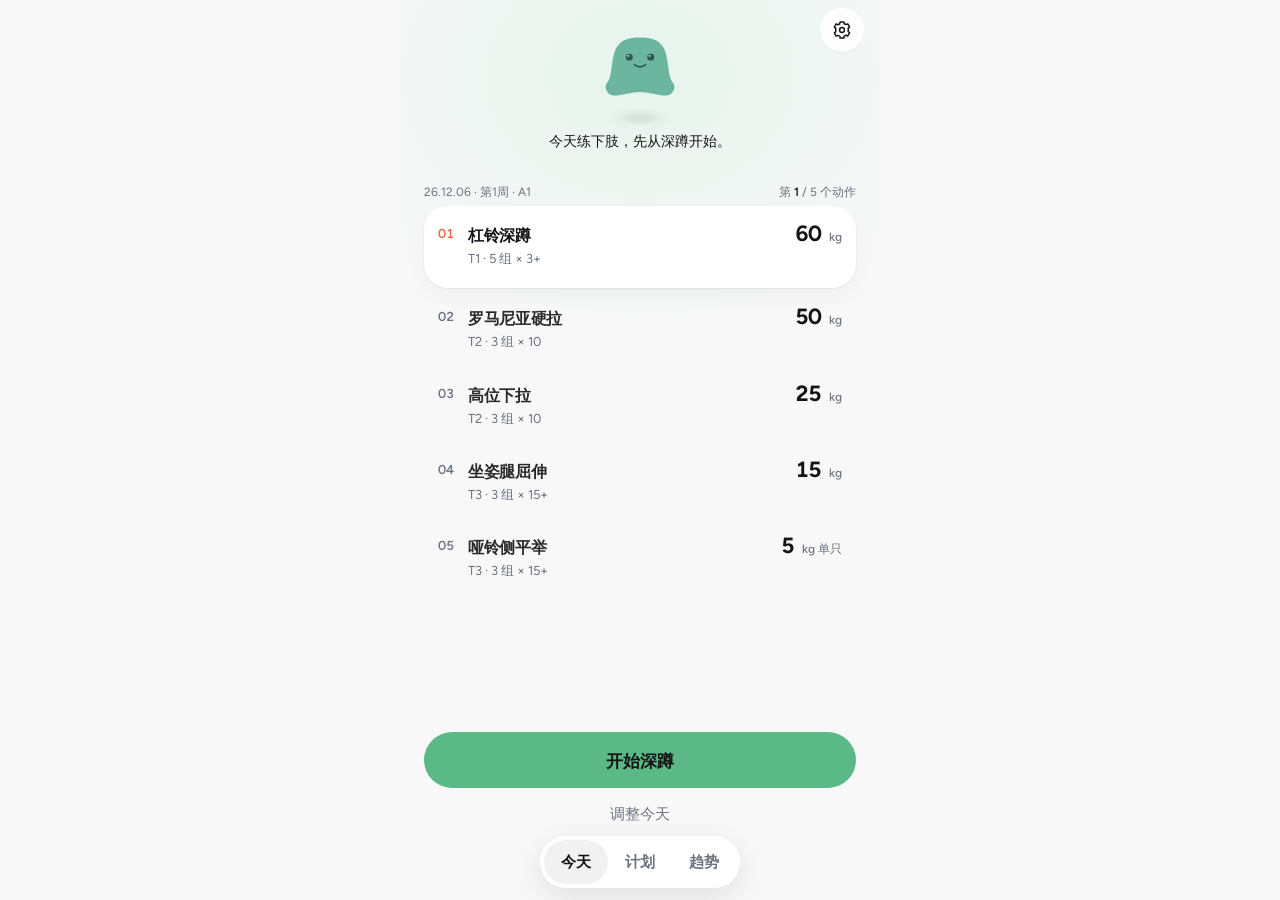
==== index.html @ 4ce6e825 "矮屏把完成按钮固定在底栏上方，滚到底时最后一项留出空隙。 按钮不再盖住列表。点最后一项、调整今天都不会记组。  Co-authored-by: seven-pro-7 <seven-pro-7@use" ====
<!DOCTYPE html>
<html lang="zh-CN"><head><meta charset="utf-8">
<meta name="viewport" content="width=device-width, initial-scale=1, viewport-fit=cover">
<meta name="theme-color" content="#F8F8F8">
<meta name="apple-mobile-web-app-capable" content="yes">
<meta name="mobile-web-app-capable" content="yes">
<meta name="apple-mobile-web-app-status-bar-style" content="default">
<meta name="apple-mobile-web-app-title" content="训练手记">
<link rel="apple-touch-icon" href="icon-180.png">
<link rel="icon" type="image/png" href="icon-180.png">
<link rel="manifest" href="manifest.webmanifest">
<title>训练手记</title>
<style>
* { box-sizing: border-box; -webkit-tap-highlight-color: transparent; }
html, body { margin: 0; height: 100%; background: #F8F8F8; font-family: "Figtree", ui-sans-serif, system-ui, -apple-system, "PingFang SC", "Helvetica Neue", sans-serif; overflow: hidden; }
body { display: block; }
.side { display: none; width: 300px; color: #6E6E73; font-size: 15px; line-height: 1.7; }
.side h1 { color: #1C1C1E; font-size: 28px; margin: 0 0 4px; letter-spacing: -0.5px; }
.side h1 span { color: #0064D4; }
.side b { color: #1C1C1E; font-weight: 600; }
.side ul { padding-left: 18px; margin: 12px 0 18px; }
.side .tag { display: inline-block; background: #fff; border-radius: 6px; padding: 1px 8px; margin: 3px 4px 3px 0; font-size: 13px; color: #3A3A3C; }
.phone { width: 100%; height: 100%; height: 100dvh; border-radius: 0; padding: 0; box-shadow: none; background: none; }
.app { position: relative; width: 100%; height: 100%; border-radius: 0; overflow: hidden; display: flex; flex-direction: column; }
.status, .capsule { display: none; }
.nav { position: relative; height: 44px; flex-shrink: 0; display: flex; align-items: center; justify-content: center; background: rgba(242,242,247,0.92); color: #1C1C1E; font-size: 17px; font-weight: 600; z-index: 5; }
.capsule { position: absolute; right: 8px; top: 7px; width: 87px; height: 31px; border-radius: 16px; border: 0.5px solid rgba(0,0,0,.12); display: flex; align-items: center; justify-content: space-around; color: #1C1C1E; font-size: 15px; background: rgba(255,255,255,.7); }
.capsule i { width: 0.5px; height: 18px; background: rgba(0,0,0,.15); }
#body { flex: 1; overflow-y: auto; overflow-x: hidden; scrollbar-width: none; -webkit-overflow-scrolling: touch; background: #F7F7F8; }
#body::-webkit-scrollbar { display: none; }
.tabbar { flex-shrink: 0; display: flex; padding: 6px 0 calc(6px + env(safe-area-inset-bottom)); background: rgba(249,249,249,0.94); border-top: 0.5px solid rgba(0,0,0,0.16); -webkit-backdrop-filter: blur(20px); backdrop-filter: blur(20px); }
.phone .tabbar { padding-bottom: 26px; }
.tb-item { flex: 1; display: flex; flex-direction: column; align-items: center; justify-content: center; font-size: 11px; font-weight: 500; color: #6C6C70; cursor: pointer; user-select: none; }
.tb-item img { width: 26px; height: 26px; margin-bottom: 1px; }
.tb-item .on-i { display: none; }
.tb-item.on { color: #0064D4; }
.tb-item.on .on-i { display: block; } .tb-item.on .off-i { display: none; }
#toast { position: absolute; left: 50%; top: 42%; transform: translate(-50%, -50%) scale(.96); background: rgba(28,28,30,.86); color: #fff; padding: 12px 20px; border-radius: 14px; font-size: 15px; opacity: 0; pointer-events: none; transition: opacity .2s ease, transform .2s ease; z-index: 300; max-width: 78%; text-align: center; -webkit-backdrop-filter: blur(10px); backdrop-filter: blur(10px); }
#toast.show { opacity: 1; transform: translate(-50%, -50%) scale(1); }
.app .mask { position: absolute; }
.app #body .mask { bottom: calc(54px + env(safe-area-inset-bottom)); }
#rest .mask { z-index: 200; bottom: 0; }
.bk-nag { display: flex; align-items: center; gap: 10px; margin: 0 0 12px; padding: 12px 12px 12px 14px; border-radius: 14px; background: rgba(255,159,10,0.10); }
.bk-t { font-size: 15px; font-weight: 600; color: #C77700; }
.bk-s { font-size: 13px; color: var(--label2); margin-top: 2px; line-height: 1.45; }
.bk-go { flex-shrink: 0; font-size: 13px; font-weight: 600; color: #fff; background: #FF9F0A; border-radius: 999px; padding: 6px 14px; }
.bk-x { flex-shrink: 0; font-size: 17px; color: var(--label3, #AEAEB2); padding: 0 4px; line-height: 1; }
.sync-in { text-align: right; min-width: 0; flex: 1; font-size: 15px; }
.sync-l { white-space: nowrap; flex-shrink: 0; margin-right: 12px; }
.sync-err { font-size: 13px; color: var(--red); line-height: 1.45; }
.app .pg-train .ex-act { color: var(--label2); font-weight: 400; }
.app .pg-train .w-edit { color: var(--label2); background: var(--fill); font-weight: 500; }
.app .pg-train .st-btn { color: var(--label); }
.app .pg-train .dot.amrap { box-shadow: inset 0 0 0 1.5px var(--label3); color: var(--label2); background: transparent; width: auto; min-width: 30px; padding: 0 9px; border-radius: 15px; }
.app .pg-train .dot.amrap.on { background: var(--accent); color: #fff; box-shadow: none; }
.app .pg-train .st-val::placeholder { color: var(--label3); }
.app .pg-train .ex-row { display: flex; align-items: center; gap: 10px; padding: 14px 16px; margin-bottom: 8px; min-height: 52px; }
.app .pg-train .ex-row.is-fin .exr-n { color: var(--label2); }
.app .pg-train .ex-row.skipped { opacity: 0.55; }
.app .pg-train .exr-n { font-size: 15px; font-weight: 500; color: var(--label); flex: 1; min-width: 0; white-space: nowrap; overflow: hidden; text-overflow: ellipsis; }
.app .pg-train .exr-right { display: flex; align-items: baseline; gap: 8px; flex-shrink: 0; }
.app .pg-train .exr-w { font-size: 15px; font-weight: 600; color: var(--label); }
.app .pg-train .exr-u { font-size: 13px; font-weight: 400; color: var(--label2); }
.app .pg-train .exr-r { font-size: 13px; color: var(--label2); }
.app .pg-train .exr-st { font-size: 13px; font-weight: 600; }
.app .pg-train .exr-nx { font-size: 13px; color: var(--label2); }
.app .pg-train .exr-chev { color: var(--label3); font-size: 17px; margin-left: 2px; }
.app .pg-train .ex.is-focus { margin-bottom: 8px; }
.app .pg-train .ex-next { display: flex; align-items: center; justify-content: center; gap: 4px; margin-top: 14px; padding: 12px 0 2px; border-top: 0.5px solid var(--sep); font-size: 15px; font-weight: 500; color: var(--label); }
.app .pg-train .submit-bar { position: relative; bottom: auto; z-index: 4; display: flex; align-items: center; gap: 10px; margin: 24px 0 0; padding: 0; }
.app .pg-train .sb-count { height: 52px; padding: 0 16px; min-width: 74px; justify-content: center; display: flex; align-items: center; border-radius: 999px; background: rgba(255,255,255,0.92);
  box-shadow: 0 2px 8px rgba(0,0,0,0.06), 0 0 0 0.5px rgba(0,0,0,0.06); }
.app .pg-train button.sb-btn { flex: 1; margin: 0; height: 52px; }
.app .pg-train .t3-group { padding: 4px 0; margin-bottom: 8px; }
.app .pg-train .rest-group { padding: 6px 0 4px; margin-bottom: 12px; }
.app .pg-train .rg-head { font-size: 13px; font-weight: 600; color: var(--label2); padding: 8px 16px 6px; letter-spacing: -0.2px; }
.app .pg-train .ex-row.g { margin: 0; border-radius: 0; background: transparent; padding: 12px 16px; min-height: 48px; }
.app .pg-train .ex-row.g + .ex-row.g { border-top: 0.5px solid var(--sep); }
.app .pg-train .ex-row.g .exr-n { font-size: 15px; font-weight: 400; }
.app .empty-chart { margin: 12px 0 4px; padding: 22px 16px; border-radius: 14px; background: var(--fill2); text-align: center; }
.app .ec-dots { display: flex; justify-content: center; gap: 6px; margin-bottom: 10px; }
.app .ec-dots i { width: 8px; height: 8px; border-radius: 50%; background: var(--label3); }
.app .ec-dots i.on { background: var(--accent); }
.app .ec-t { font-size: 15px; font-weight: 600; color: var(--label); }
.app .ec-s { font-size: 13px; color: var(--label2); margin-top: 4px; line-height: 1.5; }
.app .pg-stats .kv-na { display: block; font-size: 22px; font-weight: 600; color: var(--label3); line-height: 1.3; }
.app .pg-review .lt-head, .app .pg-review .lt-row { display: flex; align-items: center; gap: 12px; }
.app .pg-review .lt-head { font-size: 13px; color: var(--label2); padding: 2px 0 8px; border-bottom: 0.5px solid var(--sep); }
.app .pg-review .lt-row { padding: 12px 0; }
.app .pg-review .lt-row + .lt-row { border-top: 0.5px solid var(--sep); }
.app .pg-review .lt-c1 { flex: 1.25; min-width: 0; display: flex; flex-direction: column; }
.app .pg-review .lt-c2, .app .pg-review .lt-c3, .app .pg-review .lt-c4 { flex: 1; display: flex; flex-direction: column; align-items: flex-end; text-align: right; }
.app .pg-review .lt-n { font-size: 15px; font-weight: 600; color: var(--label); white-space: nowrap; overflow: hidden; text-overflow: ellipsis; }
.app .pg-review .lt-s { font-size: 13px; color: var(--label2); margin-top: 2px; white-space: nowrap; }
.app .pg-review .lt-v { font-size: 17px; font-weight: 600; color: var(--label); }
.app .pg-review .lt-j { font-size: 13px; font-weight: 600; margin-top: 2px; }
.app .pg-review .lt-g { font-size: 17px; font-weight: 600; color: var(--label2); }
.app .pg-review .lt-g.up { color: var(--accent); }
.app .pg-settings .adv-head { margin-top: 20px; }
.app .pg-settings .slot-rec { color: var(--label2); }
.app .pg-settings .adv-head .val { font-size: 13px; color: var(--label2); margin-right: 6px; }
/* 计划页动作面板 */
.app .pg-plan .rot-row.tap { cursor: pointer; }
.app .pg-plan .rot-row.tap:active { background: var(--fill); }
.app .pg-plan .rot-cw { display: inline-block; margin-right: 8px; font-weight: 600; color: var(--label); font-size: 13px; }
.app .pg-plan .rot-chev { color: var(--label3); font-size: 17px; margin-left: 6px; align-self: center; }
.app .slot-sheet .slot-head { display: flex; align-items: center; gap: 8px; padding: 4px 0 14px; }
.app .slot-sheet .slot-name { font-size: 22px; font-weight: 700; letter-spacing: -0.4px; color: var(--label); }
.app .slot-sheet .slot-now { display: flex; align-items: flex-end; gap: 14px; padding: 4px 2px 16px; }
.app .slot-sheet .slot-wv { font-size: 34px; font-weight: 700; letter-spacing: -1px; line-height: 1; }
.app .slot-sheet .slot-wu { font-size: 13px; color: var(--label2); margin-left: 4px; }
.app .slot-sheet .slot-meta { display: flex; flex-direction: column; gap: 2px; padding-bottom: 3px; }
.app .slot-sheet .slot-reps { font-size: 15px; font-weight: 600; color: var(--label); }
.app .slot-sheet .slot-when { font-size: 13px; color: var(--label2); }
.app .slot-sheet .slot-adj { display: flex; align-items: center; gap: 12px; }
.app .slot-sheet .slot-adj .stepper { display: flex; flex-direction: row; align-items: center; background: var(--fill); border-radius: 999px; overflow: hidden; }
.app .slot-sheet .slot-adj .stepper .st-btn { display: flex; align-items: center; justify-content: center; width: 44px; height: 40px; flex-shrink: 0; font-size: 22px; font-weight: 500; color: var(--label); cursor: pointer; user-select: none; }
.app .slot-sheet .slot-adj .stepper .st-btn:active { background: rgba(0,0,0,0.06); }
.app .slot-sheet .slot-adj .stepper .st-val { width: 72px; height: 40px; text-align: center; font-size: 22px; font-weight: 600; background: transparent; border: 0; outline: 0; color: var(--label); padding: 0; }
.app .slot-sheet .slot-ok { margin-top: 16px; }
.app .slot-sheet .lib-row .lib-s { font-size: 13px; color: var(--label2); font-weight: 400; }
.app .slot-sheet .lib-row .lib-n { font-size: 17px; font-weight: 600; }
.app .slot-sheet .lib-row .lib-rec { font-size: 11px; }
.rest-float { position: absolute; right: 14px; z-index: 210; display: flex; flex-direction: column; align-items: flex-end; gap: 8px; }
.rest-cap { display: flex; align-items: center; gap: 8px; padding: 8px 14px 8px 8px; border-radius: 999px; background: #1C1C1E; color: #fff; box-shadow: 0 6px 20px rgba(0,0,0,0.18); cursor: pointer; user-select: none; }
.rc-ring { width: 26px; height: 26px; border-radius: 50%; display: flex; align-items: center; justify-content: center; }
.rc-ring i { width: 20px; height: 20px; border-radius: 50%; background: #1C1C1E; }
.rc-t { font-size: 17px; font-weight: 600; letter-spacing: -0.3px; }
.rc-l { font-size: 13px; color: rgba(255,255,255,0.6); }
.rest-pop { background: #fff; border-radius: 16px; padding: 12px; box-shadow: 0 10px 30px rgba(0,0,0,0.16); width: 248px; }
.rp-n { font-size: 13px; color: #8E8E93; margin-bottom: 10px; }
.rp-btns { display: flex; gap: 8px; }
.rp-b { flex: 1; text-align: center; font-size: 13px; font-weight: 500; padding: 9px 0; border-radius: 10px; background: rgba(118,118,128,0.12); color: #1C1C1E; cursor: pointer; }
.rp-b.main { background: #0064D4; color: #fff; }


input, textarea, select, button { font: inherit; color: inherit; outline: none; }
input, textarea { border: none; background: transparent; -webkit-appearance: none; appearance: none; }
.app input::placeholder, .app textarea::placeholder { color: #C7C7CC; }
.app input { caret-color: #0064D4; }
.app button.btn-primary { width: 100%; cursor: pointer; }
.app button.btn-primary:disabled { opacity: 0.4; pointer-events: none; }
.app .list .cell.col { flex-direction: column; align-items: stretch; }
.app .pg-onboard { padding-bottom: 24px; }
.app .pg-onboard .ob-step { font-size: 13px; font-weight: 600; color: var(--label2); margin: 8px 4px 6px; }
.app .pg-onboard .large-title { margin: 0 4px 8px; font-size: 28px; font-weight: 700; letter-spacing: -0.5px; }
.app .pg-onboard .ob-lead { margin: 0 4px 18px; font-size: 15px; line-height: 1.5; color: var(--label2); }
.app .pg-onboard .ob-lab { margin: 18px 4px 8px; font-size: 13px; font-weight: 600; color: var(--label2); }
.app .pg-onboard .ob-ava-wrap { display: flex; flex-direction: column; align-items: center; margin: 8px 0 18px; }
.app .pg-onboard .ob-ava { width: 88px; height: 88px; border-radius: 50%; background: #E6EDDF; color: #354531; display: flex; align-items: center; justify-content: center; overflow: hidden; font-size: 28px; font-weight: 600; }
.app .pg-onboard .ob-ava img { width: 100%; height: 100%; object-fit: cover; }
.app .pg-onboard .ob-ava input { display: none; }
.app .pg-onboard .ob-ava-tip { margin-top: 8px; font-size: 13px; color: var(--label2); }
.app .pg-onboard .ob-opt { font-size: 13px; font-weight: 500; color: var(--label3, #AEAEB2); }
.app .pg-onboard .ob-picks { display: flex; flex-direction: column; gap: 8px; }
.app .pg-onboard .ob-pick { display: block; width: 100%; text-align: left; padding: 14px 16px; border-radius: 14px; background: var(--card, #fff); border: 2px solid transparent; cursor: pointer; }
.app .pg-onboard .ob-pick.on { border-color: var(--accent, #E65A00); }
.app .pg-onboard .ob-pick b { display: block; font-size: 17px; font-weight: 600; color: var(--label); }
.app .pg-onboard .ob-pick i { display: block; font-size: 13px; font-style: normal; color: var(--label2); margin-top: 4px; line-height: 1.4; }
.app .pg-onboard .ob-foot { margin: 28px 0 40px; }
.app .tpl-tags { display: flex; gap: 6px; margin-top: 8px; }
.app .tpl-tag { font-size: 13px; font-weight: 600; color: var(--label2); background: var(--fill); border-radius: 999px; padding: 2px 8px; }
.app [data-act], .app .tb-item, .app label { cursor: pointer; }
.app .cv, .app .cv-sq { display: block; }
.app textarea.note { resize: none; display: block; font-family: inherit; }
.app textarea.imp { resize: vertical; display: block; }
.date-pick, .ex-pick, .base-pick, .pick-cell { position: relative; }
.date-pick input, .ex-pick select, .base-pick select, .pick-cell select { position: absolute; inset: 0; width: 100%; height: 100%; opacity: 0; cursor: pointer; }
.lib-back { color: #0064D4; font-size: 17px; padding: 2px 0 12px; display: inline-block; }
.app #body > div { background: #F7F7F8; min-height: 100%; }
.app .lib-list { overflow-y: auto; -webkit-overflow-scrolling: touch; }
.cyc-nav { display: flex; align-items: center; gap: 4px; }
.cyc-btn { width: 24px; height: 24px; border-radius: 50%; background: #EFEFF4; color: #0064D4; font-size: 17px; font-weight: 700; display: flex; align-items: center; justify-content: center; cursor: pointer; user-select: none; }
.cyc-btn.off { color: #C7C7CC; opacity: .5; cursor: default; }
.cyc-label { font-size: 15px; }
.total-cap { display: block; margin-top: 7px; }
.ios-sw { position: relative; display: inline-block; width: 51px; height: 31px; flex-shrink: 0; }
.ios-sw input { display: none; }
.ios-sw i { position: absolute; inset: 0; background: #E9E9EA; border-radius: 16px; transition: background .2s; }
.ios-sw i::after { content: ''; position: absolute; left: 2px; top: 2px; width: 27px; height: 27px; border-radius: 50%; background: #fff; box-shadow: 0 3px 8px rgba(0,0,0,.15), 0 1px 1px rgba(0,0,0,.16); transition: left .2s; }
.ios-sw input:checked + i { background: #0064D4; }
.ios-sw.green input:checked + i { background: #34C759; }
.ios-sw input:checked + i::after { left: 22px; }
.nav { padding-top: env(safe-area-inset-top); height: calc(44px + env(safe-area-inset-top)); }
.phone .tabbar { padding-bottom: 0; }
.app .f-in.sm, .app .note, .app .imp { font-size: 17px; }


.app {
  --bg: #F7F7F8; --card: #FFFFFF; --fill: rgba(118,118,128,0.12); --fill2: rgba(118,118,128,0.08);
  --sep: rgba(60,60,67,0.12); --label: #121112; --label2: #6B6B71; --label3: #8A8A90;
  --accent: #0064D4; --accent-soft: #D8E9FF; --warm: #E65A00;
  --blue: #0A84FF; --green: #34C759; --amber: #FF9F0A; --red: #FF3B30; --purple: #AF52DE; --teal: #5AC8FA;
  background: var(--bg);
  color: var(--label);
  font-family: -apple-system, "SF Pro Text", "PingFang SC", "Helvetica Neue", sans-serif;
  font-size: 15px;
  line-height: 1.4;
  -webkit-font-smoothing: antialiased;
}
.page { padding: 8px 16px 32px; box-sizing: border-box; }
.num { font-family: -apple-system, "SF Pro Display", "Helvetica Neue", sans-serif; font-variant-numeric: tabular-nums; letter-spacing: -0.25px; }
.flex1 { flex: 1; min-width: 0; }
.row { display: flex; align-items: center; }
.between { justify-content: space-between; }
.wrap { flex-wrap: wrap; }
.gap { gap: 8px; }
.muted, .dim, .cap { color: var(--label2); }
.cap { font-size: 13px; }
.accent, .rust { color: var(--accent); }
.amber { color: var(--amber); }
.green { color: var(--green); }
.red { color: var(--red); }
.strong { color: var(--label); font-weight: 600; }


.large-title { font-size: 34px; font-weight: 700; letter-spacing: -0.5px; line-height: 1.15; }


.card { background: var(--card); border-radius: 16px; padding: 16px; margin-bottom: 12px; }
.card-title { display: flex; align-items: baseline; justify-content: space-between; margin-bottom: 12px; }
.card-title .t { font-size: 17px; font-weight: 600; }
.card-title .s { font-size: 13px; color: var(--label2); }
.link { font-size: 15px; color: var(--accent); }


.sec-h { font-size: 13px; color: var(--label2); padding: 16px 16px 7px; }
.sec-f { font-size: 13px; color: var(--label2); padding: 7px 16px 4px; line-height: 1.5; }
.list { background: var(--card); border-radius: 16px; overflow: hidden; margin-bottom: 4px; }
.cell { position: relative; display: flex; align-items: center; min-height: 46px; padding: 9px 16px; box-sizing: border-box; font-size: 17px; }
.cell + .cell::before { content: ''; position: absolute; top: 0; left: 16px; right: 0; height: 0.5px; background: var(--sep); }
.cell.tap:active { background: var(--fill2); }
.cell .val { color: var(--label2); }
.f-in { width: 70px; height: 28px; text-align: right; font-size: 17px; color: var(--label); background: transparent; }
.f-u { color: var(--label2); margin-left: 4px; font-size: 15px; }
.chev { color: var(--label3); font-size: 15px; margin-left: 6px; }


.seg, .tabs { display: flex; background: var(--fill); border-radius: 9px; padding: 2px; margin-bottom: 12px; }
.seg-i, .tabs .tab { position: relative; flex: 1; text-align: center; padding: 6px 0; font-size: 13px; font-weight: 500; color: var(--label); border-radius: 7px; white-space: nowrap; }
.seg-i.on, .tabs .tab.on { background: var(--card); font-weight: 600; box-shadow: 0 3px 8px rgba(0,0,0,0.10), 0 1px 1px rgba(0,0,0,0.04); }


.tier { display: inline-flex; align-items: center; justify-content: center; height: 19px; padding: 0 6px; border-radius: 5px; font-size: 11px; font-weight: 700; flex-shrink: 0; box-sizing: border-box; }
.t-T1 { color: #0064D4; background: #D8E9FF; }
.t-T2, .t-T3, .t-C { color: #6B6B71; background: #F2F2F4; }

.equip-tag { display: inline-flex; align-items: center; height: 17px; padding: 0 5px; border-radius: 4.5px; font-size: 11px; font-weight: 600; line-height: 17px; flex-shrink: 0; }
.eq-杠铃 { color: #5856D6; background: rgba(88,86,214,0.11); }
.eq-哑铃 { color: #007AFF; background: rgba(0,122,255,0.10); }
.eq-自重 { color: #248A3D; background: rgba(52,199,89,0.12); }
.eq-负重 { color: #C93400; background: rgba(255,107,26,0.12); }
.eq-器械 { color: #636366; background: rgba(142,142,147,0.14); }
.eq-有氧 { color: #007AFF; background: rgba(0,122,255,0.10); }
.lib-rec { font-size: 11px; color: var(--accent); margin-top: 2.5px; line-height: 1.4; }
.jtag { font-size: 13px; font-weight: 600; }


.sess-list { display: flex; flex-direction: column; }
.sess-row { display: flex; align-items: flex-start; gap: 8px; padding: 9px 0; }
.sess-row + .sess-row { border-top: 0.5px solid var(--sep); }
.sess-main { flex: 1; min-width: 0; display: flex; flex-direction: column; gap: 2px; }
.sess-name { font-size: 15px; font-weight: 600; line-height: 1.35; }
.sess-sub { font-size: 13px; color: var(--label2); line-height: 1.45; }
.sess-ctx { font-size: 11px; color: var(--accent); line-height: 1.4; }
.sess-right { display: flex; flex-direction: column; align-items: flex-end; gap: 2px; flex-shrink: 0; max-width: 42%; }
.sess-next { font-size: 11px; color: var(--label2); text-align: right; line-height: 1.35; }


.btn-primary { display: flex; align-items: center; justify-content: center; background: var(--accent); color: #fff; border-radius: 14px;
  font-size: 17px; font-weight: 600; height: 52px; line-height: 52px; border: none; padding: 0; }
.btn-primary::after { border: none; }
.btn-primary:active { opacity: 0.85; }
.btn-ghost { display: flex; align-items: center; justify-content: center; height: 48px; border-radius: 14px; background: var(--fill); color: var(--accent); font-size: 17px; font-weight: 600; }
.btn-ghost.solid { background: var(--accent); color: #fff; }
.btn-small { display: inline-flex; align-items: center; font-size: 13px; font-weight: 500; padding: 6px 13px; border-radius: 499.5px; background: var(--fill); color: var(--label); }
.btn-small.rust { color: var(--accent); }
.btn-small.danger { color: var(--red); }


.mask { position: fixed; top: 0; left: 0; right: 0; bottom: 0; background: rgba(0,0,0,0.32); z-index: 100; display: flex; align-items: flex-end; }
.mask.center { align-items: center; justify-content: center; }
.sheet { width: 100%; max-height: 86vh; overflow-y: auto; overscroll-behavior: contain; background: var(--bg); border-radius: 20px 20px 0 0; padding: 8px 16px calc(28px + env(safe-area-inset-bottom)); box-sizing: border-box; }
.sheet .sheet-btns { position: sticky; bottom: 0; z-index: 2; padding: 10px 0 calc(12px + env(safe-area-inset-bottom)); background: var(--bg); }
.sheet-btns.stack { flex-direction: column; align-items: stretch; }
.sheet-btns.stack .row { width: 100%; }
.sheet-btns.stack .btn-primary { width: 100%; margin-top: 0; }
.sheet .swap-ok { position: sticky; bottom: calc(-20px - env(safe-area-inset-bottom)); z-index: 2; margin-bottom: 0; box-shadow: 0 -6px 0 var(--bg), 0 6px 0 var(--bg); }
.grabber { width: 36px; height: 5px; border-radius: 5px; background: var(--label3); margin: 0 auto 12px; }
.sheet-cap { font-size: 13px; color: var(--label2); }
.sheet-title { font-size: 22px; font-weight: 700; margin: 2px 0 12px; letter-spacing: -0.25px; }
.sheet-btns { display: flex; gap: 10px; margin-top: 16px; }
.sheet-btns .btn-ghost { flex: 1; }

.empty-tip { text-align: center; color: var(--label2); padding: 32px 0; font-size: 15px; }
.legend { display: flex; flex-wrap: wrap; gap: 4px 14px; margin-top: 10px; }
.legend .lg { display: flex; align-items: center; font-size: 13px; color: var(--label2); }
.legend .sw { width: 8px; height: 8px; border-radius: 50%; margin-right: 5px; }
.legend .sw.dash { height: 0; width: 13px; border-radius: 0; border-top: 1.5px dashed; }
.ph { color: var(--label3); }


.cv { width: 100%; height: 200px; }
.cv.short { height: 130px; }
.cv-sq { width: 130px; height: 130px; flex-shrink: 0; }
.mini { display: flex; margin-top: 12px; padding-top: 12px; border-top: 0.5px solid var(--sep); }
.mi { flex: 1; display: flex; flex-direction: column; }
.mi + .mi { padding-left: 12px; border-left: 0.5px solid var(--sep); }
.mi-v { font-size: 22px; font-weight: 700; }
.mi-l { font-size: 11px; color: var(--label2); }


.bento { display: grid; grid-template-columns: 1fr 1fr; gap: 8px; margin: 2px 0 12px; }
.bento-week { grid-column: 1 / -1; }
.bento-card { display: flex; flex-direction: column; align-items: flex-start; text-align: left; width: 100%; min-height: 84px; margin: 0; padding: 14px; border: 0.5px solid rgba(30,50,35,0.08); border-radius: 14px; background: #fff; color: var(--label); box-shadow: 0 5px 14px rgba(20,40,24,0.06); box-sizing: border-box; }
.bento-card:active { transform: scale(0.985); }
.bento-quiet { box-shadow: none; background: rgba(255,255,255,0.72); }
.bento-k { display: flex; align-items: center; gap: 5px; font-size: 13px; font-weight: 600; color: #3E5344; }
.bento-dot { width: 7px; height: 7px; border-radius: 50%; background: #E65A00; display: inline-block; }
.bento-dot.sage { background: #2E6B45; }
.bento-dot.amber { background: #C45C28; }
.bento-hero { margin-top: 6px; font-size: 34px; font-weight: 700; letter-spacing: -0.5px; line-height: 1.05; font-variant-numeric: tabular-nums; }
.bento-hero.sm { font-size: 22px; }
.bento-unit { font-size: 15px; font-weight: 600; color: #3E5344; }
.bento-sub, .bento-empty { margin-top: 4px; font-size: 13px; line-height: 1.45; color: #3E5344; }
.bento-row { display: flex; align-items: center; gap: 6px; margin-top: 8px; flex-wrap: wrap; }
.bento-vol { font-size: 17px; font-weight: 700; }
.bento-chip { display: inline-flex; align-items: center; min-height: 20px; padding: 0 8px; border-radius: 499.5px; background: #E3EFE4; color: #1E5A34; font-size: 11px; font-weight: 600; }
.bento-chip.down { background: #F3E6DC; color: #8A5A32; }
.bento-em { display: flex; gap: 4px; margin-top: 6px; font-size: 17px; line-height: 1; }
.wk-top { display: flex; align-items: flex-start; justify-content: space-between; gap: 8px; }
.wk-share { flex: 0 0 auto; min-height: 28px; padding: 0 10px; border: 0; border-radius: 499.5px; background: #E3EFE4; color: #1E5A34; font-size: 13px; font-weight: 600; }
.lk-share, .share-result { width: 100%; margin-top: 12px; }
.share-sheet { display: flex; flex-direction: column; max-height: 78vh; overflow: hidden; padding: 0; }
.ss-body { flex: 1 1 auto; height: 50vh; max-height: 50vh; min-height: 0; padding: 4px 14px 8px; box-sizing: border-box; }
.share-art-wrap { margin-top: 4px; }
.share-head { flex: 0 0 auto; padding: 6px 14px 4px; }
.share-toolbar { display: flex; align-items: center; justify-content: space-between; gap: 6px; }
.share-title-row { display: flex; align-items: center; gap: 6px; min-width: 0; }
.share-title-row .sheet-title { margin: 0; font-size: 22px; }
.share-tools { display: flex; align-items: center; gap: 4px; flex: 0 0 auto; }
.share-profile { min-height: 32px; padding: 0 4px; border: 0; background: transparent; color: #3E5344; font-size: 15px; font-weight: 600; }
.share-close { width: 44px; height: 44px; border: 0; border-radius: 50%; background: rgba(118,118,128,0.12); color: var(--label); font-size: 22px; line-height: 44px; text-align: center; }
.share-period { position: relative; display: inline-flex; align-items: center; min-height: 26px; padding: 0 9px; border-radius: 499.5px; background: rgba(118,118,128,0.12); color: var(--label); font-size: 13px; font-weight: 600; white-space: nowrap; }
.share-period select { position: absolute; inset: 0; width: 100%; height: 100%; opacity: 0; }
.share-art { border-radius: 14px; overflow: hidden; background: #EEF2EE; min-height: 120px; display: flex; align-items: center; justify-content: center; box-shadow: 0 8px 20px rgba(20,40,24,0.08); }
.share-art img { display: block; width: 100%; height: auto; }
.share-pills { display: flex; flex-wrap: wrap; gap: 6px; margin: 10px 0 4px; }
.share-pill, .share-pill-group button { min-height: 32px; padding: 0 11px; border: 0; border-radius: 499.5px; background: rgba(118,118,128,0.12); color: var(--label); font-size: 13px; font-weight: 600; }
.share-pill-group { display: flex; gap: 4px; }
.share-pill.on, .share-pill-group button.on, .share-switch:has(input:checked) { background: #E3EFE4; color: #1E5A34; }
.share-pill.ghost { background: transparent; color: #3E5344; padding-left: 4px; }
.share-switch { position: relative; display: inline-flex; align-items: center; }
.share-switch input { position: absolute; opacity: 0; width: 1px; height: 1px; }
.share-foot { flex: 0 0 auto; padding: 8px 14px calc(10px + env(safe-area-inset-bottom)); }
.share-actions { display: flex; gap: 6px; }
.share-actions button { flex: 1; min-height: 44px; border: 0; border-radius: 499.5px; background: rgba(118,118,128,0.12); color: var(--label); font-size: 15px; font-weight: 600; }
.share-actions button.main { background: var(--accent); color: #fff; }
.share-actions button:disabled { opacity: 0.45; }
.share-profile-tip { display: block; width: 100%; text-align: left; margin: 0 0 8px; padding: 8px 10px; border: 0; border-radius: 10px; background: #F4E0D0; color: #6A5344; font-size: 13px; line-height: 1.45; }
.tip { font-size: 13px; color: var(--label2); margin-top: 10px; padding: 8px 10px; background: var(--fill2); border-radius: 8px; }

.pg-train .head { padding: 4px 0 12px; }
.pg-train .head-sub { font-size: 13px; color: var(--label2); font-weight: 500; }
.pg-train .large-title .num { color: var(--accent); }
.pg-train .day-seg { margin-bottom: 8px; }
.pg-train .day-seg .seg-i { display: flex; align-items: center; justify-content: center; }
.pg-train .day-seg .seg-i.is-done { color: var(--label2); }
.pg-train .day-seg .seg-i.is-done.on { color: var(--label); }
.pg-train .ds-ck { color: var(--green); font-size: 11px; font-weight: 800; margin-right: 3px; }
.pg-train .wk-prog { display: flex; align-items: center; gap: 8px; margin: 0 2px 12px; }
.pg-train .wk-bar { width: 60px; height: 4px; border-radius: 4px; background: var(--fill); overflow: hidden; flex-shrink: 0; }
.pg-train .wk-in { height: 100%; background: var(--green); border-radius: 4px; }
.pg-train .wk-t { font-size: 13px; color: var(--label2); }
.pg-train .locked { padding: 16px; }
.pg-train .lk-head { display: flex; align-items: center; gap: 10px; margin-bottom: 8px; }
.pg-train .lk-ic { width: 32px; height: 32px; border-radius: 50%; background: var(--green); color: #fff; font-size: 17px; font-weight: 800; display: flex; align-items: center; justify-content: center; }
.pg-train .lk-t { font-size: 17px; font-weight: 700; }
.pg-train .lk-s { font-size: 13px; color: var(--label2); }
.pg-train .lk-row { position: relative; display: flex; align-items: center; padding: 10px 0; }
.pg-train .lk-row + .lk-row::before { content: ''; position: absolute; top: 0; left: 35px; right: 0; height: 0.5px; background: var(--sep); }
.pg-train .lk-n { flex: 1; margin-left: 8px; font-size: 15px; }
.pg-train .lk-w { font-size: 15px; color: var(--label2); margin-right: 10px; }
.pg-train .lk-j { width: 52px; text-align: right; }
.pg-train .lk-tip { margin-top: 8px; padding: 9px 11px; border-radius: 8px; background: var(--fill2); font-size: 13px; color: var(--label2); }
.pg-train .wk-done { margin: -6px 0 12px; padding: 10px 12px; border-radius: 10px; background: rgba(52,199,89,0.12); color: #248A3D; font-size: 15px; font-weight: 600; }
.pg-train .wk-left { margin: -6px 0 12px; font-size: 15px; color: var(--label2); }
.pg-train .rec-dot { position: absolute; top: 5px; right: 9px; width: 5px; height: 5px; border-radius: 50%; background: var(--accent); }
.pg-train .deload { display: flex; align-items: center; gap: 10px; padding: 12px 14px; }
.pg-train .dl-ic { width: 28px; height: 28px; border-radius: 8px; background: var(--teal); color: #fff; display: flex; align-items: center; justify-content: center; font-size: 15px; font-weight: 700; }
.pg-train .dl-t { font-size: 15px; font-weight: 600; }
.pg-train .dl-s { font-size: 13px; color: var(--label2); }
.pg-train .ex { padding: 14px 16px 16px; }
.pg-train .ex.skipped { opacity: 0.45; }
.pg-train .ex-head { display: flex; align-items: center; }
.pg-train .ex-title { flex: 1; min-width: 0; margin-left: 7px; display: flex; align-items: center; flex-wrap: wrap; gap: 2px 6px; }
.pg-train .ex-name { font-size: 17px; font-weight: 600; }
.pg-train .ex-tag { font-size: 11px; font-weight: 600; padding: 1px 6px; border-radius: 4px; }
.pg-train .ex-tag.sub { color: #5856D6; background: rgba(88,86,214,0.12); }
.pg-train .ex-tag.new { color: var(--green); background: rgba(52,199,89,0.12); }
.pg-train .ex-tag.rot { color: #0A84FF; background: rgba(10,132,255,0.10); }
.pg-train .ex-act { font-size: 13px; color: var(--accent); font-weight: 500; padding: 4px 0 4px 12px; }
.pg-train .swap-sheet { max-height: 90vh; display: flex; flex-direction: column; }
.pg-train .search { display: flex; align-items: center; background: var(--fill); border-radius: 10px; padding: 0 10px; height: 36px; margin-bottom: 10px; }
.pg-train .search-ic { color: var(--label2); font-size: 17px; margin-right: 5px; }
.pg-train .search-in { flex: 1; font-size: 15px; color: var(--label); }
.pg-train .seg-n { font-size: 11px; color: var(--label2); margin-left: 3px; font-weight: 500; }
.pg-train .lib-list { max-height: 46vh; }
.pg-train .lib-row { min-height: 52px; }
.pg-train .lib-row.sel { background: var(--accent-soft); }
.pg-train .lib-n { font-size: 15px; font-weight: 500; display: flex; align-items: center; gap: 5px; }
.pg-train .lib-t { height: 15px; font-size: 11px; padding: 0 4px; }
.pg-train .lib-c { font-size: 11px; color: var(--blue); }
.pg-train .lib-s { font-size: 13px; color: var(--label2); margin-top: 1px; }
.pg-train .lib-cur { font-size: 13px; color: var(--label2); margin-left: 6px; }
.pg-train .lib-ck { font-size: 17px; color: var(--accent); font-weight: 700; margin-left: 8px; }
.pg-train .swap-scope { margin: 10px 0 6px; }
.pg-train .swap-ok { margin-top: 10px; flex-shrink: 0; }
.pg-train .swap-rec { display: flex; align-items: flex-start; gap: 7px; padding: 9px 11px; margin: 6px 0; border-radius: 10px; background: var(--accent-soft); }
.pg-train .swap-rec-v { font-size: 13px; font-weight: 600; color: var(--accent); }
.pg-train .swap-rec-n { font-size: 11px; color: var(--label2); margin-top: 1px; }
.pg-train .ex-skip { font-size: 13px; color: var(--label2); padding: 4px 0 4px 12px; }
.pg-train .ex-main { display: flex; align-items: baseline; justify-content: space-between; margin-top: 6px; }
.pg-train .wbox { display: flex; align-items: baseline; border-radius: 8px; margin-left: -4px; padding: 0 4px; }
.pg-train .wbox:active { background: var(--fill2); }
.pg-train .w-num.manual { color: var(--accent); }
.pg-train .w-edit { font-size: 13px; font-weight: 600; color: var(--accent); margin-left: 8px; padding: 2px 7px; border-radius: 499.5px; background: var(--accent-soft); align-self: center; }
.pg-train .wedit { display: flex; align-items: center; gap: 10px; margin-top: 10px; padding: 10px 10px; background: var(--fill2); border-radius: 10px; }
.pg-train .st-val.wide { width: 70px; }
.pg-train .we-step { font-size: 13px; color: var(--label2); }
.pg-train .we-reset { margin-left: auto; font-size: 13px; font-weight: 600; }
.pg-train .w-num { font-size: 52px; font-weight: 700; line-height: 1.05; letter-spacing: -1.5px; }
.pg-train .w-num.bw-text { font-size: 34px; letter-spacing: -0.5px; color: #248A3D; }
.pg-train .wbox.bw-only { padding: 1px 5px; background: rgba(52,199,89,0.08); }
.pg-train .w-unit { font-size: 15px; font-weight: 600; color: var(--label2); margin-left: 4px; white-space: nowrap; }
.pg-train .reps { font-size: 22px; font-weight: 600; color: var(--label2); }
.pg-train .ex-sub { font-size: 13px; color: var(--label2); margin-top: 1px; }
.pg-train .dots { display: flex; flex-wrap: wrap; gap: 7px; margin-top: 14px; align-items: center; }
.pg-train .dot { width: 30px; height: 30px; border-radius: 50%; background: var(--fill); color: var(--label2);
  font-size: 13px; font-weight: 600; display: flex; align-items: center; justify-content: center; }
.pg-train .dot.on { background: var(--accent); color: #fff; }
.pg-train .dot.amrap { box-shadow: inset 0 0 0 1.5px var(--accent); color: var(--accent); background: transparent; }
.pg-train .dot.amrap.on { background: var(--accent); color: #fff; }
.pg-train .rest-btn { margin-left: auto; font-size: 13px; font-weight: 500; color: var(--label2); padding: 5px 10px; border-radius: 499.5px; background: var(--fill2); }
.pg-train .inrow { display: flex; align-items: center; justify-content: space-between; margin-top: 14px; padding-top: 14px; border-top: 0.5px solid var(--sep); }
.pg-train .inrow.col { flex-direction: column; align-items: stretch; }
.pg-train .in-label { font-size: 15px; font-weight: 500; }
.pg-train .in-hint { font-size: 13px; color: var(--label2); margin-top: 1px; }
.pg-train .stepper { display: flex; align-items: center; background: var(--fill); border-radius: 10px; }
.pg-train .st-btn { width: 40px; height: 40px; display: flex; align-items: center; justify-content: center; font-size: 22px; color: var(--accent); font-weight: 400; }
.pg-train .st-btn:active { opacity: 0.5; }
.pg-train .st-val { width: 44px; height: 40px; text-align: center; font-size: 22px; font-weight: 700; color: var(--label); }
.pg-train .mini-in { width: 75px; height: 36px; text-align: center; background: var(--fill); border-radius: 8px; color: var(--label); font-size: 17px; font-weight: 600; }
.pg-train .seg-done { margin-bottom: 0; }
.pg-train .seg-done .seg-i { padding: 9px 0; font-size: 15px; }
.pg-train .seg-done .seg-i.ok { color: var(--green); }
.pg-train .seg-done .seg-i.bad { color: var(--purple); }
.pg-train .subrow { display: flex; align-items: center; justify-content: space-between; margin-top: 10px; }
.pg-train .verdict { display: flex; align-items: center; margin-top: 12px; padding: 10px 12px; border-radius: 10px; background: var(--fill2); }
.pg-train .v-ic { width: 20px; height: 20px; border-radius: 50%; color: #fff; font-size: 13px; font-weight: 800; display: flex; align-items: center; justify-content: center; flex-shrink: 0; }
.pg-train .v-j { font-size: 15px; font-weight: 700; margin-left: 7px; }
.pg-train .v-next { margin-left: auto; display: flex; align-items: baseline; }
.pg-train .v-l { font-size: 13px; color: var(--label2); margin-left: auto; }
.pg-train .v-next .v-l { margin-right: 5px; }
.pg-train .v-w { font-size: 17px; font-weight: 700; }
.pg-train .v-u { font-size: 13px; color: var(--label2); margin-left: 2px; }
.pg-train .v-stage { font-size: 13px; color: var(--label2); margin-left: 5px; }
.pg-train .cell-in { width: 100px; text-align: right; font-size: 17px; color: var(--label); }
.pg-train .unit { color: var(--label2); margin-left: 5px; font-size: 15px; }
.pg-train .note { width: 100%; min-height: 30px; font-size: 15px; color: var(--label); padding: 2px 0; }
.pg-train .submit { margin-top: 16px; }
.pg-train .btn-count { font-size: 13px; font-weight: 600; margin-left: 8px; padding: 1px 7px; border-radius: 499.5px; background: rgba(255,255,255,0.24); line-height: 1.5; }
.pg-train .rest-mask { background: rgba(242,242,247,0.92); backdrop-filter: blur(20px); -webkit-backdrop-filter: blur(20px); }
.pg-train .rest-box { width: 320px; display: flex; flex-direction: column; align-items: center; }
.pg-train .rest-name { font-size: 15px; color: var(--label2); font-weight: 500; }
.pg-train .rest-num { font-size: 100px; font-weight: 200; line-height: 1.1; letter-spacing: -3px; margin-top: 4px; }
.pg-train .rest-bar { width: 240px; height: 4px; background: var(--fill); border-radius: 4px; overflow: hidden; margin-top: 8px; }
.pg-train .rest-in { height: 100%; background: var(--accent); border-radius: 4px; transition: width 1s linear; }
.pg-train .rest-btns { display: flex; align-items: center; gap: 14px; margin-top: 36px; }
.pg-train .rb { width: 64px; height: 64px; border-radius: 50%; background: var(--fill); display: flex; align-items: center; justify-content: center; font-size: 15px; font-weight: 600; color: var(--label); }
.pg-train .rb.main { width: auto; height: 48px; padding: 0 22px; border-radius: 499.5px; background: var(--accent); color: #fff; }
.pg-train .res-kpi { display: flex; gap: 10px; margin-bottom: 12px; }
.pg-train .rk { flex: 1; background: var(--card); border-radius: 14px; padding: 12px 14px; display: flex; flex-direction: column; }
.pg-train .rk-v { font-size: 28px; font-weight: 700; line-height: 1.1; }
.pg-train .rk-l { font-size: 13px; color: var(--label2); }
.pg-train .res-row { font-size: 15px; }
.pg-train .res-name { margin-left: 8px; }
.pg-train .res-r { display: flex; flex-direction: column; align-items: flex-end; }
.pg-train .res-next { font-size: 13px; color: var(--label2); }
.pg-train .v-adapt { margin-top: 5px; padding: 7px 10px; border-radius: 8px; background: rgba(0,100,212,0.08); font-size: 11px; color: var(--label2); line-height: 1.5; }
.pg-train .v-adapt-t { font-size: 11px; font-weight: 700; color: #fff; background: #0064D4; border-radius: 4px; padding: 0 5px; margin-right: 6px; line-height: 15px; }
.pg-train .page { min-height: 100vh; display: flex; flex-direction: column; padding: 0; background: #F7F7F8; }
.pg-train .muse-home { flex: 1; display: flex; flex-direction: column; min-height: 100vh; }
.pg-train .avatar-band { flex: 1; position: relative; display: flex; flex-direction: column; align-items: center; justify-content: flex-end; min-height: 168px; padding: calc(env(safe-area-inset-top) + 12px) 0 0; background: #EEF5FC; border-radius: 0; }
.pg-train .menu-btn { position: absolute; left: 20px; top: calc(env(safe-area-inset-top) + 8px); width: 40px; height: 40px; border-radius: 50%; background: #fff; box-shadow: 0 4px 12px rgba(18,17,18,0.05); display: flex; flex-direction: column; align-items: center; justify-content: center; gap: 5px; }
.pg-train .me-btn { gap: 2px; }
.pg-train .me-head { width: 8px; height: 8px; border-radius: 50%; background: #121112; }
.pg-train .me-body { width: 14px; height: 6px; border-radius: 7px 7px 3px 3px; background: #121112; }
.pg-train .avatar-wrap { display: flex; flex-direction: column; align-items: center; gap: 2px; padding: 0 20px; }
.pg-train .companion-pedestal { position: relative; width: 134px; height: 134px; }
.pg-train .companion-slot { width: 134px; height: 134px; margin: 0; background: transparent; position: relative; z-index: 2; }
.pg-train .ground-shadow { position: absolute; left: 50%; top: 110px; width: 72px; height: 16px; margin-left: -36px; border-radius: 50%; background: radial-gradient(ellipse at center, rgba(18,17,18,0.18) 0%, rgba(18,17,18,0.10) 38%, rgba(18,17,18,0) 78%); z-index: 1; }
.pg-train .avatar-ring { width: 72px; height: 72px; border-radius: 50%; background: #F4F7FB; box-shadow: 0 4px 12px rgba(18,17,18,0.05), inset 0 0 0 1.5px rgba(18,17,18,0.06); display: flex; align-items: center; justify-content: center; position: relative; }
.pg-train .avatar-ring::after { content: ""; position: absolute; inset: -4px; border-radius: 50%; border: 1.5px solid rgba(0,100,212,0.28); }
.pg-train .avatar-mark { width: 56px; height: 56px; border-radius: 50%; background: #E4EDF7; display: flex; align-items: center; justify-content: center; }
.pg-train .avatar-mark > view { width: 26px; height: 10px; border-radius: 999px; background: #0064D4; }
.pg-train .avatar-photo { width: 56px; height: 56px; border-radius: 50%; }
.pg-train .avatar-name { font-size: 17px; font-weight: 600; letter-spacing: -0.2px; color: #121112; }
.pg-train .goal-entry { margin-top: 4px; padding: 6px 20px 0; display: flex; flex-direction: column; align-items: center; gap: 4px; max-width: 330px; }
.pg-train .info-safe { align-self: stretch; width: 100%; height: 20px; }
.pg-train .band-hem { align-self: stretch; width: 100%; height: 32px; display: block; }
.pg-train .goal-primary { display: flex; align-items: center; gap: 5px; font-size: 17px; font-weight: 700; letter-spacing: -0.35px; color: #121112; }
.pg-train .goal-primary .sid { color: #0064D4; }
.pg-train .goal-secondary { font-size: 13px; color: #6B6B71; }
.pg-train .goal-secondary .warm { color: #E65A00; font-weight: 600; }
.pg-train .chev-r, .pg-train .chev-d { width: 8px; height: 8px; border-right: 2px solid #0064D4; border-bottom: 2px solid #0064D4; }
.pg-train .chev-r { transform: rotate(-45deg); }
.pg-train .chev-d { transform: rotate(45deg); margin-top: -3px; }
.pg-train .expand-btn.open .chev-d { transform: rotate(-135deg); margin-top: 3px; }
.pg-train .train-band { flex: 0 0 auto; display: flex; flex-direction: column; gap: 10px; margin-top: -1px; padding: 10px 20px calc(24px + env(safe-area-inset-bottom)); background: #fff; border-radius: 0; position: relative; z-index: 2; }
.pg-train .train-band > .card { margin: 0; }
.pg-train .day-seg { margin: 0; height: 34px; padding: 3px; background: #F2F2F4; border-radius: 999px; }
.pg-train .day-seg .seg-i { height: 28px; border-radius: 999px; font-size: 15px; display: flex; align-items: center; justify-content: center; gap: 4px; }
.pg-train .day-seg .seg-i.on { color: #0064D4; }
.pg-train .seg-dot { width: 6px; height: 6px; border-radius: 50%; background: #0064D4; }
.pg-train .deload-slim { display: flex; align-items: center; gap: 10px; min-height: 44px; padding: 8px 12px; border-radius: 16px; background: #F2F2F4; }
.pg-train .deload-slim .dl-t { font-size: 15px; font-weight: 600; }
.pg-train .deload-slim .dl-s { flex: 1; font-size: 13px; color: #6B6B71; }
.pg-train .edit-cancel { color: #0064D4; font-size: 15px; font-weight: 600; padding: 4px 0; }
.pg-train .t1-mid { display: flex; flex-direction: column; gap: 4px; padding: 16px 16px 16px 18px; border-radius: 24px; background: #F7F7F8; box-shadow: inset 0 0 0 0.5px #E7E7EA; }
.pg-train .t1-mid.skipped { opacity: 0.55; }
.pg-train .t1-mid-row { display: flex; align-items: center; gap: 12px; }
.pg-train .t1-mid.is-open .t1-mid-row { align-items: flex-start; }
.pg-train .t1-mid-main { flex: 1; min-width: 0; }
.pg-train .t1-top { display: flex; align-items: center; gap: 7px; min-width: 0; }
.pg-train .t1-mid .tier, .pg-train .follow-row .tier { height: 18px; padding: 0 6px; border-radius: 6px; font-size: 13px; }
.pg-train .t1-mid .ex-name { font-size: 15px; font-weight: 600; overflow: hidden; white-space: nowrap; text-overflow: ellipsis; }
.pg-train .t1-metrics { margin-top: 8px; display: flex; align-items: baseline; gap: 6px; flex-wrap: wrap; }
.pg-train .t1-metrics .weight { font-size: 22px; font-weight: 700; letter-spacing: -0.6px; line-height: 1; }
.pg-train .t1-metrics .weight.manual { color: #0064D4; }
.pg-train .t1-metrics .unit { font-size: 13px; font-weight: 500; color: #6B6B71; margin: 0; }
.pg-train .scheme-pill { max-width: 46%; height: 20px; padding: 0 7px; border-radius: 999px; background: #F2F2F4; font-size: 13px; color: #6B6B71; }
.pg-train .progress-row { margin-top: 10px; display: flex; align-items: center; gap: 8px; }
.pg-train .mini-dots { display: flex; gap: 5px; }
.pg-train .mini-dot { width: 7px; height: 7px; border-radius: 50%; background: #F2F2F4; box-shadow: inset 0 0 0 1px #E7E7EA; }
.pg-train .mini-dot.done, .pg-train .mini-dot.next { background: #0064D4; box-shadow: none; }
.pg-train .prog-cap { font-size: 13px; color: #6B6B71; }
.pg-train .t1-actions { position: relative; display: flex; flex-direction: column; align-items: center; gap: 8px; }
.pg-train .more-btn, .pg-train .expand-btn { width: 36px; height: 36px; border-radius: 50%; display: flex; align-items: center; justify-content: center; }
.pg-train .more-btn { flex-direction: row; gap: 3px; background: #F2F2F4; }
.pg-train .more-btn > view { width: 3px; height: 3px; border-radius: 50%; background: #6B6B71; }
.pg-train .expand-btn { background: transparent; }
.pg-train .more-pop { display: flex; gap: 6px; margin-top: 8px; }
.pg-train .more-pop > view { flex: 1; min-height: 40px; padding: 8px 10px; border-radius: 999px; background: #fff; box-shadow: inset 0 0 0 0.5px #E7E7EA; font-size: 15px; font-weight: 500; text-align: center; }
.pg-train .t1-open .dots { margin-top: 12px; }
.pg-train .t1-open .dot { width: 36px; height: 36px; }
.pg-train .follow-list { background: #F7F7F8; border-radius: 20px; overflow: hidden; box-shadow: inset 0 0 0 0.5px #E7E7EA; }
.pg-train .follow-row { display: flex; align-items: center; gap: 8px; min-height: 44px; padding: 10px 14px; position: relative; }
.pg-train .follow-row + .follow-row::before { content: ""; position: absolute; top: 0; left: 14px; right: 14px; height: 0.5px; background: #E7E7EA; }
.pg-train .follow-row.skipped { opacity: 0.55; }
.pg-train .follow-name { flex: 1; min-width: 0; font-size: 15px; font-weight: 500; overflow: hidden; white-space: nowrap; text-overflow: ellipsis; }
.pg-train .follow-meta { flex-shrink: 0; font-size: 13px; color: #6B6B71; }
.pg-train .follow-meta .b { color: #121112; font-weight: 600; }
.pg-train .submit-bar { display: flex; align-items: center; gap: 8px; }
.pg-train .sb-count { display: none; }
.pg-train .ex-done { width: 16px; height: 16px; margin-left: 4px; border-radius: 50%; background: rgba(47,158,95,0.12); position: relative; flex-shrink: 0; }
.pg-train .ex-done::after { content: ""; position: absolute; left: 5px; top: 3px; width: 4px; height: 7px; border-right: 1.6px solid #2F9E5F; border-bottom: 1.6px solid #2F9E5F; transform: rotate(40deg); }
.pg-train .sb-btn { flex: 1; margin: 0; height: 40px; line-height: 40px; padding: 0 14px; border-radius: 999px; background: #0064D4; color: #fff; font-size: 15px; font-weight: 600; }
.pg-train .sb-btn::after { border: none; }
.pg-train .session-sheet .note { width: 100%; }
.pg-train .page { background: #F8F8F8; }
.pg-train .muse-home { position: relative; background: #F8F8F8; min-height: 100vh; }
.pg-train .home-wash { position: absolute; left: 0; right: 0; top: 0; height: 420px; pointer-events: none; }
.pg-train .session-ready .home-wash { background: radial-gradient(90% 80% at 50% 18%, rgba(216,240,228,0.55) 0%, #F8F8F8 78%); }
.pg-train .session-live .home-wash { background: radial-gradient(90% 80% at 50% 18%, #D8F0E4 0%, #F8F8F8 78%); }
.pg-train .gear-btn { position: absolute; top: calc(env(safe-area-inset-top) + 8px); right: 16px; z-index: 6; width: 44px; height: 44px; border-radius: 22px; background: rgba(255,255,255,0.86); display: flex; align-items: center; justify-content: center; }
.pg-train .gear-dot { width: 16px; height: 16px; border: 1.5px solid #141414; border-radius: 50%; box-shadow: inset 0 0 0 4px #fff, inset 0 0 0 6px #141414; }
.pg-train .home-scroll { position: relative; z-index: 1; padding: calc(env(safe-area-inset-top) + 8px) 24px calc(32px + env(safe-area-inset-bottom)); }
.pg-train .session-guide { text-align: center; }
.pg-train .pedestal { position: relative; width: 132px; height: 114px; margin: 0 auto; }
.pg-train .companion-slot { width: 120px; height: 102px; display: block; margin: 0 auto; position: relative; z-index: 2; }
.pg-train .ground-shadow { position: absolute; left: 50%; bottom: 2px; top: auto; width: 56px; height: 12px; margin-left: -28px; border-radius: 50%; background: radial-gradient(ellipse at center, rgba(20,20,20,0.15) 0%, rgba(20,20,20,0.07) 40%, rgba(20,20,20,0) 78%); }
.pg-train .guide-title { display: block; margin: 6px 36px 0; font-size: 15px; font-weight: 400; line-height: 1.4; color: #141414; white-space: nowrap; overflow: hidden; text-overflow: ellipsis; }
.pg-train .training-block { margin-top: 32px; }
.pg-train .session-context { display: flex; align-items: baseline; justify-content: space-between; gap: 12px; margin: 0 0 6px; }
.pg-train .when-line, .pg-train .session-position { font-size: 13px; font-weight: 400; color: #6B7280; line-height: 1.4; }
.pg-train .ex { border-radius: 24px; margin-bottom: 5px; }
.pg-train .ex.current { background: #fff; box-shadow: 0 1px 2px rgba(20,20,20,0.06), 0 8px 20px rgba(20,20,20,0.04); }
.pg-train .ex.skipped { opacity: 0.55; }
.pg-train .ex-hit { display: flex; min-height: 70px; padding: 13px 14px 13px 0; }
.pg-train .ex.current .ex-hit { min-height: 82px; padding-top: 17px; padding-bottom: 17px; }
.pg-train .ordinal { width: 44px; flex: 0 0 44px; text-align: center; font-size: 13px; font-weight: 600; color: #6B7280; }
.pg-train .ex.current .ordinal { color: #E06A3C; }
.pg-train .ex-body { flex: 1; min-width: 0; }
.pg-train .ex-top { display: flex; align-items: baseline; justify-content: space-between; gap: 12px; }
.pg-train .name { display: flex; align-items: center; gap: 6px; min-width: 0; font-size: 17px; font-weight: 700; color: #2A2A2A; }
.pg-train .ex.current .name { color: #141414; }
.pg-train .wt { display: flex; align-items: baseline; gap: 3px; flex-shrink: 0; }
.pg-train .kg { font-size: 22px; font-weight: 700; letter-spacing: -0.04em; line-height: 1; color: #141414; }
.pg-train .kg.bw { font-size: 17px; }
.pg-train .kg.manual { color: #E06A3C; }
.pg-train .unit { font-size: 13px; font-weight: 500; color: #6B7280; }
.pg-train .ex-meta { display: flex; align-items: center; justify-content: space-between; gap: 10px; margin-top: 4px; font-size: 13px; color: #6B7280; }
.pg-train .sets { display: flex; align-items: center; gap: 6px; }
.pg-train .sets-count { font-size: 13px; font-weight: 600; color: #141414; }
.pg-train .set-pips { display: flex; align-items: center; gap: 6px; }
.pg-train .pip { width: 8px; height: 8px; border-radius: 50%; background: #fff; box-shadow: inset 0 0 0 1.6px #141414; }
.pg-train .pip.done { background: #141414; box-shadow: none; }
.pg-train .pip.next { width: 11px; height: 11px; box-shadow: inset 0 0 0 2px #E06A3C; }
.pg-train .ex .ex-done { background: transparent; }
.pg-train .ex .ex-done::after { border-color: #141414; }
.pg-train .ex-log { padding: 0 14px 14px 44px; }
.pg-train .log-tool { display: inline-flex; align-items: center; min-height: 44px; margin-bottom: 8px; padding: 0 12px; border-radius: 999px; background: #F3F3F4; font-size: 15px; font-weight: 600; }
.pg-train .t1-open .dot, .pg-train .ex-log .st-btn, .pg-train .ex-log .rest-btn { min-width: 44px; min-height: 44px; }
.pg-train .home-action { margin-top: 16px; }
.pg-train .home-cta { width: 100%; height: 56px; line-height: 56px; border-radius: 28px; background: #5BB887; color: #141414; font-size: 17px; font-weight: 700; }
.pg-train .home-cta::after { border: none; }
.pg-train .home-links { display: flex; align-items: center; justify-content: center; min-height: 44px; color: #6B7280; font-size: 15px; }
.pg-train .home-links .sep { margin: 0 8px; }
.pg-plan .next-card { padding: 16px; }
.pg-plan .next-t { font-size: 22px; font-weight: 700; letter-spacing: -0.25px; margin: 2px 0; }
.pg-plan .go-btn { height: 36px; padding: 0 20px; border-radius: 499.5px; background: var(--accent); color: #fff; font-size: 15px; font-weight: 600; display: flex; align-items: center; }
.pg-plan .go-btn:active { opacity: 0.85; }
.pg-plan .prog { margin-top: 14px; padding-top: 12px; border-top: 0.5px solid var(--sep); }
.pg-plan .bar { height: 6px; background: var(--fill); border-radius: 6px; overflow: hidden; margin-top: 7px; }
.pg-plan .bar-in { height: 100%; background: var(--accent); border-radius: 6px; }
.pg-plan .total-cap { display: block; margin-top: 7px; }
.pg-plan .cyc-nav { display: flex; align-items: center; gap: 4px; }
.pg-plan .cyc-btn { width: 24px; height: 24px; border-radius: 50%; background: var(--fill); color: var(--accent); font-size: 17px; font-weight: 700; display: flex; align-items: center; justify-content: center; }
.pg-plan .cyc-btn:active { opacity: 0.6; }
.pg-plan .cyc-btn.off { color: var(--label3); opacity: 0.4; }
.pg-plan .cyc-label { font-size: 15px; }
.pg-plan .grid-head, .pg-plan .grid-row { display: flex; align-items: center; gap: 6px; }
.pg-plan .grid-head { margin-bottom: 6px; }
.pg-plan .gw { width: 36px; display: flex; flex-direction: column; font-size: 13px; font-weight: 600; color: var(--label2); }
.pg-plan .dltag { font-size: 11px; color: var(--label2); font-weight: 600; background: var(--fill); border-radius: 4px; padding: 0 4px; margin-left: 3px; }
.pg-plan .gh { flex: 1; text-align: center; font-size: 13px; font-weight: 600; color: var(--label2); }
.pg-plan .grid-row { margin-bottom: 6px; }
.pg-plan .gcell { position: relative; flex: 1; height: 42px; border-radius: 9px; background: var(--fill2); display: flex; align-items: center; justify-content: center; }
.pg-plan .gcell .cw { font-size: 15px; font-weight: 500; color: var(--label2); }
.pg-plan .gcell.done { background: var(--accent-soft); }
.pg-plan .gcell.done .cw { color: var(--label); font-weight: 600; }
.pg-plan .gcell.ready .cw { color: var(--label); }
.pg-plan .gcell.next { background: var(--card); box-shadow: inset 0 0 0 1.5px var(--accent); }
.pg-plan .gcell.next .cw { color: var(--accent); font-weight: 700; }
.pg-plan .cdot { position: absolute; top: 5px; right: 5px; width: 6px; height: 6px; border-radius: 50%; }
.pg-plan .ov-row { position: relative; display: flex; align-items: center; padding: 10px 0; }
.pg-plan .ov-row.tap { cursor: pointer; }
.pg-plan .ov-row.tap:active { opacity: 0.72; }
.pg-plan .ov-row + .ov-row::before { content: ''; position: absolute; top: 0; left: 35px; right: 0; height: 0.5px; background: var(--sep); }
.pg-plan .ov-main { flex: 1; margin-left: 9px; display: flex; flex-direction: column; }
.pg-plan .ovn { font-size: 15px; font-weight: 500; }
.pg-plan .ov-sub { font-size: 13px; color: var(--label2); }
.pg-plan .ov-right { display: flex; flex-direction: column; align-items: flex-end; }
.pg-plan .ov-w { font-size: 17px; font-weight: 700; }
.pg-plan .ov-u { font-size: 11px; font-weight: 500; color: var(--label2); }
.pg-plan .ov-last { font-size: 11px; font-weight: 600; }
.pg-plan .d-main { flex: 1; margin-left: 8px; display: flex; flex-direction: column; font-size: 15px; }
.pg-plan .d-right { display: flex; flex-direction: column; align-items: flex-end; }
.pg-plan .d-sub { font-size: 13px; color: var(--label2); }
.pg-plan .note-box { margin-top: 10px; padding: 12px 14px; background: var(--card); border-radius: 12px; color: var(--label2); font-size: 15px; }
.pg-plan .rot-tip { font-size: 13px; color: var(--label2); line-height: 1.5; margin: -4px 0 6px; }
.pg-plan .rot-day { padding: 8px 0 3px; }
.pg-plan .rot-day + .rot-day { border-top: 0.5px solid var(--sep); }
.pg-plan .rot-dh { display: flex; align-items: baseline; gap: 6px; margin-bottom: 2px; }
.pg-plan .rot-did { font-size: 15px; font-weight: 700; color: var(--accent); }
.pg-plan .rot-dn { font-size: 13px; color: var(--label2); }
.pg-plan .rot-row { display: flex; align-items: flex-start; padding: 6px 0; }
.pg-plan .rot-main { flex: 1; margin-left: 8px; min-width: 0; }
.pg-plan .rot-n { font-size: 15px; font-weight: 500; display: flex; align-items: center; flex-wrap: wrap; gap: 4px; }
.pg-plan .rot-s { font-size: 11px; color: var(--label2); margin-top: 1px; line-height: 1.45; }
.pg-plan .rot-new { font-size: 11px; font-weight: 700; color: #fff; background: #0A84FF; border-radius: 4px; padding: 0 4px; line-height: 15px; }
.pg-plan .rot-lock { font-size: 11px; font-weight: 600; color: var(--label2); background: var(--fill); border-radius: 4px; padding: 0 4px; line-height: 15px; }
.pg-plan .rot-why-btn { display: flex; align-items: center; justify-content: space-between; margin-top: 8px; padding-top: 10px; border-top: 0.5px solid var(--sep); font-size: 15px; color: var(--accent); font-weight: 500; }
.pg-plan .rot-why { margin-top: 6px; }
.pg-plan .rw { display: flex; flex-direction: column; padding: 6px 0; }
.pg-plan .rw-t { font-size: 13px; font-weight: 600; }
.pg-plan .rw-d { font-size: 11px; color: var(--label2); line-height: 1.55; margin-top: 2px; }
.pg-stats .kpis { display: grid; grid-template-columns: 1fr 1fr; gap: 10px; margin-bottom: 12px; }
.pg-stats .kpi { background: var(--card); border-radius: 16px; padding: 13px 14px; display: flex; flex-direction: column; }
.pg-stats .k-l { font-size: 13px; font-weight: 600; color: var(--label2); }
.pg-stats .kv { font-size: 28px; font-weight: 700; line-height: 1.2; letter-spacing: -0.5px; }
.pg-stats .ku { font-size: 15px; color: var(--label2); margin-left: 3px; font-weight: 500; }
.pg-stats .ks { font-size: 13px; color: var(--label2); }
.pg-stats .kbar { height: 4px; background: var(--fill); border-radius: 4px; margin-top: 7px; overflow: hidden; }
.pg-stats .kin { height: 100%; background: var(--accent); border-radius: 4px; }
.pg-stats .hero { display: flex; align-items: baseline; margin: 1px 0 8px; }
.pg-stats .hero-v { font-size: 34px; font-weight: 700; letter-spacing: -1px; line-height: 1.1; }
.pg-stats .hero-u { font-size: 15px; color: var(--label2); font-weight: 600; margin-left: 4px; }
.pg-stats .hero-d { margin-left: auto; }
.pg-stats .pie-list { flex: 1; margin-left: 18px; }
.pg-stats .pl { display: flex; align-items: center; padding: 5px 0; font-size: 15px; }
.pg-stats .pl .sw { width: 8px; height: 8px; border-radius: 50%; margin-right: 7px; }
.pg-stats .pl-l { flex: 1; }
.pg-stats .pl-v { font-weight: 700; width: 30px; text-align: right; }
.pg-stats .pl-p { width: 42px; text-align: right; font-size: 13px; color: var(--label2); }
.pg-stats .pr-main { flex: 1; margin-left: 9px; display: flex; flex-direction: column; font-size: 15px; }
.pg-stats .pr-sub { font-size: 13px; color: var(--label2); }
.pg-stats .pr-w { font-size: 17px; font-weight: 700; }
.pg-stats .pr-u { font-size: 11px; font-weight: 500; color: var(--label2); }
.pg-review .ins { display: flex; align-items: flex-start; padding: 8px 0; }
.pg-review .ins-ic { width: 22px; height: 22px; border-radius: 50%; margin-right: 10px; flex-shrink: 0; color: #fff; font-size: 13px; font-weight: 800;
  display: flex; align-items: center; justify-content: center; background: #8E8E93; margin-top: 1px; padding: 0; }
.pg-review .ins-ic.up { background: var(--accent); }
.pg-review .ins-ic.warn { background: var(--amber); }
.pg-review .ins-ic.tip { background: var(--green); }
.pg-review .ins-ic.trend { background: var(--blue); }
.pg-review .ins-t { flex: 1; font-size: 15px; line-height: 1.5; }
.pg-review .rules-h { margin-bottom: 6px; }
.pg-review .rg { margin-top: 12px; }
.pg-review .rg-t { font-size: 13px; font-weight: 600; color: var(--label2); margin-bottom: 4px; }
.pg-review .rr { position: relative; display: flex; font-size: 13px; padding: 7px 0; }
.pg-review .rr + .rr::before { content: ''; position: absolute; top: 0; left: 0; right: 0; height: 0.5px; background: var(--sep); }
.pg-review .r1 { width: 55px; font-weight: 600; }
.pg-review .r2 { width: 125px; color: var(--label2); }
.pg-review .r3 { flex: 1; }
.pg-review .gen { font-size: 13px; color: var(--label2); line-height: 1.7; margin-top: 4px; }
.pg-review .rg + .gen { margin-top: 14px; }
.pg-review .wk-n { font-size: 17px; font-weight: 700; line-height: 1.3; }
.pg-review .dltag { font-size: 11px; color: var(--label2); font-weight: 600; margin-left: 6px; background: var(--fill); border-radius: 499.5px; padding: 1px 7px; line-height: 1.5; }
.pg-review .dflags { gap: 4px; }
.pg-review .dflag { font-size: 13px; font-weight: 600; min-width: 28px; text-align: center; padding: 2px 6px; border-radius: 499.5px; color: var(--label3); background: var(--fill2); line-height: 1.4; }
.pg-review .dflag.on { background: var(--accent-soft); color: var(--accent); }
.pg-review .wk-k { display: flex; margin: 12px 0 4px; padding: 10px 0; border-top: 0.5px solid var(--sep); border-bottom: 0.5px solid var(--sep); }
.pg-review .wkk { flex: 1; min-width: 0; display: flex; flex-direction: column; align-items: flex-start; gap: 2px; }
.pg-review .wkk + .wkk { padding-left: 8px; }
.pg-review .kv { font-size: 17px; font-weight: 700; line-height: 1.25; }
.pg-review .ks { font-size: 13px; color: var(--label2); line-height: 1.4; }
.pg-review .dv-up { color: var(--green); font-weight: 600; }
.pg-review .dv-down { color: var(--red); font-weight: 600; }
.pg-review .t1row { display: flex; align-items: center; gap: 8px; font-size: 15px; padding: 9px 0; min-height: 44px; box-sizing: border-box; }
.pg-review .t1row + .t1row { border-top: 0.5px solid var(--sep); }
.pg-review .t1d { color: var(--label2); font-weight: 600; width: 28px; flex-shrink: 0; }
.pg-review .t1n { flex: 1; min-width: 0; }
.pg-review .t1w { color: var(--label2); font-size: 15px; flex-shrink: 0; }
.pg-review .t1row .jtag { font-size: 13px; flex-shrink: 0; min-width: 32px; text-align: right; }
.pg-review .log + .log .cell::before { content: ''; position: absolute; top: 0; left: 16px; right: 0; height: 0.5px; background: var(--sep); }
.pg-review .log-day { font-size: 17px; font-weight: 700; color: var(--accent); width: 42px; }
.pg-review .log-meta { flex: 1; display: flex; flex-direction: column; font-size: 15px; }
.pg-review .log-d { font-size: 13px; color: var(--label2); }
.pg-review .log-v { font-size: 15px; font-weight: 600; }
.pg-review .log-u { font-size: 11px; color: var(--label2); font-weight: 400; }
.pg-review .log-body { padding: 0 16px 12px; }
.pg-review .li { display: flex; align-items: center; padding: 5px 0; font-size: 15px; }
.pg-review .li-n { flex: 1; margin-left: 7px; }
.pg-review .li-w { margin-right: 8px; color: var(--label2); }
.pg-review .note-box { margin-top: 6px; padding: 9px 11px; background: var(--fill2); border-radius: 8px; color: var(--label2); font-size: 13px; }
.pg-review .log-act { display: flex; justify-content: flex-end; gap: 8px; margin-top: 8px; }
.pg-settings .sec-h:first-child { padding-top: 4px; }
.pg-settings .f-in { width: 70px; height: 28px; text-align: right; font-size: 17px; color: var(--label); }
.pg-settings .f-in.wide { width: 180px; }
.pg-settings .f-in.sm { width: 45px; height: 26px; text-align: center; font-size: 15px; background: var(--fill); border-radius: 6px; margin: 0 5px; }
.pg-settings .f-u { color: var(--label2); margin-left: 4px; font-size: 15px; }
.pg-settings .tm { color: var(--label2); font-size: 13px; margin-right: 12px; }
.pg-settings .mode-seg { margin-bottom: 0; }
.pg-settings .slot { flex-direction: column; align-items: stretch; padding: 12px 16px; }
.pg-settings .slot-top { display: flex; align-items: center; }
.pg-settings .ex-pick { margin-left: 8px; font-size: 17px; font-weight: 500; display: flex; align-items: center; flex-wrap: wrap; gap: 4px; }
.pg-settings .init { font-size: 17px; font-weight: 600; }
.pg-settings .init .f-u { font-size: 13px; font-weight: 400; }
.pg-settings .slot-cfg { display: flex; align-items: center; margin-top: 8px; font-size: 13px; }
.pg-settings .mini-seg { display: flex; background: var(--fill); border-radius: 6px; padding: 1.5px; margin-right: 8px; }
.pg-settings .ms { padding: 3px 8px; color: var(--label2); font-size: 11px; font-weight: 600; border-radius: 5px; }
.pg-settings .ms.on { background: var(--card); color: var(--label); box-shadow: 0 1px 3px rgba(0,0,0,0.12); }
.pg-settings .base-pick { font-size: 13px; color: var(--label); display: flex; align-items: center; margin-right: 4px; }
.pg-settings .step { margin-left: auto; font-size: 13px; color: var(--label2); }
.pg-settings .imp { width: 100%; height: 110px; background: var(--fill2); border-radius: 8px; padding: 8px; box-sizing: border-box; font-size: 13px; color: var(--label); }
.pg-settings .slot-chg { font-size: 11px; color: var(--green); margin-top: 4px; }
.pg-settings .slot-rec { display: flex; align-items: flex-start; gap: 6px; font-size: 11px; color: var(--accent); margin-top: 4px; line-height: 1.45; }
.pg-settings .rec-apply { flex-shrink: 0; font-size: 11px; font-weight: 600; padding: 2px 7px; border-radius: 499.5px; background: var(--accent-soft); }
.pg-settings .cfg-l { font-size: 11px; color: var(--label2); margin-right: 6px; }
.pg-settings .init-step { font-size: 11px; color: var(--label2); margin-right: 8px; white-space: nowrap; }
.pg-settings .cfg-l, .pg-settings .mini-seg, .pg-settings .ms, .pg-settings .base-pick { white-space: nowrap; flex-shrink: 0; }
.pg-settings .slot-rot { display: flex; align-items: center; gap: 6px; font-size: 11px; color: #0A84FF; margin-top: 4px; }
.pg-settings .rot-lock-btn { flex-shrink: 0; font-size: 11px; font-weight: 600; padding: 2px 7px; border-radius: 499.5px; color: var(--label2); background: var(--fill); }
.pg-settings .rot-lock-btn.on { color: #fff; background: #8E8E93; }
.pg-settings .search { display: flex; align-items: center; background: var(--fill); border-radius: 10px; padding: 0 10px; height: 36px; margin-bottom: 10px; }
.pg-settings .search-ic { color: var(--label2); font-size: 17px; margin-right: 5px; }
.pg-settings .search-in { flex: 1; font-size: 15px; color: var(--label); }
.pg-settings .seg-n { font-size: 11px; color: var(--label2); margin-left: 3px; font-weight: 500; }
.pg-settings .tier-tip { padding-top: 0; margin-top: -4px; margin-bottom: 6px; }
.pg-settings .lib-row { align-items: flex-start; padding-top: 11px; padding-bottom: 11px; }
.pg-settings .lib-n { font-size: 15px; font-weight: 500; display: flex; align-items: center; gap: 5px; }
.pg-settings .lib-t { height: 15px; font-size: 11px; padding: 0 4px; }
.pg-settings .lib-c { font-size: 11px; color: var(--blue); }
.pg-settings .lib-s { font-size: 13px; color: var(--label2); margin-top: 1px; }
.pg-settings .lib-d { font-size: 13px; color: var(--label3); margin-top: 1px; }
.pg-settings .lib-del { font-size: 13px; color: var(--red); padding: 2px 0 2px 12px; }
.pg-settings .add-btn { margin-top: 16px; }
.pg-settings .f-l { width: 60px; color: var(--label); }
.pg-settings .f-v { flex: 1; text-align: right; font-size: 15px; color: var(--label); }
.pg-settings .f-v.val { color: var(--label2); }

/* ===== Liquid Glass（iOS 26/27 设计语言）=====
 * 1 层级：导航与标签栏是浮在内容之上的玻璃层，内容铺满并从下方滚过
 * 2 和谐：胶囊形控件、同心圆角、更高的控件、更大更粗的左对齐标题
 * 3 一致：同一套玻璃材质用于标签栏、弹层、完成栏；适配降低透明度 / 增强对比度 / 减弱动态效果
 */
.app { --navh: 44px; --tabh: 62px; --tabgap: 12px; --tabbottom: calc(var(--tabgap) + env(safe-area-inset-bottom));
  --glass: rgba(250,250,252,0.78); --glass-edge: inset 0 1px 1px rgba(255,255,255,0.95), inset 0 -1px 1px rgba(0,0,0,0.08), 0 0 0 0.5px rgba(0,0,0,0.09);
  --glass-blur: blur(28px) saturate(190%); }
@media (min-width: 761px) { .app { --tabbottom: 22px; } }
@media (max-width: 760px) { .app { --navh: calc(44px + env(safe-area-inset-top)); } }

/* 导航栏：透明，内容从下面滚过；滚动后出现「滚动边缘效果」与小标题 */
.app .nav { height: var(--navh); margin-bottom: calc(-1 * var(--navh)); background: transparent; z-index: 20; pointer-events: none; }
.app .nav .capsule { pointer-events: auto; }
.app .nav::before { content: ''; position: absolute; left: 0; right: 0; top: 0; height: calc(100% + 22px); z-index: -1; pointer-events: none;
  background: linear-gradient(to bottom, rgba(242,242,247,0.96) 0%, rgba(242,242,247,0.82) 62%, rgba(242,242,247,0) 100%);
  -webkit-backdrop-filter: blur(10px); backdrop-filter: blur(10px);
  -webkit-mask-image: linear-gradient(to bottom, #000 58%, transparent); mask-image: linear-gradient(to bottom, #000 58%, transparent);
  opacity: 0; transition: opacity .25s ease; }
.app .nav.edge::before { opacity: 1; }
.app #navTitle { opacity: 0; transform: translateY(4px); transition: opacity .2s ease, transform .2s ease; }
.app .nav.titled #navTitle { opacity: 1; transform: none; }
.app #body { padding-top: var(--navh); padding-bottom: 0; }
.app .pg-train .page { padding-bottom: calc(var(--tabh) + var(--tabbottom) + 32px); }
.app #body > div > .page::after { content: ''; display: block; height: calc(var(--tabh) + var(--tabbottom) + 16px); }

/* 大号、加粗、左对齐的页面标题 */
.app .pg-title { font-size: 34px; font-weight: 700; letter-spacing: -0.6px; line-height: 1.15; margin: 6px 4px 16px; color: var(--label); }
.app .large-title { font-weight: 700; letter-spacing: -0.6px; }
.app .head { padding-left: 4px; }

/* 浮动玻璃标签栏 */
.app .tabbar { position: absolute; left: 16px; right: 16px; bottom: var(--tabbottom); height: var(--tabh); padding: 0 6px; z-index: 50;
  align-items: center; border-top: none; border-radius: 999px; background: var(--glass);
  -webkit-backdrop-filter: var(--glass-blur); backdrop-filter: var(--glass-blur);
  box-shadow: var(--glass-edge), 0 10px 30px rgba(0,0,0,0.12); }
.phone .tabbar, .app .tabbar { padding-bottom: 0; }
.app .tb-item { height: calc(var(--tabh) - 12px); border-radius: 999px; transition: background .25s ease, transform .15s ease; }
.app .tb-item.on { background: rgba(118,118,128,0.14); }
.app .tb-item:active { transform: scale(0.92); }

/* 卡片与分组列表：更柔和的同心圆角、更高的行 */
.app .card { border-radius: 26px; box-shadow: 0 1px 2px rgba(0,0,0,0.03); }
.app .list { border-radius: 26px; }
.app .cell { min-height: 52px; }
.app .sec-h { font-size: 17px; font-weight: 600; color: var(--label); padding: 26px 6px 10px; }
.app .sec-f { padding-left: 6px; padding-right: 6px; }
.app .card-title .t { font-weight: 700; }

/* 胶囊形控件 */
.app .seg, .app .tabs { border-radius: 999px; padding: 3px; }
.app .seg-i, .app .tabs .tab { border-radius: 999px; padding-top: 8px; padding-bottom: 8px; transition: background .2s ease, box-shadow .2s ease; }
.app .seg-i.on, .app .tabs .tab.on { box-shadow: 0 3px 8px rgba(0,0,0,0.10), 0 0 0 0.5px rgba(0,0,0,0.04), inset 0 1px 0 #fff; }
.app .btn-primary { border-radius: 999px; min-height: 52px; font-weight: 600; box-shadow: 0 4px 14px rgba(0,0,0,0.12); transition: transform .15s ease, opacity .15s; background: var(--accent); color: #FFFFFF; }
.app .btn-primary:active, .app .btn-ghost:active, .app .go-btn:active { transform: scale(0.97); }
.app .btn-ghost { border-radius: 999px; }
.app .pg-train .stepper { border-radius: 999px; }
.app .pg-train .verdict { border-radius: 16px; }
.app .pg-train .w-edit { border-radius: 999px; }

/* 按压反馈：轻微收缩，像在按一块玻璃 */
.app .ex-row, .app .cell.tap, .app .gcell { transition: transform .15s ease, background .15s ease; }
.app .ex-row:active, .app .cell.tap:active { transform: scale(0.985); }

/* 训练页完成栏：随页面自然流动，不再浮在内容上遮挡下方动作与数据 */
.app .pg-train .submit-bar { position: relative; bottom: auto; margin: 24px 0 0; padding: 0; gap: 10px;
  background: transparent; -webkit-backdrop-filter: none; backdrop-filter: none; border-top: none; }
.app .pg-train .sb-count { height: 52px; padding: 0 16px; min-width: 74px; justify-content: center; display: flex; align-items: center; border-radius: 999px; background: rgba(255,255,255,0.92);
  box-shadow: 0 2px 8px rgba(0,0,0,0.06), 0 0 0 0.5px rgba(0,0,0,0.06); }
.app .pg-train button.sb-btn { height: 52px; }

/* 弹层：浮起的玻璃面板，四角与屏幕圆角同心 */
.app #body .mask, .app .mask { bottom: 0; background: rgba(0,0,0,0.22); z-index: 100; }
.app .sheet { --bg: #F5F5F8; width: calc(100% - 16px); margin: 0 8px calc(8px + env(safe-area-inset-bottom)); border-radius: 34px;
  background: rgba(245,245,248,0.97); -webkit-backdrop-filter: blur(30px) saturate(180%); backdrop-filter: blur(30px) saturate(180%);
  box-shadow: inset 0 1px 0 rgba(255,255,255,0.9), 0 20px 60px rgba(0,0,0,0.18); max-height: calc(100% - 70px); }
.app .grabber { width: 36px; height: 5px; background: rgba(60,60,67,0.25); }
.app .sheet-title { font-weight: 700; }

/* 休息胶囊、提示：同一套玻璃语言 */
.app .rest-cap { background: rgba(28,28,30,0.82); -webkit-backdrop-filter: var(--glass-blur); backdrop-filter: var(--glass-blur);
  box-shadow: inset 0 1px 0 rgba(255,255,255,0.18), 0 8px 24px rgba(0,0,0,0.22); }
.app .rc-ring i { background: #2A2A2C; }
.app .rest-pop { border-radius: 24px; background: var(--glass); -webkit-backdrop-filter: var(--glass-blur); backdrop-filter: var(--glass-blur); box-shadow: var(--glass-edge), 0 12px 32px rgba(0,0,0,0.16); }
.app .rp-b { border-radius: 999px; }
.app #toast { border-radius: 999px; padding: 12px 22px; }

.app .lib-rec { color: var(--label2); }
/* 辅助功能 */
@media (prefers-reduced-transparency: reduce) {
  .app .tabbar, .app .sheet, .app .pg-train .sb-count, .app .rest-pop { background: #FFFFFF; -webkit-backdrop-filter: none; backdrop-filter: none; }
  .app .nav::before { background: #F2F2F7; -webkit-mask-image: none; mask-image: none; -webkit-backdrop-filter: none; backdrop-filter: none; }
  .app .rest-cap { background: #1C1C1E; }
}
@media (prefers-contrast: more) {
  .app .tabbar, .app .sheet, .app .pg-train .sb-count { box-shadow: 0 0 0 1px rgba(0,0,0,0.45); }
  .app .card, .app .list { box-shadow: 0 0 0 1px rgba(0,0,0,0.18); }
}
@media (prefers-reduced-motion: reduce) {
  .app *, .app *::before { transition: none !important; }
}


.app .profile-list .profile-in { border: 0; background: transparent; text-align: right; font-size: 17px; color: var(--label); width: 62%; min-width: 0; outline: none; }
.app .profile-avatar { width: 44px; height: 44px; border-radius: 50%; background: #E6EDDF; color: #354531; display: flex; align-items: center; justify-content: center; overflow: hidden; margin-right: 10px; cursor: pointer; }
.app .profile-avatar img { width: 100%; height: 100%; object-fit: cover; }
.app .profile-avatar input { display: none; }
.app .share-entry { background: linear-gradient(125deg,#FFFFFF,#EEF2E8); }
.app .share-entry-title { font-size: 22px; font-weight: 700; color: var(--label); margin: 10px 0; letter-spacing: -.5px; }
.app .share-entry-meta { font-size: 13px; color: var(--label2); margin-bottom: 16px; }
.app .share-entry .btn-primary { width: 100%; font-size: 15px; height: 48px; }
.app .share-sheet button { border: 0; font-family: inherit; cursor: pointer; }
.app .quote-source { border-radius: 14px; padding: 12px; background: var(--fill); color: var(--label2); font-size: 13px; line-height: 1.6; margin-bottom: 12px; }
.app .quote-source summary { cursor: pointer; font-weight: 500; }
.app .quote-source p { margin: 10px 0; }
.app .quote-source a { color: #385530; display: inline-block; padding: 10px 0; }

/* ===== 分享面板 v4：三段式（固定头 / 滚动正文 / 固定底栏）+ 五分区 ===== */
.app .share-sheet {
  display: flex; flex-direction: column;
  /* 遮罩本身已经停在导航下方；这里再留出一条可点击的遮罩，并给内部滚动一个确定高度 */
  height: calc(100% - 56px);
  max-height: calc(100% - 56px);
  overflow: hidden;
  padding: 0;
  flex: 0 1 auto;
  min-height: 0;
}
.app .share-head {
  flex: 0 0 auto; padding: 10px 16px 0;
  background: var(--bg);
  border-bottom: 1px solid rgba(60,60,67,0.08);
}
.app .share-toolbar { display: flex; align-items: center; justify-content: space-between; gap: 12px; }
.app .share-toolbar .sheet-title { font-size: 22px; font-weight: 700; margin: 0 0 8px; letter-spacing: -0.2px; }
.app .share-close {
  width: 44px; height: 44px; flex: 0 0 auto; border: 0; border-radius: 50%;
  background: #E9EAE5; color: var(--label2);
  font-size: 22px; line-height: 1; font-weight: 500;
  display: flex; align-items: center; justify-content: center;
  position: relative; z-index: 3;
}
.app .share-close:active { transform: scale(.94); }

.app .ss-theme { display: flex; gap: 6px; padding: 0 0 10px; }
.app .ss-theme button {
  min-height: 32px; padding: 0 14px; border: 0; border-radius: 999px;
  background: #EDEEE9; color: var(--label2); font-size: 13px; font-weight: 500;
}
.app .ss-theme button.on { color: #35482E; background: #DFE8D7; font-weight: 600; }

.app .ss-body {
  flex: 1 1 auto; min-height: 0; overflow-y: auto;
  -webkit-overflow-scrolling: touch; overscroll-behavior: contain;
  padding: 4px 16px 8px;
}

.app .ss-sec { margin: 10px 0; padding: 14px; border-radius: 20px; background: rgba(255,255,255,0.78); }
.app .ss-h { display: flex; align-items: center; justify-content: space-between; gap: 10px; margin-bottom: 10px; }
.app .ss-t { font-size: 13px; font-weight: 600; color: var(--label2); letter-spacing: .3px; white-space: nowrap; }
.app .ss-acts { display: flex; gap: 6px; flex-shrink: 0; }
.app .ss-act {
  min-height: 32px; padding: 0 12px; border: 0; border-radius: 999px;
  background: #EDEEE9; color: var(--label); font-size: 13px; font-weight: 500; white-space: nowrap;
}
.app .ss-act:active { transform: scale(.96); }
.app .ss-act.dice { font-weight: 600; }

.app .ss-row { display: flex; align-items: center; gap: 12px; }
.app .ss-ava {
  width: 48px; height: 48px; border-radius: 50%; object-fit: cover;
  background: #E6EDDF; flex-shrink: 0;
}
.app .ss-ava-t {
  display: flex; align-items: center; justify-content: center;
  font-size: 22px; font-weight: 700; color: #35482E;
}
.app .ss-who { display: flex; flex-direction: column; gap: 3px; min-width: 0; }
.app .ss-name { font-size: 17px; font-weight: 600; color: var(--label); }
.app .ss-sub { font-size: 13px; color: var(--label2); }
.app .ss-sig { margin: 10px 0 0; font-size: 13px; line-height: 1.55; color: var(--label2); }

/* 名句：正文必须是主角，出处退到折叠区 */
.app .ss-quote { margin: 0; padding: 0; }
.app .ss-quote p {
  margin: 0; font-size: 17px; line-height: 1.55; font-weight: 600;
  color: var(--label); letter-spacing: -0.1px;
}
.app .ss-quote cite {
  display: block; margin-top: 8px; font-style: normal;
  font-size: 13px; color: var(--label2);
}
.app .quote-source { margin-top: 10px; }
.app .quote-source summary {
  min-height: 32px; display: flex; align-items: center;
  font-size: 13px; color: var(--label2); cursor: pointer;
}
.app .quote-source p { margin: 6px 0 0; font-size: 13px; line-height: 1.6; color: var(--label2); }
.app .quote-source a { display: inline-block; margin-top: 8px; font-size: 13px; color: #35482E; text-decoration: underline; }

.app .ss-metrics { display: flex; gap: 8px; margin-bottom: 12px; }
.app .ss-metrics span {
  flex: 1; min-width: 0; padding: 10px 12px; border-radius: 14px; background: #F2F3EE;
  font-size: 13px; color: var(--label2); display: flex; flex-direction: column; gap: 2px;
}
.app .ss-metrics b { font-size: 22px; font-weight: 700; color: var(--label); line-height: 1.1; }

.app .ss-fun { font-size: 15px; line-height: 1.5; color: var(--label); }
.app .ss-fun-note { display: block; margin-top: 6px; font-size: 11px; color: var(--label2); line-height: 1.5; }

.app .ss-pick { display: flex; align-items: center; gap: 10px; margin-bottom: 10px; }
.app .ss-pick-l { flex: 0 0 auto; font-size: 13px; color: var(--label2); }
.app .ss-pick select {
  flex: 1; min-width: 0; min-height: 36px; padding: 6px 10px;
  border: 0; border-radius: 10px; background: #EDEEE9; color: var(--label);
  font-size: 15px; text-overflow: ellipsis;
}

.app .ss-cells { display: flex; flex-wrap: wrap; gap: 8px; }
.app .ss-cell {
  display: inline-flex; align-items: center; gap: 6px; padding: 8px 12px;
  border-radius: 14px; background: #F2F3EE; font-size: 13px; color: var(--label);
}
.app .ss-cell b { font-weight: 600; }
.app .ss-tier {
  font-style: normal; font-size: 11px; font-weight: 700; color: #35482E;
  background: #DFE8D7; border-radius: 6px; padding: 2px 5px;
}
.app .ss-load { margin: 10px 0 0; font-size: 13px; color: var(--label2); }

.app .ss-sum { font-size: 15px; line-height: 1.62; color: var(--label); }

.app .share-art-wrap { margin-top: 12px; }
.app .share-art {
  border-radius: 18px; overflow: hidden; background: #EDEEE9;
  display: flex; align-items: center; justify-content: center; min-height: 120px;
}
.app .share-art img { display: block; width: 100%; height: auto; }
.app .share-loading { font-size: 13px; color: var(--label2); padding: 40px 0; }
.app .share-hint { font-size: 13px; line-height: 1.55; margin: 10px 4px 14px; color: var(--label2); }

/* 底栏：在文档流里；分享面板是模态，盖住了底部导航，只需让出安全区 */
.app .share-foot {
  flex: 0 0 auto;
  padding: 8px 16px calc(12px + env(safe-area-inset-bottom));
  background: var(--bg);
  border-top: 1px solid rgba(60,60,67,0.08);
}
.app .share-actions { display: flex; gap: 8px; }
.app .share-actions button {
  flex: 1; min-width: 0; min-height: 48px; border: 0; border-radius: 999px;
  background: #E9EAE5; color: var(--label); font-size: 15px; font-weight: 600;
}
.app .share-actions button.main { background: var(--accent); color: #FFF; }
.app .share-actions button:disabled { opacity: .45; }
.app .ss-fun { font-weight: 600; }
.app .ss-fun-tag { display: block; font-size: 13px; font-weight: 600; color: var(--label2); margin-bottom: 2px; }
.app .ss-fun-note { font-weight: 400; }

/* ===== 里程碑：面板选择 ===== */
.app .ss-badges { display: flex; flex-direction: column; gap: 8px; }
.app .ss-badge {
  display: flex; align-items: center; gap: 12px; width: 100%; min-height: 56px; padding: 10px 14px;
  border: 0; border-radius: 16px; background: #F2F3EE; color: var(--label); text-align: left;
}
.app .ss-badge.on { background: #DFE8D7; }
.app .ss-badge:active { transform: scale(.985); }
.app .ss-badge-e { font-size: 22px; line-height: 1; flex: 0 0 auto; }
.app .ss-badge-t { display: flex; flex-direction: column; gap: 2px; min-width: 0; flex: 1; }
.app .ss-badge-t b { font-size: 15px; font-weight: 600; }
.app .ss-badge-t i { font-style: normal; font-size: 13px; color: var(--label2); line-height: 1.4; }
.app .ss-badge-ck { flex: 0 0 22px; font-size: 17px; font-weight: 700; color: #35482E; text-align: center; }
.app .ss-hint { margin: 10px 2px 0; font-size: 13px; line-height: 1.5; color: var(--label2); }
.app .ss-empty { margin: 0; font-size: 15px; line-height: 1.55; color: var(--label2); }

/* ===== 手表记录开关行 ===== */
.app .ss-watch { display: flex; align-items: center; justify-content: space-between; gap: 12px; margin-top: 14px; padding-top: 12px; border-top: 1px solid rgba(60,60,67,0.10); }
.app .ss-watch-t { display: flex; flex-direction: column; gap: 2px; min-width: 0; }
.app .ss-watch-t b { font-size: 15px; font-weight: 600; }
.app .ss-watch-t span { font-size: 13px; color: var(--label2); line-height: 1.45; }

/* ===== 徽章墙 ===== */
.app .wall-entry { margin: 12px 0; }
.app .wall-sum { margin: 0 0 10px; font-size: 13px; color: var(--label2); }
.app .wall-g { margin: 6px 0 14px; }
.app .wall-gt { margin: 0 4px 8px; font-size: 13px; font-weight: 600; color: var(--label2); letter-spacing: .3px; }
.app .wall-grid { display: grid; grid-template-columns: 1fr 1fr; gap: 8px; }
.app .wall-b {
  display: flex; flex-direction: column; gap: 3px; padding: 12px; border-radius: 16px;
  background: rgba(255,255,255,0.55); color: var(--label2);
}
.app .wall-b.on { background: #FFFFFF; color: var(--label); }
.app .wall-e { font-size: 28px; line-height: 1.2; filter: grayscale(1); opacity: .38; }
.app .wall-b.on .wall-e { filter: none; opacity: 1; }
.app .wall-b b { font-size: 15px; font-weight: 600; }
.app .wall-b i { font-style: normal; font-size: 13px; color: var(--label2); }
.app .wall-b.on i { color: #35482E; font-weight: 600; }
.app .wall-d { font-size: 11px; line-height: 1.4; color: var(--label2); }

/* ===== 目标进度：进度条 / 最接近目标 / 分类计数 ===== */
.app .wall-gt { display: flex; align-items: baseline; justify-content: space-between; }
.app .wall-gc { font-size: 13px; font-weight: 600; color: var(--label2); }
.app .wall-bar { display: block; height: 4px; border-radius: 999px; background: rgba(60,60,67,0.12); overflow: hidden; margin-top: 6px; }
.app .wall-bar > span { display: block; height: 100%; border-radius: 999px; background: var(--accent); }
.app .wall-b .wall-bar { margin-top: 4px; }
.app .wall-near { display: flex; flex-direction: column; background: #fff; border-radius: 16px; padding: 4px 14px; }
.app .wall-n { display: flex; align-items: center; gap: 12px; padding: 12px 0; }
.app .wall-goal { display: flex; align-items: center; gap: 12px; padding: 12px 16px; }
.app .wall-n + .wall-n { border-top: 0.5px solid var(--sep); }
.app .wall-n .wall-e, .app .wall-goal .wall-e { filter: none; opacity: 1; font-size: 22px; flex: 0 0 auto; }
.app .wall-nt { display: flex; flex-direction: column; min-width: 0; flex: 1; }
.app .wall-nt b { font-size: 15px; font-weight: 600; color: var(--label); }
.app .wall-nt i { font-style: normal; font-size: 13px; color: var(--label2); margin-top: 2px; }
.app .wall-pct { flex: 0 0 auto; font-size: 15px; font-weight: 600; color: var(--accent); }
.app .wall-goal { border-top: 0.5px solid var(--sep); }

/* ===== 动作详情 / 月报 ===== */
.app .ex-link { display: block; width: 100%; margin-top: 12px; padding: 12px 0 2px; border: 0; border-top: 0.5px solid var(--sep); background: none; color: var(--accent); font-size: 15px; font-weight: 600; text-align: center; }
.app .cell.pr.tap { cursor: pointer; }
.app .cell.pr.tap:active { background: var(--fill); }
.app .ex-title { overflow: hidden; text-overflow: ellipsis; white-space: nowrap; min-width: 0; flex: 1; }
.app .ex-sub { display: flex; align-items: center; gap: 8px; margin: 2px 2px 8px; font-size: 13px; color: var(--label2); }
.app .ex-kpis { display: grid; grid-template-columns: 1fr 1fr; gap: 8px; margin: 10px 0; }
.app .ex-k { display: flex; flex-direction: column; gap: 2px; padding: 14px; border-radius: 20px; background: rgba(255,255,255,0.78); min-width: 0; }
.app .ex-kl { font-size: 13px; color: var(--label2); font-weight: 600; }
.app .ex-kv { display: flex; align-items: baseline; gap: 4px; }
.app .ex-kv b { font-size: 22px; font-weight: 700; color: var(--label); line-height: 1.2; }
.app .ex-kv i { font-style: normal; font-size: 13px; color: var(--label2); }
.app .ex-ks { font-size: 13px; color: var(--label2); line-height: 1.4; }
.app .ex-src { font-size: 13px; color: var(--label2); white-space: nowrap; }
.app .ss-sec .cv { margin-top: 2px; }
.app .ss-sec .mini { margin-top: 12px; padding-top: 12px; }
.app .ex-rows { display: flex; flex-direction: column; }
.app .ex-row { display: flex; align-items: center; gap: 10px; padding: 11px 0; min-height: 56px; }
.app .ex-row + .ex-row { border-top: 0.5px solid var(--sep); }
.app .ex-d { flex: 0 0 44px; font-size: 13px; color: var(--label2); font-weight: 600; }
.app .ex-m { display: flex; flex-direction: column; gap: 2px; flex: 1; min-width: 0; }
.app .ex-m b { font-size: 15px; font-weight: 600; color: var(--label); }
.app .ex-m i { font-style: normal; font-size: 13px; color: var(--label2); }
.app .ex-e { display: flex; flex-direction: column; align-items: flex-end; flex: 0 0 auto; }
.app .ex-e b { font-size: 15px; font-weight: 600; color: var(--label); }
.app .ex-e i { font-style: normal; font-size: 13px; color: var(--label2); }
.app .ex-row .jtag { flex: 0 0 auto; font-size: 13px; min-width: 40px; text-align: right; }
.app .ex-method { margin-top: 10px; }
.app .ss-gap { height: 12px; }

/* ===== 多计划：页面顶部的计划上下文 ===== */
.app .plan-ctx { display: flex; align-items: center; gap: 10px; margin: 2px 0 12px; padding: 10px 14px; border-radius: 14px; background: rgba(255,255,255,0.78); min-height: 44px; box-sizing: border-box; }

/* 海报置顶的分享弹窗，日 / 周 / 月共用 */
.app .bento { display: grid; grid-template-columns: 1fr 1fr; gap: 10px; margin: 2px 0 14px; }
.app .bento-week { grid-column: 1 / -1; }
.app .bento-card { display: flex; flex-direction: column; align-items: flex-start; text-align: left; width: 100%; min-height: 96px; margin: 0; padding: 16px; border: 1px solid rgba(30,50,35,0.08); border-radius: 22px; background: #fff; color: var(--label); box-shadow: 0 8px 22px rgba(20,40,24,0.06); }
.app .bento-card:active { transform: scale(0.985); }
.app .bento-quiet { box-shadow: none; background: rgba(255,255,255,0.7); }
.app .bento-k { display: flex; align-items: center; gap: 6px; font-size: 13px; font-weight: 600; color: #3E5344; }
.app .bento-dot { width: 8px; height: 8px; border-radius: 50%; background: #E65A00; }
.app .bento-dot.sage { background: #2E6B45; }
.app .bento-dot.amber { background: #C45C28; }
.app .bento-hero { margin-top: 6px; font-size: 28px; font-weight: 700; letter-spacing: -0.04em; line-height: 1.05; font-variant-numeric: tabular-nums; }
.app .bento-hero.sm { font-size: 22px; }
.app .bento-unit { font-size: 15px; font-weight: 600; color: #3E5344; }
.app .bento-sub, .app .bento-empty { margin-top: 4px; font-size: 13px; line-height: 1.4; color: #3E5344; }
.app .bento-row { display: flex; align-items: center; gap: 8px; margin-top: 10px; flex-wrap: wrap; }
.app .bento-vol { font-size: 17px; font-weight: 700; }
.app .bento-chip { display: inline-flex; align-items: center; min-height: 22px; padding: 0 8px; border-radius: 999px; background: #E3EFE4; color: #1E5A34; font-size: 13px; font-weight: 600; }
.app .bento-chip.down { background: #F3E6DC; color: #8A5A32; }
.app .bento-em { display: flex; gap: 4px; margin-top: 8px; font-size: 22px; line-height: 1; }
.app .wk-top { display: flex; align-items: flex-start; justify-content: space-between; gap: 8px; }
.app .wk-share { flex: 0 0 auto; min-height: 32px; padding: 0 12px; border: 0; border-radius: 999px; background: #E3EFE4; color: #1E5A34; font-size: 13px; font-weight: 600; }
.app .lk-share, .app .share-result { width: 100%; margin-top: 14px; }
.app .share-title-row { display: flex; align-items: center; gap: 8px; min-width: 0; flex: 1; }
.app .share-title-row .sheet-title { margin: 0; white-space: nowrap; }
.app .share-tools { display: flex; align-items: center; gap: 2px; flex: 0 0 auto; }
.app .share-profile { min-height: 44px; padding: 0 6px; border: 0; background: transparent; color: #3E5344; font-size: 15px; font-weight: 600; }
.app .share-period { position: relative; display: inline-flex; align-items: center; max-width: 148px; min-height: 28px; padding: 0 10px; border-radius: 999px; background: rgba(118,118,128,0.12); color: var(--label); font-size: 13px; font-weight: 600; overflow: hidden; text-overflow: ellipsis; white-space: nowrap; }
.app .share-period select { position: absolute; inset: 0; width: 100%; height: 100%; opacity: 0; cursor: pointer; }
.app .share-art-wrap { margin: 4px 0 0; }
.app .share-art { border-radius: 22px; background: #EEF2EE; box-shadow: 0 10px 28px rgba(20,40,24,0.08); }
.app .share-pills { display: flex; flex-wrap: wrap; gap: 8px; margin: 12px 0 4px; align-items: center; }
.app .share-pill, .app .share-pill-group button { min-height: 44px; padding: 0 12px; border: 0; border-radius: 999px; background: rgba(118,118,128,0.12); color: var(--label); font-size: 13px; font-weight: 600; }
.app .wk-share { min-height: 44px; }
.app .share-pill-group { display: flex; gap: 6px; }
.app .share-pill.on, .app .share-pill-group button.on, .app .share-switch:has(input:checked) { background: #E3EFE4; color: #1E5A34; }
.app .share-pill.ghost { background: transparent; color: #3E5344; }
.app .share-switch { position: relative; display: inline-flex; align-items: center; cursor: pointer; }
.app .share-switch input { position: absolute; opacity: 0; width: 1px; height: 1px; }
.app .share-switch:focus-within { outline: 2px solid var(--accent); outline-offset: 2px; border-radius: 999px; }
.app .share-profile-tip { background: #F4E0D0; color: #6A5344; }
.app .plan-ctx-l { flex: 0 0 auto; font-size: 13px; font-weight: 600; color: var(--label2); }
.app .plan-ctx-n { flex: 1; min-width: 0; font-size: 15px; font-weight: 600; color: var(--label); overflow: hidden; text-overflow: ellipsis; white-space: nowrap; }
.app .plan-ctx select { flex: 1; min-width: 0; font-size: 15px; font-weight: 600; color: var(--accent); background: none; border: 0; text-align: right; text-overflow: ellipsis; }
.app .plan-ro { display: flex; align-items: center; flex-wrap: wrap; gap: 8px; margin: -4px 0 12px; padding: 10px 14px; border-radius: 14px; background: #FFF4E5; color: #8A5300; font-size: 13px; line-height: 1.5; }
.app .plan-ro .btn-small { margin-left: auto; }

/* 弹层停在导航下方，底部让出标签栏。关闭按钮和上方遮罩都落在可点区域内。 */
.app { --chrome-top: 47px; }
@media (max-width: 760px) { .app { --chrome-top: 0px; } }
.app #body .mask {
  top: calc(var(--chrome-top) + var(--navh));
  right: 0;
  bottom: calc(var(--tabh) + var(--tabbottom) + 8px);
  left: 0;
  z-index: 260;
}
.app .sheet {
  max-height: calc(100% - 56px);
}


.app { --font-caption: 11px; --font-footnote: 13px; --font-body: 15px; --font-headline: 17px; --font-title: 22px; --font-heading: 28px; --font-display: 34px; --font-input: 16px; }
.app button, .app input, .app select, .app textarea { font-family: inherit; letter-spacing: normal; }
.app button { -webkit-appearance: none; appearance: none; border: 0; cursor: pointer; }
.app button:focus-visible, .app [tabindex]:focus-visible, .app input:focus-visible, .app select:focus-visible { outline: 2px solid var(--accent); outline-offset: 2px; }
.app .num { font-variant-numeric: tabular-nums; font-feature-settings: 'tnum'; }
.app .card-title .t, .app .sec-h { font-size: var(--font-headline); font-weight: 600; }
.app .sheet-title { font-size: var(--font-title); line-height: 1.3; letter-spacing: -.3px; }
.app .pg-title { font-size: var(--font-display); font-weight: 700; }
.app .sec-f { font-size: var(--font-footnote); line-height: 1.55; }
.app .cap { font-size: var(--font-footnote); line-height: 1.45; }
.app .link, .app .btn-small { font-size: var(--font-body); }
.app .btn-primary, .app .btn-ghost { font-size: var(--font-headline); font-weight: 600; min-height: 48px; }
.app .btn-primary:active { opacity: 0.9; }
.app .btn-ghost:active { background: var(--fill); }
.app .profile-list .profile-in, .app .sync-in, .app .search-in, .app .note, .app .imp { font-size: var(--font-input); }
.app .share-profile-tip { display:block; width:100%; text-align:left; margin:4px 0 12px; padding:12px 14px; border-radius:14px; background:#FFF4E5; color:#8A5A12; font-size:var(--font-footnote); line-height:1.5; min-height:44px; }
.app .quote-back { background:transparent; color:var(--label); font-size:var(--font-body); min-height:44px; padding:4px 0; }
.app .quote-total { font-size:var(--font-footnote); color:var(--label2); }
.app .quote-catalog .search { margin:14px 0; }
.app .quote-card { display:flex; flex-direction:column; align-items:flex-start; text-align:left; width:100%; padding:16px; margin-bottom:10px; background:#FFFFFF; border-radius:20px; color:var(--label); }
.app .quote-card-text { font-size:var(--font-headline); font-weight:600; line-height:1.5; }
.app .quote-card-credit { margin-top:8px; font-size:var(--font-footnote); line-height:1.45; color:var(--label2); }
.app .quote-card:active { background:#E8EFDF; }
@media (prefers-reduced-motion: reduce) { .app * { scroll-behavior:auto !important; } }
.app .prog-row, .app .tpl-card { display: flex; align-items: center; gap: 10px; padding: 12px 0; border-top: 0.5px solid var(--sep); }
.app .tpl-card { display: block; }
.app .prog-name, .app .tpl-name { font-size: 16px; font-weight: 600; color: var(--label); }
.app .prog-sub, .app .tpl-blurb { font-size: 13px; color: var(--label2); line-height: 1.45; margin-top: 2px; }
.app .tpl-blurb { margin: 4px 0 10px; }
.app .tpl-days { font-size: 12px; font-weight: 600; color: var(--accent); }
.app .prog-go { display: inline-block; font-size: 13px; font-weight: 600; color: #fff; background: var(--accent); border-radius: 999px; padding: 6px 14px; }
.app .load-list { margin: 4px 0 8px; }
.app .load-row { display: flex; justify-content: space-between; padding: 7px 0; font-size: 14px; color: var(--label); border-bottom: 0.5px solid var(--sep); }
.app .set-hint { margin: 8px 0 2px; }
.app .pg-plan .grid-head.wide, .app .pg-plan .grid-row.wide { gap: 4px; }
.app .pg-plan .wide .gcell { height: 36px; }
.app .pg-plan .wide .cw, .app .pg-plan .wide .gh { font-size: 11px; }
.app .pg-train .day-seg.wide .seg-i { font-size: 12px; padding: 6px 0; }
.app .st-pill { display: inline-block; font-size: 12px; font-weight: 600; border-radius: 999px; padding: 3px 8px; flex-shrink: 0; }
.app .st-active { color: #0064D4; background: #D8E9FF; }
.app .st-paused { color: #C77700; background: rgba(255,159,10,.16); }
.app .st-ended, .app .st-new { color: #6C6C70; background: rgba(108,108,112,.12); }
.app .plan-ops { display: flex; gap: 8px; margin-top: 12px; }
.app .plan-ops .btn-ghost { flex: 1; margin: 0; text-align: center; height: 40px; line-height: 40px; padding: 0 8px; }
.app .op-end { color: var(--red); }
.app .hold-card .hold-t { font-size: 17px; font-weight: 600; margin-top: 8px; }
.app .hold-s, .app .lib-lead { font-size: 13px; color: var(--label2); line-height: 1.45; }
.app .hold-card .hold-s { margin-top: 4px; }
.app .lib-card { display: block; }
.app .lib-more { margin-top: 8px; font-size: 13px; font-weight: 600; color: var(--label); }
.app .lib-back { font-size: 15px; color: var(--accent); font-weight: 500; margin: 0 0 4px; }
.app .lib-entry { display: flex; align-items: center; font-size: 16px; font-weight: 600; color: var(--label); }
.app .chip-row { display: flex; gap: 8px; overflow-x: auto; padding: 0 0 8px; }
.app .chip-row::-webkit-scrollbar { display: none; }
.app .chip { flex: 0 0 auto; border: 0; border-radius: 999px; padding: 6px 12px; background: var(--fill); color: var(--label); font-size: 13px; font-weight: 600; }
.app .chip.on { background: #0064D4; color: #fff; }
.app .chip-n { margin-left: 4px; font-weight: 500; opacity: .72; }
.app .filter-lab { font-size: 12px; color: var(--label2); margin: 8px 2px 4px; }

@font-face{font-family:'Figtree';font-style:normal;font-weight:400;font-display:swap;src:url([data-uri]) format('woff2');unicode-range:U+0000-00FF,U+0131,U+0152-0153,U+02BB-02BC,U+02C6,U+02DA,U+02DC,U+0304,U+0308,U+0329,U+2000-206F,U+20AC,U+2122,U+2191,U+2193,U+2212,U+2215,U+FEFF,U+FFFD;}
@font-face{font-family:'Figtree';font-style:normal;font-weight:500;font-display:swap;src:url([data-uri]) format('woff2');unicode-range:U+0000-00FF,U+0131,U+0152-0153,U+02BB-02BC,U+02C6,U+02DA,U+02DC,U+0304,U+0308,U+0329,U+2000-206F,U+20AC,U+2122,U+2191,U+2193,U+2212,U+2215,U+FEFF,U+FFFD;}
@font-face{font-family:'Figtree';font-style:normal;font-weight:600;font-display:swap;src:url([data-uri]) format('woff2');unicode-range:U+0000-00FF,U+0131,U+0152-0153,U+02BB-02BC,U+02C6,U+02DA,U+02DC,U+0304,U+0308,U+0329,U+2000-206F,U+20AC,U+2122,U+2191,U+2193,U+2212,U+2215,U+FEFF,U+FFFD;}
@font-face{font-family:'Figtree';font-style:normal;font-weight:700;font-display:swap;src:url([data-uri]) format('woff2');unicode-range:U+0000-00FF,U+0131,U+0152-0153,U+02BB-02BC,U+02C6,U+02DA,U+02DC,U+0304,U+0308,U+0329,U+2000-206F,U+20AC,U+2122,U+2191,U+2193,U+2212,U+2215,U+FEFF,U+FFFD;}
/* Muse v5m — training home. Locked tokens from docs/design/muse-v5.
   Appended after the type-scale pass so these sizes stay exact. */

.app {
  --accent: #0064D4;
  --accent-soft: #D8E9FF;
  --warm: #E65A00;
  --bg: #F7F7F8;
  --label: #121112;
  --label2: #6B6B71;
  --label3: #8A8A90;
  --green: #2F9E5F;
  --band: #EEF5FC;
  --surface: #FFFFFF;
  --surface-2: #F2F2F4;
  --line: #E7E7EA;
  --shadow-sm: 0 4px 12px rgba(18, 17, 18, 0.05);
  --shadow: 0 8px 24px rgba(18, 17, 18, 0.06);
  font-family: "Figtree", ui-sans-serif, system-ui, -apple-system, "PingFang SC", "Helvetica Neue", sans-serif;
  caret-color: #0064D4;
}
.app ::selection { background: #D8E9FF; color: #121112; }
.app .num { font-family: "Figtree", ui-sans-serif, system-ui, "PingFang SC", sans-serif; }

.app.on-train #body { padding-top: 0; background: #fff; }
.app.on-train .status { background: var(--band); color: var(--label); }
.app.on-train .nav #navTitle { opacity: 0 !important; }
.app.on-train .nav::before { opacity: 0 !important; }
.app.on-train #body > .pg-train.muse {
  min-height: 100%;
  display: flex;
  flex-direction: column;
  background: transparent;
}
.app.on-train .muse-page {
  flex: 1 1 auto;
  display: flex;
  flex-direction: column;
  min-height: 100%;
  padding: 0 !important;
  background: transparent;
}
.app.on-train .muse-page::after { display: none !important; }

.app .muse-home {
  flex: 1 1 auto;
  display: flex;
  flex-direction: column;
  min-height: 100%;
}

.app .avatar-band {
  flex: 1 1 auto;
  position: relative;
  display: flex;
  flex-direction: column;
  align-items: center;
  justify-content: flex-end;
  min-height: 168px;
  padding: calc(var(--navh) + 8px) 0 0;
  background: var(--band);
  border-radius: 0;
  z-index: 1;
  overflow: visible;
}
.app .menu-btn {
  position: absolute;
  left: 20px;
  top: calc(var(--navh) + 4px);
  width: 40px;
  height: 40px;
  padding: 0;
  border: 0.5px solid rgba(0, 100, 212, 0.08);
  border-radius: 50%;
  background: var(--surface);
  box-shadow: var(--shadow-sm);
  display: flex;
  flex-direction: column;
  align-items: center;
  justify-content: center;
  gap: 5px;
}
.app .menu-btn { color: var(--label); }
.app .menu-btn svg { display: block; }
.app .avatar-wrap { display: flex; flex-direction: column; align-items: center; gap: 2px; position: relative; z-index: 5; padding: 0 20px; box-sizing: border-box; }
.app .companion-pedestal { position: relative; width: 134px; height: 134px; flex: 0 0 auto; }
.app .ground-shadow {
  position: absolute;
  left: 50%;
  top: 110px;
  width: 72px;
  height: 16px;
  margin: 0;
  border-radius: 50%;
  background: radial-gradient(ellipse at center, rgba(18, 17, 18, 0.18) 0%, rgba(18, 17, 18, 0.10) 38%, rgba(18, 17, 18, 0.03) 68%, rgba(18, 17, 18, 0) 78%);
  filter: blur(3.5px);
  opacity: 1;
  z-index: 1;
  pointer-events: none;
  transform: translateX(-50%);
  transform-origin: center center;
}
.app .goal-entry { position: relative; z-index: 5; }
.app .avatar-ring {
  width: 72px;
  height: 72px;
  border-radius: 50%;
  background: #F4F7FB;
  box-shadow: var(--shadow-sm), inset 0 0 0 1.5px rgba(18, 17, 18, 0.06);
  display: flex;
  align-items: center;
  justify-content: center;
  position: relative;
}
.app .avatar-ring::after {
  content: "";
  position: absolute;
  inset: -4px;
  border-radius: 50%;
  border: 1.5px solid rgba(0, 100, 212, 0.28);
  pointer-events: none;
}
.app .avatar-mark {
  width: 56px;
  height: 56px;
  border-radius: 50%;
  background: #E4EDF7;
  display: flex;
  flex-direction: column;
  align-items: center;
  justify-content: center;
  gap: 6px;
}
.app .avatar-mark span {
  display: block;
  width: 26px;
  height: 10px;
  border-radius: 999px;
  background: #0064D4;
}
.app .avatar-photo { width: 56px; height: 56px; border-radius: 50%; object-fit: cover; display: block; }
.app .avatar-name {
  font-size: 16px;
  font-weight: 600;
  letter-spacing: -0.2px;
  line-height: 1.25;
  color: var(--label);
}
.app .goal-entry {
  display: flex;
  flex-direction: column;
  align-items: center;
  gap: 4px;
  margin-top: 4px;
  padding: 6px 20px 0;
  border: 0;
  border-radius: 18px;
  background: transparent;
  color: inherit;
  font-family: inherit;
  text-align: center;
  max-width: 290px;
  min-height: 0;
}
.app .goal-entry:hover,
.app .goal-entry:focus-visible { background: rgba(255, 255, 255, 0.55); }
.app .goal-primary {
  display: inline-flex;
  align-items: center;
  justify-content: center;
  gap: 5px;
  margin: 0;
  font-size: 18px;
  font-weight: 700;
  letter-spacing: -0.35px;
  line-height: 1.25;
  color: var(--label);
}
.app .goal-primary .sid { color: var(--accent); }
.app .goal-chev { display: inline-flex; color: var(--accent); margin-top: 1px; }
.app .goal-secondary {
  font-size: 12px;
  font-weight: 400;
  color: var(--label2);
  letter-spacing: -0.08px;
}
.app .goal-secondary .warm { color: var(--warm); font-weight: 600; }

.app .train-band {
  flex: 0 0 auto;
  position: relative;
  z-index: 1;
  display: flex;
  flex-direction: column;
  gap: 0;
  margin-top: -1px;
  padding: 0 0 calc(var(--tabh) + var(--tabbottom) + 28px);
  background: var(--surface);
  border-radius: 0;
  box-shadow: none;
}
.app .info-safe { align-self: stretch; width: 100%; height: 20px; flex: 0 0 auto; pointer-events: none; }
.app .band-hem { display: block; align-self: stretch; width: 100%; height: 32px; flex: 0 0 auto; margin: 0; pointer-events: none; }
.app .train-inner { background: transparent; padding: 10px 20px 0; display: flex; flex-direction: column; gap: 10px; }
.app .companion-slot, .app .avatar-name, .app .goal-entry { position: relative; z-index: 2; }
.app .companion-slot {
  width: 134px;
  height: 134px;
  margin: 0;
  padding: 0;
  border: 0;
  border-radius: 0;
  background: transparent;
  box-shadow: none;
  overflow: visible;
  flex: 0 0 auto;
  cursor: pointer;
  color: inherit;
  font: inherit;
  appearance: none;
  -webkit-appearance: none;
  -webkit-tap-highlight-color: transparent;
}
.app .companion-slot:focus { outline: none; }
.app .companion-slot:focus-visible { outline: 2px solid rgba(0, 100, 212, 0.55); outline-offset: 6px; }
.app .companion-slot svg { width: 134px; height: 134px; display: block; overflow: visible; background: transparent; pointer-events: none; }
.app .train-band > .card,
.app .train-band .bk-nag,
.app .train-band .submit-bar { margin: 0; }
.app .submit-bar { display: flex; align-items: center; gap: 8px; }
.app .submit-bar button.sb-btn {
  flex: 1;
  height: 40px;
  min-height: 40px;
  margin: 0;
  padding: 0 14px;
  border: 0;
  border-radius: 999px;
  background: var(--accent);
  color: #fff;
  box-shadow: none;
  font-size: 14px;
  font-weight: 600;
  letter-spacing: -0.1px;
  line-height: 40px;
  cursor: pointer;
}
.app .submit-bar button.sb-btn:focus { outline: none; }
.app .submit-bar button.sb-btn:focus-visible { outline: 2px solid var(--accent); outline-offset: 2px; }
.app .pg-train .day-seg {
  height: 34px;
  margin: 0;
  padding: 3px;
  gap: 2px;
  background: var(--surface-2);
  border-radius: 999px;
}
.app .pg-train .day-seg .seg-i {
  min-width: 0;
  height: 28px;
  padding: 0 4px;
  display: flex;
  align-items: center;
  justify-content: center;
  gap: 4px;
  border-radius: 999px;
  font-size: 14px;
  font-weight: 500;
  color: var(--label);
  box-shadow: none;
}
.app .pg-train .day-seg .seg-i.on {
  background: var(--surface);
  color: var(--accent);
  font-weight: 600;
  box-shadow: var(--shadow-sm);
}
.app .pg-train .day-seg .seg-i.is-done:not(.on) { color: var(--green); }
.app .pg-train .day-seg .ds-ck { display: inline-flex; color: var(--green); margin: 0; }
.app .pg-train .day-seg .seg-dot {
  width: 6px;
  height: 6px;
  border-radius: 50%;
  background: var(--accent);
}
.app .pg-train .day-seg.wide .seg-i { font-size: 12px; padding: 0 2px; }

.app .deload-slim {
  display: flex;
  align-items: center;
  gap: 10px;
  min-height: 44px;
  padding: 8px 12px;
  border-radius: 16px;
  background: var(--surface-2);
}
.app .deload-slim .dl-t { font-size: 14px; font-weight: 600; color: var(--label); }
.app .deload-slim .dl-s { flex: 1; min-width: 0; font-size: 12px; color: var(--label2); }
.app .edit-cancel {
  align-self: flex-start;
  min-height: 36px;
  padding: 0 2px;
  background: transparent;
  color: var(--accent);
  font-size: 14px;
  font-weight: 600;
}

.app .t1-mid {
  position: relative;
  z-index: 3;
  display: flex;
  flex-direction: column;
  gap: 4px;
  padding: 16px 16px 16px 18px;
  border-radius: 24px;
  background: var(--bg);
  box-shadow: inset 0 0 0 0.5px var(--line);
}
.app .ex-done {
  width: 16px;
  height: 16px;
  margin-left: 2px;
  border-radius: 50%;
  background: rgba(47, 158, 95, 0.12);
  position: relative;
  flex: 0 0 auto;
}
.app .ex-done::after {
  content: "";
  position: absolute;
  left: 5px;
  top: 3px;
  width: 4px;
  height: 7px;
  border-right: 1.6px solid var(--green);
  border-bottom: 1.6px solid var(--green);
  transform: rotate(40deg);
}
.app .t1-mid.is-open .ex-done { margin-top: 1px; }
.app .t1-mid.skipped { opacity: 0.55; }
.app .t1-mid-row { display: flex; align-items: center; gap: 12px; }
.app .t1-mid.is-open .t1-mid-row { align-items: flex-start; }
.app .t1-mid-main { flex: 1; min-width: 0; }
.app .t1-top { display: flex; align-items: center; gap: 7px; min-width: 0; }
.app .t1-mid .tier,
.app .follow-row .tier {
  height: 18px;
  padding: 0 6px;
  border-radius: 6px;
  font-size: 12px;
  font-weight: 600;
}
.app .t1-mid .ex-name {
  font-size: 15px;
  font-weight: 600;
  letter-spacing: -0.2px;
  white-space: nowrap;
  overflow: hidden;
  text-overflow: ellipsis;
}
.app .ex-flags { margin-top: 6px; }
.app .t1-metrics {
  margin-top: 8px;
  display: flex;
  align-items: baseline;
  gap: 6px;
  flex-wrap: wrap;
}
.app .t1-metrics .weight {
  font-size: 24px;
  font-weight: 700;
  letter-spacing: -0.6px;
  line-height: 1;
  color: var(--label);
}
.app .t1-metrics .weight.manual { color: var(--accent); }
.app .t1-metrics .unit { font-size: 12px; font-weight: 500; color: var(--label2); margin: 0; }
.app .scheme-pill {
  margin-left: 2px;
  max-width: 46%;
  height: 20px;
  padding: 0 7px;
  border-radius: 999px;
  background: var(--surface-2);
  display: inline-flex;
  align-items: center;
  font-size: 12px;
  font-weight: 500;
  color: var(--label2);
  font-variant-numeric: tabular-nums;
  white-space: nowrap;
  overflow: hidden;
  text-overflow: ellipsis;
}
.app .progress-row { margin-top: 10px; display: flex; align-items: center; gap: 8px; }
.app .mini-dots { display: flex; gap: 5px; flex-shrink: 0; }
.app .mini-dot {
  width: 7px;
  height: 7px;
  border-radius: 50%;
  background: var(--surface-2);
  box-shadow: inset 0 0 0 1px var(--line);
}
.app .mini-dot.done,
.app .mini-dot.next { background: var(--accent); box-shadow: none; }
.app .prog-cap { font-size: 12px; font-weight: 400; color: var(--label2); font-variant-numeric: tabular-nums; }
.app .t1-actions { position: relative; display: flex; flex-direction: column; align-items: center; gap: 8px; flex-shrink: 0; }
.app .more-btn,
.app .expand-btn {
  width: 36px;
  height: 36px;
  padding: 0;
  border: 0;
  border-radius: 50%;
  display: inline-flex;
  align-items: center;
  justify-content: center;
  font-family: inherit;
}
.app .more-btn { background: var(--surface-2); color: var(--label2); }
.app .expand-btn { background: transparent; color: var(--accent); }
.app .expand-btn:hover,
.app .expand-btn:focus-visible,
.app .more-btn:hover,
.app .more-btn:focus-visible { background: var(--accent-soft); }
.app .expand-btn svg { display: block; transition: transform 0.18s ease; }
.app .expand-btn.open svg { transform: rotate(180deg); }
.app .more-pop {
  position: static;
  display: flex;
  gap: 6px;
  width: 100%;
  min-width: 0;
  margin-top: 8px;
  padding: 0;
  border: 0;
  border-radius: 0;
  background: transparent;
  box-shadow: none;
}
.app .more-pop button {
  flex: 1;
  display: flex;
  align-items: center;
  justify-content: center;
  min-height: 40px;
  padding: 8px 10px;
  border: 0;
  border-radius: 999px;
  background: var(--surface);
  color: var(--label);
  font-family: inherit;
  font-size: 14px;
  font-weight: 500;
  text-align: center;
  box-shadow: inset 0 0 0 0.5px var(--line);
}
.app .more-pop button:hover,
.app .more-pop button:focus-visible { background: var(--accent-soft); }
.app.on-train .sheet {
  margin-bottom: calc(var(--tabh) + var(--tabbottom));
  max-height: calc(100% - var(--tabh) - var(--tabbottom) - 28px);
}

.app .t1-open { padding-top: 4px; }
.app .t1-open .dots { margin-top: 12px; gap: 8px; }
.app .t1-open .dot {
  width: 36px;
  height: 36px;
  background: var(--surface-2);
  color: var(--label2);
  font-size: 13px;
}
.app .t1-open .dot.on { background: var(--accent); color: #fff; }
.app .t1-open .dot.amrap { box-shadow: inset 0 0 0 1.5px var(--accent); color: var(--accent); background: transparent; }
.app .t1-open .dot.amrap.on { background: var(--accent); color: #fff; box-shadow: none; }
.app .t1-open .inrow { margin-top: 12px; padding-top: 12px; border-top-color: var(--line); }
.app .t1-open .ex-sub { display: flex; flex-wrap: wrap; gap: 4px 8px; margin-top: 8px; font-size: 12px; }
.app .t1-open .wedit { margin-top: 10px; }
.app .t1-open .st-btn { color: var(--accent); }

.app .follow-list {
  background: var(--bg);
  border-radius: 20px;
  overflow: hidden;
  box-shadow: inset 0 0 0 0.5px var(--line);
}
.app .follow-row {
  display: flex;
  align-items: center;
  gap: 8px;
  min-height: 44px;
  padding: 10px 14px;
  position: relative;
  background: transparent;
}
.app .follow-row + .follow-row::before {
  content: "";
  position: absolute;
  top: 0;
  left: 14px;
  right: 14px;
  height: 0.5px;
  background: var(--line);
}
.app .follow-row.skipped { opacity: 0.55; }
.app .follow-row:active { background: rgba(0, 100, 212, 0.05); }
.app .follow-name {
  flex: 1;
  min-width: 0;
  font-size: 14px;
  font-weight: 500;
  letter-spacing: -0.15px;
  color: var(--label);
  white-space: nowrap;
  overflow: hidden;
  text-overflow: ellipsis;
}
.app .follow-meta {
  flex-shrink: 0;
  font-size: 12px;
  font-weight: 400;
  color: var(--label2);
  font-variant-numeric: tabular-nums;
  letter-spacing: -0.08px;
}
.app .follow-meta b { color: var(--label); font-weight: 600; }

.app .session-sheet .note-cell { align-items: stretch; }
.app .session-sheet textarea.note { width: 100%; min-height: 64px; }
.app .session-date { color: var(--label); font-weight: 600; }

.app .tabbar {
  height: 64px;
  background: rgba(255, 255, 255, 0.88);
  border: 0.5px solid var(--line);
  box-shadow: var(--shadow), inset 0 0 0 0.5px rgba(255, 255, 255, 0.8);
}
.app { --tabh: 64px; }
.app .tb-item {
  color: #6B6B71;
  font-size: 12px;
  font-weight: 400;
  gap: 2px;
}
.app .tb-ic { display: flex; width: 26px; height: 26px; }
.app .tb-ic svg { display: block; }
.app .tb-item.on {
  background: var(--accent-soft);
  color: var(--accent);
  font-weight: 500;
}

@media (prefers-reduced-motion: reduce) {
  .app .expand-btn svg { transition: none; }
}
@media (prefers-reduced-transparency: reduce) {
  .app .tabbar { background: #fff; -webkit-backdrop-filter: none; backdrop-filter: none; }
}

/* Locked home: real viewport, not a device board. */
.app { --tabh: 52px; --tabbottom: calc(12px + env(safe-area-inset-bottom)); }
.app .tabbar {
  left: 50%;
  right: auto;
  width: max-content;
  max-width: calc(100% - 32px);
  height: 52px;
  padding: 4px;
  transform: translateX(-50%);
  border: 0;
  border-radius: 26px;
  background: rgba(255, 255, 255, 0.92);
  box-shadow: 0 8px 28px rgba(20, 20, 20, 0.10);
}
.app .tb-item {
  min-width: 64px;
  height: 44px;
  margin: 0;
  padding: 0 16px;
  border: 0;
  border-radius: 22px;
  background: transparent;
  color: #6B7280;
  font-family: inherit;
  font-size: 15px;
  font-weight: 600;
  letter-spacing: 0.01em;
  line-height: 44px;
}
.app .tb-item.on {
  background: rgba(20, 20, 20, 0.06);
  color: #141414;
  font-weight: 700;
}
.app .tb-item:focus { outline: none; }
.app .tb-item:focus-visible { outline: 2px solid #141414; outline-offset: 2px; }

.app.on-train { background: #F8F8F8; color: #141414; caret-color: #141414; }
.app.on-train #body,
.app.on-train #body > div,
.app.on-train .muse-page { background: #F8F8F8; }
.app.on-train {
  --home-action-h: 116px;
  --home-reserve: calc(var(--home-action-h) + 16px + var(--tabh) + var(--tabbottom));
}
.app.on-train #body { padding-top: 0; scroll-padding-bottom: var(--home-reserve); }
.app.on-train .nav { display: none; }
.app.on-train .muse-home {
  position: relative;
  width: 100%;
  max-width: 480px;
  min-height: 100%;
  margin: 0 auto;
  display: flex;
  flex-direction: column;
  background: transparent;
}
.app.on-train .home-wash {
  position: absolute;
  left: 0; right: 0; top: 0;
  height: 420px;
  pointer-events: none;
  z-index: 0;
}
.app.on-train .session-ready .home-wash {
  background: radial-gradient(90% 80% at 50% 18%, rgba(216, 240, 228, 0.55) 0%, #F8F8F8 78%);
}
.app.on-train .session-live .home-wash {
  background: radial-gradient(90% 80% at 50% 18%, #D8F0E4 0%, #F8F8F8 78%);
}
.app.on-train .gear-btn {
  position: absolute;
  top: calc(env(safe-area-inset-top) + 8px);
  right: 16px;
  z-index: 6;
  width: 44px;
  height: 44px;
  padding: 0;
  border: 0;
  border-radius: 22px;
  background: rgba(255, 255, 255, 0.86);
  box-shadow: 0 1px 2px rgba(20, 20, 20, 0.06);
  display: flex;
  align-items: center;
  justify-content: center;
}
.app.on-train .gear-btn:focus { outline: none; }
.app.on-train .gear-btn:focus-visible { outline: 2px solid #141414; outline-offset: 3px; }
.app.on-train .home-scroll {
  position: relative;
  z-index: 1;
  flex: 1 1 auto;
  display: flex;
  flex-direction: column;
  padding: calc(env(safe-area-inset-top) + 8px) 24px calc(var(--tabh) + var(--tabbottom) + 16px);
}
.app.on-train .home-scroll:has(.home-action) {
  padding-bottom: var(--home-reserve);
}
.app.on-train .session-guide { text-align: center; padding-top: 4px; }
.app.on-train .pedestal {
  position: relative;
  width: 132px;
  height: 114px;
  margin: 0 auto;
}
.app.on-train .seven-frame { width: 120px; height: 102px; margin: 0 auto; position: relative; z-index: 2; }
.app.on-train .companion-slot {
  width: 120px;
  height: 102px;
  padding: 0;
  border: 0;
  background: transparent;
  display: block;
}
.app.on-train .companion-slot svg { width: 120px; height: 120px; margin-top: -8px; display: block; }
.app.on-train .ground-shadow {
  position: absolute;
  left: 50%;
  top: auto;
  bottom: 2px;
  width: 56px;
  height: 12px;
  margin: 0;
  border-radius: 50%;
  transform: translateX(-50%);
  filter: blur(3px);
  background: radial-gradient(ellipse at center, rgba(20, 20, 20, 0.15) 0%, rgba(20, 20, 20, 0.07) 40%, rgba(20, 20, 20, 0.025) 66%, rgba(20, 20, 20, 0) 78%);
  z-index: 1;
  pointer-events: none;
}
.app.on-train .guide-title {
  margin: 6px 48px 0;
  font-size: 14px;
  font-weight: 400;
  line-height: 1.4;
  letter-spacing: 0;
  text-align: center;
  color: #141414;
  white-space: nowrap;
  overflow: hidden;
  text-overflow: ellipsis;
}
.app.on-train .training-block {
  margin-top: 32px;
  text-align: left;
  display: flex;
  flex-direction: column;
  flex: 1 1 auto;
}
.app.on-train .session-context {
  display: flex;
  align-items: baseline;
  justify-content: space-between;
  gap: 12px;
  margin: 0 0 6px;
}
.app.on-train .when-line,
.app.on-train .session-position {
  margin: 0;
  font-size: 12px;
  font-weight: 400;
  line-height: 1.4;
  letter-spacing: 0;
  color: #6B7280;
}
.app.on-train .session-position { white-space: nowrap; }
.app.on-train .session-position b { font-weight: 600; color: #141414; }
.app.on-train .ex-list { display: flex; flex-direction: column; gap: 5px; }
.app.on-train .ex { display: block; margin: 0; padding: 0; border-radius: 24px; background: transparent; box-shadow: none; }
.app.on-train .ex.current {
  background: #fff;
  box-shadow: 0 1px 2px rgba(20, 20, 20, 0.06), 0 8px 20px rgba(20, 20, 20, 0.04);
}
.app.on-train .ex.is-done:not(.current) { background: transparent; box-shadow: none; }
.app.on-train .ex.skipped { opacity: 0.55; }
.app.on-train .ex-hit {
  display: flex;
  align-items: flex-start;
  gap: 0;
  width: 100%;
  margin: 0;
  min-height: 70px;
  padding: 13px 14px 13px 0;
  border: 0;
  border-radius: 24px;
  background: transparent;
  color: #141414;
  font: inherit;
  text-align: left;
  cursor: pointer;
}
.app.on-train .ex.current .ex-hit { min-height: 82px; padding-top: 17px; padding-bottom: 17px; }
.app.on-train .ex-hit:focus { outline: none; }
.app.on-train .ex-hit:focus-visible { outline: 2px solid #E06A3C; outline-offset: -2px; }
.app.on-train .ordinal {
  width: 44px;
  flex: 0 0 44px;
  display: flex;
  justify-content: center;
  padding-top: 2px;
  font-size: 13px;
  font-weight: 600;
  color: #6B7280;
  font-variant-numeric: tabular-nums;
}
.app.on-train .ex.current .ordinal span { color: #E06A3C; }
.app.on-train .ex-body { flex: 1; min-width: 0; }
.app.on-train .ex-top { display: flex; align-items: baseline; justify-content: space-between; gap: 12px; }
.app.on-train .ex .name {
  display: flex;
  align-items: center;
  gap: 6px;
  min-width: 0;
  font-size: 16px;
  font-weight: 700;
  letter-spacing: -0.02em;
  line-height: 1.25;
  color: #2A2A2A;
}
.app.on-train .ex.current .name { color: #141414; }
.app.on-train .ex .ex-done {
  width: 14px;
  height: 14px;
  margin: 0;
  background: transparent;
  box-shadow: none;
}
.app.on-train .ex .ex-done::after {
  left: 4px;
  top: 2px;
  width: 4px;
  height: 7px;
  border-right: 1.6px solid #141414;
  border-bottom: 1.6px solid #141414;
}
.app.on-train .wt { display: flex; align-items: baseline; gap: 3px; flex: 0 0 auto; }
.app.on-train .kg {
  font-size: 22px;
  font-weight: 700;
  letter-spacing: -0.04em;
  line-height: 1;
  font-variant-numeric: tabular-nums;
  color: #141414;
}
.app.on-train .kg.bw { font-size: 16px; letter-spacing: -0.02em; }
.app.on-train .kg.manual { color: #E06A3C; }
.app.on-train .unit { font-size: 12px; font-weight: 500; color: #6B7280; }
.app.on-train .ex-meta {
  display: flex;
  align-items: center;
  justify-content: space-between;
  gap: 10px;
  margin-top: 4px;
  min-height: 18px;
  font-size: 13px;
  color: #6B7280;
}
.app.on-train .scheme { min-width: 0; }
.app.on-train .sets { display: flex; align-items: center; gap: 6px; flex: 0 0 auto; }
.app.on-train .sets-count { font-size: 12px; font-weight: 600; color: #141414; font-variant-numeric: tabular-nums; }
.app.on-train .set-pips { display: inline-flex; align-items: center; gap: 6px; }
.app.on-train .set-pips i {
  width: 8px;
  height: 8px;
  border-radius: 50%;
  background: #fff;
  box-shadow: inset 0 0 0 1.6px #141414;
}
.app.on-train .set-pips i.done { background: #141414; box-shadow: none; }
.app.on-train .set-pips i.next {
  width: 11px;
  height: 11px;
  background: #fff;
  box-shadow: inset 0 0 0 2px #E06A3C;
  position: relative;
}
.app.on-train .set-pips i.next::after {
  content: "";
  position: absolute;
  left: 50%;
  top: 50%;
  width: 4.4px;
  height: 4.4px;
  margin: -2.2px 0 0 -2.2px;
  border-radius: 50%;
  background: #E06A3C;
}
.app.on-train .ex-flags { margin: 4px 0 0; }
.app.on-train .ex-log { padding: 0 14px 14px 44px; }
.app.on-train .ex-log .log-tool,
.app.on-train .ex-log .st-btn,
.app.on-train .ex-log .dot,
.app.on-train .ex-log .rest-btn {
  min-width: 44px;
  min-height: 44px;
}
.app.on-train .ex-log .log-tool {
  margin: 0 0 8px;
  padding: 0 12px;
  border: 0;
  border-radius: 999px;
  background: #F3F3F4;
  color: #141414;
  font: inherit;
  font-size: 14px;
  font-weight: 600;
}
.app.on-train .home-action {
  position: fixed;
  z-index: 40;
  left: 50%;
  bottom: calc(var(--tabh) + var(--tabbottom));
  width: min(480px, 100%);
  margin: 0;
  padding: 8px 24px 0;
  box-sizing: border-box;
  transform: translateX(-50%);
  background: linear-gradient(to bottom, rgba(248, 248, 248, 0), #F8F8F8 28%);
  pointer-events: none;
}
.app.on-train .home-cta,
.app.on-train .home-links,
.app.on-train .home-links button { pointer-events: auto; }
.app.on-train .home-cta {
  width: 100%;
  height: 56px;
  border: 0;
  border-radius: 28px;
  background: #5BB887;
  color: #141414;
  font-family: inherit;
  font-size: 17px;
  font-weight: 700;
  letter-spacing: 0.01em;
}
.app.on-train .home-cta:focus { outline: none; }
.app.on-train .home-cta:focus-visible { outline: 2px solid #141414; outline-offset: 3px; }
.app.on-train .home-links {
  display: flex;
  align-items: center;
  justify-content: center;
  min-height: 44px;
  margin-top: 4px;
  color: #6B7280;
  font-size: 15px;
}
.app.on-train .home-links button {
  min-height: 44px;
  padding: 0 8px;
  border: 0;
  background: transparent;
  color: #6B7280;
  font: inherit;
  font-size: 15px;
  font-weight: 400;
}
.app.on-train .home-links button:focus { outline: none; }
.app.on-train .home-links button:focus-visible { outline: 2px solid #141414; outline-offset: 2px; }
.app.on-train .home-links i {
  width: 3px;
  height: 3px;
  border-radius: 50%;
  background: #C4C4C8;
}
.app.on-train .bk-nag { margin-bottom: 10px; }
@media (max-height: 680px) {
  .app.on-train .pedestal { width: 96px; height: 84px; }
  .app.on-train .seven-frame,
  .app.on-train .companion-slot { width: 88px; height: 72px; }
  .app.on-train .companion-slot svg { width: 88px; height: 88px; margin-top: -8px; }
  .app.on-train .training-block { margin-top: 32px; }
}
@media (prefers-reduced-motion: reduce) {
  .app .tb-item,
  .app.on-train .home-cta,
  .app.on-train .ex { transition: none; }
  .app .tb-item:active { transform: none; }
}
</style></head>
<body>

<div class="side">
  <h1>训练<span>手记</span></h1>
  <div>8 周 · A1 → B1 → A2 → B2 循环</div>
  <ul>
    <li><b>今天</b>：这一练的动作、记组和完成</li>
    <li><b>计划</b>：当前计划总览；计划库从这里进入</li>
    <li><b>趋势</b>：记录、趋势与小结</li>
    <li><b>设置</b>：训练页右上角齿轮，个人资料、云同步、备份和进阶参数</li>
  </ul>
  <div>手机打开此链接 → 分享 → <b>添加到主屏幕</b>，即可全屏使用。</div>
  <div style="margin-top:14px">
  <span class="tag">个人资料与设置 → 我的</span><span class="tag">今天练什么 → 训练</span><span class="tag">计划总览 → 训练</span><span class="tag">图表与日志 → 数据</span><span class="tag">计划库 → 工具</span>
  </div>
</div>

<div class="phone"><div class="app">
  <div class="status"><span>9:41</span><span>●●● ▮</span></div>
  <div class="nav"><span id="navTitle">训练</span><div class="capsule">•••<i></i>◎</div></div>
  <div id="body"></div>
  <div class="tabbar" id="tabbar"><button type="button" class="tb-item" data-tab="train">今天</button><button type="button" class="tb-item" data-tab="plan">计划</button><button type="button" class="tb-item" data-tab="stats">趋势</button></div>
  <div id="rest"></div>
  <div id="toast" aria-live="polite"></div>
</div></div>
<script>/**
 * GZCLP 规则引擎（小程序 / H5 共用）
 * 1:1 复刻《SEVEN_GZCLP_扩展容量版_8周全自动追踪表.xlsx》的计算逻辑：
 *  - 参数设置：1RM → TM(×90%)、进阶步幅、T3 阈值、取整档位
 *  - A1/B1/A2/B2 四个训练日：首周重量 = ROUND(TM×系数/2.5)×2.5，之后每周 = 上周"下次重量"
 *  - T1 / T2 / T3 判定 → 下次阶段 → 下次重量（链式传递）
 *  - 统计：判定结果分布（COUNTIF）、各动作每周重量走势
 * 在此基础上扩展：完整三阶 T1 规则、减载周、容量、e1RM、线性回归、阶段总结
 * 设计：事件溯源 —— 只存"每次填写的 AMRAP/完成情况"，所有状态由回放计算（与 Excel 只填 F 列一致）
 */
(function (root, factory) {
  var api = factory();
  if (typeof module !== 'undefined' && module.exports) module.exports = api;
  else root.GZ = api;
})(typeof window !== 'undefined' ? window : this, function () {
  'use strict';

  // ---------- 基础常量 ----------
  var VERSION = 1;
  var DAYS_VERSION = 8; // v7：T1/T2 交错配对。v8 不改动作名单，只把 T2/T3 首周改成与 modelWeight 同一公式。已练过的槽位沿用当时重量。
  var LIFTS = { squat: '杠铃深蹲', bench: '平板卧推', deadlift: '传统硬拉', ohp: '站姿实力推' };
  var LIFT_ORDER = ['squat', 'bench', 'deadlift', 'ohp'];
  var STEP_KEYS = [
    { key: 't1u', label: 'T1 上肢加重步幅', note: '原版 5 磅' },
    { key: 't1l', label: 'T1 下肢加重步幅', note: '原版 10 磅' },
    { key: 't2u', label: 'T2 上肢加重步幅', note: '' },
    { key: 't2l', label: 'T2 下肢加重步幅', note: '' },
    { key: 't3u', label: 'T3 上肢加重步幅', note: '按档位取整' },
    { key: 't3l', label: 'T3 下肢加重步幅', note: '' }
  ];

  var STAGES = {
    T1: {
      // add = 加重线（末组做到目标次数就加重）。完整三阶不再使用「保持区」；excel 模式另有硬编码公式。
      '5×3+': { sets: 5, reps: 3, add: 3, hold: 3, next: '6×2+' },
      '6×2+': { sets: 6, reps: 2, add: 2, hold: 2, next: '10×1+' },
      '10×1+': { sets: 10, reps: 1, add: 1, hold: 1, next: null }
    },
    T2: {
      '3×10': { sets: 3, reps: 10, next: '3×8' },
      '3×8': { sets: 3, reps: 8, next: '3×6' },
      '3×6': { sets: 3, reps: 6, next: '3×10' }
    },
    T3: { '3×15+': { sets: 3, reps: 15 } }
  };
  var FIRST_STAGE = { T1: '5×3+', T2: '3×10', T3: '3×15+' };
  var REST = { T1: 180, T2: 150, T3: 75, C: 0 }; // 组间休息（秒）：T1 3~5min / T2 2~3min / T3 60~90s；C 为有氧，无组间休息
  var DAY_ORDER = ['A1', 'B1', 'A2', 'B2'];

  // Apple 系统色
  var JUDGE_COLORS = {
    '加重': '#E65A00', '建议负重': '#5856D6', '保持': '#34C759', '建议降阶': '#FF9F0A',
    '降阶': '#AF52DE', '退阶': '#AF52DE', '重置': '#FF3B30', '减载': '#5AC8FA', '跳过': '#C7C7CC', '替换': '#5856D6',
    '减轻': '#FF9F0A', '未完成': '#FF9F0A', '纪录': '#E65A00', '完成': '#34C759'
  };
  var TIER_COLORS = { T1: '#E65A00', T2: '#007AFF', T3: '#6C6C70', C: '#34C759' };
  var JUDGE_ICON = { '加重': '↑', '建议负重': '＋', '保持': '=', '建议降阶': '!', '降阶': '↓', '退阶': '↓', '重置': '↺', '减载': '~', '跳过': '–', '替换': '⇄', '减轻': '↓', '未完成': '!', '纪录': '↑', '完成': '=' };
  var INS_ICON = { info: 'i', up: '↑', warn: '!', tip: '→', trend: '↗' };
  function dateLabel(d) {
    if (!d) return '';
    var p = d.split('-'), dt = new Date(+p[0], +p[1] - 1, +p[2]);
    return (+p[1]) + '月' + (+p[2]) + '日 周' + '日一二三四五六'.charAt(dt.getDay());
  }
  function backupLabel(ts) {
    if (!ts) return '从未备份';
    var d = Math.floor((Date.now() - ts) / 86400000);
    return d <= 0 ? '今天已备份' : d + ' 天前备份';
  }
  function fmtRest(s) { var m = Math.floor(s / 60), r = s % 60; return m + ':' + (r < 10 ? '0' : '') + r; }

  /**
   * 动作库 —— 每个动作归入 5 类器械：杠铃 / 哑铃 / 自重 / 负重 / 器械（固定器械·绳索）
   * 列：[层级, 名称, 部位, 器械, 说明, 基准主项, 系数, 取整档]
   *  - 基准主项：该动作的重量挂在四大项哪一项的 1RM 上（squat/bench/deadlift/ohp）
   *  - 系数：该动作「推荐重量」占基准主项 1RM 的比例（杠铃=总重；哑铃=单只；器械=配重片；负重=外加重量）
   *  - 取整档：该器械的最小可加重量（杠铃 2.5 / 哑铃见哑铃阶梯 / 器械 5 / 负重 1.25 或 2.5）
   *  依据：NSCA %1RM–次数表（10RM≈75%、15RM≈65%）、Strength Level / Symmetric Strength / ExRx 的动作间强度比例，
   *  哑铃单只≈杠铃 1RM×(0.36~0.40)、变式相对主项 0.75~0.85 等，见 RULES_WEIGHT 的说明。
   */
  var LIB = [
    // ---- T1：严格只保留四大项，不提供变式或其他复合动作 ----
    ['T1', '杠铃深蹲', '下肢·蹲', '杠铃', '主项；末组 AMRAP ≥ 3 次加重，低于 3 次进入 6×2+', 'squat', 1, 2.5],
    ['T1', '传统硬拉', '下肢·髋铰链', '杠铃', '主项；髋主导拉起', 'deadlift', 1, 2.5],
    ['T1', '平板卧推', '上肢·水平推', '杠铃', '主项；胸大肌主导', 'bench', 1, 2.5],
    ['T1', '站姿实力推', '上肢·垂直推', '杠铃', '主项；站姿推举', 'ohp', 1, 2.5],
    // ---- T2：四大项的变式 + 次级复合动作 ----
    ['T2', '前蹲', '下肢·蹲', '杠铃', '股四头肌与核心；约为深蹲的 82%', 'squat', 0.82, 2.5],
    ['T2', '杠铃深蹲', '下肢·蹲', '杠铃', '与 T1 同源，中等强度做容量', 'squat', 1, 2.5],
    ['T2', '箱式深蹲', '下肢·蹲', '杠铃', '坐箱停顿，强化底部发力；约为深蹲的 90%', 'squat', 0.9, 2.5],
    ['T2', '泽奇深蹲', '下肢·蹲', '杠铃', '肘托杠深蹲，躯干承重更强；约为深蹲的 80%', 'squat', 0.8, 2.5],
    ['T2', '罗马尼亚硬拉', '下肢·髋铰链', '杠铃', '腘绳肌主导；约为硬拉的 75%', 'deadlift', 0.75, 2.5],
    ['T2', '直腿硬拉', '下肢·髋铰链', '杠铃', '膝关节微屈的髋铰链变式；约为硬拉的 70%', 'deadlift', 0.7, 2.5],
    ['T2', '赤字硬拉', '下肢·髋铰链', '杠铃', '站垫高平台拉，强化起拉段；约为硬拉的 90%', 'deadlift', 0.9, 2.5],
    ['T2', '架上拉', '下肢·髋铰链', '杠铃', '膝上起拉，强化锁定段；约为硬拉的 105%', 'deadlift', 1.05, 2.5],
    ['T2', '杠铃早安式', '下肢·髋铰链', '杠铃', '髋铰链，腘绳肌与竖脊肌；约为硬拉的 45%', 'deadlift', 0.45, 2.5],
    ['T2', '早安式体前屈', '下肢·髋铰链', '杠铃', '杠铃早安，腘绳肌与竖脊肌；约为硬拉的 45%', 'deadlift', 0.45, 2.5],
    ['T2', '臀推', '下肢·髋伸', '杠铃', '臀大肌主导；可达硬拉的 100%', 'deadlift', 1, 2.5],
    ['T2', '暂停卧推', '上肢·水平推', '杠铃', '触胸停顿1秒，消除反弹借力；约为卧推的 92%', 'bench', 0.92, 2.5],
    ['T2', '窄距卧推', '上肢·水平推', '杠铃', '三头侧重；约为卧推的 85%', 'bench', 0.85, 2.5],
    ['T2', '上斜卧推', '上肢·水平推', '杠铃', '上胸侧重；约为卧推的 80%', 'bench', 0.8, 2.5],
    ['T2', '杠铃推举', '上肢·垂直推', '杠铃', '坐姿或站姿推举，约为站姿实力推的 110%', 'ohp', 1.1, 2.5],
    ['T2', '潘德雷划船', '上肢·水平拉', '杠铃', '躯干平行地面，约为卧推的 90%', 'bench', 0.9, 2.5],
    ['T2', '杠铃划船', '上肢·水平拉', '杠铃', '俯身杠铃划船，约为卧推的 95%', 'bench', 0.95, 2.5],
    ['T2', 'T杠划船', '上肢·水平拉', '杠铃', '背部厚度，约为卧推的 80%', 'bench', 0.8, 2.5],
    ['T2', '胸部支撑划船', '上肢·水平拉', '器械', '胸靠消除腰部借力的水平拉；配重约为卧推的 70%', 'bench', 0.7, 2.5],
    ['T2', '坐姿哑铃推肩', '上肢·垂直推', '哑铃', '肩部容量；单只≈卧推的 32%', 'bench', 0.32, 2],
    ['T2', '阿诺德推举', '上肢·垂直推', '哑铃', '旋转推举，三角肌前中束；单只≈卧推的 26%', 'bench', 0.26, 2],
    ['T2', '哑铃卧推', '上肢·水平推', '哑铃', '活动范围大；单只≈卧推的 38%', 'bench', 0.38, 2],
    ['T2', '上斜哑铃卧推', '上肢·水平推', '哑铃', '上胸容量；单只≈卧推的 30%', 'bench', 0.3, 2],
    ['T2', '单臂哑铃划船', '上肢·水平拉', '哑铃', '单侧背阔；单只≈卧推的 35%', 'bench', 0.35, 2],
    ['T2', '引体向上', '上肢·垂直拉', '自重', '垂直拉复合动作；以体重做次数，无外加重量', 'bench', 0, 0],
    ['T2', '负重引体向上', '上肢·垂直拉', '负重', '外加重量≈卧推的 10%，起步附加体重 5~10%', 'bench', 0.1, 2.5],
    ['T2', '反握引体向上', '上肢·垂直拉', '自重', '掌心朝内的垂直拉；以体重做次数', 'bench', 0, 0],
    ['T2', '高位下拉', '上肢·垂直拉', '器械', '垂直拉复合动作；配重约为卧推的 55%', 'bench', 0.55, 2.5],
    ['T2', '对握高位下拉', '上肢·垂直拉', '器械', '中立握垂直拉；配重约为卧推的 50%', 'bench', 0.5, 2.5],
    ['T2', '反握高位下拉', '上肢·垂直拉', '器械', '反握垂直拉，肘部更靠近身体；配重约为卧推的 48%', 'bench', 0.48, 2.5],
    ['T2', '俯身划船', '上肢·水平拉', '杠铃', '水平拉复合动作；约为卧推的 85%', 'bench', 0.85, 2.5],
    ['T2', '山羊挺身', '下背·伸髋', '器械', '髋铰链辅助；以体重做次数，需要时再手动加重', 'deadlift', 0, 0],
    ['T2', '高脚杯深蹲', '下肢·蹲', '哑铃', '深蹲模式变式；单只≈深蹲的 25%', 'squat', 0.25, 2],
    ['T2', '保加利亚分腿蹲', '下肢·单腿', '哑铃', '单腿蹲变式；单只≈深蹲的 25%', 'squat', 0.25, 2],
    ['T2', '杠铃弓步', '下肢·单腿', '杠铃', '弓步；约为深蹲的 50%', 'squat', 0.5, 2.5],
    ['T2', '双杠臂屈伸', '上肢·水平推', '自重', '下胸与三头；以体重做次数', 'bench', 0, 0],
    ['T2', '负重双杠臂屈伸', '上肢·水平推', '负重', '外加重量≈卧推的 12%', 'bench', 0.12, 2.5],
    ['T2', '腿举', '下肢·蹲', '器械', '腿部容量；配重约为深蹲的 140%', 'squat', 1.4, 5],
    ['T2', '哈克深蹲', '下肢·蹲', '器械', '股四头肌容量；配重约为深蹲的 90%', 'squat', 0.9, 5],
    ['T2', '坐姿划船', '上肢·水平拉', '器械', '背部厚度；配重约为卧推的 70%', 'bench', 0.7, 2.5],
    // ---- T3：只放单关节孤立，按 15RM（≈65% 以下）取重。引体、下拉、划船是复合动作，放在 T2 ----
    ['T3', '直臂下压', '上肢·垂直拉', '器械', '背阔孤立；配重约为卧推的 25%', 'bench', 0.25, 2.5],
    ['T3', '绳索下压', '上肢·伸肘', '器械', '三头主项；配重约为卧推的 30%', 'bench', 0.3, 2.5],
    ['T3', '绳索三头屈伸', '上肢·伸肘', '器械', '三头容量；配重约为卧推的 25%', 'bench', 0.25, 2.5],
    ['T3', '过头绳索臂屈伸', '上肢·伸肘', '器械', '拉长位练三头长头，增肌优于下压（Maeo 2023）；配重约为卧推的 22%', 'bench', 0.22, 2.5],
    ['T3', '仰卧臂屈伸', '上肢·伸肘', '杠铃', 'EZ 杆仰卧臂屈伸，三头长头；约为卧推的 30%', 'bench', 0.3, 1.25],
    ['T3', '面拉', '肩·后束', '器械', '肩袖与后束；配重约为卧推的 22%', 'bench', 0.22, 2.5],
    ['T3', '绳索夹胸', '上肢·水平内收', '器械', '胸大肌孤立；单侧配重约为卧推的 15%', 'bench', 0.15, 2.5],
    ['T3', '平板哑铃飞鸟', '上肢·水平内收', '哑铃', '胸大肌孤立；单只≈卧推的 16%', 'bench', 0.16, 2],
    ['T3', '俯卧腿弯举', '下肢·屈膝', '器械', '腘绳肌容量；配重约为深蹲的 30%', 'squat', 0.3, 2.5],
    ['T3', '坐姿腿弯举', '下肢·屈膝', '器械', '屈髋位拉长腘绳肌，增肌优于俯卧位（Maeo 2021）；配重约为深蹲的 35%', 'squat', 0.35, 2.5],
    ['T3', '坐姿腿屈伸', '下肢·伸膝', '器械', '股四头肌容量；配重约为深蹲的 40%', 'squat', 0.4, 2.5],
    ['T3', '单腿腿屈伸', '下肢·伸膝', '器械', '单侧股四头肌；配重约为深蹲的 25%', 'squat', 0.25, 2.5],
    ['T3', '腿外展', '下肢·髋外展', '器械', '臀中肌；配重约为深蹲的 40%', 'squat', 0.4, 5],
    ['T3', '提踵', '下肢·踝', '器械', '小腿容量；配重约为深蹲的 60%', 'squat', 0.6, 5],
    ['T3', '腿举提踵', '下肢·踝', '器械', '腿举机提踵；配重约为深蹲的 90%', 'squat', 0.9, 5],
    ['T3', '杠铃弯举', '上肢·屈肘', '杠铃', '二头主项；约为卧推的 40%', 'bench', 0.4, 1.25],
    ['T3', 'EZ杆弯举', '上肢·屈肘', '杠铃', 'EZ 杆半旋握，腕部压力更小；约为卧推的 38%', 'bench', 0.38, 1.25],
    ['T3', '哑铃弯举', '上肢·屈肘', '哑铃', '二头容量；单只≈卧推的 15%', 'bench', 0.15, 1],
    ['T3', '锤式弯举', '上肢·屈肘', '哑铃', '肱桡肌与二头；单只≈卧推的 17%', 'bench', 0.17, 1],
    ['T3', '上斜哑铃弯举', '上肢·屈肘', '哑铃', '肩伸位拉长二头长头；单只≈卧推的 12%', 'bench', 0.12, 1],
    ['T3', '哑铃侧平举', '肩·中束', '哑铃', '三角肌中束；单只≈卧推的 14%', 'bench', 0.14, 1],
    ['T3', '绳索侧平举', '肩·中束', '器械', '底部仍有张力；单侧配重约为卧推的 7%', 'bench', 0.07, 1.25],
    ['T3', '反向飞鸟', '肩·后束', '哑铃', '三角肌后束；单只≈卧推的 12%', 'bench', 0.12, 1],
    ['T3', '哑铃耸肩', '肩·斜方', '哑铃', '斜方肌容量；单只≈硬拉的 30%', 'deadlift', 0.3, 2],
    ['T3', '卷腹', '核心·屈曲', '自重', '腹直肌；以体重做次数', 'squat', 0, 0],
    ['T3', '悬垂举腿', '核心·屈髋', '自重', '下腹与髋屈肌；以体重做次数', 'squat', 0, 0],
    // ---- 有氧：健身房稳态有氧，只记分钟，不记重量，不挂 1RM ----
    ['', '跑步机匀速', '有氧·跑步', '有氧', '能完整说话的配速匀速跑；记实际分钟', 'bench', 0, 0],
    ['', '跑步机坡走', '有氧·跑步', '有氧', '加坡度快走，能说话但略喘；记实际分钟', 'bench', 0, 0],
    ['', '单车', '有氧·骑行', '有氧', '匀速骑行，能完整说话；记实际分钟', 'bench', 0, 0],
    ['', '椭圆机', '有氧·椭圆', '有氧', '匀速踩踏，能完整说话；记实际分钟', 'bench', 0, 0],
    ['', '划船机', '有氧·划船', '有氧', '匀速划船，能完整说话；记实际分钟', 'bench', 0, 0],
    ['', '楼梯机', '有氧·台阶', '有氧', '匀速登阶，能说话但略喘；记实际分钟', 'bench', 0, 0]
  ].map(function (r) { return { tier: r[0], name: r[1], part: r[2], equip: r[3], desc: r[4], base: r[5], ratio: r[6], inc: r[7] }; });

  function libFind(name) {
    for (var i = 0; i < LIB.length; i++) if (LIB[i].name === name) return LIB[i];
    return null;
  }
  var PARTS = ['下肢·蹲', '下肢·髋铰链', '下肢·髋伸', '下肢·屈膝', '下肢·伸膝', '下肢·单腿', '下肢·踝', '下肢·髋外展',
    '上肢·水平推', '上肢·水平内收', '上肢·垂直推', '上肢·水平拉', '上肢·垂直拉', '上肢·屈肘', '上肢·伸肘',
    '肩·中束', '肩·后束', '肩·斜方', '下背·伸髋', '核心·屈曲', '核心·屈髋', '核心',
    '有氧·跑步', '有氧·骑行', '有氧·划船', '有氧·椭圆', '有氧·台阶', '其他'];
  /** 动作库的筛选模式。部位仍保留，用来在同一个模式里再收窄。 */
  var PATTERNS = [
    { id: 'squat', label: '蹲', parts: ['下肢·蹲', '下肢·单腿'] },
    { id: 'hinge', label: '髋铰链', parts: ['下肢·髋铰链', '下肢·髋伸', '下背·伸髋'] },
    { id: 'legs', label: '腿部孤立', parts: ['下肢·屈膝', '下肢·伸膝', '下肢·踝', '下肢·髋外展'] },
    { id: 'hpush', label: '水平推', parts: ['上肢·水平推', '上肢·水平内收'] },
    { id: 'vpush', label: '垂直推', parts: ['上肢·垂直推'] },
    { id: 'hpull', label: '水平拉', parts: ['上肢·水平拉'] },
    { id: 'vpull', label: '垂直拉', parts: ['上肢·垂直拉'] },
    { id: 'arm', label: '手臂', parts: ['上肢·屈肘', '上肢·伸肘'] },
    { id: 'shoulder', label: '肩', parts: ['肩·中束', '肩·后束', '肩·斜方'] },
    { id: 'core', label: '核心', parts: ['核心·屈曲', '核心·屈髋', '核心'] },
    { id: 'cardio', label: '有氧', parts: ['有氧·跑步', '有氧·骑行', '有氧·划船', '有氧·椭圆', '有氧·台阶'] },
    { id: 'other', label: '其他', parts: ['其他'] }
  ];
  function patternOfPart(part) {
    for (var i = 0; i < PATTERNS.length; i++) if (PATTERNS[i].parts.indexOf(part) >= 0) return PATTERNS[i];
    return PATTERNS[PATTERNS.length - 1];
  }
  function stampLib(x) { if (x && !x.pattern) x.pattern = patternOfPart(x.part).id; return x; }
  var EQUIPS = ['杠铃', '哑铃', '自重', '负重', '器械', '有氧'];
  // 器械类别说明（显示在动作库顶部与标签 tooltip）
  var EQUIP_NOTE = {
    '杠铃': '杠铃动作 · 重量=杠铃总重（含杆）',
    '哑铃': '哑铃动作 · 重量=单只哑铃',
    '自重': '自重动作 · 以体重做次数，无外加重量',
    '负重': '负重动作 · 重量=外加重量（腰带/背心），不含体重',
    '器械': '固定器械/绳索 · 重量=配重片',
    '有氧': '有氧 · 记分钟，不记重量'
  };
  // 旧数据迁移：历史自定义动作里的 绳索/自重/负重/壶铃/其他 归并到新分类
  function normEquip(e) {
    if (EQUIPS.indexOf(e) >= 0) return e;
    if (e === '自重/负重') return '负重';
    if (e === '绳索' || e === '器械/自重') return '器械';
    if (e === '壶铃') return '哑铃';
    return '杠铃';
  }
  // 自定义动作缺省推算档案：按器械给一个保守的起步比例
  var DEF_PROFILE = {
    '杠铃': { base: 'bench', ratio: 0.4, inc: 2.5 },
    '哑铃': { base: 'bench', ratio: 0.15, inc: 1 },
    '自重': { base: 'bench', ratio: 0, inc: 0 },
    '负重': { base: 'bench', ratio: 0.1, inc: 2.5 },
    '器械': { base: 'bench', ratio: 0.3, inc: 2.5 },
    '有氧': { base: 'bench', ratio: 0, inc: 0 }
  };
  // 动作库 = 内置 + 自定义
  function libAll(db) {
    var custom = (db && db.customLib) || [];
    return custom.map(function (x) { return stampLib(Object.assign({ custom: true }, x)); }).concat(LIB.map(stampLib));
  }
  function libUnique(db) {
    var seen = {}, out = [];
    libAll(db).forEach(function (x) { if (seen[x.name]) return; seen[x.name] = 1; out.push(x); });
    return out;
  }
  function libFindIn(db, name) {
    var all = libAll(db);
    for (var i = 0; i < all.length; i++) if (all[i].name === name) return all[i];
    return null;
  }
  function addCustomEx(db, ex) {
    var name = String(ex.name || '').trim();
    if (!name) return '请填写动作名称';
    if (name.length > 16) return '名称最多 16 个字';
    if (libFindIn(db, name)) return '动作库里已有「' + name + '」';
    db.customLib = db.customLib || [];
    var eq = normEquip(ex.equip), part = ex.part || '其他';
    var d0 = DEF_PROFILE[eq] || DEF_PROFILE['杠铃'];
    db.customLib.unshift({ name: name, part: part, pattern: patternOfPart(part).id, equip: eq, desc: String(ex.desc || '').trim() || '自定义动作',
      base: ex.base || d0.base, ratio: ex.ratio !== undefined ? ex.ratio : d0.ratio, inc: ex.inc !== undefined ? ex.inc : d0.inc });
    return '';
  }
  function removeCustomEx(db, name) { db.customLib = (db.customLib || []).filter(function (x) { return x.name !== name; }); }

  // ---------- 默认数据（来自 Excel 当前填写） ----------
  function slot(id, tier, name, init, step, roundProg, lift) {
    var lib = libFind(name);
    return {
      id: id, tier: tier, name: name, equip: lib ? lib.equip : normEquip(''), init: init,
      step: step, roundProg: !!roundProg, lift: lift || null
    };
  }
  function pct(base, p) { return { type: 'pct', base: base, pct: p }; }
  /** T2/T3 首周跟 modelWeight 同一条公式，不把动作系数当成 TM 百分比，也不写死公斤。 */
  function modelInit() { return { type: 'model' }; }

  /**
   * GZCLP 四天（每天 1×T1 + 2×T2 + 2×T3），T1/T2 交错配对。
   *  - T1 主项：A1 深蹲 / B1 实力推 / A2 卧推 / B2 硬拉
   *  - 同一天不叠同模式的 T1 和 T2：深蹲日配髋铰链，实力推日配水平推，卧推日配垂直推，硬拉日配深蹲
   *  - 胸、背、股四头、后链、肩每周至少 2 次；每天仍有一条背部复合拉
   *  - T3 孤立：单关节，弯举、侧平举、面拉、腿弯举、腿屈伸、夹胸
   * 每个 T2/T3 在这一轮里只出现一次。已经练过的位置从下一次训练起换成新动作，已有记录仍按当时的动作回放。
   */
  function defaultDays() {
    return [
      { id: 'A1', name: '下肢蹲主导', slots: [
        slot('A1_1', 'T1', '杠铃深蹲', pct('squat', 0.85), 't1l', false, 'squat'),
        slot('A1_2', 'T2', '罗马尼亚硬拉', modelInit(), 't2l'),
        slot('A1_3', 'T2', '高位下拉', modelInit(), 't2u'),
        slot('A1_4', 'T3', '坐姿腿屈伸', modelInit(), 't3l', false),
        slot('A1_5', 'T3', '哑铃侧平举', modelInit(), 't3u', true)
      ] },
      { id: 'B1', name: '垂直推主导', slots: [
        slot('B1_1', 'T1', '站姿实力推', pct('ohp', 0.85), 't1u', false, 'ohp'),
        slot('B1_2', 'T2', '上斜哑铃卧推', modelInit(), 't2u'),
        slot('B1_3', 'T2', '引体向上', modelInit(), 't2u', true),
        slot('B1_4', 'T3', '绳索夹胸', modelInit(), 't3u', true),
        slot('B1_5', 'T3', '面拉', modelInit(), 't3u', true)
      ] },
      { id: 'A2', name: '水平推主导', slots: [
        slot('A2_1', 'T1', '平板卧推', pct('bench', 0.85), 't1u', false, 'bench'),
        slot('A2_2', 'T2', '坐姿哑铃推肩', modelInit(), 't2u'),
        slot('A2_3', 'T2', '坐姿划船', modelInit(), 't2u'),
        slot('A2_4', 'T3', '绳索三头屈伸', modelInit(), 't3u', true),
        slot('A2_5', 'T3', '杠铃弯举', modelInit(), 't3u', true)
      ] },
      { id: 'B2', name: '髋铰链主导', slots: [
        slot('B2_1', 'T1', '传统硬拉', pct('deadlift', 0.85), 't1l', false, 'deadlift'),
        slot('B2_2', 'T2', '前蹲', modelInit(), 't2l'),
        slot('B2_3', 'T2', '单臂哑铃划船', modelInit(), 't2u'),
        slot('B2_4', 'T3', '坐姿腿弯举', modelInit(), 't3l', false),
        slot('B2_5', 'T3', '哑铃弯举', modelInit(), 't3u', true)
      ] }
    ];
  }

  function defaultParams() {
    return {
      oneRM: { bench: 70, deadlift: 100, squat: 80, ohp: 30 },
      tmRatio: 0.9,
      steps: { t1u: 2.5, t1l: 5, t2u: 2.5, t2l: 5, t3u: 1.25, t3l: 2.5 },
      t3Threshold: 25,
      rounding: 2.5,
      barWeight: 20,
      bodyWeight: 70, // 自重/负重动作推算用（负重动作按体重百分比给起步）。训练卡上的「体重」会同步到这里
      plates: [25, 20, 15, 10, 5, 2.5, 1.25],
      ruleMode: 'full', // full = 按「进阶规则备查」完整三阶；excel = 严格按表格公式
      totalWeeks: 8,
      deloadEnabled: true,
      deloadEvery: 6,
      t1FailLimit: 2, // 旧字段。完整三阶已改为一次未达标即降阶，不再读取；保留以便旧档案原样读写
      adaptive: true, // 按末组 AMRAP 次数自适应加重：次数远超加重线时，一次多加 1~2 档
      autoRotate: true // 每轮（8 周）自动轮换 T2/T3 动作
    };
  }

  // 第 1 周（A1/B1/A2/B2 各一次）用户实际训练数据，由 App「设置 → 导出备份」回灌
  function excelSeedRecords() {
    return [
      { id: "xls_A1_w1", date: "2026-10-13", day: "A1", deload: false, note: "从 Excel 导入（日期可编辑）", bw: null, createdAt: 1,
        entries: {"A1_1": {"v": 10}, "A1_2": {"v": "完成", "w": 42.5, "ex": "泽奇深蹲"}, "A1_3": {"v": "完成", "w": 17.5, "ex": "坐姿哑铃推肩"}, "A1_4": {"v": 15, "w": 50}, "A1_5": {"v": 19, "w": 10}} },
      { id: "xls_B1_w1", date: "2026-10-14", day: "B1", deload: false, note: "从 Excel 导入（日期可编辑）", bw: null, createdAt: 2,
        entries: {"B1_1": {"v": 12}, "B1_2": {"v": "完成", "w": 17.5}, "B1_3": {"v": "完成"}, "B1_4": {"v": 17, "w": 45, "ex": "俯身划船"}, "B1_5": {"v": 18, "w": 10, "ex": "反向飞鸟"}} },
      { id: "rmvahlea74du2", date: "2026-10-15", day: "A2", deload: false, note: "", bw: null, createdAt: 3,
        entries: {"A2_1": {"v": 17}, "A2_2": {"v": "完成"}, "A2_3": {"v": "完成"}, "A2_4": {"v": 17, "w": 50, "ex": "高位下拉"}, "A2_5": {"v": 16, "w": 10}} },
      { id: "rmvaj5j6l5hq3", date: "2026-10-16", day: "B2", deload: false, note: "", bw: null, createdAt: 4,
        entries: {"B2_1": {"v": 11}, "B2_2": {"v": "完成"}, "B2_3": {"v": "完成", "w": 35, "ex": "上斜哑铃卧推"}, "B2_4": {"v": 25}, "B2_5": {"v": 25, "w": 6}} }
    ];
  }
  /** 空白档案默认无记录。withSeed 为 true 时才写入表格样例（设置里的「恢复 Excel 默认」）。 */
  function defaults(withSeed) {
    return { version: VERSION, daysVersion: DAYS_VERSION, params: defaultParams(), days: defaultDays(), records: withSeed ? excelSeedRecords() : [], exerciseBaselines: {}, onboarding: { profileDone: false, directionDone: false, direction: {}, completedAt: '' } };
  }

  // ================= 新用户切入：资料 + 训练方向（档案层，可上云） =================
  var ONBOARD_GENDER = [
    { id: 'male', label: '男' }, { id: 'female', label: '女' }, { id: 'undisclosed', label: '不愿透露' }
  ];
  var ONBOARD_GOAL = [
    { id: 'fat_loss', label: '减脂', hint: '降低体脂，力量训练保住肌肉' },
    { id: 'reshape', label: '塑形体态', hint: '线条、体态与围度，不只看体重秤' },
    { id: 'muscle_gain', label: '增肌', hint: '增加肌肉量与围度' },
    { id: 'strength', label: '提升力量', hint: '深蹲、卧推、硬拉等主项变强' },
    { id: 'recomp', label: '减脂增肌兼顾', hint: '体脂与肌肉一起管，进步会慢一些' }
  ];
  var ONBOARD_EXPERIENCE = [
    { id: 'beginner', label: '刚开始' },
    { id: 'intermediate', label: '规律训练不到一年' },
    { id: 'advanced', label: '一年以上' }
  ];
  var ONBOARD_DAYS = [
    { id: '2_3', label: '每周 2–3 天' },
    { id: '4', label: '每周 4 天' },
    { id: '5_6', label: '每周 5–6 天' }
  ];
  var ONBOARD_EQUIP = [
    { id: 'full_gym', label: '完整健身房' },
    { id: 'barbell', label: '杠铃架为主' },
    { id: 'dumbbell_machine', label: '哑铃与器械为主' }
  ];
  function onboardIds(list) { return list.map(function (x) { return x.id; }); }
  function hasAvatar(sp) {
    return /^data:image\/(png|jpeg|webp);base64,[A-Za-z0-9+/=]+$/.test((sp && sp.avatar) || '') && String(sp.avatar).length < 180000;
  }
  function profileReady(db) {
    var sp = (db && db.params && db.params.shareProfile) || {};
    return hasAvatar(sp) && !!String(sp.name || '').trim() && onboardIds(ONBOARD_GENDER).indexOf(sp.gender) >= 0;
  }
  function directionReady(db) {
    var d = (db && db.onboarding && db.onboarding.direction) || {};
    return onboardIds(ONBOARD_GOAL).indexOf(d.goal) >= 0
      && onboardIds(ONBOARD_EXPERIENCE).indexOf(d.experience) >= 0
      && onboardIds(ONBOARD_DAYS).indexOf(d.daysPerWeek) >= 0
      && onboardIds(ONBOARD_EQUIP).indexOf(d.equipment) >= 0;
  }
  /** 已有训练记录的老档案视为完成。资料与训练方向流程已下架，不再拦截进入。 */
  function onboardingComplete(db) {
    if (!db) return true;
    if ((db.records || []).length > 0) return true;
    return profileReady(db) && directionReady(db);
  }
  function needsOnboarding() { return false; }
  function labelOf(list, id) {
    for (var i = 0; i < list.length; i++) if (list[i].id === id) return list[i].label;
    return '';
  }
  function directionSummary(db) {
    var d = (db && db.onboarding && db.onboarding.direction) || {};
    if (!directionReady(db)) return '';
    return [labelOf(ONBOARD_GOAL, d.goal), labelOf(ONBOARD_EXPERIENCE, d.experience), labelOf(ONBOARD_DAYS, d.daysPerWeek), labelOf(ONBOARD_EQUIP, d.equipment)].join(' · ');
  }
  function normalizeOnboarding(db) {
    var o = db.onboarding || {};
    var d = o.direction || {};
    var goal = onboardIds(ONBOARD_GOAL).indexOf(d.goal) >= 0 ? d.goal : '';
    var experience = onboardIds(ONBOARD_EXPERIENCE).indexOf(d.experience) >= 0 ? d.experience : '';
    var daysPerWeek = onboardIds(ONBOARD_DAYS).indexOf(d.daysPerWeek) >= 0 ? d.daysPerWeek : '';
    var equipment = onboardIds(ONBOARD_EQUIP).indexOf(d.equipment) >= 0 ? d.equipment : '';
    db.onboarding = {
      profileDone: !!o.profileDone || profileReady(db),
      directionDone: !!o.directionDone || directionReady(db),
      direction: { goal: goal, experience: experience, daysPerWeek: daysPerWeek, equipment: equipment },
      completedAt: o.completedAt || ''
    };
    if (profileReady(db) && directionReady(db) && !db.onboarding.completedAt) db.onboarding.completedAt = today();
    return db;
  }

  // 模板迁移写过的动作（含当前与以往默认模板）。有 tier/step/tpl 的 changes 一定是模板生成的；没有这些字段、但名字落在这张表里的，也是旧模板留下的，不是用户手动更换。
  var TPL_EX = {
    '前蹲': 1, '上斜卧推': 1, '上斜哑铃卧推': 1, '高位下拉': 1, '俯卧腿弯举': 1, '坐姿哑铃推肩': 1, '罗马尼亚硬拉': 1,
    '引体向上': 1, '哑铃侧平举': 1, '窄距卧推': 1, '杠铃弯举': 1, '绳索三头屈伸': 1, '绳索夹胸': 1,
    '潘德雷划船': 1, '坐姿划船': 1, '单臂哑铃划船': 1, '面拉': 1, '哑铃弯举': 1, '箱式深蹲': 1, '坐姿腿屈伸': 1, '坐姿腿弯举': 1
  };
  function changeIsTemplate(c) {
    if (!c || c.auto) return false;
    if (c.tpl || c.tier || c.step) return true;
    return !!TPL_EX[c.name];
  }
  function changeIsManual(c) { return !!(c && !c.auto && !changeIsTemplate(c)); }
  function carriedNum(weightMap, name) {
    if (!weightMap || weightMap[name] === undefined || weightMap[name] === null || weightMap[name] === '') return null;
    var n = Number(weightMap[name]);
    return isNaN(n) ? null : n;
  }
  /**
   * 升级模板前，记下每个已经练过的动作下一次该用的重量，换槽位时带着走。
   * 先记非替换、非减载、非跳过的历史实际重量，再用该动作下一次的有效重量覆盖。
   * 没练过的计划重量不进这张表：否则旧的偏重默认值会被冻成 fixed，盖掉新的模型起点。
   * 仅本次替换（it.sub）不进这张表：旧记录里一次性替换的重量不能当成新模板槽位的起点。
   */
  function nextExerciseWeights(db) {
    var rp = replay(db);
    var map = {}, seen = {};
    rp.sessions.forEach(function (x) {
      x.items.forEach(function (it) {
        if (it.deload || it.sub || it.judgment === '跳过') return;
        seen[it.name] = 1;
        map[it.name] = it.weight;
      });
    });
    db.days.forEach(function (d) {
      var wk = (rp.counts[d.id] || 0) + 1;
      d.slots.forEach(function (s) {
        var ef = effectiveSlot(db, s, wk, rp.hist);
        if (!seen[ef.slot.name]) return;
        map[ef.slot.name] = startState(s, rp.states[s.id], ef, wk, progressionOf(db, s)).weight;
      });
    });
    return map;
  }
  // v7 写进新档案的 T2/T3 首周。升级时只有这些出厂值、且这个槽位没练过，才换成模型；用户改过的固定重量或 TM% 留着。
  var V7_SLOT_INIT = {
    A1_2: { type: 'pct', base: 'deadlift', pct: 0.6 },
    A1_3: { type: 'pct', base: 'bench', pct: 0.55 },
    A1_4: { type: 'pct', base: 'squat', pct: 0.35 },
    A1_5: { type: 'fixed', value: 8 },
    B1_2: { type: 'pct', base: 'bench', pct: 0.3 },
    B1_3: { type: 'fixed', value: 0 },
    B1_4: { type: 'pct', base: 'bench', pct: 0.15 },
    B1_5: { type: 'fixed', value: 15 },
    A2_2: { type: 'pct', base: 'ohp', pct: 0.6 },
    A2_3: { type: 'pct', base: 'bench', pct: 0.55 },
    A2_4: { type: 'pct', base: 'bench', pct: 0.25 },
    A2_5: { type: 'fixed', value: 20 },
    B2_2: { type: 'pct', base: 'squat', pct: 0.6 },
    B2_3: { type: 'pct', base: 'bench', pct: 0.35 },
    B2_4: { type: 'pct', base: 'squat', pct: 0.3 },
    B2_5: { type: 'fixed', value: 12 }
  };
  function sameInit(a, b) {
    if (!a || !b || a.type !== b.type) return false;
    if (a.type === 'fixed') return Number(a.value) === Number(b.value);
    if (a.type === 'pct') return a.base === b.base && Number(a.pct) === Number(b.pct);
    return a.type === 'model';
  }
  function stockSlotInit(s) {
    if (!s.init || s.init.type === 'model') return true;
    return !!(V7_SLOT_INIT[s.id] && sameInit(s.init, V7_SLOT_INIT[s.id]));
  }
  /**
   * 第 1 周样例记录写下时，各槽位的动作（days v3）。
   * 记录只存槽位 id。模板后来改名之后，没有 ex 的输入会被当成新动作的手动重量，
   * 有 ex 的会被当成对新动作的临时替换。这里记下当时真正练的动作。
   */
  var SEED_SLOTS = {
    A1_1: { name: '杠铃深蹲', tier: 'T1', step: 't1l', lift: 'squat', init: { type: 'pct', base: 'squat', pct: 0.85 } },
    A1_2: { name: '前蹲', tier: 'T2', step: 't2l', init: { type: 'pct', base: 'squat', pct: 0.6 } },
    A1_3: { name: '上斜卧推', tier: 'T2', step: 't2u', init: { type: 'pct', base: 'bench', pct: 0.55 } },
    A1_4: { name: '高位下拉', tier: 'T3', step: 't3u', init: { type: 'fixed', value: 30 } },
    A1_5: { name: '俯卧腿弯举', tier: 'T3', step: 't3l', init: { type: 'fixed', value: 20 } },
    B1_1: { name: '站姿实力推', tier: 'T1', step: 't1u', lift: 'ohp', init: { type: 'pct', base: 'ohp', pct: 0.85 } },
    B1_2: { name: '坐姿哑铃推肩', tier: 'T2', step: 't2u', init: { type: 'pct', base: 'ohp', pct: 0.6 } },
    B1_3: { name: '罗马尼亚硬拉', tier: 'T2', step: 't2l', init: { type: 'pct', base: 'deadlift', pct: 0.6 } },
    B1_4: { name: '引体向上', tier: 'T3', step: 't3u', init: { type: 'fixed', value: 0 } },
    B1_5: { name: '哑铃侧平举', tier: 'T3', step: 't3u', init: { type: 'fixed', value: 8 } },
    A2_1: { name: '平板卧推', tier: 'T1', step: 't1u', lift: 'bench', init: { type: 'pct', base: 'bench', pct: 0.85 } },
    A2_2: { name: '窄距卧推', tier: 'T2', step: 't2u', init: { type: 'pct', base: 'bench', pct: 0.65 } },
    A2_3: { name: '杠铃深蹲', tier: 'T2', step: 't2l', init: { type: 'pct', base: 'squat', pct: 0.7 } },
    A2_4: { name: '杠铃弯举', tier: 'T3', step: 't3u', init: { type: 'fixed', value: 20 } },
    A2_5: { name: '绳索三头屈伸', tier: 'T3', step: 't3u', init: { type: 'pct', base: 'bench', pct: 0.5 } },
    B2_1: { name: '传统硬拉', tier: 'T1', step: 't1l', lift: 'deadlift', init: { type: 'pct', base: 'deadlift', pct: 0.85 } },
    B2_2: { name: '潘德雷划船', tier: 'T2', step: 't2u', init: { type: 'pct', base: 'deadlift', pct: 0.55 } },
    B2_3: { name: '坐姿划船', tier: 'T2', step: 't2u', init: { type: 'fixed', value: 35 } },
    B2_4: { name: '面拉', tier: 'T3', step: 't3u', init: { type: 'fixed', value: 15 } },
    B2_5: { name: '哑铃弯举', tier: 'T3', step: 't3u', init: { type: 'fixed', value: 12 } }
  };
  var SEED_RECORD_IDS = { xls_A1_w1: 1, xls_B1_w1: 1, rmvahlea74du2: 1, rmvaj5j6l5hq3: 1 };
  function findSlot(db, id) {
    var found = null;
    (db.days || []).forEach(function (d) { (d.slots || []).forEach(function (s) { if (s.id === id) found = s; }); });
    return found;
  }
  function writeProgrammed(e, meta) {
    e.slotName = meta.name;
    e.slotTier = meta.tier;
    e.slotStep = meta.step;
    if (meta.lift) e.slotLift = meta.lift;
    if (meta.init) e.slotInit = clone(meta.init);
  }
  /**
   * 样例记录对上当前槽位已经不是当时的动作时，把当时的动作名写进记录。
   * 槽位名还留着旧动作时不写：回放本身就是对的，避免盖掉后来的迁移。
   */
  function stampKnownSeed(db) {
    (db.records || []).forEach(function (rec) {
      if (!SEED_RECORD_IDS[rec.id] || !rec.entries) return;
      Object.keys(SEED_SLOTS).forEach(function (id) {
        var e = rec.entries[id];
        if (!e || e.slotName) return;
        var meta = SEED_SLOTS[id], slot = findSlot(db, id);
        if (!slot) { writeProgrammed(e, meta); return; }
        var efName = effectiveSlot(db, slot, 1, null).slot.name;
        if (efName === meta.name) return;
        if (e.ex && e.ex === efName) return;
        writeProgrammed(e, meta);
      });
    });
  }
  /** 改模板之前，把这一周实际执行的动作名冻在记录上。之后槽位改名，也不会把旧成绩算到新动作上。 */
  function stampProgrammedOnDays(db, days, pid) {
    var byDay = {};
    sortRecords((db.records || []).filter(function (r) { return recPid(r) === pid; })).forEach(function (r) {
      if (!byDay[r.day]) byDay[r.day] = [];
      byDay[r.day].push(r);
    });
    (days || []).forEach(function (d) {
      var list = byDay[d.id] || [];
      list.forEach(function (rec, idx) {
        var week = idx + 1;
        (d.slots || []).forEach(function (s) {
          var e = rec.entries && rec.entries[s.id];
          if (!e || e.slotName) return;
          var ef = effectiveSlot(db, s, week, null);
          writeProgrammed(e, { name: ef.slot.name, tier: ef.slot.tier, step: ef.slot.step, lift: ef.slot.lift, init: ef.slot.init });
        });
      });
    });
  }
  /** 把一套 GZCLP 训练日对齐到当前模板。练过的槽位不改历史动作名，只从下一次训练起更换。 */
  function applyGzclpTemplate(db, days, pid, weightMap) {
    stampProgrammedOnDays(db, days, pid);
    var fresh = defaultDays(), counts = {};
    (db.records || []).forEach(function (r) {
      if (recPid(r) !== pid || !r.day) return;
      counts[r.day] = (counts[r.day] || 0) + 1;
    });
    days.forEach(function (d) {
      var nd = fresh.filter(function (x) { return x.id === d.id; })[0];
      if (!nd) return;
      if (nd.name) d.name = nd.name;
      var done = counts[d.id] || 0;
      d.slots.forEach(function (s) {
        var ns = nd.slots.filter(function (x) { return x.id === s.id; })[0];
        if (!ns) return;
        var nextWeek = done + 1;
        // 用户已经为下一次训练手动换好的动作保留。模板自己写下的 changes 不挡这次升级。
        if ((s.changes || []).some(function (c) { return changeIsManual(c) && c.fromWeek > done; })) return;
        var curEf = effectiveSlot(db, s, nextWeek, null);
        if (curEf.auto || (curEf.change && changeIsManual(curEf.change))) return;
        var cur = curEf.slot;
        var carried = carriedNum(weightMap, ns.name);
        if (cur.name === ns.name && (cur.tier || s.tier) === ns.tier && (cur.step || s.step) === ns.step) {
          s.roundProg = ns.roundProg;
          s.lift = ns.lift;
          if (!done) {
            var keepCustom = !stockSlotInit(s);
            s.name = ns.name; s.equip = ns.equip; s.tier = ns.tier; s.step = ns.step;
            if (!keepCustom) s.init = clone(ns.init);
            s.roundProg = ns.roundProg; s.lift = ns.lift;
            if (carried !== null) s.init = { type: 'fixed', value: carried };
            delete s.changes;
          }
          return;
        }
        if (!done) {
          var adjusts = s.adjusts;
          s.name = ns.name; s.equip = ns.equip; s.tier = ns.tier;
          s.init = clone(ns.init); s.step = ns.step; s.roundProg = ns.roundProg; s.lift = ns.lift;
          if (adjusts && adjusts.length) s.adjusts = adjusts;
          delete s.changes;
          if (carried !== null) s.init = { type: 'fixed', value: carried };
          return;
        }
        // 已练过的周次继续用当时的动作名、层级和步幅回放，不改 s.name / s.tier / s.step。
        s.roundProg = ns.roundProg;
        var hist = (s.changes || []).filter(function (c) { return c.fromWeek <= done; });
        var w = carried !== null ? carried : initWeight(ns, db.params);
        hist.push({ fromWeek: nextWeek, name: ns.name, equip: ns.equip, weight: Number(w), tier: ns.tier, step: ns.step, tpl: true });
        s.changes = hist;
      });
    });
  }

  function normalize(db) {
    if (!db || !db.params || !db.days) return defaults(false);
    var p = defaultParams();
    db.params = Object.assign(p, db.params);
    db.params.oneRM = Object.assign(defaultParams().oneRM, db.params.oneRM);
    db.params.steps = Object.assign(defaultParams().steps, db.params.steps);
    db.records = db.records || [];
    db.customLib = db.customLib || [];
    if (db.params.shareProfile) {
      var g = db.params.shareProfile.gender;
      if (g !== 'male' && g !== 'female' && g !== 'undisclosed') delete db.params.shareProfile.gender;
    }
    normalizePrograms(db);
    normalizeOnboarding(db);
    // 日期校正：A2 这条记录实际是 10-15 完成，早期误记为 10-16（与 B2 同日）。
    // 只改这一条，重复执行无副作用；同步时以更新后的 updatedAt 为准，两台设备都会跟随。
    (db.records || []).forEach(function (r) {
      if (r.id === 'rmvahlea74du2' && r.date === '2026-10-16') {
        r.date = '2026-10-15';
        r.updatedAt = Math.max(r.updatedAt || r.createdAt || 0, Date.now());
      }
    });
    // 器械分类迁移：所有旧值统一到 杠铃/哑铃/自重/负重/器械；自定义 T1 降为 T2，避免污染 T1 四大项
    db.customLib.forEach(function (x) {
      x.equip = normEquip(x.equip);
      if (x.tier === 'T1') x.tier = 'T2';
      var dp = DEF_PROFILE[x.equip] || DEF_PROFILE['杠铃'];
      if (!x.base) x.base = dp.base;
      if (x.ratio === undefined || x.ratio === null) x.ratio = dp.ratio;
      if (x.inc === undefined || x.inc === null) x.inc = dp.inc;
    });
    db.exerciseBaselines = normalizeBaselines(db, db.exerciseBaselines);
    db.days.forEach(function (d) { d.slots.forEach(function (s) { s.equip = equipOf(s.name, s.equip); }); });
    // 最近一次填写体重时，自动作为负重动作的推算体重
    sortRecords(db.records).forEach(function (r) { if (Number(r.bw) > 0) db.params.bodyWeight = Number(r.bw); });
    // 第 1 周样例如果还按槽位 id 挂在新模板上，先把当时的动作名写回记录，避免回放污染新槽位。
    stampKnownSeed(db);
    // 模板升级：未手动更换的槽位对齐最新编排。已经练过的位置保留原动作名，从下一次训练起换成新动作，避免把旧记录回放成另一个动作。
    if (db.daysVersion !== DAYS_VERSION) {
      var carried = nextExerciseWeights(db);
      applyGzclpTemplate(db, db.days, activePid(db), carried);
      (db.programs || []).forEach(function (p) {
        if (!p.snap || !p.snap.days || p.progression !== 'gzclp') return;
        applyGzclpTemplate(db, p.snap.days, p.id, carried);
        p.snap.daysVersion = DAYS_VERSION;
      });
      db.daysVersion = DAYS_VERSION;
      db.cfgAt = Math.max(db.cfgAt || 0, Date.now());
    }
    return db;
  }

  // ---------- 数学工具 ----------
  function fix(n) { return Math.round(n * 100) / 100; }
  // Excel ROUND(x/inc,0)*inc，四舍五入远离 0
  function roundTo(x, inc) {
    inc = inc || 2.5;
    var q = x / inc;
    var r = q >= 0 ? Math.floor(q + 0.5 + 1e-9) : -Math.floor(-q + 0.5 + 1e-9);
    return fix(r * inc);
  }
  // ---------- 器械感知的取整档位与加重步幅 ----------
  /**
   * 不同器械能加的最小重量完全不同：杠铃按配重片 2.5kg、
   * 哑铃按阶梯（10kg 及以下沿用动作细档，10–20kg 每 2kg，20kg 起每 2.5kg）、
   * 固定器械按配重销 2.5~5kg、负重（腰带/背心）按 1.25~2.5kg。
   * 取整档位 = 该器械的最小可加重量；步幅 = 一次加重实际跨几档。
   * 哑铃的 inc 只表示 10kg 及以下的细档，更高重量走 dumbbellWeights。
   */
  var EQUIP_RULE = {
    '杠铃': { inc: 2.5, step: 2.5, incL: 2.5, stepL: 5 },
    '哑铃': { inc: 1, step: 1, incL: 2, stepL: 2 },
    '器械': { inc: 2.5, step: 2.5, incL: 5, stepL: 5 },
    '负重': { inc: 1.25, step: 1.25, incL: 2.5, stepL: 2.5 },
    '自重': { inc: 0, step: 0, incL: 0, stepL: 0 },
    '有氧': { inc: 0, step: 0, incL: 0, stepL: 0 }
  };
  // 动作的真实器械类别：以动作库为准，库里没有的（旧数据/自定义）归并到新分类
  function equipOf(name, fallback) {
    var lb = libFindIn(null, name);
    return lb ? lb.equip : normEquip(fallback);
  }
  function isLowerSlot(s) {
    if (s.lift) return s.lift === 'squat' || s.lift === 'deadlift';
    var lb = libFindIn(null, s.name);
    return !!(lb && (lb.base === 'squat' || lb.base === 'deadlift') ||
      /深蹲|硬拉|腿|臀|小腿|提踵|分腿|台阶/.test(s.name || ''));
  }
  /** 该槽位的取整档位（优先用动作库声明的 inc） */
  function incOf(s, P) {
    var lb = libFindIn(null, s.name);
    if (lb && lb.inc) return lb.inc;
    var r = EQUIP_RULE[s.equip]; if (!r) return P.rounding || 2.5;
    return isLowerSlot(s) ? r.incL : r.inc;
  }
  /**
   * 该槽位的加重步幅
   *  - T1/T2：按器械和上下肢取（杠铃上肢 2.5、下肢 5；哑铃细档 1~2，更高走阶梯；器械 2.5~5；负重 1.25~2.5）
   *  - T3：孤立动作肌群小，一律只跨 1 个最小档位，避免一次加得太猛
   *  - 自重：没有"加重"，步幅为 0（想加重请换成「负重」版本）
   *  - 严格按表格模式：沿用设置里的旧步幅，保证与 Excel 逐格一致
   */
  function stepOf(s, P) {
    var legacy = P.steps[s.step];
    var lb = libFindIn(null, s.name);
    var eq = (lb && lb.equip) || normEquip(s.equip);
    if (P.ruleMode === 'excel' && s.step && legacy) return legacy;
    var r = EQUIP_RULE[eq];
    if (!r) return legacy || 2.5;
    if (eq === '自重') return 0;
    var inc = (lb && lb.inc) || r.inc;
    // 关键：步幅不得小于取整档位，否则「加完再取整」会回到原值，永远加不上去
    if (s.tier === 'T3') return inc;
    return Math.max(inc, isLowerSlot(s) ? r.stepL : r.step);
  }
  // 把结果按该器械的档位对齐
  function alignTo(w, inc) {
    if (!inc || inc <= 0) return fix(w);
    return roundTo(w, inc);
  }
  function tm(P, lift) { return fix(P.oneRM[lift] * P.tmRatio); }
  function initWeight(s, P) {
    if (!s.init) return 0;
    if (s.init.type === 'fixed') return Number(s.init.value) || 0;
    if (s.init.type === 'model') return modelWeight(P, libFind(s.name), s.tier).weight;
    if (s.init.type !== 'pct' || !s.init.base) return 0;
    var raw = tm(P, s.init.base) * s.init.pct;
    if (equipOf(s.name, s.equip) === '哑铃') return dumbbellSnap(raw, dumbbellFineInc(s.name, s.equip), 'round') || 0;
    return roundTo(raw, P.rounding);
  }
  function fmtW(w) {
    if (w === null || w === undefined || isNaN(w)) return '—';
    return (Math.round(w * 100) / 100).toString();
  }
  /**
   * 哑铃可选重量（单只）。
   * 10kg 及以下：沿用该动作原来的细档（动作库 inc，常见 1kg 或 2kg），不改这一段。
   * 超过 10kg、直到 20kg：+2kg，即 10 → 12 → 14 → 16 → 18 → 20。
   * 从 20kg 起：+2.5kg，即 20 → 22.5 → 25 → 27.5 → …
   * 0 只是减号的下限，不是商品哑铃。
   */
  var DB_FINE_UNTIL = 10, DB_COARSE_UNTIL = 20, DB_MID_STEP = 2, DB_HIGH_STEP = 2.5;
  function dumbbellFineInc(name, equip, fallback) {
    if (equipOf(name, equip) !== '哑铃') return 0;
    var lb = libFindIn(null, name);
    if (lb && lb.inc > 0) return lb.inc;
    if (fallback > 0) return fallback;
    return EQUIP_RULE['哑铃'].inc || 1;
  }
  function dumbbellWeights(fineInc, maxKg) {
    fineInc = fineInc > 0 ? fineInc : 1;
    maxKg = maxKg > DB_FINE_UNTIL ? maxKg : 50;
    var out = [0], guard = 0;
    while (out[out.length - 1] < maxKg - 1e-9 && guard < 400) {
      var w = out[out.length - 1];
      var step = w < DB_FINE_UNTIL - 1e-9 ? fineInc : (w < DB_COARSE_UNTIL - 1e-9 ? DB_MID_STEP : DB_HIGH_STEP);
      var next = fix(w + step);
      if (w < DB_FINE_UNTIL - 1e-9 && next > DB_FINE_UNTIL + 1e-9) next = DB_FINE_UNTIL;
      else if (w < DB_COARSE_UNTIL - 1e-9 && next > DB_COARSE_UNTIL + 1e-9) next = DB_COARSE_UNTIL;
      if (!(next > w + 1e-9)) break;
      out.push(next);
      guard++;
    }
    return out;
  }
  function dumbbellListPast(fineInc, w) {
    var list = dumbbellWeights(fineInc, Math.max(50, (Number(w) || 0) + DB_HIGH_STEP + 5));
    var guard = 0;
    while (list[list.length - 1] < (Number(w) || 0) + DB_HIGH_STEP - 1e-9 && guard < 80) {
      list.push(fix(list[list.length - 1] + DB_HIGH_STEP));
      guard++;
    }
    return list;
  }
  function dumbbellSnap(w, fineInc, mode) {
    w = Number(w);
    if (isNaN(w) || w <= 1e-9) return 0;
    var list = dumbbellListPast(fineInc, w);
    if (mode === 'ceil') {
      for (var i = 0; i < list.length; i++) if (list[i] >= w - 1e-9) return list[i];
      return list[list.length - 1];
    }
    if (mode === 'floor') {
      var f = 0;
      for (var j = 0; j < list.length; j++) if (list[j] <= w + 1e-9) f = list[j];
      return f;
    }
    var best = list[0], bestD = Math.abs(w - best);
    for (var k = 1; k < list.length; k++) {
      var d = Math.abs(list[k] - w);
      if (d < bestD - 1e-9 || (Math.abs(d - bestD) <= 1e-9 && list[k] > best)) { best = list[k]; bestD = d; }
    }
    return best;
  }
  function dumbbellNudge(w, dir, fineInc) {
    w = Math.max(0, Number(w) || 0);
    var list = dumbbellListPast(fineInc, w + (dir > 0 ? DB_HIGH_STEP : 0));
    if (dir > 0) {
      for (var i = 0; i < list.length; i++) if (list[i] > w + 1e-9) return list[i];
      return fix(list[list.length - 1] + DB_HIGH_STEP);
    }
    for (var j = list.length - 1; j >= 0; j--) if (list[j] < w - 1e-9) return list[j];
    return 0;
  }
  function dumbbellMove(w, rungs, fineInc) {
    var n = Math.abs(Math.round(rungs));
    var dir = rungs < 0 ? -1 : 1;
    var cur = Math.max(0, Number(w) || 0);
    if (!n) return dumbbellSnap(cur, fineInc, 'round');
    for (var i = 0; i < n; i++) cur = dumbbellNudge(cur, dir, fineInc);
    return cur;
  }
  function nudgeWeight(name, equip, w, dir, kgStep) {
    w = Math.max(0, Number(w) || 0);
    dir = Number(dir) < 0 ? -1 : 1;
    if (equipOf(name, equip) === '哑铃') return dumbbellNudge(w, dir, dumbbellFineInc(name, equip, kgStep));
    var step = kgStep > 0 ? Number(kgStep) : 1;
    return Math.max(0, fix(w + dir * step));
  }
  /** 训练卡「每次」文案。哑铃在 10kg、20kg 两边的加减步长不同，分开写。 */
  function weightStepView(name, equip, w, kgStep) {
    var upW = nudgeWeight(name, equip, w, 1, kgStep);
    var up = fix(upW - (Number(w) || 0));
    if (!(up > 0)) up = kgStep > 0 ? Number(kgStep) : 1;
    if (equipOf(name, equip) !== '哑铃') return { wStep: up, text: fmtW(up) };
    var downW = nudgeWeight(name, equip, w, -1, kgStep);
    var down = fix((Number(w) || 0) - downW);
    var text = down > 1e-9 && Math.abs(up - down) > 1e-9 ? ('+' + fmtW(up) + ' / −' + fmtW(down)) : fmtW(up);
    return { wStep: up, text: text };
  }
  function dumbbellStepText(fineInc) {
    fineInc = fineInc > 0 ? fineInc : 1;
    if (Math.abs(fineInc - DB_MID_STEP) < 1e-9) return '哑铃档：直到 20 kg 每 2 kg，20 kg 起每 2.5 kg';
    return '哑铃档：10 kg 及以下每 ' + fmtW(fineInc) + ' kg，直到 20 kg 每 2 kg，20 kg 起每 2.5 kg';
  }
  /**
   * 一次进阶的下一档。杠铃等仍是「加 kg 再按 inc 取整」。
   * 哑铃把这次加减折成若干档，再沿阶梯走，避免 20kg 之后还在加 2kg。
   */
  function advanceWeight(name, equip, w, kgDelta, inc) {
    if (equipOf(name, equip) !== '哑铃') return alignTo(fix(Number(w) + kgDelta), inc);
    var fine = dumbbellFineInc(name, equip, inc);
    var unit = inc > 0 ? inc : (Math.abs(kgDelta) || fine);
    var rungs = Math.round(kgDelta / unit);
    if (!rungs) rungs = kgDelta > 0 ? 1 : (kgDelta < 0 ? -1 : 0);
    return Math.max(0, dumbbellMove(w, rungs, fine));
  }
  function platesFor(weight, P, equip) {
    if (equip !== '杠铃') return '';
    var side = (weight - P.barWeight) / 2;
    if (side < -1e-9) return '轻于空杆';
    if (side < 1e-9) return '空杆';
    var list = [], left = side;
    var plates = (P.plates || []).slice().sort(function (a, b) { return b - a; });
    for (var i = 0; i < plates.length; i++) {
      while (left + 1e-9 >= plates[i]) { list.push(plates[i]); left = fix(left - plates[i]); }
    }
    var txt = '每侧 ' + list.join('+');
    if (left > 1e-9) txt += '（差' + fmtW(left) + '）';
    return txt;
  }

  // ---------- 推荐重量（按器械类型科学推算） ----------
  /**
   * 档位目标 %1RM（NSCA %1RM–次数表）：
   *   3 次 ≈ 93%  → T1 用 TM×0.85 已覆盖
   *   10 次 ≈ 75% → T2 取 70%（留 1~2 次余量，GZCLP 要求 3×10 能干净完成）
   *   15 次 ≈ 65% → T3 取 55%（末组要冲 15~25 次 AMRAP，起手不能太重）
   */
  var TIER_PCT = { T1: 0.765, T2: 0.65, T3: 0.5 }; // 对 1RM 的直接比例：T1=TM(90%)×85%，T2≈15RM~10RM 之间，T3≈15RM 以下
  /**
   * 个人动作基线：档案级，跟 customLib 一样不进某一套计划。
   * 键是动作显示名。自重和有氧不记。新计划播种、换动作、设置「采用推荐」在没有本计划历史时先用这里。
   */
  function ensureBaselines(db) {
    var root = rootOf(db);
    if (!root.exerciseBaselines || typeof root.exerciseBaselines !== 'object' || Array.isArray(root.exerciseBaselines)) root.exerciseBaselines = {};
    return root.exerciseBaselines;
  }
  function baselineEquip(db, name, fallback) {
    var lb = libFindIn(db, name);
    if (lb && lb.equip) return lb.equip;
    return normEquip(fallback);
  }
  function baselineSkipped(equip) { return equip === '自重' || equip === '有氧'; }
  function normalizeBaselines(db, raw) {
    var out = {};
    if (!raw || typeof raw !== 'object' || Array.isArray(raw)) return out;
    Object.keys(raw).forEach(function (name) {
      if (!name) return;
      var b = raw[name];
      if (!b || typeof b !== 'object') return;
      var w = Number(b.lastWeight);
      if (!(w > 0) || isNaN(w)) return;
      var equip = baselineEquip(db, name, b.equip);
      if (baselineSkipped(equip)) return;
      var tier = b.lastTier === 'T1' || b.lastTier === 'T2' || b.lastTier === 'T3' ? b.lastTier : 'T3';
      var source = b.source === 'manual' || b.source === 'imported' || b.source === 'trained' ? b.source : 'trained';
      out[name] = {
        lastWeight: fix(w),
        lastDate: /^\d{4}-\d{2}-\d{2}$/.test(b.lastDate || '') ? b.lastDate : '',
        lastTier: tier,
        equip: equip,
        source: source,
        updatedAt: Number(b.updatedAt) > 0 ? Number(b.updatedAt) : 0
      };
    });
    return out;
  }
  function baselineList(db) {
    var map = (db && db.exerciseBaselines) || {};
    return Object.keys(map).map(function (name) {
      var b = map[name];
      return {
        name: name, lastWeight: b.lastWeight, weightText: fmtW(b.lastWeight),
        lastDate: b.lastDate || '', lastTier: b.lastTier, equip: b.equip, source: b.source, unit: unitOf(b.equip)
      };
    }).sort(function (a, b) {
      if (a.lastDate !== b.lastDate) return a.lastDate < b.lastDate ? 1 : -1;
      return a.name < b.name ? -1 : 1;
    });
  }
  function setBaseline(db, name, weight, opts) {
    opts = opts || {};
    name = String(name || '').trim();
    if (!name) return { error: '请填写动作名' };
    var lb = libFindIn(db, name);
    var equip = (lb && lb.equip) || normEquip(opts.equip);
    if (baselineSkipped(equip)) return { error: '自重和有氧不记基线' };
    var w = Number(weight);
    if (!(w > 0) || isNaN(w)) return { error: '重量需要大于 0' };
    var map = ensureBaselines(db);
    var prev = map[name] || {};
    var tier = opts.tier || prev.lastTier || (lb && lb.tier) || 'T3';
    if (tier !== 'T1' && tier !== 'T2' && tier !== 'T3') tier = 'T3';
    map[name] = {
      lastWeight: fix(w),
      lastDate: /^\d{4}-\d{2}-\d{2}$/.test(opts.date || '') ? opts.date : today(),
      lastTier: tier,
      equip: equip,
      source: opts.source === 'trained' || opts.source === 'imported' ? opts.source : 'manual',
      updatedAt: Date.now()
    };
    return map[name];
  }
  /** 保存成功后，把这次非跳过、非减载、有重量的工作组写进基线。更晚的日期才覆盖。 */
  function touchBaselines(db, rec) {
    if (!rec || rec.deload) return;
    var root = rootOf(db);
    var owner = rec.programId || LEGACY_PID;
    var view = owner === activePid(root) ? root : planView(root, owner);
    if (!view) return;
    var sess = null;
    replay(view).sessions.forEach(function (s) { if (s.rec && s.rec.id === rec.id) sess = s; });
    if (!sess) return;
    var map = ensureBaselines(db);
    var date = rec.date || today();
    sess.items.forEach(function (it) {
      if (!it || it.deload || it.judgment === '跳过' || !(it.weight > 0)) return;
      var equip = baselineEquip(db, it.name, it.equip);
      if (baselineSkipped(equip)) return;
      var prev = map[it.name];
      if (prev && prev.lastDate && date < prev.lastDate) return;
      var tier = it.tier === 'T1' || it.tier === 'T2' || it.tier === 'T3' ? it.tier : 'T3';
      map[it.name] = { lastWeight: fix(it.weight), lastDate: date, lastTier: tier, equip: equip, source: 'trained', updatedAt: Date.now() };
    });
  }
  var REC_SOURCE_LABEL = { last: '上次', baseline: '个人基线', model: '公式' };
  /**
   * 算出某个动作的推荐重量（含单位说明）。
   * 优先级：有氧 / 自重沿用原逻辑 → 当前计划上次工作重量 → 个人基线 → 1RM 公式。
   * preferLast === false 时跳过本计划历史（新计划播种、设置「采用推荐」），仍会用个人基线。
   * @return { weight, unit, text, note, source, sourceLabel, inc, equip }
   */
  /**
   * 纯模型推算（不读训练历史）：1RM × 动作系数 × 档位比例，再按器械档位取整。
   * e1rm（可选）：训练中由 T1 末组 AMRAP 估算出的 1RM（Epley）。只取其 90% 参与，抵消高次数 AMRAP 的高估；
   * 且只在高于设置里填的 1RM 时才采用——体现「随训练变强，换入的新动作起点跟着变高」。
   */
  function modelWeight(P, lb, tier, e1rm) {
    var tierKey = tier || (lb && lb.tier) || 'T3', equip = lb ? lb.equip : '杠铃', base = (lb && lb.base) || 'bench';
    var inc = (lb && lb.inc) || (EQUIP_RULE[equip] ? EQUIP_RULE[equip].inc : 2.5);
    if (equip === '自重' || !lb || !lb.ratio) return { weight: 0, base: base, oneRM: P.oneRM[base], inc: 0, equip: equip, bw: true };
    var rm = P.oneRM[base], est = e1rm && e1rm[base] ? fix(e1rm[base] * 0.9) : 0, fromE = est > rm;
    if (fromE) rm = est;
    var w = rm * lb.ratio * TIER_PCT[tierKey];
    if (equip === '负重') w = Math.max(w, (Number(P.bodyWeight) || 70) * 0.05); // 起步至少加体重 5%
    if (equip === '杠铃') w = Math.max(w, P.barWeight || 20); // 杠铃动作不低于空杆
    var snapped = equip === '哑铃' ? dumbbellSnap(w, inc, 'round') : alignTo(w, inc);
    return { weight: snapped || 0, base: base, oneRM: fix(rm), fromE1rm: fromE, ratio: lb.ratio, pct: TIER_PCT[tierKey], inc: inc, equip: equip };
  }
  function recommendWeight(db, name, tier, opts) {
    opts = opts || {};
    var P = db.params, lb = libFindIn(db, name);
    var equip = (lb && lb.equip) || normEquip(opts.equip);
    if (equip === '有氧') return { weight: 0, unit: '分钟', text: '—', source: 'cardio', sourceLabel: '', equip: equip, inc: 0, note: '记分钟，不记重量' };
    if (opts.preferLast !== false && equip !== '自重') {
      var last = lastWeights(opts.rp || replay(db))[name];
      if (last !== undefined && last !== null) {
        return { weight: fix(last), unit: unitOf(equip), text: fmtW(last), source: 'last', sourceLabel: REC_SOURCE_LABEL.last, equip: equip, inc: (lb && lb.inc) || 0,
          note: '沿用上次 ' + fmtW(last) + ' kg' };
      }
    }
    if (equip !== '自重') {
      var base = db.exerciseBaselines && db.exerciseBaselines[name];
      if (base && base.lastWeight > 0) {
        return { weight: fix(base.lastWeight), unit: unitOf(equip), text: fmtW(base.lastWeight), source: 'baseline', sourceLabel: REC_SOURCE_LABEL.baseline, equip: equip, inc: (lb && lb.inc) || 0,
          note: '个人基线' + (base.lastDate ? ' · ' + base.lastDate : '') };
      }
    }
    var m = modelWeight(P, lb, tier, opts.e1rm);
    if (m.bw) return { weight: 0, unit: unitOf(equip), text: '自重', source: 'bodyweight', sourceLabel: '', equip: equip, inc: 0, note: '以体重做次数，达到次数上限后再加重' };
    return { weight: m.weight, unit: unitOf(equip), text: fmtW(m.weight), source: 'model', sourceLabel: REC_SOURCE_LABEL.model, equip: equip, inc: m.inc,
      note: LIFTS[m.base] + (m.fromE1rm ? ' 估算 1RM ' : ' 1RM ') + fmtW(m.oneRM) + ' × ' + Math.round(m.ratio * 100) + '% × ' + Math.round(m.pct * 100) + '%' };
  }
  /** 重量单位：哑铃按单只，负重按外加，自重无重量 */
  function unitOf(equip) {
    return equip === '哑铃' ? 'kg 单只' : equip === '负重' ? 'kg 外加' : equip === '自重' ? '自重' : equip === '有氧' ? '分钟' : 'kg';
  }
  function linreg(points) {
    var n = points.length;
    if (n < 2) return null;
    var sx = 0, sy = 0, sxx = 0, sxy = 0, syy = 0;
    points.forEach(function (p) { sx += p[0]; sy += p[1]; sxx += p[0] * p[0]; sxy += p[0] * p[1]; syy += p[1] * p[1]; });
    var den = n * sxx - sx * sx;
    if (Math.abs(den) < 1e-12) return null;
    var slope = (n * sxy - sx * sy) / den;
    var intercept = (sy - slope * sx) / n;
    var ssTot = syy - sy * sy / n, ssRes = 0;
    points.forEach(function (p) { var e = p[1] - (slope * p[0] + intercept); ssRes += e * e; });
    var r2 = ssTot < 1e-12 ? 1 : Math.max(0, 1 - ssRes / ssTot);
    return { slope: slope, intercept: intercept, r2: r2, n: n, predict: function (x) { return slope * x + intercept; } };
  }

  // ---------- 判定（核心规则） ----------
  function gzStageDef(tier, stage) { return STAGES[tier][stage] || STAGES[tier][FIRST_STAGE[tier]]; }
  function hasValue(e) { return e && e.v !== null && e.v !== undefined && e.v !== '' && !e.skip; }
  /** 这一项是否已经填完。双重进阶看每一组次数，固定组次看是否标记完成。 */
  function logged(s, e) {
    if (!e || e.skip) return false;
    if (s.prog === 'cardio' || equipOf(e.ex || s.name, s.equip) === '有氧') return hasValue(e) && !isNaN(Number(e.v));
    if (s.prog === 'dual') {
      var n = (s.scheme && s.scheme.sets) || 0, arr = e.sets || [], i;
      if (!n) return false;
      for (i = 0; i < n; i++) if (arr[i] === null || arr[i] === undefined || arr[i] === '') return false;
      return true;
    }
    if (s.prog === 'fixed') return e.v === '完成' || e.v === 1 || e.v === '1';
    return hasValue(e);
  }

  /**
   * @param s 槽位  @param st 当前状态 {stage, weight, fail}  @param e 本次输入 {v, reps, new5RM, skip}
   * @return 结果对象（含判定、下次阶段、下次重量、容量、e1RM）
   */
  function manualW(e) {
    if (!e || e.w === undefined || e.w === null || e.w === '') return null;
    var n = Number(e.w);
    return isNaN(n) || n < 0 ? null : fix(n);
  }
  /**
   * 按最后一组 AMRAP 次数自适应加重（仅「完整三阶」模式；「严格按表格」仍是固定步幅）。
   * 原理：次数 ↔ 强度有稳定的对应关系（NSCA %1RM–次数表；Epley 公式 1RM = w × (1 + 次数/30)）。
   * 末组次数远超「加重线」，说明这个重量其实比计划偏轻。把重量调到「刚好做到加重线次数」所需的重量，
   * 差值就是 gap；但 AMRAP 高次数时 Epley 会高估（>10 次误差明显），而且下次还要连做 5 组，
   * 所以只取 gap 的一半（ADAPT.damp）、次数最多按 15 次计（ADAPT.repCap）、一次最多加 3 档（ADAPT.maxSteps）。
   * 结果永远不会低于普通步幅——它只会「多加」，不会「少加」。
   */
  var ADAPT = { damp: 0.5, repCap: 15, maxSteps: 3, t3Extra: 10, t3MaxSteps: 2 };
  /**
   * 3×6 失败后回到 3×10 的重量。
   * 优先用上一轮真正完成过的 3×10（没有完成记录时用这一轮 3×10 的起始重量）加 2 档，
   * 加 2 档会碰到或超过这次失败重量时退回加 1 档；两者都必须低于失败重量。
   * 填了 new10RM 时直接采用该重量。都没有时退到失败重量的 85%。
   */
  function t2ResetWeight(s, w, step, inc, last, e) {
    var manual = e && e.new10RM !== undefined && e.new10RM !== null && e.new10RM !== '' ? Number(e.new10RM) : NaN;
    if (s && equipOf(s.name, s.equip) === '哑铃') {
      var fine = dumbbellFineInc(s.name, s.equip, inc);
      if (!isNaN(manual) && manual > 0) return dumbbellSnap(manual, fine, 'round');
      if (!(last > 0)) {
        var scaled0 = dumbbellSnap(w * 0.85, fine, 'floor');
        if (scaled0 > 0 && scaled0 < w - 1e-9) return scaled0;
        return dumbbellNudge(w, -1, fine);
      }
      var plus1 = dumbbellMove(last, 1, fine);
      var plus2 = dumbbellMove(last, 2, fine);
      if (step > 0 && plus2 > plus1 && plus2 < w - 1e-9) return plus2;
      if (plus1 > 0 && plus1 < w - 1e-9) return plus1;
      if (last < w - 1e-9) return dumbbellSnap(last, fine, 'floor');
      var fallbackDb = dumbbellSnap(w * 0.85, fine, 'floor');
      if (fallbackDb > 0 && fallbackDb < w - 1e-9) return fallbackDb;
      return dumbbellNudge(w, -1, fine);
    }
    if (!isNaN(manual) && manual > 0) return alignTo(manual, inc);
    var bump = step > 0 ? step : (inc > 0 ? inc : 0);
    if (!(last > 0)) {
      var scaled = alignTo(w * 0.85, inc);
      if (scaled > 0 && scaled < w - 1e-9) return scaled;
      return Math.max(0, alignTo(fix(w - bump), inc));
    }
    var plus1 = alignTo(fix(last + (step || 0)), inc);
    var plus2 = alignTo(fix(last + 2 * (step || 0)), inc);
    if (step > 0 && plus2 > plus1 && plus2 < w - 1e-9) return plus2;
    if (plus1 > 0 && plus1 < w - 1e-9) return plus1;
    if (last < w - 1e-9) return alignTo(last, inc);
    var fallback = alignTo(w * 0.85, inc);
    if (fallback > 0 && fallback < w - 1e-9) return fallback;
    return Math.max(0, alignTo(fix(w - bump), inc));
  }
  function adaptiveUp(P, w, a, add, step, inc) {
    var out = { up: step, boost: false, note: '' };
    if (!P.adaptive || P.ruleMode === 'excel' || !step || !(a > add) || !(w > 0)) return out;
    var ar = Math.min(a, ADAPT.repCap);
    var gap = w * ((1 + ar / 30) / (1 + add / 30) - 1);
    var want = roundTo(gap * ADAPT.damp, inc || step);
    var up = Math.max(step, Math.min(want, ADAPT.maxSteps * step));
    if (up > step) {
      out.up = up; out.boost = true;
      out.note = '末组 ' + a + ' 次，比加重线（' + add + ' 次）多 ' + (a - add) + ' 次，重量明显偏轻：本次多加到 +' + fmtW(up) + ' kg（常规 +' + fmtW(step) + '）';
    }
    return out;
  }
  /**
   * 哑铃库里的重量是单只。
   * 双手同时持铃，容量 = 单只 × 2 × 次数。
   * 单臂、单腿、分腿、保加利亚分腿蹲一次「完成」练的是两侧，记录里没有分侧次数，同样 ×2。
   * 高脚杯、壶铃只用一只，不翻倍。
   */
  function loadFactor(name, equip) {
    if (equipOf(name, equip) !== '哑铃') return 1;
    if (/高脚杯|壶铃/.test(name || '')) return 1;
    return 2;
  }
  function applyLoadFactor(r) {
    var f = loadFactor(r.name, r.equip);
    r.loadFactor = f;
    if (f !== 1 && r.volume) r.volume = fix(r.volume * f);
    return r;
  }
  /** 自重只有这次训练填了体重才计入容量，否则为 0，不拿档案体重顶上。 */
  function applySessionBodyweight(r, bw) {
    if (equipOf(r.name, r.equip) !== '自重') return r;
    var kg = Number(bw), reps = Number(r.workReps);
    if (!(kg > 0) || !(reps > 0) || r.judgment === '跳过') { r.volume = 0; r.bodyweightUsed = false; return r; }
    r.volume = fix(kg * reps);
    r.bodyweightUsed = true;
    return r;
  }
  function gzEvaluate(s, st, e, P, deload) {
    var def = gzStageDef(s.tier, st.stage);
    var planned = st.weight, mw = manualW(e);
    var step = stepOf(s, P), inc = incOf(s, P);
    // 手动重量：本次按实际重量计算判定，下次重量在实际重量上推进
    var w = mw !== null && !deload ? mw : planned;
    var r = {
      slotId: s.id, tier: s.tier, badge: slotBadge(s), name: s.name, equip: s.equip, lift: s.lift,
      stage: st.stage, sets: def.sets, reps: def.reps, weight: w, planned: planned, manual: mw !== null, fail: st.fail || 0,
      input: e ? e.v : null, judgment: '', nextStage: st.stage, nextWeight: w, nextFail: st.fail || 0,
      nextLast3x10: st.last3x10 || 0,
      volume: 0, e1rm: null, delta: 0, deload: false
    };
    if (deload) {
      var f = s.tier === 'T1' ? 0.5 : s.tier === 'T2' ? 0.6 : 1;
      r.deload = true;
      r.autoWeight = s.tier === 'T3' ? planned : (equipOf(s.name, s.equip) === '哑铃' ? dumbbellSnap(planned * f, dumbbellFineInc(s.name, s.equip, inc), 'round') : alignTo(planned * f, inc));
      r.dWeight = mw !== null ? mw : r.autoWeight;
      r.dSets = s.tier === 'T3' ? Math.max(1, def.sets - 1) : def.sets;
      r.judgment = '减载';
      r.nextWeight = planned; // 减载不改变进阶链
      r.workReps = e && e.skip ? 0 : r.dSets * def.reps;
      r.volume = r.workReps ? fix(r.dWeight * r.workReps) : 0;
      return applyLoadFactor(r);
    }
    r.autoWeight = planned;
    if (!hasValue(e)) { r.judgment = '跳过'; r.input = null; r.workReps = 0; r.nextWeight = planned; return applyLoadFactor(r); }

    var mode = P.ruleMode;
    if (s.tier === 'T1') {
      var a = Number(e.v);
      r.workReps = (def.sets - 1) * def.reps + a;
      r.volume = fix(w * r.workReps);
      if (a > 0) r.e1rm = fix(w * (1 + a / 30));
      if (mode === 'excel') {
        // =IF(F>=6,"加重",IF(F>=3,"保持","建议降阶")) / =IF(F>=3,"5×3+","6×2+") / =IF(F>=6,E+步幅,E)
        r.judgment = a >= 6 ? '加重' : a >= 3 ? '保持' : '建议降阶';
        r.nextStage = a >= 3 ? '5×3+' : '6×2+';
        r.nextWeight = a >= 6 ? fix(w + step) : w;
        r.nextFail = 0;
      } else {
        // 完整三阶：末组达到目标次数（5×3+ 为 3，6×2+ 为 2，10×1+ 为 1）就加重并留在本阶。
        // 达不到就立刻进入下一阶，重量不变；10×1+ 失败则重置。不再停在 3～5 次的保持区，也不再要求连续失败。
        var target = def.reps;
        if (a >= target) {
          var ad = adaptiveUp(P, w, a, target, step, inc);
          r.judgment = '加重'; r.nextStage = st.stage; r.nextWeight = advanceWeight(s.name, s.equip, w, ad.up, inc); r.nextFail = 0;
          if (ad.boost) { r.boost = true; r.adaptNote = ad.note; }
        } else if (def.next === null) {
          // 10×1+ 未达标。新 5RM 已经约是 1RM 的 85%，只再乘 5×3+ 的起始比例，不再乘一遍 TM。
          r.judgment = '重置'; r.nextStage = FIRST_STAGE.T1; r.nextFail = 0;
          var p0 = s.init && s.init.type === 'pct' ? s.init.pct : 0.85;
          r.nextWeight = e.new5RM
            ? (equipOf(s.name, s.equip) === '哑铃' ? dumbbellSnap(Number(e.new5RM) * p0, dumbbellFineInc(s.name, s.equip, inc), 'round') : alignTo(Number(e.new5RM) * p0, inc))
            : (equipOf(s.name, s.equip) === '哑铃' ? dumbbellSnap(w * 0.85, dumbbellFineInc(s.name, s.equip, inc), 'round') : alignTo(w * 0.85, inc));
          r.reset5RM = e.new5RM || null;
        } else {
          r.judgment = '降阶'; r.nextStage = def.next; r.nextWeight = w; r.nextFail = 0;
        }
      }
    } else if (s.tier === 'T2') {
      var done = e.v === '完成';
      var knownReps = e.reps !== undefined && e.reps !== null && e.reps !== '';
      // 未完成又没填实际次数时不估算。以前用「目标次数 − 2」会把没记的次数算进容量。
      var actual = done ? def.sets * def.reps : (knownReps ? Number(e.reps) : null);
      r.workReps = actual;
      r.actualReps = actual;
      r.repsKnown = actual != null;
      r.volume = actual == null ? 0 : fix(w * actual);
      var bw2 = equipOf(s.name, s.equip) === '自重';
      if (done && st.stage === '3×10' && w > 0) r.nextLast3x10 = w;
      // 表格公式：完成任何组次都回到 3×10 并加重；3×6 未完成也加重回到 3×10。
      // 完整三阶：完成留在当前组次并加重；只有 3×6 失败才重置，重量取上次完成的 3×10 加 1～2 档。
      if (done && bw2 && st.stage === '3×10') {
        r.judgment = '建议负重'; r.nextStage = '3×10'; r.nextWeight = w;
      } else if (done) {
        r.judgment = '加重';
        r.nextStage = mode === 'excel' ? '3×10' : st.stage;
        r.nextWeight = advanceWeight(s.name, s.equip, w, step, inc);
      } else if (st.stage === '3×6') {
        r.nextStage = '3×10';
        if (mode === 'excel') {
          r.judgment = '退阶'; r.nextWeight = advanceWeight(s.name, s.equip, w, step, inc);
        } else {
          r.judgment = '重置';
          r.nextWeight = t2ResetWeight(s, w, step, inc, r.nextLast3x10, e);
          r.nextLast3x10 = r.nextWeight;
        }
      } else { r.judgment = '退阶'; r.nextStage = def.next; r.nextWeight = w; }
    } else {
      var t = Number(e.v);
      r.workReps = (def.sets - 1) * def.reps + t;
      r.volume = fix(w * r.workReps);
      // =IF(F>=阈值,"加重","保持") / 上肢：ROUND((E+步幅)/2.5)*2.5
      if (t >= P.t3Threshold && equipOf(s.name, s.equip) === '自重') {
        r.judgment = '建议负重'; r.nextWeight = w; // 自重无法直接增加 kg，引导更换到同动作的负重版本
      } else if (t >= P.t3Threshold) {
        var up3 = step;
        if (P.adaptive && P.ruleMode !== 'excel' && step && t >= P.t3Threshold + ADAPT.t3Extra) {
          up3 = Math.min(ADAPT.t3MaxSteps, 2) * step; r.boost = true;
          r.adaptNote = '末组 ' + t + ' 次，超过加重线（' + P.t3Threshold + ' 次）' + (t - P.t3Threshold) + ' 次：本次多加一档 +' + fmtW(up3) + ' kg（常规 +' + fmtW(step) + '）';
        }
        r.judgment = '加重'; r.nextWeight = advanceWeight(s.name, s.equip, w, up3, inc);
      } else if (mode !== 'excel' && t < def.reps) {
        r.judgment = '减轻';
        r.nextWeight = Math.max(0, advanceWeight(s.name, s.equip, w, -step, inc));
      } else { r.judgment = '保持'; r.nextWeight = w; }
    }
    r.delta = fix(r.nextWeight - w);
    return applyLoadFactor(r);
  }

  // ================= 多计划：共享底座 / 计划 / 记录 =================
  /**
   * 存储形状（向下兼容 v1，只增字段）：
   *   params / days / daysVersion  —— 当前进行中计划的「物化」副本：引擎与界面照旧直接读，不用改
   *   programs[]                   —— 全部计划的元数据；非当前计划另存 snap = { params: 计划参数, days, daysVersion }
   *   activeProgramId              —— 当前计划（同一时间只有一个）
   *   records[].programId          —— 记录归属；旧记录没有这个字段，一律归第一个计划 LEGACY_PID，记录本身不改写
   *   exerciseBaselines            —— 档案级个人动作基线，跟 customLib 一起同步，不进计划 snap
   * 参数分两类：
   *   BASE_KEYS 共享底座（体重、器材、名片）——所有计划共用，切换计划不变。规范见 .cursor/rules/plan-base.mdc
   *   PLAN_KEYS 计划自己（规则参数、周期、减载、计划起始 1RM）——各计划独立，暂停时随计划冻结
   *   层级显示名只在 TIER_LABELS：GZCLP 是 T1/T2/T3，其他进阶是主项/变式/孤立或 BBB。界面走 slotBadge / tierLabel。
   * 1RM 的口径：每个计划冻结自己的起始 1RM（避免改一次 1RM 就改写已暂停计划的历史）；
   *   跨计划共享的是「1RM 档案」oneRMProfile：手动录入值 + 所有计划的估算 1RM，用于新计划的起始重量。
   */
  var LEGACY_PID = 'p-gzclp-1';
  var BASE_KEYS = ['bodyWeight', 'barWeight', 'plates', 'rounding', 'shareProfile'];
  var PLAN_KEYS = ['oneRM', 'tmRatio', 'steps', 't3Threshold', 'ruleMode', 'totalWeeks', 'weeksPerCycle', 'deloadEnabled', 'deloadEvery', 't1FailLimit', 'adaptive', 'autoRotate', 'progression'];
  var PROGRAM_STATUS = { active: '进行中', paused: '已暂停', ended: '已结束' };
  function clone(x) { return x === undefined ? undefined : JSON.parse(JSON.stringify(x)); }
  function pickKeys(o, keys) { var r = {}; keys.forEach(function (k) { if (o && o[k] !== undefined) r[k] = clone(o[k]); }); return r; }
  function firstRecordDate(db, pid) {
    var ds = (db.records || []).filter(function (r) { return recPid(r) === pid && /^\d{4}-\d{2}-\d{2}$/.test(r.date || ''); }).map(function (r) { return r.date; }).sort();
    return ds[0] || '';
  }
  function normalizePrograms(db) {
    if (!Array.isArray(db.programs) || !db.programs.length) {
      db.programs = [{ id: LEGACY_PID, template: 'gzclp-8w', name: 'GZCLP · 8 周', progression: 'gzclp', status: 'active', startedAt: '', endedAt: '', snap: null }];
      db.activeProgramId = LEGACY_PID;
    }
    if (!db.programs.some(function (p) { return p.id === db.activeProgramId; })) db.activeProgramId = db.programs[0].id;
    db.programs.forEach(function (p) {
      if (p.id === db.activeProgramId) p.snap = null; // 当前计划的训练日就在 db.days 上，暂停、结束也留在这里
      else if (p.status === 'active') p.status = 'paused';   // 不变式：同一时间最多一个进行中
      if (!p.startedAt) p.startedAt = firstRecordDate(db, p.id);
    });
  }
  function recPid(r) { return (r && r.programId) || LEGACY_PID; }
  function activePid(db) { return (db && db.activeProgramId) || LEGACY_PID; }
  function programById(db, pid) { return (db.programs || []).filter(function (p) { return p.id === pid; })[0] || null; }
  function activeProgram(db) { return programById(db, activePid(db)); }
  /** 当前计划还能不能继续练（主动结束后为 false，需要选下一个计划） */
  function canTrain(db) { var p = activeProgram(db); return !p || p.status === 'active'; }
  /** 暂停当前计划：训练日和记录都留在原地，只是不能再记新的一次。 */
  function pauseProgram(db, pid) {
    var p = programById(db, pid || activePid(db));
    if (!p) throw new Error('找不到这个计划');
    if (p.id !== activePid(db)) throw new Error('只能暂停正在进行的计划');
    if (p.status === 'ended') throw new Error('已结束的计划不能暂停');
    if (p.status === 'paused') return db;
    p.status = 'paused'; p.pausedAt = today();
    return db;
  }
  /** 继续一个暂停的计划。若它不是当前计划，会先暂停正在进行的那套。 */
  function resumeProgram(db, pid) {
    var p = programById(db, pid || activePid(db));
    if (!p) throw new Error('找不到这个计划');
    if (p.status === 'ended') throw new Error('已结束的计划只能查看，不能继续训练');
    if (p.id !== activePid(db)) return switchProgram(db, pid);
    p.status = 'active'; p.pausedAt = '';
    return db;
  }
  /**
   * 计划视图：把任意一个计划投影成引擎认识的形状（底座参数 + 该计划参数、该计划的训练日），
   * replay / build* 原样复用；回放只会读这个计划自己的记录。
   */
  function rootOf(db) { return (db && db.__root) || db; }
  function planView(db, pid) {
    var root = rootOf(db);
    if (!pid || pid === activePid(root)) return root;
    var p = programById(root, pid);
    if (!p || !p.snap) return null;
    db = root;
    var v = Object.assign({}, db);
    Object.defineProperty(v, '__root', { value: root, enumerable: false });   // 视图里仍能找到真正的当前计划
    v.params = Object.assign({}, pickKeys(db.params, BASE_KEYS), clone(p.snap.params));
    v.params.oneRM = Object.assign(defaultParams().oneRM, v.params.oneRM);
    v.params.steps = Object.assign(defaultParams().steps, v.params.steps);
    v.params.watch = db.params.watch;
    v.days = clone(p.snap.days); v.daysVersion = p.snap.daysVersion; v.activeProgramId = pid;
    return v;
  }
  function freezeActive(db, status) {
    var p = activeProgram(db); if (!p) return;
    p.snap = { params: pickKeys(db.params, PLAN_KEYS), days: clone(db.days), daysVersion: db.daysVersion };
    p.status = status;
    if (status === 'paused') p.pausedAt = today();
  }
  function thaw(db, p) {
    var keep = pickKeys(db.params, BASE_KEYS);
    PLAN_KEYS.forEach(function (k) { delete db.params[k]; });
    var dp = defaultParams();
    db.params = Object.assign(dp, keep, clone(p.snap.params), { watch: db.params.watch });
    if (db.params.watch === undefined) delete db.params.watch;
    db.params.oneRM = Object.assign(defaultParams().oneRM, db.params.oneRM);
    db.params.steps = Object.assign(defaultParams().steps, db.params.steps);
    db.days = clone(p.snap.days); db.daysVersion = p.snap.daysVersion;
    p.snap = null; db.activeProgramId = p.id;
  }
  /** 切换到另一个计划（暂停当前，续练目标）。已结束的计划只读，不能切回来练 */
  function switchProgram(db, pid) {
    if (pid === activePid(db)) return db;
    var t = programById(db, pid);
    if (!t) throw new Error('找不到这个计划');
    if (t.status === 'ended') throw new Error('已结束的计划只能查看，不能继续训练');
    var cur = activeProgram(db);
    freezeActive(db, cur && cur.status === 'ended' ? 'ended' : 'paused');
    thaw(db, t); t.status = 'active'; t.pausedAt = '';
    return db;
  }
  /** 主动结束一个计划：记录全部保留、只读；结束当前计划后，需要开始或续练另一个计划才能继续训练 */
  function endProgram(db, pid) {
    var p = programById(db, pid || activePid(db));
    if (!p) throw new Error('找不到这个计划');
    p.status = 'ended'; p.endedAt = today();
    return db;
  }
  /**
   * 开始一个新计划：def = { template, name, progression, params(计划参数), days }
   * 当前计划自动暂停（已结束的保持结束）。
   */
  function startProgram(db, def) {
    def = def || {};
    var cur = activeProgram(db);
    if (cur) freezeActive(db, cur.status === 'ended' ? 'ended' : 'paused');
    var id = def.id || ('p-' + uid().slice(1));
    var p = { id: id, template: def.template || '', name: def.name || '新计划', progression: def.progression || 'gzclp', status: 'paused', startedAt: def.startedAt || today(), endedAt: '',
      snap: { params: Object.assign(pickKeys(defaultParams(), PLAN_KEYS), clone(def.params || {}), { progression: def.progression || 'gzclp' }), days: clone(def.days || defaultDays()), daysVersion: DAYS_VERSION } };
    db.programs.push(p);
    thaw(db, p); p.status = 'active';
    return p;
  }
  /** 计划列表（含记录统计），当前计划在前 */
  function programList(db) {
    var cnt = {}, last = {};
    (db.records || []).forEach(function (r) { var k = recPid(r); cnt[k] = (cnt[k] || 0) + 1; if (!last[k] || r.date > last[k]) last[k] = r.date; });
    return (db.programs || []).map(function (p) {
      var prog = PROGRESSIONS[p.progression] || PROGRESSIONS.gzclp;
      return { id: p.id, name: p.name, template: p.template, progression: p.progression, progressionName: prog ? prog.name : p.progression,
        status: p.status, statusText: PROGRAM_STATUS[p.status] || p.status, active: p.id === activePid(db),
        startedAt: p.startedAt, endedAt: p.endedAt || '', pausedAt: p.pausedAt || '', sessions: cnt[p.id] || 0, lastDate: last[p.id] || '' };
    }).sort(function (a, b) { return (b.active - a.active) || ((b.lastDate || b.startedAt) > (a.lastDate || a.startedAt) ? 1 : -1); });
  }
  /** 全部计划的回放（每个计划只读自己的记录），用于终身里程碑、1RM 档案 */
  function replayAll(db) {
    db = rootOf(db);
    return (db.programs || []).map(function (p) { var v = planView(db, p.id); return v ? { program: p, view: v, rp: replay(v) } : null; }).filter(Boolean);
  }
  /** 1RM 档案（共享底座）：手动录入值 + 各计划估算 1RM 的最近值与最佳值 */
  function oneRMProfile(db) {
    db = rootOf(db);
    var out = {};
    LIFT_ORDER.forEach(function (k) { out[k] = { lift: k, name: LIFTS[k], manual: db.params.oneRM[k], e1rm: [], latest: null, best: null }; });
    replayAll(db).forEach(function (x) {
      x.rp.sessions.forEach(function (s) {
        s.items.forEach(function (it) {
          if (!it.lift || !it.e1rm || it.deload || it.judgment === '替换') return;
          out[it.lift] && out[it.lift].e1rm.push({ date: s.rec.date, v: it.e1rm, programId: x.program.id });
        });
      });
    });
    Object.keys(out).forEach(function (k) {
      var o = out[k]; o.e1rm.sort(function (a, b) { return a.date < b.date ? -1 : a.date > b.date ? 1 : 0; });
      o.latest = o.e1rm.length ? o.e1rm[o.e1rm.length - 1] : null;
      o.e1rm.forEach(function (x) { if (!o.best || x.v > o.best.v) o.best = x; });
    });
    return out;
  }

  // ================= 进阶策略（可插拔） =================
  /**
   * 进阶策略只回答一个问题：「一个动作槽位，这次练成这样，下次该练什么」。
   * 训练日编排、动作轮换、周轮次、回放、统计、徽章、分享都与具体策略无关，只通过下面的接口取数。
   *   id / name / desc
   *   firstStage(tier)                  → 该层级的第一个阶段键
   *   stageDef(tier, stage)             → { sets, reps, add?, hold?, next? }（训练页显示组数与次数）
   *   initState(slot, P)                → 计划开始时的状态 { stage, weight, fail }
   *   freshState(slot, weight)          → 换入新动作时从头进阶的状态
   *   evaluate(slot, state, entry, P, deload) → 本次结果：judgment / nextStage / nextWeight / nextFail / volume / e1rm …
   *   amrapLast(tier)                   → 最后一组是否 AMRAP（训练页最后一个圆点画成实心）
   * 层级 T1/T2/T3 在策略之外统一映射为通用角色：主项 / 变式 / 孤立（roleOf），
   * 换计划时历史数据按「动作名 + 角色」衔接，不依赖某个策略的阶段名。
   */
  var PROGRESSIONS = {};
  var PROG_KEYS = ['id', 'name', 'firstStage', 'stageDef', 'initState', 'freshState', 'evaluate', 'amrapLast'];
  function registerProgression(def) {
    PROG_KEYS.forEach(function (k) { if (!def || def[k] === undefined) throw new Error('进阶策略缺少 ' + k + '：' + (def && def.id)); });
    PROGRESSIONS[def.id] = def;
    return def;
  }
  function progressionOf(db, slot) {
    var id = slot && slot.prog;
    if (!id && db && db.params) id = db.params.progression;
    if (!id && db && db.programs) { var p = activeProgram(db); id = p && p.progression; }
    return PROGRESSIONS[id] || PROGRESSIONS.gzclp;
  }
  var ROLES = { T1: 'main', T2: 'assist', T3: 'accessory', C: 'cardio' };
  /**
   * 每个进阶的层级显示名。界面只从这里取，不要在页面里再写一套。
   * 槽位自己的 prog 优先；GZCLP 的槽位不写 prog，缺省就是 gzclp。
   */
  var TIER_LABELS = {
    gzclp: { T1: 'T1', T2: 'T2', T3: 'T3', C: '有氧' },
    w531: { T1: '主项', T2: '主项', T3: '主项', C: '有氧' },
    fixed: { T1: 'BBB', T2: 'BBB', T3: 'BBB', C: '有氧' },
    linear: { T1: '主项', T2: '变式', T3: '孤立', C: '有氧' },
    dual: { T1: '主项', T2: '变式', T3: '孤立', C: '有氧' },
    cardio: { T1: '有氧', T2: '有氧', T3: '有氧', C: '有氧' }
  };
  var ROLE_NAME = { main: TIER_LABELS.dual.T1, assist: TIER_LABELS.dual.T2, accessory: TIER_LABELS.dual.T3, cardio: '有氧' };
  function roleOf(tier) { return ROLES[tier] || 'accessory'; }
  function tierLabel(progId, tier) {
    var table = TIER_LABELS[progId] || TIER_LABELS.dual;
    if (tier === 'C') return '有氧';
    return (tier && table[tier]) || '动作';
  }
  /** 槽位徽章。progHint 是计划进阶，槽位自己的 prog（BBB、有氧）优先。 */
  function slotBadge(s, progHint) {
    var prog = (s && s.prog) || progHint || 'gzclp';
    return tierLabel(prog, s && s.tier);
  }

  registerProgression({
    id: 'gzclp', name: 'GZCLP', family: 'stage',
    desc: 'T1 做满 3/2/1 次就加重，做不满立刻降阶；T2 完成当前组次加重，3×6 失败才重置；T3 低于 15 次减轻，达到阈值加重。',
    firstStage: function (tier) { return FIRST_STAGE[tier]; },
    stageDef: gzStageDef,
    initState: function (s, P) {
      var w = initWeight(s, P);
      return { stage: FIRST_STAGE[s.tier], weight: w, fail: 0, last3x10: s.tier === 'T2' ? w : 0 };
    },
    freshState: function (s, weight) {
      return { stage: FIRST_STAGE[s.tier], weight: weight, fail: 0, last3x10: s.tier === 'T2' ? weight : 0 };
    },
    evaluate: gzEvaluate,
    amrapLast: function (tier) { return tier !== 'T2'; }
  });
  // 兼容旧调用：GZ.evaluate / 内部 stageDef 仍指向 GZCLP
  var evaluate = gzEvaluate, stageDef = gzStageDef;

  // ---------- 计划库：双重进阶 / 线性 / 5/3/1（已确认的应用规则） ----------
  // 向上取整到档位。对应 Wendler 原书 Excel 的 CEILING(..., 5)，只用于各组工作重量。
  function ceilTo(x, inc) {
    inc = inc || 2.5;
    if (!(inc > 0)) return fix(x);
    return fix(Math.ceil(x / inc - 1e-9) * inc);
  }
  // 训练最大重量本身向下对齐。Wendler 要求宁轻勿重，不能先把 TM 抬到上一档再对各组上取整。
  function floorTo(x, inc) {
    inc = inc || 2.5;
    if (!(inc > 0)) return fix(x);
    return fix(Math.floor(x / inc + 1e-9) * inc);
  }
  function waveWeek(week) { return ((Math.max(1, week) - 1) % 4) + 1; }
  function waveTop(tm, wk, inc) {
    var pct = { 1: 0.85, 2: 0.9, 3: 0.95, 4: 0.6 }[wk] || 0.85;
    return ceilTo(tm * pct, inc || 2.5);
  }
  var WAVE = {
    1: [[0.65, 5, false], [0.75, 5, false], [0.85, 5, true]],
    2: [[0.70, 3, false], [0.80, 3, false], [0.90, 3, true]],
    3: [[0.75, 5, false], [0.85, 3, false], [0.95, 1, true]],
    4: [[0.40, 5, false], [0.50, 5, false], [0.60, 5, false]]
  };
  function resultBase(s, st, w) {
    return {
      slotId: s.id, tier: s.tier, badge: slotBadge(s), name: s.name, equip: s.equip, lift: s.lift,
      stage: st.stage, sets: 0, reps: 0, weight: w, planned: st.weight, manual: false, fail: st.fail || 0,
      input: null, judgment: '', nextStage: st.stage, nextWeight: st.weight, nextFail: st.fail || 0, nextCycleMiss: st.cycleMiss || 0,
      volume: 0, e1rm: null, delta: 0, deload: false, autoWeight: st.weight, loads: null, inputMode: ''
    };
  }
  function dualEvaluate(s, st, e) {
    var sc = s.scheme || { sets: 3, repMin: 8, repMax: 12, step: 2.5 };
    var step = sc.step || 2.5, planned = st.weight, mw = manualW(e), w = mw !== null ? mw : planned;
    var r = resultBase(s, st, w);
    r.manual = mw !== null; r.sets = sc.sets; r.reps = sc.repMax; r.inputMode = 'sets'; r.autoWeight = planned;
    r.nextStage = sc.repMin + '–' + sc.repMax;
    var nums = [], i;
    for (i = 0; i < sc.sets; i++) {
      var raw = e && e.sets ? e.sets[i] : null;
      var n = raw === null || raw === undefined || raw === '' ? null : Number(raw);
      nums.push(n);
      r.loads = r.loads || [];
      r.loads.push({ reps: sc.repMin + '–' + sc.repMax, weight: w, amrap: false, value: n });
    }
    if (e && e.skip) { r.judgment = '跳过'; r.workReps = 0; r.nextWeight = planned; return r; }
    if (nums.some(function (n) { return n === null || isNaN(n); })) { r.judgment = '跳过'; r.workReps = 0; r.nextWeight = planned; return r; }
    r.input = nums.join('/');
    r.workReps = nums.reduce(function (a, n) { return a + n; }, 0);
    r.volume = fix(w * r.workReps);
    var best = Math.max.apply(null, nums);
    if (w > 0 && best > 0) r.e1rm = fix(w * (1 + Math.min(best, 12) / 30));
    if (nums.every(function (n) { return n >= sc.repMax; })) {
      var bwDual = equipOf(s.name, s.equip) === '自重' && !(w > 0);
      if (bwDual) { r.judgment = '建议负重'; r.nextWeight = w; r.nextFail = 0; }
      else if (!(step > 0)) { r.judgment = '保持'; r.nextWeight = w; r.nextFail = 0; }
      else { r.judgment = '加重'; r.nextWeight = advanceWeight(s.name, s.equip, w, step, step); r.nextFail = 0; }
    } else if (nums.some(function (n) { return n <= sc.repMin - 2; })) {
      r.judgment = '减轻'; r.nextWeight = Math.max(step, advanceWeight(s.name, s.equip, w, -step, step)); r.nextFail = 0;
    } else {
      r.judgment = '保持'; r.nextWeight = w; r.nextFail = 0;
    }
    r.delta = fix(r.nextWeight - planned);
    return applyLoadFactor(r);
  }
  function linearEvaluate(s, st, e) {
    var sc = s.scheme || { sets: 5, reps: 5, step: 2.5 };
    var step = sc.step || 2.5, inc = sc.inc || 2.5, planned = st.weight, mw = manualW(e), w = mw !== null ? mw : planned;
    var r = resultBase(s, st, w);
    r.manual = mw !== null; r.sets = sc.sets; r.reps = sc.reps; r.inputMode = 'linear'; r.autoWeight = planned;
    r.nextStage = sc.sets + '×' + sc.reps + '+';
    var amrap = e && e.v !== null && e.v !== undefined && e.v !== '' ? Number(e.v) : null;
    if (e && e.skip || amrap === null || isNaN(amrap)) { r.judgment = '跳过'; r.workReps = 0; r.nextWeight = planned; return r; }
    r.input = amrap;
    var straight = Math.max(0, sc.sets - 1);
    r.workReps = straight * sc.reps + amrap;
    r.volume = fix(w * r.workReps);
    if (w > 0 && amrap > 0) r.e1rm = fix(w * (1 + amrap / 30));
    var ok = !e.miss && amrap >= sc.reps;
    if (ok) { r.judgment = '加重'; r.nextWeight = advanceWeight(s.name, s.equip, w, step, inc); r.nextFail = 0; }
    else {
      var fails = (st.fail || 0) + 1;
      if (fails >= 3) {
        var cut = equipOf(s.name, s.equip) === '哑铃' ? dumbbellSnap(w * 0.9, dumbbellFineInc(s.name, s.equip, inc), 'round') : alignTo(w * 0.9, inc);
        r.judgment = '减载'; r.nextWeight = Math.max(equipOf(s.name, s.equip) === '哑铃' ? dumbbellFineInc(s.name, s.equip, inc) : inc, cut); r.nextFail = 0;
      }
      else { r.judgment = '保持'; r.nextWeight = w; r.nextFail = fails; }
    }
    r.delta = fix(r.nextWeight - planned);
    return applyLoadFactor(r);
  }
  function waveEvaluate(s, st, e, P, deload, week) {
    var sc = s.scheme || { step: 2.5, inc: 2.5 };
    var wk = waveWeek(week || 1), rows = WAVE[wk], tm0 = st.weight, inc = sc.inc || 2.5, step = sc.step || 2.5;
    var r = resultBase(s, st, tm0);
    r.inputMode = 'wave'; r.sets = rows.length; r.autoWeight = tm0; r.stage = '第' + wk + '周';
    r.loads = rows.map(function (row) {
      return { pct: row[0], reps: row[1], weight: ceilTo(tm0 * row[0], inc), amrap: row[2] && wk !== 4 };
    });
    var top = r.loads[r.loads.length - 1];
    r.weight = top.weight; r.reps = top.reps;
    var amrap = e && e.v !== null && e.v !== undefined && e.v !== '' ? Number(e.v) : null;
    if (e && e.skip || amrap === null || isNaN(amrap)) { r.judgment = '跳过'; r.workReps = 0; r.nextWeight = tm0; r.nextStage = '第' + wk + '周'; r.barNext = waveTop(tm0, wk, inc); return r; }
    r.input = amrap;
    r.workReps = r.loads.reduce(function (a, ld, i) { return a + (i === r.loads.length - 1 ? amrap : ld.reps); }, 0);
    r.volume = fix(r.loads.reduce(function (a, ld, i) {
      var reps = i === r.loads.length - 1 ? amrap : ld.reps;
      return a + ld.weight * reps;
    }, 0));
    if (tm0 > 0 && amrap > 0 && wk !== 4) r.e1rm = fix(top.weight * (1 + amrap / 30));
    var need = top.reps, missed = !!(e && e.miss) || amrap < need;
    var cycleMiss = missed ? 1 : (st.cycleMiss || 0);
    if (wk < 4) {
      r.judgment = missed ? '未完成' : (amrap > need ? '纪录' : '完成');
      r.nextWeight = tm0; r.nextFail = st.fail || 0; r.nextCycleMiss = cycleMiss; r.nextStage = '第' + waveWeek(week + 1) + '周';
      r.barNext = waveTop(tm0, waveWeek(week + 1), inc);
    } else {
      var streak = (st.fail || 0) + (cycleMiss ? 1 : 0);
      if (!cycleMiss) { r.judgment = '加重'; r.nextWeight = alignTo(tm0 + step, inc); r.nextFail = 0; }
      else if (streak >= 2) { r.judgment = '重置'; r.nextWeight = Math.max(inc, floorTo(tm0 * 0.9, inc)); r.nextFail = 0; }
      else { r.judgment = '保持'; r.nextWeight = tm0; r.nextFail = streak; }
      r.nextCycleMiss = 0; r.nextStage = '第1周';
      r.barNext = waveTop(r.nextWeight, 1, inc);
    }
    r.delta = fix(r.nextWeight - tm0);
    return applyLoadFactor(r);
  }
  function fixedEvaluate(s, st, e, P, deload, week) {
    var sc = s.scheme || { sets: 5, reps: 10 };
    var sets = sc.sets, half = sc.halfOnDeload && waveWeek(week || 1) === 4;
    if (half) sets = Math.ceil(sc.sets / 2);
    var mw = manualW(e), w = mw !== null ? mw : st.weight, r = resultBase(s, st, w);
    r.manual = mw !== null; r.inputMode = 'fixed'; r.sets = sets; r.reps = sc.reps; r.autoWeight = st.weight; r.nextWeight = st.weight; r.nextStage = sets + '×' + sc.reps;
    var done = e && (e.v === '完成' || e.v === 1 || e.v === '1');
    if (e && e.skip || !done) { r.judgment = '跳过'; r.workReps = 0; return r; }
    r.input = '完成'; r.judgment = '完成'; r.workReps = sets * sc.reps; r.volume = fix(w * r.workReps);
    return applyLoadFactor(r);
  }
  function cardioMinutes(s, st) {
    var m = st && st.stage ? parseInt(st.stage, 10) : NaN;
    if (isNaN(m) || m <= 0) m = (s && s.scheme && Number(s.scheme.minutes)) || 20;
    return Math.max(1, Math.round(m));
  }
  function cardioEvaluate(s, st, e) {
    var planned = cardioMinutes(s, st), r = resultBase(s, st, 0);
    r.inputMode = 'cardio'; r.sets = 1; r.reps = planned; r.autoWeight = 0;
    r.stage = planned + ' 分钟'; r.nextStage = r.stage; r.nextWeight = 0; r.weight = 0;
    if (e && e.skip) { r.judgment = '跳过'; return r; }
    var mins = e && e.v !== null && e.v !== undefined && e.v !== '' ? Number(e.v) : null;
    if (mins === null || isNaN(mins)) { r.judgment = '跳过'; return r; }
    mins = Math.max(0, Math.round(mins));
    r.input = mins; r.minutes = mins;
    r.judgment = mins >= planned ? '完成' : '未完成';
    return r;
  }
  function progShell(id, name, desc, evaluateFn, first) {
    return registerProgression({
      id: id, name: name, desc: desc,
      firstStage: function () { return first; },
      stageDef: function () { return { sets: 1, reps: 1, add: 1, hold: 1, next: null }; },
      initState: function (s) {
        var sc = s.scheme || {};
        var stage = id === 'dual' ? (sc.repMin + '–' + sc.repMax) : id === 'w531' ? '第1周' : (sc.sets || 1) + '×' + (sc.reps || 5);
        return { stage: stage, weight: s.init && s.init.type === 'fixed' ? Number(s.init.value) || 0 : 0, fail: 0, cycleMiss: 0 };
      },
      freshState: function (s, weight) {
        var st = PROGRESSIONS[id].initState(s);
        st.weight = weight;
        return st;
      },
      evaluate: evaluateFn,
      amrapLast: function () { return id === 'linear' || id === 'w531'; }
    });
  }
  registerProgression({
    id: 'cardio', name: '有氧', desc: '记实际分钟。达到计划分钟算完成，下次分钟不变，不记重量、不计容量。',
    firstStage: function (s) { return cardioMinutes(s, null) + ' 分钟'; },
    stageDef: function (tier, stage) { var m = parseInt(stage, 10); if (isNaN(m) || m <= 0) m = 20; return { sets: 1, reps: m, add: m, hold: 0, next: null }; },
    initState: function (s) { return { stage: cardioMinutes(s, null) + ' 分钟', weight: 0, fail: 0, cycleMiss: 0 }; },
    freshState: function (s) { return { stage: cardioMinutes(s, null) + ' 分钟', weight: 0, fail: 0, cycleMiss: 0 }; },
    evaluate: cardioEvaluate,
    amrapLast: function () { return false; }
  });
  progShell('dual', '双重进阶', '全部组到达次数上限后加重并回到下限；任一组低于下限 2 次则减轻。', dualEvaluate, '8–12');
  progShell('linear', '线性加重', '完成规定次数就加重。连续 3 次完不成，工作重量减 10%。', linearEvaluate, '5+');
  progShell('w531', '5/3/1', '按训练最大重量的四周百分比训练。规定组都完成才提高 TM；连续两轮没完成则 TM × 0.9。', waveEvaluate, '第1周');
  progShell('fixed', '固定组次', '重量由关联主项算出，本组不自动加重。', fixedEvaluate, '5×10');

  // ---------- 回放 ----------
  function sortRecords(recs) {
    return recs.slice().sort(function (a, b) {
      if (a.date !== b.date) return a.date < b.date ? -1 : 1;
      return (a.createdAt || 0) - (b.createdAt || 0);
    });
  }
  function dayById(db, id) { for (var i = 0; i < db.days.length; i++) if (db.days[i].id === id) return db.days[i]; return null; }
  function initialStates(db) {
    var st = {};
    db.days.forEach(function (d) {
      d.slots.forEach(function (s) { st[s.id] = progressionOf(db, s).initState(s, db.params); });
    });
    return st;
  }
  // ================= 周期动作轮换（每 N 周一轮，自动编排 T2/T3） =================
  /**
   * 科学依据（已在说明页列出出处）：
   *  1. T1 四大项永不轮换——力量具有高度专项性（SAID 原则），主项需要持续重复才能进步。
   *  2. T2/T3 以「中周期」为单位系统性轮换：Kassiano 等 2022 年系统综述（JSCR 36:1753）指出，有计划的动作变化
   *     有利于肌肉各区域均衡增长与最大力量，而随意、过于频繁的轮换反而有害；Fonseca 2014（JSCR 28:3085）
   *     显示轮换动作组股四头肌四个头都增长、且深蹲 1RM 提升最大。所以：一轮内固定，换轮才换，不做每次随机。
   *  3. 同一位置只在「同一动作模式 / 同一目标肌群」的候选池里轮换。T1 与 T2 交错配对：同一天不叠同模式的主项和变式，胸、背、股四头、后链、肩每周至少 2 次。
   *  4. 每个位置按候选池的顺序轮换：第二轮用下一个，第三轮再下一个，用完回到第一个。
   *     不与该位置上一轮重复；同一轮内每个动作只出现一次。不按「全局最久没用」来抢别的位置刚练过的动作。
   *  5. 候选池优先纳入「拉长位」动作（坐姿腿弯举 Maeo 2021、过头臂屈伸 Maeo 2023），其增肌效果有直接 MRI 证据。
   */
  var ROTATION = {
    A1_2: { role: '髋铰链变式', why: '深蹲日交错配髋铰链变式，避免同日下肢局部力竭，保证后链每周 2 次频率', pool: ['罗马尼亚硬拉', '赤字硬拉', '杠铃早安式', '臀推', '山羊挺身'] },
    A1_3: { role: '垂直拉', why: '高位下拉是复合动作，三轮依次换握法，不进孤立组', pool: ['高位下拉', '对握高位下拉', '反握高位下拉'] },
    A1_4: { role: '股四头', why: '单关节伸膝。第一轮双侧，第二轮单侧，之后交替', pool: ['坐姿腿屈伸', '单腿腿屈伸'] },
    A1_5: { role: '三角肌中束', why: '放腿日不占上肢体力；哑铃与绳索交替，绳索在底部仍保持张力', pool: ['哑铃侧平举', '绳索侧平举'] },
    B1_2: { role: '水平推变式', why: '实力推日交错配卧推变式，保证胸部每周 2 次频率，重点补强上胸与活动范围', pool: ['上斜哑铃卧推', '哑铃卧推', '上斜卧推', '窄距卧推', '暂停卧推', '负重双杠臂屈伸'] },
    B1_3: { role: '垂直拉', why: '引体向上是复合动作，作为垂直拉的变式放在 T2', pool: ['引体向上', '反握引体向上', '负重引体向上'] },
    B1_4: { role: '胸大肌孤立', why: '单关节水平内收，在不增加三头负担的前提下补足胸部增肌容量', pool: ['绳索夹胸'] },
    B1_5: { role: '后束 / 肩袖', why: '平衡大量推类动作，维护肩关节', pool: ['面拉', '反向飞鸟'] },
    A2_2: { role: '垂直推变式', why: '卧推日交错配推肩变式，错开同模式疲劳，保证肩部每周 2 次复合刺激', pool: ['坐姿哑铃推肩', '阿诺德推举', '杠铃推举'] },
    A2_3: { role: '水平拉', why: '卧推日补一条背部复合拉，与 B2 的单臂哑铃划船错开', pool: ['坐姿划船', '杠铃划船', 'T杠划船'] },
    A2_4: { role: '肱三头', why: '过头位拉长三头长头，增肌优于下压（Maeo 2023）', pool: ['绳索三头屈伸', '过头绳索臂屈伸', '绳索下压', '仰卧臂屈伸'] },
    A2_5: { role: '肱二头', why: '改变握法与肩位：锤式练肱桡肌，上斜位拉长二头长头', pool: ['杠铃弯举', 'EZ杆弯举', '锤式弯举', '上斜哑铃弯举'] },
    B2_2: { role: '深蹲变式', why: '硬拉日交错配深蹲变式，错开下背疲劳，保证股四头每周 2 次频率', pool: ['前蹲', '腿举', '哈克深蹲', '箱式深蹲', '泽奇深蹲', '保加利亚分腿蹲'] },
    B2_3: { role: '水平拉', why: '硬拉后用单侧支撑划船减轻下背压力，兼顾背部厚度与核心抗旋转', pool: ['单臂哑铃划船', '潘德雷划船', '俯身划船', 'T杠划船'] },
    B2_4: { role: '腘绳肌', why: '屈膝孤立；坐姿（拉长位）增肌更优（Maeo 2021）', pool: ['坐姿腿弯举', '俯卧腿弯举'] },
    B2_5: { role: '肱二头', why: '与 A2 的二头动作错开，每轮两种不同刺激', pool: ['哑铃弯举', '上斜哑铃弯举', '锤式弯举', 'EZ杆弯举'] }
  };
  var ROTATION_PRINCIPLES = [
    { t: 'T1、T2、T3 分层', d: 'T1 只放深蹲、卧推、硬拉、实力推。T2 放这些动作的变式，以及引体、下拉、划船这类复合动作。T3 只放单关节孤立，例如弯举、侧平举、面拉、腿弯举。' },
    { t: 'T1 四大项不轮换', d: '力量具有专项性（SAID 原则），深蹲、卧推、硬拉、实力推需要持续重复练习才能进步。' },
    { t: 'T2/T3 每轮换一次，一轮内固定', d: '系统综述显示：有计划的动作变化有利于肌肉均衡增长和最大力量，随意、过于频繁地换动作反而有害（Kassiano 等 2022，JSCR）。轮换动作组股四头肌四个头都增长、深蹲 1RM 提升最大（Fonseca 2014，JSCR）。' },
    { t: '同一位置只在同一动作模式内轮换', d: '每个位置都有固定的角色（如深蹲变式、垂直拉、腘绳肌），保证每周推、拉、蹲、髋铰链的比例不变。' },
    { t: '按顺序轮换，第二轮、第三轮照同一分层', d: '每个位置的候选就是它的轮换顺序：第二轮用下一个，第三轮再下一个，用完回到第一个。不和上一轮相同，也不和本轮其他位置重复。T2 始终是复合变式，T3 始终是孤立。' },
    { t: '优先纳入拉长位动作', d: '坐姿腿弯举比俯卧腿弯举、过头臂屈伸比下压有更多肌肉增长（Maeo 2021 MSSE；Maeo 2023 EJSS，MRI 测量）。' },
    { t: '新动作重新进阶', d: 'T2 从 3×10、T3 从 3×15+ 开始；起始重量取「按当前估算 1RM 推算」与「该动作上次重量 × 90%」中较大者。' }
  ];
  function rotationOn(P, s) { return P.autoRotate !== false && s.tier !== 'T1' && !s.noRotate; }
  /** 某个位置的候选池：预设池 + 同层级、同部位的自定义动作 */
  function rotationPool(db, s) {
    var def = ROTATION[s.id], pool = def ? def.pool.slice() : [];
    var first = libFindIn(db, pool[0] || s.name), part = first ? first.part : '';
    if (!def && part) libAll(db).forEach(function (x) { if (x.tier === s.tier && x.part === part && pool.indexOf(x.name) < 0) pool.push(x.name); });
    ((db && db.customLib) || []).forEach(function (x) {
      if (!part || x.part !== part || pool.indexOf(x.name) >= 0) return;
      if (!x.tier || x.tier === s.tier) pool.push(x.name);
    });
    return pool.filter(function (n) { return !!libFindIn(db, n); });
  }
  // 槽位编排顺序：先 T2 后 T3（T2 候选少、约束多，先排），同层按训练日顺序
  function rotationSlots(db) {
    var out = [];
    ['T2', 'T3'].forEach(function (t) { db.days.forEach(function (d) { d.slots.forEach(function (s) { if (s.tier === t) out.push(s); }); }); });
    return out;
  }
  function latestChange(s, from, to) {
    var ch = null;
    (s.changes || []).forEach(function (c) { if (c.fromWeek >= from && c.fromWeek <= to && (!ch || c.fromWeek >= ch.fromWeek)) ch = c; });
    return ch;
  }
  /**
   * 推演 1..upto 轮每个位置的动作。
   * planned[k][id]：第 k 轮开始时系统自动安排的动作；actual[k][id]：考虑用户本轮手动更换后的实际动作。
   * 纯函数（只看动作配置，不看训练记录），所以未来任意一轮都能提前预览。
   */
  function planCycles(db, upto) {
    var P = db.params, N = cycleLen(P), slots = rotationSlots(db), planned = [null], actual = [null];
    for (var k = 1; k <= upto; k++) {
      var start = cycleStartWeek(k, P), end = start + N - 1, pl = {}, act = {}, used = {}, prev = actual[k - 1];
      slots.forEach(function (s) {
        var name;
        if (k === 1 || !rotationOn(P, s)) {
          var c0 = latestChange(s, 1, k === 1 ? end : start - 1);
          name = c0 ? c0.name : s.name;
        } else {
          var pool = rotationPool(db, s), prevName = prev[s.id], at = pool.indexOf(prevName);
          name = prevName;
          for (var i = 1; i <= pool.length; i++) {
            var n = pool[at < 0 ? i - 1 : (at + i) % pool.length];
            if (!n || n === prevName || used[n]) continue;
            name = n;
            break;
          }
        }
        pl[s.id] = name;
        var inCyc = latestChange(s, k === 1 ? 1 : start, end);
        act[s.id] = inCyc ? inCyc.name : name;
        used[act[s.id]] = 1;
      });
      planned.push(pl); actual.push(act);
    }
    return { planned: planned, actual: actual };
  }
  /** 换入新动作的起始重量：max(按当前估算 1RM 推算, 该动作上次重量 × 90%) */
  function autoStartWeight(db, s, name, hist) {
    var lb = libFindIn(db, name), m = modelWeight(db.params, lb, s.tier, hist && hist.e1rm);
    if (m.bw) return 0;
    var last = hist && hist.lastW ? hist.lastW[name] : undefined;
    if (last > 0) {
      var scaled = m.equip === '哑铃' ? dumbbellSnap(last * 0.9, m.inc || dumbbellFineInc(name, m.equip), 'round') : alignTo(last * 0.9, m.inc);
      return Math.max(m.weight, scaled);
    }
    return m.weight;
  }
  /** 第 cycle 轮该位置的自动轮换信息（不轮换返回 null） */
  function autoChange(db, s, cycle, hist) {
    if (cycle < 2 || !rotationOn(db.params, s)) return null;
    var plan = planCycles(db, cycle), name = plan.planned[cycle][s.id], prev = plan.actual[cycle - 1][s.id];
    if (!name || name === prev) return null;
    var lib = libFindIn(db, name);
    return { fromWeek: cycleStartWeek(cycle, db.params), name: name, equip: lib ? lib.equip : '', weight: autoStartWeight(db, s, name, hist), auto: true, cycle: cycle, prev: prev };
  }

  /** 某训练日第 week 次时，槽位实际执行的动作（考虑“从某周起更换”） */
  function effectiveSlot(db, s, week, hist) {
    var ch = null;
    (s.changes || []).forEach(function (c) { if (c.fromWeek <= week && (!ch || c.fromWeek >= ch.fromWeek)) ch = c; });
    // 自动轮换：本轮开始后用户没有手动换过，就用编排好的动作
    var auto = autoChange(db, s, cycleOf(week, db.params).cycle, hist);
    if (auto && (!ch || ch.fromWeek < auto.fromWeek)) ch = auto;
    if (!ch) return { slot: s, change: null, resetNow: false };
    var lib = libFindIn(db, ch.name);
    var slot = Object.assign({}, s, { name: ch.name, equip: ch.equip || (lib ? lib.equip : '') });
    if (ch.tier) slot.tier = ch.tier;
    if (ch.step) slot.step = ch.step;
    return { slot: slot, change: ch, resetNow: ch.fromWeek === week, auto: !!ch.auto };
  }
  /**
   * 某训练日第 week 次开练时的起始状态：
   *  1. 这一次刚换入新动作 → 从该动作的第一阶段、起始重量重新进阶；
   *  2. 用户在计划页「调整重量」→ 只替换重量，阶段与失败次数保持不变（不改写任何历史记录）。
   */
  function startState(s, st, ef, week, prog) {
    prog = prog || PROGRESSIONS.gzclp;
    var out = ef.resetNow ? prog.freshState(ef.slot, ef.change.weight) : st;
    var adj = null;
    (s.adjusts || []).forEach(function (a) { if (a.fromWeek === week) adj = a; });
    if (adj) out = Object.assign({}, out, { weight: adj.weight });
    return out;
  }
  /** 执行一个槽位：处理“更换起始周重置”、“调整重量”和“仅本次替换” */
  function runSlot(db, s, st, e, week, deload, hist, snapW) {
    var ef = effectiveSlot(db, s, week, hist), prog = progressionOf(db, ef.slot);
    var link = ef.slot.scheme && ef.slot.scheme.link;
    if (link && snapW && snapW[link] != null) {
      var sc0 = ef.slot.scheme;
      st = Object.assign({}, st, { weight: ceilTo(snapW[link] * (sc0.pct || 0.5), sc0.inc || 2.5) });
    }
    st = startState(s, st, ef, week, prog);
    var res;
    // 换上的动作是有氧时按分钟记：原生有氧槽位用自己的计划分钟，临时或永久换入的默认 20 分钟
    function evalSlot(slot, state, entry, progFn) {
      var use = progFn || prog;
      var lb = libFindIn(db, slot.name);
      if (lb && lb.equip === '有氧') {
        var mins = slot.prog === 'cardio' ? cardioMinutes(slot, state) : ((slot.scheme && Number(slot.scheme.minutes)) || 20);
        var cslot = Object.assign({}, slot, { prog: 'cardio', scheme: Object.assign({}, slot.scheme || {}, { minutes: mins }) });
        return PROGRESSIONS.cardio.evaluate(cslot, { stage: mins + ' 分钟', weight: 0, fail: state.fail || 0 }, entry, db.params, deload, week);
      }
      return use.evaluate(slot, state, entry, db.params, deload, week);
    }
    function asSub(res0, origName, baseState) {
      if (!res0.deload && res0.judgment !== '跳过') { res0.judgment = '替换'; res0.e1rm = null; }
      res0.nextStage = baseState.stage; res0.nextWeight = baseState.weight; res0.nextFail = baseState.fail || 0; res0.nextLast3x10 = baseState.last3x10 || 0; res0.delta = 0;
      res0.sub = true; res0.origName = origName;
      return res0;
    }
    // 记录上冻着当时的槽位动作，且和现在这个槽位不是同一个：按当时的动作展示，不推进当前槽位。
    var remembered = e && e.slotName && e.slotName !== ef.slot.name;
    if (remembered) {
      var histSlot = Object.assign({}, ef.slot, {
        name: e.slotName, equip: equipOf(e.slotName, ''), tier: e.slotTier || ef.slot.tier, step: e.slotStep || ef.slot.step,
        init: e.slotInit || null, lift: e.slotLift || null
      });
      var histProg = progressionOf(db, histSlot);
      var histSt = e.slotInit ? histProg.initState(histSlot, db.params) : st;
      if (e.ex && e.ex !== e.slotName) {
        var oldLib = libFindIn(db, e.ex);
        res = asSub(evalSlot(Object.assign({}, histSlot, { name: e.ex, equip: oldLib ? oldLib.equip : '' }), histSt, e, histProg), e.slotName, st);
      } else {
        res = evalSlot(histSlot, histSt, e, histProg);
        res.nextStage = st.stage; res.nextWeight = st.weight; res.nextFail = st.fail || 0; res.nextLast3x10 = st.last3x10 || 0; res.delta = 0;
      }
      res.detach = true;
    } else if (e && e.ex && e.ex !== ef.slot.name) {
      var lib = libFindIn(db, e.ex);
      res = asSub(evalSlot(Object.assign({}, ef.slot, { name: e.ex, equip: lib ? lib.equip : '' }), st, e), ef.slot.name, st);
    } else {
      res = evalSlot(ef.slot, st, e);
    }
    res.changed = !!ef.change;
    return { res: res, st: st, eff: ef, prog: prog };
  }
  // ---------- 多轮循环（每 N 周为一轮，完成一轮后进入下一轮） ----------
  function cycleLen(P) { return Math.max(1, P.weeksPerCycle || P.totalWeeks || 8); }
  function cycleOf(week, P) {
    var N = cycleLen(P);
    return { cycle: Math.floor((week - 1) / N) + 1, wc: ((week - 1) % N) + 1, N: N };
  }
  // 绝对周 → 该轮的第 1 个绝对周
  function cycleStartWeek(cycle, P) { return (cycle - 1) * cycleLen(P) + 1; }
  function weekText(week, P) {
    var c = cycleOf(week, P);
    return c.cycle > 1 ? '第 ' + c.cycle + ' 轮 · 第 ' + c.wc + ' 周' : '第 ' + c.wc + ' 周';
  }
  // 减载按「每轮内的周序」判断：如每轮第 6 周减载（默认 deloadEvery=6）
  function isDeloadWeek(week, P) {
    if (!P.deloadEnabled || !(P.deloadEvery > 0)) return false;
    var wc = cycleOf(week, P).wc;
    return wc % P.deloadEvery === 0;
  }

  /** opts.untilId：回放到某条记录之前（用于编辑历史记录） */
  function replay(db, opts) {
    opts = opts || {};
    var states = initialStates(db), counts = {}, sessions = [], hist = { lastW: {}, e1rm: {} };
    DAY_ORDER.forEach(function (d) { counts[d] = 0; });
    db.days.forEach(function (d) { counts[d.id] = 0; });
    var pid = activePid(db), recs = sortRecords((db.records || []).filter(function (r) { return recPid(r) === pid; })), before = null;
    for (var i = 0; i < recs.length; i++) {
      var rec = recs[i];
      if (opts.untilId && rec.id === opts.untilId) {
        before = { states: JSON.parse(JSON.stringify(states)), week: counts[rec.day] + 1, hist: JSON.parse(JSON.stringify(hist)) };
        continue;
      }
      var day = dayById(db, rec.day);
      if (!day) continue;
      counts[rec.day] += 1;
      var week = counts[rec.day], items = [], vol = { T1: 0, T2: 0, T3: 0 }, snapW = {};
      Object.keys(states).forEach(function (id) { snapW[id] = states[id] && states[id].weight; });
      day.slots.forEach(function (s) {
        var res = runSlot(db, s, states[s.id], rec.entries ? rec.entries[s.id] : null, week, rec.deload, hist, snapW).res;
        applySessionBodyweight(res, rec.bw);
        items.push(res);
        vol[res.tier] = (vol[res.tier] || 0) + res.volume;
        if (res.detach) return;
        var prev10 = states[s.id] && states[s.id].last3x10 || 0;
        states[s.id] = { stage: res.nextStage, weight: res.nextWeight, fail: res.nextFail || 0, cycleMiss: res.nextCycleMiss || 0, last3x10: res.nextLast3x10 != null ? res.nextLast3x10 : prev10 };
      });
      items.forEach(function (it) {
        if (it.deload || it.judgment === '跳过') return;
        if (it.weight > 0) hist.lastW[it.name] = it.weight;
        if (it.tier === 'T1' && it.lift && it.e1rm) hist.e1rm[it.lift] = it.e1rm;
      });
      sessions.push({ rec: rec, week: week, dayName: day.name, items: items, volume: fix(vol.T1 + vol.T2 + vol.T3), vol: vol, index: sessions.length });
    }
    return { states: states, counts: counts, sessions: sessions, before: before, hist: hist };
  }

  /**
   * 周轮次：当前周 = 四个训练日中完成次数最少者 + 1
   * 本周 A1/B1/A2/B2 全部完成后，才整体进入下一周（避免本周与下周内容混在同一时间线）
   */
  function roundInfo(db, rp) {
    rp = rp || replay(db);
    var ids = db.days.map(function (d) { return d.id; });
    var minC = Math.min.apply(null, ids.map(function (id) { return rp.counts[id] || 0; }));
    var week = minC + 1;
    var days = db.days.map(function (d) {
      var done = (rp.counts[d.id] || 0) >= week, sess = null;
      if (done) rp.sessions.forEach(function (x) { if (x.rec.day === d.id && x.week === week) sess = x; });
      return { id: d.id, name: d.name, done: done, recordId: sess ? sess.rec.id : null, date: sess ? sess.rec.date : '' };
    });
    var left = days.filter(function (d) { return !d.done; });
    return { week: week, done: days.length - left.length, total: days.length, days: days,
      next: (left[0] || days[0]).id, left: left.map(function (d) { return d.id; }), leftText: left.map(function (d) { return d.id; }).join('、') };
  }
  function recommend(db, rp) {
    var r = roundInfo(db, rp);
    return { day: r.next, week: r.week };
  }
  function lastWeights(rp) {
    var m = {};
    rp.sessions.forEach(function (x) { x.items.forEach(function (it) { if (!it.deload && it.judgment !== '跳过') m[it.name] = it.weight; }); });
    return m;
  }
  function weightPhrase(it) {
    var equip = equipOf(it.name, it.equip);
    if (it.inputMode === 'cardio') return (it.input == null ? '—' : it.input + ' 分钟');
    if (equip === '自重') return '自重';
    var unit = equip === '哑铃' ? 'kg 单只' : equip === '负重' ? 'kg 外加' : 'kg';
    return fmtW(it.deload ? it.dWeight : it.weight) + ' ' + unit;
  }
  function sidePhrase(it) {
    var f = it.loadFactor || loadFactor(it.name, it.equip);
    if (f < 2) return '';
    if (/单臂|单腿|分腿|保加利亚|单侧/.test(it.name || '')) return '两侧';
    return '双手';
  }
  function loggedPhrase(it) {
    if (it.judgment === '跳过') return '跳过';
    if (it.inputMode === 'cardio') return '';
    if (it.deload) return '减载完成';
    if (it.input === '完成') return '完成';
    if (it.input === '未完成') return it.actualReps == null ? '未完成 · 未记次数' : '实际 ' + it.actualReps + ' 次';
    if (it.inputMode === 'sets') return '各组 ' + it.input;
    if (it.inputMode === 'fixed') return '完成';
    if (it.input === null || it.input === undefined || it.input === '') return '未记';
    return '末组 ' + it.input + ' 次';
  }
  /** 同一次训练的一行。计划总览详情和数据 → 记录展开都用这些字段，不再各写一套。 */
  function describeItem(it) {
    var equip = equipOf(it.name, it.equip);
    var unit = equip === '哑铃' ? 'kg 单只' : equip === '负重' ? 'kg 外加' : 'kg';
    var parts = [weightPhrase(it)];
    var side = sidePhrase(it);
    if (side) parts.push(side);
    if (it.inputMode !== 'cardio' && it.stage) parts.push(it.stage);
    var logged = loggedPhrase(it);
    if (logged) parts.push(logged);
    if (it.volume > 0) parts.push('容量 ' + Math.round(it.volume) + ' kg');
    var ctx = [];
    if (it.sub && it.origName) ctx.push('替换「' + it.origName + '」');
    else if (it.manual && equip !== '自重') ctx.push('手动 · 计划 ' + fmtW(it.planned) + ' ' + unit);
    var nextW = it.barNext != null ? it.barNext : it.nextWeight;
    var next = '';
    if (it.judgment === '跳过') next = '';
    else if (it.detach) next = '不影响当前计划';
    else if (it.deload) next = '减载不改重量';
    else if (it.sub) next = '不影响「' + it.origName + '」进阶';
    else if (it.inputMode === 'cardio') next = '下次 ' + it.nextStage;
    else if (equip === '自重' && !(Number(nextW) > 0)) next = '下次 ' + it.nextStage;
    else next = '下次 ' + fmtW(nextW) + ' ' + unit + ' · ' + it.nextStage;
    return { detail: parts.join(' · '), context: ctx.join(' · '), next: next };
  }
  function logView(s, P) {
    return { id: s.rec.id, date: s.rec.date, dateText: dateLabel(s.rec.date), day: s.rec.day, dayName: s.dayName, week: s.week, weekText: weekText(s.week, P || {}), note: s.rec.note || '', bw: s.rec.bw || '',
      deload: !!s.rec.deload, vol: Math.round(s.volume),
      items: s.items.map(function (it) {
        var view = describeItem(it);
        return { slotId: it.slotId, tier: it.tier, badge: it.badge, tierColor: TIER_COLORS[it.tier], name: it.name, stage: it.stage, sub: !!it.sub, origName: it.origName || '', isCardio: it.inputMode === 'cardio',
          w: it.inputMode === 'cardio' ? '' : fmtW(it.deload ? it.dWeight : it.weight), manual: !!it.manual && !it.sub, planned: fmtW(it.planned), input: it.input === null ? '—' : it.input,
          detail: view.detail, context: view.context,
          j: it.judgment, color: JUDGE_COLORS[it.judgment] || '#6C6C70', next: view.next };
      }) };
  }

  // ---------- 视图模型：训练页 ----------
  function blankDraft(db, dayId) {
    var d = dayById(db, dayId), entries = {};
    d.slots.forEach(function (s) { entries[s.id] = { v: null, done: 0 }; });
    return entries;
  }

  function gzInputHint(P, s, def, equip, stage) {
    if (s.tier === 'T1') {
      if (P.ruleMode === 'excel') return '≥6 加重 · 3–5 保持 · <3 建议降阶';
      return '≥' + def.reps + ' 加重 · <' + def.reps + (def.next ? ' 降阶' : ' 重置');
    }
    if (s.tier === 'T3') {
      var bw = equip === '自重';
      if (P.ruleMode === 'excel') return '≥' + P.t3Threshold + (bw ? ' 建议切换负重版' : ' 加重');
      return '≥' + P.t3Threshold + (bw ? ' 建议负重' : ' 加重') + ' · <' + def.reps + ' 减轻';
    }
    if (s.tier === 'T2') {
      if (equip === '自重' && stage === '3×10') return '完成 3×10 后建议改做负重版';
      if (P.ruleMode === 'excel') return '完成就加重，并回到 3×10';
      return '完成就加重，留在 ' + (stage || '当前组次');
    }
    return '';
  }
  function buildTrain(db, opts) {
    opts = opts || {};
    var P = db.params, rp = replay(db, { untilId: opts.recordId || null });
    var full = opts.recordId ? replay(db) : rp, round = roundInfo(db, full), rec = { day: round.next, week: round.week };
    var dayId = opts.day || rec.day, day = dayById(db, dayId);
    var states = rp.before ? rp.before.states : rp.states, hist = rp.before ? rp.before.hist : rp.hist;
    var week = rp.before ? rp.before.week : rp.counts[dayId] + 1;
    // 本周已完成的训练日：锁定，只能查看 / 修改，不能提前开练下一周
    var rd = round.days.filter(function (d) { return d.id === dayId; })[0];
    var locked = !opts.recordId && rd && rd.done;
    var lockedInfo = null;
    if (locked) {
      week = round.week;
      var ls = full.sessions.filter(function (x) { return x.rec.id === rd.recordId; })[0];
      lockedInfo = ls ? logView(ls, P) : null;
    }
    var deloadSuggest = progressionOf(db).id === 'gzclp' && isDeloadWeek(week, P);
    var deload = opts.deload === undefined ? deloadSuggest : !!opts.deload;
    var draft = opts.draft || blankDraft(db, dayId);
    var filled = 0, total = 0, lastW = lastWeights(full);
    var items = day.slots.map(function (s0) {
      var e = draft[s0.id] || (draft[s0.id] = { v: null, done: 0 });
      // 仅本次替换：起始重量默认取该动作上次做过的重量，没有则沿用原计划重量
      var subDefault = null;
      if (e.ex) {
        var ef0 = effectiveSlot(db, s0, week, hist), st0 = startState(s0, states[s0.id], ef0, week, progressionOf(db));
        if (e.ex === ef0.slot.name) { delete e.ex; }
        else {
          var subRec = recommendWeight(db, e.ex, s0.tier, { preferLast: true, rp: full, e1rm: hist && hist.e1rm });
          subDefault = subRec && subRec.weight > 0 ? subRec.weight : (lastW[e.ex] !== undefined ? lastW[e.ex] : st0.weight);
          if (subRec && (subRec.source === 'bodyweight' || subRec.source === 'cardio')) subDefault = subRec.weight;
          if (manualW(e) === null) e.w = subDefault;
        }
      }
      var snapW = {};
      Object.keys(states).forEach(function (id) { snapW[id] = states[id] && states[id].weight; });
      var run = runSlot(db, s0, states[s0.id], e, week, deload, hist, snapW), res = run.res, st = run.st, s = run.eff.slot;
      var def = res.loads && res.loads.length ? { sets: res.loads.length, reps: res.loads[res.loads.length - 1].reps } : (res.inputMode ? { sets: res.sets, reps: res.reps } : run.prog.stageDef(s.tier, st.stage));
      var showW = deload && res.dWeight != null && !res.loads ? res.dWeight : res.weight;
      if (res.sub && !deload) showW = res.weight;
      var shownManual = res.sub ? manualW(e) !== subDefault : res.manual;
      var equipNow = equipOf(res.name, res.equip);
      var recHit = !deload && equipNow !== '有氧' && equipNow !== '自重' ? recommendWeight(db, res.name, s.tier, { preferLast: true, rp: full, e1rm: hist && hist.e1rm }) : null;
      var recSourceLabel = recHit && recHit.sourceLabel && !shownManual && Math.abs(Number(showW) - Number(recHit.weight)) < 0.051 ? recHit.sourceLabel : '';
      var showSets = deload ? res.dSets : def.sets;
      var doneLog = logged(s0, e);
      total += 1; if (doneLog || e.skip) filled += 1;
      var dots = [];
      for (var k = 0; k < showSets; k++) {
        var amrapDot = false;
        if (!deload) {
          if (res.loads && res.loads[k]) amrapDot = !!res.loads[k].amrap;
          else amrapDot = run.prog.amrapLast(s.tier) && k === showSets - 1;
        }
        dots.push({ i: k, on: k < (e.done || 0), amrap: amrapDot });
      }
      var stepSlot = Object.assign({}, s, { name: res.name, equip: equipNow });
      var stepView = weightStepView(res.name, equipNow, showW, incOf(stepSlot, P) || 1);
      return {
        slotId: s.id, tier: s.tier, badge: slotBadge(s), tierColor: TIER_COLORS[s.tier], name: res.name, equip: equipOf(res.name, res.equip), equipNote: EQUIP_NOTE[equipOf(res.name, res.equip)] || '',
        unitText: unitOf(equipOf(res.name, res.equip)), isBW: equipOf(res.name, res.equip) === '自重',
        planName: s.name, sub: !!res.sub, changed: !!run.eff.change, changeNew: !!run.eff.resetNow,
        autoNew: !!(run.eff.auto && run.eff.resetNow), autoPrev: run.eff.auto && run.eff.change ? run.eff.change.prev : '',
        stage: st.stage, sets: showSets, reps: def.reps, weight: showW, isCardio: res.inputMode === 'cardio',
        weightText: res.inputMode === 'cardio' ? String(def.reps) : equipOf(res.name, res.equip) === '自重' ? '自重' : fmtW(showW),
        recSourceLabel: recSourceLabel,
        canAdjust: equipOf(res.name, res.equip) !== '自重' && res.inputMode !== 'wave' && res.inputMode !== 'cardio',
        plates: platesFor(showW, P, equipOf(res.name, res.equip)), fail: res.sub ? 0 : (st.fail || 0),
        restText: fmtRest(REST[s.tier]),
        manual: res.sub ? manualW(e) !== subDefault : res.manual, autoWeight: res.sub ? subDefault : res.autoWeight, autoText: fmtW(res.sub ? subDefault : res.autoWeight), wStep: stepView.wStep, wStepText: stepView.text, editW: !!e.editW,
        repsText: res.inputMode === 'cardio' ? (def.reps + ' 分钟') : res.inputMode === 'sets' && s.scheme ? (res.sets + '×' + s.scheme.repMin + '–' + s.scheme.repMax) : (res.loads ? res.loads.map(function (ld) { return (ld.pct ? Math.round(ld.pct * 100) + '%×' : '') + ld.reps + (ld.amrap ? '+' : ''); }).join(' · ') : showSets + '×' + def.reps + (res.inputMode === 'linear' || (s.tier !== 'T2' && !deload && !res.inputMode) ? '+' : '')),
        inputType: res.inputMode || (deload ? 'deload' : s.tier === 'T2' ? 'done' : 'amrap'),
        loads: res.loads || null,
        scheme: s.scheme || null,
        amrapHint: res.inputMode === 'cardio' ? ('填实际分钟，达到 ' + def.reps + ' 分钟算完成') : res.inputMode === 'sets' && s.scheme ? ('全部做到 ' + s.scheme.repMax + ' 次加重，有一组 ≤ ' + (s.scheme.repMin - 2) + ' 次减轻') : res.inputMode === 'linear' && s.scheme ? ('末组至少 ' + s.scheme.reps + ' 次加重，连续 3 次失败减 10%') : res.inputMode === 'wave' ? '规定次数没完成，这一轮不加训练最大重量' : res.inputMode === 'fixed' ? '重量固定为训练最大重量的 50%，不自动加重' : gzInputHint(P, s, def, equipOf(res.name, res.equip), st.stage),
        amrapTarget: res.inputMode === 'cardio' ? def.reps : deload ? null : s.tier === 'T1' ? (P.ruleMode === 'excel' ? 6 : def.reps) : s.tier === 'T3' ? P.t3Threshold : null,
        value: e.v, setsIn: e.sets || null, miss: !!e.miss, logged: doneLog, reps2: e.reps, skip: !!e.skip, new5RM: e.new5RM || '', done: e.done || 0, dots: dots,
        need5RM: s.tier === 'T1' && P.ruleMode !== 'excel' && st.stage === '10×1+',
        rest: REST[s.tier],
        preview: (doneLog || (deload && !s0.prog)) ? {
          judgment: res.judgment, color: JUDGE_COLORS[res.judgment] || '#6C6C70', icon: JUDGE_ICON[res.judgment] || '',
          nextStage: res.nextStage, nextWeight: fmtW(res.barNext != null ? res.barNext : res.nextWeight), stageChanged: res.nextStage !== st.stage,
          delta: res.delta > 0 ? '+' + fmtW(res.delta) : res.delta < 0 ? fmtW(res.delta) : '±0', boost: !!res.boost, adaptNote: res.adaptNote || '',
          e1rm: res.e1rm ? fmtW(Math.round(res.e1rm * 10) / 10) : '', volume: Math.round(res.volume), sub: !!res.sub, origName: res.origName || ''
        } : null
      };
    });
    var cyc = cycleOf(week, P);
    var curProg = progressionOf(db);
    var deloadTip = '';
    if (deload) {
      if (curProg.id === 'gzclp') deloadTip = 'T1 −50% · T2 −40% · T3 少 1 组';
      else if (curProg.id === 'w531') deloadTip = '第 4 周减载 · 40% / 50% / 60% 恢复周';
      else deloadTip = '减载周 · 降低工作负荷，促进身体恢复';
    }
    return {
      progression: curProg.id, progressionName: curProg.name,
      day: dayId, dayName: day.name, week: week, totalWeeks: P.totalWeeks, recommended: rec.day,
      cycle: cyc.cycle, weekInCycle: cyc.wc, weeksPerCycle: cyc.N, weekText: weekText(week, P),
      deload: deload, deloadSuggest: deloadSuggest, deloadTip: deloadTip, items: items, filled: filled, total: total,
      days: round.days.map(function (d) { return { id: d.id, name: d.name, done: d.done, rec: !d.done && d.id === rec.day }; }),
      round: { week: round.week, done: round.done, total: round.total, leftText: round.leftText, left: round.left.length, nextWeek: round.week + 1, nextWeekText: weekText(round.week + 1, P), pct: Math.round(round.done / round.total * 100) },
      locked: !!locked, lockedInfo: lockedInfo,
      ruleMode: P.ruleMode, editing: !!opts.recordId
    };
  }

  // ---------- 视图模型：计划页（按轮显示，每轮 N 周 × 4 日） ----------
  function buildPlan(db, opts) {
    opts = opts || {};
    var P = db.params, rp = replay(db), rec = recommend(db, rp), N = cycleLen(P);
    var byDayWeek = {};
    rp.sessions.forEach(function (s) { byDayWeek[s.rec.day + '_' + s.week] = s; });
    // 已产生数据的最大绝对周 & 当前进行到的轮
    var maxDoneWeek = Math.max.apply(null, [0].concat(db.days.map(function (d) { return rp.counts[d.id] || 0; })));
    var curCycle = cycleOf(rec.week, P).cycle;
    var dataCycle = cycleOf(Math.max(maxDoneWeek, 1), P).cycle;
    var maxCycle = Math.max(curCycle, dataCycle) + 2; // 向后可看第二轮、第三轮
    var cycle = Math.min(Math.max(opts.cycle || curCycle, 1), maxCycle);
    var base = cycleStartWeek(cycle, P);
    var rows = [];
    for (var i = 0; i < N; i++) {
      var w = base + i;
      var cells = db.days.map(function (d) {
        var key = d.id + '_' + w, s = byDayWeek[key], t1 = d.slots[0];
        if (s) {
          var it = s.items[0];
          return { day: d.id, week: w, status: 'done', date: s.rec.date.slice(5), recordId: s.rec.id,
            w: fmtW(it.deload ? it.dWeight : it.weight), j: it.judgment, color: JUDGE_COLORS[it.judgment] || '#6C6C70', deload: !!s.rec.deload };
        }
        var cnt = rp.counts[d.id] || 0, ahead = w - cnt - 1; // 0 = 下一次
        var st = rp.states[t1.id], proj;
        if (t1.prog === 'w531') {
          var waveN = ((w - 1) % 4) + 1, pctW = { 1: 0.85, 2: 0.9, 3: 0.95, 4: 0.6 }[waveN];
          var tmW = st.weight + (t1.scheme.step || 0) * Math.max(0, Math.floor((w - 1) / 4) - Math.floor(cnt / 4));
          proj = ceilTo(tmW * pctW, (t1.scheme && t1.scheme.inc) || 2.5);
        } else if (t1.prog === 'linear') {
          proj = st.weight + (t1.scheme.step || 0) * Math.max(0, w - cnt - 1);
        } else if (t1.prog) {
          proj = st.weight;
        } else {
          // 理想推演：每次正常训练都加重；减载周不推进
          var adds = 0;
          for (var k = cnt + 1; k < w; k++) if (!isDeloadWeek(k, P)) adds++;
          proj = st.weight + (P.steps[t1.step] || 0) * adds;
          if (isDeloadWeek(w, P)) proj = roundTo(proj * 0.5, P.rounding);
        }
        return { day: d.id, week: w, status: (d.id === rec.day && ahead === 0) ? 'next' : (ahead === 0 && w === rec.week ? 'ready' : 'todo'),
          w: fmtW(fix(proj)), j: ahead === 0 ? '计划' : '理想', color: '#6C6C70', deload: isDeloadWeek(w, P) };
      });
      rows.push({ week: w, wc: i + 1, deload: isDeloadWeek(w, P), cells: cells });
    }
    var overview = db.days.map(function (d) {
      var nw = (rp.counts[d.id] || 0) + 1;
      return { day: d.id, name: d.name, slots: d.slots.map(function (s0) {
        var ef = effectiveSlot(db, s0, nw, rp.hist), s = ef.slot;
        var st = startState(s0, rp.states[s0.id], ef, nw, progressionOf(db)), last = null;
        for (var i = rp.sessions.length - 1; i >= 0; i--) {
          if (rp.sessions[i].rec.day === d.id) {
            var f = rp.sessions[i].items.filter(function (x) { return x.slotId === s.id; })[0];
            if (f && f.judgment !== '跳过' && !f.sub && f.name === s.name) { last = f; break; }
          }
        }
        var start = ef.change ? ef.change.weight : initWeight(s, P);
        var showW = st.weight;
        if (s.prog === 'w531') {
          var wkOv = ((nw - 1) % 4) + 1, pctOv = { 1: 0.85, 2: 0.9, 3: 0.95, 4: 0.6 }[wkOv];
          showW = ceilTo(st.weight * pctOv, (s.scheme && s.scheme.inc) || 2.5);
        } else if (s.scheme && s.scheme.link && rp.states[s.scheme.link]) {
          showW = ceilTo(rp.states[s.scheme.link].weight * (s.scheme.pct || 0.5), (s.scheme && s.scheme.inc) || 2.5);
        }
        return { id: s.id, changed: !!ef.change, tier: s.tier, badge: slotBadge(s), tierColor: TIER_COLORS[s.tier], name: s.name, stage: st.stage, isCardio: s.prog === 'cardio', weight: s.prog === 'cardio' ? st.stage : fmtW(showW),
          gain: s.prog !== 'cardio' && st.weight - start > 0 ? '+' + fmtW(fix(st.weight - start)) : '', fail: st.fail,
          last: last ? last.judgment : '—', lastColor: last ? JUDGE_COLORS[last.judgment] : '#C7C7CC' };
      }) };
    });
    var done = rp.sessions.length, nd = db.days.length;
    // 本轮进度：始终统计「当前进行中那一轮」的训练次数（不随浏览的轮次变化）
    var curBase = cycleStartWeek(curCycle, P);
    var cycDone = rp.sessions.filter(function (s) { return s.week >= curBase && s.week < curBase + N; }).length;
    var cycPlanned = N * nd;
    var recCyc = cycleOf(rec.week, P);
    var curProg = progressionOf(db);
    var rot = buildRotation(db, cycle, rp);
    return { progression: curProg.id, progressionName: curProg.name, mainLabel: tierLabel(curProg.id, 'T1'), assistLabel: tierLabel(curProg.id, 'T2'), rotation: rot, rows: rows, overview: overview, days: db.days.map(function (d) { return { id: d.id, name: d.name }; }),
      done: done, planned: P.totalWeeks * nd, progress: Math.min(100, Math.round(done / (P.totalWeeks * nd) * 100)),
      cycle: cycle, curCycle: curCycle, maxCycle: maxCycle, weeksPerCycle: N,
      cycleText: '第 ' + cycle + ' 轮', isCurCycle: cycle === curCycle, isFuture: cycle > curCycle,
      canPrev: cycle > 1, canNext: cycle < maxCycle,
      cycleDone: cycDone, cyclePlanned: cycPlanned, cycleProgress: Math.min(100, Math.round(cycDone / cycPlanned * 100)),
      next: { day: rec.day, week: rec.week, name: dayById(db, rec.day).name, deload: isDeloadWeek(rec.week, P),
        cycle: recCyc.cycle, weekInCycle: recCyc.wc, weekText: weekText(rec.week, P) } };
  }

  // ---------- 视图模型：某一轮的动作编排（计划页展示 / 结算提示 / 设置页预览共用） ----------
  function buildRotation(db, cycle, rp) {
    var P = db.params; rp = rp || replay(db);
    var cur = cycleOf(recommend(db, rp).week, P).cycle;
    cycle = Math.max(1, cycle || cur);
    var curProg = progressionOf(db);
    var isGZ = curProg.id === 'gzclp';
    var plan = isGZ ? planCycles(db, cycle) : null;
    var act = plan ? plan.actual[cycle] : null;
    var prev = (plan && cycle > 1) ? plan.actual[cycle - 1] : null;
    var changed = 0;
    var isCur = cycle === cur;
    var days = db.days.map(function (d) {
      var items = {};
      if (isCur) buildTrain(db, { day: d.id }).items.forEach(function (it) { items[it.slotId] = it; });
      return { id: d.id, name: d.name, slots: d.slots.map(function (s) {
        var it0 = items[s.id];
        var ef = effectiveSlot(db, s, isGZ ? cycleStartWeek(cycle, P) : 1, rp.hist);
        var name = it0 ? it0.name : (act && act[s.id] ? act[s.id] : ef.slot.name);
        var eq = equipOf(name, s.equip);
        var def = isGZ ? ROTATION[s.id] : null;
        var b = slotBadge(s, curProg.id);
        var role = isGZ ? (s.tier === 'T1' ? 'T1 · 四大项不轮换' : (def ? def.role : s.tier)) : (b + ' · ' + (s.prog === 'cardio' ? '有氧' : s.prog === 'linear' ? '线性加重' : s.prog === 'w531' ? '5/3/1波浪' : s.prog === 'fixed' ? 'BBB固定' : '双重进阶'));
        var pv = prev ? prev[s.id] : '';
        var isNew = isGZ && !!prev && name !== pv;
        if (isNew) changed++;
        return {
          id: s.id, tier: s.tier, badge: b, name: name, equip: eq, prev: pv, isNew: isNew,
          locked: isGZ ? !rotationOn(P, s) : false, fixed: isGZ && s.tier === 'T1',
          role: role, why: def ? def.why : '', startW: '',
          cur: it0 ? (it0.canAdjust ? it0.weightText + ' ' + it0.unitText : (s.prog === 'cardio' ? it0.weightText + ' 分钟' : '自重')) + ' · ' + it0.repsText : ''
        };
      }) };
    });
    return {
      cycle: cycle, curCycle: cur, enabled: isGZ && P.autoRotate !== false, changed: changed, total: isGZ ? rotationSlots(db).length : 0,
      isFuture: cycle > cur, isCur: isCur, days: days, principles: isGZ ? ROTATION_PRINCIPLES : []
    };
  }

  // ---------- 视图模型：数据统计 ----------
  function liftSlots(db) {
    var map = {};
    var rp = replay(db);
    db.days.forEach(function (d) { d.slots.forEach(function (s) {
      if (s.tier === 'T1') map[s.lift || s.id] = { slot: s, day: d, name: effectiveSlot(db, s, (rp.counts[d.id] || 0) + 1).slot.name };
    }); });
    return map;
  }

  function buildStats(db) {
    var P = db.params, rp = replay(db), S = rp.sessions;
    var judged = { '加重': 0, '保持': 0, '建议降阶': 0, '降阶': 0, '退阶': 0, '重置': 0 };
    var t1n = 0, t1ok = 0, t2n = 0, t2ok = 0, t3n = 0, t3add = 0, totalVol = 0, reps = 0;
    S.forEach(function (s) {
      totalVol += s.volume;
      s.items.forEach(function (it) {
        if (judged[it.judgment] !== undefined) judged[it.judgment] += 1;
        if (it.deload || it.judgment === '跳过') return;
        if (it.tier === 'T1') { t1n++; if (it.judgment === '加重' || it.judgment === '保持') t1ok++; reps += (it.sets - 1) * it.reps + Number(it.input); }
        if (it.tier === 'T2') { t2n++; if (it.input === '完成') t2ok++; reps += it.actualReps || 0; }
        if (it.tier === 'T3') { t3n++; if (it.judgment === '加重') t3add++; reps += (it.sets - 1) * it.reps + Number(it.input); }
      });
    });
    var pieSum = Object.keys(judged).reduce(function (a, k) { return a + judged[k]; }, 0);
    var pie = Object.keys(judged).filter(function (k) { return judged[k] > 0; }).map(function (k) { return { label: k, value: judged[k], color: JUDGE_COLORS[k], pct: Math.round(judged[k] / pieSum * 100) }; });

    // 每周容量（按循环周）
    var maxWeek = 0; S.forEach(function (s) { maxWeek = Math.max(maxWeek, s.week); });
    var weeks = Math.max(maxWeek, 1), labels = [], v1 = [], v2 = [], v3 = [];
    for (var w = 1; w <= Math.max(weeks, P.totalWeeks); w++) {
      labels.push('W' + w); var a = 0, b = 0, c = 0;
      S.forEach(function (s) { if (s.week === w) { a += s.vol.T1; b += s.vol.T2; c += s.vol.T3; } });
      v1.push(Math.round(a)); v2.push(Math.round(b)); v3.push(Math.round(c));
    }

    // e1RM + 回归（每个 T1 主项）
    var lifts = liftSlots(db), e1 = [];
    Object.keys(lifts).forEach(function (k) {
      var info = lifts[k], pts = [], wts = [];
      S.forEach(function (s) {
        s.items.forEach(function (it) {
          if (it.slotId === info.slot.id && !it.deload && it.judgment !== '跳过' && !it.sub && it.name === info.name) {
            if (it.e1rm) pts.push([s.week, it.e1rm, s.rec.date]);
            wts.push([s.week, it.weight]);
          }
        });
      });
      var reg = linreg(pts.map(function (p) { return [p[0], p[1]]; }));
      var best = null; pts.forEach(function (p) { if (!best || p[1] > best[1]) best = p; });
      var series = [], regLine = [];
      for (var i = 1; i <= Math.max(P.totalWeeks, weeks); i++) {
        var hit = pts.filter(function (p) { return p[0] === i; })[0];
        series.push(hit ? fix(hit[1]) : null);
        regLine.push(reg ? fix(reg.predict(i)) : null);
      }
      var oneRM = k in P.oneRM ? P.oneRM[k] : null;
      e1.push({
        key: k, name: info.name, day: info.day.id, series: series, regLine: regLine, n: pts.length,
        best: best ? fmtW(Math.round(best[1] * 10) / 10) : '—', bestDate: best ? best[2] : '',
        slope: reg ? (reg.slope >= 0 ? '+' : '') + reg.slope.toFixed(2) : '—',
        r2: reg ? reg.r2.toFixed(2) : '—',
        predict: reg ? fmtW(Math.round(reg.predict(P.totalWeeks) * 10) / 10) : '—',
        oneRM: oneRM, vs1RM: best && oneRM ? Math.round((best[1] / oneRM - 1) * 1000) / 10 : null,
        sampleTip: pts.length < 2 ? '至少 2 次 AMRAP 记录才能回归' : pts.length < 4 ? '样本较少，趋势仅供参考' : ''
      });
    });

    // 每个训练日各动作的每周重量（复刻 Excel 折线图 K:O 列）
    var weightTrend = db.days.map(function (d) {
      var cols = d.slots.map(function (s, si) {
        var arr = [];
        for (var w = 1; w <= Math.max(P.totalWeeks, weeks); w++) arr.push(null);
        S.forEach(function (s2) {
          if (s2.rec.day === d.id) { var it = s2.items[si]; if (!it.sub && it.judgment !== '跳过' && it.inputMode !== 'cardio') arr[s2.week - 1] = it.weight; }
        });
        var cnt = rp.counts[d.id] || 0, ef = effectiveSlot(db, s, cnt + 1, rp.hist);
        if (cnt < arr.length && s.prog !== 'cardio') arr[cnt] = startState(s, rp.states[s.id], ef, cnt + 1, progressionOf(db)).weight; // 下一次计划重量
        return { name: ef.slot.name, tier: s.tier, badge: slotBadge(ef.slot.prog ? ef.slot : s), data: arr };
      });
      return { day: d.id, name: d.name, cols: cols, nextIdx: rp.counts[d.id] || 0 };
    });

    // 体重
    var bw = S.filter(function (s) { return s.rec.bw; }).map(function (s) { return { date: s.rec.date, v: Number(s.rec.bw) }; });

    // 个人纪录
    // 个人纪录：按实际做过的动作统计（含替换、更换后的动作）
    var prMap = {}, prs = [];
    S.forEach(function (s2) { s2.items.forEach(function (it) {
      if (it.deload || it.judgment === '跳过' || it.inputMode === 'cardio' || !(it.weight > 0)) return;
      var cur = prMap[it.name];
      if (!cur || it.weight > cur.weight) prMap[it.name] = { weight: it.weight, tier: it.tier, badge: it.badge, day: s2.rec.day, date: s2.rec.date };
    }); });
    Object.keys(prMap).forEach(function (n) { var x = prMap[n]; prs.push({ day: x.day, tier: x.tier, badge: x.badge, tierColor: TIER_COLORS[x.tier], name: n, w: fmtW(x.weight), wn: x.weight, date: x.date.slice(5) }); });
    prs.sort(function (a, b) { return a.tier === b.tier ? b.wn - a.wn : (a.tier < b.tier ? -1 : 1); });

    return {
      kpi: {
        sessions: S.length, planned: P.totalWeeks * db.days.length,
        progress: Math.min(100, Math.round(S.length / (P.totalWeeks * db.days.length) * 100)),
        volume: totalVol >= 1000 ? (totalVol / 1000).toFixed(1) + ' t' : Math.round(totalVol) + ' kg',
        reps: reps, adds: judged['加重'],
        t1Rate: t1n ? Math.round(t1ok / t1n * 100) : null, t2Rate: t2n ? Math.round(t2ok / t2n * 100) : null,
        t3Add: t3add, warns: judged['建议降阶'] + judged['降阶'] + judged['退阶'] + judged['重置']
      },
      pie: pie, pieTotal: pie.reduce(function (a, b) { return a + b.value; }, 0),
      volume: { labels: labels, stacks: (function () {
        var pid = progressionOf(db).id;
        var volName = function (tier) {
          if (pid === 'w531' && tier === 'T2') return tierLabel('fixed', tier);
          if (pid === 'w531' && tier === 'T3') return tierLabel('dual', tier);
          return tierLabel(pid, tier);
        };
        return [
          { name: volName('T1'), color: TIER_COLORS.T1, data: v1 },
          { name: volName('T2'), color: TIER_COLORS.T2, data: v2 },
          { name: volName('T3'), color: TIER_COLORS.T3, data: v3 }];
      })() },
      e1rm: e1, weightTrend: weightTrend, bw: bw, prs: prs, totalWeeks: Math.max(P.totalWeeks, weeks)
    };
  }

  // ---------- 视图模型：回顾 & 总结 ----------
  function buildReview(db) {
    var P = db.params, rp = replay(db), S = rp.sessions, stats = buildStats(db);
    var maxWeek = 0; S.forEach(function (s) { maxWeek = Math.max(maxWeek, s.week); });
    var weekCards = [], prevVol = null;
    for (var w = 1; w <= maxWeek; w++) {
      var ss = S.filter(function (s) { return s.week === w; });
      var vol = ss.reduce(function (a, b) { return a + b.volume; }, 0);
      var adds = 0, warns = 0, lines = [];
      ss.forEach(function (s) {
        s.items.forEach(function (it) {
          if (it.judgment === '加重') adds++;
          if (['建议降阶', '降阶', '退阶', '重置'].indexOf(it.judgment) >= 0) warns++;
        });
      });
      var t1 = ss.map(function (s) {
        var it = s.items[0];
        return { day: s.rec.day, name: it.name, manual: !!it.manual, stage: it.stage, w: fmtW(it.deload ? it.dWeight : it.weight), input: it.input, j: it.judgment, color: JUDGE_COLORS[it.judgment] };
      });
      var dayFlags = db.days.map(function (d) { return { id: d.id, on: ss.some(function (s) { return s.rec.day === d.id; }) }; });
      var dv = prevVol && ss.length >= db.days.length ? Math.round((vol - prevVol) / prevVol * 100) : null;
      weekCards.push({ week: w, sessions: ss.length, total: db.days.length, vol: Math.round(vol), volText: (vol / 1000).toFixed(2) + ' t',
        dv: dv === null ? '' : (dv >= 0 ? '+' + dv : '' + dv) + '%', dvUp: dv !== null && dv >= 0,
        adds: adds, warns: warns, t1: t1, days: dayFlags, deload: isDeloadWeek(w, P) });
      prevVol = vol || prevVol;
    }

    // 主项进度表：每个 T1 主项一行（起始 → 下次、最近末组、当前阶段、最佳 e1RM）
    var liftTable = [], lifts0 = liftSlots(db);
    Object.keys(lifts0).forEach(function (key) {
      var info = lifts0[key], hist = [];
      S.forEach(function (s) { s.items.forEach(function (it) { if (it.slotId === info.slot.id && it.judgment !== '跳过' && !it.deload && !it.sub && it.name === info.name) hist.push(it); }); });
      var st0 = rp.states[info.slot.id], start = hist.length ? hist[0].weight : initWeight(info.slot, P), last = hist[hist.length - 1];
      var best = null; hist.forEach(function (it) { if (it.e1rm && (!best || it.e1rm > best)) best = it.e1rm; });
      var gain = fix(st0.weight - start);
      liftTable.push({ key: key, name: info.name, day: info.day.id, stage: st0.stage, n: hist.length,
        start: fmtW(start), next: fmtW(st0.weight), gain: gain > 0 ? '+' + fmtW(gain) : gain < 0 ? fmtW(gain) : '±0', up: gain > 0,
        last: last ? String(last.input) : '—', lastJ: last ? last.judgment : '', lastColor: last ? JUDGE_COLORS[last.judgment] || '#6C6C70' : '#AEAEB2',
        best: best ? fmtW(Math.round(best * 10) / 10) : '—', fail: st0.fail || 0 });
    });

    // 总结洞察（教练口吻）
    var insights = [];
    var k = stats.kpi;
    var curProg = progressionOf(db);
    var isGZ = curProg.id === 'gzclp';
    var firstDayName = (db.days[0] && db.days[0].name) || '第一次';
    if (!S.length) insights.push({ type: 'info', text: '还没有训练记录。去「训练」页完成' + firstDayName + '，数据会自动长出来。' });
    else {
      insights.push({ type: 'info', text: '已完成 ' + k.sessions + '/' + k.planned + ' 次训练（' + k.progress + '%），累计容量 ' + k.volume + '，共 ' + k.adds + ' 次加重。' + (k.warns ? '' : '目前没有预警，节奏正常。') });
      var lifts = liftSlots(db);
      Object.keys(lifts).forEach(function (key) {
        var info = lifts[key], hist = [];
        S.forEach(function (s) { s.items.forEach(function (it) { if (it.slotId === info.slot.id && it.judgment !== '跳过' && !it.deload && !it.sub && it.name === info.name) hist.push(it); }); });
        if (!hist.length) return;
        var first = hist[0], lastIt = hist[hist.length - 1], streak = 0;
        for (var i = hist.length - 1; i >= 0 && hist[i].judgment === '加重'; i--) streak++;
        var gain = fix(lastIt.nextWeight - first.weight);
        if (streak >= 2) insights.push({ type: 'up', text: info.name + ' 连续 ' + streak + ' 次加重，' + fmtW(first.weight) + '→' + fmtW(lastIt.nextWeight) + 'kg，节奏在线。' });
        // 单次加重已在「主项进度」表里展示，这里不再重复
        if (lastIt.judgment === '建议降阶') {
          var hold = isGZ ? curProg.stageDef('T1', lastIt.stage).hold : 3;
          insights.push({ type: 'warn', text: info.name + ' 末组没到 ' + hold + ' 次。下次同重量再冲，先睡好吃好。' });
        }
        if (lastIt.judgment === '降阶') {
          insights.push({ type: 'warn', text: info.name + ' 已切到 ' + lastIt.nextStage + '，重量保持 ' + fmtW(lastIt.nextWeight) + 'kg，用更少次数顶住强度。' });
        }
        if (lastIt.judgment === '重置') {
          insights.push({ type: 'warn', text: isGZ ? (info.name + ' 完成一轮三阶，已重置回 5×3+ @ ' + fmtW(lastIt.nextWeight) + 'kg。') : (info.name + ' 进入新一轮周期，重量重置为 ' + fmtW(lastIt.nextWeight) + 'kg。') });
        }
      });
      // 辅助退阶 / 阈值（仅 GZCLP 适用）
      if (isGZ) {
        var lastBySlot = {};
        S.forEach(function (s) { s.items.forEach(function (it) { if (it.judgment !== '跳过' && !it.deload && !it.sub) lastBySlot[it.slotId] = it; }); });
        Object.keys(lastBySlot).forEach(function (id) {
          var it = lastBySlot[id], dn = id.split('_')[0] + ' ';
          if (it.tier === 'T2' && it.judgment === '退阶') insights.push({ type: 'warn', text: dn + it.name + ' 没吃下 ' + it.stage + '，下次降到 ' + it.nextStage + '，重量不变。' });
          if (it.tier === 'T2' && it.judgment === '重置') insights.push({ type: 'warn', text: dn + it.name + ' 3×6 没完成，已重置回 3×10 @ ' + fmtW(it.nextWeight) + 'kg。' });
          if (it.tier === 'T2' && it.judgment === '建议负重') insights.push({ type: 'tip', text: dn + it.name + ' 已完成 3×10。自重加不上重量，可以换成负重版本。' });
          if (it.tier === 'T3' && it.judgment === '减轻') insights.push({ type: 'warn', text: dn + it.name + ' 末组 ' + it.input + ' 次，低于 ' + (it.reps || 15) + ' 次，下次减轻到 ' + fmtW(it.nextWeight) + 'kg。' });
          if (it.tier === 'T3' && it.judgment === '保持' && Number(it.input) >= P.t3Threshold - 4) insights.push({ type: 'tip', text: dn + it.name + ' 末组 ' + it.input + ' 次，距离 ' + P.t3Threshold + ' 次加重只差 ' + (P.t3Threshold - it.input) + ' 次，下次冲一把。' });
        });
      }
      stats.e1rm.forEach(function (e) {
        if (e.n >= 2 && e.slope !== '—') insights.push({ type: 'trend', text: e.name + ' e1RM 回归斜率 ' + e.slope + ' kg/周，按此趋势第 ' + P.totalWeeks + ' 周约 ' + e.predict + 'kg' + (e.n < 4 ? '（样本少，参考）' : '') + '。' });
      });
      if (weekCards.length >= 2) {
        var lw = weekCards[weekCards.length - 1];
        if (lw.dv) insights.push({ type: lw.dvUp ? 'up' : 'tip', text: '第 ' + lw.week + ' 周容量 ' + lw.volText + '，环比 ' + lw.dv + '。' });
      }
      var rec = recommend(db, rp);
      if (isDeloadWeek(rec.week, P)) {
        var dTip = isGZ ? '下一周是第 ' + rec.week + ' 周减载周：T1 −50%、T2 −40%、T3 少 1 组，不影响进阶链。' : curProg.id === 'w531' ? '下一周是第 4 周减载周（40%/50%/60%），促进恢复蓄力。' : '下一周是减载周，降低负荷与容量，促进充分恢复。';
        insights.push({ type: 'tip', text: dTip });
      }
    }

    var logs = S.slice().reverse().map(function (s) { return logView(s, P); });
    insights.forEach(function (i) { i.icon = INS_ICON[i.type] || 'i'; });
    var pRules = progressionRules(curProg.id);
    return {
      progression: curProg.id, rules: pRules.rules, generalRules: pRules.general, ruleTitle: pRules.name, ruleSummary: pRules.summary,
      insights: insights, liftTable: liftTable, weeks: weekCards.reverse(), logs: logs, kpi: k
    };
  }

  // ---------- 动作库 / 更换动作 ----------
  /**
   * 从某训练日的“下一次”起永久更换动作。
   * - 该训练日还没练过：直接改首周方案（保留 TM% 配置，除非改了起始重量）
   * - 已练过：记一条更换（fromWeek），历史记录保持原动作名，新动作从 weight 重新开始进阶
   */
  function swapSlot(db, dayId, slotId, name, weight) {
    var d = dayById(db, dayId), s = null;
    d.slots.forEach(function (x) { if (x.id === slotId) s = x; });
    if (!s) return null;
    var lib = libFindIn(db, name);
    if (progressionOf(db, s).id === 'gzclp' && s.tier === 'T1' && (!lib || ['杠铃深蹲', '传统硬拉', '平板卧推', '站姿实力推'].indexOf(name) < 0)) return { error: '主项只在深蹲、卧推、硬拉、实力推之间更换' };
    var rp = replay(db), fromWeek = (rp.counts[dayId] || 0) + 1;
    var w = weight === null || weight === undefined || weight === '' || isNaN(Number(weight)) ? null : fix(Number(weight));
    s.changes = (s.changes || []).filter(function (c) { return c.fromWeek < fromWeek; });
    s.adjusts = (s.adjusts || []).filter(function (a) { return a.fromWeek < fromWeek; });
    if (fromWeek === 1) {
      s.name = name; s.equip = lib ? lib.equip : '';
      if (w !== null && w !== initWeight(s, db.params)) s.init = { type: 'fixed', value: w };
      return { fromWeek: 1, base: true };
    }
    var cur = effectiveSlot(db, s, fromWeek, rp.hist).slot;
    if (cur.name === name && w === null) return { fromWeek: fromWeek, noop: true };
    if (w === null) w = rp.states[s.id].weight;
    s.changes.push({ fromWeek: fromWeek, name: name, equip: lib ? lib.equip : '', weight: w });
    return { fromWeek: fromWeek };
  }
  /**
   * 调整某个位置的当前重量：从这个训练日的下一次训练起生效（本周还没练就是本周）。
   * 只改重量，不重置阶段，也不改动任何历史记录；之后照常按规则加重。
   */
  function adjustSlot(db, dayId, slotId, weight) {
    var d = dayById(db, dayId), s = null;
    d.slots.forEach(function (x) { if (x.id === slotId) s = x; });
    var w = Number(weight);
    if (!s || isNaN(w) || w < 0) return { error: '重量不正确' };
    var fromWeek = (replay(db).counts[dayId] || 0) + 1;
    s.adjusts = (s.adjusts || []).filter(function (a) { return a.fromWeek !== fromWeek; });
    s.adjusts.push({ fromWeek: fromWeek, weight: fix(w) });
    return { fromWeek: fromWeek };
  }
  /** 锁定 / 解锁某个位置的自动轮换 */
  function setNoRotate(db, dayId, slotId, v) {
    var d = dayById(db, dayId), s = null;
    d.slots.forEach(function (x) { if (x.id === slotId) s = x; });
    if (!s) return null;
    if (v) s.noRotate = true; else delete s.noRotate;
    return s;
  }
  /** 计划页动作面板：一个位置此刻的完整状态（与训练卡完全一致） */
  function slotInfo(db, dayId, slotId, rp) {
    rp = rp || replay(db);
    var P = db.params, d = dayById(db, dayId), s = null;
    d.slots.forEach(function (x) { if (x.id === slotId) s = x; });
    if (!s) return null;
    var vm = buildTrain(db, { day: dayId }), it = vm.items.filter(function (x) { return x.slotId === slotId; })[0];
    var fromWeek = (rp.counts[dayId] || 0) + 1, roundWeek = roundInfo(db, rp).week;
    var cyc = cycleOf(fromWeek, P).cycle, plan = planCycles(db, cyc + 1), cat = slotCategory(db, s, it.name);
    return { dayId: dayId, dayName: d.name, slotId: slotId, tier: s.tier, name: it.name, equip: it.equip, unitText: it.unitText,
      weight: it.weight, weightText: it.weightText, repsText: it.repsText, stage: it.stage, canAdjust: it.canAdjust, wStep: it.wStep, wStepText: it.wStepText,
      role: cat.label, why: cat.hint, category: cat,
      rotTier: progressionOf(db, s).id === 'gzclp' && s.tier !== 'T1', autoRotate: P.autoRotate !== false, locked: !!s.noRotate,
      nextCycle: cyc + 1, nextName: s.tier === 'T1' ? '' : plan.actual[cyc + 1][s.id],
      fromWeek: fromWeek, when: fromWeek === roundWeek ? '本周' : '下周', weekText: weekText(fromWeek, P),
      adjusted: (s.adjusts || []).some(function (a) { return a.fromWeek === fromWeek; }) };
  }
  /** 这个槽位在当前计划里的分类。动作库本身不再使用 T1/T2/T3。 */
  function slotCategory(db, slot, name) {
    var prog = progressionOf(db, slot), ex = libFindIn(db, name || slot.name), part = ex ? ex.part : '';
    var rot = ROTATION[slot.id];
    if (prog.id === 'gzclp') {
      if (slot.tier === 'T1') return { key: 'main', label: 'T1', hint: '只在深蹲、卧推、硬拉、实力推之间换。', names: ['杠铃深蹲', '传统硬拉', '平板卧推', '站姿实力推'], part: part, locked: true };
      if (rot) {
        var head = libFindIn(db, rot.pool[0]);
        return { key: slot.id, label: rot.role, hint: rot.why, names: rot.pool.slice(), part: head ? head.part : part, locked: false };
      }
      return { key: roleOf(slot.tier), label: slot.tier || '动作', hint: '', names: null, part: part, locked: false };
    }
    if (prog.id === 'cardio') return { key: 'cardio', label: '有氧', hint: '只记分钟，不记重量。', names: null, part: part, locked: false };
    var label = tierLabel(prog.id, slot.tier);
    var hint = prog.id === 'fixed' ? '同一主动作的固定容量。' : prog.id === 'w531' ? '百分比波浪的主项。' : prog.id === 'linear' ? '完成规定次数就加重。' : '全部做到区间上限才加重。';
    return { key: prog.id + ':' + label, label: label, hint: hint, names: (prog.id === 'fixed' || prog.id === 'w531') ? [name || slot.name] : null, part: part, locked: false };
  }
  function libRow(db, x, cur, tierHint) {
    var rc = recommendWeight(db, x.name, tierHint || x.tier || 'T3', { preferLast: false });
    var pat = patternOfPart(x.part);
    return { name: x.name, tier: x.tier || '', pattern: pat.id, patternLabel: pat.label, part: x.part, equip: x.equip, desc: x.desc, custom: !!x.custom, current: x.name === cur,
      last: '', rec: rc.text, recUnit: rc.unit, recNote: rc.note, isBW: x.equip === '自重' };
  }
  function matchQuery(x, q) {
    if (!q) return true;
    return x.name.indexOf(q) >= 0 || (x.part || '').indexOf(q) >= 0 || (x.equip || '').indexOf(q) >= 0 || patternOfPart(x.part).label.indexOf(q) >= 0 || (x.desc || '').indexOf(q) >= 0;
  }
  function inPlanCategory(x, cat, fit) {
    if (!cat) return true;
    if (cat.locked) return (cat.names || []).indexOf(x.name) >= 0;
    if (fit === 'all') return true;
    if (fit === 'part') return !!cat.part && x.part === cat.part;
    if (cat.names && cat.names.indexOf(x.name) >= 0) return true;
    if (x.custom && cat.part && x.part === cat.part) return true;
    return !cat.names && !!cat.part && x.part === cat.part;
  }
  /** 动作库列表。传 tier 时保持旧的 T1/T2/T3 切页（小程序）；网页动作库用 catalog，计划内更换用 category。 */
  function buildLibrary(db, opts) {
    opts = opts || {};
    var q = String(opts.q || '').trim(), cur = opts.current || '', lastW = lastWeights(replay(db));
    if (!opts.catalog && !opts.category) {
      var tier = opts.tier || 'T1';
      var counts = { T1: 0, T2: 0, T3: 0 };
      var allTier = libAll(db);
      allTier.forEach(function (x) { if (x.tier) counts[x.tier] = (counts[x.tier] || 0) + 1; });
      var list0 = allTier.filter(function (x) {
        if (tier === 'C') {
          if (x.equip !== '有氧') return false;
          return !q || x.name.indexOf(q) >= 0 || (x.part || '').indexOf(q) >= 0 || (x.equip || '').indexOf(q) >= 0;
        }
        if (tier === 'T1' && x.tier !== 'T1') return false;
        if (q) return x.name.indexOf(q) >= 0 || (x.part || '').indexOf(q) >= 0 || (x.equip || '').indexOf(q) >= 0;
        return x.tier === tier;
      }).map(function (x) {
        var row = libRow(db, x, cur, x.tier);
        row.last = lastW[x.name] !== undefined ? fmtW(lastW[x.name]) : '';
        return row;
      });
      var eqCount = {}; EQUIPS.forEach(function (e) { eqCount[e] = 0; });
      allTier.filter(function (x) { return tier === 'C' ? x.equip === '有氧' : x.tier === tier; }).forEach(function (x) { eqCount[x.equip] = (eqCount[x.equip] || 0) + 1; });
      counts.C = allTier.filter(function (x) { return x.equip === '有氧'; }).length;
      return { tier: tier, q: q, list: list0, counts: counts, equipCounts: EQUIPS.map(function (e) { return { id: e, n: eqCount[e] || 0 }; }), tiers: [{ id: 'T1', label: 'T1' }, { id: 'T2', label: 'T2' }, { id: 'T3', label: 'T3' }, { id: 'C', label: '有氧' }].map(function (t) { return { id: t.id, label: t.label, n: counts[t.id] || 0 }; }),
        customCount: ((db && db.customLib) || []).length };
    }
    var all = libUnique(db), cat = opts.category || null, fit = opts.fit || 'plan';
    var pattern = opts.pattern || '', part = opts.part || '', equip = opts.equip || '';
    var list = all.filter(function (x) {
      if (cat) return inPlanCategory(x, cat, fit) && matchQuery(x, q);
      if (pattern && patternOfPart(x.part).id !== pattern) return false;
      if (part && x.part !== part) return false;
      if (equip && x.equip !== equip) return false;
      return matchQuery(x, q);
    }).map(function (x) {
      var row = libRow(db, x, cur, cat && cat.locked ? 'T1' : (x.tier || 'T3'));
      row.last = lastW[x.name] !== undefined ? fmtW(lastW[x.name]) : '';
      return row;
    });
    if (cat && cat.names) {
      list.sort(function (a, b) {
        var ia = cat.names.indexOf(a.name), ib = cat.names.indexOf(b.name);
        if (ia < 0 && ib < 0) return a.name < b.name ? -1 : 1;
        if (ia < 0) return 1;
        if (ib < 0) return -1;
        return ia - ib;
      });
    }
    var pCount = {}, partCount = {}, eCount = {};
    all.forEach(function (x) {
      var pid = patternOfPart(x.part).id;
      pCount[pid] = (pCount[pid] || 0) + 1;
      if (!pattern || pid === pattern) partCount[x.part] = (partCount[x.part] || 0) + 1;
      if ((!pattern || pid === pattern) && (!part || x.part === part)) eCount[x.equip] = (eCount[x.equip] || 0) + 1;
    });
    var partIds = pattern ? (PATTERNS.filter(function (p) { return p.id === pattern; })[0] || { parts: [] }).parts : Object.keys(partCount);
    var parts = [];
    partIds.forEach(function (id) { if (partCount[id]) parts.push({ id: id, label: id, n: partCount[id] }); });
    return { q: q, list: list, category: cat, fit: fit,
      patterns: PATTERNS.filter(function (p) { return pCount[p.id]; }).map(function (p) { return { id: p.id, label: p.label, n: pCount[p.id] }; }),
      parts: parts, equips: EQUIPS.filter(function (e) { return eCount[e]; }).map(function (e) { return { id: e, n: eCount[e] }; }),
      customCount: ((db && db.customLib) || []).length };
  }
  /** 某槽位“下一次”的更换上下文（弹层用） */
  function swapContext(db, dayId, slotId) {
    var d = dayById(db, dayId), s = null;
    d.slots.forEach(function (x) { if (x.id === slotId) s = x; });
    var rp = replay(db), wk = (rp.counts[dayId] || 0) + 1, ef = effectiveSlot(db, s, wk, rp.hist), lastW = lastWeights(rp);
    var curW = startState(s, rp.states[s.id], ef, wk, progressionOf(db)).weight;
    var cat = slotCategory(db, s, ef.slot.name);
    return { rotates: rotationOn(db.params, s), dayId: dayId, slotId: slotId, tier: s.tier, name: ef.slot.name, week: wk, weight: curW, weightText: fmtW(curW), lastW: lastW, base: wk === 1, category: cat };
  }

  // ---------- 记录操作 ----------
  function uid() { return 'r' + Date.now().toString(36) + Math.random().toString(36).slice(2, 6); }
  function today() {
    var d = new Date(), m = d.getMonth() + 1, dd = d.getDate();
    return d.getFullYear() + '-' + (m < 10 ? '0' : '') + m + '-' + (dd < 10 ? '0' : '') + dd;
  }
  function saveRecord(db, rec) {
    var entries = {};
    Object.keys(rec.entries).forEach(function (k) {
      var e = rec.entries[k];
      entries[k] = { v: e.v === undefined ? null : e.v };
      if (e.skip) entries[k].skip = true;
      if (e.reps !== undefined && e.reps !== null && e.reps !== '') entries[k].reps = Number(e.reps);
      if (e.new5RM) entries[k].new5RM = Number(e.new5RM);
      if (e.new10RM) entries[k].new10RM = Number(e.new10RM);
      if (manualW(e) !== null) entries[k].w = manualW(e);
      if (e.ex) entries[k].ex = String(e.ex);
      if (e.slotName) entries[k].slotName = String(e.slotName);
      if (e.slotTier) entries[k].slotTier = String(e.slotTier);
      if (e.slotStep) entries[k].slotStep = String(e.slotStep);
      if (e.slotLift) entries[k].slotLift = String(e.slotLift);
      if (e.slotInit && e.slotInit.type) entries[k].slotInit = { type: e.slotInit.type, base: e.slotInit.base, pct: e.slotInit.pct, value: e.slotInit.value };
      if (e.miss) entries[k].miss = true;
      if (e.sets && e.sets.length) entries[k].sets = e.sets.map(function (n) { return n === '' || n === undefined ? null : n; });
    });
    var day = dayById(db, rec.day);
    if (day) {
      var ownerPid = rec.programId || activePid(db);
      var earlier = sortRecords((db.records || []).filter(function (x) { return recPid(x) === ownerPid && x.day === rec.day && x.id !== rec.id; }));
      var when = rec.date || today(), created = rec.createdAt || Date.now(), before = 0;
      earlier.forEach(function (x) {
        if (x.date < when || (x.date === when && (x.createdAt || 0) <= created)) before += 1;
      });
      day.slots.forEach(function (s) {
        var e = entries[s.id];
        if (!e || e.slotName) return;
        var ef = effectiveSlot(db, s, before + 1, null);
        writeProgrammed(e, { name: ef.slot.name, tier: ef.slot.tier, step: ef.slot.step, lift: ef.slot.lift, init: ef.slot.init });
      });
    }
    var r = { id: rec.id || uid(), date: rec.date || today(), day: rec.day, deload: !!rec.deload, note: rec.note || '', bw: rec.bw || null,
      entries: entries, createdAt: rec.createdAt || Date.now(), updatedAt: Date.now() };
    var idx = -1;
    db.records.forEach(function (x, i) { if (x.id === r.id) idx = i; });
    // 归属：显式指定 > 原记录的归属 > 当前计划。旧记录没有 programId 时保持「没有」（等价于第一个计划），不凭空改写
    var owner = rec.programId || (idx >= 0 ? recPid(db.records[idx]) : activePid(db));
    if (owner !== LEGACY_PID) r.programId = owner;
    if (idx >= 0) db.records[idx] = r; else db.records.push(r);
    touchBaselines(db, r);
    return r;
  }
  // 删除会留下「删除标记」（tomb），多设备同步时另一台设备据此删除，而不是把记录同步回来
  function deleteRecord(db, id) {
    db.tomb = db.tomb || {}; db.tomb[id] = Date.now();
    db.records = db.records.filter(function (r) { return r.id !== id; });
  }
  function clearRecords(db) { (db.records || []).slice().forEach(function (r) { deleteRecord(db, r.id); }); }
  /** 整体替换（恢复备份 / 恢复默认）：旧数据里有、新数据里没有的记录记为删除，配置以新数据为准 */
  function replaceDb(oldDb, newDb) {
    var nd = normalize(newDb), keep = {}, tomb = Object.assign({}, (oldDb && oldDb.tomb) || {}, nd.tomb || {}), now = Date.now();
    nd.records.forEach(function (r) { keep[r.id] = 1; r.updatedAt = Math.max(r.updatedAt || r.createdAt || 0, now); delete tomb[r.id]; });
    ((oldDb && oldDb.records) || []).forEach(function (r) { if (!keep[r.id]) tomb[r.id] = now; });
    nd.tomb = tomb; nd.cfgAt = now;
    return nd;
  }

  // ================= 本机持久化：进行中的训练 & 启动时选哪一份档案 =================
  function entryTouched(e) {
    if (!e || typeof e !== 'object') return false;
    if (e.v !== null && e.v !== undefined && e.v !== '') return true;
    if (e.done) return true;
    if (e.skip || e.miss || e.ex) return true;
    if (e.w !== undefined && e.w !== null && e.w !== '') return true;
    if (e.reps !== undefined && e.reps !== null && e.reps !== '') return true;
    if (e.new5RM || e.new10RM) return true;
    if (e.sets && e.sets.length) {
      for (var i = 0; i < e.sets.length; i++) {
        var n = e.sets[i];
        if (n !== null && n !== undefined && n !== '') return true;
      }
    }
    return false;
  }
  function draftTouched(draft) {
    if (!draft || typeof draft !== 'object') return false;
    var keys = Object.keys(draft);
    for (var i = 0; i < keys.length; i++) if (entryTouched(draft[keys[i]])) return true;
    return false;
  }
  /**
   * 进行中的训练有没有用户填过的内容。
   * 刚打开训练页时的空白草稿不算，避免每次启动都把空状态写进存储、把上次没写完的盖掉。
   */
  function sessionTouched(snap) {
    if (!snap || typeof snap !== 'object') return false;
    if (snap.recordId) return true;
    if (snap.bw) return true;
    if (snap.note) return true;
    if (snap.deload) return true;
    if (snap.date && snap.date !== today()) return true;
    var deloads = snap.deloads || {};
    var dk = Object.keys(deloads);
    for (var d = 0; d < dk.length; d++) if (deloads[dk[d]]) return true;
    if (draftTouched(snap.draft)) return true;
    var drafts = snap.drafts || {};
    var days = Object.keys(drafts);
    for (var i = 0; i < days.length; i++) if (draftTouched(drafts[days[i]])) return true;
    return false;
  }
  /** 把训练页上还没点「完成训练」的内容收成一份可存档的快照（不进训练记录，不参与进阶回放） */
  function packOpenSession(t) {
    t = t || {};
    var drafts = {};
    if (t.drafts) Object.keys(t.drafts).forEach(function (k) { drafts[k] = t.drafts[k]; });
    if (t.day && t.draft) drafts[t.day] = t.draft;
    return {
      v: 1,
      savedAt: Date.now(),
      day: t.day || null,
      drafts: drafts,
      deloads: t.deloads || null,
      focusByDay: t.focusByDay || null,
      focus: t.focus || null,
      focusKey: t.focusKey || '',
      date: t.date || null,
      bw: t.bw != null ? String(t.bw) : '',
      note: t.note != null ? String(t.note) : '',
      recordId: t.recordId || null,
      createdAt: t.createdAt || null,
      deload: t.deload
    };
  }
  /** 把存档快照填回训练页状态。没有用户内容时不改状态，返回 false */
  function applyOpenSession(t, snap) {
    if (!sessionTouched(snap)) return false;
    var copy = JSON.parse(JSON.stringify(snap));
    t.day = copy.day || null;
    t.drafts = copy.drafts || {};
    t.deloads = copy.deloads || {};
    t.focusByDay = copy.focusByDay || {};
    t.focus = copy.focus || null;
    t.focusKey = copy.focusKey || '';
    if (copy.date) t.date = copy.date;
    t.bw = copy.bw || '';
    t.note = copy.note || '';
    t.recordId = copy.recordId || null;
    t.createdAt = copy.createdAt || null;
    t.deload = copy.deload;
    t.draft = (t.day && t.drafts[t.day]) || null;
    return true;
  }
  function pickOpenSession(local, backup) {
    var a = sessionTouched(local) ? local : null;
    var b = sessionTouched(backup) ? backup : null;
    if (!a || !b) return a || b || null;
    return (b.savedAt || 0) > (a.savedAt || 0) ? b : a;
  }
  function usableDb(d) {
    return !!(d && typeof d === 'object' && d.params && Array.isArray(d.days));
  }
  /** 档案新旧：配置时间、记录修改时间、删除标记，取最晚的一个 */
  function dbStamp(d) {
    if (!d) return 0;
    var stamp = d.cfgAt || 0;
    (d.records || []).forEach(function (r) {
      var t = r.updatedAt || r.createdAt || 0;
      if (t > stamp) stamp = t;
    });
    var tomb = d.tomb || {};
    Object.keys(tomb).forEach(function (id) { if (tomb[id] > stamp) stamp = tomb[id]; });
    return stamp;
  }
  /**
   * 两份都能用的档案里留更新的那份。
   * 时间相同则留下记录更多的（空档案盖住完整档案时，以还有记录的那份为准）。
   * 完全相同则留 local，避免每次启动来回写。
   */
  function pickStoredDb(local, backup) {
    var a = usableDb(local) ? local : null;
    var b = usableDb(backup) ? backup : null;
    if (!a || !b) return a || b || null;
    var as = dbStamp(a), bs = dbStamp(b);
    if (as !== bs) return bs > as ? b : a;
    var ar = (a.records || []).length, br = (b.records || []).length;
    if (ar !== br) return br > ar ? b : a;
    return a;
  }
  /**
   * 启动时能不能写一份初始空档案。
   * localStatus: 'ok' | 'missing' | 'corrupt' | 'error'
   * 键不存在、并且备份里也没有档案，才允许写入默认值。
   * 读抛错或 JSON 损坏时不写，避免把已有 localStorage 盖成空数据。
   */
  function storageDecision(localStatus, localValue, backup) {
    var local = localStatus === 'ok' ? localValue : null;
    var picked = pickStoredDb(local, backup);
    var writeDefault = !picked && (localStatus === 'missing' || (localStatus === 'ok' && localValue == null));
    return { db: picked, writeDefault: writeDefault, writeBack: !!(picked && picked !== local) };
  }

  // ================= 多设备同步：合并 =================
  /** 配置部分（参数、四天动作、自定义动作库、个人基线）——任何一项变化都会刷新 cfgAt */
  function cfgPart(db) { return JSON.stringify([db.params, db.days, db.customLib || [], db.exerciseBaselines || {}, db.daysVersion, db.programs || null, db.activeProgramId || null, db.onboarding || null]); }
  /** 保存前调用：配置有变化就记下修改时间，同步时据此判断以哪台设备的配置为准 */
  function stampConfig(prevDb, db) {
    if (!prevDb || cfgPart(prevDb) !== cfgPart(db)) db.cfgAt = Date.now();
    return db;
  }
  function recTime(r) { return r.updatedAt || r.createdAt || 0; }
  /**
   * 合并两份数据（本机 local，云端 remote），纯函数：
   *  - 训练记录：按 id 取并集；同一条两边都有，取最后修改的那份；
   *  - 删除标记：并集；记录的修改时间早于删除时间就丢弃（删除优先于旧记录，晚于删除的重新保存会保留）；
   *  - 配置：取 cfgAt 较新的一方；相同时以云端为准（新设备首次连接时，用云端已有的配置）。
   */
  function mergeDb(local, remote) {
    if (!remote) return normalize(JSON.parse(JSON.stringify(local)));
    if (!local) return normalize(JSON.parse(JSON.stringify(remote)));
    var a = JSON.parse(JSON.stringify(local)), b = JSON.parse(JSON.stringify(remote));
    var tomb = Object.assign({}, a.tomb || {});
    Object.keys(b.tomb || {}).forEach(function (id) { tomb[id] = Math.max(tomb[id] || 0, b.tomb[id]); });
    var byId = {};
    (a.records || []).concat(b.records || []).forEach(function (r) {
      var cur = byId[r.id];
      if (!cur || recTime(r) > recTime(cur)) byId[r.id] = r;
    });
    var records = Object.keys(byId).map(function (id) { return byId[id]; }).filter(function (r) { return !(tomb[r.id] && tomb[r.id] >= recTime(r)); });
    records.sort(function (x, y) { return (x.createdAt || 0) - (y.createdAt || 0) || (x.id < y.id ? -1 : 1); });
    var cfgSrc = (a.cfgAt || 0) > (b.cfgAt || 0) ? a : b;
    var out = { version: cfgSrc.version || a.version, daysVersion: cfgSrc.daysVersion, params: cfgSrc.params, days: cfgSrc.days, customLib: cfgSrc.customLib || [],
      exerciseBaselines: cfgSrc.exerciseBaselines,
      programs: cfgSrc.programs, activeProgramId: cfgSrc.activeProgramId, onboarding: cfgSrc.onboarding,
      cfgAt: Math.max(a.cfgAt || 0, b.cfgAt || 0), records: records, tomb: tomb };
    // 旧版客户端推上来的数据没有 programs：沿用另一方的计划元数据，避免一次同步把计划列表冲掉
    if (!out.programs) { var other = cfgSrc === a ? b : a; out.programs = other.programs; out.activeProgramId = other.activeProgramId; }
    if (!out.onboarding) { var o2 = cfgSrc === a ? b : a; out.onboarding = o2.onboarding; }
    // 旧客户端没有基线字段时保留另一方，避免一次同步把个人基线冲掉
    if (!out.exerciseBaselines) { var b2 = cfgSrc === a ? b : a; out.exerciseBaselines = (b2 && b2.exerciseBaselines) || {}; }
    return normalize(out);
  }
  /** 两份数据内容是否一致（忽略记录顺序），用于决定要不要写回本机 / 推送云端 */
  function sameDb(x, y) {
    if (!x || !y) return false;
    var k = function (d) {
      var rs = (d.records || []).slice().sort(function (p, q) { return p.id < q.id ? -1 : 1; });
      var tb = Object.keys(d.tomb || {}).sort().map(function (id) { return id + ':' + d.tomb[id]; });
      return JSON.stringify([cfgPart(d), d.cfgAt || 0, rs, tb]);
    };
    return k(x) === k(y);
  }
  function getRecord(db, id) { return db.records.filter(function (r) { return r.id === id; })[0] || null; }

  // 结算：保存后返回该次训练的判定结果
  function sessionResult(db, id) {
    var rp = replay(db);
    return rp.sessions.filter(function (s) { return s.rec.id === id; })[0] || null;
  }

  var PROGRESSION_RULES = {
    gzclp: {
      name: 'GZCLP · 线性三阶进阶',
      summary: 'T1 做满目标次数就加重，做不满就降阶；T2 在当前组次上加重，做不满才退阶；T3 做满 15 次保持，达到阈值加重，低于 15 次减轻。',
      rules: [
        { title: 'T1 · 三阶进阶', rows: [
          ['5×3+', '末组 AMRAP ≥ 3', '加重，继续 5×3+'], ['5×3+', '末组 AMRAP < 3', '进入 6×2+，重量不变'],
          ['6×2+', '末组 AMRAP ≥ 2', '加重，继续 6×2+'], ['6×2+', '末组 AMRAP < 2', '进入 10×1+，重量不变'],
          ['10×1+', '末组 AMRAP ≥ 1', '加重，继续 10×1+'], ['10×1+', '末组 AMRAP < 1', '按新 5RM × 85% 重置回 5×3+；未测则按当前重量 × 85%'],
          ['高次数', '末组远超目标', '自适应多加，最多 3 档，只会多加不会少加']] },
        { title: 'T2 · 退阶重置', rows: [
          ['3×10 / 3×8 / 3×6', '全部完成', '加重，留在当前组次'],
          ['3×10', '无法完成', '降为 3×8，重量不变'], ['3×8', '无法完成', '降为 3×6，重量不变'],
          ['3×6', '无法完成', '重置回 3×10。重量 = 上次完成的 3×10 + 1～2 档，且低于这次失败重量'],
          ['自重 3×10', '全部完成', '建议改做负重版本，不再显示加重 +0kg']] },
        { title: 'T3', rows: [
          ['3×15+', '末组 AMRAP ≥ 阈值(25)', '加重'], ['3×15+', '15 ≤ 末组 < 阈值', '重量不变'],
          ['3×15+', '末组 < 15', '减轻一档'], ['自重', '末组 ≥ 阈值', '建议改做负重版本']] },
        { title: '减载周规则', rows: [['第 6 周', '计划内减载', 'T1 −50%，T2 −40%，T3 少 1 组，不打乱进阶链']] }
      ],
      general: [
        '循环顺序：A1 → B1 → A2 → B2 依次滚动，不固定星期几',
        '组间休息：T1 3~5 分钟，T2 2~3 分钟，T3 60~90 秒',
        '减载：每 6 周 1 次，T1 −50%，T2 −40%，T3 减 1 组（不改变进阶链）',
        'T1 降阶：完整三阶下，末组低于目标次数即进入下一阶。3～5 次的保持区只在「严格按表格」里保留',
        '严格按表格：T1 仍是 ≥6 加重、3～5 保持、<3 切到 6×2+；T2 完成任何组次都加重并回到 3×10，3×6 失败也加重回到 3×10',
        '推荐重量：T1=1RM×76.5%；T2≈1RM×动作系数×65%；T3≈1RM×动作系数×50%',
        '哑铃档位：10 kg 及以下沿用原细档（常见每 1 kg 或每 2 kg），超过 10 kg 直到 20 kg 每档 +2 kg，从 20 kg 起每档 +2.5 kg',
        '动作轮换：T1 四大项固定；T2/T3 每轮（8 周）在同一动作模式内自动换一次。换入的新动作从 3×10 或 3×15+ 重新开始，不接着上一轮没走完的 3×8 / 3×6',
        '记录原则：只填 AMRAP 次数或完成情况，阶段与重量自动推算'
      ]
    },
    w531: {
      name: '5/3/1 · Wendler 经典百分比波浪',
      summary: '以训练最大重量（TM = 1RM × 90%）为计算基准。主项 4 周波浪，BBB 5×10 固定积累容量。',
      rules: [
        { title: '主项四周百分比波浪', rows: [
          ['第 1 周 (3×5+)', '65%×5, 75%×5, 85%×5+', '末组 AMRAP 尽量多做，突破次数'],
          ['第 2 周 (3×3+)', '70%×3, 80%×3, 90%×3+', '中高强度，冲刺大重量次数'],
          ['第 3 周 (5/3/1+)', '75%×5, 85%×3, 95%×1+', '极限周，冲 1+ 爆发力与信心'],
          ['第 4 周 (减载)', '40%×5, 50%×5, 60%×5', '减载恢复，不冲 AMRAP，促进神经修复']] },
        { title: '进阶与周期判定', rows: [
          ['深蹲 / 硬拉', '这一轮四周的规定组都完成', '下轮训练最大重量 +5 kg（下肢）'],
          ['卧推 / 实力推', '这一轮四周的规定组都完成', '下轮训练最大重量 +2.5 kg（上肢）'],
          ['有一周没完成', '这一轮里任一周规定次数没做满', '这一轮不加训练最大重量'],
          ['连续两轮没完成', '连续两轮都有规定组没做满', '训练最大重量 × 0.9，向下对齐到档位']] },
        { title: 'BBB 与孤立', rows: [
          ['BBB (Boring But Big)', '主项后同动作 5×10', '重量固定为当前 TM 的 50%，专注肌肉量'],
          ['孤立', '推、拉、单腿/核心', '每类每天 25~50 次总量，双重进阶（8–12 次）']] }
      ],
      general: [
        'TM 原则：永远不要高估 TM，宁轻勿重；慢速而持续的进步才是力量王道',
        '休息时间：主项重组 3~5 分钟，BBB 组 90~120 秒，孤立 60 秒',
        '第 4 周减载：必须严格减载，即使感觉良好也不要冲重量，为下一轮蓄力'
      ]
    },
    linear: {
      name: '线性加重进阶 (Linear Progression)',
      summary: '每次训练达标即加重。连续 3 次未能完成规定次数则卸重 10%，重新向上攀登。',
      rules: [
        { title: '主项线性进阶', rows: [
          ['规定组次全部完成', '达到目标次数（如 3×5+）', '下次训练加重（上肢 +2.5kg，下肢 +2.5~5kg）'],
          ['末组 AMRAP', '最后一组尽力多做', '次数多于 5 次记为巩固；自适应模式下可适当多加'],
          ['连续 3 次未达标', '同一重量 3 次失败', '卸重 10%（工作重量 × 0.9），重新线性累积']] },
        { title: '变式与孤立进阶', rows: [
          ['双重进阶', '区间 8–12 或 15–20 次', '所有组达到上限时加重回到下限；某组低于下限降重']] }
      ],
      general: [
        '加重步幅：上肢动作 2.5kg（哑铃 10 kg 及以下沿用细档，10–20 kg 每档 2 kg，20 kg 起每档 2.5 kg），下肢深蹲硬拉 2.5~5kg',
        '安全与动作质量：末组 AMRAP 保持动作标准，保留 1 次余力（RPE 9），切忌力竭变形',
        '三大项高频：深蹲每周 2~3 次高频刺激，强化神经募集'
      ]
    },
    dual: {
      name: '双重进阶 (Dual Progression)',
      summary: '先在固定重量下增加次数（做满区间上限），再增加重量回到次数下限，持续循环。',
      rules: [
        { title: '双重进阶判定', rows: [
          ['满组满次', '所有组均达到次数上限（如 12/12/12）', '下次训练加重，次数回到区间下限（如 8 次）'],
          ['区间内累积', '各组在区间内（如 12/10/9）', '重量保持不变，下次继续争取多做 1~2 次'],
          ['跌破下限', '任一组低于次数下限 2 次以上', '下次降低一档重量，避免动作代偿变形']] },
        { title: '常用次数区间', rows: [
          ['大肌群复合 (6–10)', '主项、推胸、划船、深蹲变式', '兼顾机械张力与力量增长'],
          ['变式 (8–12)', '哑铃推举、引体、分腿蹲、下拉', '肌肥大黄金区间，代谢压力与泵感'],
          ['孤立 (10–15 / 12–20)', '侧平举、面拉、弯举、腿屈伸', '单关节孤立，保护关节，高泵感']] }
      ],
      general: [
        '加重不要激进：加重幅度越小（杠铃 2.5kg，哑铃 10 kg 内按细档、10–20 kg 加 2 kg、20 kg 起加 2.5 kg，绳索 2.5kg），平台期越少',
        '控制离心：离心 2~3 秒下落，向心充分发力，最大化肌纤维破坏与机械张力',
        '各计划保持固定动作编排，不强制自动轮换，专注该周期的渐进超负荷'
      ]
    },
    cardio: {
      name: '有氧训练 (Cardio)',
      summary: '以目标分钟为单位。稳态有氧（LISS）或高低间歇（HIIT），记录运动时长与消耗。',
      rules: [
        { title: '判定与记录', rows: [
          ['完成判定', '实际运动时长 ≥ 目标分钟', '打勾完成；不计入力量吨位，不推算 1RM'],
          ['渐进超负荷', '体能适应后', '每周增加 2~5 分钟，或增加坡度/阻力/配速']] },
        { title: '常见健身房有氧模式', rows: [
          ['跑步机坡走', '坡度 8~12，速度 4.5~5.5 km/h', '低冲击、高燃脂、保护膝盖'],
          ['健身单车', '阻力中等，踏频 70~80 rpm', '下肢血液循环、关节友好'],
          ['椭圆机 / 楼梯机', '全身体能、核心稳定', '热量消耗大，适合高效减脂']] }
      ],
      general: [
        '力量优先：减脂期力量在前保住肌肉，有氧在后清空糖原加速燃脂',
        '心率区间：减脂推荐最大心率 60%~75%（能够连续说话但不喘）',
        '恢复与补水：有氧后补充水分与电解质，避免过度脱水'
      ]
    }
  };
  function progressionRules(progId) {
    return PROGRESSION_RULES[progId] || PROGRESSION_RULES.dual;
  }
  function ruleModeNote(P) {
    if (!P || P.ruleMode === 'excel') return '与 Excel 公式逐格一致：T1 只在 5×3+ 与 6×2+ 之间切换（≥6 加重，3～5 次保持），T2 完成任何组次都加重并回到 3×10，3×6 未完成也会加重回到 3×10。固定步幅，不启用自适应加重。';
    var base = 'T1 按 5×3+ → 6×2+ → 10×1+ 进阶：末组达到 3 / 2 / 1 次就加重，达不到就进入下一阶，10×1+ 失败按新 5RM 的 85% 重置回 5×3+。T2 完成当前组次就加重并留在这一阶，3×6 失败才重置回 3×10。';
    if (P.adaptive === false) return base;
    return base + '末组次数明显高于目标时（例如 5×3+ 做到 12 次以上），按 Epley 估算偏轻的程度，取一半、最多加 3 档，只会多加不会少加；T3 超过阈值 10 次以上加 2 档。';
  }
  var RULES = PROGRESSION_RULES.gzclp.rules;
  var GENERAL_RULES = PROGRESSION_RULES.gzclp.general;

  function liftRM(db, lift) {
    var p = oneRMProfile(db)[lift] || {};
    return Math.max(Number(p.manual) || 0, p.latest && p.latest.v || 0) || (db.params.oneRM[lift] || 0);
  }
  function libSlot(id, tier, name, prog, scheme, lift) {
    var lb = libFind(name);
    return {
      id: id, tier: tier, name: name, equip: lb ? lb.equip : (scheme.equip || '杠铃'), lift: lift || null,
      init: { type: 'fixed', value: scheme.weight || 0 }, step: null, roundProg: false, noRotate: true,
      prog: prog, scheme: scheme
    };
  }
  function seedFixed(db, name, tier) {
    var rec = recommendWeight(db, name, tier, { preferLast: false });
    return rec && rec.weight > 0 ? rec.weight : (rec && rec.weight === 0 ? 0 : 20);
  }
  /**
   * 槽位层级是界面角色（主项/变式/孤立）。T1 的 76.5% 只对应 5×3 这类低次数。
   * 主项若写的是 6 次以上或区间顶到 10 次，按变式/孤立的档位播种，避免第一练就跌破下限。
   */
  function seedTierFor(tier, lo, hi) {
    if (tier === 'T1' && (lo >= 6 || hi >= 10)) return hi >= 15 ? 'T3' : 'T2';
    return tier;
  }
  function dualSlot(db, id, tier, name, sets, lo, hi, step, lift) {
    var bw = equipOf(name) === '自重';
    return libSlot(id, tier, name, 'dual', { sets: sets, repMin: lo, repMax: hi, step: bw ? 0 : step, weight: seedFixed(db, name, seedTierFor(tier, lo, hi)) }, lift || null);
  }
  function cardioSlot(id, name, minutes) {
    return libSlot(id, 'C', name, 'cardio', { minutes: minutes, weight: 0 }, null);
  }
  function linSlot(db, id, tier, name, sets, reps, step, lift) {
    return libSlot(id, tier, name, 'linear', { sets: sets, reps: reps, step: step, inc: 2.5, weight: seedFixed(db, name, 'T1') }, lift || null);
  }
  function phulDays(db) {
    function d(id, tier, name, sets, lo, hi, step, lift, seedTier, equip) {
      return libSlot(id, tier, name, 'dual', { sets: sets, repMin: lo, repMax: hi, step: step, weight: seedFixed(db, name, seedTier || tier), equip: equip }, lift);
    }
    return [
      { id: 'UP', name: '上肢力量', slots: [
        d('UP1', 'T1', '平板卧推', 3, 3, 5, 2.5, 'bench', 'T1'),
        d('UP2', 'T2', '上斜哑铃卧推', 3, 6, 10, 2, null, 'T2'),
        d('UP3', 'T1', '杠铃划船', 3, 3, 5, 2.5, null, 'T1'),
        d('UP4', 'T2', '高位下拉', 3, 6, 10, 2.5, null, 'T2'),
        d('UP5', 'T2', '站姿实力推', 2, 5, 8, 2.5, 'ohp', 'T2'),
        d('UP6', 'T3', '杠铃弯举', 2, 6, 10, 1.25, null, 'T3'),
        d('UP7', 'T3', '仰卧臂屈伸', 2, 6, 10, 1.25, null, 'T3')
      ] },
      { id: 'LP', name: '下肢力量', slots: [
        d('LP1', 'T1', '杠铃深蹲', 3, 3, 5, 5, 'squat', 'T1'),
        d('LP2', 'T1', '传统硬拉', 3, 3, 5, 5, 'deadlift', 'T1'),
        d('LP3', 'T2', '腿举', 3, 10, 15, 5, null, 'T2'),
        d('LP4', 'T3', '俯卧腿弯举', 3, 6, 10, 2.5, null, 'T3'),
        d('LP5', 'T3', '提踵', 4, 6, 10, 5, null, 'T3')
      ] },
      { id: 'UH', name: '上肢肌肥大', slots: [
        d('UH1', 'T2', '上斜卧推', 3, 8, 12, 2.5, 'bench', 'T2'),
        d('UH2', 'T3', '平板哑铃飞鸟', 3, 8, 12, 2, null, 'T3', '哑铃'),
        d('UH3', 'T2', '坐姿划船', 3, 8, 12, 2.5, null, 'T2'),
        d('UH4', 'T2', '单臂哑铃划船', 3, 8, 12, 2, null, 'T2'),
        d('UH5', 'T3', '哑铃侧平举', 3, 8, 12, 1, null, 'T3'),
        d('UH6', 'T3', '上斜哑铃弯举', 3, 8, 12, 1, null, 'T3'),
        d('UH7', 'T3', '绳索三头屈伸', 3, 8, 12, 2.5, null, 'T3')
      ] },
      { id: 'LH', name: '下肢肌肥大', slots: [
        d('LH1', 'T2', '前蹲', 3, 8, 12, 2.5, 'squat', 'T2'),
        d('LH2', 'T2', '杠铃弓步', 3, 8, 12, 2.5, null, 'T2', '杠铃'),
        d('LH3', 'T3', '坐姿腿屈伸', 3, 10, 15, 2.5, null, 'T3'),
        d('LH4', 'T3', '俯卧腿弯举', 3, 10, 15, 2.5, null, 'T3'),
        d('LH5', 'T3', '提踵', 3, 8, 12, 5, null, 'T3'),
        d('LH6', 'T3', '腿举提踵', 3, 8, 12, 5, null, 'T3', '器械')
      ] }
    ];
  }
  function pplDays(db) {
    function lin(id, tier, name, sets, step, lift) {
      return libSlot(id, tier, name, 'linear', { sets: sets, reps: 5, step: step, inc: 2.5, weight: seedFixed(db, name, 'T1') }, lift);
    }
    function acc(id, tier, name, sets, lo, hi, step) {
      return libSlot(id, tier, name, 'dual', { sets: sets, repMin: lo, repMax: hi, step: step, weight: seedFixed(db, name, tier) }, null);
    }
    var pushAcc = [
      acc('PX2', 'T2', '上斜哑铃卧推', 3, 8, 12, 2),
      acc('PX3', 'T3', '绳索下压', 3, 8, 12, 2.5),
      acc('PX4', 'T3', '哑铃侧平举', 3, 15, 20, 1),
      acc('PX5', 'T3', '过头绳索臂屈伸', 3, 8, 12, 2.5)
    ];
    function push(id, heavyName, heavyLift, lightName) {
      var slots = [lin(id + '1', 'T1', heavyName, 5, 2.5, heavyLift), acc(id + 'L', 'T2', lightName, 3, 8, 12, heavyLift === 'bench' ? 2.5 : 2.5)];
      pushAcc.forEach(function (s, i) { var c = JSON.parse(JSON.stringify(s)); c.id = id + 'A' + i; slots.push(c); });
      return slots;
    }
    var pullAcc = [
      acc('LX2', 'T2', '高位下拉', 3, 8, 12, 2.5),
      acc('LX3', 'T2', '坐姿划船', 3, 8, 12, 2.5),
      acc('LX4', 'T3', '面拉', 5, 15, 20, 1.25),
      acc('LX5', 'T3', '锤式弯举', 4, 8, 12, 1),
      acc('LX6', 'T3', '哑铃弯举', 4, 8, 12, 1)
    ];
    function pull(id, heavy, sets, step, lift) {
      var slots = [lin(id + '1', 'T1', heavy, sets, step, lift)];
      pullAcc.forEach(function (s, i) { var c = JSON.parse(JSON.stringify(s)); c.id = id + 'A' + i; slots.push(c); });
      return slots;
    }
    var legsAcc = [
      acc('GX2', 'T2', '罗马尼亚硬拉', 3, 8, 12, 5),
      acc('GX3', 'T2', '腿举', 3, 8, 12, 5),
      acc('GX4', 'T3', '俯卧腿弯举', 3, 8, 12, 2.5),
      acc('GX5', 'T3', '提踵', 5, 8, 12, 5)
    ];
    function legs(id) {
      var slots = [lin(id + '1', 'T1', '杠铃深蹲', 3, 2.5, 'squat')];
      legsAcc.forEach(function (s, i) { var c = JSON.parse(JSON.stringify(s)); c.id = id + 'A' + i; slots.push(c); });
      return slots;
    }
    return [
      { id: 'PA', name: '推 · 卧推', slots: push('PA', '平板卧推', 'bench', '站姿实力推') },
      { id: 'LA', name: '拉 · 硬拉', slots: pull('LA', '传统硬拉', 1, 5, 'deadlift') },
      { id: 'GA', name: '腿', slots: legs('GA') },
      { id: 'PB', name: '推 · 推举', slots: push('PB', '站姿实力推', 'ohp', '平板卧推') },
      { id: 'LB', name: '拉 · 划船', slots: pull('LB', '杠铃划船', 5, 2.5, null) },
      { id: 'GB', name: '腿', slots: legs('GB') }
    ];
  }
  function fiveDays(db) {
    function main(id, name, lift, step) {
      var tm0 = floorTo(liftRM(db, lift) * 0.9, 2.5);
      return libSlot(id, 'T1', name, 'w531', { step: step, inc: 2.5, weight: tm0 }, lift);
    }
    function bbb(id, name, link, lift) {
      return libSlot(id, 'T2', name, 'fixed', { sets: 5, reps: 10, pct: 0.5, inc: 2.5, link: link, halfOnDeload: true, weight: 0 }, lift);
    }
    function acc(id, tier, name, sets, lo, hi, step) {
      return dualSlot(db, id, tier, name, sets, lo, hi, step);
    }
    return [
      { id: 'F1', name: '实力推', slots: [
        main('F1M', '站姿实力推', 'ohp', 2.5),
        bbb('F1B', '站姿实力推', 'F1M', 'ohp'),
        acc('F1A1', 'T2', '高位下拉', 3, 8, 12, 2.5),
        acc('F1A2', 'T3', '绳索下压', 3, 10, 15, 2.5),
        acc('F1A3', 'T3', '悬垂举腿', 3, 10, 15, 0)
      ] },
      { id: 'F2', name: '硬拉', slots: [
        main('F2M', '传统硬拉', 'deadlift', 5),
        bbb('F2B', '传统硬拉', 'F2M', 'deadlift'),
        acc('F2A1', 'T2', '上斜哑铃卧推', 3, 8, 12, 2),
        acc('F2A2', 'T2', '单臂哑铃划船', 3, 8, 12, 2),
        acc('F2A3', 'T3', '卷腹', 3, 12, 15, 0)
      ] },
      { id: 'F3', name: '卧推', slots: [
        main('F3M', '平板卧推', 'bench', 2.5),
        bbb('F3B', '平板卧推', 'F3M', 'bench'),
        acc('F3A1', 'T2', '杠铃划船', 3, 8, 12, 2.5),
        acc('F3A2', 'T3', '哑铃侧平举', 3, 12, 15, 1),
        acc('F3A3', 'T3', '面拉', 3, 12, 15, 2.5)
      ] },
      { id: 'F4', name: '深蹲', slots: [
        main('F4M', '杠铃深蹲', 'squat', 5),
        bbb('F4B', '杠铃深蹲', 'F4M', 'squat'),
        acc('F4A1', 'T2', '高位下拉', 3, 8, 12, 2.5),
        acc('F4A2', 'T2', '保加利亚分腿蹲', 3, 8, 12, 2),
        acc('F4A3', 'T3', '卷腹', 3, 12, 15, 0)
      ] }
    ];
  }
  /** 新手全身力量：三个全身日，主项线性加重。 */
  function nsbDays(db) {
    return [
      { id: 'NA', name: '全身 A', slots: [
        linSlot(db, 'NA1', 'T1', '杠铃深蹲', 3, 5, 2.5, 'squat'),
        linSlot(db, 'NA2', 'T1', '平板卧推', 3, 5, 2.5, 'bench'),
        dualSlot(db, 'NA3', 'T2', '杠铃划船', 3, 6, 10, 2.5),
        dualSlot(db, 'NA4', 'T3', '哑铃侧平举', 3, 12, 15, 1),
        dualSlot(db, 'NA5', 'T3', '卷腹', 3, 12, 15, 0)
      ] },
      { id: 'NB', name: '全身 B', slots: [
        linSlot(db, 'NB1', 'T1', '传统硬拉', 1, 5, 5, 'deadlift'),
        linSlot(db, 'NB2', 'T1', '站姿实力推', 3, 5, 2.5, 'ohp'),
        dualSlot(db, 'NB3', 'T2', '高位下拉', 3, 6, 10, 2.5),
        dualSlot(db, 'NB4', 'T3', '俯卧腿弯举', 3, 10, 15, 2.5),
        dualSlot(db, 'NB5', 'T3', '面拉', 3, 12, 15, 2.5)
      ] },
      { id: 'NC', name: '全身 C', slots: [
        linSlot(db, 'NC1', 'T1', '杠铃深蹲', 3, 5, 2.5, 'squat'),
        dualSlot(db, 'NC2', 'T2', '上斜哑铃卧推', 3, 8, 12, 2),
        dualSlot(db, 'NC3', 'T2', '坐姿划船', 3, 8, 12, 2.5),
        dualSlot(db, 'NC4', 'T3', '哑铃弯举', 3, 10, 15, 1),
        dualSlot(db, 'NC5', 'T3', '绳索三头屈伸', 3, 10, 15, 2.5)
      ] }
    ];
  }
  /** 功能表现：蹲、铰链、推、拉，加上单腿与核心。 */
  function athDays(db) {
    return [
      { id: 'AA', name: '蹲与推', slots: [
        linSlot(db, 'AA1', 'T1', '杠铃深蹲', 3, 5, 2.5, 'squat'),
        linSlot(db, 'AA2', 'T1', '站姿实力推', 3, 5, 2.5, 'ohp'),
        dualSlot(db, 'AA3', 'T2', '引体向上', 3, 6, 10, 0),
        dualSlot(db, 'AA4', 'T2', '保加利亚分腿蹲', 3, 8, 10, 2),
        dualSlot(db, 'AA5', 'T3', '悬垂举腿', 3, 10, 15, 0)
      ] },
      { id: 'AB', name: '铰链与拉', slots: [
        linSlot(db, 'AB1', 'T1', '传统硬拉', 3, 5, 5, 'deadlift'),
        linSlot(db, 'AB2', 'T1', '平板卧推', 3, 5, 2.5, 'bench'),
        dualSlot(db, 'AB3', 'T2', '杠铃划船', 3, 6, 10, 2.5),
        dualSlot(db, 'AB4', 'T2', '臀推', 3, 8, 12, 2.5),
        dualSlot(db, 'AB5', 'T3', '山羊挺身', 3, 10, 15, 0)
      ] },
      { id: 'AC', name: '功能整合', slots: [
        dualSlot(db, 'AC1', 'T2', '罗马尼亚硬拉', 3, 6, 10, 2.5, 'deadlift'),
        dualSlot(db, 'AC2', 'T2', '上斜哑铃卧推', 3, 8, 12, 2),
        dualSlot(db, 'AC3', 'T2', '单臂哑铃划船', 3, 8, 12, 2),
        dualSlot(db, 'AC4', 'T2', '高脚杯深蹲', 3, 8, 12, 2),
        dualSlot(db, 'AC5', 'T3', '面拉', 3, 12, 15, 2.5)
      ] }
    ];
  }
  /** 减脂向全身：复合动作为主，中等次数，每周三次。 */
  function fb3Days(db) {
    return [
      { id: 'FA', name: '全身 A', slots: [
        dualSlot(db, 'FA1', 'T1', '杠铃深蹲', 3, 6, 10, 2.5, 'squat'),
        dualSlot(db, 'FA2', 'T1', '平板卧推', 3, 6, 10, 2.5, 'bench'),
        dualSlot(db, 'FA3', 'T2', '杠铃划船', 3, 8, 12, 2.5),
        dualSlot(db, 'FA4', 'T3', '卷腹', 3, 10, 15, 0)
      ] },
      { id: 'FB', name: '全身 B', slots: [
        dualSlot(db, 'FB1', 'T2', '罗马尼亚硬拉', 3, 8, 12, 2.5, 'deadlift'),
        dualSlot(db, 'FB2', 'T1', '站姿实力推', 3, 6, 10, 2.5, 'ohp'),
        dualSlot(db, 'FB3', 'T2', '高位下拉', 3, 8, 12, 2.5),
        dualSlot(db, 'FB4', 'T3', '提踵', 3, 10, 15, 5)
      ] },
      { id: 'FC', name: '全身 C', slots: [
        dualSlot(db, 'FC1', 'T2', '腿举', 3, 10, 15, 5),
        dualSlot(db, 'FC2', 'T2', '上斜哑铃卧推', 3, 8, 12, 2),
        dualSlot(db, 'FC3', 'T2', '单臂哑铃划船', 3, 8, 12, 2),
        dualSlot(db, 'FC4', 'T3', '哑铃侧平举', 3, 12, 15, 1)
      ] }
    ];
  }
  /** 力量后有氧：短的全身力量，最后 15 分钟有氧，约占一次训练的三分之一。 */
  function mix3Days(db) {
    return [
      { id: 'MA', name: '全身 A · 力量后有氧', slots: [
        dualSlot(db, 'MA1', 'T1', '杠铃深蹲', 3, 6, 10, 2.5, 'squat'),
        dualSlot(db, 'MA2', 'T1', '平板卧推', 3, 6, 10, 2.5, 'bench'),
        dualSlot(db, 'MA3', 'T2', '杠铃划船', 3, 8, 12, 2.5),
        cardioSlot('MA4', '单车', 15)
      ] },
      { id: 'MB', name: '全身 B · 力量后有氧', slots: [
        dualSlot(db, 'MB1', 'T2', '罗马尼亚硬拉', 3, 8, 12, 2.5, 'deadlift'),
        dualSlot(db, 'MB2', 'T1', '站姿实力推', 3, 6, 10, 2.5, 'ohp'),
        dualSlot(db, 'MB3', 'T2', '高位下拉', 3, 8, 12, 2.5),
        cardioSlot('MB4', '跑步机坡走', 15)
      ] },
      { id: 'MC', name: '全身 C · 力量后有氧', slots: [
        dualSlot(db, 'MC1', 'T2', '腿举', 3, 10, 15, 5),
        dualSlot(db, 'MC2', 'T2', '上斜哑铃卧推', 3, 8, 12, 2),
        dualSlot(db, 'MC3', 'T2', '单臂哑铃划船', 3, 8, 12, 2),
        cardioSlot('MC4', '椭圆机', 15)
      ] }
    ];
  }
  /** 有氧为主：四五个复合动作保住肌肉，再加 30 分钟有氧，有氧时间不少于力量。 */
  function cut3Days(db) {
    return [
      { id: 'CA', name: '全身 A · 有氧为主', slots: [
        dualSlot(db, 'CA1', 'T1', '杠铃深蹲', 3, 6, 10, 2.5, 'squat'),
        dualSlot(db, 'CA2', 'T1', '平板卧推', 3, 6, 10, 2.5, 'bench'),
        dualSlot(db, 'CA3', 'T2', '杠铃划船', 3, 8, 12, 2.5),
        dualSlot(db, 'CA4', 'T2', '臀推', 3, 8, 12, 2.5),
        cardioSlot('CA5', '跑步机坡走', 30)
      ] },
      { id: 'CB', name: '全身 B · 有氧为主', slots: [
        dualSlot(db, 'CB1', 'T2', '罗马尼亚硬拉', 3, 8, 12, 2.5, 'deadlift'),
        dualSlot(db, 'CB2', 'T1', '站姿实力推', 3, 6, 10, 2.5, 'ohp'),
        dualSlot(db, 'CB3', 'T2', '高位下拉', 3, 8, 12, 2.5),
        dualSlot(db, 'CB4', 'T2', '腿举', 3, 10, 15, 5),
        cardioSlot('CB5', '单车', 30)
      ] },
      { id: 'CC', name: '全身 C · 有氧为主', slots: [
        dualSlot(db, 'CC1', 'T2', '腿举', 3, 10, 15, 5),
        dualSlot(db, 'CC2', 'T2', '上斜哑铃卧推', 3, 8, 12, 2),
        dualSlot(db, 'CC3', 'T2', '单臂哑铃划船', 3, 8, 12, 2),
        dualSlot(db, 'CC4', 'T2', '臀推', 3, 8, 12, 2.5),
        cardioSlot('CC5', '椭圆机', 30)
      ] }
    ];
  }
  /** 有氧日：两天短力量、两天只做有氧，每次 40 分钟。 */
  function cut4Days(db) {
    return [
      { id: 'KA', name: '力量 A', slots: [
        dualSlot(db, 'KA1', 'T1', '杠铃深蹲', 3, 6, 10, 2.5, 'squat'),
        dualSlot(db, 'KA2', 'T1', '平板卧推', 3, 6, 10, 2.5, 'bench'),
        dualSlot(db, 'KA3', 'T2', '杠铃划船', 3, 8, 12, 2.5)
      ] },
      { id: 'KB', name: '有氧 A', slots: [
        cardioSlot('KB1', '跑步机坡走', 40)
      ] },
      { id: 'KC', name: '力量 B', slots: [
        dualSlot(db, 'KC1', 'T2', '罗马尼亚硬拉', 3, 8, 12, 2.5, 'deadlift'),
        dualSlot(db, 'KC2', 'T1', '站姿实力推', 3, 6, 10, 2.5, 'ohp'),
        dualSlot(db, 'KC3', 'T2', '高位下拉', 3, 8, 12, 2.5)
      ] },
      { id: 'KD', name: '有氧 B', slots: [
        cardioSlot('KD1', '单车', 40)
      ] }
    ];
  }
  /** 上肢下肢塑形：全程肥大区间，肩、臀、核心配件更多。 */
  function ul4Days(db) {
    return [
      { id: 'UA', name: '上肢 A', slots: [
        dualSlot(db, 'UA1', 'T1', '平板卧推', 3, 8, 12, 2.5, 'bench'),
        dualSlot(db, 'UA2', 'T2', '上斜哑铃卧推', 3, 8, 12, 2),
        dualSlot(db, 'UA3', 'T2', '杠铃划船', 3, 8, 12, 2.5),
        dualSlot(db, 'UA4', 'T3', '哑铃侧平举', 3, 12, 15, 1),
        dualSlot(db, 'UA5', 'T3', '绳索三头屈伸', 3, 10, 15, 2.5),
        dualSlot(db, 'UA6', 'T3', '哑铃弯举', 3, 10, 15, 1)
      ] },
      { id: 'LA', name: '下肢 A', slots: [
        dualSlot(db, 'LA1', 'T1', '杠铃深蹲', 3, 6, 10, 2.5, 'squat'),
        dualSlot(db, 'LA2', 'T2', '罗马尼亚硬拉', 3, 8, 12, 2.5, 'deadlift'),
        dualSlot(db, 'LA3', 'T2', '腿举', 3, 10, 15, 5),
        dualSlot(db, 'LA4', 'T3', '俯卧腿弯举', 3, 10, 15, 2.5),
        dualSlot(db, 'LA5', 'T3', '提踵', 3, 10, 15, 5),
        dualSlot(db, 'LA6', 'T3', '卷腹', 3, 10, 15, 0)
      ] },
      { id: 'UB', name: '上肢 B', slots: [
        dualSlot(db, 'UB1', 'T1', '站姿实力推', 3, 8, 12, 2.5, 'ohp'),
        dualSlot(db, 'UB2', 'T2', '哑铃卧推', 3, 8, 12, 2),
        dualSlot(db, 'UB3', 'T2', '高位下拉', 3, 8, 12, 2.5),
        dualSlot(db, 'UB4', 'T3', '面拉', 3, 12, 15, 2.5),
        dualSlot(db, 'UB5', 'T3', '反向飞鸟', 3, 12, 15, 1)
      ] },
      { id: 'LB', name: '下肢 B', slots: [
        dualSlot(db, 'LB1', 'T2', '臀推', 3, 8, 12, 2.5),
        dualSlot(db, 'LB2', 'T2', '保加利亚分腿蹲', 3, 8, 12, 2),
        dualSlot(db, 'LB3', 'T3', '坐姿腿屈伸', 3, 10, 15, 2.5),
        dualSlot(db, 'LB4', 'T3', '腿外展', 3, 12, 15, 5),
        dualSlot(db, 'LB5', 'T3', '坐姿腿弯举', 3, 10, 15, 2.5)
      ] }
    ];
  }
  /** 臀腿优先：下肢每周两次，臀推、铰链、外展放在前面。 */
  function gluteDays(db) {
    return [
      { id: 'G1', name: '下肢 · 臀优先', slots: [
        dualSlot(db, 'G11', 'T1', '臀推', 4, 6, 10, 2.5),
        dualSlot(db, 'G12', 'T1', '杠铃深蹲', 3, 6, 10, 2.5, 'squat'),
        dualSlot(db, 'G13', 'T2', '罗马尼亚硬拉', 3, 8, 12, 2.5, 'deadlift'),
        dualSlot(db, 'G14', 'T2', '保加利亚分腿蹲', 3, 8, 12, 2),
        dualSlot(db, 'G15', 'T3', '腿外展', 3, 12, 20, 5)
      ] },
      { id: 'G2', name: '上肢', slots: [
        dualSlot(db, 'G21', 'T2', '上斜卧推', 3, 8, 12, 2.5, 'bench'),
        dualSlot(db, 'G22', 'T2', '坐姿划船', 3, 8, 12, 2.5),
        dualSlot(db, 'G23', 'T3', '哑铃侧平举', 3, 12, 15, 1),
        dualSlot(db, 'G24', 'T3', '面拉', 3, 12, 15, 2.5)
      ] },
      { id: 'G3', name: '下肢 · 铰链', slots: [
        dualSlot(db, 'G31', 'T1', '罗马尼亚硬拉', 3, 6, 10, 2.5, 'deadlift'),
        dualSlot(db, 'G32', 'T2', '臀推', 3, 8, 12, 2.5),
        dualSlot(db, 'G33', 'T2', '高脚杯深蹲', 3, 8, 12, 2),
        dualSlot(db, 'G34', 'T3', '俯卧腿弯举', 3, 10, 15, 2.5),
        dualSlot(db, 'G35', 'T3', '提踵', 3, 12, 15, 5)
      ] },
      { id: 'G4', name: '上肢 · 姿态', slots: [
        dualSlot(db, 'G41', 'T2', '站姿实力推', 3, 8, 12, 2.5, 'ohp'),
        dualSlot(db, 'G42', 'T2', '高位下拉', 3, 8, 12, 2.5),
        dualSlot(db, 'G43', 'T3', '反向飞鸟', 3, 12, 15, 1),
        dualSlot(db, 'G44', 'T3', '卷腹', 3, 10, 15, 0)
      ] }
    ];
  }
  /** 三天里两天下肢，适合想练形体但每周只有三天。 */
  function lulDays(db) {
    return [
      { id: 'L1', name: '下肢 A', slots: [
        dualSlot(db, 'L11', 'T1', '杠铃深蹲', 3, 6, 10, 2.5, 'squat'),
        dualSlot(db, 'L12', 'T1', '臀推', 3, 8, 12, 2.5),
        dualSlot(db, 'L13', 'T2', '罗马尼亚硬拉', 3, 8, 12, 2.5, 'deadlift'),
        dualSlot(db, 'L14', 'T3', '腿外展', 3, 12, 20, 5)
      ] },
      { id: 'LU', name: '上肢', slots: [
        dualSlot(db, 'LU1', 'T1', '平板卧推', 3, 8, 12, 2.5, 'bench'),
        dualSlot(db, 'LU2', 'T2', '杠铃划船', 3, 8, 12, 2.5),
        dualSlot(db, 'LU3', 'T3', '哑铃侧平举', 3, 12, 15, 1),
        dualSlot(db, 'LU4', 'T3', '面拉', 3, 12, 15, 2.5),
        dualSlot(db, 'LU5', 'T3', '绳索下压', 3, 10, 15, 2.5)
      ] },
      { id: 'L2', name: '下肢 B', slots: [
        dualSlot(db, 'L21', 'T2', '保加利亚分腿蹲', 3, 8, 12, 2),
        dualSlot(db, 'L22', 'T2', '腿举', 3, 10, 15, 5),
        dualSlot(db, 'L23', 'T2', '臀推', 3, 10, 15, 2.5),
        dualSlot(db, 'L24', 'T3', '俯卧腿弯举', 3, 10, 15, 2.5),
        dualSlot(db, 'L25', 'T3', '卷腹', 3, 10, 15, 0)
      ] }
    ];
  }
  /** 五分化：胸、背、肩、腿、手臂，偏推拉与围度。 */
  function broDays(db) {
    return [
      { id: 'BC', name: '胸', slots: [
        dualSlot(db, 'BC1', 'T1', '平板卧推', 4, 6, 10, 2.5, 'bench'),
        dualSlot(db, 'BC2', 'T2', '上斜哑铃卧推', 3, 8, 12, 2),
        dualSlot(db, 'BC3', 'T3', '绳索夹胸', 3, 10, 15, 2.5),
        dualSlot(db, 'BC4', 'T3', '绳索下压', 3, 10, 15, 2.5)
      ] },
      { id: 'BK', name: '背', slots: [
        dualSlot(db, 'BK1', 'T1', '杠铃划船', 4, 6, 10, 2.5),
        dualSlot(db, 'BK2', 'T2', '高位下拉', 3, 8, 12, 2.5),
        dualSlot(db, 'BK3', 'T2', '单臂哑铃划船', 3, 8, 12, 2),
        dualSlot(db, 'BK4', 'T3', '面拉', 3, 12, 15, 2.5),
        dualSlot(db, 'BK5', 'T3', '杠铃弯举', 3, 8, 12, 1.25)
      ] },
      { id: 'BS', name: '肩', slots: [
        dualSlot(db, 'BS1', 'T1', '站姿实力推', 4, 6, 10, 2.5, 'ohp'),
        dualSlot(db, 'BS2', 'T3', '哑铃侧平举', 4, 10, 15, 1),
        dualSlot(db, 'BS3', 'T3', '反向飞鸟', 3, 12, 15, 1),
        dualSlot(db, 'BS4', 'T3', '哑铃耸肩', 3, 8, 12, 2)
      ] },
      { id: 'BL', name: '腿', slots: [
        dualSlot(db, 'BL1', 'T1', '杠铃深蹲', 4, 6, 10, 2.5, 'squat'),
        dualSlot(db, 'BL2', 'T1', '罗马尼亚硬拉', 3, 6, 10, 2.5, 'deadlift'),
        dualSlot(db, 'BL3', 'T2', '腿举', 3, 10, 15, 5),
        dualSlot(db, 'BL4', 'T3', '俯卧腿弯举', 3, 10, 15, 2.5),
        dualSlot(db, 'BL5', 'T3', '提踵', 4, 10, 15, 5)
      ] },
      { id: 'BA', name: '手臂', slots: [
        dualSlot(db, 'BA1', 'T2', '窄距卧推', 3, 8, 12, 2.5, 'bench'),
        dualSlot(db, 'BA2', 'T3', '杠铃弯举', 3, 8, 12, 1.25),
        dualSlot(db, 'BA3', 'T3', '锤式弯举', 3, 10, 15, 1),
        dualSlot(db, 'BA4', 'T3', '仰卧臂屈伸', 3, 8, 12, 1.25),
        dualSlot(db, 'BA5', 'T3', '绳索三头屈伸', 3, 10, 15, 2.5)
      ] }
    ];
  }
  /** 推拉四日：腿部动作并进推日和拉日。 */
  function pp4Days(db) {
    return [
      { id: 'P1', name: '推 A', slots: [
        dualSlot(db, 'P11', 'T1', '平板卧推', 4, 6, 10, 2.5, 'bench'),
        dualSlot(db, 'P12', 'T1', '站姿实力推', 3, 6, 10, 2.5, 'ohp'),
        dualSlot(db, 'P13', 'T2', '上斜哑铃卧推', 3, 8, 12, 2),
        dualSlot(db, 'P14', 'T3', '哑铃侧平举', 3, 12, 15, 1),
        dualSlot(db, 'P15', 'T3', '绳索下压', 3, 10, 15, 2.5),
        dualSlot(db, 'P16', 'T1', '杠铃深蹲', 3, 6, 10, 2.5, 'squat')
      ] },
      { id: 'D1', name: '拉 A', slots: [
        dualSlot(db, 'D11', 'T1', '传统硬拉', 3, 5, 8, 5, 'deadlift'),
        dualSlot(db, 'D12', 'T2', '杠铃划船', 4, 6, 10, 2.5),
        dualSlot(db, 'D13', 'T2', '高位下拉', 3, 8, 12, 2.5),
        dualSlot(db, 'D14', 'T3', '面拉', 3, 12, 15, 2.5),
        dualSlot(db, 'D15', 'T3', '杠铃弯举', 3, 8, 12, 1.25),
        dualSlot(db, 'D16', 'T2', '罗马尼亚硬拉', 3, 8, 12, 2.5, 'deadlift')
      ] },
      { id: 'P2', name: '推 B', slots: [
        dualSlot(db, 'P21', 'T2', '上斜卧推', 4, 8, 12, 2.5, 'bench'),
        dualSlot(db, 'P22', 'T2', '坐姿哑铃推肩', 3, 8, 12, 2),
        dualSlot(db, 'P23', 'T2', '双杠臂屈伸', 3, 6, 12, 0),
        dualSlot(db, 'P24', 'T3', '绳索侧平举', 3, 12, 15, 1.25),
        dualSlot(db, 'P25', 'T2', '腿举', 3, 10, 15, 5)
      ] },
      { id: 'D2', name: '拉 B', slots: [
        dualSlot(db, 'D21', 'T2', '俯身划船', 4, 8, 12, 2.5),
        dualSlot(db, 'D22', 'T2', '引体向上', 3, 5, 10, 0),
        dualSlot(db, 'D23', 'T2', '坐姿划船', 3, 8, 12, 2.5),
        dualSlot(db, 'D24', 'T3', '反向飞鸟', 3, 12, 15, 1),
        dualSlot(db, 'D25', 'T3', '俯卧腿弯举', 3, 10, 15, 2.5)
      ] }
    ];
  }
  function templateKey(id) { return id === 'gzclp-8w' ? 'gzclp' : (id || ''); }
  function schemeText(s) {
    var sc = s.scheme || {};
    if (s.prog === 'linear') return (sc.sets || 1) + '×' + (sc.reps || 5) + '+';
    if (s.prog === 'dual') return (sc.sets || 3) + '×' + sc.repMin + '–' + sc.repMax;
    if (s.prog === 'w531') return '百分比波浪 · 末组尽量多';
    if (s.prog === 'fixed') return (sc.sets || 5) + '×' + (sc.reps || 10) + (sc.pct ? ' · 训练最大重量 ' + Math.round(sc.pct * 100) + '%' : '');
    if (s.prog === 'cardio') return (sc.minutes || 20) + ' 分钟';
    if (s.tier === 'T1') return '5×3+ → 6×2+ → 10×1+';
    if (s.tier === 'T2') return '完成留在当前组次，失败再退阶';
    return '3×15+';
  }
  function templateCatalog() {
    return [
      { id: 'gzclp', name: 'GZCLP', days: '每周 4 练', daysFit: ['4'], lean: 'unisex', focus: 'strength', goals: ['strength'], blurb: '深蹲、卧推、硬拉、实力推。T1 从 5×3+ 开始，完不成就退阶；T2、T3 每轮在同一模式里轮换。' },
      { id: '531', name: '5/3/1', days: '每周 4 练', daysFit: ['4'], lean: 'unisex', focus: 'strength', goals: ['strength'], blurb: '四周一个循环。训练最大重量取 1RM 的 90%，主项按百分比波浪，BBB 同一动作 5×10、重量固定。' },
      { id: 'nsb', name: '新手全身力量', days: '每周 3 练', daysFit: ['2_3'], lean: 'unisex', focus: 'strength', goals: ['strength'], blurb: '三个全身日。深蹲、卧推、硬拉和实力推完成规定次数就加重，适合刚开始建立力量。' },
      { id: 'ath3', name: '功能表现 · 全身', days: '每周 3 练', daysFit: ['2_3'], lean: 'unisex', focus: 'function', goals: ['strength', 'recomp'], blurb: '蹲、髋铰链、推、拉，加上单腿和核心。练的是能用出来的力量，不只是单项最大重量。' },
      { id: 'ppl', name: 'Reddit PPL', days: '每周 6 练', daysFit: ['5_6'], lean: 'male', focus: 'physique', goals: ['muscle_gain'], blurb: '推、拉、腿各两次。主项完成规定次数就加重，变式全部组做到区间上限才加重。' },
      { id: 'phul', name: 'PHUL', days: '每周 4 练', daysFit: ['4'], lean: 'unisex', focus: 'physique', goals: ['muscle_gain', 'reshape'], blurb: '两天力量、两天肌肥大。上肢下肢分开，既加重量也加围度。' },
      { id: 'bro5', name: '五分化增肌', days: '每周 5 练', daysFit: ['5_6'], lean: 'male', focus: 'physique', goals: ['muscle_gain', 'reshape'], blurb: '胸、背、肩、腿、手臂各一天。次数偏中高，用来把推拉和手臂的容量做够。' },
      { id: 'pp4', name: '推拉分化', days: '每周 4 练', daysFit: ['4'], lean: 'male', focus: 'physique', goals: ['muscle_gain', 'reshape'], blurb: '推、拉各两次。腿部分别放进推日和拉日，适合想加厚上肢、每周能练四天的人。' },
      { id: 'ul4', name: '上肢下肢 · 塑形', days: '每周 4 练', daysFit: ['4'], lean: 'unisex', focus: 'physique', goals: ['reshape', 'muscle_gain', 'recomp'], blurb: '上肢、下肢各两次，全程用肥大次数。肩、臀和核心的孤立比力量计划更多。' },
      { id: 'glute4', name: '臀腿优先 · 塑形', days: '每周 4 练', daysFit: ['4'], lean: 'female', focus: 'physique', goals: ['reshape', 'muscle_gain'], blurb: '下肢每周两次，臀推、髋铰链和外展放在前面；上肢保持姿态和平衡，不把容量全压在卧推上。' },
      { id: 'lul3', name: '下 · 上 · 下', days: '每周 3 练', daysFit: ['2_3'], lean: 'female', focus: 'physique', goals: ['reshape', 'recomp'], blurb: '三天里两天练下肢。想优先臀腿体态、又只有三天时间时用。' },
      { id: 'fb3', name: '全身 · 减脂向', days: '每周 3 练', daysFit: ['2_3'], lean: 'unisex', focus: 'fat_loss', goals: ['fat_loss', 'recomp'], blurb: '三次全身训练，复合动作为主，用来在减脂时保住肌肉。这套只练力量，有氧另排。' },
      { id: 'mix3', name: '力量后有氧', days: '每周 3 练', daysFit: ['2_3'], lean: 'unisex', focus: 'fat_loss', goals: ['reshape', 'recomp'], blurb: '三次全身力量，最后加 15 分钟单车、坡走或椭圆机。有氧约占一次训练的三分之一，力量仍是主体。' },
      { id: 'cut3', name: '有氧为主', days: '每周 3 练', daysFit: ['2_3'], lean: 'unisex', focus: 'fat_loss', goals: ['fat_loss'], blurb: '每次四五个复合动作保住肌肉，再加 30 分钟有氧。有氧时间不少于力量，减脂优先。' },
      { id: 'cut4', name: '有氧日', days: '每周 4 练', daysFit: ['4'], lean: 'unisex', focus: 'fat_loss', goals: ['fat_loss'], blurb: '两天短力量、两天只做 40 分钟有氧。一周里有氧占大头，力量用来保住肌肉。' }
    ];
  }
  function recommendTemplates(db) {
    var dir = (db && db.onboarding && db.onboarding.direction) || {};
    var goal = dir.goal || '', days = dir.daysPerWeek || '';
    var gender = db && db.params && db.params.shareProfile ? db.params.shareProfile.gender : '';
    function score(c) {
      var s = 0;
      if (days && (c.daysFit || []).indexOf(days) >= 0) s += 10;
      if (goal === 'fat_loss' && (c.id === 'cut3' || c.id === 'cut4')) s += 4;
      if (gender === 'female' && c.lean === 'female') s += 3;
      if (gender === 'male' && c.lean === 'male') s += 3;
      return s;
    }
    return templateCatalog().filter(function (c) { return !goal || (c.goals || []).indexOf(goal) >= 0; }).sort(function (a, b) {
      return score(b) - score(a);
    });
  }
  /** 不开始计划也能看的编排：每天的动作、组次，以及按当前 1RM 估算的起始重量。 */
  function templatePreview(db, id) {
    var cat = templateCatalog().filter(function (x) { return x.id === id; })[0], def = templateDef(db, id);
    if (!cat || !def) return null;
    var P = Object.assign(defaultParams(), def.params || {}), byId = {};
    def.days.forEach(function (d) { d.slots.forEach(function (s) { byId[s.id] = s; }); });
    var tplProg = def.progression || (id === 'gzclp' ? 'gzclp' : 'dual');
    return { id: cat.id, name: cat.name, daysLabel: cat.days, blurb: cat.blurb, progression: tplProg, days: def.days.map(function (d) {
      return { id: d.id, name: d.name, slots: d.slots.map(function (s) {
        var w = initWeight(s, P), bw = equipOf(s.name, s.equip) === '自重';
        if (s.scheme && s.scheme.link && byId[s.scheme.link]) w = ceilTo(initWeight(byId[s.scheme.link], P) * (s.scheme.pct || 0.5), (s.scheme.inc) || 2.5);
        var weight = s.prog === 'cardio' ? ((s.scheme && s.scheme.minutes || 20) + ' 分钟') : bw ? '自重' : (s.prog === 'w531' && w > 0 ? 'TM ' + fmtW(w) + ' kg' : (w > 0 ? fmtW(w) + ' kg' : ''));
        return { tier: s.tier, badge: slotBadge(s, tplProg), name: s.name, equip: equipOf(s.name, s.equip), text: schemeText(s), weight: weight };
      }) };
    }) };
  }
  function templateDef(db, id) {
    var base = {
      autoRotate: false, adaptive: false, ruleMode: 'full',
      oneRM: { bench: liftRM(db, 'bench'), squat: liftRM(db, 'squat'), deadlift: liftRM(db, 'deadlift'), ohp: liftRM(db, 'ohp') }
    };
    if (id === 'gzclp') return { template: 'gzclp', name: 'GZCLP', progression: 'gzclp', days: defaultDays(), params: { oneRM: base.oneRM, autoRotate: true, deloadEnabled: true, weeksPerCycle: 8, totalWeeks: 8, progression: 'gzclp', ruleMode: 'full' } };
    var built = {
      phul: ['PHUL', 'dual', phulDays, 12],
      ppl: ['Reddit PPL', 'linear', pplDays, 8],
      nsb: ['新手全身力量', 'linear', nsbDays, 8],
      ath3: ['功能表现 · 全身', 'dual', athDays, 8],
      fb3: ['全身 · 减脂向', 'dual', fb3Days, 8],
      mix3: ['力量后有氧', 'dual', mix3Days, 8],
      cut3: ['有氧为主', 'dual', cut3Days, 8],
      cut4: ['有氧日', 'dual', cut4Days, 8],
      ul4: ['上肢下肢 · 塑形', 'dual', ul4Days, 8],
      glute4: ['臀腿优先 · 塑形', 'dual', gluteDays, 8],
      lul3: ['下 · 上 · 下', 'dual', lulDays, 8],
      bro5: ['五分化增肌', 'dual', broDays, 8],
      pp4: ['推拉分化', 'dual', pp4Days, 8]
    }[id];
    if (id === '531') return { template: '531', name: '5/3/1', progression: 'w531', days: fiveDays(db), params: Object.assign({}, base, { deloadEnabled: false, weeksPerCycle: 4, totalWeeks: 16, tmRatio: 0.9 }) };
    if (!built) return null;
    return { template: id, name: built[0], progression: built[1], days: built[2](db), params: Object.assign({}, base, { deloadEnabled: false, weeksPerCycle: built[3], totalWeeks: built[3], progression: built[1] }) };
  }

  return {
    VERSION: VERSION, LIFTS: LIFTS, LIFT_ORDER: LIFT_ORDER, STEP_KEYS: STEP_KEYS, STAGES: STAGES, FIRST_STAGE: FIRST_STAGE,
    REST: REST, LIB: LIB, JUDGE_COLORS: JUDGE_COLORS, JUDGE_ICON: JUDGE_ICON, dateLabel: dateLabel, backupLabel: backupLabel, TIER_COLORS: TIER_COLORS, RULES: RULES, GENERAL_RULES: GENERAL_RULES,
    defaults: defaults, defaultDays: defaultDays, defaultParams: defaultParams, excelSeedRecords: excelSeedRecords, normalize: normalize,
    roundTo: roundTo, tm: tm, recommendWeight: recommendWeight, equipOf: equipOf, unitOf: unitOf, incOf: incOf, stepOf: stepOf, EQUIP_NOTE: EQUIP_NOTE, EQUIP_RULE: EQUIP_RULE, normEquip: normEquip, initWeight: initWeight, fmtW: fmtW, platesFor: platesFor, linreg: linreg,
    dumbbellWeights: dumbbellWeights, dumbbellFineInc: dumbbellFineInc, dumbbellSnap: dumbbellSnap, nudgeWeight: nudgeWeight, weightStepView: weightStepView, dumbbellStepText: dumbbellStepText, advanceWeight: advanceWeight,
    evaluate: evaluate, replay: replay, recommend: recommend, isDeloadWeek: isDeloadWeek, dayById: dayById,
    blankDraft: blankDraft, buildTrain: buildTrain, buildPlan: buildPlan, buildStats: buildStats, buildReview: buildReview,
    saveRecord: saveRecord, deleteRecord: deleteRecord, clearRecords: clearRecords, replaceDb: replaceDb, mergeDb: mergeDb, sameDb: sameDb, stampConfig: stampConfig, cfgPart: cfgPart, getRecord: getRecord, sessionResult: sessionResult, swapSlot: swapSlot, buildLibrary: buildLibrary, swapContext: swapContext, effectiveSlot: effectiveSlot,
    setBaseline: setBaseline, baselineList: baselineList,
    sessionTouched: sessionTouched, packOpenSession: packOpenSession, applyOpenSession: applyOpenSession, pickOpenSession: pickOpenSession,
    usableDb: usableDb, dbStamp: dbStamp, pickStoredDb: pickStoredDb, storageDecision: storageDecision,
    libAll: libAll, libFindIn: libFindIn, addCustomEx: addCustomEx, removeCustomEx: removeCustomEx, PARTS: PARTS, EQUIPS: EQUIPS, PATTERNS: PATTERNS, patternOfPart: patternOfPart, slotCategory: slotCategory, roundInfo: roundInfo, logView: logView, today: today, uid: uid,
    cycleOf: cycleOf, cycleLen: cycleLen, cycleStartWeek: cycleStartWeek, weekText: weekText,
    adaptiveUp: adaptiveUp, ADAPT: ADAPT, adjustSlot: adjustSlot, slotInfo: slotInfo, setNoRotate: setNoRotate, startState: startState, planCycles: planCycles, buildRotation: buildRotation, rotationOn: rotationOn, rotationPool: rotationPool, autoStartWeight: autoStartWeight,
    ROTATION: ROTATION, ROTATION_PRINCIPLES: ROTATION_PRINCIPLES, modelWeight: modelWeight,
    PROGRESSIONS: PROGRESSIONS, registerProgression: registerProgression, progressionOf: progressionOf, roleOf: roleOf, ROLE_NAME: ROLE_NAME, TIER_LABELS: TIER_LABELS, tierLabel: tierLabel, slotBadge: slotBadge, templateDef: templateDef, templateCatalog: templateCatalog, templatePreview: templatePreview, templateKey: templateKey, recommendTemplates: recommendTemplates, ceilTo: ceilTo, floorTo: floorTo,
    PROGRESSION_RULES: PROGRESSION_RULES, progressionRules: progressionRules, ruleModeNote: ruleModeNote,
    LEGACY_PID: LEGACY_PID, BASE_KEYS: BASE_KEYS, PLAN_KEYS: PLAN_KEYS, PROGRAM_STATUS: PROGRAM_STATUS, recPid: recPid, activePid: activePid, activeProgram: activeProgram, programById: programById,
    canTrain: canTrain, planView: planView, switchProgram: switchProgram, pauseProgram: pauseProgram, resumeProgram: resumeProgram, endProgram: endProgram, startProgram: startProgram, programList: programList, replayAll: replayAll, oneRMProfile: oneRMProfile,
    ONBOARD_GENDER: ONBOARD_GENDER, ONBOARD_GOAL: ONBOARD_GOAL, ONBOARD_EXPERIENCE: ONBOARD_EXPERIENCE, ONBOARD_DAYS: ONBOARD_DAYS, ONBOARD_EQUIP: ONBOARD_EQUIP,
    profileReady: profileReady, directionReady: directionReady, onboardingComplete: onboardingComplete, needsOnboarding: needsOnboarding, directionSummary: directionSummary, hasAvatar: hasAvatar
  };
});
</script>
<script>/**
 * 极简 Canvas2D 图表（小程序 canvas type="2d" 与 H5 canvas 共用）· Apple 浅色风格
 * 基础：line / bars(堆叠，圆角) / donut
 * 预设：e1rm / weight / volume / pie / bw —— 两端调用同一份配置，保证视觉一致
 */
(function (root, factory) {
  var api = factory();
  if (typeof module !== 'undefined' && module.exports) module.exports = api;
  else root.GZChart = api;
})(typeof window !== 'undefined' ? window : this, function () {
  'use strict';
  var FONT = '-apple-system, "SF Pro Text", "PingFang SC", sans-serif';
  var THEME = {
    grid: 'rgba(60,60,67,0.10)', axis: '#6C6C70', text: '#3A3A3C', label: '#1C1C1E',
    hole: '#FFFFFF', track: 'rgba(118,118,128,0.12)', font: '10px ' + FONT
  };
  var ACCENT = '#E65A00', BLUE = '#007AFF';
  var PALETTE = ['#E65A00', '#007AFF', '#34C759', '#AF52DE', '#6C6C70'];

  function niceRange(min, max, ticks) {
    if (min === max) { min -= 5; max += 5; }
    var span = max - min, step = Math.pow(10, Math.floor(Math.log(span / ticks) / Math.LN10));
    var err = span / ticks / step;
    if (err >= 7.5) step *= 10; else if (err >= 3.5) step *= 5; else if (err >= 1.5) step *= 2;
    return { lo: Math.floor(min / step) * step, hi: Math.ceil(max / step) * step, step: step };
  }
  function fmt(v) {
    if (Math.abs(v) >= 10000) return (v / 1000).toFixed(0) + 'k';
    if (Math.abs(v) >= 1000) return (v / 1000).toFixed(1) + 'k';
    return Math.round(v * 10) / 10 + '';
  }
  function clear(ctx, W, H) { ctx.clearRect(0, 0, W, H); }
  function empty(ctx, W, H, text) {
    ctx.fillStyle = THEME.axis; ctx.font = '13px ' + FONT;
    ctx.textAlign = 'center'; ctx.textBaseline = 'middle';
    ctx.fillText(text || '暂无数据', W / 2, H / 2);
  }
  function dash(ctx, d) { if (ctx.setLineDash) ctx.setLineDash(d); }

  // 网格在左，数值标签在右（Apple Health 风格）
  function axes(ctx, W, H, pad, r, labels, xAt) {
    ctx.font = THEME.font; ctx.textBaseline = 'middle'; ctx.textAlign = 'left';
    for (var v = r.lo; v <= r.hi + 1e-9; v += r.step) {
      var y = pad.t + (H - pad.t - pad.b) * (1 - (v - r.lo) / (r.hi - r.lo));
      ctx.strokeStyle = THEME.grid; ctx.lineWidth = 0.5; dash(ctx, v === r.lo ? [] : [2, 3]);
      ctx.beginPath(); ctx.moveTo(pad.l, y); ctx.lineTo(W - pad.r, y); ctx.stroke();
      ctx.fillStyle = THEME.axis; ctx.fillText(fmt(v), W - pad.r + 6, y);
    }
    dash(ctx, []);
    ctx.textAlign = 'center'; ctx.textBaseline = 'top';
    // 按最宽标签与相邻点间距决定隔几个显示一个，保证不挤在一起（点少时全显示）
    var maxW = 0; labels.forEach(function (lb) { maxW = Math.max(maxW, ctx.measureText(lb).width); });
    var gap = labels.length > 1 ? Math.abs(xAt(1) - xAt(0)) : 1e9;
    var every = Math.max(1, Math.ceil((maxW + 10) / Math.max(gap, 1)));
    labels.forEach(function (lb, i) {
      if (i % every !== 0) return;
      // 第一个标签居中会被左边缘截掉，夹在可见范围内
      var hw = ctx.measureText(lb).width / 2, x = Math.max(xAt(i), hw + 1);
      ctx.fillStyle = THEME.axis; ctx.fillText(lb, x, H - pad.b + 7);
    });
  }

  function line(ctx, W, H, o) {
    clear(ctx, W, H);
    var vals = [];
    o.series.forEach(function (s) { s.data.forEach(function (v) { if (v !== null && v !== undefined && !isNaN(v)) vals.push(v); }); });
    if (!vals.length) return empty(ctx, W, H, o.emptyText);
    var pad = { l: 6, r: 34, t: 14, b: 22 };
    var r = niceRange(Math.min.apply(null, vals), Math.max.apply(null, vals), 3);
    var n = o.labels.length, cw = (W - pad.l - pad.r - 12);
    var xAt = function (i) { return pad.l + 6 + (n <= 1 ? cw / 2 : cw * i / (n - 1)); };
    var yAt = function (v) { return pad.t + (H - pad.t - pad.b) * (1 - (v - r.lo) / (r.hi - r.lo)); };
    axes(ctx, W, H, pad, r, o.labels, xAt);
    o.series.forEach(function (s) {
      var pts = [];
      s.data.forEach(function (v, i) { if (v !== null && v !== undefined && !isNaN(v)) pts.push([xAt(i), yAt(v), i]); });
      if (s.fill && pts.length > 1) {
        var g = ctx.createLinearGradient(0, pad.t, 0, H - pad.b);
        g.addColorStop(0, s.fill); g.addColorStop(1, 'rgba(255,255,255,0)');
        ctx.beginPath(); ctx.moveTo(pts[0][0], H - pad.b);
        pts.forEach(function (p) { ctx.lineTo(p[0], p[1]); });
        ctx.lineTo(pts[pts.length - 1][0], H - pad.b); ctx.closePath(); ctx.fillStyle = g; ctx.fill();
      }
      ctx.strokeStyle = s.color; ctx.lineWidth = s.width || 2; ctx.lineJoin = 'round'; ctx.lineCap = 'round';
      dash(ctx, s.dashed ? [4, 4] : []);
      ctx.beginPath(); var prev = -2;
      pts.forEach(function (p) {
        if (prev === -2 || (!s.connect && p[2] !== prev + 1)) ctx.moveTo(p[0], p[1]); else ctx.lineTo(p[0], p[1]);
        prev = p[2];
      });
      ctx.stroke(); dash(ctx, []);
      if (s.dots !== false) {
        pts.forEach(function (p) {
          var hollow = s.hollowFrom !== undefined && p[2] >= s.hollowFrom;
          ctx.beginPath(); ctx.arc(p[0], p[1], hollow ? 3.4 : 3.2, 0, Math.PI * 2);
          ctx.fillStyle = hollow ? THEME.hole : s.color; ctx.fill();
          ctx.strokeStyle = hollow ? s.color : THEME.hole; ctx.lineWidth = hollow ? 1.6 : 1.4; ctx.stroke();
        });
      }
      if (s.labelLast && pts.length) {
        var lp = pts[pts.length - 1];
        ctx.fillStyle = s.color; ctx.font = '600 10px ' + FONT; ctx.textAlign = 'right'; ctx.textBaseline = 'bottom';
        ctx.fillText(s.labelLast, lp[0], lp[1] - 6);
      }
    });
  }

  function topRound(ctx, x, y, w, h, r) {
    r = Math.min(r, w / 2, h);
    ctx.beginPath(); ctx.moveTo(x, y + h); ctx.lineTo(x, y + r);
    ctx.arcTo(x, y, x + r, y, r); ctx.lineTo(x + w - r, y); ctx.arcTo(x + w, y, x + w, y + r, r);
    ctx.lineTo(x + w, y + h); ctx.closePath(); ctx.fill();
  }
  function bars(ctx, W, H, o) {
    clear(ctx, W, H);
    var n = o.labels.length, sums = [];
    for (var i = 0; i < n; i++) sums.push(o.stacks.reduce(function (a, s) { return a + (s.data[i] || 0); }, 0));
    var mx = Math.max.apply(null, sums.concat([0]));
    if (mx <= 0) return empty(ctx, W, H, o.emptyText);
    var pad = { l: 6, r: 34, t: 16, b: 22 };
    var r = niceRange(0, mx, 3); r.lo = 0;
    var cw = (W - pad.l - pad.r) / n, bw = Math.min(18, cw * 0.5);
    var xAt = function (k) { return pad.l + cw * k + cw / 2; };
    var hAt = function (v) { return (H - pad.t - pad.b) * v / (r.hi - r.lo); };
    axes(ctx, W, H, pad, r, o.labels, xAt);
    for (var k = 0; k < n; k++) {
      var y = H - pad.b, top = -1;
      o.stacks.forEach(function (s, si) { if ((s.data[k] || 0) > 0) top = si; });
      o.stacks.forEach(function (s, si) {
        var h = hAt(s.data[k] || 0); if (h <= 0) return;
        ctx.fillStyle = s.color;
        if (si === top) topRound(ctx, xAt(k) - bw / 2, y - h, bw, h, 4); else ctx.fillRect(xAt(k) - bw / 2, y - h, bw, h);
        y -= h;
      });
      if (sums[k] > 0 && o.showTotal !== false) {
        ctx.fillStyle = THEME.text; ctx.font = '500 10px ' + FONT; ctx.textAlign = 'center'; ctx.textBaseline = 'bottom';
        ctx.fillText(fmt(sums[k]), xAt(k), y - 3);
      }
    }
  }

  function donut(ctx, W, H, o) {
    clear(ctx, W, H);
    var total = o.items.reduce(function (a, b) { return a + b.value; }, 0);
    var cx = W / 2, cy = H / 2, R = Math.min(W, H) / 2 - 4, lw = R * 0.26, rr = R - lw / 2;
    ctx.lineWidth = lw; ctx.lineCap = 'butt';
    ctx.strokeStyle = THEME.track; ctx.beginPath(); ctx.arc(cx, cy, rr, 0, Math.PI * 2); ctx.stroke();
    if (total) {
      var a = -Math.PI / 2, gap = o.items.length > 1 ? 0.04 : 0;
      o.items.forEach(function (it) {
        var sweep = Math.PI * 2 * it.value / total;
        ctx.strokeStyle = it.color; ctx.beginPath(); ctx.arc(cx, cy, rr, a + gap / 2, a + sweep - gap / 2); ctx.stroke(); a += sweep;
      });
    }
    ctx.textAlign = 'center'; ctx.textBaseline = 'middle';
    ctx.fillStyle = THEME.label; ctx.font = '700 24px ' + FONT;
    ctx.fillText(total ? (o.center || String(total)) : '0', cx, cy - 6);
    ctx.fillStyle = THEME.axis; ctx.font = '11px ' + FONT; ctx.fillText(o.sub || '', cx, cy + 15);
  }

  // ---------- 预设 ----------
  function weekLabels(n) { var a = []; for (var i = 1; i <= n; i++) a.push('W' + i); return a; }
  var presets = {
    e1rm: function (ctx, W, H, e, weeks) {
      var series = [];
      if (e.oneRM) series.push({ color: '#C7C7CC', data: e.series.map(function () { return e.oneRM; }), dashed: true, width: 1, dots: false });
      if (e.n >= 2) series.push({ color: BLUE, data: e.regLine, dashed: true, width: 1.5, dots: false, labelLast: e.predict });
      series.push({ color: ACCENT, data: e.series, width: 2.5, fill: 'rgba(255,107,26,0.22)' });
      line(ctx, W, H, { labels: weekLabels(weeks), series: series, emptyText: '完成 T1 AMRAP 后生成' });
    },
    weight: function (ctx, W, H, d, weeks) {
      line(ctx, W, H, { labels: weekLabels(weeks), series: d.cols.map(function (col, i) {
        return { color: PALETTE[i], data: col.data, width: i === 0 ? 2.5 : 1.6, hollowFrom: d.nextIdx, connect: true };
      }) });
    },
    volume: function (ctx, W, H, v) { bars(ctx, W, H, { labels: v.labels, stacks: v.stacks, emptyText: '还没有容量数据' }); },
    pie: function (ctx, W, H, s) { donut(ctx, W, H, { items: s.pie, center: String(s.pieTotal), sub: '次判定' }); },
    bw: function (ctx, W, H, bw) { line(ctx, W, H, { labels: bw.map(function (b) { return b.date.slice(5); }), series: [{ color: '#34C759', data: bw.map(function (b) { return b.v; }), width: 2, fill: 'rgba(52,199,89,0.18)' }] }); }
  };

  return { line: line, bars: bars, donut: donut, presets: presets, THEME: THEME, PALETTE: PALETTE };
});
</script>
<script>/* 里程碑徽章：纯计算，不读写存储、不联网。
 * 输入是「有效训练」列表（由 share.js 整理）+ 手表快照，输出每枚徽章何时获得、每次训练新获得了哪些。 */
(function (root, factory) {
  if (typeof module === 'object' && module.exports) module.exports = factory(require('./engine'));
  else root.GZBadges = factory(root.GZ);
})(typeof globalThis !== 'undefined' ? globalThis : this, function (GZ) {
  'use strict';

  // ---------- 徽章定义 ----------
  // rank 只决定徽章墙/候选列表的先后；卡片上展示哪一枚由「随机或手动选择」决定
  var GROUPS = [
    { id: 'strength', name: '主项重量', rank: 8 },
    { id: 'volume', name: '累计容量', rank: 7 },
    { id: 'session', name: '单次容量', rank: 6 },
    { id: 'progress', name: '加重进阶', rank: 5 },
    { id: 'count', name: '训练次数', rank: 4 },
    { id: 'streak', name: '坚持', rank: 3 },
    { id: 'watch', name: '手表', rank: 1 }
  ];
  var COUNTS = [1, 5, 10, 25, 50, 75, 100, 150, 200, 300];
  var VOLUMES = [
    { kg: 5000, title: '一头非洲象', desc: '累计容量 5 t，约一头成年非洲象的体重', e: '🐘' },
    { kg: 12000, title: '一辆公交车', desc: '累计容量 12 t，约一辆公交车的重量', e: '🚌' },
    { kg: 25000, title: '累计 25 吨', desc: '累计容量 25 t', e: '📦' },
    { kg: 41000, title: '一架波音 737', desc: '累计容量 41 t，约一架空机波音 737', e: '✈️' },
    { kg: 75000, title: '累计 75 吨', desc: '累计容量 75 t', e: '🏗️' },
    { kg: 150000, title: '一头蓝鲸', desc: '累计容量 150 t，约一头蓝鲸的体重', e: '🐋' },
    { kg: 280000, title: '一架空客 A380', desc: '累计容量 280 t，约一架空载 A380（空重约 277 t）', e: '🛫' },
    { kg: 500000, title: '累计 500 吨', desc: '累计容量 500 t', e: '🚢' },
    { kg: 1000000, title: '千吨容量', desc: '累计容量 1,000 t', e: '⛰️' },
    { kg: 7300000, title: '一座埃菲尔铁塔', desc: '累计容量 7,300 t，约埃菲尔铁塔的钢铁结构', e: '🗼' }
  ];
  var SESSION_VOLS = [3000, 5000, 8000, 10000, 15000];          // 单次训练容量（kg）
  var ADDS = [10, 25, 50, 100, 200, 300];                        // 累计达到加重条件的动作数
  var MONTH_N = [8, 12, 16];                                     // 单个自然月的训练次数
  var LIFT_NAME = { squat: '深蹲', bench: '卧推', deadlift: '硬拉', ohp: '推举' };
  var LIFT_E = { squat: '🦵', bench: '🏋️', deadlift: '🏗️', ohp: '🚀' };
  var LIFT_KG = { squat: [80, 100, 120, 140, 160], bench: [60, 80, 100, 120], deadlift: [100, 120, 140, 160, 180, 200], ohp: [30, 40, 50, 60, 70] };
  var LIFT_ORDER = ['squat', 'bench', 'deadlift', 'ohp'];
  var HOURS = [5, 10, 25, 50, 100, 200];
  var SETS = [50, 100, 250, 500, 1000, 2000];
  var KCALS = [1000, 2500, 5000, 10000];
  var SLEEP_NIGHTS = [3, 7, 14];
  var GOOD_NIGHTS = [10, 30, 60];
  var SLEEP_SCORE = 85;

  function fmtN(n) { return Number(n).toLocaleString('zh-CN'); }
  function defs(P) {
    var out = [];
    // m：进度指标名；t：目标值；u：单位。无 m 的徽章（完美一周等）没有进度条
    function add(group, id, title, desc, e, tier, repeat, m, t, u) { out.push({ id: id, group: group, title: title, desc: desc, e: e, tier: tier, repeat: !!repeat, m: m || null, t: t || 0, u: u || '' }); }
    COUNTS.forEach(function (n) { add('count', 'count-' + n, '第 ' + n + ' 次训练', '累计完成 ' + n + ' 次训练', '🎯', n, false, 'count', n, '次'); });
    ADDS.forEach(function (n) { add('progress', 'adds-' + n, '累计加重 ' + n + ' 次', '累计 ' + n + ' 次有动作达到加重条件（按计划规则判定）', '📈', n, false, 'adds', n, '次'); });
    VOLUMES.forEach(function (v, i) { add('volume', 'vol-' + v.kg, v.title, v.desc, v.e, i + 1, false, 'volume', v.kg / 1000, 't'); });
    SESSION_VOLS.forEach(function (kg) { add('session', 'sess-' + kg, '单次 ' + kg / 1000 + ' 吨', '单次训练的容量（重量 × 次数）达到 ' + kg / 1000 + ' t', '💥', kg, false, 'sess', kg / 1000, 't'); });
    LIFT_ORDER.forEach(function (k) {
      LIFT_KG[k].forEach(function (kg) {
        add('strength', 'lift-' + k + '-' + kg, LIFT_NAME[k] + ' ' + kg + ' kg', 'T1 ' + LIFT_NAME[k] + '的工作重量达到 ' + kg + ' kg，并完成目标（加重或保持）', LIFT_E[k], kg, false, 'lift-' + k, kg, 'kg');
      });
    });
    MONTH_N.forEach(function (n) { add('streak', 'month-' + n, '单月 ' + n + ' 练', '同一个自然月内训练 ' + n + ' 次', '📆', n, false, 'month', n, '次'); });
    HOURS.forEach(function (h) { add('watch', 'w-hours-' + h, '手表累计 ' + h + ' 小时', '手表记录的力量训练累计 ' + h + ' 小时（自训练手记开始记录起）', '⏱️', h, false, 'hours', h, '小时'); });
    SETS.forEach(function (n) { add('watch', 'w-sets-' + n, '手表累计 ' + n + ' 组', '手表记录的力量训练累计 ' + n + ' 组（自训练手记开始记录起）', '💪', n, false, 'sets', n, '组'); });
    KCALS.forEach(function (n) { add('watch', 'w-kcal-' + n, '手表累计 ' + fmtN(n) + ' 千卡', '手表估算的力量训练消耗累计 ' + fmtN(n) + ' 千卡（估算值，自训练手记开始记录起）', '🍚', n, false, 'kcal', n, '千卡'); });
    SLEEP_NIGHTS.forEach(function (n) { add('watch', 'w-sleep-' + n, '睡得好 · 连续 ' + n + ' 晚', '睡眠评分 ≥ ' + SLEEP_SCORE + ' 连续 ' + n + ' 晚', '😴', n, false, 'sleep', n, '晚'); });
    GOOD_NIGHTS.forEach(function (n) { add('watch', 'w-good-' + n, '睡得好 · 累计 ' + n + ' 晚', '睡眠评分 ≥ ' + SLEEP_SCORE + ' 的夜晚累计 ' + n + ' 晚（不要求连续）', '🌙', n, false, 'good', n, '晚'); });
    return out;
  }
  function groupRank(g) { for (var i = 0; i < GROUPS.length; i++) if (GROUPS[i].id === g) return GROUPS[i].rank; return 0; }

  // ---------- 工具 ----------
  var DATE_RE = /^\d{4}-\d{2}-\d{2}$/;
  function dayNum(date) { var p = date.split('-'); return Math.round(Date.UTC(+p[0], +p[1] - 1, +p[2]) / 86400000); }
  function r2(n) { return Math.round(n * 100) / 100; }

  // ---------- 手表快照 ----------
  function num(v, lo, hi) { v = Number(v); return Number.isFinite(v) && v >= lo && v <= hi ? v : null; }
  /** 校验并规整导入的快照；格式不对直接抛错，调用方给用户提示 */
  function sanitizeWatch(raw) {
    if (typeof raw === 'string') { try { raw = JSON.parse(raw); } catch (e) { throw new Error('文件不是有效的 JSON'); } }
    if (!raw || typeof raw !== 'object' || (raw.schema !== 'training-watch-v1' && raw.schema !== 'gzclp-watch-v1')) throw new Error('这不是手表快照文件（缺少 training-watch-v1 标识）');
    var ws = Array.isArray(raw.workouts) ? raw.workouts : [], out = { source: String(raw.source || 'COROS').slice(0, 24), workouts: [], sleep: {} }, seen = {};
    if (ws.length > 3000) throw new Error('训练条数过多');
    ws.forEach(function (w) {
      if (!w || !DATE_RE.test(w.date || '')) return;
      var start = num(w.start, 0, 4102444800), min = num(w.min, 1, 600), sets = num(w.sets, 0, 200), hr = num(w.avgHr, 0, 250), kcal = num(w.kcal, 0, 5000);
      if (start === null || min === null || sets === null) return;
      var key = w.date + '|' + start;
      if (seen[key]) return; seen[key] = 1;
      out.workouts.push({ date: w.date, start: Math.round(start), min: Math.round(min), sets: Math.round(sets), avgHr: hr === null ? 0 : Math.round(hr), kcal: kcal === null ? 0 : Math.round(kcal) });
    });
    var sl = raw.sleep && typeof raw.sleep === 'object' ? raw.sleep : {}, keys = Object.keys(sl);
    if (keys.length > 2000) throw new Error('睡眠天数过多');
    keys.forEach(function (d) {
      if (!DATE_RE.test(d)) return;
      var sc = num(sl[d] && sl[d].score, 1, 100), mi = num(sl[d] && sl[d].min, 0, 1440);
      if (sc === null) return;
      out.sleep[d] = { score: Math.round(sc), min: mi === null ? 0 : Math.round(mi) };
    });
    if (!out.workouts.length && !Object.keys(out.sleep).length) throw new Error('快照里没有可用的训练或睡眠数据');
    out.workouts.sort(function (a, b) { return a.start - b.start; });
    return out;
  }
  /** 合并：训练按「日期+开始时间」去重，睡眠按日期以新数据为准；重复导入不会翻倍 */
  function mergeWatch(oldW, incoming) {
    var base = oldW && oldW.workouts ? oldW : { workouts: [], sleep: {} }, seen = {}, ws = [];
    base.workouts.concat(incoming.workouts).forEach(function (w) { var k = w.date + '|' + w.start; if (!seen[k]) { seen[k] = 1; ws.push(w); } });
    ws.sort(function (a, b) { return a.start - b.start; });
    var sl = Object.assign({}, base.sleep || {}, incoming.sleep || {});
    return { source: incoming.source || base.source || 'COROS', importedAt: Date.now(), workouts: ws, sleep: sl };
  }
  /** 快照里最近一次力量训练（按日期，同一天再按开始时间） */
  function watchLatest(watch) {
    var best = null;
    (watch && watch.workouts || []).forEach(function (w) {
      if (!w || !w.date) return;
      if (!best || w.date > best.date || (w.date === best.date && (w.start || 0) > (best.start || 0))) best = w;
    });
    return best;
  }
  /** 找出某次训练对应的手表训练：同一天按开始先后一一对应 */
  function watchFor(watch, sessions, session) {
    if (!watch || !watch.workouts || !session || !session.date) return null;
    var day = watch.workouts.filter(function (w) { return w.date === session.date; }).sort(function (a, b) { return a.start - b.start; });
    if (!day.length) return null;
    var same = (sessions || []).filter(function (s) { return s && s.date === session.date; });
    if (!same.some(function (s) { return s.id === session.id; })) same.push(session);
    same.sort(function (a, b) { return (a.order || 0) - (b.order || 0); });
    var idx = same.map(function (s) { return s.id; }).indexOf(session.id);
    if (idx < 0) return day.length === 1 ? day[0] : null;
    return day[idx] || null;
  }

  // ---------- 核心计算 ----------
  /**
   * sessions：按时间先后的有效训练 [{id,date,day,week,volume,order,adds,lifts}]
   *   adds：这次达到加重条件的动作数；lifts：{squat,bench,deadlift,ohp} 这次 T1 完成目标（加重/保持）的工作重量
   * 里程碑只收「所有计划都通用」的：次数、加重、主项重量、容量、单次容量、单月训练、手表。
   * 依赖计划周定义的（完美一周、连续全勤、完成周期、减载）不在这里——不同计划训练日数不同，无法跨计划比较。
   * sessions 应为全部计划的有效训练（按时间先后），即「终身」口径。
   * opts：{ params, watch, today }
   * 返回 { defs, earned, bySession, progress, prog, nextGoals, watchFrom, ... }
   */
  function compute(sessions, opts) {
    opts = opts || {};
    var P = opts.params || {}, ds = defs(P), byId = {}, earned = {}, bySession = {}, events = [];
    ds.forEach(function (d) { byId[d.id] = d; });
    function award(id, sess, extra) {
      if (!byId[id]) return;
      var d = byId[id];
      if (!d.repeat && earned[id]) return;
      var cur = earned[id] || { id: id, count: 0 };
      cur.count += 1; cur.date = sess.date; cur.recordId = sess.id; cur.seq = sess.seq;
      earned[id] = cur;
      (bySession[sess.id] = bySession[sess.id] || []).push(id);
      events.push({ id: id, recordId: sess.id, extra: extra || null });
    }

    var list = sessions.slice().sort(function (a, b) { return a.order - b.order; });
    list.forEach(function (s, i) { s.seq = i + 1; });
    var M = {};                      // 各进度指标的当前值

    // 1) 训练次数、累计容量、单次容量、累计加重、主项重量
    var cum = 0, addsNow = 0, liftMax = { squat: 0, bench: 0, deadlift: 0, ohp: 0 }, sessMax = 0;
    list.forEach(function (s) {
      if (COUNTS.indexOf(s.seq) >= 0) award('count-' + s.seq, s);
      var before = cum; cum += Number(s.volume) || 0;
      VOLUMES.forEach(function (v) { if (before < v.kg && cum >= v.kg) award('vol-' + v.kg, s); });
      var sv = Number(s.volume) || 0; sessMax = Math.max(sessMax, sv);
      SESSION_VOLS.forEach(function (kg) { if (sv >= kg) award('sess-' + kg, s); });
      var ab = addsNow; addsNow += Number(s.adds) || 0;
      ADDS.forEach(function (n) { if (ab < n && addsNow >= n) award('adds-' + n, s); });
      LIFT_ORDER.forEach(function (k) {
        var w = Number(s.lifts && s.lifts[k]) || 0;
        if (w > liftMax[k]) liftMax[k] = w;
        LIFT_KG[k].forEach(function (kg) { if (w >= kg) award('lift-' + k + '-' + kg, s); });
      });
    });
    M.count = list.length; M.volume = cum / 1000; M.sess = sessMax / 1000; M.adds = addsNow;
    LIFT_ORDER.forEach(function (k) { M['lift-' + k] = liftMax[k]; });


    // 2) 单月训练次数（自然月，与计划无关）
    var monthCnt = {};
    list.forEach(function (s) {
      var ym = s.date.slice(0, 7); monthCnt[ym] = (monthCnt[ym] || 0) + 1;
      if (MONTH_N.indexOf(monthCnt[ym]) >= 0) award('month-' + monthCnt[ym], s);
    });
    var curYM = (opts.today || (list.length ? list[list.length - 1].date : '')).slice(0, 7);
    M.month = monthCnt[curYM] || 0;


    // 3) 手表：只从训练手记第一条记录的日期开始计
    var watch = opts.watch, watchFrom = list.length ? list[0].date : '', hoursNow = 0, setsNow = 0, kcalNow = 0, nightsNow = 0, goodNow = 0;
    function markEarned(id, date, sess) { if (!earned[id]) earned[id] = { id: id, count: 1, date: date, recordId: sess ? sess.id : '', seq: sess ? sess.seq : 0, wallOnly: true }; }
    function lastOnOrBefore(date) { var pick = null; list.forEach(function (s) { if (s.date <= date) pick = s; }); return pick; }
    function onDate(date) { var pick = null; list.forEach(function (s) { if (s.date === date) pick = s; }); return pick; }
    function cross(id, date) { var sess = onDate(date); if (sess) award(id, sess); else markEarned(id, date, lastOnOrBefore(date)); }
    if (watch && watchFrom) {
      var cm = 0, cs = 0, ck = 0;
      (watch.workouts || []).filter(function (w) { return w.date >= watchFrom; }).sort(function (a, b) { return a.start - b.start; }).forEach(function (w) {
        var bm = cm, bs = cs, bk = ck; cm += w.min; cs += w.sets; ck += w.kcal || 0;
        HOURS.forEach(function (h) { if (bm < h * 60 && cm >= h * 60) cross('w-hours-' + h, w.date); });
        SETS.forEach(function (n) { if (bs < n && cs >= n) cross('w-sets-' + n, w.date); });
        KCALS.forEach(function (n) { if (bk < n && ck >= n) cross('w-kcal-' + n, w.date); });
      });
      hoursNow = cm / 60; setsNow = cs; kcalNow = ck;
      var dates = Object.keys(watch.sleep || {}).filter(function (d) { return d >= watchFrom; }).sort(), run = 0, prevDate = null, prevGood = false;
      dates.forEach(function (d) {
        var good = watch.sleep[d].score >= SLEEP_SCORE;
        // 必须是连续的自然日，且前一晚也达标；中间缺一晚就重新计数
        run = !good ? 0 : (prevGood && prevDate && dayNum(d) - dayNum(prevDate) === 1 ? run + 1 : 1);
        prevDate = d; prevGood = good;
        if (good) { goodNow += 1; if (GOOD_NIGHTS.indexOf(goodNow) >= 0) cross('w-good-' + goodNow, d); }
        SLEEP_NIGHTS.forEach(function (n) { if (run === n) cross('w-sleep-' + n, d); });
      });
      nightsNow = run;
    }
    M.hours = hoursNow; M.sets = setsNow; M.kcal = kcalNow; M.sleep = nightsNow; M.good = goodNow;

    // 排序：候选列表先后（周期 > 主项重量 > 容量 > …）
    function prio(id) { var d = byId[id]; return groupRank(d.group) * 100000 + d.tier; }
    Object.keys(bySession).forEach(function (k) {
      // 同一次训练一口气跨过同一系列的多档（如单次 3 吨 + 5 吨）：候选里只留最高一档，徽章墙仍各自点亮
      var top = {};
      bySession[k].forEach(function (id) { var d = byId[id]; if (d.m && (!top[d.m] || d.tier > byId[top[d.m]].tier)) top[d.m] = id; });
      bySession[k] = bySession[k].filter(function (id) { var d = byId[id]; return !d.m || top[d.m] === id; });
      bySession[k].sort(function (a, b) { return prio(b) - prio(a); });
    });

    // 进度（徽章墙 + 「下一个目标」）
    function nextOf(arr, v) { for (var i = 0; i < arr.length; i++) if (v < arr[i]) return arr[i]; return null; }
    var progress = {
      count: { value: list.length, next: nextOf(COUNTS, list.length), unit: '次' },
      volume: { value: r2(cum / 1000), next: (function () { var n = nextOf(VOLUMES.map(function (v) { return v.kg; }), cum); return n ? n / 1000 : null; })(), unit: 't' },
      hours: { value: r2(hoursNow), next: nextOf(HOURS, hoursNow), unit: '小时' },
      sets: { value: setsNow, next: nextOf(SETS, setsNow), unit: '组' },
      sleep: { value: nightsNow, next: nextOf(SLEEP_NIGHTS, nightsNow), unit: '晚' }
    };
    var all = ds.concat(Object.keys(byId).filter(function (k) { return !ds.some(function (d) { return d.id === k; }); }).map(function (k) { return byId[k]; }));
    var prog = {};
    all.forEach(function (d) {
      if (!d.m) return;
      var v = Number(M[d.m]) || 0;
      prog[d.id] = { v: r2(v), t: d.t, u: d.u, pct: d.t ? Math.max(0, Math.min(1, v / d.t)) : 0 };
    });
    // 每一类里「最接近」的未达成目标，按完成度从高到低
    var best = {};
    all.forEach(function (d) {
      if (!d.m || earned[d.id] || !prog[d.id]) return;
      var cur = best[d.group], pg = prog[d.id];
      if (!cur || pg.pct > prog[cur.id].pct || (pg.pct === prog[cur.id].pct && d.tier < cur.tier)) best[d.group] = d;
    });
    var nextGoals = Object.keys(best).map(function (g) { return { id: best[g].id, group: g, pct: prog[best[g].id].pct }; })
      .filter(function (x) { return x.pct > 0; }).sort(function (a, b) { return b.pct - a.pct; });
    return { defs: all, byId: byId, earned: earned, bySession: bySession, progress: progress, prog: prog, nextGoals: nextGoals, metrics: M, watchFrom: watchFrom, events: events,
      total: ds.length, earnedCount: ds.filter(function (d) { return earned[d.id]; }).length };
  }

  /** 从候选里稳定地「随机」挑一枚：同一次训练、同一个 variant 永远得到同一个结果，点「换一个」则 variant+1 */
  function pickOne(ids, seed, variant) {
    if (!ids || !ids.length) return '';
    var h = 2166136261, str = String(seed || '') + '|' + ids.slice().sort().join(',');
    for (var i = 0; i < str.length; i++) { h ^= str.charCodeAt(i); h = Math.imul(h, 16777619) >>> 0; }
    var sorted = ids.slice().sort();
    return sorted[(h + (Number(variant) || 0)) % sorted.length];
  }

  return { GROUPS: GROUPS, defs: defs, compute: compute, pickOne: pickOne, sanitizeWatch: sanitizeWatch, mergeWatch: mergeWatch, watchFor: watchFor, watchLatest: watchLatest, groupRank: groupRank, SLEEP_SCORE: SLEEP_SCORE };
});
</script>
<script>/* 动作洞察：每个动作的历史曲线、容量与估算 1RM。纯数据，不改训练记录。 */
(function (root, factory) {
  if (typeof module === 'object' && module.exports) module.exports = factory(require('./engine'));
  else root.GZInsight = factory(root.GZ);
})(typeof globalThis !== 'undefined' ? globalThis : this, function (GZ) {
  'use strict';

  var REP_CAP = 12;          // T2/T3 估算时单组次数上限：Epley 在高次数下会明显高估，超过 12 次按 12 次计（偏保守）
  var TIER_ORDER = { T1: 1, T2: 2, T3: 3 };

  function r1(v) { return Math.round(v * 10) / 10; }
  function hasEntry(e, deload) { return !!e && !e.skip && (!!deload || (e.v !== null && e.v !== undefined && e.v !== '')); }
  function md(date) { return date.slice(5).replace('-', '/'); }

  /**
   * 单次估算 1RM（Epley：1RM = 重量 × (1 + 次数 / 30)）。
   *   T1：沿用引擎里末组 AMRAP 的估算，可信度最高
   *   T2：用「实际完成次数 ÷ 组数」当作每组次数，完成全部组数即至少做到了这么多，所以是偏保守的下限
   *   T3：用末组次数，超过 12 次按 12 次计
   * 自重动作没有外加重量，不估算。返回 null 表示这次不能估。
   */
  function estimate(it) {
    if (!it || it.deload || it.judgment === '跳过') return null;
    var equip = GZ.equipOf(it.name, it.equip), w = Number(it.weight) || 0;
    if (equip === '自重' || w <= 0) return null;
    if (it.tier === 'T1') {
      if (!(it.e1rm > 0)) return null;
      var a = Number(it.input) || 0;
      return { v: r1(it.e1rm), kind: '末组 AMRAP', conf: a <= 10 ? 'high' : 'mid', reps: a, capped: false };
    }
    if (it.tier === 'T2') {
      var per = (Number(it.actualReps) || 0) / (Number(it.sets) || 1);
      if (!(per > 0)) return null;
      var rr = Math.min(per, REP_CAP);
      return { v: r1(w * (1 + rr / 30)), kind: '完成次数折算', conf: 'mid', reps: r1(per), capped: per > REP_CAP };
    }
    var t = Number(it.input) || 0;
    if (!(t > 0)) return null;
    var rt = Math.min(t, REP_CAP);
    return { v: r1(w * (1 + rt / 30)), kind: '末组次数', conf: t > REP_CAP ? 'low' : 'mid', reps: t, capped: t > REP_CAP };
  }

  /** 一次动作的总次数 */
  function repsOf(it) {
    if (it.tier === 'T2') return Math.max(0, Number(it.actualReps) || 0);
    return Math.max(0, (Number(it.sets) - 1) * Number(it.reps) + (Number(it.input) || 0));
  }

  /**
   * 从回放结果里整理出每个动作的全部记录点（按训练先后）。
   * 口径与「最高重量」一致：以实际做过的动作名为准（含替换后的动作），跳过与减载不计。
   */
  function collect(rp) {
    var byName = {}, order = [];
    rp.sessions.forEach(function (s, idx) {
      s.items.forEach(function (it) {
        var e = (s.rec.entries || {})[it.slotId];
        if (!hasEntry(e, s.rec.deload) || it.deload || it.judgment === '跳过') return;
        var equip = GZ.equipOf(it.name, it.equip), bw = equip === '自重';
        var est = estimate(it);
        var last = it.tier === 'T2' ? null : (Number(it.input) || 0);
        var pt = {
          sid: s.rec.id, date: s.rec.date, md: md(s.rec.date), day: s.rec.day, week: s.week, order: idx,
          tier: it.tier, badge: it.badge || it.tier, stage: it.stage, equip: equip, bw: bw, weight: Number(it.weight) || 0,
          sets: Number(it.sets) || 0, reps: repsOf(it), last: last, volume: Number(it.volume) || 0,
          e1rm: est ? est.v : null, e1kind: est ? est.kind : '', e1conf: est ? est.conf : '', e1capped: est ? est.capped : false,
          judgment: it.judgment, input: it.input, lift: it.lift || '', sub: !!it.sub
        };
        if (!byName[it.name]) { byName[it.name] = []; order.push(it.name); }
        byName[it.name].push(pt);
      });
    });
    return { byName: byName, order: order };
  }

  function dayNum(d) { var p = d.split('-'); return Math.round(Date.UTC(+p[0], +p[1] - 1, +p[2]) / 86400000); }

  /** 动作清单：按档位（T1 → T3）、再按最近练的先后 */
  function list(db, rp) {
    rp = rp || GZ.replay(db);
    var c = collect(rp), out = [];
    c.order.forEach(function (name) {
      var pts = c.byName[name], lastPt = pts[pts.length - 1], bestW = 0, bestE = 0, vol = 0;
      pts.forEach(function (p) { if (p.weight > bestW) bestW = p.weight; if (p.e1rm && p.e1rm > bestE) bestE = p.e1rm; vol += p.volume; });
      out.push({ name: name, tier: lastPt.tier, equip: lastPt.equip, bw: lastPt.bw, n: pts.length, lastDate: lastPt.date,
        lastWeight: lastPt.weight, bestWeight: bestW, bestE1: bestE ? r1(bestE) : null, volume: Math.round(vol) });
    });
    out.sort(function (a, b) {
      if (a.tier !== b.tier) return TIER_ORDER[a.tier] - TIER_ORDER[b.tier];
      return a.lastDate < b.lastDate ? 1 : a.lastDate > b.lastDate ? -1 : 0;
    });
    return out;
  }

  /** 当前计划里这个动作出现在哪些训练日。没有练过也要能打开同一张趋势页。 */
  function appearances(db, name, rp) {
    var prog = GZ.progressionOf(db).id, hits = [], seen = {};
    (db.days || []).forEach(function (day) {
      var nw = ((rp.counts && rp.counts[day.id]) || 0) + 1;
      (day.slots || []).forEach(function (s0) {
        var s = GZ.effectiveSlot(db, s0, nw, rp.hist).slot;
        if (!s || s.name !== name) return;
        var key = s.tier + '|' + day.id;
        if (seen[key]) return;
        seen[key] = 1;
        hits.push({
          tier: s.tier, badge: GZ.slotBadge(s, prog), day: day.id, lift: s.lift || '',
          equip: GZ.equipOf(s.name, s.equip), isCardio: s.prog === 'cardio'
        });
      });
    });
    return hits;
  }

  /** 还没有训练记录时也返回完整详情，图表序列留空，由同一张趋势页画出「暂无数据」。 */
  function blankDetail(db, name, rp) {
    var P = (db && db.params) || {}, hits = appearances(db, name, rp);
    var lib = GZ.libFindIn(db, name);
    var tiers = [], labelOf = {}, days = [], lift = '';
    hits.forEach(function (h) {
      if (tiers.indexOf(h.tier) < 0) { tiers.push(h.tier); labelOf[h.tier] = h.badge || h.tier; }
      if (days.indexOf(h.day) < 0) days.push(h.day);
      if (h.lift && (h.tier === 'T1' || !lift)) lift = h.lift;
    });
    tiers.sort(function (a, b) { return (TIER_ORDER[a] || 9) - (TIER_ORDER[b] || 9); });
    var primary = tiers[0] || '';
    var primaryHit = hits.filter(function (h) { return h.tier === primary; })[0] || hits[0];
    var equip = (lib && lib.equip) || (primaryHit && primaryHit.equip) || GZ.equipOf(name, '');
    var bw = equip === '自重';
    var isCardio = equip === '有氧' || hits.some(function (h) { return h.isCardio; });
    var ref = lift && P.oneRM && P.oneRM[lift] ? P.oneRM[lift] : null;
    var byTier = {};
    tiers.forEach(function (t) { byTier[t] = { perf: [], e1rm: [], volume: [] }; });
    var series = { labels: [], byTier: byTier, primary: primary, perf: [], volume: [], e1rm: [], reg: null };
    var tip = isCardio ? '完成第一次训练后，这里会显示每次时长。'
      : bw ? '自重动作没有外加重量，不估算 1RM。完成第一次训练后，这里会显示次数走势。'
      : '完成第一次训练后，这里会生成重量走势、每次容量和估算 1RM。';
    return {
      name: name, tier: primary, tierLabel: labelOf, tiers: tiers, days: days, equip: equip, bw: bw, isCardio: isCardio,
      unit: GZ.unitOf(equip || '杠铃'), n: 0, firstDate: '', lastDate: '',
      bestWeight: null, lastWeight: null, bestE1: null, bestE1rm: null, latestE1: null,
      e1Delta: null, delta: null, e1Count: 0, e1Kind: '', primary: primary, e1Capped: false,
      slope: null, r2: null, ref: ref, vsRef: null,
      volume: 0, avgVolume: 0, reps: 0, adds: 0, bestVolume: null,
      series: series, points: [], recent: [], sessions: [],
      labels: [], weights: [], e1rms: [], volumes: [], tip: tip
    };
  }

  /** 单个动作的详情：曲线、容量、估算 1RM 趋势。没有记录时也返回同一结构。 */
  function detail(db, name, rp) {
    if (!name) return null;
    rp = rp || GZ.replay(db);
    var c = collect(rp), pts = c.byName[name];
    if (!pts || !pts.length) return blankDetail(db, name, rp);
    var P = db.params || {}, first = pts[0], lastPt = pts[pts.length - 1];
    var bw = lastPt.bw, tiers = {}, days = {};
    var labelOf = {};
    pts.forEach(function (p) { if (!labelOf[p.tier]) labelOf[p.tier] = p.badge || p.tier; tiers[p.tier] = 1; days[p.day] = 1; });
    var tierList = Object.keys(tiers).sort();
    var allE1 = pts.filter(function (p) { return p.e1rm; });
    // 同一个动作可能同时出现在 T1 和 T2（如杠铃深蹲）。估算 1RM 以最可靠的档位为准：T1 末组 AMRAP > T2 > T3；
    // 其他档位的点仍画在图上做参考，但不参与最佳值、变化量与趋势线
    var primary = tierList.filter(function (t) { return allE1.some(function (p) { return p.tier === t; }); })[0] || lastPt.tier;
    var bestW = null, bestE = null, vol = 0, reps = 0, adds = 0, bestV = null;
    pts.forEach(function (p) {
      if (!bestW || p.weight >= bestW.weight) bestW = p;
      if (p.e1rm && p.tier === primary && (!bestE || p.e1rm >= bestE.e1rm)) bestE = p;
      if (!bestV || p.volume > bestV.volume) bestV = p;
      vol += p.volume; reps += p.reps; if (p.judgment === '加重') adds++;
    });
    var e1pts = allE1.filter(function (p) { return p.tier === primary; });
    // 趋势：以相隔天数（周）为横轴，至少 3 个点才给回归，避免两点连线被当成规律
    var reg = null;
    if (e1pts.length >= 3) {
      var d0 = dayNum(e1pts[0].date);
      reg = GZ.linreg(e1pts.map(function (p) { return [(dayNum(p.date) - d0) / 7, p.e1rm]; }));
      if (reg && dayNum(e1pts[e1pts.length - 1].date) === d0) reg = null;
    }
    var latestE = e1pts.length ? e1pts[e1pts.length - 1] : null, firstE = e1pts.length ? e1pts[0] : null;
    var lift = lastPt.lift, ref = lift && P.oneRM && P.oneRM[lift] ? P.oneRM[lift] : null;
    var tip = '';
    if (bw) tip = '自重动作没有外加重量，不估算 1RM；曲线显示' + (lastPt.tier === 'T2' ? '总次数' : '末组次数') + '。';
    else if (!e1pts.length) tip = '这个动作还没有可以估算 1RM 的记录。';
    else if (e1pts.length < 2) tip = '再练一次就能看到估算 1RM 的变化。';
    else if (e1pts.length < 4) tip = '样本较少，趋势仅供参考。';
    if (!bw && tierList.length > 1 && allE1.length) tip = (tip ? tip + ' ' : '') + '这个动作同时出现在 ' + tierList.map(function (t) { return labelOf[t] || t; }).join('、') + '，最佳值与趋势以 ' + (labelOf[primary] || primary) + ' 为准，其他档位的点仅作参考。';
    var capped = e1pts.some(function (p) { return p.e1capped; });
    function perfOf(p) { return bw ? (p.last !== null ? p.last : p.reps) : p.weight; }
    var byTier = {};
    tierList.forEach(function (t) {
      byTier[t] = {
        perf: pts.map(function (p) { return p.tier === t ? perfOf(p) : null; }),
        e1rm: pts.map(function (p) { return p.tier === t ? p.e1rm : null; }),
        volume: pts.map(function (p) { return p.tier === t ? Math.round(p.volume) : 0; })
      };
    });
    var series = {
      labels: pts.map(function (p) { return p.md; }), byTier: byTier, primary: primary,
      perf: pts.map(perfOf),
      volume: pts.map(function (p) { return Math.round(p.volume); }),
      e1rm: pts.map(function (p) { return p.e1rm; }),
      reg: reg ? pts.map(function (p) { return p.e1rm && p.tier === primary ? r1(reg.predict((dayNum(p.date) - dayNum(e1pts[0].date)) / 7)) : null; }) : null
    };
    return {
      name: name, tier: lastPt.tier, tierLabel: labelOf, tiers: Object.keys(tiers).sort(), days: Object.keys(days), equip: lastPt.equip, bw: bw,
      unit: GZ.unitOf(lastPt.equip), n: pts.length, firstDate: first.date, lastDate: lastPt.date,
      bestWeight: bestW ? { v: bestW.weight, date: bestW.date } : null,
      lastWeight: lastPt.weight,
      bestE1: bestE ? { v: bestE.e1rm, date: bestE.date } : null,
      latestE1: latestE ? { v: latestE.e1rm, date: latestE.date, kind: latestE.e1kind } : null,
      e1Delta: latestE && firstE && e1pts.length >= 2 ? r1(latestE.e1rm - firstE.e1rm) : null,
      e1Count: e1pts.length, e1Kind: latestE ? latestE.e1kind : '', primary: primary, e1Capped: capped,
      slope: reg ? Math.round(reg.slope * 100) / 100 : null, r2: reg ? Math.round(reg.r2 * 100) / 100 : null,
      ref: ref, vsRef: ref && bestE ? Math.round((bestE.e1rm / ref - 1) * 1000) / 10 : null,
      volume: Math.round(vol), avgVolume: Math.round(vol / pts.length), reps: reps, adds: adds,
      bestVolume: bestV && bestV.volume > 0 ? { v: Math.round(bestV.volume), date: bestV.date } : null,
      series: series, points: pts, recent: pts.slice(-8).reverse(), sessions: pts,
      labels: series.labels, weights: series.perf, e1rms: series.e1rm, volumes: series.volume,
      bestE1rm: bestE ? { v: bestE.e1rm, date: bestE.date } : null,
      delta: latestE && firstE && e1pts.length >= 2 ? r1(latestE.e1rm - firstE.e1rm) : null,
      isCardio: lastPt.equip === '有氧', tip: tip
    };
  }

  if (GZ) GZ.exerciseDetail = detail;
  return { REP_CAP: REP_CAP, estimate: estimate, collect: collect, list: list, detail: detail, repsOf: repsOf };
});
</script>
<script>/* 训练分享：纯数据聚合 + Canvas 海报。不调用外部服务，不读取同步令牌。 */
(function (root, factory) {
  if (typeof module === 'object' && module.exports) module.exports = factory(require('./engine'), require('./badges'));
  else root.GZShare = factory(root.GZ, root.GZBadges);
})(typeof globalThis !== 'undefined' ? globalThis : this, function (GZ, Badges) {
  'use strict';
  var PROFILE = { name: '', handle: '', signature: '', avatar: '', showWeight: false };
  // ---------- 趣味换算：诚实的算术对照 + 数据彩蛋 ----------
  // 对照物：[emoji, 质量 kg, 名称, 量词, 动词, 质量说明, 占比用语]
  // 质量取常见典型值，说明里写明「约」或「按」；换算只是累计容量 ÷ 质量，不代表一次举起。
  var THINGS = [
    ['🧱', 2.5, '红砖', '块', '垒起', '约 2.5 kg', '重量'],
    ['💻', 1.5, '笔记本电脑', '台', '叠起', '约 1.5 kg', '重量'],
    ['🐈', 4.5, '家猫', '只', '抱起', '约 4.5 kg', '体重'],
    ['🍉', 5, '大西瓜', '个', '抱起', '约 5 kg', '重量'],
    ['🎳', 6, '保龄球', '个', '搬起', '约 6 kg', '重量'],
    ['📦', 10, '快递箱', '件', '搬走', '约 10 kg', '重量'],
    ['🐕', 12, '柯基', '只', '举起', '约 12 kg', '体重'],
    ['🎒', 15, '登山包', '个', '背起', '约 15 kg', '重量'],
    ['🚲', 15, '山地车', '辆', '扛上楼', '约 15 kg', '重量'],
    ['🧳', 20, '行李箱', '个', '提起', '约 20 kg', '重量'],
    ['🛢️', 30, '满瓶液化气钢瓶', '罐', '扛起', '约 30 kg', '重量'],
    ['🧊', 60, '家用冰箱', '台', '抬起', '约 60 kg', '重量'],
    ['🧑', 70, '成年人', '位', '背起', '按 70 kg 计', '体重'],
    ['🐼', 100, '大熊猫', '只', '抱起', '约 100 kg', '体重'],
    ['🦁', 190, '雄狮', '头', '抱起', '约 190 kg', '体重'],
    ['🏍️', 200, '摩托车', '辆', '抬起', '约 200 kg', '重量'],
    ['🎹', 250, '三角钢琴', '架', '抬起', '约 250 kg', '重量'],
    ['🐻', 350, '棕熊', '头', '抱起', '约 350 kg', '体重'],
    ['🐎', 500, '骏马', '匹', '举起', '约 500 kg', '体重'],
    ['🚗', 1000, '小型车', '辆', '托起', '约 1 t', '重量'],
    ['🦛', 1500, '河马', '头', '托起', '约 1.5 t', '体重'],
    ['🐘', 5000, '非洲象', '头', '托起', '约 5 t', '体重'],
    ['🚌', 12000, '公交车', '辆', '托起', '约 12 t', '重量'],
    ['✈️', 41000, '波音 737 客机（空机）', '架', '托起', '约 41 t', '重量'],
    ['🐋', 150000, '蓝鲸', '头', '托起', '约 150 t', '体重'],
    ['🗼', 7300000, '埃菲尔铁塔钢铁结构', '座', '托起', '约 7300 t', '重量']
  ];
  function num(n, digits) { return Number(n).toLocaleString('zh-CN', { maximumFractionDigits: digits === undefined ? 1 : digits }); }
  function hashSeed(s) { var h = 2166136261; Array.from(String(s)).forEach(function (c) { h ^= c.charCodeAt(0); h = Math.imul(h, 16777619); }); return h >>> 0; }
  /** 固定种子洗牌：同一次训练顺序稳定，翻页不会重复 */
  function shuffled(list, seed) {
    var a = list.slice(), s = seed || 1;
    function rnd() { s = (s + 0x6D2B79F5) >>> 0; var t = s; t = Math.imul(t ^ (t >>> 15), t | 1); t ^= t + Math.imul(t ^ (t >>> 7), t | 61); return ((t ^ (t >>> 14)) >>> 0) / 4294967296; }
    for (var i = a.length - 1; i > 0; i--) { var j = Math.floor(rnd() * (i + 1)); var x = a[i]; a[i] = a[j]; a[j] = x; }
    return a;
  }
  /** 把一个重量按对照物换算成「相当于…」；不合适（太多或太少）返回 null */
  // 每条只带一个 emoji，且只出现一次；文案本身说清数字与单位。
  function compare(volume, t, lead) {
    var r = volume / t[1], pre = lead || '';
    if (r >= 2 && r <= 3000) {
      var n = Math.round(r);
      return { e: t[0], tag: '重量对照',
        text: pre + '相当于' + t[4] + ' ' + num(n, 0) + ' ' + t[3] + t[2],
        basis: num(volume) + ' kg ÷ ' + t[5].replace(/^约 |^按 /, '') + '（' + t[2] + '）≈ ' + num(n, 0) };
    }
    if (r >= 0.05 && r < 2 && t[1] >= 100) {
      var pct = r * 100;
      return { e: t[0], tag: '重量对照',
        text: pre + '相当于 1 ' + t[3] + t[2] + t[6] + '的 ' + num(pct, pct < 10 ? 1 : 0) + '%',
        basis: num(volume) + ' kg ÷ ' + t[5].replace(/^约 |^按 /, '') + '（' + t[2] + '）' };
    }
    return null;
  }
  // 能量对照：[emoji, 名称, 单份千卡, 量词, 份量说明]。千卡是手表估算，文案里会写明
  var FOODS = [
    ['🥚', '水煮蛋', 75, '个', '1 个约 50 g'],
    ['🍌', '香蕉', 90, '根', '中等大小一根'],
    ['🍎', '苹果', 95, '个', '中等大小一个'],
    ['🥤', '可乐', 140, '罐', '330 ml 一罐'],
    ['🍚', '白米饭', 230, '碗', '熟米饭约 200 g 一碗'],
    ['🍔', '汉堡', 250, '个', '普通汉堡一个'],
    ['🍕', '披萨', 285, '片', '一片约 100 g'],
    ['🧋', '奶茶', 300, '杯', '中杯约 500 ml']
  ];
  /** 手表数据派生的说法：只有这次训练对上了手表记录才会出现 */
  function watchEggs(d) {
    var w = d.watch, out = [];
    if (!w) return out;
    if (w.kcal > 0) FOODS.forEach(function (f) {
      var r = w.kcal / f[2];
      if (r < 0.8 || r > 40) return;
      var n = Math.max(1, Math.round(r));
      out.push({ e: f[0], tag: '能量对照', text: '手表估算消耗 ' + num(w.kcal, 0) + ' 千卡，约等于 ' + n + ' ' + f[3] + f[1],
        basis: num(w.kcal, 0) + ' kcal ÷ ' + f[2] + ' kcal（' + f[1] + '，' + f[4] + '）≈ ' + n + '；热量为手表估算，仅作趣味参考' });
    });
    if (w.min > 0 && d.volume > 0) out.push({ e: '⚡', tag: '训练密度', text: '平均每分钟搬运 ' + num(d.volume / w.min) + ' kg', basis: num(d.volume) + ' kg ÷ ' + w.min + ' 分钟（手表计时）' });
    return out;
  }
  /** 数据彩蛋：只用本次或历史记录里的真实数字，不编造 */
  function eggs(d) {
    var out = [], v = d.volume;
    if (d.reps > 0) out.push({ e: '💪', tag: '数据彩蛋', text: num(d.reps, 0) + ' 次发力，每一次都算数', basis: '本次记录的组次合计' });
    if (v > 0 && d.reps > 0) out.push({ e: '⚖️', tag: '数据彩蛋', text: '平均每次发力 ' + num(v / d.reps) + ' kg', basis: num(v) + ' kg ÷ ' + num(d.reps, 0) + ' 次' });
    if (d.reps > 0) {
      var sec = d.reps * 3;
      out.push({ e: '⏱️', tag: '数据彩蛋', text: '按每次约 3 秒计，累计发力约 ' + (sec < 90 ? sec + ' 秒' : num(sec / 60) + ' 分钟'), basis: num(d.reps, 0) + ' 次 × 3 秒（估算）' });
    }
    if (d.sets > 0) out.push({ e: '🔁', tag: '数据彩蛋', text: d.sets + ' 组、' + d.rows.length + ' 项动作，都记在了账上', basis: '每组都有记录' });
    if (d.adds > 0) out.push({ e: '🔥', tag: '数据彩蛋', text: d.adds + ' 个动作达到加重条件', basis: '按计划规则判定' });
    if (v > 0 && d.rows.length > 1) {
      var top = d.rows.slice().sort(function (a, b) { return b.volume - a.volume; })[0], share = top.volume / v * 100;
      if (share >= 20) out.push({ e: '🏆', tag: '数据彩蛋', text: top.name + ' 贡献了 ' + Math.round(share) + '% 的训练容量', basis: num(top.volume) + ' kg ÷ ' + num(v) + ' kg' });
    }
    if (v > 0 && d.prevVolume > 0) {
      var diff = v - d.prevVolume, pct = Math.abs(diff) / d.prevVolume * 100;
      out.push(diff >= 0
        ? { e: '📈', tag: '和上次比', text: '比上次 ' + d.day + ' 多举了 ' + num(diff) + ' kg', basis: num(d.prevVolume) + ' → ' + num(v) + ' kg' }
        : { e: '🌿', tag: '和上次比', text: '比上次 ' + d.day + ' 少了 ' + num(-diff) + ' kg，恢复也是训练', basis: num(d.prevVolume) + ' → ' + num(v) + ' kg' });
    }
    if (d.totalVolume > 0 && d.seq > 0) {
      var lead = '历史累计 ' + num(d.totalVolume / 1000, 2) + ' t，', big = null;
      THINGS.slice().reverse().some(function (t) { big = compare(d.totalVolume, t, lead); return !!big; });
      out.push(big ? { e: big.e, tag: '累计里程', text: big.text, basis: '累计 ' + num(d.totalVolume) + ' kg ÷ ' + big.basis.split(' ÷ ')[1] }
        : { e: '🎯', tag: '累计里程', text: '第 ' + d.seq + ' 次训练，历史累计 ' + num(d.totalVolume / 1000, 2) + ' t', basis: '累计 ' + num(d.totalVolume) + ' kg' });
    }
    return out;
  }
  /** 全部可用说法（洗牌后的稳定顺序）。每换一次就翻到下一条，一轮内不重复 */
  function funPool(seedKey, d) {
    var items = THINGS.map(function (t) { return compare(d.volume, t); }).filter(Boolean).concat(eggs(d)).concat(watchEggs(d));
    return shuffled(items, hashSeed(seedKey));
  }
  function chooseFun(seedKey, opts, d) {
    opts = opts || {};
    var pool = funPool(seedKey, d), n = pool.length;
    if (!n) return { e: '💪', tag: '数据彩蛋', text: '认真练习的一天', basis: '', index: 0, total: 1 };
    var v = Number(opts.funVariant) || 0; v = Number.isFinite(v) ? Math.trunc(v) : 0;
    var idx = ((v % n) + n) % n, pick = pool[idx];
    return { e: pick.e, tag: pick.tag, text: pick.text, basis: pick.basis, index: idx, total: n };
  }
  function clean(v, n) { return String(v || '').replace(/[\u0000-\u001f]/g, '').trim().slice(0, n); }
  function profile(p) {
    p = p || {};
    var g = p.gender;
    if (g !== 'male' && g !== 'female' && g !== 'undisclosed') g = '';
    return { name: clean(p.name, 18), handle: clean(p.handle, 24), signature: clean(p.signature, 48),
      avatar: /^data:image\/(png|jpeg|webp);base64,[A-Za-z0-9+/=]+$/.test(p.avatar || '') && p.avatar.length < 180000 ? p.avatar : '',
      gender: g, showWeight: p.showWeight === true };
  }
  function hasEntry(e, deload) { return !!e && !e.skip && (!!deload || (e.v !== null && e.v !== undefined && e.v !== '')); }
  function cnDate(date) {
    if (!date || String(date).length < 10) return '';
    return (+String(date).slice(5, 7)) + '月' + (+String(date).slice(8, 10)) + '日';
  }
  function trimNum(n) {
    var x = Math.round(Number(n) * 100) / 100;
    if (!isFinite(x)) return '0';
    return (Math.abs(x - Math.round(x)) < 0.001) ? String(Math.round(x)) : String(x);
  }
  /** 海报上的推进徽章：加重写出公斤差，保持与降阶用原判定名 */
  function progMark(judgment, delta) {
    if (!judgment || judgment === '跳过') return '';
    if (judgment === '减载' || judgment === '减载完成') return '减载';
    if (judgment === '加重') return delta > 0 ? '↑ +' + trimNum(delta) + 'kg' : '加重';
    if (judgment === '保持') return '保持';
    if (judgment === '减轻') return delta < 0 ? '↓ ' + trimNum(delta) + 'kg' : '减轻';
    return judgment;
  }
  function volHero(kg) {
    kg = Number(kg) || 0;
    if (kg >= 1000) return { v: (kg / 1000).toFixed(2), u: 't' };
    return { v: trimNum(Math.round(kg)), u: 'kg' };
  }
  /** 对不上时说明原因：同一天已被另一次训练占用，或快照里根本没有这一天 */
  function watchGap(watch, date, matched) {
    if (matched || !watch || !(watch.workouts || []).length) return '';
    var same = (watch.workouts || []).some(function (w) { return w.date === date; });
    if (same) return '这次训练在手表里没有对应的力量训练记录。这一天的手表记录已经对应到另一次训练。';
    var edge = Badges.watchLatest(watch);
    var latest = edge ? cnDate(edge.date) : '';
    var mine = cnDate(date);
    if (latest && mine && latest !== mine) return '这次训练在手表里没有对应的力量训练记录。这次是 ' + mine + '，快照里最近一次是 ' + latest + '。';
    return '这次训练在手表里没有对应的力量训练记录';
  }
  function dates(db) {
    var set = {};
    (db.records || []).forEach(function (r) {
      if (/^\d{4}-\d{2}-\d{2}$/.test(r.date || '') && Object.keys(r.entries || {}).some(function (id) { return hasEntry(r.entries[id], r.deload); })) set[r.date] = true;
    });
    return Object.keys(set).sort().reverse();
  }
  /** 可分享的训练记录（每次训练一条），最新在前。同一天练两次 = 两条，不合并 */
  function sessionList(db, rp) {
    rp = rp || GZ.replay(db);
    var out = [];
    rp.sessions.forEach(function (s, i) {
      var ok = s.items.some(function (it) { var e = (s.rec.entries || {})[it.slotId]; return hasEntry(e, s.rec.deload) && it.judgment !== '跳过'; });
      if (!ok || !/^\d{4}-\d{2}-\d{2}$/.test(s.rec.date || '')) return;
      out.push({ id: s.rec.id, date: s.rec.date, day: s.rec.day, dayName: s.dayName, week: s.week, order: i,
        label: s.rec.date.slice(5).replace('-', '月') + '日 · ' + s.rec.day + ' ' + s.dayName });
    });
    out.forEach(function (x, i) { x.seq = i + 1; });
    return out.sort(function (a, b) { return a.date < b.date ? 1 : a.date > b.date ? -1 : b.order - a.order; });
  }
  /** 有效训练（时间先后）：徽章计算的输入，口径与分享卡片一致 */
  function validSessions(rp) {
    var out = [];
    rp.sessions.forEach(function (s, i) {
      var ok = s.items.some(function (it) { var e = (s.rec.entries || {})[it.slotId]; return hasEntry(e, s.rec.deload) && it.judgment !== '跳过'; });
      if (!ok || !/^\d{4}-\d{2}-\d{2}$/.test(s.rec.date || '')) return;
      // adds：这次达到加重条件的动作数；lifts：T1 主项这次完成目标（加重/保持）的工作重量，失败或降阶不算
      var adds = 0, lifts = {};
      s.items.forEach(function (it) {
        var e = (s.rec.entries || {})[it.slotId];
        if (!hasEntry(e, s.rec.deload) || it.judgment === '跳过' || it.deload) return;
        if (it.judgment === '加重') adds++;
        if (it.tier === 'T1' && it.lift && (it.judgment === '加重' || it.judgment === '保持') && GZ.equipOf(it.name, it.equip) !== '自重') {
          lifts[it.lift] = Math.max(lifts[it.lift] || 0, Number(it.weight) || 0);
        }
      });
      out.push({ id: s.rec.id, date: s.rec.date, day: s.rec.day, week: s.week, order: i, volume: sessionVolume(s), adds: adds, lifts: lifts });
    });
    return out;
  }
  function badgeStateFrom(db, facts) {
    return Badges.compute(facts.map(function (f) { return Object.assign({}, f); }), { params: db.params, today: GZ.today(), watch: db.params && db.params.watch });
  }
  /**
   * 终身口径的有效训练：所有计划（进行中、暂停、已结束）各自回放后合并，按日期先后重新编号。
   * 里程碑、手表对应都用它；「本计划累计 / 上次同训练日」仍只看当前计划。
   */
  function allFacts(db) {
    var out = [];
    (GZ.replayAll ? GZ.replayAll(db) : [{ program: { id: '' }, rp: GZ.replay(db) }]).forEach(function (x) {
      validSessions(x.rp).forEach(function (f) { f.programId = x.program.id; f.createdAt = 0; out.push(f); });
    });
    var ca = {}; (db.records || []).forEach(function (r) { ca[r.id] = r.createdAt || 0; });
    out.sort(function (a, b) { return a.date < b.date ? -1 : a.date > b.date ? 1 : (ca[a.id] || 0) - (ca[b.id] || 0); });
    out.forEach(function (f, i) { f.order = i; delete f.createdAt; });
    return out;
  }
  /** 徽章墙与卡片用的完整状态（终身、跨计划） */
  function badgeState(db) { return badgeStateFrom(db, allFacts(db)); }
  function badgeBrief(state, id) { var d = state.byId[id]; return { id: id, title: d.title, e: d.e, desc: d.desc, group: d.group }; }
  /**
   * key：训练记录 id（推荐）；兼容旧调用传日期——取那天最后一次训练。
   * 不传：今天有训练取今天最后一次，否则取最近一次。
   */
  function build(db, key, opts) {
    opts = opts || {};
    var rp = GZ.replay(db), list = sessionList(db, rp), pick = null;
    if (key) pick = list.filter(function (x) { return x.id === key; })[0] || list.filter(function (x) { return x.date === key; })[0] || null;
    if (!pick) pick = list[0] || null;
    if (!pick) return null;
    var selected = pick.date;
    var sessions = rp.sessions.filter(function (s) { return s.rec.id === pick.id; });
    var rows = [], volume = 0, reps = 0, sets = 0, adds = 0, estimated = false, bw = null, included = [];
    sessions.forEach(function (s) {
      if (Number(s.rec.bw) > 0) bw = Number(s.rec.bw);
      s.items.forEach(function (it) {
        var e = (s.rec.entries || {})[it.slotId];
        if (!hasEntry(e, s.rec.deload) || it.judgment === '跳过') return;
        if (included.indexOf(s.rec.id) < 0) included.push(s.rec.id);
        var nsets = it.deload ? it.dSets : it.sets, nreps;
        if (it.deload) { nreps = nsets * it.reps; estimated = true; }
        else if (it.tier === 'T2') {
          nreps = it.actualReps;
          if (e.v !== '完成' && it.actualReps == null) nreps = 0;
        }
        else nreps = (nsets - 1) * it.reps + Number(it.input || 0);
        nreps = Math.max(0, Number(nreps) || 0);
        var equip = GZ.equipOf(it.name, it.equip), w = it.deload ? it.dWeight : it.weight;
        var load = equip === '自重' ? '自重' : GZ.fmtW(w) + ' ' + GZ.unitOf(equip);
        var result = it.deload ? '减载完成' : it.tier === 'T2' ? (e.v === '完成' ? '完成' : (it.actualReps == null ? '未完成 · 未记次数' : '实际 ' + it.actualReps + ' 次')) : '末组 ' + it.input + ' 次';
        if (it.judgment === '加重') adds++;
        var recordedVolume = Number(it.volume) || 0;
        volume += recordedVolume; reps += nreps; sets += nsets;
        var delta = 0;
        if (!it.deload && it.nextWeight != null && w !== '' && w != null && !isNaN(Number(it.nextWeight)) && !isNaN(Number(w))) {
          delta = Math.round((Number(it.nextWeight) - Number(w)) * 100) / 100;
        }
        rows.push({ day: s.rec.day, tier: it.tier, badge: it.badge || it.tier, name: it.name, load: load, stage: it.stage, result: result,
          reps: nreps, sets: nsets, judgment: it.judgment, volume: recordedVolume, delta: delta, mark: progMark(it.judgment, delta),
          work: load + (it.stage ? ' × ' + it.stage : '') });
      });
    });
    if (!rows.length) return null;
    var p = profile(db.params.shareProfile);
    var summary = '记录了 ' + rows.length + ' 项动作、' + Math.round(reps) + ' 次训练动作。' +
      (sessions.some(function(x){return x.rec.deload;}) ? '减载也是计划的一部分。认真练习，也认真恢复。' : adds > 0 ? adds + ' 个动作达到加重条件。把进步留在记录里，把恢复留给接下来的自己。' : '加重不是每次训练的唯一答案。保持节奏，每次认真练习都算数。');
    // 历史累计（到本次为止）与「上一次同训练日」容量：只读已有记录，不改数据
    var facts = validSessions(rp), me = facts.filter(function (f) { return f.id === pick.id; })[0];
    var totalVolume = 0, prevVolume = 0;
    facts.forEach(function (f) {
      if (f.order <= me.order) totalVolume += f.volume;
      if (f.order < me.order && f.day === pick.day && f.volume > 0) prevVolume = f.volume;
    });
    // 手表：同一天按先后与训练记录一一对应；没对上就不显示任何身体数据
    var life = allFacts(db), meLife = life.filter(function (f) { return f.id === pick.id; })[0] || me;
    var watch = db.params && db.params.watch;
    var wk = Badges.watchFor(watch, life, meLife);
    var watchNote = watchGap(watch, selected, !!wk);
    var state = badgeStateFrom(db, life), cands = state.bySession[pick.id] || [];
    // 卡片只展示一枚：用户手选优先（可取消为 0 枚）；否则按「训练 id + 换一个次数」稳定随机
    var chosen = [];
    if (Array.isArray(opts.badgePick)) chosen = opts.badgePick.filter(function (id) { return cands.indexOf(id) >= 0; }).slice(0, 1);
    else if (cands.length) chosen = [Badges.pickOne(cands, pick.id, opts.badgeVariant)];
    var bodyParts = [];
    if (wk) {
      bodyParts.push('用时 ' + wk.min + ' 分');
      if (wk.avgHr > 0) bodyParts.push('平均心率 ' + wk.avgHr);
      if (wk.kcal > 0) bodyParts.push('消耗 ' + wk.kcal + ' 千卡');
    }
    var bodyLine = opts.body === true && bodyParts.length ? '手表记录 · ' + bodyParts.join(' · ') : '';
    var fn = chooseFun(selected + pick.id, opts, { volume: volume, reps: reps, sets: sets, rows: rows, adds: adds,
      day: pick.day, seq: pick.seq, totalVolume: totalVolume, prevVolume: prevVolume, watch: wk });
    var fun = fn.text;
    var weekText = GZ.weekText(pick.week, db.params);
    return { recordId: pick.id, day: pick.day, dayName: pick.dayName, week: pick.week, weekText: weekText, seq: pick.seq, label: pick.label,
      date: selected, isToday: selected === GZ.today(), profile: p, name: p.name || '训练者', hasName: !!p.name,
      copy: summary, volume: Math.round(volume * 100) / 100, volumeText: (volume / 1000).toFixed(2),
      reps: Math.round(reps), sets: sets, adds: adds, estimated: estimated, rows: rows,
      sessions: 1, days: pick.day + ' ' + pick.dayName, trainingDays: pick.seq, weight: p.showWeight && bw !== null ? bw : null,
      fun: fun, funEmoji: fn.e, funTag: fn.tag, funBasis: fn.basis, funIndex: fn.index, funTotal: fn.total,
      badges: chosen.map(function (id) { return badgeBrief(state, id); }), badgeCands: cands.map(function (id) { return badgeBrief(state, id); }),
      badgeEarned: state.earnedCount, badgeAll: state.total, watchBody: wk ? { min: wk.min, sets: wk.sets, avgHr: wk.avgHr, kcal: wk.kcal } : null, watchNote: watchNote, bodyLine: bodyLine,
      caption: (p.name || '训练者') + (p.handle ? ' ' + p.handle : '') + ' · ' + selected + ' · ' + pick.day + ' ' + pick.dayName + ' · 第 ' + pick.seq + ' 次训练\n' +
        rows.length + ' 项动作 / ' + (estimated ? '估算 ' : '') + Math.round(reps) + ' 次 / ' + (estimated ? '估算' : '累计') + '容量 ' + Math.round(volume) + ' kg\n' +
        (chosen.length ? '里程碑：' + chosen.map(function (id) { return state.byId[id].title; }).join('、') + '\n' : '') + (bodyLine ? bodyLine + '\n' : '') +
        fn.e + ' ' + fun + '\n' + '训练小结：' + summary + '\n#训练打卡 #认真练习' };
  }
  /** 一次训练的计入容量（自重不计 kg，与卡片口径一致） */
  function sessionVolume(s) {
    var v = 0;
    s.items.forEach(function (it) {
      var e = (s.rec.entries || {})[it.slotId];
      if (!hasEntry(e, s.rec.deload) || it.judgment === '跳过') return;
      v += Number(it.volume) || 0;
    });
    return v;
  }

  function font(ctx, size, weight) { ctx.font = (weight || 400) + ' ' + size + 'px -apple-system, BlinkMacSystemFont, "PingFang SC", "Microsoft YaHei", "Apple Color Emoji", "Segoe UI Emoji", "Noto Color Emoji", sans-serif'; }
  function rounded(ctx, x, y, w, h, r, fill) {
    ctx.beginPath(); ctx.moveTo(x + r, y); ctx.arcTo(x+w,y,x+w,y+h,r); ctx.arcTo(x+w,y+h,x,y+h,r); ctx.arcTo(x,y+h,x,y,r); ctx.arcTo(x,y,x+w,y,r); ctx.closePath(); ctx.fillStyle = fill; ctx.fill();
  }
  function text(ctx, value, x, y, size, color, weight) { font(ctx, size, weight); ctx.fillStyle = color; ctx.fillText(String(value), x, y); }
  function fit(ctx, value, width, size, min) { for (var n = size; n > min; n -= 2) { font(ctx,n,600); if (ctx.measureText(value).width <= width) return n; } return min; }
  function wrap(ctx, str, width) {
    var out = [], line = '';
    var NOHEAD = /[。，、！？；：”’）》」』…,.!?;:)]/;
    Array.from(str).forEach(function (c) {
      if (c === '\n') { out.push(line); line = ''; }
      else if (ctx.measureText(line+c).width > width && line) {
        // 避头点：标点不能单独起行，把上一个字带到下一行
        if (NOHEAD.test(c) && line.length > 1) { var arr = Array.from(line), last = arr.pop(); out.push(arr.join('')); line = last + c; }
        else { out.push(line); line = c; }
      } else line += c;
    });
    if (line) out.push(line); return out;
  }
  function loadImage(src) { return new Promise(function (resolve) { if (!src || typeof Image === 'undefined') return resolve(null); var i = new Image(); i.onload = function () { resolve(i); }; i.onerror = function () { resolve(null); }; i.src = src; }); }
  // 日 / 周 / 月海报共用 Apple Health 圆角卡片。输出 PNG 与预览同源，高度随内容增长。
  function secLabel(ctx, y, txt, muted) {
    rounded(ctx, 64, y + 4, 6, 30, 3, '#C55A32');
    text(ctx, txt, 84, y, 26, muted, 650);
  }
  function ellipsis(ctx, str, width) {
    str = String(str || '');
    if (ctx.measureText(str).width <= width) return str;
    var s = str;
    while (s && ctx.measureText(s + '…').width > width) s = Array.from(s).slice(0, -1).join('');
    return (s || '') + '…';
  }
  function roundPath(ctx, x, y, w, h, r) {
    var rr = Math.max(0, Math.min(r || 0, w / 2, h / 2));
    ctx.beginPath();
    ctx.moveTo(x + rr, y);
    ctx.arcTo(x + w, y, x + w, y + h, rr);
    ctx.arcTo(x + w, y + h, x, y + h, rr);
    ctx.arcTo(x, y + h, x, y, rr);
    ctx.arcTo(x, y, x + w, y, rr);
    ctx.closePath();
  }
  function fillRound(ctx, x, y, w, h, r, color) {
    roundPath(ctx, x, y, w, h, r);
    ctx.fillStyle = color;
    ctx.fill();
  }
  function palette(theme) {
    var warm = theme === 'warm';
    return {
      warm: warm,
      bg: warm ? '#F5EFE8' : '#EEF2EE',
      ink: '#1C1C1E',
      muted: warm ? '#6A5344' : '#3E5344',
      faint: warm ? '#A89280' : '#7E8E80',
      card: '#FFFFFF',
      line: warm ? 'rgba(90,60,30,0.10)' : 'rgba(30,50,35,0.10)',
      shadow: warm ? 'rgba(80,40,10,0.12)' : 'rgba(20,40,24,0.12)',
      accent: warm ? '#C45C28' : '#2E6B45',
      chip: warm ? '#F4E0D0' : '#E3EFE4',
      chipInk: warm ? '#8A3E16' : '#1E5A34',
      soft: warm ? '#FBF6F1' : '#F3F6F3',
      down: '#8A5A32',
      tier: { T1: warm ? '#C45C28' : '#E65A00', T2: '#2E6B45', T3: '#5C6B8A', C: '#5C6B8A' }
    };
  }
  var PW = 1080, PX = 56, PGAP = 20, PIN = 1080 - 112, PR = 28;
  function bentoCard(ctx, pal, x, y, w, h, r) {
    ctx.save();
    ctx.shadowColor = pal.shadow;
    ctx.shadowBlur = 28;
    ctx.shadowOffsetY = 10;
    ctx.shadowOffsetX = 0;
    roundPath(ctx, x, y, w, h, r || PR);
    ctx.fillStyle = pal.card;
    ctx.fill();
    ctx.restore();
    roundPath(ctx, x, y, w, h, r || PR);
    ctx.lineWidth = 2;
    ctx.strokeStyle = pal.line;
    ctx.stroke();
  }
  function cardHead(ctx, pal, x, y, w, icon, title, trail) {
    font(ctx, 28, 650);
    text(ctx, ellipsis(ctx, (icon ? icon + '  ' : '') + title, trail ? w - 180 : w), x, y, 28, pal.muted, 650);
    if (trail) {
      ctx.textAlign = 'right';
      text(ctx, trail, x + w, y + 2, 24, pal.faint, 600);
      ctx.textAlign = 'left';
    }
    return 48;
  }
  function heroNum(ctx, pal, x, y, value, unit) {
    var size = 84;
    font(ctx, size, 700);
    while (size > 52 && ctx.measureText(String(value)).width > 300) { size -= 4; font(ctx, size, 700); }
    text(ctx, value, x, y, size, pal.ink, 700);
    var nw = ctx.measureText(String(value)).width;
    text(ctx, unit || '', x + nw + 12, y + Math.round(size * 0.46), 30, pal.muted, 600);
    return size + 16;
  }
  function chip(ctx, pal, x, y, label, tone) {
    if (!label) return { w: 0, h: 0 };
    font(ctx, 26, 650);
    var tw = ctx.measureText(String(label)).width, w = Math.ceil(tw) + 36, h = 46;
    fillRound(ctx, x, y, w, h, 23, tone === 'down' ? '#F3E6DC' : pal.chip);
    text(ctx, label, x + 18, y + 10, 26, tone === 'down' ? pal.down : pal.chipInk, 650);
    return { w: w, h: h };
  }
  function paintMini(ctx, pal, x, y, w, h, spec) {
    bentoCard(ctx, pal, x, y, w, h, PR);
    var ix = x + 32, iy = y + 28, iw = w - 64;
    cardHead(ctx, pal, ix, iy, iw, spec.icon, spec.title, spec.trail || '');
    iy += 58;
    heroNum(ctx, pal, ix, iy, spec.value, spec.unit || '');
    iy += 108;
    if (spec.chip) chip(ctx, pal, ix, iy, spec.chip, spec.tone || 'up');
    if (spec.paint) spec.paint(ctx, pal, ix, iy + (spec.chip ? 62 : 8), iw);
  }
  function paintSection(ctx, pal, y, spec) {
    var inner = spec.inner || 0;
    var h = 28 + 56 + inner + 28;
    bentoCard(ctx, pal, PX, y, PIN, h, PR);
    cardHead(ctx, pal, PX + 32, y + 28, PIN - 64, spec.icon, spec.title, spec.trail || '');
    if (spec.paint) spec.paint(ctx, pal, PX + 32, y + 28 + 52, PIN - 64);
    return y + h;
  }
  function paintIdentity(ctx, pal, y, avatar, spec) {
    var AV = 112, ax = PX;
    ctx.save();
    ctx.beginPath();
    ctx.arc(ax + AV / 2, y + AV / 2, AV / 2, 0, Math.PI * 2);
    ctx.closePath();
    ctx.clip();
    ctx.fillStyle = pal.chip;
    ctx.fillRect(ax, y, AV, AV);
    if (avatar) {
      var side = Math.min(avatar.width, avatar.height);
      ctx.drawImage(avatar, (avatar.width - side) / 2, (avatar.height - side) / 2, side, side, ax, y, AV, AV);
    } else {
      font(ctx, 52, 700);
      ctx.fillStyle = pal.ink;
      ctx.textAlign = 'center';
      ctx.fillText(Array.from(spec.name || '我')[0] || '我', ax + AV / 2, y + AV / 2 - 30);
      ctx.textAlign = 'left';
    }
    ctx.restore();
    ctx.lineWidth = 4;
    ctx.strokeStyle = '#FFFFFF';
    ctx.beginPath();
    ctx.arc(ax + AV / 2, y + AV / 2, AV / 2 - 2, 0, Math.PI * 2);
    ctx.stroke();
    var tx = ax + AV + 28;
    font(ctx, 44, 700);
    text(ctx, ellipsis(ctx, spec.name, PIN - AV - 40), tx, y + 10, 44, pal.ink, 700);
    if (spec.sub) text(ctx, ellipsis(ctx, spec.sub, PIN - AV - 40), tx, y + 64, 26, pal.muted, 500);
    y += AV + 32;
    font(ctx, 46, 750);
    var titleW = spec.tag ? PIN - 280 : PIN;
    text(ctx, ellipsis(ctx, spec.title, titleW), PX, y, 46, pal.ink, 750);
    if (spec.tag) {
      font(ctx, 26, 650);
      var tw = Math.ceil(ctx.measureText(spec.tag).width) + 36;
      fillRound(ctx, PW - PX - tw, y + 6, tw, 44, 22, pal.card);
      ctx.lineWidth = 2; ctx.strokeStyle = pal.line; roundPath(ctx, PW - PX - tw, y + 6, tw, 44, 22); ctx.stroke();
      text(ctx, spec.tag, PW - PX - tw + 18, y + 16, 26, pal.muted, 650);
    }
    return y + 46 + 28;
  }
  function paintBackdrop(ctx, pal, height) {
    ctx.fillStyle = pal.bg;
    ctx.fillRect(0, 0, PW, height || 6400);
  }
  function tierColor(pal, tier) { return pal.tier[tier] || pal.accent; }
  function paintFun(ctx, pal, y, spec) {
    var width = PIN - 64;
    var raw = (spec.emoji ? spec.emoji + '  ' : '') + (spec.text || '');
    var fs = 42, lines;
    do { font(ctx, fs, 700); lines = wrap(ctx, raw, width); if (lines.length <= 3) break; fs -= 2; } while (fs > 30);
    font(ctx, 24, 400);
    var basis = spec.basis ? wrap(ctx, spec.basis, width).slice(0, 2) : [];
    var inner = 8 + lines.length * (fs + 14) + (basis.length ? 10 + basis.length * 34 : 0);
    return paintSection(ctx, pal, y, {
      icon: spec.icon || '⚡', title: spec.title, trail: spec.trail || '', inner: inner,
      paint: function (c, p, x, yy) {
        lines.forEach(function (l, i) { text(c, l, x, yy + i * (fs + 14), fs, p.ink, 700); });
        var by = yy + lines.length * (fs + 14) + 10;
        basis.forEach(function (l, i) { text(c, l, x, by + i * 34, 24, p.muted, 400); });
      }
    });
  }
  function paintBadges(ctx, pal, y, spec) {
    var items = (spec.items || []).slice(0, spec.limit || 8);
    if (!items.length) return y;
    var max = PIN - 64, rowH = 64, gap = 14;
    font(ctx, 26, 650);
    var rows = 1, cx = 0;
    var placed = items.map(function (b) {
      var label = (b.e ? b.e + ' ' : '') + b.title;
      var bw = Math.ceil(ctx.measureText(label).width) + 48;
      if (cx > 0 && cx + bw > max) { cx = 0; rows += 1; }
      var slot = { label: label, x: cx, row: rows - 1, w: Math.min(bw, max) };
      cx += slot.w + gap;
      return slot;
    });
    var inner = rows * rowH + (rows - 1) * 12;
    return paintSection(ctx, pal, y, {
      icon: '🏅', title: spec.title, trail: spec.trail || '', inner: inner,
      paint: function (c, p, x, yy) {
        placed.forEach(function (slot) {
          var py = yy + slot.row * (rowH + 12);
          fillRound(c, x + slot.x, py, slot.w, rowH, 32, p.chip);
          font(c, 26, 650);
          text(c, ellipsis(c, slot.label, slot.w - 36), x + slot.x + 22, py + 18, 26, p.ink, 650);
        });
      }
    });
  }
  function openPoster(canvas, theme) {
    var ctx = canvas.getContext('2d');
    var pal = palette(theme);
    canvas.width = PW;
    canvas.height = 6400;
    ctx.textBaseline = 'top';
    ctx.textAlign = 'left';
    paintBackdrop(ctx, pal, 6400);
    return { ctx: ctx, pal: pal };
  }
  function closePoster(canvas, ctx, pal, height) {
    canvas.width = PW;
    canvas.height = Math.max(480, Math.ceil(height));
    ctx.textBaseline = 'top';
    ctx.textAlign = 'left';
    paintBackdrop(ctx, pal, canvas.height);
    return canvas.height;
  }
  var Poster = {
    PW: PW, PX: PX, PGAP: PGAP, PIN: PIN, PR: PR,
    palette: palette, bentoCard: bentoCard, cardHead: cardHead, heroNum: heroNum, chip: chip,
    paintMini: paintMini, paintSection: paintSection, paintIdentity: paintIdentity, paintFun: paintFun,
    paintBadges: paintBadges, openPoster: openPoster, closePoster: closePoster, fillRound: fillRound,
    ellipsis: ellipsis, tierColor: tierColor, volHero: volHero, progMark: progMark, trimNum: trimNum, cnDate: cnDate,
    roundPath: roundPath
  };

  async function draw(canvas, data, theme) {
    var avatar = await loadImage(data.profile && data.profile.avatar);
    function pass(finalH) {
      var ctx, pal;
      if (!finalH) {
        var opened = openPoster(canvas, theme);
        ctx = opened.ctx; pal = opened.pal;
      } else {
        ctx = canvas.getContext('2d');
        pal = palette(theme);
        closePoster(canvas, ctx, pal, finalH);
      }
      var pf = data.profile || {};
      var sub = [pf.handle, data.weight != null ? '体重 ' + data.weight + ' kg' : '', !pf.handle && pf.signature ? pf.signature : ''].filter(Boolean).join(' · ');
      var y = 48;
      y = paintIdentity(ctx, pal, y, avatar, {
        name: data.name, sub: sub,
        title: data.day + ' · ' + data.dayName,
        tag: cnDate(data.date)
      });
      var colW = (PIN - PGAP) / 2, colH = 318;
      var hero = volHero(data.volume);
      var useWatch = !!(data.bodyLine && data.watchBody && data.watchBody.kcal);
      var right = useWatch
        ? { icon: '🎯', title: '训练推进', value: trimNum(data.watchBody.kcal), unit: 'kcal', chip: (data.watchBody.min || 0) + ' 分钟', tone: 'up' }
        : { icon: '🎯', title: '训练推进', value: String(data.rows.length), unit: '项', chip: data.adds ? '下次加重 ' + data.adds + ' 项' : '完成 ' + data.rows.length + ' 项', tone: 'up' };
      paintMini(ctx, pal, PX, y, colW, colH, { icon: '🔥', title: '本次容量', value: hero.v, unit: hero.u, chip: '有效 ' + (data.sets || 0) + ' 组', tone: 'up' });
      paintMini(ctx, pal, PX + colW + PGAP, y, colW, colH, right);
      y += colH + PGAP;
      var rowH = 100, rowGap = 14;
      var inner = data.rows.length ? data.rows.length * rowH + Math.max(0, data.rows.length - 1) * rowGap : 40;
      y = paintSection(ctx, pal, y, {
        icon: '🏋️', title: '动作明细', trail: data.rows.length + ' 项', inner: inner,
        paint: function (c, p, x, yy, w) {
          data.rows.forEach(function (r, i) {
            var ry = yy + i * (rowH + rowGap);
            fillRound(c, x, ry, w, rowH, 22, p.soft);
            var mark = r.badge || r.tier || '';
            font(c, 22, 700);
            var mw = Math.max(44, Math.ceil(c.measureText(mark).width) + 20);
            fillRound(c, x + 16, ry + 30, mw, 40, 12, tierColor(p, r.tier));
            c.textAlign = 'center'; c.fillStyle = '#FFFFFF';
            c.fillText(mark, x + 16 + mw / 2, ry + 40);
            c.textAlign = 'left';
            var nameX = x + 16 + mw + 16;
            font(c, 32, 650);
            text(c, ellipsis(c, r.name, w * 0.42), nameX, ry + 16, 32, p.ink, 650);
            text(c, ellipsis(c, r.stage || r.result || '', w * 0.42), nameX, ry + 56, 24, p.muted, 500);
            c.textAlign = 'right';
            font(c, 28, 700);
            text(c, ellipsis(c, r.work || r.load, w * 0.38), x + w - 18, ry + 16, 28, p.ink, 700);
            if (r.mark) {
              font(c, 24, 650);
              var bw = Math.ceil(c.measureText(r.mark).width) + 28;
              var up = r.judgment === '加重';
              fillRound(c, x + w - 18 - bw, ry + 54, bw, 36, 18, up ? p.chip : '#FFFFFF');
              text(c, r.mark, x + w - 32, ry + 62, 24, up ? p.chipInk : p.muted, 650);
            }
            c.textAlign = 'left';
          });
        }
      });
      y += PGAP;
      y = paintFun(ctx, pal, y, { icon: '⚡', title: '趣味能量换算', emoji: data.funEmoji, text: data.fun, basis: data.funBasis, trail: data.funTag || '' });
      if (data.badges && data.badges.length) {
        y += PGAP;
        y = paintBadges(ctx, pal, y, { title: '达成里程碑', items: data.badges, trail: '1 枚' });
      }
      if (data.bodyLine && !useWatch) {
        y += PGAP;
        font(ctx, 30, 600);
        var bl = wrap(ctx, data.bodyLine, PIN - 64);
        y = paintSection(ctx, pal, y, {
          icon: '⌚', title: '手表记录', inner: Math.max(40, bl.length * 42),
          paint: function (c, p, x, yy) { bl.forEach(function (l, i) { text(c, l, x, yy + i * 42, 30, p.ink, 600); }); }
        });
      }
      return y + 64;
    }
    pass(pass(0));
    return canvas;
  }
  return { PROFILE: PROFILE, profile: profile, dates: dates, sessionList: sessionList, build: build, draw: draw, chooseFun: chooseFun, funPool: funPool, THINGS: THINGS, FOODS: FOODS, badgeState: badgeState, validSessions: validSessions, allFacts: allFacts, sessionVolume: sessionVolume, progMark: progMark, volHero: volHero,
    H: { font: font, rounded: rounded, text: text, fit: fit, wrap: wrap, loadImage: loadImage, secLabel: secLabel, compare: compare, num: num, hashSeed: hashSeed, shuffled: shuffled, hasEntry: hasEntry, FOODS: FOODS, Poster: Poster, volHero: volHero, progMark: progMark, cnDate: cnDate, trimNum: trimNum } };
});
</script>
<script>/* 月报：按自然月汇总训练，并绘制可分享的月度战报。只读已有记录，不改任何数据。 */
(function (root, factory) {
  if (typeof module === 'object' && module.exports) module.exports = factory(require('./engine'), require('./share'), require('./badges'), require('./insight'));
  else root.GZMonthly = factory(root.GZ, root.GZShare, root.GZBadges, root.GZInsight);
})(typeof globalThis !== 'undefined' ? globalThis : this, function (GZ, Share, Badges, Insight) {
  'use strict';
  var H = Share.H;

  function pad2(n) { return (n < 10 ? '0' : '') + n; }
  function ymOf(date) { return date.slice(0, 7); }
  function prevYm(ym) { var y = +ym.slice(0, 4), m = +ym.slice(5, 7) - 1; if (m < 1) { m = 12; y -= 1; } return y + '-' + pad2(m); }
  function daysIn(ym) { return new Date(+ym.slice(0, 4), +ym.slice(5, 7), 0).getDate(); }
  function ymText(ym) { return ym.slice(0, 4) + ' 年 ' + (+ym.slice(5, 7)) + ' 月'; }
  function monText(ym) { return (+ym.slice(5, 7)) + ' 月'; }
  function r1(v) { return Math.round(v * 10) / 10; }

  /** 每次有效训练的事实（时间先后） */
  function facts(rp) {
    var out = [];
    rp.sessions.forEach(function (s, i) {
      var items = s.items.filter(function (it) { var e = (s.rec.entries || {})[it.slotId]; return H.hasEntry(e, s.rec.deload) && it.judgment !== '跳过'; });
      if (!items.length || !/^\d{4}-\d{2}-\d{2}$/.test(s.rec.date || '')) return;
      var reps = 0, sets = 0, adds = 0;
      items.forEach(function (it) {
        if (it.deload) { reps += (Number(it.dSets) || 0) * (Number(it.reps) || 0); sets += Number(it.dSets) || 0; return; }
        reps += Insight.repsOf(it); sets += Number(it.sets) || 0;
        if (it.judgment === '加重') adds++;
      });
      out.push({ id: s.rec.id, date: s.rec.date, day: s.rec.day, dayName: s.dayName, week: s.week, order: i, volume: Share.sessionVolume(s), reps: reps, sets: sets, adds: adds, deload: !!s.rec.deload });
    });
    return out;
  }
  function totalsOf(list) {
    var t = { n: list.length, days: 0, volume: 0, reps: 0, sets: 0, adds: 0 }, set = {};
    list.forEach(function (f) { set[f.date] = 1; t.volume += f.volume; t.reps += f.reps; t.sets += f.sets; t.adds += f.adds; });
    t.days = Object.keys(set).length; t.volume = Math.round(t.volume * 100) / 100;
    return t;
  }

  /** 有训练记录的月份，最新在前 */
  function months(db, rp) {
    var set = {};
    facts(rp || GZ.replay(db)).forEach(function (f) { set[ymOf(f.date)] = 1; });
    return Object.keys(set).sort().reverse();
  }

  function build(db, ym, opts) {
    opts = opts || {};
    var rp = GZ.replay(db), all = facts(rp), ms = months(db, rp);
    if (!ms.length) return null;
    if (!ym || ms.indexOf(ym) < 0) ym = ms[0];
    var cur = all.filter(function (f) { return ymOf(f.date) === ym; }), pm = prevYm(ym);
    var prev = all.filter(function (f) { return ymOf(f.date) === pm; });
    var t = totalsOf(cur), pt = prev.length ? totalsOf(prev) : null;
    var volDelta = pt && pt.volume > 0 ? Math.round((t.volume - pt.volume) / pt.volume * 100) : null;
    var today = GZ.today(), ongoing = ym === today.slice(0, 7);
    var dim = daysIn(ym);

    // 日历：周一为每周第一天
    var trained = {}, weekSet = {};
    cur.forEach(function (f) { var d = +f.date.slice(8, 10); trained[d] = (trained[d] || 0) + 1; weekSet[f.week] = 1; });
    var activeWeeks = Object.keys(weekSet).length;
    var lead = (new Date(+ym.slice(0, 4), +ym.slice(5, 7) - 1, 1).getDay() + 6) % 7, cells = [];
    for (var i = 0; i < lead; i++) cells.push(null);
    for (var d = 1; d <= dim; d++) cells.push({ d: d, n: trained[d] || 0 });
    while (cells.length % 7) cells.push(null);
    var calendar = []; for (var r = 0; r < cells.length; r += 7) calendar.push(cells.slice(r, r + 7));

    // 本月最佳一次
    var best = null; cur.forEach(function (f) { if (!best || f.volume > best.volume) best = f; });

    // 动作：本月容量排行 + 估算 1RM 变化
    var col = Insight.collect(rp), start = ym + '-01', topEx = [], prog = [];
    col.order.forEach(function (name) {
      var pts = col.byName[name], inM = pts.filter(function (p) { return ymOf(p.date) === ym; });
      if (!inM.length) return;
      var vol = 0; inM.forEach(function (p) { vol += p.volume; });
      if (vol > 0) topEx.push({ name: name, tier: inM[inM.length - 1].tier, volume: Math.round(vol), n: inM.length });
      var e = inM.filter(function (p) { return p.e1rm; });
      if (!e.length) return;
      var mBest = 0; e.forEach(function (p) { if (p.e1rm > mBest) mBest = p.e1rm; });
      var before = pts.filter(function (p) { return p.date < start && p.e1rm; }), pBest = 0;
      before.forEach(function (p) { if (p.e1rm > pBest) pBest = p.e1rm; });
      prog.push({ name: name, tier: inM[inM.length - 1].tier, badge: inM[inM.length - 1].badge, e1: r1(mBest), prior: pBest ? r1(pBest) : null,
        delta: pBest ? r1(mBest - pBest) : null, pct: pBest ? Math.round((mBest / pBest - 1) * 1000) / 10 : null });
    });
    topEx.sort(function (a, b) { return b.volume - a.volume; });
    // 进步行：T1 主项优先，不够 3 行时用涨幅最大的其他动作补齐，最多 4 行
    var tierRank = { T1: 1, T2: 2, T3: 3 };
    var t1 = prog.filter(function (p) { return p.tier === 'T1'; }), rest = prog.filter(function (p) { return p.tier !== 'T1'; });
    rest.sort(function (a, b) { return (b.pct === null ? -1 : b.pct) - (a.pct === null ? -1 : a.pct) || tierRank[a.tier] - tierRank[b.tier]; });
    var progRows = t1.concat(rest).slice(0, 4);

    // 本月里程碑
    var state = Share.badgeState(db), rank = {};
    Badges.GROUPS.forEach(function (g) { rank[g.id] = g.rank; });
    var ms2 = Object.keys(state.earned).map(function (id) { return state.earned[id]; })
      .filter(function (e) { return e.date && ymOf(e.date) === ym; })
      .map(function (e) { var df = state.byId[e.id]; return { id: e.id, title: df.title, e: df.e, desc: df.desc, group: df.group, date: e.date, tier: df.tier, m: df.m || '' }; })
      .sort(function (a, b) { return (rank[b.group] || 0) - (rank[a.group] || 0) || b.tier - a.tier; });
    // 同一系列在本月跨过多档（如累计 5 t 与 12 t）：卡片上只展示最高一档，数量仍按实际解锁计
    var milestoneCount = ms2.length, topOf = {};
    ms2.forEach(function (m) { if (m.m && (!topOf[m.m] || m.tier > topOf[m.m].tier)) topOf[m.m] = m; });
    var msShow = ms2.filter(function (m) { return !m.m || topOf[m.m] === m; });

    // 手表（只取时长、组数、心率、千卡；睡眠不进入月报）
    var wd = db.params && db.params.watch, first = all.length ? all[0].date : '', watch = null;
    if (wd && wd.workouts) {
      var ws = wd.workouts.filter(function (w) { return ymOf(w.date) === ym && w.date >= first; });
      if (ws.length) {
        var mins = 0, sets = 0, kcal = 0, hrSum = 0, hrMin = 0;
        ws.forEach(function (w) { mins += w.min; sets += w.sets; kcal += w.kcal || 0; if (w.avgHr > 0) { hrSum += w.avgHr * w.min; hrMin += w.min; } });
        watch = { n: ws.length, min: mins, hours: r1(mins / 60), sets: sets, kcal: kcal, avgHr: hrMin ? Math.round(hrSum / hrMin) : 0 };
      }
    }
    var watchNote = '';
    if (!watch && wd && (wd.workouts || []).length) {
      var edge = Badges.watchLatest ? Badges.watchLatest(wd) : null;
      var latest = edge && edge.date && edge.date.length >= 10 ? (+edge.date.slice(5, 7)) + '月' + (+edge.date.slice(8, 10)) + '日' : '';
      watchNote = latest ? '这个月在手表快照里没有对得上的力量训练，最近一次是 ' + latest + '。' : '这个月在手表里没有力量训练记录';
    }
    var bodyLine = opts.body === true && watch ? '手表记录 · 力量训练 ' + watch.hours + ' 小时 · ' + watch.sets + ' 组' + (watch.kcal ? ' · ' + H.num(watch.kcal, 0) + ' 千卡' : '') : '';

    // 趣味换算：本月容量对照 + 月度数据彩蛋，每条一个 emoji
    var pool = Share.THINGS.map(function (th) { return H.compare(t.volume * 1, th, '本月累计 ' + H.num(t.volume / 1000, 2) + ' t，'); }).filter(Boolean);
    var eggs = [];
    eggs.push({ e: '🗓️', tag: '数据彩蛋', text: (ongoing ? '到今天已经' : '这个月') + '有 ' + t.days + ' 天在训练', basis: t.days + ' 个有记录的日子 ÷ ' + dim + ' 天 ≈ ' + Math.round(t.days / dim * 100) + '%' });
    if (t.n > 0 && t.volume > 0) eggs.push({ e: '⚖️', tag: '数据彩蛋', text: '平均每次训练 ' + H.num(t.volume / t.n / 1000, 2) + ' t', basis: H.num(t.volume) + ' kg ÷ ' + t.n + ' 次' });
    if (t.reps > 0) eggs.push({ e: '💪', tag: '数据彩蛋', text: H.num(t.reps, 0) + ' 次发力，每一次都记在账上', basis: '本月各次训练的次数合计' });
    if (best && best.volume > 0 && t.n > 1) eggs.push({ e: '🏆', tag: '本月之最', text: '最猛的一次是 ' + best.date.slice(5).replace('-', '月') + '日 ' + best.day + '，' + H.num(best.volume / 1000, 2) + ' t', basis: '本月 ' + t.n + ' 次训练里容量最高' });
    if (volDelta !== null) eggs.push(volDelta >= 0
      ? { e: '📈', tag: '和上月比', text: '比 ' + monText(pm) + '多练了 ' + H.num(t.volume - pt.volume) + ' kg', basis: H.num(pt.volume) + ' → ' + H.num(t.volume) + ' kg（' + (volDelta >= 0 ? '+' : '') + volDelta + '%）' }
      : { e: '🌿', tag: '和上月比', text: '比 ' + monText(pm) + '少了 ' + H.num(pt.volume - t.volume) + ' kg，恢复也是训练', basis: H.num(pt.volume) + ' → ' + H.num(t.volume) + ' kg（' + volDelta + '%）' });
    if (t.adds > 0) eggs.push({ e: '🔥', tag: '数据彩蛋', text: '本月 ' + t.adds + ' 个动作达到加重条件', basis: '按计划规则判定' });
    if (milestoneCount) eggs.push({ e: '🏅', tag: '数据彩蛋', text: '本月解锁了 ' + milestoneCount + ' 枚里程碑', basis: '以首次达成的日期为准' });
    if (opts.body === true && watch && watch.kcal > 0) H.FOODS.forEach(function (f) {
      var q = watch.kcal / f[2]; if (q < 0.8 || q > 400) return; var n = Math.max(1, Math.round(q));
      eggs.push({ e: f[0], tag: '能量对照', text: '手表估算本月消耗 ' + H.num(watch.kcal, 0) + ' 千卡，约等于 ' + H.num(n, 0) + ' ' + f[3] + f[1], basis: H.num(watch.kcal, 0) + ' kcal ÷ ' + f[2] + ' kcal（' + f[1] + '，' + f[4] + '）≈ ' + H.num(n, 0) + '；热量为手表估算，仅作趣味参考' });
    });
    var items = H.shuffled(pool.concat(eggs), H.hashSeed('month|' + ym)), nFun = items.length;
    var fv = Number(opts.funVariant) || 0, fi = nFun ? ((Math.trunc(fv) % nFun) + nFun) % nFun : 0, fp = items[fi] || { e: '💪', tag: '数据彩蛋', text: '认真练习的一个月', basis: '' };

    var p = Share.profile(db.params.shareProfile), title = ymText(ym);
    var summary = (ongoing ? '到今天，' : '') + monText(ym) + '练了 ' + t.n + ' 次、' + t.days + ' 个训练日，累计容量 ' + H.num(t.volume / 1000, 2) + ' t' +
      (volDelta === null ? '。这是第一个有记录的月份。' : '，比 ' + monText(pm) + (volDelta >= 0 ? '多' : '少') + ' ' + Math.abs(volDelta) + '%。') +
      (t.adds ? t.adds + ' 个动作达到加重条件' : '没有动作达到加重条件') + (milestoneCount ? '，解锁 ' + milestoneCount + ' 枚里程碑。' : '。') +
      (ongoing ? '' : '保持节奏，下个月继续。');
    var caption = (p.name || '训练者') + (p.handle ? ' ' + p.handle : '') + ' · ' + title + '月报\n' +
      t.n + ' 次训练 / ' + t.days + ' 天 / 累计容量 ' + Math.round(t.volume) + ' kg' + (volDelta === null ? '' : '（较上月 ' + (volDelta >= 0 ? '+' : '') + volDelta + '%）') + '\n' +
      (milestoneCount ? '里程碑：' + msShow.slice(0, 3).map(function (m) { return m.title; }).join('、') + (milestoneCount > Math.min(3, msShow.length) ? ' 等 ' + milestoneCount + ' 枚' : '') + '\n' : '') +
      (bodyLine ? bodyLine + '\n' : '') + fp.e + ' ' + fp.text + '\n' + summary + '\n#训练打卡 #月度回顾';

    return { ym: ym, title: title, mon: monText(ym), ongoing: ongoing, profile: p, name: p.name || '训练者', hasName: !!p.name,
      n: t.n, days: t.days, daysInMonth: dim, activeWeeks: activeWeeks, volume: t.volume, volumeText: (t.volume / 1000).toFixed(2), reps: t.reps, sets: t.sets, adds: t.adds,
      prev: pt, prevMon: monText(pm), volDelta: volDelta, calendar: calendar, best: best ? { date: best.date, day: best.day, volume: Math.round(best.volume) } : null,
      topEx: topEx.slice(0, 3), prog: progRows, milestones: msShow, milestoneCount: milestoneCount, watch: watch, watchNote: watchNote, bodyLine: bodyLine,
      fun: fp.text, funEmoji: fp.e, funTag: fp.tag, funBasis: fp.basis, funIndex: fi, funTotal: nFun, copy: summary, caption: caption, months: ms };
  }

  function paintCal(ctx, pal, x, y, w, calendar) {
    if (!calendar || !calendar.length) return 0;
    var gap = 8, dot = Math.min(26, Math.floor((w - gap * 6) / 7));
    calendar.forEach(function (row, ri) {
      row.forEach(function (cell, k) {
        if (!cell) return;
        var cx = x + k * (dot + gap), cy = y + ri * (dot + gap);
        ctx.beginPath();
        ctx.arc(cx + dot / 2, cy + dot / 2, Math.max(4, dot / 2 - 1), 0, Math.PI * 2);
        ctx.fillStyle = cell.n ? pal.accent : pal.soft;
        ctx.fill();
        if (cell.n > 1) { ctx.lineWidth = 3; ctx.strokeStyle = pal.ink; ctx.stroke(); }
      });
    });
    return calendar.length * (dot + gap);
  }
  async function draw(canvas, data, theme) {
    var P = H.Poster, avatar = await H.loadImage(data.profile && data.profile.avatar);
    function pass(finalH) {
      var ctx, pal;
      if (!finalH) {
        var opened = P.openPoster(canvas, theme);
        ctx = opened.ctx; pal = opened.pal;
      } else {
        ctx = canvas.getContext('2d');
        pal = P.palette(theme);
        P.closePoster(canvas, ctx, pal, finalH);
      }
      var y = 48;
      y = P.paintIdentity(ctx, pal, y, avatar, {
        name: data.name,
        sub: (data.profile && (data.profile.handle || data.profile.signature)) || '',
        title: data.title + '训练月报',
        tag: data.ongoing ? '进行中' : '月报'
      });
      var colW = (P.PIN - P.PGAP) / 2;
      var calH = ((data.calendar || []).length || 1) * 34;
      var colH = 268 + calH;
      var hero = P.volHero(data.volume);
      var deltaChip = data.volDelta === null ? '第一个有记录的月份' : '较上月 ' + (data.volDelta >= 0 ? '+' : '') + data.volDelta + '%';
      P.paintMini(ctx, pal, P.PX, y, colW, colH, {
        icon: '📅', title: '本月出勤', value: String(data.n), unit: '次',
        chip: data.days + ' 天 · ' + (data.activeWeeks || 0) + ' 周', tone: 'up',
        paint: function (c, p, x, yy, w) { paintCal(c, p, x, yy, w, data.calendar); }
      });
      P.paintMini(ctx, pal, P.PX + colW + P.PGAP, y, colW, colH, {
        icon: '🔥', title: '月度总容量', value: hero.v, unit: hero.u,
        chip: deltaChip, tone: data.volDelta != null && data.volDelta < 0 ? 'down' : 'up'
      });
      y += colH + P.PGAP;
      if (data.prog && data.prog.length) {
        y = P.paintSection(ctx, pal, y, {
          icon: '🏋️', title: '主项月度进步', trail: data.prog.length + ' 项', inner: data.prog.length * 108,
          paint: function (c, p, x, yy, w) {
            var max = 1;
            data.prog.forEach(function (row) { if (row.e1 > max) max = row.e1; });
            data.prog.forEach(function (row, i) {
              var ry = yy + i * 108;
              H.font(c, 30, 650);
              H.text(c, P.ellipsis(c, row.name, w * 0.62), x, ry, 30, p.ink, 650);
              c.textAlign = 'right';
              H.text(c, row.e1 + ' kg', x + w, ry, 30, p.ink, 700);
              c.textAlign = 'left';
              var note = row.prior == null ? '本月首次记录' : (row.delta > 0 ? '较上月 +' + row.delta + ' kg' : row.delta < 0 ? '较上月 ' + row.delta + ' kg' : '与上月持平');
              H.text(c, note, x, ry + 40, 24, row.delta > 0 ? p.chipInk : p.muted, 500);
              P.fillRound(c, x, ry + 76, w, 14, 7, p.soft);
              P.fillRound(c, x, ry + 76, Math.max(10, w * (row.e1 / max)), 14, 7, row.delta < 0 ? p.down : p.accent);
            });
          }
        });
        y += P.PGAP;
      }
      if (data.milestones && data.milestones.length) {
        y = P.paintBadges(ctx, pal, y, { title: '本月解锁里程碑', items: data.milestones, trail: (data.milestoneCount || data.milestones.length) + ' 枚', limit: 6 });
        y += P.PGAP;
      }
      y = P.paintFun(ctx, pal, y, { icon: '⚡', title: '月度趣味换算', emoji: data.funEmoji, text: data.fun, basis: data.funBasis, trail: data.funTag || '' });
      if (data.bodyLine) {
        y += P.PGAP;
        H.font(ctx, 30, 600);
        var bl = H.wrap(ctx, data.bodyLine, P.PIN - 64);
        y = P.paintSection(ctx, pal, y, {
          icon: '⌚', title: '手表记录', inner: Math.max(40, bl.length * 42),
          paint: function (c, p, x, yy) { bl.forEach(function (l, i) { H.text(c, l, x, yy + i * 42, 30, p.ink, 600); }); }
        });
      }
      return y + 64;
    }
    pass(pass(0));
    return canvas;
  }

  return { months: months, build: build, draw: draw, ymText: ymText, prevYm: prevYm };
});
</script>
<script>/* 周报：按计划周汇总训练，并绘制可分享的周度战报。只读已有记录。 */
(function (root, factory) {
  if (typeof module === 'object' && module.exports) module.exports = factory(require('./engine'), require('./share'), require('./badges'));
  else root.GZWeekly = factory(root.GZ, root.GZShare, root.GZBadges);
})(typeof globalThis !== 'undefined' ? globalThis : this, function (GZ, Share, Badges) {
  'use strict';
  var H = Share.H;

  function weeksOf(db, rp) {
    rp = rp || GZ.replay(db);
    var set = {};
    rp.sessions.forEach(function (s) { set[s.week] = 1; });
    return Object.keys(set).map(function (n) { return +n; }).sort(function (a, b) { return b - a; });
  }
  function sumVol(list) {
    var v = 0;
    list.forEach(function (s) { v += Share.sessionVolume(s); });
    return Math.round(v * 100) / 100;
  }
  function rangeText(list) {
    var dates = list.map(function (s) { return s.rec.date; }).filter(Boolean).sort();
    if (!dates.length) return '';
    var a = H.cnDate(dates[0]), b = H.cnDate(dates[dates.length - 1]);
    return a === b ? a : a + ' – ' + b;
  }

  function build(db, week, opts) {
    opts = opts || {};
    var rp = GZ.replay(db), weeks = weeksOf(db, rp);
    if (!weeks.length) return null;
    week = Number(week);
    if (!week || weeks.indexOf(week) < 0) week = weeks[0];
    var cur = rp.sessions.filter(function (s) { return s.week === week; });
    var prevSessions = rp.sessions.filter(function (s) { return s.week === week - 1; });
    var volume = sumVol(cur), prevVol = prevSessions.length ? sumVol(prevSessions) : 0;
    var volDelta = prevVol > 0 ? Math.round((volume - prevVol) / prevVol * 100) : null;
    var adds = 0, reps = 0, sets = 0;
    var mains = {};
    cur.forEach(function (s) {
      s.items.forEach(function (it) {
        var e = (s.rec.entries || {})[it.slotId];
        if (!H.hasEntry(e, s.rec.deload) || it.judgment === '跳过') return;
        if (it.judgment === '加重') adds++;
        sets += Number(it.deload ? it.dSets : it.sets) || 0;
        reps += Number(it.workReps) || 0;
        if (it.tier !== 'T1' || it.deload) return;
        var w = Number(it.weight) || 0;
        var row = mains[it.name] || { name: it.name, badge: it.badge || GZ.tierLabel(GZ.progressionOf(db).id, 'T1'), tier: it.tier, weight: 0, e1: 0, adds: 0 };
        if (w >= row.weight) row.weight = w;
        if (it.e1rm && it.e1rm > row.e1) row.e1 = Math.round(it.e1rm * 10) / 10;
        if (it.judgment === '加重') row.adds++;
        mains[it.name] = row;
      });
    });
    var mainRows = Object.keys(mains).map(function (k) { return mains[k]; });
    var days = (db.days || []).map(function (d) {
      return { id: d.id, on: cur.some(function (s) { return s.rec.day === d.id; }) };
    });
    var life = Share.allFacts(db);
    var watchSrc = db.params && db.params.watch;
    var watch = null;
    if (watchSrc) {
      var min = 0, kcal = 0, wsets = 0, n = 0, hrSum = 0, hrMin = 0;
      cur.forEach(function (s) {
        var fact = life.filter(function (f) { return f.id === s.rec.id; })[0];
        var wk = Badges.watchFor(watchSrc, life, fact || { id: s.rec.id, date: s.rec.date, order: 0 });
        if (!wk) return;
        n++; min += wk.min || 0; kcal += wk.kcal || 0; wsets += wk.sets || 0;
        if (wk.avgHr > 0 && wk.min) { hrSum += wk.avgHr * wk.min; hrMin += wk.min; }
      });
      if (n) watch = { n: n, min: min, kcal: kcal, sets: wsets, avgHr: hrMin ? Math.round(hrSum / hrMin) : 0 };
    }
    var bodyLine = opts.body === true && watch
      ? '手表记录 · ' + watch.min + ' 分钟' + (watch.kcal ? ' · ' + H.num(watch.kcal, 0) + ' 千卡' : '') + (watch.avgHr ? ' · 平均心率 ' + watch.avgHr : '')
      : '';
    var prog = GZ.progressionOf(db).id;
    var mainLabel = GZ.tierLabel(prog, 'T1');
    var weekText = GZ.weekText(week, db.params);
    var p = Share.profile(db.params.shareProfile);
    var volT = (volume / 1000).toFixed(2);
    var pool = Share.THINGS.map(function (th) { return H.compare(volume, th, '本周累计 ' + volT + ' t，'); }).filter(Boolean);
    var eggs = [];
    eggs.push({ e: '📅', tag: '数据彩蛋', text: '本周完成 ' + cur.length + ' / ' + (db.days || []).length + ' 次训练', basis: '计划周内已记录的训练日' });
    if (cur.length && volume > 0) eggs.push({ e: '⚖️', tag: '数据彩蛋', text: '平均每次 ' + H.num(volume / cur.length / 1000, 2) + ' t', basis: H.num(volume) + ' kg ÷ ' + cur.length + ' 次' });
    if (volDelta !== null) eggs.push(volDelta >= 0
      ? { e: '📈', tag: '和上周比', text: '比上周多举了 ' + H.num(volume - prevVol) + ' kg', basis: H.num(prevVol) + ' → ' + H.num(volume) + ' kg（+' + volDelta + '%）' }
      : { e: '🌿', tag: '和上周比', text: '比上周少了 ' + H.num(prevVol - volume) + ' kg，恢复也是训练', basis: H.num(prevVol) + ' → ' + H.num(volume) + ' kg（' + volDelta + '%）' });
    if (adds) eggs.push({ e: '🔥', tag: '数据彩蛋', text: '本周 ' + adds + ' 个动作达到加重条件', basis: '按计划规则判定' });
    if (opts.body === true && watch && watch.kcal > 0) H.FOODS.forEach(function (f) {
      var q = watch.kcal / f[2]; if (q < 0.8 || q > 80) return;
      var n = Math.max(1, Math.round(q));
      eggs.push({ e: f[0], tag: '能量对照', text: '手表估算本周消耗 ' + H.num(watch.kcal, 0) + ' 千卡，约等于 ' + n + ' ' + f[3] + f[1], basis: H.num(watch.kcal, 0) + ' kcal ÷ ' + f[2] + ' kcal（' + f[1] + '）' });
    });
    var items = H.shuffled(pool.concat(eggs), H.hashSeed('week|' + week));
    var nFun = items.length, fv = Number(opts.funVariant) || 0;
    var fi = nFun ? ((Math.trunc(fv) % nFun) + nFun) % nFun : 0;
    var fp = items[fi] || { e: '💪', tag: '数据彩蛋', text: '认真练习的一周', basis: '' };
    var summary = weekText + '完成 ' + cur.length + ' / ' + (db.days || []).length + ' 次，累计容量 ' + volT + ' t' +
      (volDelta === null ? '。' : '，较上周 ' + (volDelta >= 0 ? '+' : '') + volDelta + '%。') +
      (adds ? '有 ' + adds + ' 项达到加重条件。' : '本周没有动作达到加重条件。');
    var caption = (p.name || '训练者') + (p.handle ? ' ' + p.handle : '') + ' · ' + weekText + '训练周报\n' +
      cur.length + ' / ' + (db.days || []).length + ' 次 / 累计容量 ' + Math.round(volume) + ' kg' +
      (volDelta === null ? '' : '（较上周 ' + (volDelta >= 0 ? '+' : '') + volDelta + '%）') + '\n' +
      (bodyLine ? bodyLine + '\n' : '') + fp.e + ' ' + fp.text + '\n' + summary + '\n#训练打卡 #周度回顾';
    return {
      week: week, weeks: weeks, weekText: weekText, title: weekText + '训练周报', range: rangeText(cur),
      profile: p, name: p.name || '训练者', hasName: !!p.name,
      sessions: cur.length, total: (db.days || []).length, days: days, deload: GZ.isDeloadWeek(week, db.params),
      volume: volume, volumeText: volT, volDelta: volDelta, adds: adds, reps: reps, sets: sets,
      mains: mainRows, mainLabel: mainLabel, watch: watch, bodyLine: bodyLine,
      fun: fp.text, funEmoji: fp.e, funTag: fp.tag, funBasis: fp.basis, funIndex: fi, funTotal: nFun,
      copy: summary, caption: caption
    };
  }

  function paintDots(ctx, pal, x, y, w, days) {
    var n = days.length || 1, gap = 12;
    var r = Math.min(30, Math.floor((w - gap * (n - 1)) / n / 2));
    days.forEach(function (d, i) {
      var cx = x + i * (r * 2 + gap);
      ctx.beginPath();
      ctx.arc(cx + r, y + r, r, 0, Math.PI * 2);
      ctx.fillStyle = d.on ? pal.accent : pal.soft;
      ctx.fill();
      if (!d.on) { ctx.lineWidth = 2; ctx.strokeStyle = pal.line; ctx.stroke(); }
      ctx.textAlign = 'center';
      H.font(ctx, r > 22 ? 22 : 18, 700);
      ctx.fillStyle = d.on ? '#FFFFFF' : pal.muted;
      ctx.fillText(d.id, cx + r, y + r - (r > 22 ? 14 : 12));
      ctx.textAlign = 'left';
    });
  }

  async function draw(canvas, data, theme) {
    var Poster = H.Poster, avatar = await H.loadImage(data.profile && data.profile.avatar);
    function pass(finalH) {
      var ctx, pal;
      if (!finalH) {
        var opened = Poster.openPoster(canvas, theme);
        ctx = opened.ctx; pal = opened.pal;
      } else {
        ctx = canvas.getContext('2d');
        pal = Poster.palette(theme);
        Poster.closePoster(canvas, ctx, pal, finalH);
      }
      var y = 48;
      y = Poster.paintIdentity(ctx, pal, y, avatar, {
        name: data.name,
        sub: (data.profile && (data.profile.handle || data.profile.signature)) || '',
        title: data.title,
        tag: data.range || ''
      });
      var colW = (Poster.PIN - Poster.PGAP) / 2, colH = 392;
      var hero = Poster.volHero(data.volume);
      var deltaChip = data.volDelta === null ? '本周第一份对照' : '较上周 ' + (data.volDelta >= 0 ? '+' : '') + data.volDelta + '%';
      var attendChip = data.deload ? '减载周' : (data.sessions >= data.total ? '本周全勤' : '完成 ' + data.sessions + '/' + data.total + ' 次');
      Poster.paintMini(ctx, pal, Poster.PX, y, colW, colH, {
        icon: '📅', title: '本周出勤', value: data.sessions + ' / ' + data.total, unit: '次',
        chip: attendChip, tone: 'up',
        paint: function (c, p, x, yy, w) { paintDots(c, p, x, yy, w, data.days || []); }
      });
      Poster.paintMini(ctx, pal, Poster.PX + colW + Poster.PGAP, y, colW, colH, {
        icon: '🔥', title: '周总容量', value: hero.v, unit: hero.u,
        chip: deltaChip, tone: data.volDelta != null && data.volDelta < 0 ? 'down' : 'up'
      });
      y += colH + Poster.PGAP;
      var mains = data.mains || [];
      if (mains.length) {
        y = Poster.paintSection(ctx, pal, y, {
          icon: '📈', title: '本周' + data.mainLabel + '进展', trail: '本周加重 ' + data.adds + ' 项',
          inner: mains.length * 108,
          paint: function (c, p, x, yy, w) {
            mains.forEach(function (row, i) {
              var ry = yy + i * 108;
              Poster.fillRound(c, x, ry, w, 92, 20, p.soft);
              H.font(c, 30, 650);
              H.text(c, Poster.ellipsis(c, row.name, w * 0.55), x + 20, ry + 16, 30, p.ink, 650);
              H.text(c, '估算 1RM ' + (row.e1 ? row.e1 + ' kg' : '—'), x + 20, ry + 54, 24, p.muted, 500);
              c.textAlign = 'right';
              H.text(c, H.num(row.weight, row.weight % 1 ? 1 : 0) + ' kg', x + w - 20, ry + 16, 30, p.ink, 700);
              H.text(c, row.adds ? '加重 ' + row.adds + ' 次' : '本周保持', x + w - 20, ry + 54, 24, row.adds ? p.chipInk : p.muted, 650);
              c.textAlign = 'left';
            });
          }
        });
        y += Poster.PGAP;
      }
      y = Poster.paintFun(ctx, pal, y, { icon: '⚡', title: '本周累计相当于', emoji: data.funEmoji, text: data.fun, basis: data.funBasis, trail: data.funTag || '' });
      if (data.bodyLine) {
        y += Poster.PGAP;
        H.font(ctx, 30, 600);
        var bl = H.wrap(ctx, data.bodyLine, Poster.PIN - 64);
        y = Poster.paintSection(ctx, pal, y, {
          icon: '⌚', title: '手表周汇总', inner: Math.max(40, bl.length * 42),
          paint: function (c, p, x, yy) { bl.forEach(function (l, i) { H.text(c, l, x, yy + i * 42, 30, p.ink, 600); }); }
        });
      }
      return y + 64;
    }
    pass(pass(0));
    return canvas;
  }

  return { weeks: weeksOf, build: build, draw: draw };
});
</script>
<script>/**
 * 训练伙伴一期：只允许 idle / listen / comfort / sleep / happy / surprise。
 * think、reply 不注册、不可进入。绘制与状态机都不依赖 DOM，网页动画层另接。
 * 小程序不能跑这套弹簧 SVG 时，用 staticDocument('idle') 做静态兜底。
 */
(function (root, factory) {
  var api = factory();
  if (typeof module === 'object' && module.exports) module.exports = api;
  if (root) root.CompanionCore = api;
})(typeof globalThis !== 'undefined' ? globalThis : this, function () {
  'use strict';
  var CX = 200, BASE = 305, TAU = Math.PI * 2;
  var C = { body: '#6CB6A0', ink: '#2C5A52', yellow: '#F4C64E', acc: '#5FAA93', lav: '#8E92D6', glow: '#F7E3A6' };
  var ALLOWED = { idle: 'loop', listen: 'loop', comfort: 'loop', sleep: 'loop', happy: 'once', surprise: 'once' };
  var ONCE_MS = { happy: 2000, surprise: 1700 };
  var PREVIEW_LOOP_MS = 1600;
  var PREVIEW_THROTTLE_MS = 400;
  var AUTO_MIN_MS = 15 * 1000;
  var AUTO_MAX_MS = 30 * 1000;
  var AUTO_PLAY_MS = 1100;
  var COOLDOWN_MS = 30000;
  var QUEUE_MS = 3000;
  var LISTEN_GAP_MS = 800;
  var SLEEP_MS = 5 * 60 * 1000;
  var SLEEP_NIGHT_MS = 60 * 1000;
  var BASEP = { W: 116, H: 190, square: 0, pinch: 0, arm: 0, lean: 0, bulge: 0, wave: 0.06, flare: 1, eyeOpen: 1, eyeArc: 0, eyeR: 1, lookX: 0, lookY: 0, eyeGap: 1, eyeY: 0.66, smile: 1, mouthW: 1, mouthO: 0, mouthVis: 1, waves: 0, dots: 0, lines: 0, sparkle: 0, glow: 0, burst: 0, zzz: 0, shadow: 0 };
  var POSE = {
    idle: {},
    listen: { lean: 0.12, bulge: 0.1, lookX: 0.55, eyeR: 1.08, mouthO: 1, mouthW: 0.45, waves: 1 },
    comfort: { W: 124, H: 165, arm: 1, eyeOpen: 0, eyeArc: 0.55, smile: 0.9, mouthW: 0.8, glow: 1, lookY: 0.25 },
    sleep: { W: 148, H: 112, wave: 0.04, flare: 1.15, eyeOpen: 0, eyeArc: -1, smile: 0.3, mouthW: 0.45, eyeY: 0.5, zzz: 1 },
    happy: { eyeOpen: 0, eyeArc: 1, smile: 1.7, mouthW: 1.15, sparkle: 1, shadow: 1 },
    surprise: { W: 98, H: 215, pinch: 0.35, flare: 0.6, eyeR: 1.28, mouthO: 1, mouthW: 0.85, burst: 1, lookY: -0.25 }
  };
  var STATIC_T = { idle: 0, listen: 0.4, comfort: 0, sleep: 1, happy: 0.475, surprise: 0.42 };
  var KEYS = Object.keys(BASEP);

  function clamp01(x) { return Math.max(0, Math.min(1, x)); }
  function lerp(a, b, t) { return a + (b - a) * t; }
  function smooth(a, b, x) { var t = clamp01((x - a) / (b - a)); return t * t * (3 - 2 * t); }
  function easeOutBack(x) { var c1 = 1.70158, c3 = c1 + 1; return 1 + c3 * Math.pow(x - 1, 3) + c1 * Math.pow(x - 1, 2); }
  function easeOut(x) { return 1 - Math.pow(1 - x, 3); }
  function n1(v) { return Math.round(v * 10) / 10; }
  function targetOf(s) { var p = {}; KEYS.forEach(function (k) { p[k] = BASEP[k]; }); var extra = POSE[s] || {}; Object.keys(extra).forEach(function (k) { p[k] = extra[k]; }); return p; }

  function contour(p) {
    var W = p.W, H = p.H, s = clamp01(p.square);
    var DOME = [[0.34, 0.975], [0.58, 0.9], [0.72, 0.78], [0.79, 0.62], [0.83, 0.46], [0.88, 0.30], [1.0, 0.14], [0.78, 0]];
    var SQ = [[0.70, 0.995], [0.90, 0.97], [0.95, 0.85], [0.96, 0.65], [0.96, 0.45], [0.96, 0.30], [1.0, 0.08], [0.86, 0]];
    var PIN = [1, 0.85, 0.6, 0.4, 0.25, 0, 0, 0];
    var R = DOME.map(function (q, i) { return [lerp(q[0], SQ[i][0], s) * (1 - p.pinch * PIN[i]), lerp(q[1], SQ[i][1], s)]; });
    R[6][0] = R[5][0] + (R[6][0] - R[5][0]) * p.flare;
    var a = p.arm;
    R[6] = [R[6][0] + 0.2 * a, R[6][1] + 0.2 * a]; R[5][0] += 0.1 * a; R[5][1] += 0.04 * a; R[7][0] += 0.1 * a;
    var pt = function (dx, dy) { return [CX + dx * W + p.lean * dy * H, BASE - dy * H]; };
    var pts = [pt(0, 1)];
    R.forEach(function (q, i) { pts.push(pt(q[0] + ((i >= 3 && i <= 5) ? p.bulge : 0), q[1])); });
    pts.push(pt(0, p.wave));
    for (var i = R.length - 1; i >= 0; i--) pts.push(pt(-R[i][0], R[i][1]));
    return pts;
  }
  function crPath(P) {
    var n = P.length, d = 'M' + n1(P[0][0]) + ',' + n1(P[0][1]);
    for (var i = 0; i < n; i++) {
      var p0 = P[(i - 1 + n) % n], p1 = P[i], p2 = P[(i + 1) % n], p3 = P[(i + 2) % n];
      d += 'C' + n1(p1[0] + (p2[0] - p0[0]) / 6) + ',' + n1(p1[1] + (p2[1] - p0[1]) / 6) + ' ' + n1(p2[0] - (p3[0] - p1[0]) / 6) + ',' + n1(p2[1] - (p3[1] - p1[1]) / 6) + ' ' + n1(p2[0]) + ',' + n1(p2[1]);
    }
    return d + 'Z';
  }
  function computeFrame(st, t, base, isStatic, soft) {
    var p = {}; KEYS.forEach(function (k) { p[k] = base[k]; });
    var jy = 0, op = 1, S = Math.sin;
    var blink = function (per, at) { if (isStatic) return; var ph = ((t % per) + per) % per, d = ph - at; if (d > 0 && d < 0.18) { var b = 1 - Math.abs(d - 0.09) / 0.09; p.eyeOpen *= 1 - 0.95 * b; } };
    var seg = function (a, b) { return clamp01((t - a) / (b - a)); };
    if (st === 'idle') { var b0 = S(TAU * t / 3.2); p.H *= 1 + 0.022 * b0; p.W *= 1 - 0.012 * b0; blink(6.4, 3.6); }
    else if (st === 'listen') { p.lean += 0.025 * S(TAU * t / 1.6); p.H *= 1 + 0.014 * S(TAU * t / 0.8); blink(4.2, 2.0); }
    else if (st === 'comfort') { var b1 = S(TAU * t / 3.6); p.lean += 0.03 * b1; p.arm *= 0.92 + 0.08 * S(TAU * t / 1.8); p.H *= 1 + 0.015 * b1; }
    else if (st === 'sleep') { var b2 = S(TAU * t / 4.8); p.H *= 1 + 0.05 * b2; p.W *= 1 - 0.02 * b2; }
    else if (st === 'happy') {
      if (t < 0.15) { var k = S(Math.PI * t / 0.15); p.W *= 1 + 0.14 * k; p.H *= 1 - 0.15 * k; }
      else if (t < 0.8) { var u = seg(0.15, 0.8); jy = -46 * 4 * u * (1 - u); var k2 = S(Math.PI * u); p.H *= 1 + 0.1 * k2; p.W *= 1 - 0.06 * k2; }
      else if (t < 0.95) { var k3 = S(Math.PI * seg(0.8, 0.95)); p.W *= 1 + 0.12 * k3; p.H *= 1 - 0.13 * k3; }
      else if (!soft && t < 1.4) { var u2 = seg(0.95, 1.4); jy = -22 * 4 * u2 * (1 - u2); var k4 = S(Math.PI * u2); p.H *= 1 + 0.05 * k4; p.W *= 1 - 0.03 * k4; }
      else if (!soft && t < 1.52) { var k5 = S(Math.PI * seg(1.4, 1.52)); p.W *= 1 + 0.06 * k5; p.H *= 1 - 0.06 * k5; }
    } else if (st === 'surprise') {
      if (t < 0.1) { var k6 = S(Math.PI * t / 0.1); p.H *= 1 - 0.1 * k6; p.W *= 1 + 0.08 * k6; }
      jy = -14 * S(Math.PI * seg(0.1, 0.6)); blink(10, 1.25);
    }
    if (soft) jy *= 0.62;
    p.eyeOpen = Math.max(0, p.eyeOpen);
    return { p: p, jy: jy, op: op, t: t, st: st, isStatic: isStatic };
  }
  function star(x, y, s, fill, rot) {
    return '<path transform="translate(' + n1(x) + ',' + n1(y) + ') rotate(' + n1(rot) + ') scale(' + (s / 10).toFixed(3) + ')" d="M0,-10Q0,0 10,0Q0,0 0,10Q0,0 -10,0Q0,0 0,-10Z" fill="' + fill + '"/>';
  }
  function buildSVG(f) {
    var p = f.p, t = f.t, st = f.st, S = Math.sin, stat = f.isStatic;
    var size = f.size || 'M';
    if (size !== 'L') { p.sparkle = 0; p.lines = 0; }
    if (f.soft) { p.burst *= 0.45; p.sparkle *= 0.4; }
    if (size === 'S') { p.waves = 0; p.glow = 0; p.burst = 0; p.zzz = 0; p.shadow = 0; }
    var pts = contour(p), topY = BASE - p.H;
    var faceH = p.eyeY * p.H;
    var fx = CX + p.lean * faceH + p.bulge * p.W * 0.3;
    var ey = BASE - faceH + p.lookY * 6;
    var gap = 36 * p.eyeGap * (0.55 + 0.45 * p.W / 116);
    var r = 11.6 * p.eyeR, lx = p.lookX * 9, out = '';
    var sp = clamp01(p.sparkle);
    if (sp > 0.01) {
      [[-1.05, 0.92, 11, C.yellow], [1.02, 1.0, 13, C.acc], [-1.3, 0.55, 8, C.acc], [1.28, 0.5, 9, C.yellow], [0.6, 1.12, 7, C.yellow]].forEach(function (q, i) {
        var e = 1;
        if (st === 'happy' && !stat) e = Math.max(0, easeOutBack(clamp01((t - 0.28 - i * 0.05) / 0.3))) * (1 - clamp01((t - 1.55) / 0.4));
        var s = q[2] * e * sp;
        if (s > 0.3) out += star(CX + q[0] * 116, BASE - q[1] * 190, s, q[3], stat ? 0 : 12 * S(TAU * t / 1.5 + i));
      });
    }
    out += '<g transform="translate(0,' + n1(f.jy) + ')" opacity="' + f.op.toFixed(3) + '">';
    out += '<path d="' + crPath(pts) + '" fill="' + C.body + '"/>';
    var gl = clamp01(p.glow);
    if (gl > 0.01) {
      var g = stat ? 1 : 1 + 0.07 * S(TAU * t / 1.8), gy = BASE - p.H * 0.3;
      out += '<circle cx="' + n1(fx) + '" cy="' + n1(gy) + '" r="' + n1(27 * g) + '" fill="' + C.glow + '" opacity="' + (0.45 * gl).toFixed(3) + '"/>';
      out += '<circle cx="' + n1(fx) + '" cy="' + n1(gy) + '" r="' + n1(16 * g) + '" fill="#FBEFC6" opacity="' + gl.toFixed(3) + '"/>';
    }
    var eo = p.eyeOpen, ov = clamp01(eo / 0.12), av = 1 - ov;
    [-1, 1].forEach(function (sd) {
      var ex = fx + sd * gap + lx;
      if (ov > 0.01) {
        out += '<ellipse cx="' + n1(ex) + '" cy="' + n1(ey) + '" rx="' + n1(r) + '" ry="' + n1(Math.max(0.5, r * Math.min(eo, 1.2))) + '" fill="' + C.ink + '" opacity="' + ov.toFixed(3) + '"/>';
        if (eo > 0.45) out += '<circle cx="' + n1(ex - r * 0.32) + '" cy="' + n1(ey - r * 0.36 * Math.min(eo, 1)) + '" r="' + n1(r * 0.28) + '" fill="#fff" opacity="' + (0.92 * smooth(0.45, 0.8, eo)).toFixed(3) + '"/>';
      }
      if (av > 0.01) out += '<path d="M' + n1(ex - r) + ',' + n1(ey) + ' Q' + n1(ex) + ',' + n1(ey - 1.6 * r * p.eyeArc) + ' ' + n1(ex + r) + ',' + n1(ey) + '" fill="none" stroke="' + C.ink + '" stroke-width="5" stroke-linecap="round" opacity="' + av.toFixed(3) + '"/>';
    });
    var mo = clamp01(p.mouthO), mv = clamp01(p.mouthVis), my = ey + 25 + p.lookY * 2, mx = fx + lx * 0.6, hw = 19 * p.mouthW, dep = 7.5 * p.smile;
    if (mv * (1 - mo) > 0.01) out += '<path d="M' + n1(mx - hw) + ',' + n1(my) + ' Q' + n1(mx) + ',' + n1(my + dep * 2) + ' ' + n1(mx + hw) + ',' + n1(my) + '" fill="none" stroke="' + C.ink + '" stroke-width="5" stroke-linecap="round" opacity="' + (mv * (1 - mo)).toFixed(3) + '"/>';
    if (mv * mo > 0.01) out += '<ellipse cx="' + n1(mx) + '" cy="' + n1(my + 3) + '" rx="' + n1(4 + 5 * p.mouthW * mo) + '" ry="' + n1(4 + 6 * p.mouthW * mo) + '" fill="' + C.ink + '" opacity="' + (mv * mo).toFixed(3) + '"/>';
    var wv = clamp01(p.waves);
    if (wv > 0.01) {
      var x0 = CX + p.W * 0.72 + p.lean * faceH + p.bulge * p.W * 0.6 + 10;
      for (var i = 0; i < 3; i++) {
        var h = 9 + i * 7, ph = stat ? 1 : 0.5 + 0.5 * S(TAU * t / 1.2 - i * 0.9), x = x0 + i * 11;
        out += '<path d="M' + n1(x) + ',' + n1(ey - h) + ' Q' + n1(x + 8 + i * 2) + ',' + n1(ey) + ' ' + n1(x) + ',' + n1(ey + h) + '" fill="none" stroke="' + C.acc + '" stroke-width="4.5" stroke-linecap="round" opacity="' + (wv * (0.3 + 0.7 * ph)).toFixed(3) + '"/>';
      }
    }
    var bu = clamp01(p.burst);
    if (bu > 0.01) {
      var e = 1;
      if (st === 'surprise' && !stat) e = Math.max(0, easeOutBack(clamp01((t - 0.12) / 0.25))) * (1 - clamp01((t - 1.05) / 0.35));
      if (e > 0.01) {
        var ox = CX + p.lean * p.H, oy = topY - 6;
        [-155, -122, -90, -58, -25].forEach(function (dg) {
          var a = dg * Math.PI / 180, r1 = 14 + 6 * (1 - e), r2 = r1 + 20 * e;
          out += '<line x1="' + n1(ox + r1 * Math.cos(a)) + '" y1="' + n1(oy + r1 * Math.sin(a)) + '" x2="' + n1(ox + r2 * Math.cos(a)) + '" y2="' + n1(oy + r2 * Math.sin(a)) + '" stroke="' + C.yellow + '" stroke-width="5" stroke-linecap="round" opacity="' + (bu * Math.min(1, e * 1.5)).toFixed(3) + '"/>';
        });
      }
    }
    var zz = clamp01(p.zzz);
    if (zz > 0.01) {
      for (var z = 0; z < 3; z++) {
        var phz = stat ? [0.18, 0.48, 0.78][z] : ((t / 3.6) + z / 3) % 1;
        var xz = CX + p.W * 0.3 + phz * 52, yz = topY - 4 - phz * 78, sz = 6 + phz * 7, oz = zz * smooth(0, 0.15, phz) * (1 - smooth(0.75, 1, phz));
        if (oz > 0.01) out += '<path d="M' + n1(xz - sz) + ',' + n1(yz - sz) + ' L' + n1(xz + sz) + ',' + n1(yz - sz) + ' L' + n1(xz - sz) + ',' + n1(yz + sz) + ' L' + n1(xz + sz) + ',' + n1(yz + sz) + '" fill="none" stroke="' + C.lav + '" stroke-width="4" stroke-linecap="round" stroke-linejoin="round" opacity="' + oz.toFixed(3) + '"/>';
      }
    }
    out += '</g>';
    return out;
  }
  function frameInner(state, t, pose, opt) {
    opt = opt || {};
    var st = ALLOWED[state] ? state : 'idle';
    var base = pose || targetOf(st);
    var f = computeFrame(st, t, base, !!opt.frozen, !!opt.soft);
    f.size = opt.size || 'M';
    f.soft = !!opt.soft;
    return buildSVG(f);
  }
  function staticInner(state, size) {
    var st = ALLOWED[state] ? state : 'idle';
    return frameInner(st, STATIC_T[st] || 0, targetOf(st), { frozen: true, size: size || 'M' });
  }
  function airLift(state, t, frozen, soft) {
    if (frozen) return 0;
    var st = ALLOWED[state] ? state : 'idle';
    return computeFrame(st, t || 0, targetOf(st), false, !!soft).jy;
  }
  function staticDocument(state, px) {
    return '<svg xmlns="http://www.w3.org/2000/svg" viewBox="0 0 400 400" width="' + (px || 108) + '" height="' + (px || 108) + '">' + staticInner(state, 'M') + '</svg>';
  }

  function defaultShanghai(ms) {
    var parts = new Intl.DateTimeFormat('en-US', { timeZone: 'Asia/Shanghai', hour: '2-digit', minute: '2-digit', hourCycle: 'h23' }).formatToParts(new Date(ms));
    var hour = 0, minute = 0;
    parts.forEach(function (p) { if (p.type === 'hour') hour = parseInt(p.value, 10) % 24; if (p.type === 'minute') minute = parseInt(p.value, 10); });
    return { hour: hour, minute: minute };
  }
  function isNight(ms, shanghai) {
    var p = (shanghai || defaultShanghai)(ms);
    var mins = p.hour * 60 + p.minute;
    return mins >= 23 * 60 + 30 || mins < 6 * 60;
  }

  function createMachine(opt) {
    opt = opt || {};
    var store = opt.store || { get: function () { return {}; }, set: function () {} };
    var seen = store.get() || {};
    var shanghai = opt.shanghai || defaultShanghai;
    var now = opt.now || function () { return Date.now(); };
    var state = 'idle';
    var since = now();
    var onceAt = null;
    var queue = null;
    var listening = false;
    var listenQuiet = null;
    var lastActivity = now();
    var hidden = false;
    var restOn = false;
    var sensitive = false;
    var comfortHold = false;
    var comfortOn = opt.comfortEnabled !== false;
    var motionOn = opt.motionEnabled !== false;
    var reduce = !!opt.reduceMotion;
    var lastKindAt = { happy: -1e15, surprise: -1e15 };
    var previewing = false;
    var previewUntil = null;
    var lastPreview = null;
    var lastPreviewAt = -1e15;
    var homeOn = false;
    var autoing = false;
    var autoUntil = null;
    var autoAt = null;
    var lastAuto = null;
    var rng = opt.random || Math.random;

    function snap() {
      return { state: state, frozen: hidden || !motionOn || reduce, hidden: hidden, listening: listening, queued: queue ? queue.state : null, sensitive: sensitive, rest: restOn, comfortHold: comfortHold, preview: previewing, auto: autoing, home: homeOn };
    }
    function stopPreview() { previewing = false; previewUntil = null; }
    function stopAuto() { autoing = false; autoUntil = null; }
    function autoEligible() {
      return homeOn && motionOn && !reduce && !sensitive && !hidden && !restOn && !listening && !comfortHold && state === 'idle' && !previewing && !autoing;
    }
    function rollDelay() {
      var u = rng();
      if (!(u >= 0)) u = 0;
      if (u > 1) u = 1;
      return AUTO_MIN_MS + Math.round(u * (AUTO_MAX_MS - AUTO_MIN_MS));
    }
    function armAuto() {
      if (!autoEligible()) { autoAt = null; return; }
      autoAt = now() + rollDelay();
    }
    function beginAuto() {
      if (!autoEligible()) return;
      var pool = ['happy', 'surprise'].filter(function (s) { return s !== lastAuto; });
      if (!pool.length) pool = ['happy', 'surprise'];
      var u = rng();
      if (u < 0) u = 0;
      var kind = pool[Math.min(pool.length - 1, Math.floor(u * pool.length))];
      lastAuto = kind;
      autoing = true;
      autoUntil = now() + AUTO_PLAY_MS;
      state = kind;
      since = now();
      onceAt = null;
    }
    function previewDuration(kind) { return ALLOWED[kind] === 'once' ? ONCE_MS[kind] : PREVIEW_LOOP_MS; }
    function previewPool() {
      return ['listen', 'comfort', 'sleep', 'happy', 'surprise'].filter(function (s) {
        if (!ALLOWED[s]) return false;
        if (s === 'comfort' && !comfortOn) return false;
        if ((s === 'happy' || s === 'surprise') && sensitive) return false;
        return true;
      });
    }
    function loop(next) { state = next; since = now(); onceAt = null; }
    function remember(id) { if (!id) return; seen[id] = now(); store.set(seen); }
    function known(id) { return !!(id && Object.prototype.hasOwnProperty.call(seen, id)); }
    function dropQueue() { queue = null; }
    function enqueue(kind, eventId) {
      if (queue && queue.state === 'surprise' && kind === 'happy') return { ok: true, queued: false, reason: 'full' };
      queue = { state: kind, eventId: eventId, at: now() };
      return { ok: true, queued: true };
    }
    function startOnce(kind, eventId) {
      remember(eventId);
      state = kind;
      since = now();
      onceAt = now();
      lastKindAt[kind] = now();
      dropQueue();
      return { ok: true, state: kind };
    }
    function playOnce(kind, eventId, forceNew) {
      if (!ALLOWED[kind] || ALLOWED[kind] !== 'once') return { ok: false, reason: 'state' };
      if (sensitive) return { ok: false, reason: 'sensitive' };
      if (known(eventId)) return { ok: false, reason: 'dedupe' };
      if (!forceNew && !eventId && now() - lastKindAt[kind] < COOLDOWN_MS) return { ok: false, reason: 'cooldown' };
      if (listening || hidden) return enqueue(kind, eventId);
      return startOnce(kind, eventId);
    }
    function wake() {
      if (state === 'sleep' || state === 'happy' || state === 'surprise') loop('idle');
    }
    function business() {
      lastActivity = now();
      listening = false;
      listenQuiet = null;
      dropQueue();
      var wasPreview = previewing;
      var wasAuto = autoing;
      stopPreview();
      stopAuto();
      autoAt = null;
      if (wasPreview || wasAuto) loop(comfortHold && comfortOn ? 'comfort' : 'idle');
      else if (state !== 'idle' && state !== 'comfort') loop(comfortHold ? 'comfort' : 'idle');
      else if (state === 'sleep') loop('idle');
      return snap();
    }
    function flushQueue() {
      if (!queue || listening || hidden) return;
      if (now() - queue.at > QUEUE_MS) { dropQueue(); return; }
      var q = queue; queue = null;
      startOnce(q.state, q.eventId);
    }
    function tick() {
      var t = now();
      if (queue && t - queue.at > QUEUE_MS) dropQueue();
      if (hidden) return snap();
      if (autoing && autoUntil != null && t >= autoUntil) {
        stopAuto();
        if (!onceAt && (state === 'happy' || state === 'surprise')) loop(comfortHold && comfortOn ? 'comfort' : 'idle');
      }
      if (previewing && previewUntil != null && t >= previewUntil) {
        stopPreview();
        loop(comfortHold && comfortOn ? 'comfort' : 'idle');
        flushQueue();
      }
      if ((state === 'happy' || state === 'surprise') && onceAt != null && t - onceAt >= ONCE_MS[state]) {
        loop(comfortHold ? 'comfort' : 'idle');
        flushQueue();
      }
      if (listening && listenQuiet != null && t - listenQuiet >= LISTEN_GAP_MS) {
        listening = false;
        listenQuiet = null;
        if (state === 'listen') loop(comfortHold ? 'comfort' : 'idle');
        flushQueue();
      }
      var blocked = restOn || listening || state === 'listen' || state === 'happy' || state === 'surprise' || state === 'comfort';
      if (!blocked && !hidden && state === 'idle') {
        var idleFor = t - lastActivity;
        var need = isNight(t, shanghai) ? SLEEP_NIGHT_MS : SLEEP_MS;
        if (idleFor >= need) loop('sleep');
      }
      if (homeOn && !autoing && autoAt != null && t >= autoAt) {
        autoAt = null;
        if (autoEligible()) beginAuto();
      }
      if (homeOn && autoAt == null && !autoing && autoEligible()) armAuto();
      return snap();
    }
    function dispatch(type, payload) {
      payload = payload || {};
      if (type === 'think' || type === 'reply') return { ok: false, reason: 'forbidden', state: state };
      if (type === 'hide') {
        hidden = true;
        dropQueue();
        if (previewing) { stopPreview(); loop(comfortHold && comfortOn ? 'comfort' : 'idle'); }
        if (autoing) { stopAuto(); if (state === 'happy' || state === 'surprise') loop('idle'); }
        autoAt = null;
        return snap();
      }
      if (type === 'show') { hidden = false; dropQueue(); lastActivity = now(); if (state === 'sleep') loop('idle'); return snap(); }
      if (type === 'rest') {
        restOn = !!payload.on;
        lastActivity = now();
        if (previewing) { stopPreview(); loop('idle'); }
        if (autoing) { stopAuto(); if (state === 'happy' || state === 'surprise') loop('idle'); }
        autoAt = null;
        if (state === 'sleep') loop('idle');
        return snap();
      }
      if (type === 'home') {
        if (!payload.on) {
          homeOn = false;
          if (autoing) { stopAuto(); if (state === 'happy' || state === 'surprise') loop('idle'); }
          autoAt = null;
          return snap();
        }
        homeOn = true;
        if (autoing) return snap();
        if (autoAt == null || autoAt <= now()) armAuto();
        return snap();
      }
      if (type === 'preview') {
        if (listening || hidden) return { ok: false, reason: 'busy', state: state };
        if (now() - lastPreviewAt < PREVIEW_THROTTLE_MS) return { ok: false, reason: 'throttle', state: state };
        var pool = previewPool().filter(function (s) { return s !== lastPreview; });
        if (!pool.length) pool = previewPool();
        if (!pool.length) return { ok: false, reason: 'empty', state: state };
        var roll = typeof payload.random === 'function' ? payload.random() : Math.random();
        var kind = pool[Math.min(pool.length - 1, Math.floor(roll * pool.length))];
        lastPreview = kind;
        lastPreviewAt = now();
        lastActivity = now();
        stopPreview();
        stopAuto();
        autoAt = null;
        previewing = true;
        previewUntil = now() + previewDuration(kind);
        state = kind;
        since = now();
        onceAt = null;
        return { ok: true, state: kind, preview: true };
      }
      if (type === 'activity' || type === 'set' || type === 'edit' || type === 'navigate') return business();
      if (type === 'input') {
        lastActivity = now();
        listenQuiet = null;
        listening = true;
        stopPreview();
        stopAuto();
        autoAt = null;
        if (state === 'sleep' || state === 'happy' || state === 'surprise' || state === 'comfort') loop('idle');
        if (state !== 'listen') loop('listen');
        return snap();
      }
      if (type === 'inputEnd') { if (listening) listenQuiet = now(); return snap(); }
      if (type === 'support') {
        if (!comfortOn) return { ok: false, reason: 'comfort-off', state: state };
        if (previewing) { stopPreview(); loop('idle'); }
        if (autoing) { stopAuto(); if (state === 'happy' || state === 'surprise') loop('idle'); }
        autoAt = null;
        comfortHold = !!payload.on;
        lastActivity = now();
        if (payload.on) { if (state !== 'listen') loop('comfort'); }
        else if (state === 'comfort') loop('idle');
        return snap();
      }
      if (type === 'sensitive') {
        sensitive = !!payload.on;
        if (sensitive && (state === 'happy' || state === 'surprise')) {
          stopPreview();
          stopAuto();
          autoAt = null;
          loop(comfortHold && comfortOn ? 'comfort' : 'idle');
        }
        return snap();
      }
      if (type === 'complete') {
        lastActivity = now();
        if (previewing) { stopPreview(); loop(comfortHold && comfortOn ? 'comfort' : 'idle'); }
        if (autoing) { stopAuto(); if (state === 'happy' || state === 'surprise') loop('idle'); }
        autoAt = null;
        if (!payload.persisted) { wake(); return { ok: false, reason: 'persist', state: state }; }
        if (payload.backfill || payload.redo) { wake(); return { ok: false, reason: 'not-live', state: state }; }
        var kind = payload.levelUp ? 'surprise' : 'happy';
        var res = playOnce(kind, payload.eventId, true);
        res.state = state;
        return res;
      }
      if (type === 'once') {
        if (previewing) { stopPreview(); loop('idle'); }
        if (autoing) { stopAuto(); if (state === 'happy' || state === 'surprise') loop('idle'); }
        autoAt = null;
        var r = playOnce(payload.state, payload.eventId, true);
        r.state = state;
        return r;
      }
      return snap();
    }
    function setFlags(flags) {
      if (!flags) return snap();
      if (flags.motionEnabled != null) motionOn = !!flags.motionEnabled;
      if (flags.comfortEnabled != null) {
        comfortOn = !!flags.comfortEnabled;
        if (!comfortOn && state === 'comfort') { comfortHold = false; stopPreview(); loop('idle'); }
      }
      if (flags.reduceMotion != null) reduce = !!flags.reduceMotion;
      if (!motionOn || reduce) {
        var wasAuto = autoing;
        stopAuto();
        autoAt = null;
        if (wasAuto) loop('idle');
      }
      return snap();
    }
    return { dispatch: dispatch, tick: tick, snapshot: snap, setFlags: setFlags, allowed: Object.keys(ALLOWED) };
  }

  return {
    ALLOWED: ALLOWED, ONCE_MS: ONCE_MS, PREVIEW_LOOP_MS: PREVIEW_LOOP_MS, PREVIEW_THROTTLE_MS: PREVIEW_THROTTLE_MS,
    AUTO_MIN_MS: AUTO_MIN_MS, AUTO_MAX_MS: AUTO_MAX_MS, AUTO_PLAY_MS: AUTO_PLAY_MS, COOLDOWN_MS: COOLDOWN_MS, QUEUE_MS: QUEUE_MS,
    createMachine: createMachine, frameInner: frameInner, staticInner: staticInner, staticDocument: staticDocument, airLift: airLift,
    targetOf: targetOf, isNight: isNight, defaultShanghai: defaultShanghai, KEYS: KEYS
  };
});
</script>
<script>/**
 * 首页文案。只从训练视图和日期推导，不写示例重量、组次或日期。
 * 计划周用周期内的 weekInCycle，不用日历周。
 */
(function (root, factory) {
  var api = factory();
  if (typeof module !== 'undefined' && module.exports) module.exports = api;
  else root.HomeCopy = api;
})(typeof window !== 'undefined' ? window : this, function () {
  'use strict';

  function shortLift(name) {
    var n = String(name || '').trim();
    var stripped = n.replace(/^(杠铃|哑铃|壶铃|史密斯|绳索|器械)/, '');
    return stripped || n || '这个动作';
  }

  /** 训练日名称里的方向，供伙伴一句话使用。 */
  function dayFocus(name) {
    var n = String(name || '').trim();
    if (!n) return '今天';
    var regions = ['下肢', '上肢', '全身', '核心'];
    for (var i = 0; i < regions.length; i++) {
      if (n.indexOf(regions[i]) === 0) return regions[i];
    }
    return n.replace(/[·•].*$/, '').replace(/(主导|优先)$/, '').trim() || n;
  }

  function sessionStamp(date, weekInCycle, cycle, dayId) {
    var p = String(date || '').split('-');
    if (p.length < 3 || !p[0] || !p[1] || !p[2]) return String(dayId || '');
    var week = Math.max(1, Number(weekInCycle) || 1);
    var cyc = Number(cycle) || 1;
    var weekText = cyc > 1 ? ('第' + cyc + '轮第' + week + '周') : ('第' + week + '周');
    return p[0].slice(-2) + '.' + p[1] + '.' + p[2] + ' · ' + weekText + ' · ' + (dayId || '');
  }

  function schemeLine(it) {
    if (!it) return '';
    var badge = it.badge || '';
    var repsText = String(it.repsText || '');
    var body;
    if (it.isCardio) body = repsText;
    else if (repsText.indexOf('–') >= 0 || repsText.indexOf('%') >= 0 || repsText.indexOf(' · ') >= 0) body = repsText;
    else {
      var plus = /\+$/.test(repsText);
      body = (it.sets != null ? it.sets : '') + ' 组 × ' + (it.reps != null ? it.reps : '') + (plus ? '+' : '');
    }
    return badge ? (badge + ' · ' + body) : body;
  }

  function sessionStarted(vm) {
    if (!vm || !vm.items) return false;
    if (vm.editing) return true;
    if (vm.filled > 0) return true;
    return vm.items.some(function (it) { return (it.done || 0) > 0 || it.logged || it.skip; });
  }

  function focusItem(vm, slotId) {
    if (!vm || !vm.items || !vm.items.length) return null;
    var hit = null;
    vm.items.forEach(function (it) { if (it.slotId === slotId) hit = it; });
    return hit || vm.items[0];
  }

  function positionOf(vm, slotId) {
    var items = (vm && vm.items) || [];
    var index = 1;
    items.forEach(function (it, i) { if (it.slotId === slotId) index = i + 1; });
    return { index: index, total: items.length };
  }

  /**
   * 伙伴一句话。单行、辅助，不重复训练日标题。
   * o: { dayName, name, done, sets, logged, skipped, ready, started, editing }
   */
  function guidePrompt(o) {
    o = o || {};
    var name = shortLift(o.name);
    if (o.skipped) return name + '先跳过，接着下一项。';
    if (o.ready) return '今天的动作都记好了。';
    if (o.logged) return name + '已经记完。';
    var done = Number(o.done) || 0;
    var sets = Number(o.sets) || 0;
    if (done > 0 && sets > 0 && done < sets) return name + '已记下 ' + done + ' 组，接着第 ' + (done + 1) + ' 组。';
    if (done > 0 && sets > 0 && done >= sets) return name + '的组数已点完，记下结果就能完成。';
    if (o.editing) return '正在修改这次记录。';
    if (o.started) return '接着练' + name + '。';
    return '今天练' + dayFocus(o.dayName) + '，先从' + name + '开始。';
  }

  function ctaLabel(o) {
    o = o || {};
    if (o.ready) return o.editing ? '保存修改' : '完成训练';
    return (o.started ? '继续' : '开始') + shortLift(o.name);
  }

  return {
    shortLift: shortLift,
    dayFocus: dayFocus,
    sessionStamp: sessionStamp,
    schemeLine: schemeLine,
    sessionStarted: sessionStarted,
    focusItem: focusItem,
    positionOf: positionOf,
    guidePrompt: guidePrompt,
    ctaLabel: ctaLabel
  };
});
</script>
<script>/**
 * 网页端角色动画。只改伙伴 SVG，不重建训练页。
 * 离屏或后台暂停 rAF；减弱动态或关闭动画时画静态帧。
 */
(function () {
  'use strict';
  var Core = window.CompanionCore;
  if (!Core) return;
  var KEY = 'training_companion_v1';
  var host = null, svg = null, raf = 0, running = false, last = 0, watch = null;
  var reduce = false;
  function pref() {
    try { return JSON.parse(localStorage.getItem(KEY)) || { motion: true, comfort: true }; }
    catch (e) { return { motion: true, comfort: true }; }
  }
  function savePref(p) { try { localStorage.setItem(KEY, JSON.stringify(p)); } catch (e) {} }
  reduce = window.matchMedia && window.matchMedia('(prefers-reduced-motion: reduce)').matches;
  var seen = {};
  try { seen = JSON.parse(localStorage.getItem(KEY + '_seen')) || {}; } catch (e) {}
  var machine = Core.createMachine({
    store: { get: function () { return seen; }, set: function (v) { seen = v; try { localStorage.setItem(KEY + '_seen', JSON.stringify(v)); } catch (e) {} } },
    motionEnabled: pref().motion !== false,
    comfortEnabled: pref().comfort !== false,
    reduceMotion: reduce
  });
  var pose = Core.targetOf('idle'), vel = {};
  Core.KEYS.forEach(function (k) { vel[k] = 0; });
  var shown = 'idle', tState = 0;

  function paint(frozen) {
    if (!svg) return;
    var snap = machine.snapshot();
    if (snap.state !== shown) { shown = snap.state; tState = 0; }
    var target = Core.targetOf(shown);
    var soft = !!(snap.auto && !snap.preview);
    if (frozen || snap.frozen) {
      pose = target;
      svg.innerHTML = Core.frameInner(shown, 0, pose, { frozen: true, size: 'M' });
      paintShadow(true);
      return;
    }
    var dt = 1 / 60, K = 170, D = 17;
    Core.KEYS.forEach(function (k) {
      var a = (target[k] - pose[k]) * K - vel[k] * D;
      vel[k] += a * dt;
      pose[k] += vel[k] * dt;
    });
    tState += dt;
    svg.innerHTML = Core.frameInner(shown, tState, pose, { frozen: false, size: 'M', soft: soft });
    paintShadow(false, soft);
  }
  function paintShadow(frozen, soft) {
    var sh = host && host.parentElement ? host.parentElement.querySelector('.ground-shadow') : null;
    if (!sh) return;
    var lift = frozen ? 0 : Math.max(0, -(Core.airLift ? Core.airLift(shown, tState, false, soft) : 0));
    var k = Math.min(1, lift / 46);
    var scale = 1 - 0.32 * k;
    sh.style.transform = 'translateX(-50%) scale(' + scale.toFixed(3) + ',' + (0.85 + 0.15 * scale).toFixed(3) + ')';
    sh.style.opacity = (1 - 0.45 * k).toFixed(3);
  }
  function loop(now) {
    raf = 0;
    if (!running) return;
    var dt = Math.min(0.05, (now - last) / 1000 || 0);
    last = now;
    try {
      machine.tick();
      paint(machine.snapshot().frozen);
    } catch (e) {}
    if (running) raf = requestAnimationFrame(loop);
  }
  function start() {
    if (running) return;
    running = true;
    last = performance.now();
    raf = requestAnimationFrame(loop);
  }
  function stop() {
    running = false;
    if (raf) cancelAnimationFrame(raf);
    raf = 0;
  }
  function clearWatch() {
    if (watch) { watch.disconnect(); watch = null; }
  }
  function hostVisible() {
    if (!host || document.hidden) return false;
    var r = host.getBoundingClientRect();
    return r.width > 0 && r.bottom > 0 && r.top < window.innerHeight;
  }
  function setHome(on) { machine.dispatch('home', { on: !!on }); }
  function attach(el) {
    if (!el) {
      setHome(false);
      clearWatch();
      stop();
      svg = null;
      host = null;
      return;
    }
    host = el;
    if (!svg || !svg.isConnected) {
      host.innerHTML = '<svg viewBox="0 0 400 400" width="100%" height="100%" aria-hidden="true" focusable="false"></svg>';
      svg = host.querySelector('svg');
    }
    paint(machine.snapshot().frozen);
    clearWatch();
    if (window.IntersectionObserver) {
      watch = new IntersectionObserver(function (entries) {
        var on = entries.some(function (en) { return en.isIntersecting; });
        setHome(on && !document.hidden);
      }, { threshold: [0, 0.2] });
      watch.observe(host);
    }
    setHome(hostVisible());
    if (document.hidden) stop();
    else start();
  }
  function onHide() { machine.dispatch('hide'); setHome(false); stop(); paint(true); }
  function onShow() { machine.dispatch('show'); if (host) { setHome(hostVisible()); start(); } }
  document.addEventListener('visibilitychange', function () { if (document.hidden) onHide(); else onShow(); });
  document.addEventListener('pointerdown', function (e) {
    if (document.hidden) return;
    if (e.target && e.target.closest && e.target.closest('input, textarea, select, #companionSlot')) return;
    machine.dispatch('activity');
  }, true);
  document.addEventListener('click', function (e) {
    if (!e.target || !e.target.closest || !e.target.closest('#companionSlot')) return;
    machine.dispatch('preview');
    paint(machine.snapshot().frozen);
  });
  if (window.matchMedia) {
    var mq = window.matchMedia('(prefers-reduced-motion: reduce)');
    var apply = function () { reduce = !!mq.matches; machine.setFlags({ reduceMotion: reduce }); paint(machine.snapshot().frozen); };
    if (mq.addEventListener) mq.addEventListener('change', apply); else if (mq.addListener) mq.addListener(apply);
  }
  window.CompanionView = {
    attach: attach,
    machine: machine,
    pref: pref,
    setMotion: function (on) { var p = pref(); p.motion = !!on; savePref(p); machine.setFlags({ motionEnabled: !!on }); paint(machine.snapshot().frozen); },
    setComfort: function (on) { var p = pref(); p.comfort = !!on; savePref(p); machine.setFlags({ comfortEnabled: !!on }); },
    destroy: function () { setHome(false); clearWatch(); stop(); if (host) host.innerHTML = ''; svg = null; host = null; }
  };
})();
</script>
<script>/* H5 版：复用 engine.js / chart.js，结构与类名与小程序 WXML 一一对应 */
(function () {
  'use strict';
  var GZ = window.GZ, Chart = window.GZChart, Share = window.GZShare, Badges = window.GZBadges, Insight = window.GZInsight, Monthly = window.GZMonthly, Weekly = window.GZWeekly, Home = window.HomeCopy;
  var KEY = 'training_db_v1', BK = 'training_last_backup', SYNC_KEY = 'training_sync_v1', WATCH_KEY = 'training_watch_v1', BK_DISMISS = 'training_bk_dismiss', OPEN_KEY = 'training_open_v1';
  [['training_db_v1', 'gzclp_db_v1'], ['training_last_backup', 'gzclp_last_backup'], ['training_sync_v1', 'gzclp_sync_v1'], ['training_watch_v1', 'gzclp_watch_v1'], ['training_bk_dismiss', 'gzclp_bk_dismiss']].forEach(function (pair) {
    try { if (localStorage.getItem(pair[0]) == null && localStorage.getItem(pair[1]) != null) localStorage.setItem(pair[0], localStorage.getItem(pair[1])); } catch (e) {}
  });
  var TABS = [
    { id: 'train', title: '今天' }, { id: 'stats', title: '数据' }, { id: 'tools', title: '计划库' },
    { id: 'plan', title: '计划' }, { id: 'settings', title: '设置' }
  ];
  function libNames(db) {
    var m = { T1: [], T2: [], T3: [] };
    GZ.libAll(db).forEach(function (x) { if (!m[x.tier] || m[x.tier].indexOf(x.name) >= 0) return; m[x.tier].push(x.name); });
    return m;
  }
  function libRows(lib, opts) {
    if (!lib.list.length) return '<div class="empty-tip">' + (opts.empty || '没有找到相关动作') + '</div>';
    return lib.list.map(function (x) {
      var right = opts.pick
        ? (x.current ? '<span class="lib-cur">当前</span>' : '') + (opts.sel === x.name ? '<span class="lib-ck">✓</span>' : '')
        : (x.custom ? '<span class="lib-del" data-act="libdel" data-name="' + esc(x.name) + '">删除</span>' : '');
      return '<div class="cell ' + (opts.pick ? 'tap ' : '') + 'lib-row ' + (opts.sel === x.name ? 'sel' : '') + '"' + (opts.pick ? ' data-act="swappick" data-name="' + esc(x.name) + '"' : '') + '>' +
        '<div class="flex1"><div class="lib-n">' + esc(x.name) + equipTag(x.equip) + (x.custom ? '<span class="lib-c">自定义</span>' : '') + '</div>' +
        '<div class="lib-s">' + esc(x.patternLabel || '') + (x.part ? ' · ' + esc(x.part) : '') + (x.last ? ' · ' + (opts.pick ? '上次 ' : '最近 ') + x.last + ' ' + esc(x.recUnit) : '') + '</div>' +
        (opts.pick ? '' : '<div class="lib-d">' + esc(x.desc || '') + '</div>') +
        (x.equip === '有氧'
          ? '<div class="lib-rec">' + esc(x.recNote) + '</div>'
          : '<div class="lib-rec">推荐 ' + esc(x.rec) + (x.recUnit === '自重' ? '' : ' ' + esc(x.recUnit)) + ' · ' + esc(x.recNote) + '</div>') + '</div>' + right + '</div>';
    }).join('');
  }
  function baselineBlock(db) {
    var rows = GZ.baselineList(db);
    if (!rows.length) return '<div class="sec-h">我的基线</div><div class="sec-f">练过的动作会自动出现在这里。</div>';
    return '<div class="sec-h">我的基线</div><div class="list">' + rows.map(function (b) {
      return '<div class="cell"><span class="tier t-' + b.lastTier + '">' + esc(b.lastTier) + '</span><span class="flex1">' + esc(b.name) + '<span class="val"> · ' + esc(b.lastDate) + '</span></span>' +
        '<input class="f-in num" inputmode="decimal" data-act="basew" data-name="' + esc(b.name) + '" value="' + esc(b.weightText) + '"><span class="f-u">kg</span></div>';
    }).join('') + '</div>';
  }
  function baselineCountText(db) {
    var n = Object.keys((db && db.exerciseBaselines) || {}).length;
    return n ? n + ' 个' : '练过自动记下';
  }
  function chips(items, act) {
    return '<div class="chip-row">' + items.map(function (it) {
      return '<div class="chip' + (it.on ? ' on' : '') + '" data-act="' + act + '" data-k="' + it.k + '" data-v="' + esc(it.id) + '">' + esc(it.label) + (it.n ? '<span class="chip-n">' + it.n + '</span>' : '') + '</div>';
    }).join('') + '</div>';
  }
  function fitChoices(cat) {
    var items = [{ html: cat.label, on: false, data: ' data-f="plan"' }];
    if (cat.names && cat.names.length) items.push({ html: '同模式', on: false, data: ' data-f="part"' });
    items.push({ html: '全部', on: false, data: ' data-f="all"' });
    return items;
  }

  /**
   * 读一个 JSON 键。status 区分「没有这个键」和「读失败 / 内容损坏」：
   * 后两种不能当成新用户，否则紧接着写入默认档案会把已有数据清掉。
   */
  function readJson(key) {
    var text;
    try { text = localStorage.getItem(key); }
    catch (e) { return { status: 'error', value: null }; }
    if (text == null) return { status: 'missing', value: null };
    try { return { status: 'ok', value: JSON.parse(text) }; }
    catch (e) { return { status: 'corrupt', value: null }; }
  }
  function rawLoad() { var r = readJson(KEY); return r.status === 'ok' ? r.value : null; }
  var idbPromise = null;
  function idbDb() {
    if (!idbPromise) {
      idbPromise = new Promise(function (resolve, reject) {
        if (!window.indexedDB) { reject(new Error('no idb')); return; }
        var req = indexedDB.open('seven-training', 1);
        req.onupgradeneeded = function () {
          if (!req.result.objectStoreNames.contains('kv')) req.result.createObjectStore('kv');
        };
        req.onsuccess = function () { resolve(req.result); };
        req.onerror = function () { idbPromise = null; reject(req.error); };
      });
    }
    return idbPromise;
  }
  function idbPut(key, value) {
    return idbDb().then(function (db) {
      return new Promise(function (resolve, reject) {
        var tx = db.transaction('kv', 'readwrite');
        var store = tx.objectStore('kv');
        if (value == null) store.delete(key); else store.put(value, key);
        tx.oncomplete = function () { resolve(); };
        tx.onerror = function () { reject(tx.error); };
        tx.onabort = function () { reject(tx.error || new Error('abort')); };
      });
    }).catch(function () {});
  }
  function idbGet(key) {
    return idbDb().then(function (db) {
      return new Promise(function (resolve, reject) {
        var tx = db.transaction('kv', 'readonly');
        var req = tx.objectStore('kv').get(key);
        req.onsuccess = function () { resolve(req.result == null ? null : req.result); };
        req.onerror = function () { reject(req.error); };
      });
    });
  }
  function idbGetOrNull(key) {
    return new Promise(function (resolve) {
      var done = false;
      var timer = setTimeout(function () { if (!done) { done = true; resolve({ timedOut: true, value: null }); } }, 1500);
      idbGet(key).then(function (v) {
        if (done) return; done = true; clearTimeout(timer); resolve({ timedOut: false, value: v == null ? null : v });
      }, function () {
        if (done) return; done = true; clearTimeout(timer); resolve({ timedOut: false, value: null });
      });
    });
  }
  function cloneJson(value) { return JSON.parse(JSON.stringify(value)); }
  /** 同时写入 localStorage 和 IndexedDB。localStorage 写失败时仍尽量留下 IndexedDB 副本 */
  function writeJson(key, value) {
    var snap = cloneJson(value);
    var ok = true;
    try { localStorage.setItem(key, JSON.stringify(snap)); } catch (e) { ok = false; }
    idbPut(key, snap);
    return ok;
  }
  function removeJson(key) {
    try { localStorage.removeItem(key); } catch (e) {}
    idbPut(key, null);
  }
  function quarantineCorrupt() {
    try {
      var text = localStorage.getItem(KEY);
      if (text != null) localStorage.setItem(KEY + '_corrupt', text);
    } catch (e) {}
  }
  /** 手表数据单独存放（不进训练数据文件，避免每次拉取都触发配置冲突与重复推送） */
  function watchLoad() { var r = readJson(WATCH_KEY); return r.status === 'ok' ? (r.value || null) : null; }
  function watchSave(w) { if (w) writeJson(WATCH_KEY, w); else removeJson(WATCH_KEY); }
  function load() {
    var read = readJson(KEY);
    var raw = read.status === 'ok' ? read.value : null;
    var had = !!(raw && raw.params && raw.days);
    var prevDays = had ? raw.daysVersion : undefined;
    // 没有可读档案时只在内存里用空默认值。不要在这里 save：读失败或 JSON 损坏会被当成新用户，把原键盖掉。
    var db = had ? raw : GZ.defaults(false);
    db = GZ.normalize(db);
    var w = watchLoad();
    // 旧版把手表数据放在 params.watch：并入独立存储后从主数据里拿掉
    if (had && db.params.watch) {
      w = Badges.mergeWatch(w, { source: db.params.watch.source, workouts: db.params.watch.workouts || [], sleep: db.params.watch.sleep || {} });
      watchSave(w); delete db.params.watch;
      // 主数据里的旧副本必须落盘去掉，否则会被反复合并、甚至用旧值覆盖刚拉取的
      var stored = rawLoad(); if (stored && stored.params) { delete stored.params.watch; writeJson(KEY, stored); }
    }
    if (had && prevDays !== db.daysVersion) {
      var snap = JSON.parse(JSON.stringify(db));
      if (snap.params && snap.params.watch) delete snap.params.watch;
      writeJson(KEY, snap);
    }
    if (w) db.params.watch = w;
    return db;
  }
  /** 保存到本机；用户操作产生的保存会记下配置修改时间，并在 2 秒后自动同步到云端 */
  function save(db, opt) {
    var read = readJson(KEY);
    // 本机键读不出来时不写。一次失败的读取配上一份内存空档案，会把计划、1RM 和训练记录一起清掉。
    if (read.status === 'error') return false;
    if (read.status === 'corrupt') quarantineCorrupt();
    var fromSync = opt && opt.fromSync, hasW = Object.prototype.hasOwnProperty.call(db.params || {}, 'watch'), w = hasW ? db.params.watch : undefined;
    if (hasW) { delete db.params.watch; watchSave(w || null); }  // 手表数据走独立键；主数据里不留
    if (!fromSync) { var prev = rawLoad(); if (prev && prev.params && prev.days) { prev = GZ.normalize(prev); delete prev.params.watch; GZ.stampConfig(prev, db); } }
    var wrote = writeJson(KEY, db);
    if (hasW && w) db.params.watch = w;  // 调用方继续拿到完整对象
    if (!fromSync) Sync.schedule();
    return wrote !== false;
  }
  var bootReady = false, restoredOpen = null;
  /** 启动：localStorage 与 IndexedDB 里留更新的那份。只有两边都没有档案时才写入空的初始档案 */
  function boot() {
    var read = readJson(KEY);
    var local = read.status === 'ok' ? read.value : null;
    return idbGetOrNull(KEY).then(function (got) {
      var backup = got.value;
      // 备份还没打开时，不能认定「没有档案」然后写入空的初始数据
      if (got.timedOut && !GZ.usableDb(local)) return bootOpen();
      var decision = GZ.storageDecision(read.status, local, backup || null);
      if (decision.writeBack && decision.db) {
        if (read.status === 'corrupt') quarantineCorrupt();
        writeJson(KEY, decision.db);
      } else if (decision.db) {
        idbPut(KEY, cloneJson(decision.db));
      } else if (decision.writeDefault) {
        save(GZ.defaults(false), { fromSync: true });
      }
      return bootOpen();
    });
  }
  function bootOpen() {
    var read = readJson(OPEN_KEY);
    var local = read.status === 'ok' ? read.value : null;
    return idbGetOrNull(OPEN_KEY).then(function (got) {
      var backup = got.timedOut ? null : got.value;
      var picked = GZ.pickOpenSession(local, backup || null);
      restoredOpen = GZ.sessionTouched(picked) ? picked : null;
      if (!restoredOpen) return;
      if (read.status !== 'ok' || local !== restoredOpen) writeJson(OPEN_KEY, restoredOpen);
      else idbPut(OPEN_KEY, cloneJson(restoredOpen));
    });
  }
  function tryRestoreOpen() {
    if (!restoredOpen) return;
    GZ.applyOpenSession(S.train, restoredOpen);
    if (S.train.recordId && !GZ.getRecord(load(), S.train.recordId)) {
      S.train.recordId = null;
      S.train.createdAt = null;
    }
  }
  /** 把还没提交的训练写到 training_open_v1。空白草稿会删掉这个键，避免盖住以后真正填过的内容 */
  function persistOpen() {
    if (!bootReady) return;
    var t = S.train;
    if (t.day && t.draft) {
      if (!t.drafts) t.drafts = {};
      t.drafts[t.day] = t.draft;
    }
    if (t.day) {
      if (!t.deloads) t.deloads = {};
      if (t.deload) t.deloads[t.day] = true; else delete t.deloads[t.day];
    }
    var snap = GZ.packOpenSession(t);
    if (!GZ.sessionTouched(snap)) { removeJson(OPEN_KEY); return; }
    writeJson(OPEN_KEY, snap);
  }
  var LIVE_INPUT = { amrap: 1, setin: 1, '5rm': 1, reps: 1, winput: 1, note: 1, bw: 1, date: 1 };
  /** 切到后台或刷新前，把还没触发 change 的输入框收进草稿 */
  function captureOpenInputs() {
    var root = document.getElementById('body');
    if (!root || S.tab !== 'train') return;
    var fields = root.querySelectorAll('input[data-act], textarea[data-act]');
    for (var i = 0; i < fields.length; i++) {
      var el = fields[i], act = el.getAttribute('data-act');
      if (!LIVE_INPUT[act]) continue;
      try { trainAct(act, el.dataset, el); } catch (e) {}
    }
  }
  function flushOpen() {
    if (!bootReady) return;
    captureOpenInputs();
    persistOpen();
  }

  // ================= 云同步（GitHub 私有仓库） =================
  /**
   * 离线优先：所有读写都先落本机 localStorage，同步只是在后台把本机与云端合并。
   * 云端是私有仓库里的一个 JSON 文件，通过 GitHub Contents API 读写（带 sha 防覆盖，冲突时重新合并再写）。
   * 令牌只存在本机 training_sync_v1，不进入备份文件，也不会被同步到云端。
   */
  var Sync = (function () {
    var API = 'https://api.github.com', busy = false, again = false, timer = null;
    function cfg() {
      try {
        var c = JSON.parse(localStorage.getItem(SYNC_KEY)) || null;
        if (c && (!c.path || c.path === 'gzclp-data.json')) c.path = 'training-data.json';
        return c;
      } catch (e) { return null; }
    }
    function setCfg(c) { if (c) localStorage.setItem(SYNC_KEY, JSON.stringify(c)); else localStorage.removeItem(SYNC_KEY); }
    function on() { var c = cfg(); return !!(c && c.token && c.owner && c.repo); }
    function b64enc(str) { var b = new TextEncoder().encode(str), bin = ''; for (var i = 0; i < b.length; i += 0x8000) bin += String.fromCharCode.apply(null, b.subarray(i, i + 0x8000)); return btoa(bin); }
    function b64dec(x) { var bin = atob(String(x).replace(/\s/g, '')), u = new Uint8Array(bin.length); for (var i = 0; i < bin.length; i++) u[i] = bin.charCodeAt(i); return new TextDecoder().decode(u); }
    function filePath(c) { return '/repos/' + encodeURIComponent(c.owner) + '/' + encodeURIComponent(c.repo) + '/contents/' + (c.path || 'training-data.json').split('/').map(encodeURIComponent).join('/'); }
    function req(c, method, path, body) {
      var ctl = typeof AbortController !== 'undefined' ? new AbortController() : null, t = ctl ? setTimeout(function () { ctl.abort(); }, 15000) : 0;
      var headers = { 'Authorization': 'Bearer ' + c.token, 'Accept': 'application/vnd.github+json' };
      if (body) headers['Content-Type'] = 'application/json';
      return fetch(API + path, { method: method, cache: 'no-store', headers: headers, body: body ? JSON.stringify(body) : undefined, signal: ctl ? ctl.signal : undefined })
        .then(function (r) { clearTimeout(t); return r.text().then(function (tx) { var j = null; try { j = tx ? JSON.parse(tx) : null; } catch (e) {} return { status: r.status, json: j }; }); },
          function () { clearTimeout(t); return { status: 0, json: null }; });
    }
    function errMsg(st) {
      if (st === 0) return '网络不通（GitHub 在当前网络下可能不稳定），数据已保存在本机，稍后自动重试';
      if (st === 401) return '令牌无效或已过期，请在设置里更换';
      if (st === 403) return '令牌权限不足（需要该仓库的 Contents 读写），或请求过于频繁';
      if (st === 404) return '找不到这个仓库，或令牌没有这个仓库的权限';
      if (st === 'public') return '这是公开仓库，训练数据会被所有人看到。为了安全只支持私有仓库';
      if (st === 'bad') return '云端文件内容损坏，已停止同步以免覆盖，请联系开发者';
      return 'GitHub 返回错误 ' + st;
    }
    /** 一次完整同步：拉取 → 合并 → 写回本机（有变化时）→ 推送（云端不同时） */
    function run(manual) {
      var c = cfg(); if (!on()) return Promise.resolve(false);
      var gate = readJson(KEY);
      // 本机档案读不出来时不同步，避免用空档案合并后写回本机和云端
      if (gate.status === 'error' || gate.status === 'corrupt') {
        if (manual) toast('本机数据暂时读不出来，已停止同步，以免用空档案覆盖');
        return Promise.resolve(false);
      }
      if (busy) { again = true; return Promise.resolve(false); }
      busy = true; c.state = 'syncing'; setCfg(c); refresh();
      var attempt = function (n) {
        var read = req(c, 'GET', filePath(c)).then(function (g) {
          if (g.status === 404 && (c.path || 'training-data.json') === 'training-data.json') {
            return req(c, 'GET', filePath(Object.assign({}, c, { path: 'gzclp-data.json' }))).then(function (old) {
              if (old.status === 200) old.legacyFile = true;
              return old;
            });
          }
          return g;
        });
        return read.then(function (g) {
          if (g.status !== 200 && g.status !== 404) throw g.status;
          var remote = null, sha = null, rawRemoteObj = null, remoteVer = null;
          if (g.status === 200) {
            if (!g.legacyFile) sha = g.json.sha;
            try { rawRemoteObj = JSON.parse(b64dec(g.json.content)); } catch (e) { throw 'bad'; }
            remoteVer = rawRemoteObj.daysVersion;
            remote = GZ.normalize(rawRemoteObj);
            if (remote.params.watch) { var ow = remote.params.watch; delete remote.params.watch; try { watchSave(Badges.mergeWatch(watchLoad(), { source: ow.source, workouts: ow.workouts || [], sleep: ow.sleep || {} })); } catch (e) {} }
          }
          var rawRead = readJson(KEY);
          if (rawRead.status === 'error' || rawRead.status === 'corrupt') throw 'keep-local';
          function finish(raw) {
            var localVer = raw && raw.daysVersion, local = GZ.normalize(raw || GZ.defaults(false)), merged = GZ.mergeDb(local, remote);
            var remoteChanged = g.status === 200 && remoteVer !== remote.daysVersion;
            var localChanged = !!(raw && localVer !== local.daysVersion);
            var pulled = !GZ.sameDb(merged, local);
            if (pulled || !raw || localChanged) save(merged, { fromSync: true });
            if (remote && GZ.sameDb(merged, remote) && !g.legacyFile && !remoteChanged) return { pulled: pulled, pushed: false, n: merged.records.length };
            var body = { message: '同步训练数据 · ' + GZ.today() + ' · ' + merged.records.length + ' 条记录', content: b64enc(JSON.stringify(merged)) };
            if (sha) body.sha = sha;
            return req(c, 'PUT', filePath(c), body).then(function (pr) {
              if ((pr.status === 409 || pr.status === 422) && n < 2) return attempt(n + 1); // 云端刚被别的设备改过：重新拉取合并
              if (pr.status !== 200 && pr.status !== 201) throw pr.status;
              return { pulled: pulled, pushed: true, n: merged.records.length };
            });
          }
          var raw = rawRead.status === 'ok' ? rawRead.value : null;
          if (GZ.usableDb(raw)) return finish(raw);
          // localStorage 是空的时先看 IndexedDB，避免用空档案去覆盖还有记录的备份
          return idbGetOrNull(KEY).then(function (got) {
            if (!got.timedOut && GZ.usableDb(got.value)) { writeJson(KEY, got.value); return finish(got.value); }
            return finish(raw);
          });
        });
      };
      return attempt(0).then(function (res) {
        c = cfg(); if (!c) { busy = false; return false; }
        c.state = 'ok'; c.lastAt = Date.now(); c.lastErr = ''; c.count = res.n; setCfg(c); busy = false;
        if (manual) toast(res.pulled ? '已同步，合并了其他设备的更新' : '已同步');
        refresh(res.pulled);
        pullWatch(manual);
        if (again) { again = false; run(); }
        return true;
      }, function (st) {
        busy = false;
        if (st === 'keep-local') {
          c = cfg(); if (c && c.state === 'syncing') { c.state = 'ok'; setCfg(c); }
          return false;
        }
        c = cfg(); if (!c) return false;
        c.state = 'err'; c.lastErr = errMsg(st); c.errAt = Date.now(); setCfg(c);
        if (manual) toast(c.lastErr);
        refresh(false);
        return false;
      });
    }
    /** 自动拉取手表数据：云端 training-watch.json 由定时任务写入，这里只读、合并到本机，从不写回 */
    function pullWatch(manual) {
      var c = cfg(); if (!c || !on()) return Promise.resolve(false);
      function grab(path) { return req(c, 'GET', filePath(Object.assign({}, c, { path: path }))); }
      return grab('training-watch.json').then(function (g) {
        if (g.status === 404) return grab('gzclp-watch.json');
        return g;
      }).then(function (g) {
        c = cfg(); if (!c) return false;
        if (g.status === 404) { c.watchErr = ''; c.watchGen = ''; c.watchAt = Date.now(); setCfg(c); if (manual) toast('云端还没有手表文件'); if (S.tab === 'settings') render(true); return false; }  // 还没有自动同步过：保持手动导入可用
        var fail = function (m) { c.watchErr = m; setCfg(c); if (manual) toast(m); if (S.tab === 'settings') render(true); return false; };
        if (g.status !== 200) return fail(errMsg(g.status));
        var incoming; try { incoming = Badges.sanitizeWatch(b64dec(g.json.content)); } catch (e) { return fail('云端手表文件格式不对，已忽略'); }
        var old = watchLoad(), before = JSON.stringify([old && old.workouts, old && old.sleep]), merged = Badges.mergeWatch(old, incoming);
        var changed = JSON.stringify([merged.workouts, merged.sleep]) !== before;
        if (changed) { watchSave(merged); } else if (old && old.importedAt) { merged.importedAt = old.importedAt; }  // 没变就不刷新「本机最近写入」
        var meta = null; try { meta = JSON.parse(b64dec(g.json.content)).generatedAt; } catch (e) {}
        c.watchErr = ''; c.watchAt = Date.now(); c.watchGen = meta || c.watchGen || ''; setCfg(c);
        var a = document.activeElement, typing = a && (a.tagName === 'INPUT' || a.tagName === 'TEXTAREA' || a.tagName === 'SELECT');
        if (manual) toast((changed ? '已拉取手表数据' : '云端快照没有新内容') + watchLatestText(merged) + watchSnapText(meta));
        if (!typing && (changed || S.tab === 'settings')) render(true);
        return changed;
      });
    }
    function schedule() { if (!on()) return; clearTimeout(timer); timer = setTimeout(function () { run(); }, 2000); }
    /** 同步完成后刷新界面：拉到新数据就重算当前页；用户正在输入时不打断 */
    function refresh(pulled) {
      var a = document.activeElement, typing = a && (a.tagName === 'INPUT' || a.tagName === 'TEXTAREA' || a.tagName === 'SELECT');
      if (pulled) {
        // 拉到其他设备的训练后，若本机还没开始填当天的训练，重新定位到「下一次该练的训练日」
        var t = S.train, d = t.draft, touched = !!t.recordId || !!t.result || (t.swap && t.swap.show);
        if (d) Object.keys(d).forEach(function (k) { var e = d[k]; if (e && (e.v !== null && e.v !== undefined || e.done || e.w !== undefined || e.ex)) touched = true; });
        if (!touched) { t.day = null; t.draft = null; t.deload = undefined; }
      }
      if (typing) return;
      if (pulled || (S.tab === 'settings' && S.settings.view !== 'lib')) render(true);
    }
    /** 首次连接：先确认仓库存在且是私有的，再做第一次同步 */
    function connect(owner, repo, token) {
      var c = { owner: owner, repo: repo, token: token, path: 'training-data.json' };
      return req(c, 'GET', '/repos/' + encodeURIComponent(owner) + '/' + encodeURIComponent(repo)).then(function (r) {
        if (r.status !== 200) return errMsg(r.status);
        if (!r.json || r.json.private !== true) return errMsg('public');
        setCfg(c);
        return run(true).then(function (ok) { return ok ? '' : (cfg() || {}).lastErr || '同步失败'; });
      });
    }
    function disconnect() { clearTimeout(timer); setCfg(null); }
    return { cfg: cfg, on: on, run: run, schedule: schedule, connect: connect, disconnect: disconnect, pullWatch: pullWatch };
  })();
  function mdDate(d) { return d && String(d).length >= 10 ? (+String(d).slice(5, 7)) + '月' + (+String(d).slice(8, 10)) + '日' : ''; }
  function watchLatestText(w) {
    var edge = Badges.watchLatest ? Badges.watchLatest(w) : null;
    return edge ? '，最近一次力量训练是 ' + mdDate(edge.date) : '';
  }
  function watchSnapText(generatedAt) {
    var day = generatedAt && String(generatedAt).slice(0, 10);
    var hm = generatedAt && String(generatedAt).slice(11, 16);
    if (!day || day.length < 10) return '';
    return '。这份快照更新于 ' + mdDate(day) + (hm && hm.indexOf(':') > 0 ? ' ' + hm : '') + '，立即拉取不会直接连接手表';
  }
  function ago(ts) {
    if (!ts) return '从未';
    var s = Math.floor((Date.now() - ts) / 1000);
    return s < 60 ? '刚刚' : s < 3600 ? Math.floor(s / 60) + ' 分钟前' : s < 86400 ? Math.floor(s / 3600) + ' 小时前' : Math.floor(s / 86400) + ' 天前';
  }
  /** 训练页顶部的备份提醒：周日提醒导出到 iCloud；没开云同步且超过 7 天没备份时每天提醒 */
  function backupNag() {
    var bk = Number(localStorage.getItem(BK) || 0), days = bk ? (Date.now() - bk) / 86400000 : 999;
    if (localStorage.getItem(BK_DISMISS) === GZ.today()) return '';
    var c = Sync.cfg(), synced = Sync.on() && c.lastAt && Date.now() - c.lastAt < 3 * 86400000;
    var sunday = new Date().getDay() === 0 && days > 6, longNo = !synced && days > 7;
    var syncErr = Sync.on() && c.state === 'err' && (!c.lastAt || Date.now() - c.lastAt > 86400000);
    // 备份提醒已按需求移除，仅保留云同步连续失败的提醒
    if (!syncErr) return '';
    var msg = syncErr ? '云同步已超过 1 天没有成功：' + c.lastErr
      : sunday ? '今天周日，导出一份备份存到 iCloud「文件」作为第二重保险'
      : (bk ? Math.floor(days) + ' 天' : '一直') + '没有备份了，数据只存在这台设备上';
    return '<div class="bk-nag"><div class="flex1"><div class="bk-t">' + (syncErr ? '同步提醒' : '备份提醒') + '</div><div class="bk-s">' + esc(msg) + '</div></div>' +
      '<span class="bk-go" data-act="' + (syncErr ? 'bkset' : 'bkexport') + '">' + (syncErr ? '去设置' : '导出') + '</span><span class="bk-x" data-act="bkdismiss">×</span></div>';
  }
  function esc(s) { return String(s === null || s === undefined ? '' : s).replace(/[&<>"]/g, function (c) { return { '&': '&amp;', '<': '&lt;', '>': '&gt;', '"': '&quot;' }[c]; }); }
  function fmtSec(s) { s = Math.max(0, s); var m = Math.floor(s / 60), r = s % 60; return m + ':' + (r < 10 ? '0' : '') + r; }
  function toast(t) { var el = document.getElementById('toast'); el.textContent = t; el.classList.add('show'); clearTimeout(toast._t); toast._t = setTimeout(function () { el.classList.remove('show'); }, 1800); }
  function confirmBox(title, content, ok) { if (window.confirm(title + '\n\n' + content)) ok(); }
  function tier(t, badge) { return '<span class="tier t-' + t + '">' + esc(badge || t) + '</span>'; }
  /** 计划总览的完成详情、数据 → 记录的展开行，用同一套 HTML。 */
  function sessionRows(items) {
    return '<div class="sess-list">' + items.map(function (it) {
      return '<div class="sess-row">' + tier(it.tier, it.badge) +
        '<div class="sess-main"><span class="sess-name">' + esc(it.name) + '</span><span class="sess-sub">' + esc(it.detail) + '</span>' +
        (it.context ? '<span class="sess-ctx">' + esc(it.context) + '</span>' : '') + '</div>' +
        '<div class="sess-right"><span class="jtag" style="color:' + it.color + '">' + esc(it.j) + '</span>' +
        (it.next ? '<span class="sess-next">' + esc(it.next) + '</span>' : '') + '</div></div>';
    }).join('') + '</div>';
  }
  function equipTag(e) {
    var suffix = e === '哑铃' ? '·单只' : e === '负重' ? '·外加' : '';
    return '<span class="equip-tag eq-' + esc(e) + '">' + esc(e + suffix) + '</span>';
  }
  function seg(items, cur, act, cls) {
    return '<div class="seg ' + (cls || '') + '">' + items.map(function (it, i) {
      return '<div class="seg-i ' + (it.on !== undefined ? (it.on ? 'on' : '') : (cur === i ? 'on' : '')) + '" data-act="' + act + '" data-i="' + i + '"' + (it.data || '') + '>' + it.html + '</div>';
    }).join('') + '</div>';
  }

  var S = {
    tab: 'train',
    train: { day: null, draft: null, recordId: null, deload: undefined, date: GZ.today(), bw: '', note: '', result: null, createdAt: null },
    view: { pid: null },
    plan: { ov: 0, detail: null, cycle: 0, view: '', tpl: '', from: '' }, stats: { lift: 0, day: 0, ex: null }, data: { seg: 1 }, review: { tab: 0, open: {}, rules: false }, settings: { d: 0, imp: false, view: '', pattern: '', part: '', equip: '', q: '', add: null },
    onboard: { step: 1, force: false, returnTab: '' }
  };
  function gateOnboard() { return false; }
  function syncOnboardStep(db) {
    if (S.onboard.force) return;
    if (!GZ.profileReady(db)) S.onboard.step = 1;
    else if (!GZ.directionReady(db)) S.onboard.step = 2;
  }
  var rest = { show: false, left: 0, total: 0, name: '', timer: null };

  // ================= 多计划：数据与回顾默认看当前计划，可切换查看其他计划 =================
  /** 数据页 / 回顾页取数用：默认当前计划；切换后是该计划的只读视图（规则、训练日、记录都属于它） */
  function viewDb() {
    var db = load(), pid = S.view.pid;
    if (pid && pid !== GZ.activePid(db)) { var v = GZ.planView(db, pid); if (v) return v; }
    S.view.pid = null;
    return db;
  }
  function viewingOther() { var db = load(); return !!S.view.pid && S.view.pid !== GZ.activePid(db) && !!GZ.planView(db, S.view.pid); }
  /** 页面顶部的计划上下文：只有一个计划时只显示名称；多个计划时可切换查看 */
  function planBar() {
    var db = load(), L = GZ.programList(db), cur = L.filter(function (p) { return p.active; })[0] || L[0];
    if (!cur) return '';
    var viewId = viewingOther() ? S.view.pid : cur.id, v = L.filter(function (p) { return p.id === viewId; })[0] || cur;
    if (L.length <= 1) return '<div class="plan-ctx"><span class="plan-ctx-l">当前计划</span><span class="plan-ctx-n">' + esc(cur.name) + '</span></div>';
    return '<label class="plan-ctx sel"><span class="plan-ctx-l">' + (v.active ? '当前计划' : '查看计划') + '</span><select data-act="viewplan" aria-label="选择要查看的计划">' +
      L.map(function (p) { return '<option value="' + esc(p.id) + '" ' + (p.id === viewId ? 'selected' : '') + '>' + esc(p.name + ' · ' + p.statusText + (p.sessions ? ' · ' + p.sessions + ' 次' : '')) + '</option>'; }).join('') + '</select></label>' +
      (v.active ? '' : '<div class="plan-ro">正在查看「' + esc(v.name) + '」（' + esc(v.statusText) + '），只读。记录的修改与删除需要回到当前计划。<span class="btn-small" data-act="viewcur">回到当前计划</span></div>');
  }
  /** 计划栏的操作：数据页与回顾页共用 */
  function viewAct(act, el) {
    if (act === 'viewplan') { var db = load(); S.view.pid = el.value === GZ.activePid(db) ? null : el.value; S.stats.ex = null; S.review.share = null; S.review.open = {}; return true; }
    if (act === 'viewcur') { S.view.pid = null; S.stats.ex = null; S.review.share = null; return true; }
    return null;
  }

  // ================= 训练 =================
  /** 切到别的训练日之前，把这一天已经填的组次、完成选择和减载记下来 */
  function rememberTrain() {
    var t = S.train;
    if (!t.day || t.recordId) return;
    if (!t.drafts) t.drafts = {};
    if (t.draft) t.drafts[t.day] = t.draft;
    if (!t.deloads) t.deloads = {};
    if (t.deload) t.deloads[t.day] = true; else delete t.deloads[t.day];
    if (!t.focusByDay) t.focusByDay = {};
    if (t.focus) t.focusByDay[t.day] = t.focus; else delete t.focusByDay[t.day];
  }
  function takeTrainDay(day) {
    var t = S.train, db = load();
    if (!t.drafts) t.drafts = {};
    t.day = day;
    t.draft = t.drafts[day] || GZ.blankDraft(db, day);
    t.drafts[day] = t.draft;
    t.deload = t.deloads && t.deloads[day] ? true : undefined;
    if (t.focusByDay && t.focusByDay[day]) { t.focus = t.focusByDay[day]; t.focusKey = day + '|'; }
    else { t.focus = null; t.focusKey = ''; }
    t.open = false; t.more = '';
  }
  function dropTrainDay(day) {
    var t = S.train;
    if (t.drafts) delete t.drafts[day];
    if (t.deloads) delete t.deloads[day];
    if (t.focusByDay) delete t.focusByDay[day];
  }
  function clearTrainDays() {
    var t = S.train;
    t.drafts = {}; t.deloads = {}; t.focusByDay = {}; t.focus = null; t.focusKey = '';
  }
  function trainVM() {
    var db = load(), t = S.train;
    if (!t.day || !GZ.dayById(db, t.day)) t.day = GZ.recommend(db).day;
    if (!t.drafts) t.drafts = {};
    if (!t.draft) t.draft = t.drafts[t.day] || GZ.blankDraft(db, t.day);
    t.drafts[t.day] = t.draft;
    if (t.deload === undefined && t.deloads && t.deloads[t.day]) t.deload = true;
    return GZ.buildTrain(db, { day: t.day, recordId: t.recordId, draft: t.draft, deload: t.deload });
  }
  function entry(slot) { var d = S.train.draft; return d[slot] || (d[slot] = { v: null, done: 0 }); }

  var CHEV = '<svg width="14" height="14" viewBox="0 0 14 14" fill="none" aria-hidden="true"><path d="M5.2 3.2L9 7l-3.8 3.8" stroke="currentColor" stroke-width="1.7" stroke-linecap="round" stroke-linejoin="round"/></svg>';
  var GEAR = '<svg width="20" height="20" viewBox="0 0 20 20" fill="none" aria-hidden="true"><path d="M8.1 1.9h3.8l.3 1.95c.62.15 1.2.4 1.72.74l1.86-.76 1.86 3.22-1.56 1.26c.12.5.2 1.04.2 1.59 0 .55-.08 1.09-.2 1.59l1.56 1.26-1.86 3.22-1.86-.76a5.9 5.9 0 0 1-1.72.74L11.9 18.1H8.1l-.3-1.95a5.9 5.9 0 0 1-1.72-.74l-1.86.76-1.86-3.22 1.56-1.26A5.8 5.8 0 0 1 3.66 10c0-.55.08-1.09.2-1.59L2.3 7.15 4.16 3.93l1.86.76c.52-.34 1.1-.59 1.72-.74L8.1 1.9Z" stroke="#141414" stroke-width="1.5" stroke-linejoin="round"/><circle cx="10" cy="10" r="2.4" stroke="#141414" stroke-width="1.5"/></svg>';
  var EXPAND = '<svg width="18" height="18" viewBox="0 0 18 18" fill="none" aria-hidden="true"><path d="M5 7.2l4 4 4-4" stroke="currentColor" stroke-width="1.7" stroke-linecap="round" stroke-linejoin="round"/></svg>';
  var MORE = '<svg width="16" height="4" viewBox="0 0 16 4" fill="currentColor" aria-hidden="true"><circle cx="2" cy="2" r="1.6"/><circle cx="8" cy="2" r="1.6"/><circle cx="14" cy="2" r="1.6"/></svg>';
  var CHECK = '<svg width="11" height="11" viewBox="0 0 12 12" fill="none" aria-hidden="true"><path d="M2.2 6.2l2.4 2.4L9.8 3.4" stroke="currentColor" stroke-width="1.8" stroke-linecap="round" stroke-linejoin="round"/></svg>';

  function homeIdentity() {
    var pp = Share.profile(load().params.shareProfile);
    return { name: (pp.name || '').trim() || 'Seven', avatar: pp.avatar || '' };
  }
  function goalStatusText(vm) {
    if (vm.editing) return '编辑记录';
    if (vm.locked) return '已完成';
    if (vm.filled > 0) return '进行中';
    if (vm.day === vm.recommended) return '待开练';
    return '可开练';
  }
  function ensureFocus(vm) {
    var t = S.train;
    var fkey = vm.day + '|' + (t.recordId || '');
    var missing = t.focus && !vm.items.some(function (x) { return x.slotId === t.focus; });
    if (t.focusKey !== fkey || missing || !t.focus) {
      var f0 = vm.items.filter(function (x) { return !(x.skip || x.preview); })[0];
      t.focus = f0 ? f0.slotId : (vm.items[0] ? vm.items[0].slotId : null);
      t.focusKey = fkey;
      t.open = false;
      t.more = '';
    }
  }
  function avatarFace(id) {
    if (id.avatar) return '<img class="avatar-photo" src="' + id.avatar + '" alt="">';
    return '<div class="avatar-mark" aria-hidden="true"><span></span></div>';
  }
  function homeShell(live, inner, extra) {
    return '<div class="muse-home' + (live ? ' session-live' : ' session-ready') + '">' +
      '<div class="home-wash" aria-hidden="true"></div>' +
      '<button type="button" class="gear-btn" data-act="me" aria-label="设置">' + GEAR + '</button>' +
      '<div class="home-scroll">' + inner + '</div></div>' + (extra || '');
  }
  function daySeg(vm) {
    return '<div class="seg day-seg' + (vm.days.length > 4 ? ' wide' : '') + '" role="tablist" aria-label="本周训练日">' + vm.days.map(function (d) {
      var on = d.id === vm.day;
      return '<div class="seg-i' + (on ? ' on' : '') + (d.done ? ' is-done' : '') + '" role="tab" aria-selected="' + (on ? 'true' : 'false') + '" data-act="day" data-day="' + d.id + '">' +
        (d.done ? '<span class="ds-ck">' + CHECK + '</span>' : (on ? '<span class="seg-dot"></span>' : '')) +
        '<span class="num">' + esc(d.id) + '</span></div>';
    }).join('') + '</div>';
  }
  function flagHtml(it) {
    if (it.sub) return '<div class="ex-flags"><span class="ex-tag sub">替换 ' + esc(it.planName) + '</span></div>';
    if (it.autoNew) return '<div class="ex-flags"><span class="ex-tag rot">本轮轮换 · 原 ' + esc(it.autoPrev) + '</span></div>';
    if (it.changeNew) return '<div class="ex-flags"><span class="ex-tag new">新动作</span></div>';
    return '';
  }
  function weightHtml(it) {
    if (it.isCardio) return '<span class="weight num">' + esc(it.weightText) + '</span><span class="unit">分钟</span>';
    if (it.isBW) return '<span class="weight num">自重</span>';
    return '<span class="weight num' + (it.manual ? ' manual' : '') + '">' + esc(it.weightText) + '</span><span class="unit">' + esc(it.unitText) + '</span>';
  }
  function setPips(it) {
    var done = it.done || 0, n = it.sets || (it.dots ? it.dots.length : 0);
    if (!n || done <= 0 || setsLogged(it)) return '';
    var h = '<span class="set-pips" aria-hidden="true">';
    for (var i = 0; i < n; i++) {
      var cls = i < done ? 'done' : (i === done ? 'next' : 'todo');
      h += '<i class="' + cls + '"></i>';
    }
    return h + '</span><span class="sets-count">' + done + ' / ' + n + ' 组</span>';
  }
  function setsLogged(it) { return !!(it.logged && it.value !== '未完成'); }
  function doneMark() { return '<span class="ex-done" aria-label="已完成"></span>'; }
  function progCap(it) {
    if (it.skip) return '已跳过';
    if (it.preview) return it.preview.judgment;
    if (setsLogged(it)) return '';
    var n = it.sets || (it.dots ? it.dots.length : 0);
    return (it.done || 0) + '/' + n + ' · 点开记组';
  }
  function followMeta(it) {
    if (it.skip) return '<span class="follow-meta">已跳过</span>';
    if (it.preview) return '<span class="follow-meta"><b style="color:' + it.preview.color + '">' + esc(it.preview.judgment) + '</b></span>';
    var w = (it.isBW || it.isCardio) ? esc(it.weightText) : '<b>' + esc(it.weightText) + '</b> ' + esc(it.unitText);
    return '<span class="follow-meta">' + w + ' · ' + esc(it.repsText) + '</span>';
  }
  function morePop(it) {
    if (S.train.more !== it.slotId) return '';
    return '<div class="more-pop">' +
      (it.canAdjust ? '<button type="button" data-act="editW" data-slot="' + it.slotId + '">' + (it.editW ? '完成调整' : '调整重量') + '</button>' : '') +
      '<button type="button" data-act="openswap" data-slot="' + it.slotId + '">更换</button>' +
      '<button type="button" data-act="skip" data-slot="' + it.slotId + '">' + (it.skip ? '恢复' : '跳过') + '</button>' +
      '<button type="button" data-act="menu">日期与备注</button></div>';
  }
  function museLog(it) {
    var h = '';
    if (it.editW) {
      h += '<div class="wedit"><div class="stepper"><div class="st-btn" data-act="wstep" data-slot="' + it.slotId + '" data-d="-1">−</div>' +
        '<input class="st-val wide num" inputmode="decimal" data-act="winput" data-slot="' + it.slotId + '" value="' + it.weightText + '">' +
        '<div class="st-btn" data-act="wstep" data-slot="' + it.slotId + '" data-d="1">+</div></div><span class="we-step">每次 ' + it.wStepText + ' kg</span>' +
        (it.manual ? '<span class="link we-reset" data-act="wreset" data-slot="' + it.slotId + '">恢复 ' + it.autoText + '</span>' : '') + '</div>';
    }
    if (!it.skip) {
      if (it.inputType !== 'sets' && it.inputType !== 'fixed' && it.inputType !== 'cardio') {
        h += '<div class="dots">' + it.dots.map(function (d) {
          return '<div class="dot ' + (d.on ? 'on ' : '') + (d.amrap ? 'amrap' : '') + '" data-act="dot" data-slot="' + it.slotId + '" data-i="' + d.i + '" data-rest="' + it.rest + '" data-name="' + esc(it.name) + '">' + (d.amrap ? (d.i + 1) + '+' : d.i + 1) + '</div>';
        }).join('') + '<div class="rest-btn" data-act="rest" data-rest="' + it.rest + '" data-name="' + esc(it.name) + '">休息 ' + it.restText + '</div></div>';
      }
      if (it.inputType === 'sets') h += setsBlock(it);
      else if (it.inputType === 'linear' || it.inputType === 'wave') h += repBlock(it);
      else if (it.inputType === 'fixed') h += fixedBlock(it);
      else if (it.inputType === 'cardio') h += cardioBlock(it);
      else if (it.inputType === 'amrap') {
        h += '<div class="inrow"><div class="flex1"><div class="in-label">末组次数</div><div class="in-hint">' + esc(it.amrapHint) + '</div></div><div class="stepper">' +
          '<div class="st-btn" data-act="step" data-slot="' + it.slotId + '" data-d="-1">−</div><input class="st-val num" inputmode="numeric" data-act="amrap" data-slot="' + it.slotId + '" value="' + (it.value === null || it.value === undefined ? '' : it.value) + '" placeholder="' + (it.amrapTarget || '') + '">' +
          '<div class="st-btn" data-act="step" data-slot="' + it.slotId + '" data-d="1">+</div></div></div>';
      }
      if (it.need5RM) h += '<div class="inrow"><div class="flex1"><div class="in-label">新 5RM</div><div class="in-hint">未达标时按新 5RM 的 85% 重置</div></div><input class="mini-in num" inputmode="decimal" data-act="5rm" data-slot="' + it.slotId + '" value="' + esc(it.new5RM) + '" placeholder="kg"></div>';
      if (it.inputType === 'done') {
        h += '<div class="inrow col"><div class="seg seg-done"><div class="seg-i ' + (it.value === '完成' ? 'on ok' : '') + '" data-act="done" data-slot="' + it.slotId + '" data-v="完成">全部完成</div>' +
          '<div class="seg-i ' + (it.value === '未完成' ? 'on bad' : '') + '" data-act="done" data-slot="' + it.slotId + '" data-v="未完成">未完成</div></div>';
        if (it.amrapHint) h += '<div class="in-hint">' + esc(it.amrapHint) + '</div>';
        if (it.value === '未完成') h += '<div class="subrow"><span class="in-hint">实际总次数（选填，不填则这次不计入容量）</span><input class="mini-in num" inputmode="numeric" data-act="reps" data-slot="' + it.slotId + '" value="' + esc(it.reps2) + '" placeholder="次数"></div>';
        h += '</div>';
      }
      if (it.preview) {
        var p = it.preview;
        h += '<div class="verdict"><div class="v-ic" style="background:' + p.color + '">' + p.icon + '</div><span class="v-j" style="color:' + p.color + '">' + p.judgment + '</span>' +
          (p.sub ? '<span class="v-l">不影响 ' + esc(p.origName) + ' 的进阶</span>' : it.inputType === 'cardio' ? '<div class="v-next"><span class="v-l">下次</span><span class="num v-w">' + esc(p.nextStage) + '</span></div>' : p.judgment !== '减载' ? '<div class="v-next"><span class="v-l">下次</span><span class="num v-w">' + p.nextWeight + '</span><span class="v-u">kg</span>' + (p.stageChanged ? '<span class="v-stage">· ' + p.nextStage + '</span>' : '') + '</div>' : '<span class="v-l">按减载重量完成</span>') + '</div>' +
          (p.boost && p.adaptNote ? '<div class="v-adapt"><span class="v-adapt-t">多加一档</span>' + esc(p.adaptNote) + '</div>' : '');
      }
    }
    if (it.recSourceLabel || it.manual || it.plates || it.fail > 0) {
      h += '<div class="ex-sub">' + (it.recSourceLabel ? '<span>' + esc(it.recSourceLabel) + '</span>' : '') +
        (it.manual ? '<span class="accent">已手动调整 · 建议 ' + it.autoText + ' kg</span>' : '') +
        (it.plates ? '<span>' + it.plates + '</span>' : '') +
        (it.fail > 0 ? '<span class="amber">已预警 ' + it.fail + ' 次</span>' : '') + '</div>';
    }
    return h;
  }
  function ordinalText(i) { return (i < 9 ? '0' : '') + (i + 1); }
  function weightBlock(it) {
    if (it.isCardio) return '<span class="kg">' + esc(it.weightText) + '</span><span class="unit">分钟</span>';
    if (it.isBW) return '<span class="kg bw">自重</span>';
    return '<span class="kg' + (it.manual ? ' manual' : '') + '">' + esc(it.weightText) + '</span><span class="unit">' + esc(it.unitText || 'kg') + '</span>';
  }
  /** 原列表顺序。当前项白卡片，已完成只加小对勾，不整卡变绿。 */
  function exerciseStack(vm) {
    var t = S.train, h = '<div class="ex-list">';
    vm.items.forEach(function (it, i) {
      var current = it.slotId === t.focus;
      var done = setsLogged(it);
      var open = current && !!t.open;
      var cls = 'ex' + (current ? ' current' : ' upcoming') + (done ? ' is-done' : '') + (it.skip ? ' skipped' : '') + (open ? ' is-open' : '');
      var label = (current ? '当前动作' : '后续动作') + ' · ' + it.name + (done ? '，已完成' : '') + (it.skip ? '，已跳过' : '');
      h += '<section class="' + cls + '">';
      h += '<button type="button" class="ex-hit" data-act="row" data-slot="' + it.slotId + '" aria-label="' + esc(label) + '" aria-expanded="' + (open ? 'true' : 'false') + '">';
      h += '<div class="ordinal"><span>' + ordinalText(i) + '</span></div>';
      h += '<div class="ex-body"><div class="ex-top"><div class="name">' + esc(it.name) + (done ? doneMark() : '') + '</div>';
      h += '<div class="wt">' + weightBlock(it) + '</div></div>';
      h += '<div class="ex-meta"><div class="scheme">' + esc(it.skip ? '已跳过' : Home.schemeLine(it)) + '</div>';
      if (current && !it.skip) h += '<div class="sets">' + setPips(it) + '</div>';
      h += '</div>' + flagHtml(it) + '</div></button>';
      if (open) {
        h += '<div class="ex-log">' +
          (it.canAdjust ? '<button type="button" class="log-tool" data-act="editW" data-slot="' + it.slotId + '">' + (it.editW ? '完成调整' : '调整重量') + '</button>' : '') +
          museLog(it) + '</div>';
      }
      h += '</section>';
    });
    return h + '</div>';
  }
  function homeAction(vm, it, started) {
    if (!it) return '';
    var ready = vm.total > 0 && vm.filled === vm.total;
    var label = Home.ctaLabel({ ready: ready, editing: vm.editing, started: started, name: it.name });
    var act = ready ? 'submit' : 'startlog';
    var h = '<div class="home-action"><button type="button" class="home-cta" data-act="' + act + '" data-slot="' + it.slotId + '">' + esc(label) + '</button>';
    if (!started && !ready) {
      h += '<div class="home-links"><button type="button" data-act="adjust">调整今天</button></div>';
    } else if (!ready) {
      h += '<div class="home-links"><button type="button" data-act="openswap" data-slot="' + it.slotId + '">换动作</button><i></i><button type="button" data-act="skip" data-slot="' + it.slotId + '">' + (it.skip ? '恢复' : '跳过') + '</button></div>';
    } else h += '<div class="home-links"><button type="button" data-act="adjust">日期与备注</button></div>';
    return h + '</div>';
  }
  function sessionMenu(vm, t) {
    if (!t.menu) return '';
    var deload = '';
    if (!vm.locked && (vm.deloadSuggest || vm.deload)) {
      deload = '<div class="deload-slim"><span class="dl-t">减载周</span><span class="dl-s">' + esc(vm.deloadTip || '降低负荷恢复') + '</span>' +
        '<label class="ios-sw"><input type="checkbox" data-act="deload" ' + (vm.deload ? 'checked' : '') + '><i></i></label></div>';
    }
    return '<div class="mask" data-act="menuclose"><div class="sheet session-sheet" data-stop="1"><div class="grabber"></div>' +
      '<span class="sheet-cap">' + esc(vm.weekText) + (vm.editing ? ' · 编辑记录' : '') + '</span><div class="sheet-title">调整今天</div>' +
      (vm.editing ? '' : daySeg(vm)) + deload +
      '<div class="list"><div class="cell"><span class="flex1">日期</span><label class="date-pick session-date"><span class="num">' + esc(GZ.dateLabel(t.date)) + '</span>' +
      (vm.locked ? '' : '<input type="date" data-act="date" value="' + t.date + '">') + '</label></div>' +
      '<div class="cell"><span class="flex1">体重</span><input class="cell-in num" inputmode="decimal" data-act="bw" value="' + esc(t.bw) + '" placeholder="可选"><span class="unit">kg</span></div>' +
      '<div class="cell note-cell"><textarea class="note" data-act="note" rows="2" placeholder="备注：状态、睡眠、技术要点">' + esc(t.note) + '</textarea></div></div>' +
      (vm.editing ? '<div class="sheet-btns"><div class="btn-ghost" data-act="cancelEdit">取消编辑</div></div>' : '') +
      '</div></div>';
  }
  function submitBar(vm) {
    if (!(vm.total > 0 && vm.filled === vm.total)) return '';
    return '<div class="submit-bar"><button type="button" class="sb-btn is-ready" data-act="submit">' + (vm.editing ? '保存修改' : '完成训练') + '</button></div>';
  }

  function renderTrainHold(cur) {
    var paused = cur.status === 'paused';
    var body = '<header class="session-guide"><div class="pedestal"><div class="seven-frame"><button type="button" class="companion-slot" id="companionSlot" aria-label="训练伙伴，随机看一个动作"></button></div><span class="ground-shadow" aria-hidden="true"></span></div>' +
      '<p class="guide-title">' + (paused ? '这套计划先停着。' : '这套计划已经结束。') + '</p></header>' +
      '<section class="training-block"><div class="card hold-card"><div class="st-pill ' + (paused ? 'st-paused' : 'st-ended') + '">' + (paused ? '已暂停' : '已结束') + '</div>' +
      '<div class="hold-t">' + esc(cur.name) + '</div>' +
      '<div class="hold-s">' + (paused ? '要继续或结束，打开计划库里的这套计划。' : '不能再往这套里记训练。要换一套，去计划库开始。') + '</div>' +
      '<div class="plan-ops"><div class="btn-ghost" data-act="opendetail">打开这套计划</div></div></div></section>';
    return homeShell(false, body, '');
  }
  function renderTrain() {
    var db0 = load(), cur0 = GZ.activeProgram(db0);
    if (cur0 && cur0.status !== 'active' && !S.train.recordId) return renderTrainHold(cur0);
    var vm = trainVM(), t = S.train, h = '';
    ensureFocus(vm);
    var it = Home.focusItem(vm, t.focus);
    var started = Home.sessionStarted(vm);
    var pos = Home.positionOf(vm, it && it.slotId);
    var ready = vm.total > 0 && vm.filled === vm.total;
    var prompt = vm.locked ? ('本周的 ' + vm.day + ' 已经完成。') : Home.guidePrompt({
      dayName: vm.dayName, name: it && it.name, done: it && it.done, sets: it && it.sets,
      logged: it && setsLogged(it), skipped: it && it.skip, ready: ready && !vm.locked, started: started, editing: vm.editing
    });
    h += '<header class="session-guide"><div class="pedestal"><div class="seven-frame"><button type="button" class="companion-slot" id="companionSlot" aria-label="训练伙伴，随机看一个动作"></button></div><span class="ground-shadow" aria-hidden="true"></span></div>';
    h += '<p class="guide-title" aria-live="polite">' + esc(prompt) + '</p></header>';
    h += '<section class="training-block" aria-label="训练">';
    if (!vm.editing) h += backupNag();
    h += '<div class="session-context"><p class="when-line">' + esc(Home.sessionStamp(t.date, vm.weekInCycle, vm.cycle, vm.day)) + '</p>';
    h += '<span class="session-position">第 <b>' + pos.index + '</b> / ' + pos.total + ' 个动作</span></div>';
    if (vm.locked && vm.lockedInfo) {
      var L = vm.lockedInfo;
      h += '<div class="card locked"><div class="lk-head"><div class="lk-ic">✓</div><div class="flex1"><div class="lk-t">本周 ' + vm.day + ' 已完成</div><div class="lk-s">' + L.dateText + ' · 容量 ' + L.vol + ' kg</div></div></div>' +
        sessionRows(L.items) +
        '<div class="lk-tip">下周的 ' + vm.day + ' 会在本周 ' + vm.round.leftText + ' 完成后开放</div>' +
        '<button type="button" class="btn-primary lk-share" data-act="shareopen" data-id="' + L.id + '">查看今日战报</button>' +
        '<div class="sheet-btns"><div class="btn-ghost" data-act="editLocked" data-id="' + L.id + '">修改这次</div><div class="btn-ghost solid" data-act="day" data-day="' + vm.recommended + '">去练 ' + vm.recommended + '</div></div></div>';
    } else if (!vm.locked) {
      if (vm.editing) h += '<button type="button" class="edit-cancel" data-act="cancelEdit">取消编辑</button>';
      h += exerciseStack(vm);
      h += homeAction(vm, it, started);
    }
    h += '</section>';
    var extra = sessionMenu(vm, t);
    if (t.swap && t.swap.show) extra += renderSwap();
    if (t.result) {
      var r = t.result;
      extra += '<div class="mask" data-act="closeResult"><div class="sheet" data-stop="1"><div class="grabber"></div><span class="sheet-cap">' + r.day + ' ' + r.dayName + ' · ' + r.weekText + '</span><div class="sheet-title">' + (r.cycleDone ? '第 ' + r.cycle + ' 轮完成' : r.weekDone ? '本周完成' : '训练完成') + '</div>' +
        (r.cycleDone ? '<div class="wk-done">第 ' + r.cycle + ' 轮 ' + r.weeksPerCycle + ' 周全部完成，进入第 ' + (r.cycle + 1) + ' 轮' + (r.nextDeload ? '（含减载周）' : '') + '</div>' + (r.rotated ? '<div class="wk-left">' + ((vm.progression || 'gzclp') === 'gzclp' ? '已按轮换计划更换 ' + r.rotated + ' 个 T2/T3 动作，T1 四大项不变。当前动作在「计划总览」的当前状态里。' : '已按计划更换变式。当前动作在「计划总览」的当前状态里。') + '</div>' : '')
          : r.weekDone ? '<div class="wk-done">本周训练日全部完成，已进入' + r.nextWeekText + (r.nextDeload ? '（减载周）' : '') + '</div>'
          : (r.leftText ? '<div class="wk-left">本周还剩 ' + r.leftText + '</div>' : '')) +
        '<div class="res-kpi"><div class="rk"><span class="num rk-v">' + r.volume + '</span><span class="rk-l">容量 kg</span></div><div class="rk"><span class="num rk-v accent">' + r.adds + '</span><span class="rk-l">项加重</span></div></div>' +
        '<div class="list">' + r.items.map(function (x) { return '<div class="cell res-row">' + tier(x.tier, x.badge) + '<span class="res-name flex1">' + x.name + '</span><div class="res-r"><span class="jtag" style="color:' + x.color + '">' + x.j + '</span><span class="res-next num">' + x.next + '</span></div></div>'; }).join('') + '</div>' +
        '<div class="sheet-btns stack"><button type="button" class="btn-primary share-result" data-act="shareopen" data-id="' + r.logId + '">生成今日战报</button><div class="row"><div class="btn-ghost" data-act="gotoStats">查看数据</div><div class="btn-ghost solid" data-act="closeResult">好</div></div></div></div></div>';
    }
    return homeShell(started && !vm.locked, h, extra);
  }

  function setsBlock(it) {
    var sc = it.scheme || {}, arr = it.setsIn || [], h = '<div class="in-hint set-hint">' + esc(it.amrapHint) + '</div>';
    for (var i = 0; i < it.sets; i++) {
      var v = arr[i];
      h += '<div class="inrow"><div class="flex1"><div class="in-label">第 ' + (i + 1) + ' 组</div><div class="in-hint">' + (sc.repMin || '') + '–' + (sc.repMax || '') + ' 次</div></div><div class="stepper">' +
        '<div class="st-btn" data-act="setrep" data-slot="' + it.slotId + '" data-i="' + i + '" data-d="-1">−</div>' +
        '<input class="st-val num" inputmode="numeric" data-act="setin" data-slot="' + it.slotId + '" data-i="' + i + '" value="' + (v === null || v === undefined ? '' : v) + '" placeholder="' + (sc.repMin || '') + '">' +
        '<div class="st-btn" data-act="setrep" data-slot="' + it.slotId + '" data-i="' + i + '" data-d="1">+</div></div></div>';
    }
    h += '<div class="rest-btn" data-act="rest" data-rest="' + it.rest + '" data-name="' + esc(it.name) + '">休息 ' + it.restText + '</div>';
    return h;
  }
  function repBlock(it) {
    var h = '';
    if (it.inputType === 'wave' && it.loads) {
      h += '<div class="load-list">' + it.loads.map(function (ld, i) {
        var last = i === it.loads.length - 1;
        return '<div class="load-row"><span>' + (ld.pct ? Math.round(ld.pct * 100) + '%' : ('第 ' + (i + 1) + ' 组')) + '</span><span class="num">' + GZ.fmtW(ld.weight) + ' × ' + ld.reps + (last && ld.amrap ? '+' : '') + '</span></div>';
      }).join('') + '</div>';
    }
    h += '<div class="inrow"><div class="flex1"><div class="in-label">' + (it.inputType === 'wave' ? '最后一组次数' : '末组次数') + '</div><div class="in-hint">' + esc(it.amrapHint) + '</div></div><div class="stepper">' +
      '<div class="st-btn" data-act="step" data-slot="' + it.slotId + '" data-d="-1">−</div><input class="st-val num" inputmode="numeric" data-act="amrap" data-slot="' + it.slotId + '" value="' + (it.value === null || it.value === undefined ? '' : it.value) + '" placeholder="' + (it.reps || '') + '">' +
      '<div class="st-btn" data-act="step" data-slot="' + it.slotId + '" data-d="1">+</div></div></div>';
    h += '<div class="inrow"><div class="flex1"><div class="in-label">前面的规定组没完成</div></div><label class="ios-sw"><input type="checkbox" data-act="miss" data-slot="' + it.slotId + '" ' + (it.miss ? 'checked' : '') + '><i></i></label></div>';
    return h;
  }
  function cardioBlock(it) {
    var hit = it.value !== null && it.value !== undefined && it.value !== '' && Number(it.value) >= Number(it.amrapTarget || 0);
    return '<div class="inrow col"><div class="seg seg-done"><div class="seg-i ' + (hit ? 'on ok' : '') + '" data-act="cardiodone" data-slot="' + it.slotId + '">完成</div></div></div>' +
      '<div class="inrow"><div class="flex1"><div class="in-label">实际分钟</div><div class="in-hint">' + esc(it.amrapHint) + '</div></div><div class="stepper">' +
      '<div class="st-btn" data-act="step" data-slot="' + it.slotId + '" data-d="-1">−</div><input class="st-val num" inputmode="numeric" data-act="amrap" data-slot="' + it.slotId + '" value="' + (it.value === null || it.value === undefined ? '' : it.value) + '" placeholder="' + (it.amrapTarget || '') + '">' +
      '<div class="st-btn" data-act="step" data-slot="' + it.slotId + '" data-d="1">+</div></div></div>';
  }
  function fixedBlock(it) {
    return '<div class="inrow col"><div class="in-hint">' + esc(it.amrapHint) + '</div><div class="seg seg-done"><div class="seg-i ' + (it.value === '完成' ? 'on ok' : '') + '" data-act="done" data-slot="' + it.slotId + '" data-v="完成">全部完成</div></div>' +
      '<div class="rest-btn" data-act="rest" data-rest="' + it.rest + '" data-name="' + esc(it.name) + '">休息 ' + it.restText + '</div></div>';
  }
  function trainAct(act, ds, el) {
    var t = S.train, en, vm;
    switch (act) {
      case 'date': if (el.value) t.date = el.value; return true;
      case 'bkexport': exportFile(); return false;
      case 'bkdismiss': localStorage.setItem(BK_DISMISS, GZ.today()); return true;
      case 'bkset': S.tab = 'settings'; S.settings.view = ''; render(); setTimeout(function () { var x = document.getElementById('syncSec'); if (x) x.scrollIntoView({ block: 'start' }); }, 30); return false;
      case 'editLocked': startEdit(ds.id); return true;
      case 'openswap': t.more = ''; openSwap(ds.slot); return true;
      case 'closeswap': t.swap.show = false; return true;
      case 'swapfit': if (t.swap.category && t.swap.category.locked) return false; t.swap.fit = ds.f; return true;
      case 'swapq': t.swap.q = el.value; updateSwapList(); return false;
      case 'swappick':
        var sw = t.swap;
        if (ds.name === sw.curName) { sw.show = false; return true; }
        sw.sel = ds.name;
        var sr = GZ.recommendWeight(load(), ds.name, sw.slotTier, { preferLast: true });
        sw.weight = String(sr.weight); sw.recText = sr.text; sw.recUnit = sr.unit; sw.recNote = sr.note; sw.recSourceLabel = sr.sourceLabel || ''; sw.selEquip = sr.equip;
        return true;
      case 'swapscope': t.swap.scope = ds.s; return true;
      case 'swapw': t.swap.weight = el.value; return false;
      case 'swaprestore': en = entry(t.swap.slotId); delete en.ex; en.w = null; t.swap.show = false; return true;
      case 'swapok': return swapConfirm();
      case 'day': if (t.recordId || !ds.day || ds.day === t.day) return; rememberTrain(); takeTrainDay(ds.day); return true;
      case 'deload': t.deload = el.checked; return true;
      case 'focus':
      case 'row':
        if (!ds.slot) return false;
        if (ds.slot === t.focus) { t.open = !t.open; t.more = ''; return true; }
        t.focus = ds.slot; t.open = false; t.more = '';
        if (t.day) { if (!t.focusByDay) t.focusByDay = {}; t.focusByDay[t.day] = t.focus; t.focusKey = t.day + '|' + (t.recordId || ''); }
        return true;
      case 'startlog':
        if (ds.slot) t.focus = ds.slot;
        t.open = true; t.more = ''; t._scrollLog = true;
        return true;
      case 'expand':
        if (ds.slot && t.focus !== ds.slot) t.focus = ds.slot;
        t.open = ds.keep === '1' ? true : !t.open;
        t.more = '';
        return true;
      case 'adjust':
      case 'menu': t.menu = !t.menu; t.more = ''; return true;
      case 'me': t.menu = false; t.more = ''; S.tab = 'settings'; if (S.settings) S.settings.view = ''; render(); return false;
      case 'menuclose': t.menu = false; return true;
      case 'more': t.more = t.more === ds.slot ? '' : ds.slot; return true;
      case 'step':
        en = entry(ds.slot); vm = trainVM();
        var it = vm.items.filter(function (x) { return x.slotId === ds.slot; })[0];
        var tg = it.amrapTarget || it.reps;
        var v = en.v === null || en.v === '' || en.v === undefined ? (Number(ds.d) > 0 ? tg : tg - 1) : Number(en.v) + Number(ds.d);
        en.v = Math.max(0, Math.min(it.inputType === 'cardio' ? 300 : 60, v)); if (navigator.vibrate) navigator.vibrate(8); return true;
      case 'amrap': en = entry(ds.slot); vm = trainVM(); var ait = vm.items.filter(function (x) { return x.slotId === ds.slot; })[0]; en.v = el.value === '' ? null : Math.max(0, Math.min(ait && ait.inputType === 'cardio' ? 300 : 60, parseInt(el.value, 10) || 0)); return true;
      case '5rm': entry(ds.slot).new5RM = el.value; return true;
      case 'done': en = entry(ds.slot); en.v = en.v === ds.v ? null : ds.v; return true;
      case 'cardiodone':
        en = entry(ds.slot); vm = trainVM();
        var cit = vm.items.filter(function (x) { return x.slotId === ds.slot; })[0];
        var goalMin = Number(cit && (cit.amrapTarget || cit.reps)) || 0;
        en.v = en.v !== null && en.v !== '' && Number(en.v) >= goalMin ? null : goalMin;
        return true;
      case 'setrep':
        en = entry(ds.slot); vm = trainVM();
        var its = vm.items.filter(function (x) { return x.slotId === ds.slot; })[0];
        if (!en.sets) en.sets = [];
        var ix = Number(ds.i), base = (its.scheme && its.scheme.repMin) || its.reps || 8, cur = en.sets[ix];
        var nv = cur === null || cur === undefined || cur === '' ? (Number(ds.d) > 0 ? base : Math.max(0, base - 1)) : Number(cur) + Number(ds.d);
        en.sets[ix] = Math.max(0, Math.min(60, nv)); if (navigator.vibrate) navigator.vibrate(8); return true;
      case 'setin':
        en = entry(ds.slot); if (!en.sets) en.sets = [];
        en.sets[Number(ds.i)] = el.value === '' ? null : Math.max(0, Math.min(60, parseInt(el.value, 10) || 0)); return true;
      case 'miss': en = entry(ds.slot); en.miss = !!el.checked; return true;
      case 'reps': entry(ds.slot).reps = el.value; return true;
      case 'skip': en = entry(ds.slot); en.skip = !en.skip; t.more = ''; return true;
      case 'editW': en = entry(ds.slot); en.editW = !en.editW; t.open = true; t.more = ''; return true;
      case 'wstep':
        en = entry(ds.slot); vm = trainVM();
        var iw = vm.items.filter(function (x) { return x.slotId === ds.slot; })[0];
        var nw = GZ.nudgeWeight(iw.name, iw.equip, iw.weight, Number(ds.d), iw.wStep);
        en.w = nw === iw.autoWeight ? null : nw; if (navigator.vibrate) navigator.vibrate(8); return true;
      case 'winput':
        en = entry(ds.slot); vm = trainVM();
        var iw2 = vm.items.filter(function (x) { return x.slotId === ds.slot; })[0], n = parseFloat(el.value);
        en.w = el.value === '' || isNaN(n) || n === iw2.autoWeight ? null : n; return true;
      case 'wreset': entry(ds.slot).w = null; return true;
      case 'bw': t.bw = el.value; return false;
      case 'note': t.note = el.value; return false;
      case 'dot':
        en = entry(ds.slot); vm = trainVM();
        var it2 = vm.items.filter(function (x) { return x.slotId === ds.slot; })[0], i = Number(ds.i);
        en.done = en.done === i + 1 ? i : i + 1;
        if (en.done === i + 1 && en.done < it2.sets) beginRest(Number(ds.rest), ds.name);
        return true;
      case 'rest': beginRest(Number(ds.rest), ds.name); return false;
      case 'cancelEdit': t.recordId = null; t.day = null; t.draft = null; t.deload = undefined; t.date = GZ.today(); t.bw = ''; t.note = ''; t.menu = false; t.open = false; return true;
      case 'submit': submit(); return false;
      case 'overview': S.tab = 'plan'; S.plan.view = ''; S.plan.from = 'train'; S.plan.slot = null; S.plan.detail = null; S.stats.ex = null; render(); return false;
      case 'opendetail':
        var curOpen = GZ.activeProgram(load());
        S.tab = 'plan'; S.plan.view = 'browse'; S.plan.tpl = curOpen ? GZ.templateKey(curOpen.template) : '';
        render(); return false;
      case 'closeResult': t.result = null; return true;
      case 'gotoStats': t.result = null; S.tab = 'stats'; S.data.seg = 1; return true;
    }
  }
  function shDate(ms) {
    try { return new Intl.DateTimeFormat('en-CA', { timeZone: 'Asia/Shanghai', year: 'numeric', month: '2-digit', day: '2-digit' }).format(new Date(ms || Date.now())); }
    catch (e2) { return GZ.today(); }
  }
  function companionBus(type, payload) {
    if (window.CompanionView) CompanionView.machine.dispatch(type, payload || {});
  }
  function submit() {
    var db0 = load(), cur0 = GZ.activeProgram(db0);
    if (cur0 && cur0.status !== 'active' && !S.train.recordId) return toast(cur0.status === 'paused' ? '计划已暂停' : '计划已结束');
    var vm = trainVM(), t = S.train;
    if (vm.locked) return;
    var missing = vm.deload ? [] : vm.items.filter(function (it) { return !it.skip && !it.logged; });
    if (missing.length === vm.items.length) return toast('至少填写一个动作');
    var go = function () {
      missing.forEach(function (it) { entry(it.slotId).skip = true; });
      var db = load();
      var bw = t.bw ? Number(t.bw) : null;
      var editing = !!t.recordId, sessionDate = t.date;
      var rec = GZ.saveRecord(db, { id: t.recordId, date: t.date, day: t.day, deload: vm.deload, note: t.note, bw: bw, entries: t.draft, createdAt: t.recordId ? t.createdAt : Date.now() });
      if (bw > 0) db.params.bodyWeight = bw;
      var persisted = save(db);
      if (window.CompanionView) CompanionView.machine.dispatch('complete', { persisted: !!persisted, eventId: rec && rec.id ? ('session:' + rec.id) : '', redo: editing, backfill: sessionDate !== shDate(), levelUp: false });
      var s = GZ.sessionResult(db, rec.id), rdn = GZ.roundInfo(db), wDone = !t.recordId && s && rdn.week > s.week;
      var dCyc = s ? GZ.cycleOf(s.week, db.params).cycle : 1, nCyc = GZ.cycleOf(rdn.week, db.params).cycle, cDone = wDone && nCyc > dCyc;
      var rotated = cDone ? GZ.buildRotation(db, nCyc).changed : 0;
      t.result = s ? { rotated: rotated, day: s.rec.day, dayName: s.dayName, week: s.week, weekText: GZ.weekText(s.week, db.params),
        cycle: dCyc, weeksPerCycle: GZ.cycleLen(db.params), cycleDone: cDone, nextWeekText: GZ.weekText(rdn.week, db.params), volume: Math.round(s.volume),
        weekDone: wDone, leftText: t.recordId ? '' : rdn.leftText, nextDeload: wDone && GZ.isDeloadWeek(rdn.week, db.params), logId: rec.id, adds: s.items.filter(function (x) { return x.judgment === '加重'; }).length,
        items: s.items.map(function (it) { return { tier: it.tier, badge: it.badge, name: it.name, j: it.judgment, color: GZ.JUDGE_COLORS[it.judgment], next: it.deload || it.judgment === '跳过' ? '—' : it.sub ? GZ.fmtW(it.weight) + ' kg · 替代 ' + it.origName : it.inputMode === 'cardio' ? it.nextStage : GZ.fmtW(it.barNext != null ? it.barNext : it.nextWeight) + ' kg · ' + it.nextStage }; }) } : null;
      dropTrainDay(t.day);
      t.recordId = null; t.deload = undefined; t.day = GZ.recommend(db).day; t.draft = null; t.focus = null; t.focusKey = ''; t.bw = ''; t.note = ''; t.date = GZ.today();
      persistOpen();
      render();
    };
    if (missing.length) confirmBox('还有未填写的动作', missing.map(function (m) { return m.name; }).join('、') + ' 将按“跳过”保存，状态保持不变。', go); else go();
  }
  function openSwap(slot) {
    var t = S.train, vm = trainVM(), it = vm.items.filter(function (x) { return x.slotId === slot; })[0];
    var ctx = GZ.swapContext(load(), t.day, slot);
    t.swap = { show: true, slotId: slot, dayId: t.day, category: ctx.category, fit: 'plan', q: '', sel: '', scope: 'once', curName: it.name, planName: it.planName,
      isSub: it.sub, editing: !!t.recordId, rotates: ctx.rotates, week: ctx.week, weight: ctx.weightText, ctxW: ctx.weight, lastW: ctx.lastW };
  }
  function swapLib() { var sw = S.train.swap; return GZ.buildLibrary(load(), { category: sw.category, fit: sw.fit, q: sw.q, current: sw.curName }); }
  function updateSwapList() {
    var el = document.getElementById('swapList'), sw = S.train.swap; if (!el) return;
    el.innerHTML = '<div class="list">' + libRows(swapLib(), { pick: true, sel: sw.sel, empty: '没有找到，可在「我的 → 动作库」添加自定义动作' }) + '</div>';
    var sg = document.getElementById('swapSeg'); if (sg) sg.style.display = sw.q ? 'none' : '';
  }
  function renderSwap() {
    var sw = S.train.swap, lib = swapLib(), cat = sw.category, h = '';
    h += '<div class="mask" data-act="closeswap"><div class="sheet swap-sheet" data-stop="1"><div class="grabber"></div>' +
      '<span class="sheet-cap">' + esc(cat.label) + ' · 当前 ' + esc(sw.curName) + (sw.planName !== sw.curName ? '（原 ' + esc(sw.planName) + '）' : '') + '</span>' +
      '<div class="row between"><div class="sheet-title">更换动作</div>' + (sw.isSub ? '<span class="link" data-act="swaprestore">恢复 ' + esc(sw.planName) + '</span>' : '') + '</div>' +
      '<div class="search"><span class="search-ic">⌕</span><input class="search-in" data-act="swapq" value="' + esc(sw.q) + '" placeholder="搜索动作、部位或器械"></div>' +
      (cat.locked
        ? '<div class="sec-f t1-only">' + esc(cat.hint) + '</div>'
        : '<div id="swapSeg"' + (sw.q ? ' style="display:none"' : '') + '>' + seg(fitChoices(cat).map(function (x) { x.on = (x.data.indexOf('"' + sw.fit + '"') >= 0); return x; }), -1, 'swapfit') + '</div>' +
          (cat.hint ? '<div class="sec-f">' + esc(cat.hint) + '</div>' : '')) +
      '<div class="lib-list" id="swapList"><div class="list">' + libRows(lib, { pick: true, sel: sw.sel, empty: '没有找到，可在「我的 → 动作库」添加自定义动作' }) + '</div></div>';
    if (sw.sel) {
      if (!sw.editing) h += seg([{ html: '仅本次', on: sw.scope === 'once', data: ' data-s="once"' }, { html: '以后都用', on: sw.scope === 'perm', data: ' data-s="perm"' }], -1, 'swapscope', 'swap-scope');
      h += '<div class="swap-rec">' + equipTag(sw.selEquip) + '<div><div class="swap-rec-v">推荐 ' + esc(sw.recText) + (sw.recUnit === '自重' ? '' : ' ' + esc(sw.recUnit)) + '</div><div class="swap-rec-n">' + esc(sw.recSourceLabel || '') + (sw.recSourceLabel && sw.recNote ? ' · ' : '') + esc(sw.recNote) + '</div></div></div>';
      if (sw.scope === 'perm' && !sw.editing && sw.selEquip !== '自重') h += '<div class="list"><div class="cell"><span class="flex1">起始重量</span><input class="cell-in num" inputmode="decimal" data-act="swapw" value="' + esc(sw.weight) + '"><span class="unit">' + esc(sw.recUnit) + '</span></div></div>';
      h += '<div class="sec-f">' + (sw.scope === 'once' || sw.editing
        ? '本次用推荐重量练「' + esc(sw.sel) + '」，记录容量，不改变「' + esc(sw.planName) + '」的阶段和重量。'
        : '从第 ' + sw.week + ' 周起，这个位置改为「' + esc(sw.sel) + '」，仍按「' + esc(sw.category.label) + '」进阶；历史记录保持不变。' + (sw.rotates ? '下一轮仍按轮换计划自动编排（可在设置里锁定这个位置）。' : '')) + '</div>' +
        '<button class="btn-primary swap-ok" data-act="swapok">确认更换</button>';
    }
    return h + '</div></div>';
  }
  function swapConfirm() {
    var t = S.train, sw = t.swap, en = entry(sw.slotId);
    var wEl = document.querySelector('[data-act=swapw]'); if (wEl) sw.weight = wEl.value;
    if (sw.scope === 'once' || sw.editing) {
      en.ex = sw.sel; en.w = Number(sw.weight) || 0;
      toast('本次改为 ' + sw.sel + ' · ' + sw.recText + (sw.recUnit === '自重' ? '' : ' ' + sw.recUnit));
    }
    else {
      var w = parseFloat(sw.weight);
      if (isNaN(w) || w < 0) { toast('请填写起始重量'); return false; }
      var db = load(), r = GZ.swapSlot(db, sw.dayId, sw.slotId, sw.sel, w);
      if (r && r.error) { toast(r.error); return false; }
      save(db);
      delete en.ex; en.w = null; en.editW = false;
      toast(r && r.base ? '已更换为 ' + sw.sel : '第 ' + r.fromWeek + ' 周起改为 ' + sw.sel);
    }
    sw.show = false; return true;
  }
  function startEdit(id) {
    var db = load(), rec = GZ.getRecord(db, id), t = S.train; if (!rec) return;
    var draft = GZ.blankDraft(db, rec.day);
    Object.keys(draft).forEach(function (k) { if (rec.entries[k]) draft[k] = Object.assign({ done: 0 }, rec.entries[k]); });
    t.recordId = id; t.day = rec.day; t.deload = !!rec.deload; t.draft = draft; t.date = rec.date; t.bw = rec.bw || ''; t.note = rec.note || ''; t.createdAt = rec.createdAt;
    S.tab = 'train';
  }
  function beginRest(sec, name) {
    clearInterval(rest.timer); rest.show = true; rest.open = false; rest.left = sec; rest.total = sec; rest.name = name; companionBus('rest', { on: true }); renderRest();
    rest.timer = setInterval(function () {
      rest.left -= 1;
      if (rest.left <= 0) { clearInterval(rest.timer); rest.show = false; companionBus('rest', { on: false }); renderRest(); toast('休息结束，开始下一组'); if (navigator.vibrate) navigator.vibrate([200, 100, 200]); return; }
      renderRest();
    }, 1000);
  }
  function renderRest() {
    var el = document.getElementById('rest');
    if (!rest.show) { el.innerHTML = ''; return; }
    var pct = Math.max(0, Math.min(100, rest.left / rest.total * 100)), app = document.querySelector('.app'), tb = document.getElementById('tabbar');
    var bottom = 12 + (app && tb ? app.getBoundingClientRect().bottom - tb.getBoundingClientRect().top : 60) + (S.tab === 'train' && !S.train.result ? 72 : 0);
    el.innerHTML = '<div class="rest-float" style="bottom:' + Math.round(bottom) + 'px">' +
      (rest.open ? '<div class="rest-pop"><div class="rp-n">' + esc(rest.name) + ' · 组间休息</div><div class="rp-btns"><div class="rp-b" data-rest-adj="-30">−30 秒</div><div class="rp-b main" data-rest-stop="1">结束休息</div><div class="rp-b" data-rest-adj="30">+30 秒</div></div></div>' : '') +
      '<div class="rest-cap" data-rest-toggle="1"><span class="rc-ring" style="background:conic-gradient(#fff ' + pct + '%, rgba(255,255,255,0.25) 0)"><i></i></span><span class="rc-t num">' + fmtSec(rest.left) + '</span><span class="rc-l">休息</span></div></div>';
  }

  // ================= 计划 =================
  function renderPlan() {
    var p = S.plan;
    if (p.view === 'lib') return renderPlanLib();
    if (p.view === 'browse') return renderPlanBrowse();
    var db = load(), cur = GZ.activeProgram(db), vm = GZ.buildPlan(db, { cycle: p.cycle }), h = '';
    var live = !cur || cur.status === 'active', holding = cur && cur.status === 'paused';
    h += '<div class="lib-back" data-act="overviewback">‹ 训练</div><div class="pg-title">计划总览</div>';
    h += planStatusCard(cur);
    h += '<div class="list plan-lib-entry"><div class="cell tap" data-act="openlib" role="button"><span class="flex1">计划库</span><span class="chev">›</span></div></div>';
    if (live) {
      h += '<div class="card next-card"><div class="row"><div class="flex1"><span class="cap">下一次训练</span><div class="next-t"><span class="num accent">' + vm.next.day + '</span> ' + vm.next.name + '</div>' +
        '<span class="cap">' + vm.next.weekText + (vm.next.deload ? ' · 减载周' : '') + '</span></div><div class="go-btn" data-act="go" data-day="' + vm.next.day + '">去训练</div></div>' +
        '<div class="prog"><div class="row between"><span class="cap">本轮进度（' + vm.weeksPerCycle + ' 周 / 轮）</span><span class="cap"><span class="num strong">' + vm.cycleDone + '</span> / ' + vm.cyclePlanned + ' 次 · ' + vm.cycleProgress + '%</span></div>' +
        '<div class="bar"><div class="bar-in" style="width:' + vm.cycleProgress + '%"></div></div><span class="cap total-cap">累计已完成 ' + vm.done + ' 次训练</span></div></div>';
    } else {
      h += '<div class="card hold-card"><div class="hold-t">' + (holding ? '已暂停' : '已结束') + '</div><div class="hold-s">' + (holding ? '训练进度停在这里。要继续或结束，请到工具里的计划库打开这套计划。' : '这套计划已结束，下面是当时的记录。') + '</div></div>';
    }
    var wide = vm.days.length > 4;
    h += '<div class="card"><div class="card-title"><div class="cyc-nav"><span class="cyc-btn ' + (vm.canPrev ? '' : 'off') + '" data-act="cycle" data-d="-1">‹</span>' +
      '<span class="t cyc-label">' + vm.cycleText + (vm.isFuture ? ' · 预览' : vm.isCurCycle ? ' · 进行中' : '') + '</span>' +
      '<span class="cyc-btn ' + (vm.canNext ? '' : 'off') + '" data-act="cycle" data-d="1">›</span></div><span class="s">' + (db.params.progression === 'w531' ? '顶组 kg' : (vm.mainLabel || '主项') + ' 重量 kg') + '</span></div><div class="grid-head' + (wide ? ' wide' : '') + '"><span class="gw"></span>' +
      vm.days.map(function (d) { return '<span class="gh num">' + d.id + '</span>'; }).join('') + '</div>';
    vm.rows.forEach(function (row) {
      h += '<div class="grid-row' + (wide ? ' wide' : '') + '"><div class="gw"><span class="num">W' + row.wc + '</span>' + (row.deload ? '<span class="dltag">减载</span>' : '') + '</div>' +
        row.cells.map(function (c) {
          return '<div class="gcell ' + c.status + '" data-act="cell" data-day="' + c.day + '" data-status="' + c.status + '" data-id="' + (c.recordId || '') + '"><span class="cw num">' + c.w + '</span>' +
            (c.status === 'done' ? '<div class="cdot" style="background:' + c.color + '"></div>' : '') + '</div>';
        }).join('') + '</div>';
    });
    h += '<div class="legend"><div class="lg"><div class="sw" style="background:#0064D4"></div>已完成 · 圆点为判定</div><div class="lg"><div class="sw" style="box-shadow:inset 0 0 0 2px #0064D4"></div>下一次</div><div class="lg"><div class="sw" style="background:#E5E5EA"></div>每次加重的推演</div></div></div>';
    var ov = vm.overview[p.ov];
    h += '<div class="card"><div class="card-title"><span class="t">当前状态</span><span class="s">点动作看趋势</span></div>' +
      seg(vm.overview.map(function (o) { return { html: '<span class="num">' + o.day + '</span>' }; }), p.ov, 'ov') +
      ov.slots.map(function (s) {
        return '<div class="ov-row tap" data-act="exopen" data-name="' + esc(s.name) + '" role="button" aria-label="查看' + esc(s.name) + '的数据趋势">' +
          tier(s.tier, s.badge) +
          '<div class="ov-main"><span class="ovn">' + esc(s.name) + '</span><span class="ov-sub">' + s.stage + (s.fail > 0 ? '<span class="amber"> · 预警 ' + s.fail + '</span>' : '') + '</span></div>' +
          '<div class="ov-right"><span class="num ov-w">' + s.weight + (s.isCardio ? '' : '<span class="ov-u"> kg</span>') + '</span><span class="ov-last"><span style="color:' + s.lastColor + '">' + s.last + '</span>' + (s.gain ? '<span class="green"> ' + s.gain + '</span>' : '') + '</span></div>' +
          '<span class="chev">›</span></div>';
      }).join('') + '</div>';
    if (p.detail) {
      var d = p.detail;
      h += '<div class="mask" data-act="closeDetail"><div class="sheet" data-stop="1"><div class="grabber"></div><span class="sheet-cap">' + d.dateText + ' · ' + d.weekText + ' · 容量 ' + d.vol + ' kg</span><div class="sheet-title">' + d.day + ' ' + d.dayName + '</div>' +
        sessionRows(d.items) +
        (d.note ? '<div class="note-box">' + esc(d.note) + '</div>' : '') +
        '<div class="sheet-btns"><div class="btn-ghost" data-act="shareopen" data-id="' + d.id + '">分享这次</div><div class="btn-ghost" data-act="edit" data-id="' + d.id + '">修改这次</div><div class="btn-ghost solid" data-act="closeDetail">完成</div></div></div></div>';
    }
    if (S.stats.ex) h += renderExerciseSheet();
    return h;
  }
  // ============ 计划页：单个位置的动作面板（调整重量 / 更换动作 / 锁定轮换） ============
  function slotState(dayId, slotId) {
    var info = GZ.slotInfo(load(), dayId, slotId);
    if (!info) return null;
    return { day: dayId, slot: slotId, info: info, mode: 'info', w: String(info.weight), q: '', fit: 'plan' };
  }
  function renderSlotSheet() {
    var sl = S.plan.slot; if (!sl) return '';
    var info = sl.info, h = '', pick = sl.mode === 'pick';
    h += '<div class="mask" data-act="slotclose"><div class="sheet slot-sheet" data-stop="1"><div class="grabber"></div>' +
      '<div class="row between"><span class="sheet-cap">' + info.dayId + ' · ' + esc(info.dayName) + '</span><span class="link" data-act="slotclose">关闭</span></div>' +
      '<div class="slot-head">' + (info.category ? '<span class="tier">' + esc(info.category.label) + '</span>' : tier(info.tier, info.badge)) + '<span class="slot-name">' + esc(pick ? '更换动作 · 当前 ' + info.name : info.name) + '</span>' + (pick ? '' : equipTag(info.equip)) + '</div>';
    if (pick) {
      var cat = info.category;
      h += '<div class="search"><span class="search-ic">⌕</span><input class="search-in" data-act="slotq" value="' + esc(sl.q) + '" placeholder="搜索动作、部位或器械"></div>' +
        (cat && !cat.locked ? seg(fitChoices(cat).map(function (x) { x.on = x.data.indexOf('"' + (sl.fit || 'plan') + '"') >= 0; return x; }), -1, 'slotfit') : '') +
        '<div class="sec-f">' + esc(cat && cat.hint ? cat.hint : '') + '选中后从现在' + info.when + '这次开始用新动作。原动作的历史记录不受影响。</div>' +
        '<div class="lib-list"><div class="list">' + libRows(GZ.buildLibrary(load(), { category: cat, fit: sl.fit || 'plan', q: sl.q, current: info.name }), { pick: true, empty: '没有找到' }) + '</div></div>';
      return h + '</div></div>';
    }
    h += '<div class="slot-now"><div class="slot-wbox"><span class="num slot-wv">' + (info.canAdjust ? info.weightText : '自重') + '</span><span class="slot-wu">' + (info.canAdjust ? esc(info.unitText) : '') + '</span></div>' +
      '<div class="slot-meta"><span class="slot-reps">' + esc(info.repsText) + '</span>' +
      '<span class="slot-when">' + (info.adjusted ? '已手动调整 · ' : '') + '下次 ' + info.when + ' · ' + esc(info.weekText) + '</span></div></div>';
    if (info.canAdjust) {
      var stepNow = GZ.weightStepView(info.name, info.equip, Number(sl.w) || 0, info.wStep);
      h += '<div class="list"><div class="cell slot-adj"><span class="flex1">调整重量</span><div class="stepper">' +
        '<div class="st-btn" data-act="swstep" data-d="-1">−</div><input class="st-val num" inputmode="decimal" data-act="swin" value="' + esc(sl.w) + '">' +
        '<div class="st-btn" data-act="swstep" data-d="1">+</div></div></div></div>' +
        '<div class="sec-f">只改重量，阶段和失败次数都不变，也不会改动已有记录，之后照常按规则加重。' + (info.equip === '哑铃' ? ('每次 ' + esc(stepNow.text) + ' kg。') : '') + '</div>';
    }
    if (info.category && !info.category.locked) {
      h += '<div class="list"><div class="cell tap" data-act="slotpick"><span class="flex1">更换动作</span><span class="val">' +
        esc(info.rotTier && info.nextName ? '第 ' + info.nextCycle + ' 轮换成 ' + info.nextName : info.category.label) + '</span><span class="chev">›</span></div>' +
        (info.rotTier ? '<div class="cell"><span class="flex1">锁定，不参与自动轮换</span><label class="ios-sw green"><input type="checkbox" data-act="slotlock" ' + (info.locked ? 'checked' : '') + '><i></i></label></div>' : '') +
        '</div>' +
        '<div class="sec-f">' + esc(info.why || info.category.hint) + (info.rotTier ? '。锁定后这个位置每轮都用同一个动作，除非你手动更换。' : '') + '</div>';
    } else {
      h += '<div class="sec-f">' + esc(info.category ? info.category.label : '主项') + '固定在本训练日，不参与轮换，训练时可以临时替换。</div>';
    }
    var changed = Math.abs((Number(sl.w) || 0) - info.weight) > 0.01;
    h += '<button class="btn-primary slot-ok" data-act="slotsw">' + (changed ? '改成 ' + (Number(sl.w) || 0) + (info.canAdjust ? ' ' + esc(info.unitText) : '') : '完成') + '</button>';
    return h + '</div></div>';
  }
  function stPill(status) {
    var cls = status === 'active' ? 'st-active' : status === 'paused' ? 'st-paused' : status === 'ended' ? 'st-ended' : 'st-new';
    var text = status === 'active' ? '进行中' : status === 'paused' ? '已暂停' : status === 'ended' ? '已结束' : '未开始';
    return '<span class="st-pill ' + cls + '">' + text + '</span>';
  }
  function openInstance(db, tpl) {
    var key = GZ.templateKey(tpl), list = GZ.programList(db).filter(function (p) { return GZ.templateKey(p.template) === key && p.status !== 'ended'; });
    return list[0] || null;
  }
  function planStatusCard(cur) {
    if (!cur) return '';
    return '<div class="card"><div class="row between"><div class="prog-name">' + esc(cur.name) + '</div>' + stPill(cur.status) + '</div></div>';
  }
  var FOCUS_LABEL = { strength: '力量', physique: '形体', function: '功能', fat_loss: '减脂' };
  var LEAN_LABEL = { male: '偏推拉', female: '偏臀腿' };
  function tplTags(c) {
    var bits = [];
    if (c.focus && FOCUS_LABEL[c.focus]) bits.push(FOCUS_LABEL[c.focus]);
    if (c.lean && LEAN_LABEL[c.lean]) bits.push(LEAN_LABEL[c.lean]);
    if (!bits.length) return '';
    return '<div class="tpl-tags">' + bits.map(function (t) { return '<span class="tpl-tag">' + esc(t) + '</span>'; }).join('') + '</div>';
  }
  function planCard(db, c) {
    var inst = openInstance(db, c.id);
    var ended = !inst && GZ.programList(db).some(function (p) { return GZ.templateKey(p.template) === c.id && p.status === 'ended'; });
    return '<div class="card lib-card tap" data-act="browse" data-id="' + c.id + '"><div class="row between"><span class="tpl-name">' + esc(c.name) + '</span>' + stPill(inst ? inst.status : (ended ? 'ended' : '')) + '</div>' +
      '<div class="tpl-days">' + esc(c.days) + (inst && inst.sessions ? ' · 已练 ' + inst.sessions + ' 次' : '') + '</div>' + tplTags(c) +
      '<div class="tpl-blurb">' + esc(c.blurb) + '</div><div class="lib-more">查看安排 <span class="chev">›</span></div></div>';
  }
  function renderPlanLib() {
    return '<div class="lib-back" data-act="libback">‹ 计划</div><div class="pg-title">计划库</div>' + renderPlanLibBody();
  }
  function renderPlanLibBody() {
    var db = load(), h = '';
    h += '<div class="sec-f lib-lead">按训练目标分组。点进任意一套就能看每天练什么，没开始也能看。</div>';
    var goal = db.onboarding && db.onboarding.direction ? db.onboarding.direction.goal : '';
    var order = GZ.ONBOARD_GOAL.slice().sort(function (a, b) {
      if (a.id === goal) return -1;
      if (b.id === goal) return 1;
      return 0;
    });
    var cats = GZ.templateCatalog();
    var ranked = GZ.recommendTemplates(db), rank = {};
    ranked.forEach(function (c, i) { rank[c.id] = i; });
    order.forEach(function (g) {
      var items = cats.filter(function (c) { return (c.goals || []).indexOf(g.id) >= 0; });
      if (!items.length) return;
      if (g.id === goal) items.sort(function (a, b) { return (rank[a.id] === undefined ? 99 : rank[a.id]) - (rank[b.id] === undefined ? 99 : rank[b.id]); });
      h += '<div class="sec-h">' + esc(g.label) + (g.id === goal ? ' · 符合你的目标' : '') + '</div>';
      items.forEach(function (c) { h += planCard(db, c); });
    });
    return h;
  }
  function renderPlanBrowse() {
    var db = load(), prev = GZ.templatePreview(db, S.plan.tpl);
    if (!prev) return '<div class="lib-back" data-act="libback">‹ 计划库</div><div class="pg-title">计划详情</div>';
    var inst = openInstance(db, prev.id);
    var h = '<div class="lib-back" data-act="backlib">‹ 计划库</div><div class="pg-title">' + esc(prev.name) + '</div>';
    h += '<div class="card"><div class="row between"><span class="tpl-days">' + esc(prev.daysLabel) + '</span>' + stPill(inst ? inst.status : '') + '</div><div class="tpl-blurb">' + esc(prev.blurb) + '</div>';
    if (inst) h += '<div class="hold-s">这套' + (inst.status === 'active' ? '正在进行' : '已暂停') + (inst.sessions ? '，已练 ' + inst.sessions + ' 次' : '') + '。</div>';
    h += '<div class="plan-ops">' + browseOps(inst, prev.id) + '</div></div>';
    h += planCycleCard(db, prev.id, prev.days.length);
    prev.days.forEach(function (d) {
      h += '<div class="card"><div class="card-title"><span class="t"><span class="num">' + esc(d.id) + '</span> ' + esc(d.name) + '</span></div>';
      d.slots.forEach(function (s) {
        h += '<div class="ov-row">' + tier(s.tier, s.badge) + '<div class="ov-main"><span class="ovn">' + esc(s.name) + '</span><span class="ov-sub">' + esc(s.text) + '</span></div>' +
          '<div class="ov-right"><span class="num ov-w">' + esc(s.weight) + '</span></div></div>';
      });
      h += '</div>';
    });
    h += '<div class="sec-f">起始重量按现在的 1RM 估算。开始之后，这套计划才会计入训练记录。</div>';
    return h;
  }
  // ================= 工具：计划库 + 以后的计算器 =================
  function renderTools() {
    var p = S.plan;
    if (p.view === 'browse') return renderPlanBrowse();
    var h = '<div class="lib-back" data-act="openplan">‹ 计划</div><div class="sec-h" style="padding-top:6px">计划库</div>';
    h += renderPlanLibBody();
    h += '<div class="sec-h">计算器</div><div class="list">' +
      '<div class="cell"><span class="flex1">1RM 计算</span><span class="val">即将推出</span></div>' +
      '<div class="cell"><span class="flex1">BMI 计算</span><span class="val">即将推出</span></div></div>' +
      '<div class="sec-f">以后常用的健身小工具会放在这里，算完只看结果，不会改动你的计划和记录。</div>';
    return h;
  }
  function toolsAct(act, ds, el) { return planAct(act, ds, el); }
  function cycleSource(db, tpl) {
    var inst = openInstance(db, tpl);
    if (inst && inst.active) return db.params;
    if (inst) {
      var raw = GZ.programById(db, inst.id);
      if (raw && raw.snap && raw.snap.params) return raw.snap.params;
    }
    var def = GZ.templateDef(db, tpl);
    return Object.assign({}, GZ.defaultParams(), (def && def.params) || {}, (S.plan.tune || {})[tpl] || {});
  }
  function writePlanCycle(tpl, fn, tip) {
    var db = load(), inst = openInstance(db, tpl);
    var prog = (inst && inst.progression) || ((GZ.templateDef(db, tpl) || {}).progression) || 'gzclp';
    if (inst && inst.active) { fn(db.params, prog); save(db); toast(tip || '已更新，数据已重算'); return true; }
    if (inst) {
      var raw = GZ.programById(db, inst.id);
      if (!raw || !raw.snap || !raw.snap.params) return false;
      fn(raw.snap.params, prog); save(db); toast(tip || '已更新这套计划'); return true;
    }
    var next = Object.assign({}, cycleSource(db, tpl));
    fn(next, prog);
    S.plan.tune = S.plan.tune || {};
    S.plan.tune[tpl] = { weeksPerCycle: next.weeksPerCycle, totalWeeks: next.totalWeeks, deloadEnabled: next.deloadEnabled, deloadEvery: next.deloadEvery, autoRotate: next.autoRotate };
    toast('开始这套计划时会用这些设置'); return true;
  }
  function planCycleCard(db, tpl, dayCount) {
    var P = cycleSource(db, tpl), inst = openInstance(db, tpl);
    var prog = (inst && inst.progression) || ((GZ.templateDef(db, tpl) || {}).progression) || 'gzclp';
    var gz = prog === 'gzclp', wave = prog === 'w531', weeks = P.weeksPerCycle || P.totalWeeks || 8;
    var inp = function (k, v, unit) { return '<input class="f-in num" inputmode="numeric" data-act="plannum" data-id="' + tpl + '" data-k="' + k + '" value="' + v + '"><span class="f-u">' + unit + '</span>'; };
    var h = '<div class="sec-h">这套计划的周期</div><div class="list"><div class="cell"><span class="flex1">每轮周数</span>' + inp('len', weeks, '周 / 轮') + '</div>';
    if (wave) h += '<div class="cell"><span class="flex1">计划总周数</span>' + inp('span', P.totalWeeks || weeks, '周') + '</div>';
    if (gz) {
      h += '<div class="cell"><span class="flex1">减载周</span><label class="ios-sw green"><input type="checkbox" data-act="plandel" data-id="' + tpl + '" ' + (P.deloadEnabled ? 'checked' : '') + '><i></i></label></div>';
      if (P.deloadEnabled) h += '<div class="cell"><span class="flex1">每轮第</span>' + inp('every', P.deloadEvery || 6, '周减载') + '</div>';
      h += '<div class="cell"><span class="flex1">每轮自动轮换 T2/T3</span><label class="ios-sw green"><input type="checkbox" data-act="planrot" data-id="' + tpl + '" ' + (P.autoRotate !== false ? 'checked' : '') + '><i></i></label></div>';
    }
    h += '</div><div class="sec-f">';
    if (gz) h += (P.autoRotate !== false ? '每进入新一轮，T2/T3 会在同一模式里换成上一轮没练过的，T1 不变。' : '') + '完成一轮（' + weeks + ' 周 × ' + dayCount + ' 日）后进入下一轮。' + (P.deloadEnabled ? '每轮第 ' + (P.deloadEvery || 6) + ' 周减载：T1 −50%、T2 −40%、T3 少 1 组。' : '这套计划目前不安排减载周。');
    else if (wave) h += '5/3/1 每 ' + weeks + ' 周一个波浪，第 4 周本身就是减载。计划总长度 ' + (P.totalWeeks || weeks) + ' 周。';
    else h += '这套计划每 ' + weeks + ' 周一轮，按自己的进阶加重，不使用 GZCLP 的减载周和动作轮换。';
    return h + '</div>';
  }
  function browseOps(inst, tpl) {
    if (!inst) return '<div class="btn-ghost solid" data-act="starttpl" data-id="' + tpl + '">开始</div>';
    if (inst.status === 'active') return '<div class="btn-ghost" data-act="pausecur">暂停</div><div class="btn-ghost op-end" data-act="endcur">结束</div>';
    return '<div class="btn-ghost solid" data-act="resumetpl" data-id="' + inst.id + '">继续</div><div class="btn-ghost op-end" data-act="endtpl" data-id="' + inst.id + '">结束</div>';
  }
  function goTrain(day) {
    if (!GZ.canTrain(load())) { toast('这套计划现在不能训练'); return false; }
    var t = S.train;
    if (!t.recordId && day && day !== t.day) { rememberTrain(); takeTrainDay(day); }
    S.tab = 'train'; return true;
  }
  function resetTrain() {
    var t = S.train;
    t.recordId = null; t.day = null; t.draft = null; t.deload = undefined; t.date = GZ.today(); t.bw = ''; t.note = ''; t.focus = null; t.result = null; t.focusKey = '';
    clearTrainDays();
    S.plan.cycle = 0; S.plan.ov = 0; S.plan.slot = null; S.plan.detail = null;
    persistOpen();
  }
  function planAct(act, ds, el) {
    var p = S.plan;
    if (act === 'swappick' && p.slot && p.slot.mode === 'pick') {
      var inf2 = p.slot.info;
      if (ds.name === inf2.name) { p.slot.mode = 'info'; return true; }
      var dbp = load(), rw = GZ.recommendWeight(dbp, ds.name, inf2.tier, { preferLast: true });
      var rs = GZ.swapSlot(dbp, p.slot.day, p.slot.slot, ds.name, rw.weight);
      if (rs && rs.error) { toast(rs.error); return false; }
      save(dbp);
      p.slot = slotState(p.slot.day, p.slot.slot);
      toast('已改为 ' + ds.name + (rw.unit === '自重' ? '' : ' · 起始 ' + rw.text + ' ' + rw.unit) + '，' + inf2.when + '生效'); return true;
    }
    if (act === 'ov') { p.ov = Number(ds.i); return true; }
    if (act === 'why') { p.why = !p.why; return true; }
    if (act === 'cycle') {
      var vm = GZ.buildPlan(load(), { cycle: p.cycle });
      var next = vm.cycle + Number(ds.d);
      if (next < 1 || next > vm.maxCycle) return false;
      p.cycle = next; return true;
    }
    if (act === 'go') { if (!goTrain(ds.day)) return false; return true; }
    if (act === 'exopen') { closeSheets(); S.stats.ex = ds.name; return true; }
    if (act === 'exclose') { S.stats.ex = null; return true; }
    if (act === 'overviewback') { S.tab = 'train'; p.from = ''; p.slot = null; p.detail = null; S.stats.ex = null; render(); return false; }
    if (act === 'openplan') { S.tab = 'plan'; p.view = ''; p.slot = null; p.detail = null; render(); return false; }
    if (act === 'openlib') { p.view = 'lib'; return true; }
    if (act === 'libback') { p.view = ''; if (S.tab === 'tools') S.tab = 'plan'; return true; }
    if (act === 'backlib') { p.view = 'lib'; return true; }
    if (act === 'browse') { p.tpl = ds.id; p.view = 'browse'; return true; }
    if (act === 'plannum') {
      var n = parseInt(el.value, 10);
      if (!n || n < 1 || n > 52) { toast('请填 1 到 52 周'); return true; }
      return writePlanCycle(ds.id || p.tpl, function (params, prog) {
        if (ds.k === 'span') params.totalWeeks = n;
        else if (ds.k === 'every') params.deloadEvery = Math.min(n, params.weeksPerCycle || params.totalWeeks || n);
        else { params.weeksPerCycle = n; if (prog !== 'w531') params.totalWeeks = n; }
      });
    }
    if (act === 'plandel') return writePlanCycle(ds.id || p.tpl, function (params) { params.deloadEnabled = !!el.checked; });
    if (act === 'planrot') return writePlanCycle(ds.id || p.tpl, function (params) { params.autoRotate = !!el.checked; }, el.checked ? '已开启：每轮自动轮换 T2/T3' : '已关闭自动轮换');
    if (act === 'pausecur') {
      var cur = GZ.activeProgram(load());
      if (!cur || cur.status !== 'active') return false;
      confirmBox('暂停「' + cur.name + '」？', '暂停后不能记新的训练。进度和记录都保留，可以随时继续。', function () {
        var dbn = load();
        try { GZ.pauseProgram(dbn); } catch (err) { toast(err.message || '无法暂停'); return; }
        save(dbn); resetTrain(); toast('已暂停'); render();
      });
      return false;
    }
    if (act === 'resumecur' || act === 'resumetpl') {
      var pid = act === 'resumetpl' ? ds.id : GZ.activePid(load());
      var target = GZ.programList(load()).filter(function (x) { return x.id === pid; })[0];
      if (!target) return false;
      var other = GZ.activeProgram(load());
      var extra = other && other.id !== target.id && other.status === 'active' ? '当前的「' + other.name + '」会暂停。' : '';
      confirmBox('继续「' + target.name + '」？', '继续后可以记新的训练。' + extra, function () {
        var dbr = load();
        try { GZ.resumeProgram(dbr, pid); } catch (err) { toast(err.message || '无法继续'); return; }
        save(dbr); resetTrain(); S.plan.view = ''; toast('已继续'); render();
      });
      return false;
    }
    if (act === 'endcur' || act === 'endtpl') {
      var eid = act === 'endtpl' ? ds.id : GZ.activePid(load());
      var ep = GZ.programList(load()).filter(function (x) { return x.id === eid; })[0];
      if (!ep || ep.status === 'ended') return false;
      confirmBox('结束「' + ep.name + '」？', '结束后不能再练这套，也不能恢复。记录仍可在数据里查看。', function () {
        var dbe = load();
        try { GZ.endProgram(dbe, eid); } catch (err) { toast(err.message || '无法结束'); return; }
        save(dbe); resetTrain(); toast('已结束'); render();
      });
      return false;
    }
    if (act === 'starttpl') {
      var cat = GZ.templateCatalog().filter(function (x) { return x.id === ds.id; })[0];
      if (!cat) return false;
      var curp = GZ.activeProgram(load());
      var note = curp && curp.status !== 'ended' ? '当前的「' + curp.name + '」会暂停，记录都保留。' : '起始重量按现在的 1RM 计算。';
      confirmBox('开始「' + cat.name + '」？', note, function () {
        var dbn = load(), def = GZ.templateDef(dbn, ds.id);
        if (!def) { toast('没有这套计划'); return; }
        var tune = (S.plan.tune || {})[ds.id];
        if (tune) def.params = Object.assign({}, def.params, tune);
        GZ.startProgram(dbn, def); save(dbn); if (S.plan.tune) delete S.plan.tune[ds.id]; resetTrain(); S.plan.view = ''; S.plan.from = 'train'; S.tab = 'plan'; toast('已开始 ' + def.name); render();
      });
      return false;
    }
    if (act === 'cell') {
      if (ds.status === 'done') { p.detail = GZ.buildReview(load()).logs.filter(function (l) { return l.id === ds.id; })[0]; return true; }
      if (ds.status === 'next' || ds.status === 'ready') { if (!goTrain(ds.day)) return false; return true; }
      toast('推演值：假设每次都加重'); return false;
    }
    if (act === 'slotsheet') { p.slot = slotState(ds.day, ds.slot); return true; }
    if (act === 'slotclose') { p.slot = null; return true; }
    if (act === 'slotpick') {
      if (p.slot.info.category && p.slot.info.category.locked) { toast(p.slot.info.category.label + '只能在训练时临时替换'); return false; }
      p.slot.mode = 'pick'; p.slot.q = ''; p.slot.fit = 'plan'; return true;
    }
    if (act === 'slotfit') { p.slot.fit = ds.f; return true; }
    if (act === 'slotq') { p.slot.q = el.value; return true; }
    if (act === 'swstep') {
      var inf = p.slot.info, cur = Number(p.slot.w) || 0;
      p.slot.w = String(GZ.nudgeWeight(inf.name, inf.equip, cur, Number(ds.d), inf.wStep));
      return true;
    }
    if (act === 'swin') { p.slot.w = el.value; return false; }
    if (act === 'slotlock') {
      var dbl = load(); GZ.setNoRotate(dbl, p.slot.day, p.slot.slot, el.checked); save(dbl);
      var back = slotState(p.slot.day, p.slot.slot); p.slot = back;
      toast(el.checked ? '已锁定，不再自动轮换' : '已恢复自动轮换'); return true;
    }
    if (act === 'slotsw') {
      var dbw = load(), wv = Number(p.slot.w), infw = p.slot.info;
      if (isNaN(wv) || wv < 0) { toast('请填写重量'); return false; }
      if (Math.abs(wv - infw.weight) < 0.01) { p.slot = null; return true; }
      var rr = GZ.adjustSlot(dbw, p.slot.day, p.slot.slot, wv);
      if (rr && rr.error) { toast(rr.error); return false; }
      save(dbw);
      p.slot = slotState(p.slot.day, p.slot.slot);
      toast(infw.name + ' 改为 ' + wv + (infw.canAdjust ? ' ' + infw.unitText : '') + ' · ' + infw.when + '生效'); return true;
    }
    if (act === 'closeDetail') { p.detail = null; return true; }
    if (act === 'edit') { p.detail = null; startEdit(ds.id); return true; }
  }

  // ================= 数据 =================
  function renderStats(skipBar) {
    var s = GZ.buildStats(viewDb()), st = S.stats, k = s.kpi, cur = s.e1rm[st.lift], h = skipBar ? '' : planBar();
    S._stats = s;
    h += '<div class="kpis"><div class="kpi"><span class="k-l">训练次数</span><div><span class="num kv">' + k.sessions + '</span><span class="ku">/ ' + k.planned + '</span></div><div class="kbar"><div class="kin" style="width:' + k.progress + '%"></div></div></div>' +
      '<div class="kpi"><span class="k-l">累计容量</span><span class="num kv">' + k.volume + '</span><span class="ks">' + k.reps + ' 次</span></div>' +
      '<div class="kpi"><span class="k-l">加重</span><div><span class="num kv accent">' + k.adds + '</span><span class="ku">次</span></div><span class="ks">预警 ' + k.warns + '</span></div>' +
      '<div class="kpi"><span class="k-l">' + GZ.tierLabel(GZ.progressionOf(viewDb()).id, 'T1') + ' 达标率</span>' + (k.t1Rate === null ? '<span class="kv-na">暂无</span>' : '<span class="num kv">' + k.t1Rate + '%</span>') + '<span class="ks">' + GZ.tierLabel(GZ.progressionOf(viewDb()).id, 'T2') + ' 完成 ' + (k.t2Rate === null ? '暂无' : k.t2Rate + '%') + '</span></div></div>';
    h += '<div class="card">' + seg(s.e1rm.map(function (e) { return { html: e.name }; }), st.lift, 'lift');
    if (cur) {
      h += '<span class="cap">最佳 e1RM</span><div class="hero"><span class="num hero-v">' + cur.best + '</span><span class="hero-u">' + (cur.n ? 'kg' : '') + '</span><span class="cap hero-d">' + cur.bestDate + '</span></div>';
      if (cur.n < 2) {
        var need = 2 - cur.n;
        h += '<div class="empty-chart"><div class="ec-dots">' + [0, 1].map(function (i) { return '<i class="' + (i < cur.n ? 'on' : '') + '"></i>'; }).join('') + '</div>' +
          '<div class="ec-t">再练 ' + need + ' 次' + esc(cur.name) + '就能看到趋势</div><div class="ec-s">每次 ' + cur.day + ' 的末组 AMRAP 会估算一次 1RM，至少 2 次才能画出趋势线</div></div>';
      } else h += '<canvas id="c_e1" class="cv"></canvas>' +
        '<div class="mini"><div class="mi"><span class="num mi-v">' + cur.slope + '</span><span class="mi-l">kg / 周</span></div><div class="mi"><span class="num mi-v">' + cur.r2 + '</span><span class="mi-l">R²</span></div><div class="mi"><span class="num mi-v accent">' + cur.predict + '</span><span class="mi-l">W' + s.totalWeeks + ' 预测</span></div></div>';
      if (cur.sampleTip && cur.n >= 2) h += '<div class="tip">' + cur.sampleTip + '</div>';
      else if (cur.vs1RM !== null && cur.vs1RM > 3) h += '<div class="tip">已超过录入 1RM ' + cur.vs1RM + '%，可以在设置里更新 1RM</div>';
    }
    h += (cur && cur.n >= 2 ? '<div class="legend"><div class="lg"><div class="sw" style="background:#FF6B1A"></div>e1RM</div><div class="lg"><div class="sw dash" style="border-color:#0A84FF"></div>回归趋势</div><div class="lg"><div class="sw dash" style="border-color:#C7C7CC"></div>录入 1RM</div></div>' : '') +
      (cur ? '<button class="ex-link" data-act="exopen" data-name="' + esc(cur.name) + '">查看「' + esc(cur.name) + '」的完整详情 ›</button>' : '') + '</div>';
    var wt = s.weightTrend[st.day];
    h += '<div class="card"><div class="card-title"><span class="t">重量走势</span><span class="s">空心点为下次计划</span></div>' +
      seg(s.weightTrend.map(function (d) { return { html: '<span class="num">' + d.day + '</span>' }; }), st.day, 'wday') +
      '<canvas id="c_w" class="cv"></canvas><div class="legend">' + wt.cols.map(function (c, i) { return '<div class="lg"><div class="sw" style="background:' + Chart.PALETTE[i] + '"></div>' + c.name + '</div>'; }).join('') + '</div></div>';
    h += '<div class="card"><div class="card-title"><span class="t">每周容量</span><span class="s">重量 × 组 × 次</span></div><canvas id="c_v" class="cv"></canvas><div class="legend">' +
      s.volume.stacks.map(function (x) { return '<div class="lg"><div class="sw" style="background:' + x.color + '"></div>' + x.name + '</div>'; }).join('') + '</div></div>';
    h += '<div class="card"><div class="card-title"><span class="t">判定分布</span><span class="s">全部训练日</span></div><div class="row"><canvas id="c_p" class="cv-sq"></canvas><div class="pie-list">' +
      (s.pie.length ? s.pie.map(function (x) { return '<div class="pl"><div class="sw" style="background:' + x.color + '"></div><span class="pl-l">' + x.label + '</span><span class="num pl-v">' + x.value + '</span><span class="pl-p num">' + x.pct + '%</span></div>'; }).join('') : '<div class="cap">暂无判定</div>') + '</div></div></div>';
    h += '<div class="sec-h">动作 · 最高重量</div><div class="list">' +
      (s.prs.length ? s.prs.map(function (x) { return '<div class="cell pr tap" data-act="exopen" data-name="' + esc(x.name) + '" role="button" aria-label="查看' + esc(x.name) + '的详情">' + tier(x.tier, x.badge) + '<div class="pr-main"><span>' + x.name + '</span><span class="pr-sub">' + x.day + ' · ' + x.date + '</span></div><span class="num pr-w">' + x.w + '<span class="pr-u"> kg</span></span><span class="chev">›</span></div>'; }).join('') : '<div class="empty-tip">完成训练后显示</div>') + '</div>' +
      (s.prs.length ? '<div class="sec-f">点任意一个动作，查看它的重量曲线、容量和估算 1RM 趋势。</div>' : '');
    if (s.bw.length >= 2) h += '<div class="sec-h">体重</div><div class="card"><canvas id="c_bw" class="cv short"></canvas></div>';
    if (st.ex) h += renderExerciseSheet();
    return h;
  }
  function ctxOf(id) {
    var c = document.getElementById(id); if (!c) return null;
    var r = c.getBoundingClientRect(), dpr = window.devicePixelRatio || 2;
    c.width = r.width * dpr; c.height = r.height * dpr;
    var ctx = c.getContext('2d'); ctx.setTransform(dpr, 0, 0, dpr, 0, 0);
    return { ctx: ctx, w: r.width, h: r.height };
  }
  function drawStats() {
    var s = S._stats, st = S.stats, P = Chart.presets, c;
    if ((c = ctxOf('c_e1')) && s.e1rm[st.lift]) P.e1rm(c.ctx, c.w, c.h, s.e1rm[st.lift], s.totalWeeks);
    if ((c = ctxOf('c_w'))) P.weight(c.ctx, c.w, c.h, s.weightTrend[st.day], s.totalWeeks);
    if ((c = ctxOf('c_v'))) P.volume(c.ctx, c.w, c.h, s.volume);
    if ((c = ctxOf('c_p'))) P.pie(c.ctx, c.w, c.h, s);
    if ((c = ctxOf('c_bw'))) P.bw(c.ctx, c.w, c.h, s.bw);
    if (st.ex) drawExercise();
  }
  var TIER_HEX = { T1: '#FF6B1A', T2: '#0A84FF', T3: '#8E8E93' };
  /** 数据页可切到其他计划的只读快照；计划总览始终看当前计划，和当前状态同一份数据。 */
  function exerciseDb() {
    if (S.tab === 'stats') return viewDb();
    return load();
  }
  function tierData(se, t, key) {
    var b = se.byTier && se.byTier[t];
    return (b && b[key]) || [];
  }
  function drawExercise() {
    var d = GZ.exerciseDetail(exerciseDb(), S.stats.ex), c; if (!d) return;
    var se = d.series, multi = d.tiers.length > 1, col = function (t) { return TIER_HEX[t] || '#FF6B1A'; };
    if ((c = ctxOf('c_ex_w'))) {
      var sw = multi ? d.tiers.map(function (t) { return { color: col(t), data: tierData(se, t, 'perf'), width: 2.2, connect: true }; })
        : [{ color: '#FF6B1A', data: se.perf || [], width: 2.5, fill: 'rgba(255,107,26,0.22)', connect: true }];
      Chart.line(c.ctx, c.w, c.h, { labels: se.labels || [], series: sw, emptyText: '暂无数据' });
    }
    if ((c = ctxOf('c_ex_e'))) {
      var ser = [];
      if (d.ref && d.primary === 'T1') ser.push({ color: '#C7C7CC', data: (se.labels || []).map(function () { return d.ref; }), dashed: true, width: 1, dots: false });
      if (se.reg) ser.push({ color: '#0A84FF', data: se.reg, dashed: true, width: 1.5, dots: false, connect: true });
      if (multi) d.tiers.forEach(function (t) { if (t !== d.primary) ser.push({ color: col(t), data: tierData(se, t, 'e1rm'), width: 1.4, connect: true }); });
      ser.push({ color: multi ? col(d.primary) : '#FF6B1A', data: multi ? tierData(se, d.primary, 'e1rm') : (se.e1rm || []), width: 2.5, fill: multi ? undefined : 'rgba(255,107,26,0.22)', connect: true });
      Chart.line(c.ctx, c.w, c.h, { labels: se.labels || [], series: ser, emptyText: '还没有可估算的记录' });
    }
    if ((c = ctxOf('c_ex_v'))) Chart.bars(c.ctx, c.w, c.h, { labels: se.labels || [], stacks: (d.tiers || []).map(function (t) { return { name: t, color: col(t), data: tierData(se, t, 'volume') }; }), emptyText: '暂无容量数据' });
  }
  function fmtKg(v) { return GZ.fmtW(Math.round(v * 10) / 10); }
  function renderExerciseSheet() {
    var d = GZ.exerciseDetail(exerciseDb(), S.stats.ex);
    if (!d) { S.stats.ex = null; return ''; }
    var kp = function (l, v, u, sub) { return '<div class="ex-k"><span class="ex-kl">' + l + '</span><span class="ex-kv"><b class="num">' + v + '</b>' + (u ? '<i>' + u + '</i>' : '') + '</span><span class="ex-ks">' + sub + '</span></div>'; };
    var dt = function (x) { return x.slice(5).replace('-', '月') + '日'; };
    var perfLabel = d.bw ? '次数走势' : '重量走势';
    var kpis;
    if (!d.n) {
      kpis = '<div class="ex-kpis">' +
        kp('最佳估算 1RM', '—', '', '尚未开始') +
        kp('最重训练重量', '—', '', '尚未开始') +
        kp('单次最高容量', '—', '', '尚未开始') +
        kp('已记录训练', '0', '次', '尚未开始') + '</div>';
    } else {
      var unit = d.bw ? '次' : d.unit.replace(' 单只', '').replace(' 外加', '');
      kpis = '<div class="ex-kpis">' +
        kp(d.bw ? '最近次数' : '最佳重量', d.bw ? d.points[d.points.length - 1].last !== null ? d.points[d.points.length - 1].last : d.points[d.points.length - 1].reps : fmtKg(d.bestWeight.v), d.bw ? '次' : unit, d.bw ? dt(d.lastDate) : dt(d.bestWeight.date)) +
        kp('估算 1RM', d.bestE1 ? fmtKg(d.bestE1.v) : '—', d.bestE1 ? 'kg' : '', d.bw ? '自重不估算' : d.bestE1 ? '最佳 · ' + dt(d.bestE1.date) : '暂无') +
        kp('累计容量', d.bw ? '—' : (d.volume >= 1000 ? (d.volume / 1000).toFixed(2) : d.volume), d.bw ? '' : (d.volume >= 1000 ? 't' : 'kg'), d.bw ? '自重不计 kg' : '均 ' + d.avgVolume.toLocaleString('zh-CN') + ' kg / 次') +
        kp('记录次数', d.n, '次', d.adds ? '加重 ' + d.adds + ' 次' : '首次 ' + dt(d.firstDate)) + '</div>';
    }
    var e1sec = '';
    if (!d.bw) {
      var delta = !d.n
        ? '<div class="mini"><div class="mi"><span class="num mi-v">—</span><span class="mi-l">首次至今 kg</span></div><div class="mi"><span class="num mi-v">—</span><span class="mi-l">kg / 周</span></div><div class="mi"><span class="num mi-v">—</span><span class="mi-l">R²</span></div>' + (d.ref ? '<div class="mi"><span class="num mi-v">—</span><span class="mi-l">对比录入 1RM</span></div>' : '') + '</div>'
        : (d.e1Delta === null ? '' : '<div class="mini"><div class="mi"><span class="num mi-v ' + (d.e1Delta > 0 ? 'accent' : '') + '">' + (d.e1Delta > 0 ? '+' : '') + d.e1Delta + '</span><span class="mi-l">首次至今 kg</span></div>' +
          (d.slope !== null ? '<div class="mi"><span class="num mi-v">' + (d.slope >= 0 ? '+' : '') + d.slope + '</span><span class="mi-l">kg / 周</span></div><div class="mi"><span class="num mi-v">' + d.r2 + '</span><span class="mi-l">R²</span></div>' : '<div class="mi"><span class="num mi-v">—</span><span class="mi-l">趋势需 3 次</span></div>') +
          (d.vsRef !== null ? '<div class="mi"><span class="num mi-v">' + (d.vsRef > 0 ? '+' : '') + d.vsRef + '%</span><span class="mi-l">对比录入 1RM</span></div>' : '') + '</div>');
      e1sec = '<div class="ss-sec"><div class="ss-h"><span class="ss-t">估算 1RM 趋势</span>' + (d.latestE1 ? '<span class="ex-src">' + esc(d.e1Kind) + '</span>' : '') + '</div>' +
        '<canvas id="c_ex_e" class="cv"></canvas>' +
        '<div class="legend">' + (d.tiers.length > 1 ? d.tiers.map(function (t) { var lb = (d.tierLabel && d.tierLabel[t]) || t; return '<div class="lg"><div class="sw" style="background:' + (TIER_HEX[t] || '#FF6B1A') + '"></div>' + lb + (t === d.primary ? ' · 估算以此为准' : '') + '</div>'; }).join('') : '<div class="lg"><div class="sw" style="background:#FF6B1A"></div>估算 1RM</div>') + (d.slope !== null ? '<div class="lg"><div class="sw dash" style="border-color:#0A84FF"></div>回归趋势</div>' : '') + (d.ref && d.primary === 'T1' ? '<div class="lg"><div class="sw dash" style="border-color:#C7C7CC"></div>录入 1RM</div>' : '') + '</div>' +
        delta + (d.tip ? '<p class="ss-hint">' + esc(d.tip) + '</p>' : '') + '</div>';
    } else e1sec = '<div class="ss-sec"><div class="ss-h"><span class="ss-t">估算 1RM</span></div><p class="ss-empty">' + esc(d.tip) + '</p></div>';
    var volsec = d.bw ? '' : '<div class="ss-sec"><div class="ss-h"><span class="ss-t">每次容量</span>' + (d.bestVolume ? '<span class="ex-src">最高 ' + d.bestVolume.v.toLocaleString('zh-CN') + ' kg</span>' : '') + '</div><canvas id="c_ex_v" class="cv"></canvas>' + (d.tiers.length > 1 ? '<div class="legend">' + d.tiers.map(function (t) { return '<div class="lg"><div class="sw" style="background:' + (TIER_HEX[t] || '#FF6B1A') + '"></div>' + esc((d.tierLabel && d.tierLabel[t]) || t) + '</div>'; }).join('') + '</div>' : '') + '</div>';
    var rows = d.n ? d.recent.map(function (p) {
      var main = d.bw ? (p.last !== null ? '末组 ' + p.last + ' 次' : '共 ' + p.reps + ' 次') : fmtKg(p.weight) + ' kg × ' + p.reps + ' 次';
      return '<div class="ex-row"><span class="ex-d num">' + p.md + '</span><span class="ex-m"><b>' + esc(main) + '</b><i>' + esc(p.day + ' · ' + p.stage + (p.volume ? ' · ' + Math.round(p.volume).toLocaleString('zh-CN') + ' kg' : '')) + '</i></span><span class="ex-e">' + (p.e1rm ? '<b class="num">' + fmtKg(p.e1rm) + '</b><i>1RM</i>' : '<i>—</i>') + '</span><span class="jtag" style="color:' + (GZ.JUDGE_COLORS ? GZ.JUDGE_COLORS[p.judgment] || '#8E8E93' : '#8E8E93') + '">' + esc(p.judgment) + '</span></div>';
    }).join('') : '';
    var hist = d.n
      ? '<div class="ss-sec"><div class="ss-h"><span class="ss-t">最近记录</span><span class="ex-src">共 ' + d.n + ' 次</span></div><div class="ex-rows">' + rows + '</div></div>'
      : '<div class="ss-sec"><div class="ss-h"><span class="ss-t">全部记录</span><span class="ex-src">共 0 次</span></div><p class="ss-empty">还没有训练记录。完成第一次训练后，这里会列出全部记录。</p></div>';
    return '<div class="mask share-mask" data-act="exclose"><div class="sheet share-sheet" data-stop="1">' +
      '<div class="share-head"><div class="grabber"></div><div class="share-toolbar"><span class="sheet-title ex-title">' + esc(d.name) + '</span><button class="share-close" data-act="exclose" aria-label="关闭动作详情">×</button></div>' +
      '<p class="ex-sub">' + (d.tiers || []).map(function (t) { return tier(t, (d.tierLabel && d.tierLabel[t]) || t); }).join(' ') + '<span>' + esc(d.equip) + ' · ' + esc((d.days || []).join(' / ')) + ' · ' + d.n + ' 次记录</span></p></div>' +
      '<div class="ss-body">' + kpis +
      '<div class="ss-sec"><div class="ss-h"><span class="ss-t">' + perfLabel + '</span></div><canvas id="c_ex_w" class="cv"></canvas></div>' +
      e1sec + volsec + hist +
      '<details class="quote-source ex-method"><summary>估算方法</summary><p>1RM 用 Epley 公式估算：重量 × (1 + 次数 ÷ 30)。T1 取末组 AMRAP；T2 取实际完成次数 ÷ 组数；T3 取末组次数，超过 ' + Insight.REP_CAP + ' 次按 ' + Insight.REP_CAP + ' 次计（高次数会让公式偏高，所以偏保守）。自重动作不估算。</p><p>估算值只用于看趋势，不是真实 1RM，也不会改变训练计划里的重量。</p></details>' +
      '</div></div></div>';
  }
  function statsAct(act, ds, el) {
    var va = viewAct(act, el); if (va !== null) return va;
    if (act === 'lift') { S.stats.lift = Number(ds.i); return true; }
    if (act === 'wday') { S.stats.day = Number(ds.i); return true; }
    if (act === 'exopen') { closeSheets(); S.stats.ex = ds.name; return true; }
    if (act === 'exclose') { S.stats.ex = null; return true; }
  }

  // ================= 数据：记录 / 趋势 / 小结（原回顾按分段并入） =================
  function renderCycleBento() {
    var db = viewDb(), vm = S._review || GZ.buildReview(db), bs = Share.badgeState(load());
    var w = vm.weeks && vm.weeks[0];
    var mths = Monthly.months(db);
    var month = mths.length ? Monthly.build(db, mths[0], {}) : null;
    var recent = Object.keys(bs.earned || {}).map(function (id) { return bs.earned[id]; })
      .sort(function (a, b) { return String(b.date || '') < String(a.date || '') ? -1 : 1; })
      .slice(0, 3).map(function (e) { var d = bs.byId[e.id]; return d ? d.e : ''; }).filter(Boolean);
    if (!w && !month) {
      return '<div class="bento"><div class="bento-card bento-week"><span class="bento-k"><i class="bento-dot"></i>周期回顾</span><span class="bento-empty">完成第一次训练后，周报和月报会出现在这里。</span></div></div>';
    }
    var weekLabel = w ? GZ.weekText(w.week, db.params) : '';
    var weekCard = w
      ? '<button type="button" class="bento-card bento-week" data-act="weekopen" data-week="' + w.week + '">' +
        '<span class="bento-k"><i class="bento-dot"></i>周度报告</span>' +
        '<span class="bento-hero' + (weekLabel.length > 8 ? ' sm' : '') + '">' + esc(weekLabel) + '</span>' +
        '<span class="bento-sub">' + w.sessions + ' / ' + w.total + ' 次</span>' +
        '<span class="bento-row"><span class="bento-vol num">' + esc(w.volText) + '</span>' +
        (w.dv ? '<span class="bento-chip' + (w.dvUp ? '' : ' down') + '">较上周 ' + esc(w.dv) + '</span>' : '<span class="bento-chip">本周</span>') +
        '</span></button>'
      : '';
    var monthCard = month
      ? '<button type="button" class="bento-card" data-act="monthopen" data-ym="' + month.ym + '">' +
        '<span class="bento-k"><i class="bento-dot sage"></i>月度报告</span>' +
        '<span class="bento-hero">' + esc(month.mon) + '</span>' +
        '<span class="bento-sub">' + month.days + ' 天 · ' + esc(month.volumeText) + ' t</span></button>'
      : '<div class="bento-card bento-quiet"><span class="bento-k"><i class="bento-dot sage"></i>月度报告</span><span class="bento-sub">这个月还没有训练</span></div>';
    var wallCard = '<button type="button" class="bento-card" data-act="wallopen">' +
      '<span class="bento-k"><i class="bento-dot amber"></i>里程碑徽章</span>' +
      '<span class="bento-hero">' + bs.earnedCount + '<span class="bento-unit"> / ' + bs.total + '</span></span>' +
      '<span class="bento-em">' + (recent.length ? recent.map(function (e) { return '<span aria-hidden="true">' + esc(e) + '</span>'; }).join('') : '<span class="bento-sub">继续练，徽章会亮起来</span>') + '</span></button>';
    return '<div class="bento">' + weekCard + monthCard + wallCard + '</div>';
  }
  function renderReview(part) {
    var vm = GZ.buildReview(viewDb()), r = S.review, h = '', gzReview = (viewDb().params.progression || 'gzclp') === 'gzclp';
    S._review = vm;
    if (part !== 'log') h += renderCycleBento();
    if (part === 'summary' || (!part && r.tab === 0)) {
      h += '<div class="card lt-card"><div class="card-title"><span class="t">' + GZ.tierLabel(GZ.progressionOf(viewDb()).id, 'T1') + ' 进度</span><span class="s">起始 → 下次</span></div>' +
        '<div class="lt-head"><span class="lt-c1">' + GZ.tierLabel(GZ.progressionOf(viewDb()).id, 'T1') + '</span><span class="lt-c2">最近末组</span><span class="lt-c3">下次</span><span class="lt-c4">累计</span></div>' +
        vm.liftTable.map(function (x) {
          return '<div class="lt-row"><div class="lt-c1"><span class="lt-n">' + esc(x.name) + '</span><span class="lt-s num">' + x.day + ' · ' + x.stage + (x.fail ? ' · <span class="amber">预警 ' + x.fail + '</span>' : '') + '</span></div>' +
            '<div class="lt-c2"><span class="num lt-v">' + x.last + '</span>' + (x.lastJ ? '<span class="lt-j" style="color:' + x.lastColor + '">' + x.lastJ + '</span>' : '') + '</div>' +
            '<div class="lt-c3"><span class="num lt-v">' + x.next + '</span><span class="lt-s num">起始 ' + x.start + '</span></div>' +
            '<div class="lt-c4"><span class="num lt-g ' + (x.up ? 'up' : '') + '">' + x.gain + '</span><span class="lt-s num">e1RM ' + x.best + '</span></div></div>';
        }).join('') + '</div>';
      h += '<div class="card"><div class="card-title"><span class="t">训练小结</span><span class="link" data-act="copy">复制</span></div>' +
        vm.insights.map(function (i) { return '<div class="ins"><div class="ins-ic ' + i.type + '">' + i.icon + '</div><span class="ins-t">' + esc(i.text) + '</span></div>'; }).join('') + '</div>';
      var rTitle = vm.ruleTitle || (gzReview ? 'GZCLP 规则速查' : '这套计划的进阶规则');
      h += '<div class="card"><div class="card-title rules-h" data-act="rules"><span class="t">' + esc(rTitle) + '</span><span class="link">' + (r.rules ? '收起' : '展开') + '</span></div>';
      if (r.rules) {
        var rList = vm.rules || GZ.progressionRules(viewDb().params.progression).rules;
        var gList = vm.generalRules || GZ.progressionRules(viewDb().params.progression).general;
        h += rList.map(function (g) { return '<div class="rg"><div class="rg-t">' + esc(g.title) + '</div>' + g.rows.map(function (x) { return '<div class="rr"><span class="r1 num">' + esc(x[0]) + '</span><span class="r2">' + esc(x[1]) + '</span><span class="r3">' + esc(x[2]) + '</span></div>'; }).join('') + '</div>'; }).join('') +
          gList.map(function (g) { return '<div class="gen">' + esc(g) + '</div>'; }).join('');
      } else {
        h += '<span class="cap">' + esc(vm.ruleSummary || (GZ.progressionOf(viewDb()).desc) || '') + '</span>';
      }
      h += '</div>';
    }
    if (part === 'summary' || (!part && r.tab === 1)) {
      if (!vm.weeks.length) h += '<div class="empty-tip">完成第一次训练后生成周报</div>';
      vm.weeks.forEach(function (w) {
        h += '<div class="card wk"><div class="wk-top"><div><div class="row"><span class="wk-n">第 ' + w.week + ' 周</span>' + (w.deload ? '<span class="dltag">减载</span>' : '') + '</div><div class="row dflags">' +
          w.days.map(function (d) { return '<span class="dflag num ' + (d.on ? 'on' : '') + '">' + d.id + '</span>'; }).join('') + '</div></div>' +
          '<button type="button" class="wk-share" data-act="weekopen" data-week="' + w.week + '">分享周报</button></div>' +
          '<div class="wk-k"><div class="wkk"><span class="num kv">' + w.volText + '</span><span class="ks">容量' + (w.dv ? '<span class="' + (w.dvUp ? 'dv-up' : 'dv-down') + '"> ' + w.dv + '</span>' : '') + '</span></div>' +
          '<div class="wkk"><span class="num kv">' + w.sessions + '/' + w.total + '</span><span class="ks">完成</span></div><div class="wkk"><span class="num kv accent">' + w.adds + '</span><span class="ks">加重</span></div>' +
          '<div class="wkk"><span class="num kv ' + (w.warns ? 'amber' : '') + '">' + w.warns + '</span><span class="ks">预警</span></div></div>' +
          w.t1.map(function (t) { return '<div class="t1row"><span class="num t1d">' + t.day + '</span><span class="t1n">' + t.name + '</span><span class="num t1w">' + t.w + ' kg · ' + esc(t.stage || '') + ' · 末组 ' + (t.input === null ? '—' : t.input) + '</span><span class="jtag" style="color:' + t.color + '">' + t.j + '</span></div>'; }).join('') + '</div>';
      });
    }
    if (part === 'log' || (!part && r.tab !== 0 && r.tab !== 1)) {
      if (!vm.logs.length) h += '<div class="empty-tip">暂无记录</div>';
      else {
        h += '<div class="list">';
        vm.logs.forEach(function (l) {
          var op = !!r.open[l.id];
          h += '<div class="log"><div class="cell tap" data-act="toggle" data-id="' + l.id + '"><span class="num log-day">' + l.day + '</span><div class="log-meta"><span>' + l.dayName + ' · ' + l.weekText + '</span><span class="log-d">' + l.dateText + (l.deload ? ' · 减载' : '') + (l.bw ? ' · ' + l.bw + ' kg' : '') + '</span></div>' +
            '<span class="num log-v">' + l.vol + '<span class="log-u"> kg</span></span><span class="chev">' + (op ? '⌃' : '›') + '</span></div>';
          if (op) {
            h += '<div class="log-body">' + sessionRows(l.items) +
              (l.note ? '<div class="note-box">' + esc(l.note) + '</div>' : '') +
              '<div class="log-act"><span class="btn-small" data-act="shareopen" data-id="' + l.id + '">分享这次</span>' + (viewingOther() ? '' : '<span class="btn-small danger" data-act="del" data-id="' + l.id + '">删除</span><span class="btn-small rust" data-act="edit" data-id="' + l.id + '">修改</span>') + '</div></div>';
          }
          h += '</div>';
        });
        h += '</div>';
      }
      if (!viewingOther()) h += '<div class="sec-f" style="text-align:center">修改或删除任意一次记录，之后的重量与阶段会自动重算</div>';
    }
    if (r.wall) h += renderBadgeWall();
    return h;
  }
  function renderData() {
    var h = planBar();
    h += seg([{ html: '记录' }, { html: '趋势' }, { html: '小结' }], S.data.seg, 'dseg');
    if (S.data.seg === 1) h += renderStats(true);
    else if (S.data.seg === 0) h += renderReview('log');
    else h += renderReview('summary');
    return h;
  }
  function dataAct(act, ds, el) {
    if (act === 'dseg') { S.data.seg = Number(ds.i); return true; }
    var r = statsAct(act, ds, el); if (r !== undefined) return r;
    return reviewAct(act, ds, el);
  }
  function reviewAct(act, ds, el) {
    var va = viewAct(act, el); if (va !== null) return va;
    var r = S.review;
    if (viewingOther() && (act === 'del' || act === 'edit')) { toast('这是其他计划的记录，只读'); return false; }
    if (act === 'shareopen') {
      closeSheets();
      r.share = { kind: 'day', id: ds.id, funVariant: 0, theme: 'sage', body: false, badgePick: null, badgeVariant: 0, image: null, blob: null };
      return true;
    }
    if (act === 'shareclose') { r.share = null; r.returnTo = null; return true; }
    if (act === 'weekopen') { closeSheets(); r.share = { kind: 'week', week: ds.week ? Number(ds.week) : null, funVariant: 0, theme: 'sage', body: false, image: null, blob: null }; return true; }
    if (act === 'weekpick') { if (r.share) { r.share.week = Number(el.value); r.share.funVariant = 0; } return true; }
    if (act === 'monthopen') { closeSheets(); r.share = { kind: 'month', ym: ds.ym || null, funVariant: 0, theme: 'sage', body: false, image: null, blob: null }; return true; }
    if (act === 'monthpick') { if (r.share) { r.share.ym = el.value; r.share.funVariant = 0; } return true; }
    if (act === 'wallopen') { closeSheets(); r.wall = true; return true; }
    if (act === 'wallclose') { r.wall = false; return true; }
    if (act === 'bodytoggle') { if (r.share) r.share.body = !!el.checked; return true; }
    if (act === 'badgeswap' || act === 'badgeagain') {
      if (!r.share || r.share.kind === 'week' || r.share.kind === 'month') return false;
      var curB = Share.build(viewDb(), r.share.id, r.share);
      var nCand = curB && curB.badgeCands ? curB.badgeCands.length : 0;
      if (nCand <= 1) r.share.badgePick = (curB && curB.badges && curB.badges.length) ? [] : null;
      else { r.share.badgePick = null; r.share.badgeVariant = (r.share.badgeVariant || 0) + 1; }
      return true;
    }
    if (act === 'watchgo') { r.returnTo = shareKeep(r.share); r.share = null; r.wall = false; S.stats.ex = null; S.tab = 'settings'; render(); setTimeout(function () { var x = document.getElementById('watchSec'); if (x) x.scrollIntoView({ block: 'start' }); }, 30); return false; }
    if (act === 'sharetheme') { if (r.share) r.share.theme = ds.theme; return true; }
    if (act === 'funswap' || act === 'funagain') { if (r.share) r.share.funVariant = (r.share.funVariant || 0) + 1; return true; }
    if (act === 'sharecopy') { var cd = sharePayload(r.share); if (cd) copyText(cd.caption, '配文已复制'); return false; }
    if (act === 'shareexport') { exportShareImage(false); return false; }
    if (act === 'sharesystem') { exportShareImage(true); return false; }
    if (act === 'shareprofile') { r.returnTo = shareKeep(r.share); r.share = null; r.wall = false; S.stats.ex = null; S.tab = 'settings'; render(); setTimeout(function () { var x = document.getElementById('shareProfileSec'); if (x) x.scrollIntoView({ block: 'start' }); }, 30); return false; }
    if (act === 'sharetrain') { r.share=null; S.tab='train'; render(); return false; }
    if (act === 'rtab') { r.tab = Number(ds.i); return true; }
    if (act === 'rules') { r.rules = !r.rules; return true; }
    if (act === 'toggle') { r.open[ds.id] = !r.open[ds.id]; return true; }
    if (act === 'edit') { startEdit(ds.id); return true; }
    if (act === 'del') { confirmBox('删除这次训练？', '删除后，之后所有训练的重量与阶段会按规则重新推算。', function () { var db = load(); GZ.deleteRecord(db, ds.id); save(db); render(true); toast('已删除'); }); return false; }
    if (act === 'copy') {
      var v = S._review, lines = ['【训练小结】'].concat(v.insights.map(function (i) { return '· ' + i.text; }));
      v.weeks.slice().reverse().forEach(function (w) { lines.push('W' + w.week + '：' + w.sessions + '/' + w.total + ' 次，容量 ' + w.volText + (w.dv ? '（' + w.dv + '）' : '') + '，加重 ' + w.adds + ' 项'); });
      copyText(lines.join('\n'), '已复制');
      return false;
    }
  }
  function copyText(txt, ok) {
    var done = function () { toast(ok); };
    if (navigator.clipboard && window.isSecureContext) navigator.clipboard.writeText(txt).then(done, fallback); else fallback();
    function fallback() {
      var ta = document.createElement('textarea'); ta.value = txt; ta.style.position = 'fixed'; ta.style.opacity = '0'; document.body.appendChild(ta); ta.select();
      try { document.execCommand('copy'); done(); } catch (e) { toast('复制失败'); } document.body.removeChild(ta);
    }
  }

  // ================= 成果分享（纯本地 Canvas 高清 PNG） =================
  /** 跳去设置页（改名片、导入手表）前记住当前分享面板，回来自动恢复；日 / 周 / 月共用 */
  function shareKeep(sh) {
    return { kind: sh.kind || 'day', id: sh.id, ym: sh.ym || null, week: sh.week || null, funVariant: sh.funVariant, theme: sh.theme, body: sh.body, badgePick: sh.badgePick, badgeVariant: sh.badgeVariant, from: S.tab };
  }
  function shareRestore(b) {
    return { kind: b.kind || 'day', id: b.id, ym: b.ym || null, week: b.week || null, funVariant: b.funVariant || 0, theme: b.theme || 'sage', body: !!b.body, badgePick: b.badgePick || null, badgeVariant: b.badgeVariant || 0, image: null, blob: null };
  }
  function sharePayload(sh) {
    if (!sh) return null;
    if (sh.kind === 'month') return Monthly.build(viewDb(), sh.ym, sh);
    if (sh.kind === 'week') return Weekly.build(viewDb(), sh.week, sh);
    return Share.build(viewDb(), sh.id, sh);
  }
  function renderShareModal() {
    var sh = S.review.share;
    if (!sh) return '';
    if (!sh.kind) sh.kind = 'day';
    var data = sharePayload(sh);
    var empty = sh.kind === 'month' ? '还没有可生成月报的训练' : sh.kind === 'week' ? '还没有可生成周报的训练' : '这次没有可分享的训练';
    if (!data) return '<div class="mask share-mask" data-act="shareclose"><div class="sheet share-sheet" data-stop="1"><div class="share-head"><div class="grabber"></div><div class="share-toolbar"><span class="sheet-title">' + empty + '</span><button type="button" class="share-close" data-act="shareclose" aria-label="关闭">×</button></div></div></div></div>';
    if (sh.kind === 'day') { sh.id = data.recordId; sh.date = data.date; sh.day = data.day; }
    if (sh.kind === 'week') sh.week = data.week;
    if (sh.kind === 'month') sh.ym = data.ym;
    var title = sh.kind === 'week' ? '周度报告' : sh.kind === 'month' ? '月度报告' : '训练战报';
    var db = viewDb(), period = '';
    if (sh.kind === 'week') {
      period = '<label class="share-period">' + esc(data.weekText) + ' ▾<select data-act="weekpick" aria-label="选择训练周">' +
        data.weeks.map(function (w) { return '<option value="' + w + '"' + (w === data.week ? ' selected' : '') + '>' + esc(GZ.weekText(w, db.params)) + '</option>'; }).join('') +
        '</select></label>';
    } else if (sh.kind === 'month') {
      period = '<label class="share-period">' + esc(Monthly.ymText(data.ym)) + ' ▾<select data-act="monthpick" aria-label="选择月份">' +
        data.months.map(function (m) { return '<option value="' + m + '"' + (m === data.ym ? ' selected' : '') + '>' + esc(Monthly.ymText(m)) + '</option>'; }).join('') +
        '</select></label>';
    }
    var tip = data.hasName ? '' : '<button type="button" class="share-profile-tip" data-act="shareprofile">还没有昵称。点这里设置名片，名字会印在海报上 ›</button>';
    var themes = '<div class="share-pill-group" role="group" aria-label="卡片配色">' +
      [['sage', '鼠尾草'], ['warm', '暖杏色']].map(function (t) {
        return '<button type="button" class="' + (sh.theme === t[0] ? 'on' : '') + '" data-act="sharetheme" data-theme="' + t[0] + '" aria-pressed="' + (sh.theme === t[0] ? 'true' : 'false') + '">' + t[1] + '</button>';
      }).join('') + '</div>';
    var pills = themes + '<button type="button" class="share-pill" data-act="funswap">🎲 换一句</button>';
    if (sh.kind === 'day' && data.badgeCands && data.badgeCands.length) pills += '<button type="button" class="share-pill" data-act="badgeswap">🏅 换勋章</button>';
    var imported = !!(load().params.watch && (load().params.watch.workouts || []).length);
    var hasWatch = sh.kind === 'day' ? !!data.watchBody : !!data.watch;
    if (hasWatch) pills += '<label class="share-pill share-switch"><input type="checkbox" data-act="bodytoggle"' + (sh.body ? ' checked' : '') + ' aria-label="在海报上显示手表数据"><span>⌚ 手表数据</span></label>';
    else if (!imported) pills += '<button type="button" class="share-pill ghost" data-act="watchgo">⌚ 手表</button>';
    var artLabel = sh.kind === 'week' ? '周报图片预览' : sh.kind === 'month' ? '月报图片预览' : '训练战报图片预览';
    return '<div class="mask share-mask" data-act="shareclose"><div class="sheet share-sheet" data-stop="1">' +
      '<div class="share-head"><div class="grabber"></div>' +
        '<div class="share-toolbar"><div class="share-title-row"><span class="sheet-title">' + title + '</span>' + period + '</div>' +
        '<div class="share-tools"><button type="button" class="share-profile" data-act="shareprofile">名片 ›</button>' +
        '<button type="button" class="share-close" data-act="shareclose" aria-label="关闭分享预览">×</button></div></div></div>' +
      '<div class="ss-body">' + tip +
        '<div class="share-art-wrap"><div id="shareArtwork" class="share-art" aria-label="' + artLabel + '"><span class="share-loading">正在整理这张海报…</span></div></div>' +
        '<div class="share-pills" role="toolbar" aria-label="海报微调">' + pills + '</div></div>' +
      '<div class="share-foot"><div class="share-actions">' +
        '<button type="button" class="main" data-act="sharesystem" disabled>系统分享</button></div></div></div></div>';
  }

  // ================= 里程碑徽章墙 =================
  function fmtProg(p) {
    var v = p.v, t = p.t;
    return (Number.isInteger(v) ? v : v.toFixed(v < 10 ? 2 : 1).replace(/\.?0+$/, '')) + ' / ' + t.toLocaleString('zh-CN') + ' ' + p.u;
  }
  function renderBadgeWall() {
    var st = Share.badgeState(load());
    var WALL_ORDER = ['count', 'progress', 'strength', 'volume', 'session', 'streak', 'watch'];
    var near = st.nextGoals.slice(0, 3).map(function (g) {
      var d = st.byId[g.id], p = st.prog[g.id];
      return '<div class="wall-n"><span class="wall-e" aria-hidden="true">' + esc(d.e) + '</span><div class="wall-nt"><b>' + esc(d.title) + '</b><i>' + esc(fmtProg(p)) + '</i><span class="wall-bar"><span style="width:' + Math.max(4, Math.round(p.pct * 100)) + '%"></span></span></div><span class="wall-pct num">' + Math.round(p.pct * 100) + '%</span></div>';
    }).join('');
    var nearBlock = near ? '<div class="wall-g"><div class="wall-gt">最接近的目标</div><div class="wall-near">' + near + '</div></div>' : '';
    var body = Badges.GROUPS.slice().sort(function (a, b) { return WALL_ORDER.indexOf(a.id) - WALL_ORDER.indexOf(b.id); }).map(function (g) {
      var items = st.defs.filter(function (d) { return d.group === g.id; });
      if (!items.length) return '';
      var got = items.filter(function (d) { return st.earned[d.id]; }).length;
      return '<div class="wall-g"><div class="wall-gt">' + esc(g.name) + '<span class="wall-gc num">' + got + ' / ' + items.length + '</span></div><div class="wall-grid">' + items.map(function (d) {
        var e = st.earned[d.id], on = !!e, p = st.prog[d.id];
        var sub = on ? e.date.slice(5).replace('-', '月') + '日' + (e.count > 1 ? ' · ×' + e.count : '') : (p ? fmtProg(p) : '未获得');
        var bar = !on && p && p.pct > 0 ? '<span class="wall-bar"><span style="width:' + Math.max(4, Math.round(p.pct * 100)) + '%"></span></span>' : '';
        return '<div class="wall-b' + (on ? ' on' : '') + '"><span class="wall-e" aria-hidden="true">' + esc(d.e) + '</span><b>' + esc(d.title) + '</b><i>' + esc(sub) + '</i>' + bar + '<span class="wall-d">' + esc(d.desc) + '</span></div>';
      }).join('') + '</div></div>';
    }).join('');
    var hasW = !!(load().params.watch && (load().params.watch.workouts || []).length);
    return '<div class="mask share-mask" data-act="wallclose"><div class="sheet share-sheet" data-stop="1">' +
      '<div class="share-head"><div class="grabber"></div><div class="share-toolbar"><span class="sheet-title">里程碑</span><button class="share-close" data-act="wallclose" aria-label="关闭徽章墙">×</button></div>' +
      '<p class="wall-sum">已获得 <b class="num">' + st.earnedCount + '</b> / ' + st.total + ' 枚 · 彩色是已获得，灰色带进度条</p></div>' +
      '<div class="ss-body">' + nearBlock + body + (hasW ? '' : '<p class="ss-hint">手表系列需要先在「我的 → 手表数据」导入快照。</p>') + '<p class="ss-hint">手表系列只统计 ' + esc(st.watchFrom ? st.watchFrom.replace(/-/g, '.') : '训练手记第一条记录') + ' 之后的数据。' + GZ.tierLabel(GZ.progressionOf(load()).id, 'T1') + '重量按工作重量统计，需完成目标（加重或保持）才算。</p></div></div></div>';
  }
  async function paintSharePreview() {
    var sh=S.review.share, box=document.getElementById('shareArtwork'); if(!sh||!box) return;
    sh.image=null; sh.blob=null;
    var generation=(sh.generation || 0)+1; sh.generation=generation;
    try {
      var kind = sh.kind || 'day';
      var data = sharePayload(sh); if(!data) return;
      if(document.fonts && document.fonts.ready) await document.fonts.ready;
      var canvas=document.createElement('canvas');
      var drawer = kind === 'month' ? Monthly.draw : kind === 'week' ? Weekly.draw : Share.draw;
      await drawer(canvas, data, sh.theme);
      var blob=await new Promise(function(resolve){canvas.toBlob(resolve,'image/png');});
      if(S.review.share!==sh || sh.generation!==generation || !box.isConnected) return;
      if(!blob) throw new Error('导出失败');
      sh.blob=blob;sh.image=canvas.toDataURL('image/png');
      var alt = data.name + ' · ' + (kind === 'month' ? data.title + ' 月报' : kind === 'week' ? data.title : data.date + ' 训练战报');
      box.innerHTML='';var img=new Image();img.src=sh.image;img.alt=alt;box.appendChild(img);
      document.querySelectorAll('[data-act="sharesystem"]').forEach(function(b){b.disabled=false;});
    } catch(e) { if(box.isConnected) box.textContent='图片生成失败，请关闭后重试。'; }
  }
  function exportShareImage(system) {
    var sh=S.review.share; if(!sh||!sh.blob) { toast('图片正在生成，请稍候');return; }
    var kind = sh.kind || 'day';
    var filename = kind === 'month' ? '月报_'+sh.ym+'.png' : kind === 'week' ? '周报_W'+sh.week+'.png' : '训练战报_'+sh.date+'_'+(sh.day||'')+'.png';
    var shareTitle = kind === 'month' ? '月报 · '+sh.ym : kind === 'week' ? '周报 · 第 '+sh.week+' 周' : '训练战报 · '+sh.date+' '+(sh.day||'');
    var file=new File([sh.blob],filename,{type:'image/png'});
    if(system && navigator.canShare && navigator.canShare({files:[file]}) && navigator.share) {
      navigator.share({files:[file],title:shareTitle}).catch(function(e){if(e.name!=='AbortError') toast('系统分享暂不可用，已改为下载图片');});return;
    }
    var a=document.createElement('a'),url=URL.createObjectURL(sh.blob);a.href=url;a.download=filename;document.body.appendChild(a);a.click();a.remove();
    setTimeout(function(){URL.revokeObjectURL(url);},30000);
    toast(system?'已下载图片，可自行分享到社媒':'已下载 PNG；iPhone 也可长按预览图保存');
  }
  function uploadShareAvatar(file) {
    if(!file)return;
    if(!/^image\/(png|jpeg|webp)$/.test(file.type)||file.size>10*1024*1024){toast('请选择不超过 10 MB 的 JPG、PNG 或 WebP');return;}
    var reader=new FileReader();reader.onload=function(){var img=new Image();img.onload=function(){
      var c=document.createElement('canvas');c.width=c.height=160;var x=c.getContext('2d'),sz=Math.min(img.width,img.height);x.drawImage(img,(img.width-sz)/2,(img.height-sz)/2,sz,sz,0,0,160,160);
      var db=load(),pp=Share.profile(db.params.shareProfile);pp.avatar=c.toDataURL('image/jpeg',0.8);db.params.shareProfile=pp;save(db);render(true);toast('头像已裁切并保存');
    };img.onerror=function(){toast('图片无法读取');};img.src=reader.result;};reader.readAsDataURL(file);
  }

  // ================= 新用户切入：资料 → 训练方向 =================
  function obPick(list, cur, act) {
    return '<div class="ob-picks">' + list.map(function (x) {
      return '<button type="button" class="ob-pick' + (cur === x.id ? ' on' : '') + '" data-act="' + act + '" data-v="' + esc(x.id) + '"><b>' + esc(x.label) + '</b>' +
        (x.hint ? '<i>' + esc(x.hint) + '</i>' : '') + '</button>';
    }).join('') + '</div>';
  }
  function renderOnboardProfile(db) {
    var pp = Share.profile(db.params.shareProfile), bw = db.params.bodyWeight, ready = GZ.profileReady(db);
    var av = pp.avatar
      ? '<img src="' + pp.avatar + '" alt="头像">'
      : '<span>' + esc((pp.name || '我').slice(0, 1)) + '</span>';
    return '<div class="ob-step">第 1 步 · 共 2 步</div><div class="large-title">建立档案</div>' +
      '<p class="ob-lead">头像、昵称和性别会用于你的训练名片；体重可先不填。</p>' +
      '<div class="ob-ava-wrap"><label class="ob-ava">' + av + '<input type="file" accept="image/png,image/jpeg,image/webp" data-act="obavatar"></label>' +
      '<div class="ob-ava-tip">' + (pp.avatar ? '点头像可更换' : '点此上传头像') + '</div></div>' +
      '<div class="list profile-list">' +
      '<div class="cell"><label for="obName" class="flex1">昵称</label><input id="obName" class="profile-in" data-act="obname" maxlength="18" value="' + esc(pp.name) + '" placeholder="怎么称呼你"></div>' +
      '<div class="cell col"><span class="flex1" style="margin-bottom:8px">性别</span>' +
      seg(GZ.ONBOARD_GENDER.map(function (g) { return { html: g.label, on: pp.gender === g.id, data: ' data-v="' + g.id + '"' }; }), -1, 'obgender', 'mode-seg') + '</div>' +
      '<div class="cell"><label for="obBw" class="flex1">体重 <span class="ob-opt">选填</span></label><input id="obBw" class="profile-in num" inputmode="decimal" data-act="obbw" value="' + (bw ? esc(bw) : '') + '" placeholder="kg"><span class="f-u">kg</span></div></div>' +
      '<div class="ob-foot"><button type="button" class="btn-primary" data-act="obnext"' + (ready ? '' : ' disabled') + '>下一步</button></div>';
  }
  function renderOnboardDirection(db) {
    var d = (db.onboarding && db.onboarding.direction) || {}, ready = GZ.directionReady(db);
    var forced = S.onboard.force;
    return '<div class="ob-step">' + (forced ? '训练方向' : '第 2 步 · 共 2 步') + '</div><div class="large-title">' + (forced ? '调整训练方向' : '训练方向') + '</div>' +
      '<p class="ob-lead">先记下你的目标与条件，本期只存答案；不会自动换计划。</p>' +
      '<div class="ob-lab">训练目标</div>' + obPick(GZ.ONBOARD_GOAL, d.goal, 'obgoal') +
      '<div class="ob-lab">训练经验</div>' + obPick(GZ.ONBOARD_EXPERIENCE, d.experience, 'obexp') +
      '<div class="ob-lab">每周训练天数</div>' + obPick(GZ.ONBOARD_DAYS, d.daysPerWeek, 'obdays') +
      '<div class="ob-lab">可用器械</div>' + obPick(GZ.ONBOARD_EQUIP, d.equipment, 'obequip') +
      '<div class="ob-foot sheet-btns">' +
      (forced ? '<div class="btn-ghost" data-act="obcancel">取消</div>' : '<div class="btn-ghost" data-act="obback">上一步</div>') +
      '<div class="btn-ghost solid" data-act="obdone"' + (ready ? '' : ' style="opacity:.45;pointer-events:none"') + '>' + (forced ? '保存' : '开始训练') + '</div></div>';
  }
  function renderOnboarding() {
    var db = load();
    syncOnboardStep(db);
    return S.onboard.step === 2 ? renderOnboardDirection(db) : renderOnboardProfile(db);
  }
  function setDirection(db, key, val) {
    if (!db.onboarding) db.onboarding = { profileDone: false, directionDone: false, direction: {}, completedAt: '' };
    if (!db.onboarding.direction) db.onboarding.direction = {};
    db.onboarding.direction[key] = val;
    GZ.normalize(db);
  }
  function readObBw(el) {
    var raw = (el && el.value != null ? el.value : (document.getElementById('obBw') || {}).value || '').trim();
    if (!raw) return { ok: true, v: null };
    var v = parseFloat(raw);
    if (isNaN(v) || v < 30 || v > 250) return { ok: false };
    return { ok: true, v: Math.round(v * 10) / 10 };
  }
  function onboardAct(act, ds, el) {
    switch (act) {
      case 'obavatar': uploadShareAvatar(el.files && el.files[0]); return false;
      case 'obname':
        return mutate(function (db) {
          var pp = Share.profile(db.params.shareProfile); pp.name = el.value; db.params.shareProfile = Share.profile(pp);
          if (db.onboarding) db.onboarding.profileDone = GZ.profileReady(db);
        }, false);
      case 'obgender':
        return mutate(function (db) {
          var pp = Share.profile(db.params.shareProfile); pp.gender = ds.v; db.params.shareProfile = Share.profile(pp);
          if (db.onboarding) db.onboarding.profileDone = GZ.profileReady(db);
        }, false);
      case 'obbw': return false;
      case 'obnext': {
        var bw1 = readObBw();
        if (!bw1.ok) { toast('体重请填 30–250 kg，或留空'); return false; }
        if (!GZ.profileReady(load())) { toast('请先填写头像、昵称和性别'); return false; }
        mutate(function (db) {
          if (bw1.v != null) db.params.bodyWeight = bw1.v;
          if (!db.onboarding) db.onboarding = { profileDone: false, directionDone: false, direction: {}, completedAt: '' };
          db.onboarding.profileDone = true;
          GZ.normalize(db);
        }, false);
        S.onboard.step = 2; return true;
      }
      case 'obback': S.onboard.step = 1; return true;
      case 'obcancel':
        S.onboard.force = false; S.onboard.step = 1;
        S.tab = S.onboard.returnTab || 'settings'; S.onboard.returnTab = '';
        return true;
      case 'obgoal': return mutate(function (db) { setDirection(db, 'goal', ds.v); }, false);
      case 'obexp': return mutate(function (db) { setDirection(db, 'experience', ds.v); }, false);
      case 'obdays': return mutate(function (db) { setDirection(db, 'daysPerWeek', ds.v); }, false);
      case 'obequip': return mutate(function (db) { setDirection(db, 'equipment', ds.v); }, false);
      case 'obdone': {
        if (!GZ.directionReady(load())) { toast('请选完四题'); return false; }
        var wasForce = S.onboard.force;
        mutate(function (db) {
          if (!db.onboarding) db.onboarding = { profileDone: false, directionDone: false, direction: {}, completedAt: '' };
          db.onboarding.directionDone = true;
          db.onboarding.profileDone = true;
          if (!db.onboarding.completedAt) db.onboarding.completedAt = GZ.today();
          GZ.normalize(db);
        }, wasForce ? '训练方向已保存' : '档案已建立');
        S.onboard.force = false; S.onboard.step = 1;
        S.tab = wasForce ? (S.onboard.returnTab || 'settings') : 'train';
        S.onboard.returnTab = '';
        return true;
      }
    }
  }

  // ================= 设置 =================
  function lastBackup() { return Number(localStorage.getItem(BK) || 0); }
  function renderLibrary() {
    var db = load(), st = S.settings, lib = GZ.buildLibrary(db, { catalog: true, pattern: st.pattern, part: st.part, equip: st.equip, q: st.q }), h = '';
    h += '<div class="lib-back" data-act="libback">‹ 设置</div><div class="pg-title">动作库</div>';
    h += baselineBlock(db);
    h += '<div class="search"><span class="search-ic">⌕</span><input class="search-in" data-act="libq" value="' + esc(st.q) + '" placeholder="搜索动作、部位或器械"></div>';
    h += '<div class="filter-lab">动作模式</div>' + chips([{ id: '', k: 'pattern', label: '全部', on: !st.pattern }].concat(lib.patterns.map(function (x) { return { id: x.id, k: 'pattern', label: x.label, n: x.n, on: st.pattern === x.id }; })), 'libfilter');
    h += '<div class="filter-lab">部位</div>' + chips([{ id: '', k: 'part', label: '全部', on: !st.part }].concat(lib.parts.map(function (x) { return { id: x.id, k: 'part', label: x.label, n: x.n, on: st.part === x.id }; })), 'libfilter');
    h += '<div class="filter-lab">器械</div>' + chips([{ id: '', k: 'equip', label: '全部', on: !st.equip }].concat(lib.equips.map(function (x) { return { id: x.id, k: 'equip', label: x.id, n: x.n, on: st.equip === x.id }; })), 'libfilter');
    h += '<div id="libList"><div class="list">' + libRows(lib, {}) + '</div></div>';
    h += '<button class="btn-primary add-btn" data-act="libadd">添加自定义动作</button><div class="sec-f" style="text-align:center">动作不区分 T1 / T2 / T3。换动作时，按当前计划给这个位置定的分类来选。</div>';
    if (st.add) {
      var a = st.add;
      h += '<div class="mask" data-act="addclose"><div class="sheet" data-stop="1"><div class="grabber"></div><div class="sheet-title">添加动作</div><div class="list">' +
        '<div class="cell"><span class="f-l">名称</span><input class="f-v" data-act="addname" maxlength="16" value="' + esc(a.name) + '" placeholder="例如：史密斯卧推"></div>' +
        '<label class="cell tap pick-cell"><span class="f-l">部位</span><span class="f-v val">' + esc(a.part) + '</span><span class="chev">›</span><select data-act="addpart">' + GZ.PARTS.map(function (x) { return '<option ' + (x === a.part ? 'selected' : '') + '>' + x + '</option>'; }).join('') + '</select></label>' +
        '<label class="cell tap pick-cell"><span class="f-l">器械</span><span class="f-v val">' + esc(a.equip) + '</span><span class="chev">›</span><select data-act="addequip">' + GZ.EQUIPS.map(function (x) { return '<option ' + (x === a.equip ? 'selected' : '') + '>' + x + '</option>'; }).join('') + '</select></label>' +
        '<div class="cell"><span class="f-l">说明</span><input class="f-v" data-act="adddesc" maxlength="30" value="' + esc(a.desc) + '" placeholder="可选"></div></div>' +
        '<div class="sec-f">部位决定它在动作库里的模式。计划里的主项、变式、孤立由那个训练位置决定，不写在动作上；GZCLP 里显示为 T1、T2、T3。</div>' +
        '<div class="sheet-btns"><div class="btn-ghost" data-act="addclose">取消</div><div class="btn-ghost solid" data-act="adddo">添加</div></div></div></div>';
    }
    return h;
  }
  function renderSettings() {
    if (S.settings.view === 'lib') return renderLibrary();
    var db = load(), P = db.params, st = S.settings, h = '', tmPct = Math.round(P.tmRatio * 100), rp = GZ.replay(db), names = libNames(db);
    var inp = function (k, v, unit, extra) { return '<input class="f-in num" inputmode="decimal" data-act="param" data-k="' + k + '" ' + (extra || '') + ' value="' + v + '"><span class="f-u">' + unit + '</span>'; };
    h += '<div class="lib-back" data-act="meback">‹ 训练</div><div class="pg-title">我的</div>';
    h += '\u0000base\u0000';
    var cp = window.CompanionView ? CompanionView.pref() : { motion: true, comfort: true };
    h += '<div class="sec-h">训练伙伴</div><div class="list">' +
      '<div class="cell"><span class="flex1">角色动画</span><label class="ios-sw"><input type="checkbox" data-act="compmotion" ' + (cp.motion !== false ? 'checked' : '') + '><i></i></label></div>' +
      '<div class="cell"><span class="flex1">情绪陪伴</span><label class="ios-sw"><input type="checkbox" data-act="compcomfort" ' + (cp.comfort !== false ? 'checked' : '') + '><i></i></label></div></div>' +
      '<div class="sec-f">情绪陪伴只在你主动打开支持时使用。现在没有单独的求助入口，这个开关先记住选择。</div>';
    var pp = Share.profile(P.shareProfile);
    h += '<div class="sec-h" id="shareProfileSec">分享名片</div><div class="list profile-list">' +
      '<div class="cell"><span class="flex1">头像</span><label class="profile-avatar">' + (pp.avatar ? '<img src="' + pp.avatar + '" alt="头像">' : '<span>' + esc(pp.name.slice(0,1) || '我') + '</span>') + '<input type="file" accept="image/png,image/jpeg,image/webp" data-act="profileavatar"></label><span class="btn-small" data-act="profilenoavatar">移除</span></div>' +
      '<div class="cell"><label for="profileName" class="flex1">昵称</label><input id="profileName" class="profile-in" data-act="profiletext" data-k="name" maxlength="18" value="' + esc(pp.name) + '" placeholder="分享时显示的名字"></div>' +
      '<div class="cell col"><span class="flex1" style="margin-bottom:8px">性别</span>' +
      seg(GZ.ONBOARD_GENDER.map(function (g) { return { html: g.label, on: pp.gender === g.id, data: ' data-v="' + g.id + '"' }; }), -1, 'profilegender', 'mode-seg') + '</div>' +
      '<div class="cell"><label for="profileHandle" class="flex1">社媒 ID</label><input id="profileHandle" class="profile-in" data-act="profiletext" data-k="handle" maxlength="24" value="' + esc(pp.handle) + '" placeholder="可选，如 @seven"></div>' +
      '<div class="cell"><label for="profileSignature" class="flex1">个性签名</label><input id="profileSignature" class="profile-in" data-act="profiletext" data-k="signature" maxlength="48" value="' + esc(pp.signature) + '" placeholder="可选，写给坚持训练的自己"></div>' +
      '<div class="cell"><span class="flex1">卡片公开当天体重</span><label class="ios-sw green"><input type="checkbox" data-act="profileweight" ' + (pp.showWeight ? 'checked' : '') + '><i></i></label></div></div>' +
      '<div class="sec-f">昵称、性别、ID、头像、签名会出现在名片相关能力里。体重默认隐藏；不显示训练备注、云仓库或令牌。名片随私人云同步保存。输入后离开字段自动保存。</div>';
    var wd = P.watch, wn = wd && wd.workouts ? wd.workouts.length : 0, wsn = wd && wd.sleep ? Object.keys(wd.sleep).length : 0;
    var wEdge = Badges.watchLatest ? Badges.watchLatest(wd) : null;
    h += '<div class="sec-h" id="watchSec">手表数据</div><div class="list">' +
      '<div class="cell"><span class="flex1">' + esc((wd && wd.source) || 'COROS') + '</span><span class="val">' + (wn || wsn ? esc((wEdge ? mdDate(wEdge.date) + ' · ' : '') + wn + ' 次训练 · ' + wsn + ' 晚睡眠') : '未导入') + '</span></div>' +
      (Sync.on() ? (function () {
        var wc = Sync.cfg(), gen = wc.watchGen ? Date.parse(wc.watchGen) : 0;
        var val = wc.watchErr ? '<span class="red">' + esc(wc.watchErr) + '</span>' : gen ? '<span class="green">✓ 云端更新于 ' + ago(gen) + '</span>' : wc.watchAt ? '云端暂无手表文件' : '等待首次拉取';
        return '<div class="cell"><span class="flex1">自动同步</span><span class="val">' + val + '</span></div>' +
          '<div class="cell tap" data-act="watchpull"><span class="flex1 accent">立即拉取</span><span class="chev">›</span></div>';
      })() : '<div class="cell"><span class="flex1">自动同步</span><span class="val">需先开启云同步</span></div>') +
      (wd && wd.importedAt ? '<div class="cell"><span class="flex1">本机最近写入</span><span class="val">' + ago(wd.importedAt) + '</span></div>' : '') +
      '<label class="cell tap"><span class="flex1 accent">手动导入快照文件（备用）</span><span class="chev">›</span><input type="file" accept=".json,application/json" data-act="watchfile" style="display:none"></label>' +
      '<div class="cell tap" data-act="watchpaste"><span class="flex1 accent">粘贴快照文本</span><span class="chev">' + (st.wpaste ? '⌃' : '›') + '</span></div>' +
      (st.wpaste ? '<div class="cell"><div class="flex1"><textarea class="imp" id="watchText" placeholder="粘贴手表快照 JSON"></textarea><span class="btn-small rust" style="margin-top:8px" data-act="watchdo">导入</span></div></div>' : '') +
      (wn || wsn ? '<div class="cell tap" data-act="watchclear"><span class="flex1 red">清除手表数据</span></div>' : '') + '</div>' +
      '<div class="sec-f">手表数据只在本机和你自己的私有云仓库里，用于里程碑和分享卡片；睡眠、心率默认不会出现在图片上。开启云同步后，COROS 的力量训练和睡眠会在北京时间 7:30、13:30、19:30、22:30 写入私有仓库的 training-watch.json。立即拉取只读取这份快照，不会直接连接手表；刚练完的那次要等下一次写入之后才能拉到。分享卡片按训练日期对上快照里的力量训练。手动导入只在自动同步不可用时备用，重复导入不会重复计数。</div>';
    var isCurGz = (P.progression || 'gzclp') === 'gzclp';
    h += '<div class="sec-h">基础 1RM</div><div class="list">' +
      GZ.LIFT_ORDER.map(function (k) { return '<div class="cell"><span class="flex1">' + GZ.LIFTS[k] + '</span><span class="tm">TM ' + GZ.fmtW(GZ.tm(P, k)) + '</span>' + inp('oneRM.' + k, P.oneRM[k], 'kg') + '</div>'; }).join('') +
      '<div class="cell"><span class="flex1">TM 比例</span>' + inp('tmRatio', tmPct, '%', 'data-pct="1"') + '</div>' +
      '<div class="cell"><span class="flex1">当前体重</span>' + inp('bodyWeight', P.bodyWeight || 70, 'kg') + '</div></div>' +
      '<div class="sec-f">' + GZ.tierLabel(GZ.progressionOf(load()).id, 'T1') + '以四大项 1RM 推算；哑铃按单只、负重按外加重量、自重只记次数。训练时填写体重会自动同步这里。1RM 是四大项锚点，每个动作的起步重量在「我的基线」。</div>' +
      '<div class="list"><div class="cell tap" data-act="openlib"><span class="flex1">我的基线</span><span class="val">' + baselineCountText(db) + '</span><span class="chev">›</span></div></div>';
    h += '\u0000adv\u0000';
    h += '<div class="sec-h">加重步幅</div><div class="list">' +
      GZ.STEP_KEYS.map(function (s) { return '<div class="cell"><span class="flex1">' + s.label + '</span>' + inp('steps.' + s.key, P.steps[s.key], 'kg') + '</div>'; }).join('') +
      (isCurGz ? '<div class="cell"><span class="flex1">T3 加重阈值</span>' + inp('t3Threshold', P.t3Threshold, '次') + '</div>' : '') +
      '<div class="cell"><span class="flex1">取整档位</span>' + inp('rounding', P.rounding, 'kg') + '</div>' +
      '<div class="cell"><span class="flex1">杠铃杆重</span>' + inp('barWeight', P.barWeight, 'kg') + '</div></div>';
    if (isCurGz) {
      h += '<div class="sec-h">判定规则</div>' + seg([{ html: '完整三阶', on: P.ruleMode === 'full', data: ' data-v="full"' }, { html: '严格按表格', on: P.ruleMode === 'excel', data: ' data-v="excel"' }], -1, 'mode', 'mode-seg') +
        (P.ruleMode === 'full' ? '<div class="list"><div class="cell"><span class="flex1">按末组次数自适应加重</span><label class="ios-sw green"><input type="checkbox" data-act="adaptsw" ' + (P.adaptive !== false ? 'checked' : '') + '><i></i></label></div></div>' : '') +
        '<div class="sec-f">' + GZ.ruleModeNote(P) + '</div>';
    } else {
      var pRules = GZ.progressionRules(P.progression);
      h += '<div class="sec-h">当前计划进阶</div><div class="list"><div class="cell"><span class="flex1">策略</span><span class="val">' + esc(pRules.name) + '</span></div></div>' +
        '<div class="sec-f">' + esc(pRules.summary) + '</div>';
    }
    h += '\u0000act\u0000';
    h += '<div class="sec-h">动作</div><div class="list"><div class="cell tap" data-act="openlib"><span class="flex1">动作库</span><span class="val">' + GZ.libAll(db).length + ' 个' +
      (db.customLib.length ? ' · 自定义 ' + db.customLib.length : '') + '</span><span class="chev">›</span></div></div>';
    h += '\u0000sync\u0000';
    var sc = Sync.cfg();
    h += '<div class="sec-h" id="syncSec">云同步</div>';
    if (Sync.on()) {
      var stTxt = sc.state === 'syncing' ? '同步中…' : sc.state === 'err' ? '<span class="red">同步失败</span>' : '<span class="green">✓ 已同步</span> · ' + ago(sc.lastAt);
      h += '<div class="list"><div class="cell"><span class="flex1">状态</span><span class="val">' + stTxt + '</span></div>' +
        (sc.state === 'err' ? '<div class="cell"><span class="flex1 sync-err">' + esc(sc.lastErr) + (sc.lastAt ? '（上次成功 ' + ago(sc.lastAt) + '）' : '') + '</span></div>' : '') +
        '<div class="cell"><span class="flex1">私有仓库</span><span class="val">' + esc(sc.owner + '/' + sc.repo) + '</span></div>' +
        '<div class="cell tap" data-act="syncnow"><span class="flex1 accent">立即同步</span><span class="chev">›</span></div>' +
        '<div class="cell tap" data-act="synctoken"><span class="flex1 accent">更换令牌</span><span class="chev">' + (st.tok ? '⌃' : '›') + '</span></div>' +
        (st.tok ? '<div class="cell"><input class="f-v sync-in" id="syncToken2" type="password" autocomplete="off" placeholder="粘贴新的令牌 github_pat_…"><span class="btn-small" data-act="synctokdo">保存</span></div>' : '') +
        '<div class="cell tap" data-act="syncoff"><span class="flex1 red">断开云同步</span></div></div>' +
        '<div class="sec-f">打开网页、完成训练、修改设置后会自动同步；在多台设备上用，训练记录会自动合并。断开后本机数据保留。</div>';
    } else {
      h += '<div class="list">' +
        '<div class="cell"><span class="f-l sync-l">GitHub 用户名</span><input class="f-v sync-in" id="syncOwner" autocomplete="off" autocapitalize="off" value="' + esc((sc && sc.owner) || 'seven-pro-7') + '"></div>' +
        '<div class="cell"><span class="f-l sync-l">私有仓库</span><input class="f-v sync-in" id="syncRepo" autocomplete="off" autocapitalize="off" value="' + esc((sc && sc.repo) || 'seven-training-data') + '"></div>' +
        '<div class="cell"><span class="f-l sync-l">令牌</span><input class="f-v sync-in" id="syncToken" type="password" autocomplete="off" placeholder="github_pat_…"></div></div>' +
        '<button class="btn-primary add-btn" data-act="syncconnect">' + (st.connecting ? '连接中…' : '连接并同步') + '</button>' +
        '<div class="sec-f">数据存在你自己的 GitHub 私有仓库里。令牌只保存在这台设备上，只需要「这一个仓库的 Contents 读写」权限，不会进入备份文件。</div>';
    }
    h += '\u0000data\u0000';
    var bk = lastBackup(), stale = !bk || Date.now() - bk > 7 * 86400000;
    h += '<div class="sec-h">数据</div><div class="list">' +
      '<div class="cell tap" data-act="export"><span class="flex1 accent">导出备份文件</span><span class="val ' + (stale ? 'amber' : '') + '">' + GZ.backupLabel(bk) + '</span></div>' +
      '<div class="cell tap" data-act="copyjson"><span class="flex1 accent">复制备份文本</span><span class="chev">›</span></div>' +
      '<label class="cell tap"><span class="flex1 accent">从文件恢复</span><span class="chev">›</span><input type="file" accept=".json,application/json" data-act="impfile" style="display:none"></label>' +
      '<div class="cell tap" data-act="imp"><span class="flex1 accent">粘贴文本恢复</span><span class="chev">' + (st.imp ? '⌃' : '›') + '</span></div>' +
      (st.imp ? '<div class="cell"><div class="flex1"><textarea class="imp" id="impText" placeholder="粘贴导出的 JSON"></textarea><span class="btn-small rust" style="margin-top:8px" data-act="doImp">确认恢复（覆盖当前数据）</span></div></div>' : '') +
      '</div><div class="sec-f">共 ' + db.records.length + ' 条训练记录。' + (Sync.on() ? '已开启云同步；仍建议每周导出一次存到 iCloud「文件」，作为第二重备份。' : '数据只存在这台设备的浏览器里，建议开启云同步，或每周导出一次存到 iCloud「文件」。') + '</div>';
    h += '\u0000danger\u0000';
    h += '<div class="list" style="margin-top:20px"><div class="cell tap" data-act="clear"><span class="flex1 red">清空训练记录</span></div><div class="cell tap" data-act="restore"><span class="flex1 red">恢复 Excel 默认</span></div></div>' +
      '<div class="sec-f">修改参数后，所有历史判定与重量会按新参数重新推算</div>';
    // 重新排列：常用在上，高级参数折叠
    var parts = {}, cur0 = 'base';
    h.split('\u0000').forEach(function (x, i) { if (i % 2 === 1) cur0 = x; else parts[cur0] = (parts[cur0] || '') + x; });
    var advHead = '<div class="list adv-head"><div class="cell tap" data-act="advtoggle"><span class="flex1">高级设置</span><span class="val">加重步幅 · 取整 · 判定规则</span><span class="chev">' + (st.adv ? '⌃' : '›') + '</span></div></div>';
    return (parts.base || '') + (parts.sync || '') + (parts.act || '') + (parts.data || '') + advHead + (st.adv ? '<div class="adv-body">' + (parts.adv || '') + '</div>' : '') + (parts.danger || '');
  }
  function setPath(o, p, v) { var ks = p.split('.'); for (var i = 0; i < ks.length - 1; i++) o = o[ks[i]]; o[ks[ks.length - 1]] = v; }
  function mutate(fn, tip) { var db = load(); fn(db); save(db); if (tip !== false) toast(tip || '已更新，数据已重算'); return true; }
  function markBackup() { localStorage.setItem(BK, String(Date.now())); }
  function exportFile() {
    var txt = JSON.stringify(load()), name = '训练备份_' + GZ.today() + '.json';
    var blob = new Blob([txt], { type: 'application/json' });
    try {
      var file = new File([blob], name, { type: 'application/json' });
      if (navigator.canShare && navigator.canShare({ files: [file] })) {
        navigator.share({ files: [file], title: name }).then(function () { markBackup(); render(true); toast('已导出'); }, function () {});
        return;
      }
    } catch (e) {}
    var a = document.createElement('a'); a.href = URL.createObjectURL(blob); a.download = name; document.body.appendChild(a); a.click();
    setTimeout(function () { URL.revokeObjectURL(a.href); a.remove(); }, 500);
    markBackup(); render(true); toast('已下载备份文件');
  }
  function importText(txt) {
    try { var inc = JSON.parse(txt); if (!inc || !inc.params || !inc.days) throw 0; save(GZ.replaceDb(load(), inc)); S.settings.imp = false; S.train.draft = null; S.train.day = null; S.train.recordId = null; S.train.bw = ''; S.train.note = ''; clearTrainDays(); persistOpen(); toast('恢复成功'); render(true); }
    catch (e) { toast('文件内容不正确'); }
  }
  function importWatch(txt) {
    try {
      var clean = Badges.sanitizeWatch(txt), db = load();
      db.params.watch = Badges.mergeWatch(db.params.watch, clean); save(db);
      S.settings.wpaste = false; toast('已导入 ' + clean.workouts.length + ' 次训练、' + Object.keys(clean.sleep).length + ' 晚睡眠'); render(true);
    } catch (e) { toast(e && e.message ? e.message : '快照内容不正确'); }
  }
  function syncAddInputs() {
    var a = S.settings.add; if (!a) return;
    var n = document.querySelector('[data-act=addname]'), d = document.querySelector('[data-act=adddesc]');
    if (n) a.name = n.value; if (d) a.desc = d.value;
  }
  function settingsAct(act, ds, el) {
    var st = S.settings, si = Number(ds.si);
    var slotMut = function (fn) { return mutate(function (db) { fn(db.days[st.d].slots[si], db); }); };
    switch (act) {
      case 'profiletext':
        return mutate(function(db) { var pp = Share.profile(db.params.shareProfile); pp[ds.k] = el.value; db.params.shareProfile = Share.profile(pp); }, '分享名片已保存');
      case 'profilegender':
        return mutate(function (db) { var pp = Share.profile(db.params.shareProfile); pp.gender = ds.v; db.params.shareProfile = Share.profile(pp); }, '性别已保存');
      case 'profileweight': return mutate(function(db) { var pp=Share.profile(db.params.shareProfile); pp.showWeight=el.checked; db.params.shareProfile=pp; }, el.checked ? '卡片会显示已记录的当天体重' : '卡片不再公开体重');
      case 'profilenoavatar': return mutate(function(db) { var pp=Share.profile(db.params.shareProfile); pp.avatar=''; db.params.shareProfile=pp; }, '头像已移除');
      case 'profileavatar':
        uploadShareAvatar(el.files && el.files[0]); return false;
      case 'editdir':
        S.onboard.force = true; S.onboard.step = 2; S.onboard.returnTab = 'settings'; return true;
      case 'param': var v = parseFloat(el.value); if (isNaN(v) || v < 0) return true; if (ds.pct) v = v / 100; return mutate(function (db) { setPath(db.params, ds.k, v); });
      case 'mode': return mutate(function (db) { db.params.ruleMode = ds.v; }, ds.v === 'full' ? '已切换：完整三阶规则' : '已切换：严格按表格公式');
      case 'adaptsw': return mutate(function (db) { db.params.adaptive = el.checked; }, el.checked ? '已开启：按末组次数自适应加重' : '已关闭：固定步幅加重');
      case 'openlib': st.view = 'lib'; st.q = ''; render(); return false;
      case 'basew':
        var bv = parseFloat(el.value);
        if (!(bv > 0)) { toast('重量需要大于 0'); return true; }
        var berr = null;
        mutate(function (db) {
          var r = GZ.setBaseline(db, ds.name, bv, { source: 'manual' });
          if (r && r.error) berr = r.error;
        }, false);
        if (berr) { toast(berr); return true; }
        toast('基线已更新');
        return true;
      case 'libback': st.view = ''; st.add = null; render(); return false;
      case 'meback': S.tab = 'train'; render(); return false;
      case 'compmotion': if (window.CompanionView) CompanionView.setMotion(!!el.checked); return false;
      case 'compcomfort': if (window.CompanionView) CompanionView.setComfort(!!el.checked); return false;
      case 'libfilter':
        if (ds.k === 'pattern') {
          st.pattern = ds.v;
          if (ds.v && st.part && GZ.patternOfPart(st.part).id !== ds.v) st.part = '';
        } else st[ds.k] = ds.v;
        return true;
      case 'libq':
        st.q = el.value;
        var ll = document.getElementById('libList'); if (ll) ll.innerHTML = '<div class="list">' + libRows(GZ.buildLibrary(load(), { catalog: true, pattern: st.pattern, part: st.part, equip: st.equip, q: st.q }), {}) + '</div>';
        return false;
      case 'libdel':
        confirmBox('删除「' + ds.name + '」？', '已经练过的记录会保留；正在使用它的训练位置仍按原名显示。', function () { var dbd = load(); GZ.removeCustomEx(dbd, ds.name); save(dbd); render(true); });
        return false;
      case 'libadd': st.add = { name: '', desc: '', part: st.part || '上肢·水平推', equip: st.equip || '杠铃' }; return true;
      case 'addclose': st.add = null; return true;
      case 'addname': st.add.name = el.value; return false;
      case 'adddesc': st.add.desc = el.value; return false;
      case 'addpart': st.add.part = el.value; return true;
      case 'addequip': st.add.equip = el.value; return true;
      case 'adddo':
        syncAddInputs();
        var dba = load(), err = GZ.addCustomEx(dba, st.add);
        if (err) { toast(err); return false; }
        save(dba); st.pattern = GZ.patternOfPart(st.add.part).id; st.part = st.add.part; st.equip = ''; st.q = ''; st.add = null; render(); toast('已添加'); return false;
      case 'advtoggle': st.adv = !st.adv; return true;
      case 'export': exportFile(); return false;
      case 'syncconnect':
        if (st.connecting) return false;
        var ow = (document.getElementById('syncOwner').value || '').trim(), rp2 = (document.getElementById('syncRepo').value || '').trim(), tk = (document.getElementById('syncToken').value || '').trim();
        if (!ow || !rp2) { toast('请填写用户名和仓库名'); return false; }
        if (!/^(github_pat_|ghp_)[A-Za-z0-9_]{20,}$/.test(tk)) { toast('令牌格式不对：应以 github_pat_ 开头，请整串复制一次'); return false; }
        st.connecting = true; render(true);
        Sync.connect(ow, rp2, tk).then(function (err) { st.connecting = false; if (err) { Sync.disconnect(); toast(err); } else toast('云同步已开启'); render(true); });
        return false;
      case 'syncnow': Sync.run(true); return false;
      case 'synctoken': st.tok = !st.tok; return true;
      case 'synctokdo':
        var nt = (document.getElementById('syncToken2').value || '').trim();
        if (!/^(github_pat_|ghp_)[A-Za-z0-9_]{20,}$/.test(nt)) { toast('令牌格式不对'); return false; }
        var cc = Sync.cfg(); Sync.connect(cc.owner, cc.repo, nt).then(function (err) { if (err) { var c0 = cc; localStorage.setItem(SYNC_KEY, JSON.stringify(c0)); toast(err); } else { st.tok = false; toast('令牌已更换'); } render(true); });
        return false;
      case 'syncoff': confirmBox('断开云同步？', '本机数据保留，云端仓库里的数据也不会删除。之后可以随时重新连接。', function () { Sync.disconnect(); render(true); toast('已断开'); }); return false;
      case 'copyjson': copyText(JSON.stringify(load()), '已复制，粘贴到文件传输助手保存'); markBackup(); setTimeout(function () { render(true); }, 50); return false;
      case 'impfile':
        var f = el.files && el.files[0]; if (!f) return false;
        var rd = new FileReader(); rd.onload = function () { confirmBox('从文件恢复？', '当前设备上的数据会被备份文件覆盖。', function () { importText(rd.result); }); }; rd.readAsText(f); el.value = ''; return false;
      case 'watchfile':
        var wf = el.files && el.files[0]; if (!wf) return false;
        var wr = new FileReader(); wr.onload = function () { importWatch(wr.result); }; wr.readAsText(wf); el.value = ''; return false;
      case 'watchpull': Sync.pullWatch(true); return false;
      case 'watchpaste': st.wpaste = !st.wpaste; return true;
      case 'watchdo': importWatch(document.getElementById('watchText').value); return false;
      case 'watchclear': confirmBox('清除手表数据？', '只清除导入的手表快照；训练记录不受影响。手表系列的里程碑会重新变为未获得。', function () { mutate(function (db) { db.params.watch = null; var c = Sync.cfg(); if (c) { c.watchAt = 0; c.watchErr = ''; localStorage.setItem(SYNC_KEY, JSON.stringify(c)); } }, '已清除手表数据'); st.wpaste = false; render(true); }); return false;
      case 'imp': st.imp = !st.imp; return true;
      case 'doImp': importText(document.getElementById('impText').value); return false;
      case 'clear': confirmBox('清空全部训练记录？', '参数与动作配置保留，记录无法恢复。', function () { mutate(function (db) { GZ.clearRecords(db); }, '已清空'); S.train.draft = null; S.train.day = null; S.train.recordId = null; S.train.bw = ''; S.train.note = ''; clearTrainDays(); persistOpen(); render(true); }); return false;
      case 'restore': confirmBox('恢复 Excel 默认？', '参数、动作配置与记录将恢复为表格初始状态（含第 1 周 A1/B1 记录）。', function () { save(GZ.replaceDb(load(), GZ.defaults(true))); S.train = { day: null, draft: null, recordId: null, date: GZ.today(), bw: '', note: '', result: null }; persistOpen(); render(true); toast('已恢复'); }); return false;
    }
  }

  // ================= 框架 =================
  var RENDER = { train: renderTrain, plan: renderPlan, stats: renderData, tools: renderTools, settings: renderSettings };
  var ACT = { train: trainAct, plan: planAct, stats: dataAct, tools: toolsAct, settings: settingsAct };
  var PGCLS = { train: 'pg-train', plan: 'pg-plan', stats: 'pg-stats pg-review', tools: 'pg-tools pg-plan', settings: 'pg-settings' };
  /** 同时只留一层弹层。切 Tab、打开另一张卡之前清掉训练结算、详情、趋势、徽章墙和分享。 */
  function closeSheets() {
    S.train.result = null;
    if (S.train.swap) S.train.swap.show = false;
    if (S.plan) { S.plan.detail = null; S.plan.slot = null; }
    S.stats.ex = null;
    S.review.wall = false;
    S.review.share = null;
    S.review.returnTo = null;
  }
  function render(keepScroll) {
    var body = document.getElementById('body'), y = body.scrollTop;
    var tb = document.getElementById('tabbar');
    var trainHome = !gateOnboard() && S.tab === 'train';
    var appEl = document.querySelector('.app');
    if (appEl) appEl.classList.toggle('on-train', trainHome);
    var theme = document.querySelector('meta[name="theme-color"]');
    if (theme) theme.setAttribute('content', trainHome ? '#F8F8F8' : '#F7F7F8');
    if (gateOnboard()) {
      syncOnboardStep(load());
      if (tb) tb.style.display = 'none';
      document.getElementById('navTitle').textContent = S.onboard.step === 2 ? '训练方向' : '建立档案';
      body.innerHTML = '<div class="pg-onboard"><div class="page">' + renderOnboarding() + '</div></div>';
      body.scrollTop = keepScroll ? y : 0;
      navState();
      return;
    }
    if (tb) tb.style.display = '';
    var title = TABS.filter(function (t) { return t.id === S.tab; })[0].title;
    var isLib = S.tab === 'settings' && S.settings.view === 'lib';
    var toolsBrowse = S.tab === 'tools' && S.plan.view === 'browse';
    document.getElementById('navTitle').textContent = isLib ? '动作库' : toolsBrowse ? '计划详情' : title;
    var bigTitle = S.tab === 'train' || S.tab === 'plan' || S.tab === 'settings' || isLib || toolsBrowse ? '' : '<div class="pg-title">' + title + '</div>';
    var shareHtml = S.review.share ? renderShareModal() : '';
    var shellCls = (PGCLS[S.tab] || ('pg-' + S.tab)) + (trainHome ? ' muse' : '');
    body.innerHTML = '<div class="' + shellCls + '"><div class="page' + (trainHome ? ' muse-page' : '') + '">' + bigTitle + RENDER[S.tab]() + '</div>' + shareHtml + '</div>';
    body.scrollTop = keepScroll ? y : 0;
    navState();
    var hl = S.tab === 'tools' ? 'plan' : (S.tab === 'settings' ? '' : S.tab);
    document.querySelectorAll('.tb-item').forEach(function (el) {
      var on = el.dataset.tab === hl;
      el.classList.toggle('on', on);
      el.setAttribute('aria-current', on ? 'page' : 'false');
    });
    if (S.tab === 'stats') requestAnimationFrame(drawStats);
    else if (S.stats.ex) requestAnimationFrame(drawExercise);
    if (S.review.share) paintSharePreview();
    if (S.tab === 'train' && window.CompanionView) CompanionView.attach(document.getElementById('companionSlot'));
    else if (window.CompanionView) CompanionView.attach(null);
    if (S.train && S.train._scrollLog) {
      S.train._scrollLog = false;
      var logEl = document.querySelector('.ex.current .ex-log, .ex.current');
      if (logEl && logEl.scrollIntoView) logEl.scrollIntoView({ block: 'nearest' });
    }
  }
  /** 导航栏：一滚动就出现滚动边缘效果；滚过大标题后才显示小标题（iOS 大标题导航的行为） */
  function navState() {
    var body = document.getElementById('body'), nav = document.querySelector('.nav'); if (!body || !nav) return;
    nav.classList.toggle('edge', body.scrollTop > 4);
    nav.classList.toggle('titled', body.scrollTop > 46);
  }
  function handle(e, type) {
    var el = e.target.closest('[data-act]');
    if (!el) return;
    var tag = el.tagName, isField = tag === 'INPUT' || tag === 'SELECT' || tag === 'TEXTAREA';
    if (type === 'click' && isField) return;
    if (type === 'change' && !isField) return;
    // 次数、重量、体重、备注在输入过程中就落盘，不等失焦。失焦前切到后台时，这些值也还在。
    if (!gateOnboard() && S.tab === 'train' && window.CompanionView) {
      var ca = el.dataset.act;
      if (type === 'input' && { note: 1, amrap: 1, winput: 1, bw: 1, '5rm': 1, reps: 1, setin: 1 }[ca]) {
        CompanionView.machine.dispatch('input');
        clearTimeout(companionBus._t);
        companionBus._t = setTimeout(function () { companionBus('inputEnd'); }, 800);
      } else if (type === 'click') {
        CompanionView.machine.dispatch({ dot: 1, step: 1, wstep: 1, setrep: 1, done: 1, cardiodone: 1 }[ca] ? 'set' : 'activity');
      }
    }
    if (type === 'input' && LIVE_INPUT[el.dataset.act] && !gateOnboard() && S.tab === 'train') {
      trainAct(el.dataset.act, el.dataset, el);
      persistOpen();
      return;
    }
    if (type === 'input' && ['note', 'bw', 'swapq', 'libq', 'slotq', 'obbw'].indexOf(el.dataset.act) < 0) return;
    if (type === 'change' && (el.dataset.act === 'swapq' || el.dataset.act === 'libq')) return;
    if (el.classList.contains('mask') && e.target.closest('[data-stop]')) return;
    var prevTab = S.tab;
    var actName = el.dataset.act;
    var SHARE_ACT = { shareopen: 1, shareclose: 1, sharetheme: 1, funswap: 1, funagain: 1, badgeswap: 1, badgeagain: 1, bodytoggle: 1, sharecopy: 1, shareexport: 1, sharesystem: 1, shareprofile: 1, weekopen: 1, weekpick: 1, monthopen: 1, monthpick: 1, wallopen: 1, wallclose: 1, watchgo: 1 };
    var res = (!gateOnboard() && SHARE_ACT[actName]) ? reviewAct(actName, el.dataset, el) : (gateOnboard() ? onboardAct(actName, el.dataset, el) : ACT[S.tab](actName, el.dataset, el));
    if (!gateOnboard() && S.tab === 'train') persistOpen();
    if (res) render(prevTab === S.tab && !gateOnboard());
  }
  /** 当前如果在子目录里，返回上一级要触发的动作；根页面和弹层里不响应 */
  function parentBack() {
    if (document.querySelector('.mask')) return null;
    if (gateOnboard()) {
      if (S.onboard.step !== 2) return null;
      return { act: S.onboard.force ? 'obcancel' : 'obback', onboard: true };
    }
    var back = document.querySelector('#body .lib-back');
    if (!back) return null;
    return { act: back.dataset.act, ds: back.dataset, el: back };
  }
  function runParentBack(back) {
    if (!back) return;
    if (back.onboard) { if (onboardAct(back.act, {}, null)) render(); return; }
    var prevTab = S.tab, res = ACT[S.tab](back.act, back.ds, back.el);
    if (res) render(prevTab === S.tab && !gateOnboard());
  }
  /** 从屏幕左侧右滑，跟手退出当前目录，松手超过一段距离才回到上一级 */
  function bindSwipeBack() {
    var app = document.querySelector('.app');
    if (!app) return;
    var drag = null, swallow = false;
    app.addEventListener('click', function (e) {
      if (!swallow) return;
      swallow = false; e.preventDefault(); e.stopPropagation();
    }, true);
    app.addEventListener('pointerdown', function (e) {
      if (drag || (e.button != null && e.button !== 0)) return;
      if (e.target.closest('input, textarea, select, canvas, #rest, #tabbar')) return;
      var back = parentBack(); if (!back) return;
      var edge = app.getBoundingClientRect().left;
      if (e.clientX - edge > 44) return;
      var shell = document.querySelector('#body > div');
      drag = { id: e.pointerId, x: e.clientX, y: e.clientY, dx: 0, dy: 0, back: back, shell: shell, on: false };
    });
    app.addEventListener('pointermove', function (e) {
      if (!drag || e.pointerId !== drag.id) return;
      var dx = e.clientX - drag.x, dy = e.clientY - drag.y;
      drag.dx = dx; drag.dy = dy;
      if (!drag.on) {
        if (Math.abs(dx) < 8 && Math.abs(dy) < 8) return;
        if (Math.abs(dy) > Math.abs(dx) || dx < 10) { drag = null; return; }
        drag.on = true;
      }
      if (dx < 0) dx = 0;
      if (drag.shell) {
        drag.shell.style.transition = 'none';
        drag.shell.style.transform = 'translate3d(' + dx + 'px,0,0)';
        drag.shell.style.boxShadow = '-12px 0 28px rgba(0,0,0,.12)';
      }
      if (e.cancelable) e.preventDefault();
    }, { passive: false });
    function finish(e) {
      if (!drag || e.pointerId !== drag.id) return;
      var d = drag; drag = null;
      if (d.on) { swallow = true; setTimeout(function () { swallow = false; }, 350); }
      var shell = d.shell, go = d.on && d.dx > 72;
      if (!shell) { if (go) runParentBack(d.back); return; }
      if (!go) {
        shell.style.transition = 'transform .22s ease';
        shell.style.transform = '';
        shell.style.boxShadow = '';
        return;
      }
      shell.style.transition = 'transform .18s ease';
      shell.style.transform = 'translate3d(100%,0,0)';
      setTimeout(function () { runParentBack(d.back); }, 170);
    }
    app.addEventListener('pointerup', finish);
    app.addEventListener('pointercancel', finish);
  }
  document.addEventListener('DOMContentLoaded', function () {
    var body = document.getElementById('body');
    body.addEventListener('click', function (e) { handle(e, 'click'); });
    body.addEventListener('change', function (e) { handle(e, 'change'); });
    body.addEventListener('input', function (e) { handle(e, 'input'); });
    body.addEventListener('scroll', navState, { passive: true });
    document.getElementById('tabbar').addEventListener('click', function (e) {
      var it = e.target.closest('.tb-item'); if (!it) return;
      var dest = it.dataset.tab;
      if (S.tab === dest && !(dest === 'plan' && S.plan.view)) {
        if (document.querySelector('#body .mask')) { closeSheets(); render(); }
        body.scrollTo({ top: 0, behavior: 'smooth' });
        return;
      }
      var prevTab = S.tab;
      var back = S.review.returnTo;
      var restore = back && prevTab === 'settings' && dest === back.from ? back : null;
      closeSheets();
      S.train.menu = false; S.train.more = '';
      if (dest === 'plan') { S.plan.view = ''; S.plan.slot = null; S.plan.detail = null; }
      S.tab = dest;
      if (restore) {
        if (dest === 'stats') S.data.seg = 2;
        S.review.share = shareRestore(restore);
      }
      render();
      if (rest.show) renderRest();
    });
    document.getElementById('rest').addEventListener('click', function (e) {
      var a = e.target.closest('[data-rest-adj]'), s = e.target.closest('[data-rest-stop]');
      if (a) { rest.left = Math.max(5, rest.left + Number(a.dataset.restAdj)); rest.total = Math.max(rest.total, rest.left); renderRest(); }
      if (s) { clearInterval(rest.timer); rest.show = false; renderRest(); }
      if (e.target.closest('[data-rest-toggle]')) { rest.open = !rest.open; renderRest(); }
    });
    document.addEventListener('visibilitychange', function () {
      if (document.visibilityState === 'hidden') { flushOpen(); return; }
      var c = Sync.cfg(); if (Sync.on() && (!c.lastAt || Date.now() - c.lastAt > 30000)) Sync.run();
    });
    window.addEventListener('pagehide', flushOpen);
    window.addEventListener('freeze', flushOpen);
    window.addEventListener('online', function () { if (Sync.on()) Sync.run(); });
    var rt; window.addEventListener('resize', function () { clearTimeout(rt); rt = setTimeout(function () { if (S.tab === 'stats') drawStats(); else if (S.stats.ex) drawExercise(); }, 120); });
    bindSwipeBack();
    boot().catch(function () {}).then(function () {
      bootReady = true;
      tryRestoreOpen();
      render();
      persistOpen();
      if (Sync.on()) Sync.run();
    });
  });
})();
</script>
</body></html>
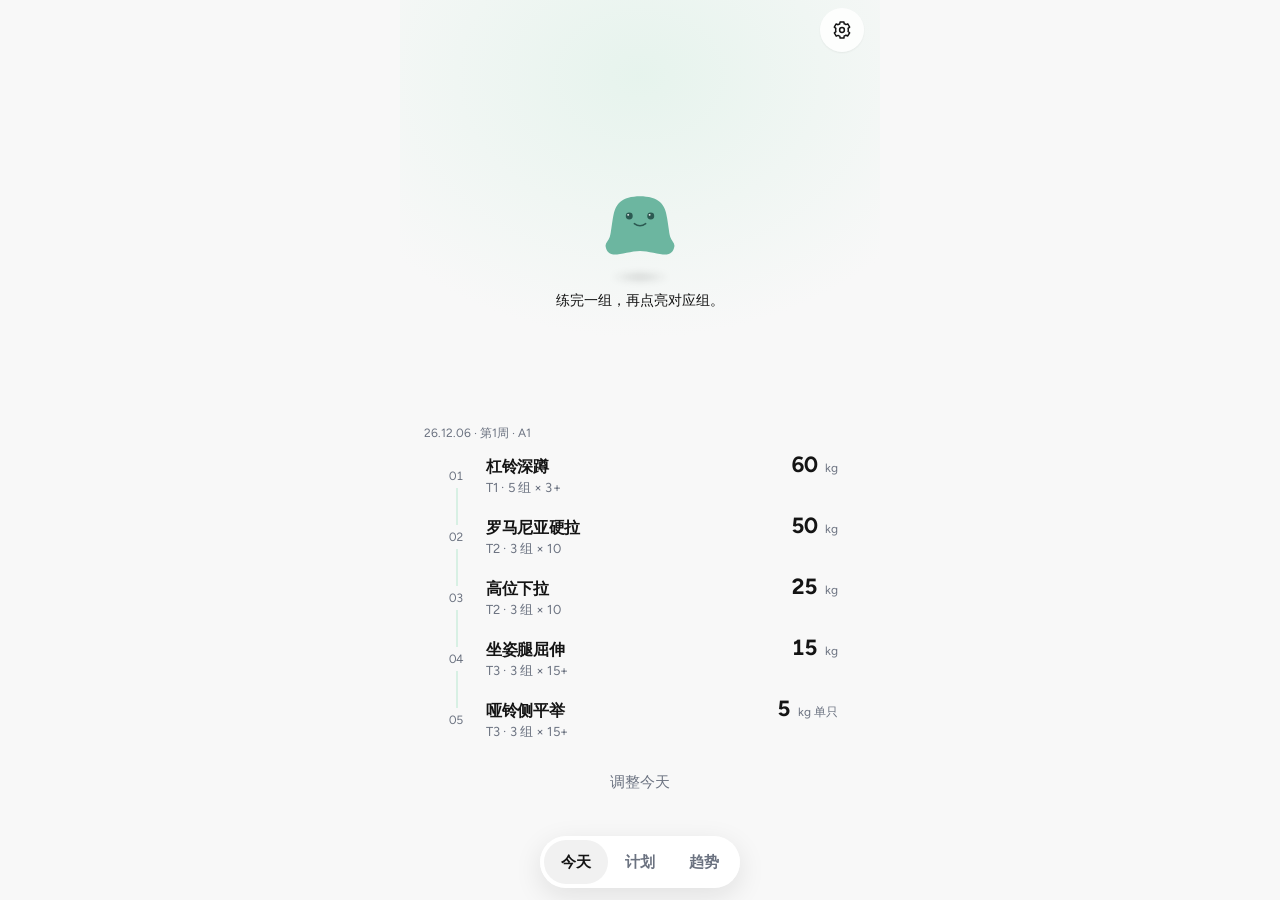
==== commit 213542ff: "列表改成原位点亮，详情收进更多操作 点收起行只展开快速菜单，名称区才进完整记录。AMRAP 末组先填实际且不预填，非 AMRAP 才有全部完成。非末组留在列表，本动作记完不等于完成训练。  Co-au" ====
--- a/index.html
+++ b/index.html
@@ -617,6 +617,38 @@
 .pg-train .home-cta::after { border: none; }
 .pg-train .home-links { display: flex; align-items: center; justify-content: center; min-height: 44px; color: #6B7280; font-size: 15px; }
 .pg-train .home-links .sep { margin: 0 8px; }
+.pg-train .bk-nag { margin: 0 0 12px; padding: 12px 14px; border-radius: 14px; background: #fff; color: #141414; font-size: 13px; line-height: 1.4; }
+.pg-train .set-screen { position: relative; min-height: 100vh; background: #F8F8F8; color: #141414; box-sizing: border-box; }
+.pg-train .set-screen .set-top { display: flex; justify-content: space-between; align-items: center; padding: calc(env(safe-area-inset-top) + 8px) 16px 0; }
+.pg-train .set-screen .gear-btn { position: static; }
+.pg-train .set-screen .back-btn { width: 44px; height: 44px; display: flex; align-items: center; justify-content: center; font-size: 28px; }
+.pg-train .set-scroll { padding: 12px 24px 180px; }
+.pg-train .set-name { display: block; margin-top: 8px; font-size: 17px; font-weight: 700; }
+.pg-train .set-scheme, .pg-train .set-meta, .pg-train .path-cap, .pg-train .hint, .pg-train .rest-suggest, .pg-train .block-label, .pg-train .rest-name, .pg-train .rest-next { display: block; font-size: 13px; color: #6B7280; line-height: 1.4; }
+.pg-train .big-kg { font-size: 52px; font-weight: 700; letter-spacing: -0.04em; }
+.pg-train .weight-row { display: flex; align-items: baseline; gap: 6px; margin-top: 16px; }
+.pg-train .set-path { display: flex; justify-content: space-between; margin: 18px 0 6px; }
+.pg-train .sp { display: flex; flex-direction: column; align-items: center; min-width: 44px; }
+.pg-train .sp .dot { width: 28px; height: 28px; border-radius: 14px; border: 1.6px solid rgba(20,20,20,.22); display: flex; align-items: center; justify-content: center; font-size: 11px; }
+.pg-train .sp.done .dot { background: #141414; color: #fff; border-color: #141414; }
+.pg-train .sp.now .dot { border: 2px solid #E06A3C; }
+.pg-train .set-log { background: #fff; border-radius: 20px; padding: 6px 16px; margin: 8px 0 12px; }
+.pg-train .set-log-row { display: flex; align-items: center; justify-content: space-between; min-height: 44px; font-size: 13px; color: #6B7280; }
+.pg-train .set-log-row .b, .pg-train .origin-card .b { font-weight: 700; color: #141414; }
+.pg-train .rep-step { display: flex; align-items: center; justify-content: center; gap: 18px; margin: 8px 0; }
+.pg-train .set-screen .st-btn, .pg-train .rest-skip, .pg-train .text-link { min-width: 44px; min-height: 44px; display: flex; align-items: center; justify-content: center; }
+.pg-train .set-screen .st-val { width: 96px; text-align: center; font-size: 48px; font-weight: 700; }
+.pg-train .rest-kicker, .pg-train .done-kicker { display: block; text-align: center; margin-top: 24px; }
+.pg-train .rest-clock { display: block; text-align: center; font-size: 64px; font-weight: 700; margin: 12px 0; }
+.pg-train .rest-track { height: 4px; background: #E8E8EE; border-radius: 2px; margin: 0 24px 16px; }
+.pg-train .rest-fill { height: 100%; background: #5BB887; }
+.pg-train .origin-card, .pg-train .engine-card { background: #fff; border-radius: 20px; padding: 16px; margin: 16px 0; }
+.pg-train .engine-j, .pg-train .engine-next { display: block; font-weight: 700; }
+.pg-train .log-bottom { position: fixed; left: 0; right: 0; bottom: 0; padding: 8px 24px calc(12px + env(safe-area-inset-bottom)); background: linear-gradient(to bottom, rgba(248,248,248,0), #F8F8F8 24%); }
+.pg-train .rest-controls { display: flex; justify-content: center; gap: 8px; }
+.pg-train .rest-skip { padding: 0 16px; border-radius: 22px; box-shadow: inset 0 0 0 1.5px #141414; }
+.pg-train .text-link { color: #6B7280; }
+.pg-train .screen-fail { background: #F8F8F8; }
 .pg-plan .next-card { padding: 16px; }
 .pg-plan .next-t { font-size: 22px; font-weight: 700; letter-spacing: -0.25px; margin: 2px 0; }
 .pg-plan .go-btn { height: 36px; padding: 0 20px; border-radius: 499.5px; background: var(--accent); color: #fff; font-size: 15px; font-weight: 600; display: flex; align-items: center; }
@@ -2202,8 +2234,545 @@
 @media (prefers-reduced-motion: reduce) {
   .app .tb-item,
   .app.on-train .home-cta,
-  .app.on-train .ex { transition: none; }
+  .app.on-train .ex,
+  .app.on-log .rest-fill { transition: none; }
   .app .tb-item:active { transform: none; }
+}
+
+.app.on-log .tabbar { display: none; }
+.app.on-log { background: #F8F8F8; color: #141414; }
+.app.on-log #body { background: #F8F8F8; }
+.set-screen { position: relative; min-height: 100%; display: flex; flex-direction: column; background: #F8F8F8; color: #141414; }
+.set-wash { position: absolute; left: 0; right: 0; top: 0; height: 420px; pointer-events: none;
+  background: radial-gradient(90% 80% at 50% 18%, rgba(216,240,228,.5) 0%, #F8F8F8 78%); }
+.screen-rest .set-wash { background: radial-gradient(90% 80% at 50% 10%, #D8F0E4 0%, #F8F8F8 78%); }
+.screen-fail .set-wash { background: radial-gradient(90% 80% at 50% 18%, rgba(224,106,60,.10) 0%, #F8F8F8 78%); }
+.app.on-log .set-top { position: relative; z-index: 4; display: flex; justify-content: space-between; align-items: center; min-height: 44px; padding: calc(env(safe-area-inset-top) + 8px) 8px 0; }
+.app.on-log .set-top .back-btn { position: relative; top: auto; right: auto; flex: 0 0 44px; width: 44px; height: 44px; min-width: 44px; min-height: 44px; padding: 0; border: 0; border-radius: 22px; background: transparent; box-shadow: none; display: flex; align-items: center; justify-content: center; }
+.app.on-log .set-top .gear-btn { position: relative; top: auto; right: auto; flex: 0 0 44px; }
+.app.on-log .set-path .dot { font-size: 0; color: transparent; }
+.set-scroll { position: relative; z-index: 1; flex: 1; padding: 12px 24px calc(196px + var(--kb, 0px) + env(safe-area-inset-bottom)); }
+.set-meta, .path-cap, .block-label, .hint, .rest-suggest, .st-unit { font-size: 12px; font-weight: 400; color: #6B7280; line-height: 1.4; }
+.set-name { margin: 8px 0 0; font-size: 18px; font-weight: 700; letter-spacing: -0.02em; line-height: 1.25; }
+.set-scheme { margin: 3px 0 0; font-size: 13px; color: #6B7280; }
+.weight-row { display: flex; align-items: baseline; gap: 6px; margin: 18px 0 4px; }
+.big-kg { font-size: 52px; font-weight: 700; letter-spacing: -0.04em; line-height: 1; font-variant-numeric: tabular-nums; }
+.w-adjust { margin-left: auto; min-height: 44px; padding: 0 4px; border: 0; background: transparent; color: #6B7280; font: inherit; font-size: 13px; }
+.set-path { display: flex; justify-content: space-between; margin: 20px 0 6px; }
+.sp { display: flex; flex-direction: column; align-items: center; gap: 6px; min-width: 44px; }
+.sp .dot { width: 28px; height: 28px; border-radius: 14px; border: 1.6px solid rgba(20,20,20,.22); display: flex; align-items: center; justify-content: center; font-size: 11px; font-weight: 600; color: #6B7280; background: transparent; }
+.sp.done .dot { background: #141414; border-color: #141414; color: #fff; }
+.sp.now .dot { border: 2px solid #E06A3C; background: #fff; color: #C85A30; box-shadow: 0 0 0 4px rgba(224,106,60,.12); }
+.sp .lab { font-size: 11px; color: #6B7280; }
+.set-log { background: #fff; border-radius: 20px; box-shadow: 0 1px 2px rgba(20,20,20,.03), 0 6px 18px rgba(20,20,20,.035); padding: 6px 16px; margin: 8px 0 16px; }
+.set-log-row { display: flex; align-items: center; justify-content: space-between; gap: 8px; width: 100%; min-height: 44px; padding: 0; border: 0; border-top: 1px solid #E8E8EE; background: transparent; color: #6B7280; font: inherit; font-size: 13px; text-align: left; }
+.set-log-row:first-child { border-top: 0; }
+.set-log-row b { font-weight: 600; color: #141414; font-variant-numeric: tabular-nums; }
+.set-log-row .fix { font-size: 12px; color: #6B7280; }
+.rep-panel { text-align: center; margin-top: 8px; }
+.target { font-size: 13px; color: #6B7280; margin-bottom: 8px; }
+.target em { font-style: normal; color: #141414; }
+.rep-step { display: flex; align-items: center; justify-content: center; gap: 18px; }
+.set-screen .st-btn { width: 44px; height: 44px; border: 0; border-radius: 22px; background: #fff; box-shadow: 0 1px 2px rgba(20,20,20,.06); font-size: 22px; color: #141414; }
+.set-screen .st-val { width: 96px; border: 0; background: transparent; text-align: center; font-size: 56px; font-weight: 700; letter-spacing: -0.045em; color: #141414; font-variant-numeric: tabular-nums; }
+.app.on-log .log-bottom { position: fixed; z-index: 30; left: 0; right: 0; bottom: var(--kb, 0px); width: auto; max-width: 480px; margin: 0 auto; transform: none; box-sizing: border-box; padding: 8px 24px calc(12px + env(safe-area-inset-bottom)); background: linear-gradient(to bottom, rgba(248,248,248,0), #F8F8F8 24%); pointer-events: none; }
+.app.on-log .log-bottom .home-cta,
+.app.on-log .log-bottom button,
+.app.on-log .log-bottom .home-links { pointer-events: auto; }
+.app.on-log .log-bottom .home-cta { display: block; width: 100%; box-sizing: border-box; height: 54px; line-height: 54px; padding: 0 16px; overflow: hidden; white-space: nowrap; }
+.log-bottom .home-cta:disabled { opacity: .45; }
+.text-link, .log-bottom .home-links button { min-height: 44px; border: 0; background: transparent; color: #6B7280; font: inherit; font-size: 15px; }
+.rest-kicker, .done-kicker { text-align: center; font-size: 14px; color: #141414; margin-top: 28px; }
+.rest-clock { text-align: center; font-size: 64px; font-weight: 700; letter-spacing: -0.04em; line-height: 1; margin: 18px 0 12px; font-variant-numeric: tabular-nums; }
+.rest-track { height: 4px; border-radius: 2px; background: #E8E8EE; overflow: hidden; margin: 0 24px 18px; }
+.rest-fill { display: block; height: 100%; background: #5BB887; }
+.rest-name, .rest-next { text-align: center; color: #6B7280; font-size: 14px; }
+.rest-controls { display: flex; flex-wrap: wrap; justify-content: center; gap: 8px; }
+.rest-controls button { min-width: 64px; min-height: 44px; border-radius: 22px; border: 0; background: #fff; box-shadow: 0 1px 2px rgba(20,20,20,.06); font: inherit; font-size: 15px; color: #141414; }
+.rest-controls .rest-skip { background: transparent; box-shadow: inset 0 0 0 1.5px #141414; }
+.rest-controls .text-link, .log-bottom .text-link { display: block; width: 100%; background: transparent; box-shadow: none; text-align: center; color: #6B7280; }
+.rest-suggest { width: 100%; text-align: center; }
+.origin-card, .engine-card { background: #fff; border-radius: 20px; padding: 16px; margin: 16px 0; box-shadow: 0 1px 2px rgba(20,20,20,.04); }
+.origin-card span, .engine-card p { display: block; font-size: 12px; color: #6B7280; line-height: 1.45; }
+.origin-card b, .engine-next { display: block; margin-top: 6px; font-size: 20px; font-weight: 700; }
+.engine-j { font-size: 14px; font-weight: 700; color: #141414; }
+@media (max-height: 680px) {
+  .big-kg, .set-screen .st-val, .rest-clock { font-size: 44px; }
+  .set-scroll { padding-top: 4px; }
+}
+@media (prefers-reduced-motion: reduce) {
+  .rest-fill { transition: none; }
+}
+
+/* 列表快速菜单：训练模块贴在导航上方，伙伴在剩余空间里居中。 */
+.app.on-train:not(.on-log) #body { overflow: hidden; }
+.app.on-train:not(.on-log) #body > .pg-train.muse,
+.app.on-train:not(.on-log) .muse-page,
+.app.on-train:not(.on-log) .muse-home { height: 100%; min-height: 0; }
+.app.on-train:not(.on-log) .home-scroll {
+  flex: 1 1 auto;
+  min-height: 0;
+  overflow-y: auto;
+  display: flex;
+  flex-direction: column;
+  padding: calc(env(safe-area-inset-top) + 52px) 24px calc(var(--tabh) + var(--tabbottom) + 32px);
+}
+.app.on-train .qm-stage {
+  flex: 1 0 auto;
+  width: 100%;
+  display: flex;
+  flex-direction: column;
+  align-items: center;
+}
+.app.on-train .qm-pad { width: 100%; pointer-events: none; }
+.app.on-train .qm-pad-top { flex: 1 1 0; min-height: 0; }
+.app.on-train .qm-pad-bottom { flex: 1 1 0; min-height: 32px; }
+.app.on-train .session-guide { width: 100%; flex: 0 0 auto; }
+.app.on-train .guide-title { white-space: normal; overflow: visible; text-overflow: clip; }
+.app.on-train .training-block { margin-top: 0; flex: 0 0 auto; }
+.app.on-train .qm-list { position: relative; display: flex; flex-direction: column; gap: 5px; }
+.app.on-train .qm-list:before {
+  content: "";
+  position: absolute;
+  top: 26px;
+  bottom: 26px;
+  left: 32px;
+  width: 2px;
+  background: #D8F0E4;
+  z-index: 0;
+  pointer-events: none;
+}
+.app.on-train .qm-item { position: relative; z-index: 1; }
+.app.on-train .qm-item.is-open {
+  background: #fff;
+  border-radius: 23px;
+  box-shadow: 0 1px 2px rgba(20, 20, 20, 0.04), 0 8px 22px rgba(20, 20, 20, 0.05);
+}
+.app.on-train .qm-row,
+.app.on-train .qm-fold,
+.app.on-train .qm-head-content,
+.app.on-train .qm-set,
+.app.on-train .qm-result button,
+.app.on-train .qm-confirm,
+.app.on-train .qm-text,
+.app.on-train .more-btn,
+.app.on-train .qm-x,
+.app.on-train .sh-row,
+.app.on-train .qm-miss-save,
+.app.on-train .qm-retry button {
+  touch-action: manipulation;
+  font: inherit;
+  color: inherit;
+}
+.app.on-train .qm-row {
+  width: 100%;
+  min-height: 56px;
+  display: flex;
+  align-items: center;
+  gap: 8px;
+  padding: 0 18px 0 10px;
+  border: 0;
+  background: transparent;
+  text-align: left;
+  cursor: pointer;
+}
+.app.on-train .qm-gutter,
+.app.on-train .qm-fold { width: 44px; flex: 0 0 44px; }
+.app.on-train .qm-gutter { display: flex; align-items: center; justify-content: center; }
+.app.on-train .qm-ord,
+.app.on-train .qm-fold .qm-num {
+  display: inline-flex;
+  align-items: center;
+  justify-content: center;
+  min-width: 28px;
+  height: 24px;
+  padding: 0 2px;
+  border-radius: 12px;
+  font-size: 12px;
+  font-weight: 400;
+  line-height: 1;
+  font-variant-numeric: tabular-nums;
+  color: #6B7280;
+}
+.app.on-train .qm-ord { background: #F8F8F8; }
+.app.on-train .qm-row-content,
+.app.on-train .qm-head-content { min-width: 0; flex: 1; }
+.app.on-train .qm-ident { display: flex; align-items: baseline; justify-content: space-between; gap: 9px; width: 100%; }
+.app.on-train .qm-name {
+  font-size: 16px;
+  font-weight: 700;
+  line-height: 1.25;
+  letter-spacing: -0.02em;
+  color: #141414;
+}
+.app.on-train .qm-wt { display: flex; align-items: baseline; justify-content: flex-end; gap: 3px; flex: 0 0 auto; }
+.app.on-train .qm-wt .kg { font-size: 22px; font-weight: 700; letter-spacing: -0.04em; line-height: 1; }
+.app.on-train .qm-wt .unit { font-size: 12px; font-weight: 400; color: #6B7280; }
+.app.on-train .qm-meta {
+  display: flex;
+  align-items: center;
+  justify-content: space-between;
+  gap: 6px;
+  margin-top: 2px;
+  font-size: 13px;
+  font-weight: 400;
+  color: #6B7280;
+  line-height: 1.4;
+  letter-spacing: 0.01em;
+}
+.app.on-train .qm-mini { display: flex; gap: 4px; align-items: center; }
+.app.on-train .qm-mini i { width: 5px; height: 5px; border: 1px solid #B9C0BE; border-radius: 50%; background: transparent; }
+.app.on-train .qm-mini i.on { background: #141414; border-color: #141414; }
+.app.on-train .qm-head { display: flex; align-items: center; gap: 8px; padding: 0 18px 0 10px; }
+.app.on-train .qm-fold {
+  height: 44px;
+  min-height: 44px;
+  display: flex;
+  flex-direction: column;
+  align-items: center;
+  justify-content: center;
+  gap: 3px;
+  padding: 0;
+  border: 0;
+  background: transparent;
+  color: #E06A3C;
+  cursor: pointer;
+}
+.app.on-train .qm-fold .qm-num { color: #E06A3C; background: transparent; }
+.app.on-train .qm-head-content {
+  min-height: 68px;
+  padding: 10px 0;
+  display: flex;
+  flex-direction: column;
+  justify-content: center;
+  border: 0;
+  background: transparent;
+  text-align: left;
+  cursor: pointer;
+}
+.app.on-train .qm-go { display: inline-block; margin-left: 4px; font-size: 15px; font-weight: 400; color: #959C9D; }
+.app.on-train .qm-train { display: flex; flex-direction: column; gap: 2px; padding: 8px 18px 4px 62px; }
+.app.on-train .qm-stage-label { margin: 0; font-size: 12px; line-height: 1.4; font-weight: 400; color: #6B7280; }
+.app.on-train .qm-instrument { display: flex; align-items: center; gap: 14px; min-width: 0; }
+.app.on-train .qm-goal { display: flex; align-items: baseline; gap: 3px; margin: 0; flex: 0 0 auto; }
+.app.on-train .qm-goal strong { font-size: 32px; font-weight: 700; letter-spacing: -0.04em; line-height: 1; font-variant-numeric: tabular-nums; }
+.app.on-train .qm-goal small { font-size: 12px; font-weight: 400; color: #6B7280; }
+.app.on-train .qm-sets {
+  position: relative;
+  display: flex;
+  justify-content: space-between;
+  align-items: center;
+  gap: 0;
+  min-width: 0;
+  flex: 1;
+  overflow-x: auto;
+}
+.app.on-train .qm-sets:before,
+.app.on-train .qm-sets:after {
+  content: "";
+  position: absolute;
+  left: 22px;
+  height: 1px;
+  top: 22px;
+  pointer-events: none;
+}
+.app.on-train .qm-sets:before { right: 22px; background: #E1E6E3; }
+.app.on-train .qm-sets:after { width: var(--logged-line, 0%); background: #141414; }
+.app.on-train .qm-set {
+  position: relative;
+  z-index: 1;
+  flex: 0 0 44px;
+  width: 44px;
+  height: 44px;
+  min-width: 44px;
+  min-height: 44px;
+  padding: 6px;
+  border: 0;
+  border-radius: 0;
+  background: transparent;
+  display: flex;
+  align-items: center;
+  justify-content: center;
+  cursor: pointer;
+}
+.app.on-train .qm-node {
+  width: 32px;
+  height: 32px;
+  border-radius: 50%;
+  background: #fff;
+  border: 1px solid #DEE3E0;
+  display: flex;
+  align-items: center;
+  justify-content: center;
+  color: #8A9296;
+  font-size: 12px;
+  font-weight: 400;
+  line-height: 1;
+  font-variant-numeric: tabular-nums;
+}
+.app.on-train .qm-set.done .qm-node { border-color: #141414; background: #141414; color: #fff; }
+.app.on-train .qm-set.current .qm-node { border: 2px solid #E06A3C; color: #141414; font-weight: 700; background: #fff; }
+.app.on-train .qm-result {
+  display: flex;
+  align-items: center;
+  justify-content: flex-end;
+  min-height: 44px;
+  margin: 0 18px 4px 62px;
+  border-top: 1px solid #EDF0EE;
+  gap: 8px;
+  position: relative;
+}
+.app.on-train .qm-result button {
+  min-width: 44px;
+  min-height: 44px;
+  flex: 0 0 auto;
+  padding: 0 8px;
+  border: 0;
+  background: transparent;
+  font-size: 13px;
+  font-weight: 400;
+  line-height: 1;
+  color: #6B7280;
+  cursor: pointer;
+}
+.app.on-train .qm-result.split { justify-content: space-between; }
+.app.on-train .qm-result.pair button { flex: 1; padding: 0 12px; }
+.app.on-train .qm-result .qm-all { font-weight: 700; color: #141414; }
+.app.on-train .qm-result.pair:after {
+  content: "";
+  position: absolute;
+  left: 50%;
+  height: 14px;
+  width: 1px;
+  background: #E3E7E4;
+  pointer-events: none;
+}
+.app.on-train .qm-rest { text-align: left; padding-left: 0; white-space: nowrap; }
+.app.on-train .qm-rest time { font-size: 13px; font-weight: 400; color: #3E9A6C; margin-left: 6px; }
+.app.on-train .qm-actual {
+  display: flex;
+  align-items: flex-end;
+  justify-content: space-between;
+  gap: 16px;
+  margin: 0 18px 4px 62px;
+  padding: 8px 0 4px;
+  border-top: 1px solid #EDF0EE;
+}
+.app.on-train .qm-actual label { display: block; margin: 0 0 2px; font-size: 12px; line-height: 1.4; font-weight: 400; color: #6B7280; }
+.app.on-train .qm-entry { display: flex; align-items: baseline; gap: 6px; }
+.app.on-train .qm-entry input {
+  width: 52px;
+  min-width: 52px;
+  height: 44px;
+  min-height: 44px;
+  border: 0;
+  border-bottom: 1px solid #B9C4BE;
+  border-radius: 0;
+  background: none;
+  text-align: right;
+  padding: 0 0 2px;
+  color: #141414;
+  font-size: 36px;
+  font-weight: 700;
+  line-height: 1;
+  letter-spacing: -0.04em;
+  font-variant-numeric: tabular-nums;
+  caret-color: #141414;
+}
+.app.on-train .qm-entry input::placeholder { color: #A6AFAB; font-weight: 400; opacity: 1; }
+.app.on-train .qm-entry small { font-size: 12px; font-weight: 400; color: #6B7280; }
+.app.on-train .qm-confirm {
+  height: 48px;
+  min-width: 120px;
+  min-height: 44px;
+  padding: 0 16px;
+  border: 0;
+  border-radius: 15px;
+  background: #5BB887;
+  color: #141414;
+  font-size: 14px;
+  font-weight: 700;
+  cursor: pointer;
+}
+.app.on-train .qm-confirm:disabled {
+  background: #fff;
+  box-shadow: inset 0 0 0 1px #DEE5E0;
+  color: #A0AAA4;
+  font-weight: 400;
+  cursor: default;
+}
+.app.on-train .qm-retry { margin: 0 18px 8px 62px; }
+.app.on-train .qm-retry p { margin: 0 0 4px; font-size: 12px; color: #6B7280; }
+.app.on-train .qm-retry button {
+  min-height: 44px;
+  padding: 0 12px;
+  border: 0;
+  border-radius: 12px;
+  background: #141414;
+  color: #fff;
+  font-size: 14px;
+  font-weight: 700;
+}
+.app.on-train .qm-foot { margin-top: 8px; }
+.app.on-train .qm-text {
+  display: block;
+  width: 100%;
+  min-height: 44px;
+  margin-top: 4px;
+  border: 0;
+  background: transparent;
+  color: #6B7280;
+  font-size: 15px;
+  font-weight: 400;
+  cursor: pointer;
+}
+.app.on-train .qm-live { position: absolute; width: 1px; height: 1px; overflow: hidden; clip: rect(0 0 0 0); }
+.app .qm-x:focus,
+.app.on-train .qm-row:focus,
+.app.on-train .qm-fold:focus,
+.app.on-train .qm-head-content:focus,
+.app.on-train .qm-set:focus,
+.app.on-train .qm-confirm:focus,
+.app.on-train .more-btn:focus,
+.app.on-train .sh-row:focus,
+.app.on-train .qm-text:focus { outline: none; }
+.app .qm-x:focus-visible,
+.app.on-train .qm-row:focus-visible,
+.app.on-train .qm-fold:focus-visible,
+.app.on-train .qm-head-content:focus-visible,
+.app.on-train .qm-set:focus-visible,
+.app.on-train .qm-result button:focus-visible,
+.app.on-train .qm-confirm:focus-visible,
+.app.on-train .more-btn:focus-visible,
+.app.on-train .sh-row:focus-visible,
+.app.on-train .qm-text:focus-visible,
+.app.on-train .qm-entry input:focus-visible,
+.app.on-train .qm-miss-row input:focus-visible {
+  outline: 2px solid #141414;
+  outline-offset: 2px;
+}
+.app.on-train .qm-layer.mask {
+  position: fixed;
+  inset: 0;
+  bottom: 0;
+  z-index: 200;
+  background: rgba(20, 20, 20, 0.34);
+}
+.app .qm-miss, .app .action-sheet {
+  position: fixed;
+  z-index: 201;
+  left: 0;
+  right: 0;
+  bottom: 0;
+  width: min(480px, 100%);
+  margin: 0 auto;
+  background: #F8F8F8;
+  border-radius: 28px 28px 0 0;
+  box-shadow: 0 -10px 36px rgba(20, 20, 20, 0.16);
+  padding: 10px 18px calc(28px + env(safe-area-inset-bottom));
+  overscroll-behavior: contain;
+}
+.app .qm-miss { background: #fff; border-radius: 26px; left: 10px; right: 10px; width: auto; bottom: 20px; max-height: calc(100% - 90px); overflow-y: auto; padding: 14px 20px 34px; }
+.app .qm-miss-head, .app .sh-header { display: flex; align-items: center; justify-content: space-between; min-height: 44px; }
+.app .qm-miss-head h3, .app .sh-title-wrap h3 { margin: 0; font-size: 17px; font-weight: 700; letter-spacing: -0.02em; line-height: 1.25; }
+.app .qm-miss-info, .app .qm-miss-foot, .app .sh-title-wrap p, .app .sh-s, .app .sh-group-label { font-size: 12px; font-weight: 400; line-height: 1.5; color: #6B7280; }
+.app .qm-miss-info { margin: 3px 0 12px; }
+.app .qm-miss-foot { margin: 10px 0 0; }
+.app .qm-miss-row { display: flex; align-items: center; gap: 10px; min-height: 51px; border-top: 1px solid #EDF0EE; font-size: 13px; }
+.app .qm-miss-target { margin-left: auto; font-size: 12px; color: #6B7280; }
+.app .qm-miss-row input {
+  width: 64px;
+  height: 44px;
+  min-height: 44px;
+  padding: 0;
+  text-align: center;
+  border: 0;
+  border-bottom: 1px solid #D9E0DB;
+  border-radius: 0;
+  background: none;
+  color: #141414;
+  font-size: 25px;
+  font-weight: 700;
+  font-variant-numeric: tabular-nums;
+}
+.app .qm-miss-row input::placeholder { color: #A6AFAB; font-weight: 400; }
+.app .qm-miss-row small { font-size: 12px; color: #6B7280; }
+.app .qm-miss-save {
+  width: 100%;
+  height: 48px;
+  min-height: 44px;
+  margin-top: 18px;
+  border: 1px solid #DEE5E0;
+  border-radius: 15px;
+  background: #fff;
+  color: #A0AAA4;
+  font-size: 14px;
+  font-weight: 400;
+}
+.app .qm-miss-save.is-ready { background: #5BB887; border-color: #5BB887; color: #141414; font-weight: 700; }
+.app .qm-miss-save:disabled { cursor: default; }
+.app .qm-x {
+  width: 44px;
+  height: 44px;
+  min-width: 44px;
+  border: 0;
+  border-radius: 22px;
+  background: #fff;
+  color: #141414;
+  font-size: 24px;
+  line-height: 1;
+  display: flex;
+  align-items: center;
+  justify-content: center;
+}
+.app .sh-grabber { width: 36px; height: 4px; border-radius: 2px; background: rgba(20, 20, 20, 0.16); margin: 0 auto 8px; }
+.app .sh-title-wrap p { margin: 2px 0 0; }
+.app .sh-group-label { padding: 0 4px 6px; }
+.app .sh-group-label + .sh-card + .sh-group-label { margin-top: 14px; }
+.app .sh-card { background: #fff; border-radius: 20px; box-shadow: 0 1px 2px rgba(20,20,20,0.03), 0 4px 14px rgba(20,20,20,0.03); overflow: hidden; }
+.app .sh-row {
+  width: 100%;
+  min-height: 60px;
+  padding: 12px 14px;
+  display: flex;
+  align-items: center;
+  gap: 12px;
+  text-align: left;
+  border: 0;
+  border-top: 1px solid #E8E8EE;
+  background: transparent;
+  cursor: pointer;
+}
+.app .sh-row:first-child { border-top: 0; }
+.app .sh-ic { width: 36px; height: 36px; border-radius: 18px; flex: 0 0 36px; background: #F3F3F4; display: flex; align-items: center; justify-content: center; }
+.app .sh-txt { flex: 1; min-width: 0; display: flex; flex-direction: column; gap: 2px; }
+.app .sh-t { font-size: 15px; font-weight: 700; color: #141414; line-height: 1.3; }
+.app .sh-chev { flex: 0 0 16px; }
+.app.on-log .more-wrap { margin-top: 8px; display: flex; justify-content: center; }
+.app.on-log .more-btn {
+  min-height: 44px;
+  min-width: 136px;
+  padding: 0 18px;
+  border: 0;
+  border-radius: 22px;
+  background: transparent;
+  display: inline-flex;
+  align-items: center;
+  justify-content: center;
+  gap: 6px;
+  color: #52525B;
+  font-size: 14px;
+  font-weight: 400;
+  cursor: pointer;
+}
+.app.on-log .log-bottom .home-cta,
+.app.on-log .qm-confirm,
+.app.on-train .home-cta,
+.app .qm-miss-save.is-ready { color: #141414; }
+.miss-kicker { text-align: center; font-size: 14px; color: #141414; margin-top: 28px; }
+.app.on-log .qm-actual.detail { margin-left: 0; margin-right: 0; border-top: 0; }
+@media (prefers-reduced-motion: reduce) {
+  .app .action-sheet, .app .qm-miss, .app .qm-layer { transition: none; }
 }
 </style></head>
 <body>
@@ -4981,6 +5550,10 @@
       if (e.slotInit && e.slotInit.type) entries[k].slotInit = { type: e.slotInit.type, base: e.slotInit.base, pct: e.slotInit.pct, value: e.slotInit.value };
       if (e.miss) entries[k].miss = true;
       if (e.sets && e.sets.length) entries[k].sets = e.sets.map(function (n) { return n === '' || n === undefined ? null : n; });
+      if (e.groups && e.groups.length) entries[k].groups = e.groups.map(function (g) {
+        return { reps: g.reps, weight: g.weight, correctedFrom: g.correctedFrom != null ? g.correctedFrom : undefined };
+      });
+      if (e.done) entries[k].done = e.done;
     });
     var day = dayById(db, rec.day);
     if (day) {
@@ -5038,6 +5611,9 @@
         if (n !== null && n !== undefined && n !== '') return true;
       }
     }
+    if (e.groups && e.groups.length) return true;
+    if (e.pending && e.pending.reps !== undefined && e.pending.reps !== null && e.pending.reps !== '') return true;
+    if (e.held && Object.keys(e.held).length) return true;
     return false;
   }
   function draftTouched(draft) {
@@ -8343,6 +8919,277 @@
 });
 </script>
 <script>/**
+ * 单动作记组草稿。只决定「这一组记没记下」，不计算进阶和下次重量。
+ * 次数沿用现有上限：力量 0–60，有氧 0–300。
+ */
+(function (root, factory) {
+  var api = factory();
+  if (typeof module !== 'undefined' && module.exports) module.exports = api;
+  else root.SetLog = api;
+})(typeof window !== 'undefined' ? window : this, function () {
+  'use strict';
+
+  function repCap(inputType) { return inputType === 'cardio' ? 300 : 60; }
+
+  function clampReps(raw, inputType) {
+    if (raw === null || raw === undefined || raw === '') return null;
+    var n = Math.round(Number(raw));
+    if (isNaN(n)) return null;
+    return Math.max(0, Math.min(repCap(inputType), n));
+  }
+
+  function isAmrapIndex(it, index) {
+    if (!it || index < 0) return false;
+    if (it.inputType === 'done' || it.inputType === 'fixed' || it.inputType === 'deload') return false;
+    if (it.dots && it.dots[index]) return !!it.dots[index].amrap;
+    return index === (it.sets || 1) - 1 && it.inputType !== 'done';
+  }
+
+  function targetOf(it, index) {
+    var reps = it && it.reps != null ? it.reps : 0;
+    var amrap = isAmrapIndex(it, index);
+    return { reps: reps, amrap: amrap, text: amrap ? (reps + '+') : String(reps) };
+  }
+
+  function groupsOf(en) { return (en && en.groups) || []; }
+
+  /** 旧草稿只有 done 前缀时，用规定次数补出可显示的组，不另造一条训练记录。 */
+  function migrate(en, it) {
+    en = en || {};
+    if (!en.groups) en.groups = [];
+    var done = en.done || 0;
+    if (!en.groups.length && done > 0 && it) {
+      var weight = it.weight;
+      for (var i = 0; i < done && i < (it.sets || done); i++) {
+        var last = i === (it.sets || done) - 1;
+        var reps = last && en.v != null && en.v !== '完成' && en.v !== '未完成' ? Number(en.v) : (it.reps || 0);
+        en.groups.push({ reps: reps, weight: weight });
+      }
+    }
+    en.done = en.groups.length;
+    return en;
+  }
+
+  function syncEngine(en, it) {
+    var n = groupsOf(en).length;
+    en.done = n;
+    var sets = it && it.sets || 0;
+    if (n < sets) {
+      if (it && (it.inputType === 'done' || it.inputType === 'fixed' || it.inputType === 'deload')) en.v = null;
+      else if (!it || it.inputType !== 'cardio') en.v = null;
+      return en;
+    }
+    var last = en.groups[n - 1];
+    if (it && (it.inputType === 'done' || it.inputType === 'fixed' || it.inputType === 'deload')) en.v = '完成';
+    else en.v = last ? last.reps : null;
+    return en;
+  }
+
+  function defaultPending(en, it) {
+    if (en && en.pending && en.pending.reps !== undefined && en.pending.reps !== null && en.pending.reps !== '') return en.pending;
+    var index = groupsOf(en).length;
+    var target = targetOf(it, index);
+    var weight = en && en.w != null && en.w !== '' ? en.w : (it ? it.weight : 0);
+    return { reps: target.reps, weight: weight };
+  }
+
+  /**
+   * 纯计算。write 返回 false 时不采用新草稿。
+   * 返回 { ok, reason, entry, index, last }
+   */
+  function commitGroup(en, it, pending, write) {
+    en = migrate(Object.assign({}, en), it);
+    var index = en.groups.length;
+    if (!it || index >= it.sets) return { ok: false, reason: 'full', entry: en };
+    var reps = clampReps(pending && pending.reps, it.inputType);
+    if (reps == null) return { ok: false, reason: 'empty', entry: en };
+    var weight = pending && pending.weight != null && pending.weight !== '' ? Number(pending.weight) : (it.weight || 0);
+    if (isNaN(weight) || weight < 0) weight = it.weight || 0;
+    var next = Object.assign({}, en, {
+      groups: en.groups.concat([{ reps: reps, weight: weight }]),
+      pending: null
+    });
+    if (weight !== it.weight) next.w = weight;
+    syncEngine(next, it);
+    if (write && write(next) === false) return { ok: false, reason: 'write', entry: en, pending: { reps: pending.reps, weight: weight } };
+    return { ok: true, entry: next, index: index, last: index === it.sets - 1 };
+  }
+
+  function undoLast(en, it) {
+    en = migrate(Object.assign({}, en, { groups: groupsOf(en).slice() }), it);
+    if (!en.groups.length) return null;
+    var removed = en.groups[en.groups.length - 1];
+    var next = Object.assign({}, en, {
+      groups: en.groups.slice(0, -1),
+      pending: { reps: removed.reps, weight: removed.weight }
+    });
+    syncEngine(next, it);
+    return { entry: next, removed: removed };
+  }
+
+  /** 只改这一组。后面的组原样保留。 */
+  function correctGroup(en, it, index, reps, weight) {
+    en = migrate(Object.assign({}, en, { groups: groupsOf(en).slice() }), it);
+    if (index < 0 || index >= en.groups.length) return null;
+    var clean = clampReps(reps, it && it.inputType);
+    if (clean == null) return null;
+    var w = weight != null && weight !== '' ? Number(weight) : en.groups[index].weight;
+    if (isNaN(w) || w < 0) w = en.groups[index].weight;
+    var prev = en.groups[index];
+    var groups = en.groups.map(function (g, i) {
+      if (i !== index) return g;
+      return {
+        reps: clean,
+        weight: w,
+        correctedFrom: prev.correctedFrom != null ? prev.correctedFrom : prev.reps
+      };
+    });
+    var next = Object.assign({}, en, { groups: groups });
+    if (index === groups.length - 1 && w !== (it && it.weight)) next.w = w;
+    syncEngine(next, it);
+    return next;
+  }
+
+  /** 换动作时把已记组留在原动作名下，不删，也不算到新动作上。 */
+  /** 这一组的规定次数。波浪组用该组次数；区间组用达到上限的次数。不另算进阶。 */
+  function prescribedReps(it, index) {
+    var load = it && it.loads && it.loads[index];
+    if (load && load.reps != null && load.reps !== '' && !isNaN(Number(load.reps))) return Number(load.reps);
+    if (it && it.inputType === 'sets' && it.scheme && it.scheme.repMax != null && !isNaN(Number(it.scheme.repMax))) return Number(it.scheme.repMax);
+    var n = Number(it && it.reps);
+    return isNaN(n) ? null : n;
+  }
+
+  /** 这一组的工作重量。波浪组用该组重量，否则用本次调整重量或计划重量。 */
+  function setWeight(it, en, index) {
+    var load = it && it.loads && it.loads[index];
+    if (load && load.weight != null && load.weight !== '' && !isNaN(Number(load.weight))) return Number(load.weight);
+    if (en && en.w != null && en.w !== '' && !isNaN(Number(en.w))) return Number(en.w);
+    return it && it.weight != null ? (Number(it.weight) || 0) : 0;
+  }
+
+  function mirrorShape(next, it) {
+    if (it && it.inputType === 'sets') next.sets = (next.groups || []).map(function (g) { return g.reps; });
+    return next;
+  }
+
+  /**
+   * 一次补上若干尚未记下的组。已有组不改。write 返回 false 时整批不采用。
+   * additions: [{ index, reps, weight }]，index 必须从当前组数连续接上。
+   */
+  function commitBatch(en, it, additions, write) {
+    en = migrate(Object.assign({}, en), it);
+    if (!it || !additions || !additions.length) return { ok: false, reason: 'empty', entry: en };
+    var groups = groupsOf(en).slice();
+    var start = groups.length;
+    var i;
+    for (i = 0; i < additions.length; i++) {
+      if (additions[i].index !== start + i) return { ok: false, reason: 'order', entry: en };
+      if (start + i >= it.sets) return { ok: false, reason: 'full', entry: en };
+      var reps = clampReps(additions[i].reps, it.inputType);
+      if (reps == null) return { ok: false, reason: 'empty', entry: en };
+      var weight = additions[i].weight != null && additions[i].weight !== '' ? Number(additions[i].weight) : (it.weight || 0);
+      if (isNaN(weight) || weight < 0) weight = it.weight || 0;
+      groups.push({ reps: reps, weight: weight });
+    }
+    var next = Object.assign({}, en, { groups: groups, pending: null });
+    var lastW = groups[groups.length - 1].weight;
+    if (lastW !== (it.weight || 0)) next.w = lastW;
+    syncEngine(next, it);
+    mirrorShape(next, it);
+    if (write && write(next) === false) return { ok: false, reason: 'write', entry: en, pending: additions };
+    return { ok: true, entry: next, from: start, count: additions.length, last: groups.length >= it.sets };
+  }
+
+  /**
+   * 按每组实际次数整段记下。空值拒绝，0 保留为 0。已记组只有次数变了才标更正。
+   * opts.miss：完成类（T2 / 固定 / 减载）不写成「完成」，实际总次数交给引擎原有的未完成入口；
+   * 线性与波浪沿用已有的 miss 标记。其余类型仍把末组次数交给引擎自行判定。
+   */
+  function commitActuals(en, it, actuals, opts, write) {
+    en = migrate(Object.assign({}, en), it);
+    opts = opts || {};
+    if (!it || !actuals || actuals.length !== it.sets) return { ok: false, reason: 'empty', entry: en };
+    var prev = groupsOf(en);
+    var groups = [];
+    var i;
+    for (i = 0; i < it.sets; i++) {
+      var reps = clampReps(actuals[i], it.inputType);
+      if (reps == null) return { ok: false, reason: 'empty', entry: en };
+      var weight = prev[i] && prev[i].weight != null ? prev[i].weight : setWeight(it, en, i);
+      var g = { reps: reps, weight: weight };
+      if (prev[i]) {
+        if (prev[i].reps !== reps) g.correctedFrom = prev[i].correctedFrom != null ? prev[i].correctedFrom : prev[i].reps;
+        else if (prev[i].correctedFrom != null) g.correctedFrom = prev[i].correctedFrom;
+      }
+      groups.push(g);
+    }
+    var next = Object.assign({}, en, { groups: groups, pending: null });
+    syncEngine(next, it);
+    mirrorShape(next, it);
+    if (opts.miss) {
+      if (it.inputType === 'done' || it.inputType === 'fixed' || it.inputType === 'deload') {
+        var sum = 0;
+        groups.forEach(function (g) { sum += g.reps; });
+        next.v = '未完成';
+        next.reps = sum;
+      } else if (it.inputType === 'linear' || it.inputType === 'wave') {
+        next.miss = true;
+      }
+    }
+    if (write && write(next) === false) return { ok: false, reason: 'write', entry: en };
+    return { ok: true, entry: next, last: true, miss: !!opts.miss };
+  }
+
+  function holdForSwap(en, fromName) {
+    en = en || {};
+    var held = Object.assign({}, en.held || {});
+    if ((en.groups && en.groups.length) || en.v != null && en.v !== '' || en.done) {
+      held[fromName] = {
+        groups: (en.groups || []).slice(),
+        done: en.done || 0,
+        v: en.v,
+        pending: en.pending || null,
+        w: en.w
+      };
+    }
+    var next = Object.assign({}, en, { held: held, groups: [], done: 0, v: null, pending: null });
+    return next;
+  }
+
+  function restoreHeld(en, name) {
+    var bag = en && en.held && en.held[name];
+    if (!bag) return Object.assign({}, en, { groups: [], done: 0, v: null, pending: null });
+    return Object.assign({}, en, {
+      groups: (bag.groups || []).slice(),
+      done: bag.done || (bag.groups || []).length,
+      v: bag.v,
+      pending: bag.pending || null,
+      w: bag.w
+    });
+  }
+
+  return {
+    repCap: repCap,
+    clampReps: clampReps,
+    isAmrapIndex: isAmrapIndex,
+    targetOf: targetOf,
+    migrate: migrate,
+    syncEngine: syncEngine,
+    defaultPending: defaultPending,
+    prescribedReps: prescribedReps,
+    setWeight: setWeight,
+    commitGroup: commitGroup,
+    commitBatch: commitBatch,
+    commitActuals: commitActuals,
+    undoLast: undoLast,
+    correctGroup: correctGroup,
+    holdForSwap: holdForSwap,
+    restoreHeld: restoreHeld
+  };
+});
+</script>
+<script>/**
  * 网页端角色动画。只改伙伴 SVG，不重建训练页。
  * 离屏或后台暂停 rAF；减弱动态或关闭动画时画静态帧。
  */
@@ -8491,7 +9338,7 @@
 <script>/* H5 版：复用 engine.js / chart.js，结构与类名与小程序 WXML 一一对应 */
 (function () {
   'use strict';
-  var GZ = window.GZ, Chart = window.GZChart, Share = window.GZShare, Badges = window.GZBadges, Insight = window.GZInsight, Monthly = window.GZMonthly, Weekly = window.GZWeekly, Home = window.HomeCopy;
+  var GZ = window.GZ, Chart = window.GZChart, Share = window.GZShare, Badges = window.GZBadges, Insight = window.GZInsight, Monthly = window.GZMonthly, Weekly = window.GZWeekly, Home = window.HomeCopy, SL = window.SetLog;
   var KEY = 'training_db_v1', BK = 'training_last_backup', SYNC_KEY = 'training_sync_v1', WATCH_KEY = 'training_watch_v1', BK_DISMISS = 'training_bk_dismiss', OPEN_KEY = 'training_open_v1';
   [['training_db_v1', 'gzclp_db_v1'], ['training_last_backup', 'gzclp_last_backup'], ['training_sync_v1', 'gzclp_sync_v1'], ['training_watch_v1', 'gzclp_watch_v1'], ['training_bk_dismiss', 'gzclp_bk_dismiss']].forEach(function (pair) {
     try { if (localStorage.getItem(pair[0]) == null && localStorage.getItem(pair[1]) != null) localStorage.setItem(pair[0], localStorage.getItem(pair[1])); } catch (e) {}
@@ -8660,6 +9507,7 @@
     var fromSync = opt && opt.fromSync, hasW = Object.prototype.hasOwnProperty.call(db.params || {}, 'watch'), w = hasW ? db.params.watch : undefined;
     if (hasW) { delete db.params.watch; watchSave(w || null); }  // 手表数据走独立键；主数据里不留
     if (!fromSync) { var prev = rawLoad(); if (prev && prev.params && prev.days) { prev = GZ.normalize(prev); delete prev.params.watch; GZ.stampConfig(prev, db); } }
+    if (window.__SEVEN_FAIL_DB) return false;
     var wrote = writeJson(KEY, db);
     if (hasW && w) db.params.watch = w;  // 调用方继续拿到完整对象
     if (!fromSync) Sync.schedule();
@@ -8708,7 +9556,8 @@
   }
   /** 把还没提交的训练写到 training_open_v1。空白草稿会删掉这个键，避免盖住以后真正填过的内容 */
   function persistOpen() {
-    if (!bootReady) return;
+    if (!bootReady) return false;
+    if (window.__SEVEN_FAIL_OPEN) return false;
     var t = S.train;
     if (t.day && t.draft) {
       if (!t.drafts) t.drafts = {};
@@ -8719,10 +9568,10 @@
       if (t.deload) t.deloads[t.day] = true; else delete t.deloads[t.day];
     }
     var snap = GZ.packOpenSession(t);
-    if (!GZ.sessionTouched(snap)) { removeJson(OPEN_KEY); return; }
-    writeJson(OPEN_KEY, snap);
-  }
-  var LIVE_INPUT = { amrap: 1, setin: 1, '5rm': 1, reps: 1, winput: 1, note: 1, bw: 1, date: 1 };
+    if (!GZ.sessionTouched(snap)) { removeJson(OPEN_KEY); return true; }
+    return writeJson(OPEN_KEY, snap) !== false;
+  }
+  var LIVE_INPUT = { amrap: 1, setin: 1, '5rm': 1, reps: 1, winput: 1, note: 1, bw: 1, date: 1, logreps: 1, logw: 1, correps: 1, corw: 1 };
   /** 切到后台或刷新前，把还没触发 change 的输入框收进草稿 */
   function captureOpenInputs() {
     var root = document.getElementById('body');
@@ -9049,7 +9898,14 @@
   var CHEV = '<svg width="14" height="14" viewBox="0 0 14 14" fill="none" aria-hidden="true"><path d="M5.2 3.2L9 7l-3.8 3.8" stroke="currentColor" stroke-width="1.7" stroke-linecap="round" stroke-linejoin="round"/></svg>';
   var GEAR = '<svg width="20" height="20" viewBox="0 0 20 20" fill="none" aria-hidden="true"><path d="M8.1 1.9h3.8l.3 1.95c.62.15 1.2.4 1.72.74l1.86-.76 1.86 3.22-1.56 1.26c.12.5.2 1.04.2 1.59 0 .55-.08 1.09-.2 1.59l1.56 1.26-1.86 3.22-1.86-.76a5.9 5.9 0 0 1-1.72.74L11.9 18.1H8.1l-.3-1.95a5.9 5.9 0 0 1-1.72-.74l-1.86.76-1.86-3.22 1.56-1.26A5.8 5.8 0 0 1 3.66 10c0-.55.08-1.09.2-1.59L2.3 7.15 4.16 3.93l1.86.76c.52-.34 1.1-.59 1.72-.74L8.1 1.9Z" stroke="#141414" stroke-width="1.5" stroke-linejoin="round"/><circle cx="10" cy="10" r="2.4" stroke="#141414" stroke-width="1.5"/></svg>';
   var EXPAND = '<svg width="18" height="18" viewBox="0 0 18 18" fill="none" aria-hidden="true"><path d="M5 7.2l4 4 4-4" stroke="currentColor" stroke-width="1.7" stroke-linecap="round" stroke-linejoin="round"/></svg>';
-  var MORE = '<svg width="16" height="4" viewBox="0 0 16 4" fill="currentColor" aria-hidden="true"><circle cx="2" cy="2" r="1.6"/><circle cx="8" cy="2" r="1.6"/><circle cx="14" cy="2" r="1.6"/></svg>';
+  var MORE = '<svg width="16" height="16" viewBox="0 0 16 16" fill="currentColor" aria-hidden="true"><circle cx="3" cy="8" r="1.4"/><circle cx="8" cy="8" r="1.4"/><circle cx="13" cy="8" r="1.4"/></svg>';
+  var FOLD = '<svg width="12" height="8" viewBox="0 0 10 7" fill="none" aria-hidden="true"><path d="M2 5l3-3 3 3" stroke="currentColor" stroke-width="1.3" stroke-linecap="round" stroke-linejoin="round"/></svg>';
+  var IC_CHEV = '<svg class="sh-chev" width="16" height="16" viewBox="0 0 16 16" fill="none" aria-hidden="true"><path d="M6 3.5 10.5 8 6 12.5" stroke="#9CA3AF" stroke-width="1.6" stroke-linecap="round" stroke-linejoin="round"/></svg>';
+  var IC_X = '<svg width="18" height="18" viewBox="0 0 18 18" fill="none" aria-hidden="true"><path d="M4.5 4.5 13.5 13.5M13.5 4.5 4.5 13.5" stroke="#141414" stroke-width="1.7" stroke-linecap="round"/></svg>';
+  var IC_CHECK = '<svg width="18" height="18" viewBox="0 0 18 18" fill="none" aria-hidden="true"><circle cx="9" cy="9" r="6.75" stroke="#141414" stroke-width="1.5"/><path d="M6.2 9.1 8.1 11l3.8-3.8" stroke="#141414" stroke-width="1.5" stroke-linecap="round" stroke-linejoin="round"/></svg>';
+  var IC_NOTE = '<svg width="18" height="18" viewBox="0 0 18 18" fill="none" aria-hidden="true"><path d="M3.5 5.2h11M3.5 9h7M3.5 12.8h5" stroke="#141414" stroke-width="1.5" stroke-linecap="round"/><path d="m11.5 12.8 3-3 1.4 1.4-3 3-1.8.4.4-1.8Z" stroke="#141414" stroke-width="1.35" stroke-linejoin="round"/></svg>';
+  var IC_SWAP = '<svg width="18" height="18" viewBox="0 0 18 18" fill="none" aria-hidden="true"><path d="M3.5 6.2h10.5l-2.4-2.4M14.5 11.8H4l2.4 2.4" stroke="#141414" stroke-width="1.5" stroke-linecap="round" stroke-linejoin="round"/></svg>';
+  var IC_SKIP = '<svg width="18" height="18" viewBox="0 0 18 18" fill="none" aria-hidden="true"><path d="M4.2 5.2 9.4 9 4.2 12.8V5.2ZM10.4 5.2 15.2 9l-4.8 3.8V5.2Z" stroke="#141414" stroke-width="1.45" stroke-linejoin="round"/></svg>';
   var CHECK = '<svg width="11" height="11" viewBox="0 0 12 12" fill="none" aria-hidden="true"><path d="M2.2 6.2l2.4 2.4L9.8 3.4" stroke="currentColor" stroke-width="1.8" stroke-linecap="round" stroke-linejoin="round"/></svg>';
 
   function homeIdentity() {
@@ -9189,44 +10045,188 @@
     if (it.isBW) return '<span class="kg bw">自重</span>';
     return '<span class="kg' + (it.manual ? ' manual' : '') + '">' + esc(it.weightText) + '</span><span class="unit">' + esc(it.unitText || 'kg') + '</span>';
   }
-  /** 原列表顺序。当前项白卡片，已完成只加小对勾，不整卡变绿。 */
+  function itemBySlot(vm, slot) {
+    var hit = null;
+    (vm && vm.items || []).forEach(function (x) { if (x.slotId === slot) hit = x; });
+    return hit;
+  }
+  function unitWord(it) { return it && it.isCardio ? '分钟' : '次'; }
+  function goalLabel(it, index) {
+    var load = it && it.loads && it.loads[index];
+    if (load && load.reps != null && isNaN(Number(load.reps))) return String(load.reps);
+    var reps = SL.prescribedReps(it, index);
+    if (reps == null) return SL.targetOf(it, index).text;
+    return SL.isAmrapIndex(it, index) ? (reps + '+') : String(reps);
+  }
+  function headScheme(it) {
+    if (!it || it.skip) return '已跳过';
+    if (it.isCardio) return Home.schemeLine(it);
+    var body = (it.sets != null ? it.sets : '') + ' 组';
+    return it.badge ? (it.badge + ' · ' + body) : body;
+  }
+  function amrapPendingIndex(it) {
+    var n = it && it.done || 0;
+    for (var i = n; i < (it && it.sets || 0); i++) if (SL.isAmrapIndex(it, i)) return i;
+    return -1;
+  }
+  function loggedLine(done, sets) {
+    if (!sets || sets < 2 || done <= 0) return '0%';
+    return ((Math.min(done, sets) - 1) / (sets - 1) * 100) + '%';
+  }
+  function miniPips(it) {
+    var done = it.done || 0, n = it.sets || 0;
+    if (!n || done <= 0) return '';
+    var h = '<span class="qm-mini" aria-hidden="true">';
+    for (var i = 0; i < n; i++) h += '<i class="' + (i < done ? 'on' : '') + '"></i>';
+    return h + '</span>';
+  }
+  function gateIndex(it) {
+    var g = S.train.gate;
+    return g && g.slot === it.slotId ? g.index : -1;
+  }
+  function setButtons(it) {
+    var done = it.done || 0;
+    var gate = gateIndex(it);
+    var current = done >= it.sets ? -1 : (gate >= 0 ? gate : done);
+    var h = '<div class="qm-sets" style="--logged-line:' + loggedLine(done, it.sets) + '">';
+    for (var i = 0; i < it.sets; i++) {
+      var cls = i < done ? 'done' : (i === current ? 'current' : '');
+      var amrap = SL.isAmrapIndex(it, i);
+      var word = i < done ? '已记下' : (i === done || i === gate ? '待记' : '未记');
+      h += '<button type="button" class="qm-set ' + cls + '" data-act="qmset" data-slot="' + it.slotId + '" data-i="' + i + '" aria-label="第 ' + (i + 1) + ' 组，' + word + (amrap ? '，末组' : '') + '"><span class="qm-node">' + (i + 1) + (amrap ? '+' : '') + '</span></button>';
+    }
+    return h + '</div>';
+  }
+  function instrumentBlock(it) {
+    var done = it.done || 0;
+    var gate = gateIndex(it);
+    var idx = gate >= 0 ? gate : Math.min(done, Math.max(0, (it.sets || 1) - 1));
+    return '<div class="qm-train"><p class="qm-stage-label">第 ' + (idx + 1) + ' 组目标</p><div class="qm-instrument"><p class="qm-goal"><strong>' + esc(goalLabel(it, idx)) + '</strong><small>' + unitWord(it) + '</small></p>' + setButtons(it) + '</div></div>';
+  }
+  function resultRow(it) {
+    var t = S.train, done = it.done || 0;
+    if (it.skip || done >= it.sets) return '';
+    var gateOn = t.gate && t.gate.slot === it.slotId;
+    var resting = !!(rest.show && rest.slot === it.slotId && restLeft() > 0 && !gateOn);
+    var amrap = amrapPendingIndex(it) >= 0;
+    if (gateOn) {
+      var buf = (t.gates && t.gates[it.slotId]) || '';
+      var dis = String(buf).trim() === '' ? ' disabled' : '';
+      return '<div class="qm-actual"><div class="qm-actual-field"><label for="qm-actual">实际次数</label><div class="qm-entry"><input id="qm-actual" inputmode="numeric" autocomplete="off" data-act="qreps" data-slot="' + it.slotId + '" value="' + esc(buf) + '" placeholder="—" aria-label="实际次数"><small>' + unitWord(it) + '</small></div></div>' +
+        '<button type="button" class="qm-confirm" data-act="qmconfirm" data-slot="' + it.slotId + '"' + dis + '>记下末组</button></div>' +
+        '<div class="qm-result split"><button type="button" data-act="qmcancel" data-slot="' + it.slotId + '">取消</button><button type="button" data-act="qmincomplete" data-slot="' + it.slotId + '">未完成</button></div>';
+    }
+    var h = '<div class="qm-result' + (resting || !amrap ? ' split' : '') + ( !resting && !amrap ? ' pair' : '') + '">';
+    if (resting) {
+      h += '<button type="button" class="qm-rest" data-act="qmrest" data-slot="' + it.slotId + '" aria-label="组间休息，打开休息页">休息 <time>' + fmtSec(restLeft()) + '</time><span aria-hidden="true"> ›</span></button>';
+      h += '<button type="button" data-act="qmincomplete" data-slot="' + it.slotId + '">未完成</button>';
+    } else if (amrap) {
+      h += '<button type="button" data-act="qmincomplete" data-slot="' + it.slotId + '">未完成</button>';
+    } else {
+      h += '<button type="button" class="qm-all" data-act="qmall" data-slot="' + it.slotId + '">全部完成</button>';
+      h += '<button type="button" data-act="qmincomplete" data-slot="' + it.slotId + '">未完成</button>';
+    }
+    return h + '</div>';
+  }
+  function retryBanner(it) {
+    var r = S.train.quickRetry;
+    if (!r || r.slot !== it.slotId) return '';
+    return '<div class="qm-retry"><p>未能记下，原记录还在。</p><button type="button" data-act="qmretry" data-slot="' + it.slotId + '">重试</button></div>';
+  }
+  function collapsedRow(it, i) {
+    return '<button type="button" class="qm-row" data-act="qmexpand" data-slot="' + it.slotId + '" aria-expanded="false" aria-label="' + esc(it.name) + '，展开快速菜单' + (it.skip ? '，已跳过' : '') + '">' +
+      '<span class="qm-gutter"><span class="qm-ord">' + ordinalText(i) + '</span></span>' +
+      '<span class="qm-row-content"><span class="qm-ident"><span class="qm-name">' + esc(it.name) + '</span><span class="qm-wt">' + weightBlock(it) + '</span></span>' +
+      '<span class="qm-meta"><span>' + esc(it.skip ? '已跳过' : Home.schemeLine(it)) + '</span>' + miniPips(it) + '</span>' + flagHtml(it) + '</span></button>';
+  }
+  function expandedRow(it, i) {
+    var region = 'qm-panel-' + it.slotId;
+    return '<div class="qm-head"><button type="button" class="qm-fold" data-act="qmcollapse" data-slot="' + it.slotId + '" aria-expanded="true" aria-controls="' + region + '" aria-label="收起' + esc(it.name) + '快速菜单"><span class="qm-num">' + ordinalText(i) + '</span>' + FOLD + '</button>' +
+      '<button type="button" class="qm-head-content" data-act="qmopen" data-slot="' + it.slotId + '" aria-label="进入' + esc(it.name) + '完整记录"><span class="qm-ident"><span class="qm-name">' + esc(it.name) + '<span class="qm-go" aria-hidden="true">›</span></span><span class="qm-wt">' + weightBlock(it) + '</span></span>' +
+      '<span class="qm-meta"><span>' + esc(headScheme(it)) + '</span></span>' + flagHtml(it) + '</button></div>' +
+      '<div class="qm-panel" id="' + region + '">' + (it.skip ? '' : instrumentBlock(it) + resultRow(it) + retryBanner(it)) + '</div>';
+  }
+  /** 原列表顺序。同一时间只展开一行；点收起行只展开，不打开详情。 */
   function exerciseStack(vm) {
-    var t = S.train, h = '<div class="ex-list">';
+    var t = S.train, h = '<div class="qm-list">';
     vm.items.forEach(function (it, i) {
-      var current = it.slotId === t.focus;
-      var done = setsLogged(it);
-      var open = current && !!t.open;
-      var cls = 'ex' + (current ? ' current' : ' upcoming') + (done ? ' is-done' : '') + (it.skip ? ' skipped' : '') + (open ? ' is-open' : '');
-      var label = (current ? '当前动作' : '后续动作') + ' · ' + it.name + (done ? '，已完成' : '') + (it.skip ? '，已跳过' : '');
-      h += '<section class="' + cls + '">';
-      h += '<button type="button" class="ex-hit" data-act="row" data-slot="' + it.slotId + '" aria-label="' + esc(label) + '" aria-expanded="' + (open ? 'true' : 'false') + '">';
-      h += '<div class="ordinal"><span>' + ordinalText(i) + '</span></div>';
-      h += '<div class="ex-body"><div class="ex-top"><div class="name">' + esc(it.name) + (done ? doneMark() : '') + '</div>';
-      h += '<div class="wt">' + weightBlock(it) + '</div></div>';
-      h += '<div class="ex-meta"><div class="scheme">' + esc(it.skip ? '已跳过' : Home.schemeLine(it)) + '</div>';
-      if (current && !it.skip) h += '<div class="sets">' + setPips(it) + '</div>';
-      h += '</div>' + flagHtml(it) + '</div></button>';
-      if (open) {
-        h += '<div class="ex-log">' +
-          (it.canAdjust ? '<button type="button" class="log-tool" data-act="editW" data-slot="' + it.slotId + '">' + (it.editW ? '完成调整' : '调整重量') + '</button>' : '') +
-          museLog(it) + '</div>';
-      }
+      var open = !!(t.open && it.slotId === t.focus);
+      h += '<section class="qm-item' + (open ? ' is-open' : '') + (it.skip ? ' is-skip' : '') + '">';
+      h += open ? expandedRow(it, i) : collapsedRow(it, i);
       h += '</section>';
     });
+    h += '</div><p class="qm-live" aria-live="polite">' + esc(t._announce || '') + '</p>';
+    t._announce = '';
+    return h;
+  }
+  function homeAction(vm) {
+    var ready = vm.total > 0 && vm.filled === vm.total;
+    var h = '<div class="qm-foot">';
+    if (ready) {
+      h += '<button type="button" class="home-cta" data-act="submit">' + (vm.editing ? '保存修改' : '完成训练') + '</button>';
+      h += '<button type="button" class="qm-text" data-act="adjust">日期与备注</button>';
+    } else h += '<button type="button" class="qm-text" data-act="adjust">调整今天</button>';
     return h + '</div>';
   }
-  function homeAction(vm, it, started) {
+  function missValues(it) {
+    var t = S.train, slot = it.slotId;
+    var stored = t.missBuffer && t.missBuffer[slot];
+    if (stored && stored.length === it.sets) return stored.slice();
+    var en = entry(slot);
+    SL.migrate(en, it);
+    var values = [];
+    for (var i = 0; i < it.sets; i++) values.push(en.groups && en.groups[i] ? String(en.groups[i].reps) : '');
+    return values;
+  }
+  function unsentQuick() {
+    var t = S.train;
+    if (!t) return false;
+    if (t.gate && t.gates && String(t.gates[t.gate.slot] || '').trim()) return true;
+    if (t.log && t.log.screen === 'gate' && String(t.log.gateReps || '').trim()) return true;
+    if (t.miss) return true;
+    return false;
+  }
+  function openMiss(slot) {
+    var vm = trainVM(), it = itemBySlot(vm, slot), t = S.train;
+    if (!it) return;
+    if (!t.missBuffer) t.missBuffer = {};
+    if (!t.missBuffer[slot]) t.missBuffer[slot] = missValues(it);
+    t.miss = { slot: slot, values: t.missBuffer[slot].slice() };
+    if (t.log) t.log.more = false;
+  }
+  function missSheet(it) {
     if (!it) return '';
-    var ready = vm.total > 0 && vm.filled === vm.total;
-    var label = Home.ctaLabel({ ready: ready, editing: vm.editing, started: started, name: it.name });
-    var act = ready ? 'submit' : 'startlog';
-    var h = '<div class="home-action"><button type="button" class="home-cta" data-act="' + act + '" data-slot="' + it.slotId + '">' + esc(label) + '</button>';
-    if (!started && !ready) {
-      h += '<div class="home-links"><button type="button" data-act="adjust">调整今天</button></div>';
-    } else if (!ready) {
-      h += '<div class="home-links"><button type="button" data-act="openswap" data-slot="' + it.slotId + '">换动作</button><i></i><button type="button" data-act="skip" data-slot="' + it.slotId + '">' + (it.skip ? '恢复' : '跳过') + '</button></div>';
-    } else h += '<div class="home-links"><button type="button" data-act="adjust">日期与备注</button></div>';
-    return h + '</div>';
+    var values = (S.train.miss && S.train.miss.slot === it.slotId && S.train.miss.values) || missValues(it);
+    var ready = values.every(function (v) { return String(v).trim() !== ''; });
+    var rows = '';
+    for (var i = 0; i < it.sets; i++) {
+      rows += '<div class="qm-miss-row"><span>第 ' + (i + 1) + ' 组</span><span class="qm-miss-target">目标 ' + esc(goalLabel(it, i)) + '</span><input inputmode="numeric" autocomplete="off" data-act="qmiss" data-slot="' + it.slotId + '" data-i="' + i + '" value="' + esc(values[i]) + '" placeholder="—" aria-label="第 ' + (i + 1) + ' 组实际次数"><small>' + unitWord(it) + '</small></div>';
+    }
+    return '<div class="qm-layer mask" data-act="missclose"><section class="qm-miss" data-stop="1" role="dialog" aria-modal="true" aria-labelledby="miss-title"><div class="qm-miss-head"><h3 id="miss-title">未完成</h3><button type="button" class="qm-x" data-act="missclose" aria-label="关闭">×</button></div>' +
+      '<p class="qm-miss-info">' + esc(it.name) + ' · 按实际填写，未做填 0。已记下的次数会带出来；空项不代表达标。</p>' + rows +
+      '<button type="button" class="qm-miss-save' + (ready ? ' is-ready' : '') + '" data-act="misssave" data-slot="' + it.slotId + '"' + (ready ? '' : ' disabled') + '>记下未完成</button>' +
+      '<p class="qm-miss-foot">先补全空项，仅记录本动作未达到目标。不是整节「完成训练」。</p></section></div>';
+  }
+  function moreRow(act, icon, title, sub, extra) {
+    return '<button type="button" class="sh-row" data-act="' + act + '"' + (extra || '') + '><span class="sh-ic">' + icon + '</span><span class="sh-txt"><span class="sh-t">' + title + '</span><span class="sh-s">' + sub + '</span></span>' + IC_CHEV + '</button>';
+  }
+  function moreSheet(it) {
+    var en = entry(it.slotId);
+    SL.migrate(en, it);
+    var idx = Math.min((en.groups || []).length, Math.max(0, it.sets - 1));
+    var amrap = amrapPendingIndex(it) >= 0;
+    var targetSub = amrap ? ('未记组按目标补齐，末组 ' + goalLabel(it, it.sets - 1) + ' 须填实际') : '未记组按目标补齐';
+    var skipLabel = it.skip ? '恢复本动作' : '跳过本动作';
+    var skipSub = it.skip ? '恢复后可以继续记这一项' : '本节不做此动作，不计入完成；可再恢复';
+    var slot = ' data-slot="' + it.slotId + '"';
+    return '<div class="qm-layer mask" data-act="logmoreclose"><section class="action-sheet" data-stop="1" role="dialog" aria-modal="true" aria-labelledby="more-actions-title"><div class="sh-grabber" aria-hidden="true"></div><div class="sh-header"><div class="sh-title-wrap"><h3 id="more-actions-title">更多操作</h3><p>' + esc(it.name) + ' · 第 ' + (idx + 1) + ' / ' + it.sets + ' 组</p></div>' +
+      '<button type="button" class="qm-x sh-close" data-act="logmoreclose" aria-label="关闭更多操作">' + IC_X + '</button></div><div class="sh-body"><div class="sh-group-label">记录本动作结果</div><div class="sh-card">' +
+      moreRow('logtarget', IC_CHECK, '按目标完成', esc(targetSub), slot) +
+      moreRow('logincomplete', IC_NOTE, '未完成', '补填各组实际次数，不按达标记满', slot) +
+      '</div><div class="sh-group-label">调整本次训练</div><div class="sh-card">' +
+      moreRow('openswap', IC_SWAP, '换动作', '替换当前动作，已记组留在原动作名下', slot) +
+      moreRow('skip', IC_SKIP, skipLabel, esc(skipSub), slot) +
+      '</div></div></section></div>';
   }
   function sessionMenu(vm, t) {
     if (!t.menu) return '';
@@ -9250,6 +10250,437 @@
     return '<div class="submit-bar"><button type="button" class="sb-btn is-ready" data-act="submit">' + (vm.editing ? '保存修改' : '完成训练') + '</button></div>';
   }
 
+  var BACK = '<svg width="20" height="20" viewBox="0 0 20 20" fill="none" aria-hidden="true"><path d="M12.2 4.2L6.4 10l5.8 5.8" stroke="#141414" stroke-width="1.6" stroke-linecap="round" stroke-linejoin="round"/></svg>';
+  function logCtx(vm) {
+    var t = S.train, it = vm.items.filter(function (x) { return x.slotId === t.log.slot; })[0];
+    if (!it) return null;
+    var en = entry(it.slotId);
+    SL.migrate(en, it);
+    if (!en.pending) en.pending = SL.defaultPending(en, it);
+    return { it: it, en: en };
+  }
+  function putEntry(slot, next) {
+    var en = entry(slot);
+    Object.keys(en).forEach(function (k) { delete en[k]; });
+    Object.assign(en, next);
+  }
+  function openSetLog(slot, forced) {
+    var t = S.train, vm = trainVM(), it = vm.items.filter(function (x) { return x.slotId === slot; })[0];
+    if (!it) return;
+    t.focus = slot;
+    if (t.day) { if (!t.focusByDay) t.focusByDay = {}; t.focusByDay[t.day] = slot; t.focusKey = t.day + '|' + (t.recordId || ''); }
+    var en = entry(slot); SL.migrate(en, it);
+    if (t.gates && String(t.gates[slot] || '').trim() !== '') {
+      en.pending = Object.assign({}, en.pending || {}, { reps: t.gates[slot], weight: en.pending && en.pending.weight != null ? en.pending.weight : it.weight });
+    }
+    var screen = forced || 'work';
+    if (!forced && (en.groups || []).length >= it.sets) screen = 'done';
+    t.log = { slot: slot, screen: screen, correct: null };
+  }
+  function renderSetLog(vm) {
+    var ctx = logCtx(vm); if (!ctx) { S.train.log = null; return renderTrain(); }
+    var t = S.train, it = ctx.it, en = ctx.en, screen = t.log.screen || 'work';
+    var index = (en.groups || []).length;
+    var target = SL.targetOf(it, Math.min(index, it.sets - 1));
+    var pending = en.pending || SL.defaultPending(en, it);
+    var stamp = Home.sessionStamp(t.date, vm.weekInCycle, vm.cycle, vm.day);
+    var h = '<div class="set-screen screen-' + screen + '">';
+    h += '<div class="set-wash" aria-hidden="true"></div>';
+    var backAct = screen === 'correct' ? 'logwork' : 'logback';
+    var backLabel = screen === 'correct' ? '取消更正，回到这一组' : '返回今日列表';
+    h += '<div class="set-top"><button type="button" class="back-btn" data-act="' + backAct + '" aria-label="' + backLabel + '">' + BACK + '</button>';
+    h += '<button type="button" class="gear-btn" data-act="me" aria-label="设置">' + GEAR + '</button></div>';
+    h += '<div class="set-scroll">';
+    if (screen === 'rest') {
+      var left = restLeft();
+      var nextN = index + 1;
+      h += '<p class="rest-kicker">第 ' + index + ' 组已记在本机</p>';
+      h += '<div class="rest-clock" aria-live="polite">' + fmtSec(left) + '</div>';
+      h += '<div class="rest-track" aria-hidden="true"><i class="rest-fill" style="width:' + Math.max(0, Math.min(100, left / (rest.total || 1) * 100)) + '%"></i></div>';
+      h += '<p class="rest-name">' + esc(it.name) + ' · 组间休息</p>';
+      h += '<p class="rest-next">接着第 ' + nextN + ' 组 · 目标 ' + esc(target.text) + (it.inputType === 'cardio' ? ' 分钟' : ' 次') + '</p>';
+      h += '</div><div class="log-bottom rest-controls">';
+      h += '<button type="button" data-act="logrest" data-d="-30">−30</button>';
+      h += '<button type="button" class="rest-skip" data-act="logrestskip">跳过休息</button>';
+      h += '<button type="button" data-act="logrest" data-d="30">+30</button>';
+      h += '<p class="rest-suggest">' + esc(it.badge || '') + ' 建议 ' + Math.round((it.rest || 0) / 60) + ' 分钟</p>';
+      h += '<button type="button" class="text-link" data-act="logundo">撤销这一组</button>';
+      h += '</div>';
+    } else if (screen === 'done' || screen === 'miss') {
+      var p = it.preview;
+      var nxt = null;
+      vm.items.forEach(function (x) { if (!nxt && x.slotId !== it.slotId && !x.skip && !setsLogged(x)) nxt = x; });
+      h += '<p class="' + (screen === 'miss' ? 'miss-kicker' : 'done-kicker') + '">' + (screen === 'miss' ? '未达到目标' : '本动作已记下') + '</p><h2 class="set-name">' + esc(it.name) + '</h2>';
+      h += '<p class="set-scheme">' + esc(Home.schemeLine(it)) + '</p>';
+      h += logDots(it, en, it.sets);
+      h += '<div class="set-log">';
+      (en.groups || []).forEach(function (g, i) {
+        h += '<button type="button" class="set-log-row" data-act="logfix" data-i="' + i + '"><span>第 ' + (i + 1) + ' 组</span><b>' + esc(g.weight) + ' kg × ' + esc(g.reps) + '</b><span class="fix">更正</span></button>';
+      });
+      h += '</div>';
+      if (p) {
+        h += '<div class="engine-card"><div class="engine-j">' + esc(p.judgment) + '</div>';
+        h += '<div class="engine-next">下次 <b>' + esc(p.nextWeight) + '</b> kg · ' + esc(p.nextStage) + '</div>';
+        h += '<p>由进阶引擎计算。界面不另算下次重量。' + (p.adaptNote ? esc(p.adaptNote) : '') + '</p></div>';
+      }
+      h += '</div><div class="log-bottom">';
+      if (nxt) h += '<button type="button" class="home-cta" data-act="lognext" data-slot="' + nxt.slotId + '">下一动作 · ' + esc(Home.shortLift(nxt.name)) + '</button>';
+      else h += '<button type="button" class="home-cta" data-act="logback">返回今日列表</button>';
+      if (nxt) h += '<button type="button" class="text-link" data-act="logback">返回今日列表</button>';
+      h += '</div>';
+    } else if (screen === 'correct') {
+      var ci = t.log.correct || 0;
+      var g = (en.groups || [])[ci] || { reps: 0, weight: it.weight };
+      var shownReps = en.correctPending && en.correctPending.reps != null ? en.correctPending.reps : g.reps;
+      var shownW = en.correctPending && en.correctPending.weight != null ? en.correctPending.weight : g.weight;
+      h += '<p class="set-meta">' + esc(stamp) + '</p>';
+      h += '<h2 class="set-name">更正第 ' + (ci + 1) + ' 组</h2>';
+      h += '<p class="set-scheme">' + esc(it.name) + ' · ' + esc(Home.schemeLine(it)) + '</p>';
+      h += '<div class="origin-card"><span>原记录</span><b>' + esc(g.weight) + ' kg × ' + esc(g.correctedFrom != null ? g.correctedFrom : g.reps) + ' 次</b></div>';
+      h += '<p class="block-label">更正次数</p>' + stepperHtml('correps', shownReps, '次');
+      h += '<p class="block-label">重量</p>' + stepperHtml('corw', shownW, 'kg');
+      h += '<p class="hint">保存后会标明已更正。后面的组还在。中间组次数不改写进阶。</p>';
+      h += '</div><div class="log-bottom">';
+      h += '<button type="button" class="home-cta" data-act="logcorrectsave">保存更正</button>';
+      h += '<div class="home-links">';
+      if (ci === (en.groups || []).length - 1) h += '<button type="button" data-act="logundo">撤销这一组</button><i></i>';
+      h += '<button type="button" data-act="logwork">返回</button></div></div>';
+    } else if (screen === 'fail') {
+      var fail = t.log.fail || { index: index, reps: pending.reps, weight: pending.weight };
+      h += '<h2 class="set-name">第 ' + (fail.index + 1) + ' 组还没有记到本机</h2>';
+      h += '<p class="hint">本机写入没有成功。不是云同步问题。你刚填的重量和次数都还在，可以再试一次。</p>';
+      h += '<div class="origin-card"><span>仍保留的输入</span><b>' + esc(fail.weight) + ' kg × ' + esc(fail.reps) + ' 次</b><span>' + esc(it.name) + ' · 第 ' + (fail.index + 1) + ' 组</span></div>';
+      h += '</div><div class="log-bottom">';
+      h += '<button type="button" class="home-cta" data-act="logretry">再试一次</button>';
+      h += '<button type="button" class="text-link" data-act="logwork">先留在本页</button></div>';
+    } else if (screen === 'gate') {
+      var rawGate = t.log.gateReps || '';
+      var gateOk = String(rawGate).trim() !== '';
+      var gateIdx = amrapPendingIndex(it);
+      if (gateIdx < 0) gateIdx = Math.max(0, it.sets - 1);
+      h += '<p class="set-meta">' + esc(stamp) + '</p>';
+      h += '<h2 class="set-name">' + esc(it.name) + '</h2>';
+      h += '<p class="set-scheme">' + esc(Home.schemeLine(it)) + '</p>';
+      h += '<p class="block-label">第 ' + (gateIdx + 1) + ' 组目标 ' + esc(goalLabel(it, gateIdx)) + ' ' + unitWord(it) + '</p>';
+      h += '<div class="qm-actual detail"><div class="qm-actual-field"><label for="gate-actual">实际次数</label><div class="qm-entry"><input id="gate-actual" inputmode="numeric" autocomplete="off" data-act="gatereps" data-slot="' + it.slotId + '" value="' + esc(rawGate) + '" placeholder="—" aria-label="实际次数"><small>' + unitWord(it) + '</small></div></div></div>';
+      h += '<p class="hint">未记的组按目标补齐。末组按你填的实际记下，不会预填目标。</p>';
+      h += '</div><div class="log-bottom">';
+      h += '<button type="button" class="home-cta" data-act="gateconfirm" data-slot="' + it.slotId + '"' + (gateOk ? '' : ' disabled') + '>记下末组</button>';
+      h += '<button type="button" class="more-btn" data-act="gatecancel">取消</button></div>';
+    } else {
+      var cur = Math.min(index, it.sets - 1);
+      var amrap = SL.isAmrapIndex(it, cur);
+      h += '<p class="set-meta">' + esc(stamp) + '</p>';
+      h += '<h2 class="set-name">' + esc(it.name) + '</h2>';
+      h += '<p class="set-scheme">' + esc(Home.schemeLine(it)) + '</p>';
+      if (!it.isBW && !it.isCardio) {
+        h += '<div class="weight-row"><span class="big-kg">' + esc(pending.weight) + '</span><span class="unit">' + esc(it.unitText || 'kg') + '</span>';
+        h += '<button type="button" class="w-adjust" data-act="logwedit">' + (t.log.wedit ? '完成' : '调整') + '</button></div>';
+        if (t.log.wedit) h += stepperHtml('logw', pending.weight, it.unitText || 'kg');
+      }
+      h += logDots(it, en, cur);
+      h += '<p class="path-cap">第 ' + (cur + 1) + ' / ' + it.sets + ' 组' + (amrap ? ' · 末组' : '') + '</p>';
+      var samePrev = index > 0 && en.groups.every(function (g) { return g.reps === en.groups[0].reps && g.weight === en.groups[0].weight; });
+      if (amrap && samePrev) {
+        h += '<div class="set-log"><div class="set-log-row"><span>第 1–' + index + ' 组</span><b>均 ' + esc(en.groups[0].weight) + ' kg × ' + esc(en.groups[0].reps) + '</b></div></div>';
+      } else if ((en.groups || []).length) {
+        h += '<div class="set-log">';
+        en.groups.forEach(function (g, i) {
+          var note = g.correctedFrom != null ? '已更正（原 ' + g.correctedFrom + ' 次）' : '';
+          h += '<button type="button" class="set-log-row" data-act="logfix" data-i="' + i + '"><span>第 ' + (i + 1) + ' 组</span><b>' + esc(g.weight) + ' kg × ' + esc(g.reps) + '</b><span class="fix">' + (note || '更正') + '</span></button>';
+        });
+        h += '</div>';
+      }
+      h += '<div class="rep-panel"><p class="target">目标 <em>' + esc(amrap ? target.text : target.reps) + '</em> ' + (it.isCardio ? '分钟' : '次') + '</p>';
+      h += stepperHtml('logreps', pending.reps, it.isCardio ? '分钟' : '次');
+      if (amrap) h += '<p class="hint">至少 ' + esc(target.reps) + ' 次。按实际完成填写，多做如实记录。</p>';
+      h += '</div></div><div class="log-bottom">';
+      var can = pending.reps !== '' && pending.reps != null;
+      h += '<button type="button" class="home-cta" data-act="logsave"' + (can ? '' : ' disabled') + '>记下第 ' + (cur + 1) + ' 组</button>';
+      h += '<div class="more-wrap"><button type="button" class="more-btn" data-act="logmore" aria-haspopup="dialog" aria-expanded="' + (t.log.more ? 'true' : 'false') + '">' + MORE + '<span>更多操作</span></button></div>';
+      h += '</div>';
+    }
+    h += '</div>';
+    if (t.log.more && screen === 'work') h += moreSheet(it);
+    if (t.miss && t.miss.slot === it.slotId) h += missSheet(it);
+    if (t.swap && t.swap.show) h += renderSwap();
+    return h;
+  }
+  function logDots(it, en, current) {
+    var h = '<div class="set-path" role="list">';
+    var logged = (en.groups || []).length;
+    for (var i = 0; i < it.sets; i++) {
+      var done = i < logged;
+      var now = !done && i === current;
+      var amrap = SL.isAmrapIndex(it, i) && !done;
+      var label = (i + 1) + (amrap ? '+' : '');
+      var state = done ? '已记下' : (now ? '当前' : '未记');
+      h += '<div class="sp ' + (done ? 'done' : (now ? 'now' : '')) + '" role="listitem" aria-label="第 ' + (i + 1) + ' 组，' + state + (amrap ? '，末组' : '') + '">';
+      h += '<span class="dot" aria-hidden="true"></span><span class="lab">' + label + '</span></div>';
+    }
+    return h + '</div>';
+  }
+  function logField(key, value) {
+    var ctx = logCtx(trainVM()); if (!ctx) return false;
+    ctx.en.pending = ctx.en.pending || SL.defaultPending(ctx.en, ctx.it);
+    ctx.en.pending[key] = value;
+    return false;
+  }
+  function logCorrectField(key, value) {
+    var ctx = logCtx(trainVM()); if (!ctx) return false;
+    var g = (ctx.en.groups || [])[S.train.log.correct || 0] || {};
+    ctx.en.correctPending = ctx.en.correctPending || { reps: g.reps, weight: g.weight };
+    ctx.en.correctPending[key] = value;
+    return false;
+  }
+  function logStep(ds) {
+    var ctx = logCtx(trainVM()); if (!ctx) return false;
+    var key = ds.k === 'logw' || ds.k === 'corw' ? 'weight' : 'reps';
+    var bag = (ds.k === 'correps' || ds.k === 'corw') ? (ctx.en.correctPending || (ctx.en.correctPending = { reps: 0, weight: ctx.it.weight })) : (ctx.en.pending || (ctx.en.pending = SL.defaultPending(ctx.en, ctx.it)));
+    if (key === 'reps') {
+      var cur = bag.reps === '' || bag.reps == null ? 0 : Number(bag.reps);
+      bag.reps = SL.clampReps((isNaN(cur) ? 0 : cur) + Number(ds.d), ctx.it.inputType);
+    } else {
+      var dir = Number(ds.d) < 0 ? -1 : 1;
+      bag.weight = GZ.nudgeWeight(ctx.it.name, ctx.it.equip, Number(bag.weight) || 0, dir, ctx.it.wStep);
+    }
+    return true;
+  }
+  function commitSet() {
+    var t = S.train; if (t._writing) return false;
+    var ctx = logCtx(trainVM()); if (!ctx) return false;
+    var field = document.querySelector('[data-act=logreps]');
+    var pending = ctx.en.pending || SL.defaultPending(ctx.en, ctx.it);
+    if (field) pending.reps = field.value;
+    t._writing = true;
+    var result = SL.commitGroup(ctx.en, ctx.it, pending, function (next) {
+      var prev = JSON.parse(JSON.stringify(ctx.en));
+      putEntry(ctx.it.slotId, next);
+      var ok = persistOpen();
+      if (!ok) putEntry(ctx.it.slotId, prev);
+      return ok;
+    });
+    t._writing = false;
+    if (!result.ok && result.reason === 'empty') { toast('填写本次次数'); return false; }
+    if (!result.ok && result.reason === 'write') {
+      t.log.screen = 'fail';
+      t.log.fail = { index: (ctx.en.groups || []).length, reps: pending.reps, weight: pending.weight };
+      return true;
+    }
+    if (!result.ok) return false;
+    if (result.last) t.log.screen = 'done';
+    else { t.log.screen = 'rest'; beginRest(ctx.it.rest || 60, ctx.it.name, ctx.it.slotId); }
+    return true;
+  }
+  function applyWrite(it, next, prev) {
+    putEntry(it.slotId, next);
+    var ok = persistOpen();
+    if (!ok) putEntry(it.slotId, prev);
+    return ok;
+  }
+  function clearRestSlot(slot) {
+    if (rest.show && (!slot || rest.slot === slot)) {
+      clearInterval(rest.timer); rest.timer = null; rest.show = false; rest.until = 0; rest.list = false;
+      companionBus('rest', { on: false });
+      var el = document.getElementById('rest'); if (el) el.innerHTML = '';
+    }
+  }
+  function finishExercise(it, screen) {
+    var t = S.train;
+    clearRestSlot(it.slotId);
+    t.gate = null;
+    t.quickRetry = null;
+    t.miss = null;
+    if (t.missBuffer) delete t.missBuffer[it.slotId];
+    if (t.gates) delete t.gates[it.slotId];
+    t.focus = it.slotId;
+    t.open = true;
+    t.log = { slot: it.slotId, screen: screen || 'done', more: false };
+  }
+  function additionsThrough(it, en, through, lastReps) {
+    var start = (en.groups || []).length;
+    var additions = [];
+    for (var i = start; i <= through; i++) {
+      var reps = lastReps != null && i === through ? lastReps : SL.prescribedReps(it, i);
+      if (reps == null) return null;
+      additions.push({ index: i, reps: reps, weight: SL.setWeight(it, en, i) });
+    }
+    return additions;
+  }
+  function runBatch(it, additions, opts) {
+    var t = S.train;
+    opts = opts || {};
+    if (t._writing || !it || !additions || !additions.length) return false;
+    var en = entry(it.slotId);
+    SL.migrate(en, it);
+    var prev = JSON.parse(JSON.stringify(en));
+    t._writing = true;
+    var result = SL.commitBatch(en, it, additions, function (next) { return applyWrite(it, next, prev); });
+    t._writing = false;
+    if (!result.ok && result.reason === 'write') {
+      var pending = { index: (prev.groups || []).length, reps: additions[additions.length - 1].reps, weight: additions[additions.length - 1].weight };
+      if (opts.surface === 'detail') {
+        t.log = t.log || { slot: it.slotId };
+        t.log.slot = it.slotId; t.log.screen = 'fail'; t.log.more = false; t.log.fail = pending;
+        t.log.retryBatch = { batch: additions, screen: opts.screen || 'done' };
+      } else {
+        t.quickRetry = { slot: it.slotId, batch: additions };
+        t._announce = '未能记下';
+      }
+      return true;
+    }
+    if (!result.ok) { toast(result.reason === 'empty' ? '填写本次次数' : '这次没能记下'); return false; }
+    t.quickRetry = null;
+    if (t.log) t.log.retryBatch = null;
+    if (result.last) { finishExercise(it, opts.screen || 'done'); return true; }
+    t.gate = null;
+    t.focus = it.slotId;
+    t.open = true;
+    if (opts.surface !== 'detail') t.log = null;
+    else if (t.log) { t.log.screen = 'work'; t.log.more = false; }
+    beginRest(it.rest || 60, it.name, it.slotId, { list: opts.surface !== 'detail' });
+    t._announce = '已记下';
+    return true;
+  }
+  function onQuickSet(slot, index) {
+    var it = itemBySlot(trainVM(), slot);
+    if (!it || it.skip) return false;
+    var en = entry(slot);
+    SL.migrate(en, it);
+    var logged = (en.groups || []).length;
+    if (index < logged || index >= it.sets) return false;
+    for (var i = logged; i <= index; i++) {
+      if (SL.isAmrapIndex(it, i)) {
+        S.train.gate = { slot: slot, index: i };
+        S.train.focus = slot;
+        S.train.open = true;
+        return true;
+      }
+    }
+    var additions = additionsThrough(it, en, index, null);
+    if (!additions) { toast('这一组没有目标次数'); return false; }
+    return runBatch(it, additions, { surface: 'list' });
+  }
+  function confirmGate(slot, raw) {
+    var t = S.train, it = itemBySlot(trainVM(), slot);
+    if (!it) return false;
+    if (String(raw).trim() === '') { toast('填写实际次数'); return false; }
+    var reps = SL.clampReps(raw, it.inputType);
+    if (reps == null) { toast('填写实际次数'); return false; }
+    var gateIndex = t.gate && t.gate.slot === slot ? t.gate.index : (t.log && t.log.screen === 'gate' ? amrapPendingIndex(it) : -1);
+    if (gateIndex < 0) gateIndex = amrapPendingIndex(it);
+    if (gateIndex < 0) return false;
+    var en = entry(slot);
+    SL.migrate(en, it);
+    if (gateIndex < (en.groups || []).length) return false;
+    var additions = additionsThrough(it, en, gateIndex, reps);
+    if (!additions) return false;
+    var surface = t.log ? 'detail' : 'list';
+    t.gate = null;
+    if (t.gates) delete t.gates[slot];
+    if (t.log) t.log.gateReps = '';
+    return runBatch(it, additions, { surface: surface, screen: 'done' });
+  }
+  function completeAll(slot, surface) {
+    var t = S.train, it = itemBySlot(trainVM(), slot);
+    if (!it || it.skip) return false;
+    var en = entry(slot);
+    SL.migrate(en, it);
+    var loggedNow = (en.groups || []).length;
+    var pendingAmrap = -1;
+    for (var ai = loggedNow; ai < it.sets; ai++) if (SL.isAmrapIndex(it, ai)) { pendingAmrap = ai; break; }
+    if (pendingAmrap >= 0) {
+      if (surface === 'detail') {
+        t.log = t.log || { slot: slot };
+        t.log.slot = slot; t.log.screen = 'gate'; t.log.more = false; t.log.gateReps = '';
+        t._focusDialog = false;
+        return true;
+      }
+      t.gate = { slot: slot, index: pendingAmrap };
+      t.focus = slot; t.open = true;
+      return true;
+    }
+    if (loggedNow >= it.sets) { toast('这个动作已经记完'); return false; }
+    var additions = additionsThrough(it, en, it.sets - 1, null);
+    if (!additions || !additions.length) return false;
+    return runBatch(it, additions, { surface: surface, screen: 'done' });
+  }
+  function saveActuals(slot, values) {
+    var t = S.train, it = itemBySlot(trainVM(), slot);
+    if (!it || t._writing) return false;
+    var en = entry(slot);
+    SL.migrate(en, it);
+    var prev = JSON.parse(JSON.stringify(en));
+    t._writing = true;
+    var result = SL.commitActuals(en, it, values, { miss: true }, function (next) { return applyWrite(it, next, prev); });
+    t._writing = false;
+    if (!result.ok && result.reason === 'write') {
+      t.quickRetry = { slot: slot, actuals: values.slice() };
+      t.miss = { slot: slot, values: values.slice() };
+      t._announce = '未能记下';
+      return true;
+    }
+    if (!result.ok) { toast('每组都要填写实际次数，没做就填 0'); return false; }
+    finishExercise(it, 'miss');
+    return true;
+  }
+  function retryQuick() {
+    var t = S.train;
+    if (t.log && t.log.retryBatch && t.log.retryBatch.batch) {
+      var dit = itemBySlot(trainVM(), t.log.slot);
+      return runBatch(dit, t.log.retryBatch.batch, { surface: 'detail', screen: t.log.retryBatch.screen || 'done' });
+    }
+    var r = t.quickRetry;
+    if (!r) return commitSet();
+    var it = itemBySlot(trainVM(), r.slot);
+    if (!it) return false;
+    if (r.actuals) return saveActuals(it.slotId, r.actuals);
+    return runBatch(it, r.batch, { surface: 'list', screen: 'done' });
+  }
+  function saveCorrection() {
+    var t = S.train; if (t._writing) return false;
+    var ctx = logCtx(trainVM()); if (!ctx) return false;
+    var bag = ctx.en.correctPending || {};
+    var repsField = document.querySelector('[data-act=correps]');
+    var wField = document.querySelector('[data-act=corw]');
+    var reps = repsField ? repsField.value : bag.reps;
+    var weight = wField ? wField.value : bag.weight;
+    var next = SL.correctGroup(ctx.en, ctx.it, t.log.correct || 0, reps, weight);
+    if (!next) { toast('填写本次次数'); return false; }
+    t._writing = true;
+    var prev = JSON.parse(JSON.stringify(ctx.en));
+    putEntry(ctx.it.slotId, next);
+    var ok = persistOpen();
+    t._writing = false;
+    if (!ok) { putEntry(ctx.it.slotId, prev); t.log.screen = 'fail'; t.log.fail = { index: t.log.correct || 0, reps: reps, weight: weight }; return true; }
+    t.log.screen = 'work'; t.log.correct = null; return true;
+  }
+  function undoSet() {
+    var ctx = logCtx(trainVM()); if (!ctx) return false;
+    var undone = SL.undoLast(ctx.en, ctx.it);
+    if (!undone) return false;
+    var prev = JSON.parse(JSON.stringify(ctx.en));
+    putEntry(ctx.it.slotId, undone.entry);
+    var ok = persistOpen();
+    if (!ok) { putEntry(ctx.it.slotId, prev); toast('这一组还没从本机撤下'); return false; }
+    if (rest.show && rest.slot === ctx.it.slotId) { clearInterval(rest.timer); rest.show = false; rest.until = 0; companionBus('rest', { on: false }); renderRest(); }
+    S.train.log.screen = 'work'; S.train.log.correct = null;
+    return true;
+  }
+  function nudgeLogRest(delta) {
+    if (!rest.until) return false;
+    var left = Math.max(5, restLeft() + delta);
+    rest.until = Date.now() + left * 1000;
+    rest.total = Math.max(rest.total, left);
+    rest.left = left;
+    tickRest();
+    return false;
+  }
+  function stepperHtml(act, value, unit) {
+    return '<div class="rep-step"><button type="button" class="st-btn" data-act="logstep" data-k="' + act + '" data-d="-1" aria-label="减少">−</button>' +
+      '<input class="st-val" inputmode="numeric" data-act="' + act + '" value="' + esc(value) + '" aria-label="' + esc(unit) + '">' +
+      '<button type="button" class="st-btn" data-act="logstep" data-k="' + act + '" data-d="1" aria-label="增加">+</button></div><p class="st-unit">' + esc(unit) + '</p>';
+  }
   function renderTrainHold(cur) {
     var paused = cur.status === 'paused';
     var body = '<header class="session-guide"><div class="pedestal"><div class="seven-frame"><button type="button" class="companion-slot" id="companionSlot" aria-label="训练伙伴，随机看一个动作"></button></div><span class="ground-shadow" aria-hidden="true"></span></div>' +
@@ -9265,20 +10696,21 @@
     if (cur0 && cur0.status !== 'active' && !S.train.recordId) return renderTrainHold(cur0);
     var vm = trainVM(), t = S.train, h = '';
     ensureFocus(vm);
+    if (t.log && !vm.locked) return renderSetLog(vm);
     var it = Home.focusItem(vm, t.focus);
     var started = Home.sessionStarted(vm);
-    var pos = Home.positionOf(vm, it && it.slotId);
     var ready = vm.total > 0 && vm.filled === vm.total;
-    var prompt = vm.locked ? ('本周的 ' + vm.day + ' 已经完成。') : Home.guidePrompt({
-      dayName: vm.dayName, name: it && it.name, done: it && it.done, sets: it && it.sets,
-      logged: it && setsLogged(it), skipped: it && it.skip, ready: ready && !vm.locked, started: started, editing: vm.editing
-    });
+    var prompt = vm.locked ? ('本周的 ' + vm.day + ' 已经完成。')
+      : (vm.editing ? Home.guidePrompt({ editing: true, name: it && it.name })
+      : (ready ? '今天的动作都记好了。' : '练完一组，再点亮对应组。'));
+    h += '<div class="qm-stage"><div class="qm-pad qm-pad-top" aria-hidden="true"></div>';
     h += '<header class="session-guide"><div class="pedestal"><div class="seven-frame"><button type="button" class="companion-slot" id="companionSlot" aria-label="训练伙伴，随机看一个动作"></button></div><span class="ground-shadow" aria-hidden="true"></span></div>';
     h += '<p class="guide-title" aria-live="polite">' + esc(prompt) + '</p></header>';
+    h += '<div class="qm-pad qm-pad-bottom" aria-hidden="true"></div></div>';
     h += '<section class="training-block" aria-label="训练">';
+    if (t.saveFail) h += '<div class="bk-nag"><div class="flex1"><div class="bk-t">这次训练还没记到本机</div><div class="bk-s">草稿还在，可以再点完成训练。这不是云同步问题。</div></div></div>';
     if (!vm.editing) h += backupNag();
-    h += '<div class="session-context"><p class="when-line">' + esc(Home.sessionStamp(t.date, vm.weekInCycle, vm.cycle, vm.day)) + '</p>';
-    h += '<span class="session-position">第 <b>' + pos.index + '</b> / ' + pos.total + ' 个动作</span></div>';
+    h += '<div class="session-context"><p class="when-line">' + esc(Home.sessionStamp(t.date, vm.weekInCycle, vm.cycle, vm.day)) + '</p></div>';
     if (vm.locked && vm.lockedInfo) {
       var L = vm.lockedInfo;
       h += '<div class="card locked"><div class="lk-head"><div class="lk-ic">✓</div><div class="flex1"><div class="lk-t">本周 ' + vm.day + ' 已完成</div><div class="lk-s">' + L.dateText + ' · 容量 ' + L.vol + ' kg</div></div></div>' +
@@ -9289,10 +10721,11 @@
     } else if (!vm.locked) {
       if (vm.editing) h += '<button type="button" class="edit-cancel" data-act="cancelEdit">取消编辑</button>';
       h += exerciseStack(vm);
-      h += homeAction(vm, it, started);
+      h += homeAction(vm);
     }
     h += '</section>';
     var extra = sessionMenu(vm, t);
+    if (t.miss) extra += missSheet(itemBySlot(vm, t.miss.slot));
     if (t.swap && t.swap.show) extra += renderSwap();
     if (t.result) {
       var r = t.result;
@@ -9352,7 +10785,7 @@
       case 'bkdismiss': localStorage.setItem(BK_DISMISS, GZ.today()); return true;
       case 'bkset': S.tab = 'settings'; S.settings.view = ''; render(); setTimeout(function () { var x = document.getElementById('syncSec'); if (x) x.scrollIntoView({ block: 'start' }); }, 30); return false;
       case 'editLocked': startEdit(ds.id); return true;
-      case 'openswap': t.more = ''; openSwap(ds.slot); return true;
+      case 'openswap': t.more = ''; if (t.log) t.log.more = false; openSwap(ds.slot || (t.log && t.log.slot)); return true;
       case 'closeswap': t.swap.show = false; return true;
       case 'swapfit': if (t.swap.category && t.swap.category.locked) return false; t.swap.fit = ds.f; return true;
       case 'swapq': t.swap.q = el.value; updateSwapList(); return false;
@@ -9367,19 +10800,127 @@
       case 'swapw': t.swap.weight = el.value; return false;
       case 'swaprestore': en = entry(t.swap.slotId); delete en.ex; en.w = null; t.swap.show = false; return true;
       case 'swapok': return swapConfirm();
-      case 'day': if (t.recordId || !ds.day || ds.day === t.day) return; rememberTrain(); takeTrainDay(ds.day); return true;
+      case 'day':
+        if (t.recordId || !ds.day || ds.day === t.day) return;
+        if (unsentQuick() && !window.confirm('还有没提交的次数。离开后不会记入这次训练。')) return false;
+        rememberTrain(); takeTrainDay(ds.day); return true;
       case 'deload': t.deload = el.checked; return true;
       case 'focus':
       case 'row':
-        if (!ds.slot) return false;
-        if (ds.slot === t.focus) { t.open = !t.open; t.more = ''; return true; }
-        t.focus = ds.slot; t.open = false; t.more = '';
-        if (t.day) { if (!t.focusByDay) t.focusByDay = {}; t.focusByDay[t.day] = t.focus; t.focusKey = t.day + '|' + (t.recordId || ''); }
+      case 'startlog':
+      case 'qmexpand':
+        var expandSlot = ds.slot || t.focus;
+        if (!expandSlot) return false;
+        t.focus = expandSlot;
+        t.open = true;
+        t.more = '';
+        if (t.day) { if (!t.focusByDay) t.focusByDay = {}; t.focusByDay[t.day] = expandSlot; t.focusKey = t.day + '|' + (t.recordId || ''); }
+        t._focusSel = '.qm-fold[data-slot="' + expandSlot + '"]';
         return true;
-      case 'startlog':
-        if (ds.slot) t.focus = ds.slot;
-        t.open = true; t.more = ''; t._scrollLog = true;
+      case 'qmcollapse':
+        if (!ds.slot || t.focus === ds.slot) t.open = false;
+        t._focusSel = '.qm-row[data-slot="' + (ds.slot || t.focus) + '"]';
         return true;
+      case 'qmopen':
+        openSetLog(ds.slot || t.focus);
+        return true;
+      case 'qmset': return onQuickSet(ds.slot, Number(ds.i));
+      case 'qmconfirm':
+      case 'gateconfirm':
+        var gateField = document.querySelector(act === 'gateconfirm' ? '[data-act=gatereps]' : '[data-act=qreps]');
+        var gateRaw = gateField ? gateField.value : ((t.gates && t.gates[ds.slot]) || (t.log && t.log.gateReps) || '');
+        return confirmGate(ds.slot || (t.log && t.log.slot), gateRaw);
+      case 'qmcancel':
+        t.gate = null;
+        return true;
+      case 'gatecancel':
+        if (t.log) { t.log.screen = 'work'; t.log.more = false; }
+        return true;
+      case 'qreps':
+        if (!t.gates) t.gates = {};
+        t.gates[ds.slot] = el.value;
+        var confirmBtn = document.querySelector('.qm-confirm[data-slot="' + ds.slot + '"]');
+        if (confirmBtn) confirmBtn.disabled = String(el.value).trim() === '';
+        return false;
+      case 'gatereps':
+        if (t.log) t.log.gateReps = el.value;
+        var gateBtn = document.querySelector('[data-act=gateconfirm]');
+        if (gateBtn) gateBtn.disabled = String(el.value).trim() === '';
+        return false;
+      case 'qmall': return completeAll(ds.slot, 'list');
+      case 'logtarget':
+        if (t.log) t.log.more = false;
+        return completeAll(ds.slot || (t.log && t.log.slot), 'detail');
+      case 'qmincomplete':
+      case 'logincomplete':
+        openMiss(ds.slot || (t.log && t.log.slot));
+        t._focusDialog = true;
+        return true;
+      case 'qmiss':
+        if (!t.miss || t.miss.slot !== ds.slot) openMiss(ds.slot);
+        t.miss.values[Number(ds.i)] = el.value;
+        if (!t.missBuffer) t.missBuffer = {};
+        t.missBuffer[ds.slot] = t.miss.values.slice();
+        var missBtn = document.querySelector('.qm-miss-save');
+        if (missBtn) {
+          var missOk = t.miss.values.every(function (v) { return String(v).trim() !== ''; });
+          missBtn.disabled = !missOk;
+          missBtn.classList.toggle('is-ready', missOk);
+        }
+        return false;
+      case 'missclose':
+        t.miss = null;
+        t._focusSel = '[data-act=qmincomplete], [data-act=logincomplete]';
+        return true;
+      case 'misssave':
+        var missInputs = document.querySelectorAll('[data-act=qmiss]');
+        var missVals = [];
+        for (var msi = 0; msi < missInputs.length; msi++) missVals.push(missInputs[msi].value);
+        if (!missVals.length && t.miss) missVals = t.miss.values.slice();
+        return saveActuals(ds.slot || (t.miss && t.miss.slot), missVals);
+      case 'qmrest':
+        openSetLog(ds.slot, 'rest');
+        return true;
+      case 'qmretry': return retryQuick();
+      case 'logmore':
+        if (t.log) { t.log.more = !t.log.more; t._focusDialog = !!t.log.more; }
+        return true;
+      case 'logmoreclose':
+        if (t.log) t.log.more = false;
+        t._focusSel = '.more-btn';
+        return true;
+      case 'logback':
+        if (t.log && t.log.screen === 'correct') {
+          var cancelCtx = logCtx(trainVM());
+          if (cancelCtx) cancelCtx.en.correctPending = null;
+          t.log.screen = cancelCtx && (cancelCtx.en.groups || []).length >= cancelCtx.it.sets ? 'done' : 'work';
+          t.log.correct = null;
+          return true;
+        }
+        if (t.log) persistOpen();
+        t.log = null; t.open = true; return true;
+      case 'logwork':
+        if (t.log) {
+          var backDone = logCtx(trainVM());
+          if (backDone) backDone.en.correctPending = null;
+          t.log.screen = backDone && (backDone.en.groups || []).length >= backDone.it.sets ? 'done' : 'work';
+          t.log.correct = null;
+        }
+        return true;
+      case 'lognext': openSetLog(ds.slot); return true;
+      case 'logfix': if (t.log) { t.log.screen = 'correct'; t.log.correct = Number(ds.i); var cen = entry(t.log.slot); cen.correctPending = null; } return true;
+      case 'logwedit': if (t.log) t.log.wedit = !t.log.wedit; return true;
+      case 'logstep': return logStep(ds);
+      case 'logreps': return logField('reps', el.value);
+      case 'logw': return logField('weight', el.value);
+      case 'correps': return logCorrectField('reps', el.value);
+      case 'corw': return logCorrectField('weight', el.value);
+      case 'logsave': return commitSet();
+      case 'logretry': return retryQuick();
+      case 'logcorrectsave': return saveCorrection();
+      case 'logundo': return undoSet();
+      case 'logrest': return nudgeLogRest(Number(ds.d));
+      case 'logrestskip': finishRest(false); return false;
       case 'expand':
         if (ds.slot && t.focus !== ds.slot) t.focus = ds.slot;
         t.open = ds.keep === '1' ? true : !t.open;
@@ -9417,7 +10958,20 @@
         en.sets[Number(ds.i)] = el.value === '' ? null : Math.max(0, Math.min(60, parseInt(el.value, 10) || 0)); return true;
       case 'miss': en = entry(ds.slot); en.miss = !!el.checked; return true;
       case 'reps': entry(ds.slot).reps = el.value; return true;
-      case 'skip': en = entry(ds.slot); en.skip = !en.skip; t.more = ''; return true;
+      case 'skip':
+        if (t.log) t.log.more = false;
+        en = entry(ds.slot);
+        var skipIt = trainVM().items.filter(function (x) { return x.slotId === ds.slot; })[0];
+        var nLogged = (en.groups && en.groups.length) || en.done || 0;
+        if (!en.skip && nLogged) {
+          confirmBox('跳过这个动作？', '已记下 ' + nLogged + ' 组，跳过后本动作不计入完成，稍后可恢复。', function () {
+            en.skip = true; t.more = ''; t.log = null; persistOpen(); render();
+          });
+          return false;
+        }
+        en.skip = !en.skip; t.more = ''; t.log = null;
+        if (skipIt) SL.syncEngine(en, skipIt);
+        return true;
       case 'editW': en = entry(ds.slot); en.editW = !en.editW; t.open = true; t.more = ''; return true;
       case 'wstep':
         en = entry(ds.slot); vm = trainVM();
@@ -9459,6 +11013,7 @@
   function submit() {
     var db0 = load(), cur0 = GZ.activeProgram(db0);
     if (cur0 && cur0.status !== 'active' && !S.train.recordId) return toast(cur0.status === 'paused' ? '计划已暂停' : '计划已结束');
+    if (unsentQuick() && !window.confirm('还有没提交的次数。继续保存的话，这些次数不会记入这次训练。')) return;
     var vm = trainVM(), t = S.train;
     if (vm.locked) return;
     var missing = vm.deload ? [] : vm.items.filter(function (it) { return !it.skip && !it.logged; });
@@ -9471,7 +11026,14 @@
       var rec = GZ.saveRecord(db, { id: t.recordId, date: t.date, day: t.day, deload: vm.deload, note: t.note, bw: bw, entries: t.draft, createdAt: t.recordId ? t.createdAt : Date.now() });
       if (bw > 0) db.params.bodyWeight = bw;
       var persisted = save(db);
-      if (window.CompanionView) CompanionView.machine.dispatch('complete', { persisted: !!persisted, eventId: rec && rec.id ? ('session:' + rec.id) : '', redo: editing, backfill: sessionDate !== shDate(), levelUp: false });
+      if (!persisted) {
+        t.saveFail = true;
+        toast('这次训练还没记到本机');
+        render();
+        return;
+      }
+      t.saveFail = false;
+      if (window.CompanionView) CompanionView.machine.dispatch('complete', { persisted: true, eventId: rec && rec.id ? ('session:' + rec.id) : '', redo: editing, backfill: sessionDate !== shDate(), levelUp: false });
       var s = GZ.sessionResult(db, rec.id), rdn = GZ.roundInfo(db), wDone = !t.recordId && s && rdn.week > s.week;
       var dCyc = s ? GZ.cycleOf(s.week, db.params).cycle : 1, nCyc = GZ.cycleOf(rdn.week, db.params).cycle, cDone = wDone && nCyc > dCyc;
       var rotated = cDone ? GZ.buildRotation(db, nCyc).changed : 0;
@@ -9520,23 +11082,51 @@
     }
     return h + '</div></div>';
   }
+  function loggedSwap(en) {
+    return !!((en.groups && en.groups.length) || en.done || (en.v != null && en.v !== '') || (en.held && Object.keys(en.held).length));
+  }
+  function retargetLogged(en, fromName, toName) {
+    var stashed = SL.holdForSwap(en, fromName);
+    var back = SL.restoreHeld(stashed, toName);
+    var keep = stashed.held;
+    Object.keys(en).forEach(function (k) { delete en[k]; });
+    Object.assign(en, back, { held: keep });
+  }
   function swapConfirm() {
     var t = S.train, sw = t.swap, en = entry(sw.slotId);
     var wEl = document.querySelector('[data-act=swapw]'); if (wEl) sw.weight = wEl.value;
+    var had = loggedSwap(en);
     if (sw.scope === 'once' || sw.editing) {
-      en.ex = sw.sel; en.w = Number(sw.weight) || 0;
-      toast('本次改为 ' + sw.sel + ' · ' + sw.recText + (sw.recUnit === '自重' ? '' : ' ' + sw.recUnit));
-    }
-    else {
+      var applyOnce = function () {
+        retargetLogged(en, sw.curName, sw.sel);
+        en.ex = sw.sel; en.w = Number(sw.weight) || 0;
+        toast('本次改为 ' + sw.sel + ' · ' + sw.recText + (sw.recUnit === '自重' ? '' : ' ' + sw.recUnit));
+        sw.show = false; persistOpen(); render();
+      };
+      if (had) {
+        confirmBox('更换这个动作？', '已记下的组留在原来的动作上，不会算进新动作。换回来还能看到。', applyOnce);
+        return false;
+      }
+      applyOnce();
+      return false;
+    }
+    var applyPerm = function () {
       var w = parseFloat(sw.weight);
-      if (isNaN(w) || w < 0) { toast('请填写起始重量'); return false; }
+      if (isNaN(w) || w < 0) { toast('请填写起始重量'); return; }
       var db = load(), r = GZ.swapSlot(db, sw.dayId, sw.slotId, sw.sel, w);
-      if (r && r.error) { toast(r.error); return false; }
-      save(db);
+      if (r && r.error) { toast(r.error); return; }
+      if (!save(db)) { toast('这次更换还没记到本机'); return; }
+      retargetLogged(en, sw.curName, sw.sel);
       delete en.ex; en.w = null; en.editW = false;
       toast(r && r.base ? '已更换为 ' + sw.sel : '第 ' + r.fromWeek + ' 周起改为 ' + sw.sel);
-    }
-    sw.show = false; return true;
+      sw.show = false; persistOpen(); render();
+    };
+    if (had) {
+      confirmBox('更换这个动作？', '已记下的组留在原来的动作上，不会算进新动作。换回来还能看到。', applyPerm);
+      return false;
+    }
+    applyPerm();
+    return false;
   }
   function startEdit(id) {
     var db = load(), rec = GZ.getRecord(db, id), t = S.train; if (!rec) return;
@@ -9545,17 +11135,47 @@
     t.recordId = id; t.day = rec.day; t.deload = !!rec.deload; t.draft = draft; t.date = rec.date; t.bw = rec.bw || ''; t.note = rec.note || ''; t.createdAt = rec.createdAt;
     S.tab = 'train';
   }
-  function beginRest(sec, name) {
-    clearInterval(rest.timer); rest.show = true; rest.open = false; rest.left = sec; rest.total = sec; rest.name = name; companionBus('rest', { on: true }); renderRest();
-    rest.timer = setInterval(function () {
-      rest.left -= 1;
-      if (rest.left <= 0) { clearInterval(rest.timer); rest.show = false; companionBus('rest', { on: false }); renderRest(); toast('休息结束，开始下一组'); if (navigator.vibrate) navigator.vibrate([200, 100, 200]); return; }
-      renderRest();
-    }, 1000);
+  function restLeft() { return rest.until ? Math.max(0, Math.ceil((rest.until - Date.now()) / 1000)) : 0; }
+  function tickRest() {
+    rest.left = restLeft();
+    if (rest.left <= 0) { finishRest(true); return; }
+    if (S.train.log && S.train.log.screen === 'rest') {
+      var num = document.querySelector('.rest-clock');
+      var bar = document.querySelector('.rest-fill');
+      if (num) num.textContent = fmtSec(rest.left);
+      if (bar) bar.style.width = Math.max(0, Math.min(100, rest.left / rest.total * 100)) + '%';
+      return;
+    }
+    if (S.tab === 'train' && !S.train.log) {
+      var hint = document.querySelector('.qm-rest time');
+      if (hint) hint.textContent = fmtSec(rest.left);
+      var floatEl = document.getElementById('rest');
+      if (floatEl && floatEl.innerHTML) floatEl.innerHTML = '';
+      return;
+    }
+    renderRest();
+  }
+  function finishRest(expired) {
+    var listed = !!rest.list || (S.tab === 'train' && !(S.train.log && S.train.log.screen === 'rest'));
+    clearInterval(rest.timer); rest.timer = null; rest.show = false; rest.until = 0; rest.list = false; companionBus('rest', { on: false });
+    var backToWork = S.train.log && S.train.log.screen === 'rest';
+    if (backToWork) S.train.log.screen = 'work';
+    renderRest();
+    if (expired) { toast('休息结束'); if (navigator.vibrate) navigator.vibrate([200, 100, 200]); }
+    if (backToWork || listed) render(true);
+  }
+  function beginRest(sec, name, slot, opts) {
+    clearInterval(rest.timer); rest.show = true; rest.open = false; rest.total = sec; rest.name = name; rest.slot = slot || '';
+    rest.list = !!(opts && opts.list);
+    rest.until = Date.now() + sec * 1000; rest.left = sec; companionBus('rest', { on: true });
+    if (rest.list) {
+      var el = document.getElementById('rest'); if (el) el.innerHTML = '';
+    } else if (!(S.train.log && S.train.log.screen === 'rest')) renderRest();
+    rest.timer = setInterval(tickRest, 250);
   }
   function renderRest() {
     var el = document.getElementById('rest');
-    if (!rest.show) { el.innerHTML = ''; return; }
+    if (!rest.show || (S.train.log && S.train.log.screen === 'rest')) { if (el) el.innerHTML = ''; return; }
     var pct = Math.max(0, Math.min(100, rest.left / rest.total * 100)), app = document.querySelector('.app'), tb = document.getElementById('tabbar');
     var bottom = 12 + (app && tb ? app.getBoundingClientRect().bottom - tb.getBoundingClientRect().top : 60) + (S.tab === 'train' && !S.train.result ? 72 : 0);
     el.innerHTML = '<div class="rest-float" style="bottom:' + Math.round(bottom) + 'px">' +
@@ -10740,7 +12360,10 @@
     var tb = document.getElementById('tabbar');
     var trainHome = !gateOnboard() && S.tab === 'train';
     var appEl = document.querySelector('.app');
-    if (appEl) appEl.classList.toggle('on-train', trainHome);
+    if (appEl) {
+      appEl.classList.toggle('on-train', trainHome);
+      appEl.classList.toggle('on-log', trainHome && !!(S.train && S.train.log));
+    }
     var theme = document.querySelector('meta[name="theme-color"]');
     if (theme) theme.setAttribute('content', trainHome ? '#F8F8F8' : '#F7F7F8');
     if (gateOnboard()) {
@@ -10774,6 +12397,16 @@
     if (S.review.share) paintSharePreview();
     if (S.tab === 'train' && window.CompanionView) CompanionView.attach(document.getElementById('companionSlot'));
     else if (window.CompanionView) CompanionView.attach(null);
+    if (S.train && S.train._focusDialog) {
+      S.train._focusDialog = false;
+      var dialog = document.querySelector('#body [role="dialog"]');
+      var closeBtn = dialog && (dialog.querySelector('.qm-x') || dialog.querySelector('button'));
+      if (closeBtn && closeBtn.focus) closeBtn.focus();
+    } else if (S.train && S.train._focusSel) {
+      var focusEl = document.querySelector(S.train._focusSel);
+      if (focusEl && focusEl.focus) focusEl.focus();
+      S.train._focusSel = '';
+    }
     if (S.train && S.train._scrollLog) {
       S.train._scrollLog = false;
       var logEl = document.querySelector('.ex.current .ex-log, .ex.current');
@@ -10800,7 +12433,7 @@
         clearTimeout(companionBus._t);
         companionBus._t = setTimeout(function () { companionBus('inputEnd'); }, 800);
       } else if (type === 'click') {
-        CompanionView.machine.dispatch({ dot: 1, step: 1, wstep: 1, setrep: 1, done: 1, cardiodone: 1 }[ca] ? 'set' : 'activity');
+        CompanionView.machine.dispatch({ dot: 1, step: 1, wstep: 1, setrep: 1, done: 1, cardiodone: 1, qmset: 1, qmall: 1, qmconfirm: 1, gateconfirm: 1, misssave: 1 }[ca] ? 'set' : 'activity');
       }
     }
     if (type === 'input' && LIVE_INPUT[el.dataset.act] && !gateOnboard() && S.tab === 'train') {
@@ -10808,7 +12441,7 @@
       persistOpen();
       return;
     }
-    if (type === 'input' && ['note', 'bw', 'swapq', 'libq', 'slotq', 'obbw'].indexOf(el.dataset.act) < 0) return;
+    if (type === 'input' && ['note', 'bw', 'swapq', 'libq', 'slotq', 'obbw', 'qreps', 'qmiss', 'gatereps'].indexOf(el.dataset.act) < 0) return;
     if (type === 'change' && (el.dataset.act === 'swapq' || el.dataset.act === 'libq')) return;
     if (el.classList.contains('mask') && e.target.closest('[data-stop]')) return;
     var prevTab = S.tab;
@@ -10919,12 +12552,20 @@
     });
     document.getElementById('rest').addEventListener('click', function (e) {
       var a = e.target.closest('[data-rest-adj]'), s = e.target.closest('[data-rest-stop]');
-      if (a) { rest.left = Math.max(5, rest.left + Number(a.dataset.restAdj)); rest.total = Math.max(rest.total, rest.left); renderRest(); }
-      if (s) { clearInterval(rest.timer); rest.show = false; renderRest(); }
+      if (a) {
+        var delta = Number(a.dataset.restAdj);
+        var left = Math.max(5, restLeft() + delta);
+        rest.until = Date.now() + left * 1000;
+        rest.total = Math.max(rest.total, left);
+        rest.left = left;
+        tickRest();
+      }
+      if (s) finishRest(false);
       if (e.target.closest('[data-rest-toggle]')) { rest.open = !rest.open; renderRest(); }
     });
     document.addEventListener('visibilitychange', function () {
       if (document.visibilityState === 'hidden') { flushOpen(); return; }
+      if (rest.show && rest.until) tickRest();
       var c = Sync.cfg(); if (Sync.on() && (!c.lastAt || Date.now() - c.lastAt > 30000)) Sync.run();
     });
     window.addEventListener('pagehide', flushOpen);
@@ -10932,6 +12573,53 @@
     window.addEventListener('online', function () { if (Sync.on()) Sync.run(); });
     var rt; window.addEventListener('resize', function () { clearTimeout(rt); rt = setTimeout(function () { if (S.tab === 'stats') drawStats(); else if (S.stats.ex) drawExercise(); }, 120); });
     bindSwipeBack();
+    document.addEventListener('keydown', function (e) {
+      if (!S.train || S.tab !== 'train') return;
+      if (e.key === 'Escape') {
+        if (S.train.miss) { S.train.miss = null; render(true); e.preventDefault(); return; }
+        if (S.train.log && S.train.log.more) { S.train.log.more = false; S.train._focusSel = '.more-btn'; render(true); e.preventDefault(); return; }
+        if (S.train.log && S.train.log.screen === 'gate') { S.train.log.screen = 'work'; render(true); e.preventDefault(); return; }
+        if (S.train.gate) { S.train.gate = null; render(true); e.preventDefault(); return; }
+      }
+      if (e.key !== 'Tab') return;
+      var dialog = document.querySelector('#body [role="dialog"]');
+      if (!dialog) return;
+      var nodes = dialog.querySelectorAll('button:not([disabled]), input:not([disabled])');
+      if (!nodes.length) return;
+      var first = nodes[0], last = nodes[nodes.length - 1];
+      if (e.shiftKey && document.activeElement === first) { last.focus(); e.preventDefault(); }
+      else if (!e.shiftKey && document.activeElement === last) { first.focus(); e.preventDefault(); }
+    });
+    (function bindSheetDrag() {
+      var drag = null;
+      document.addEventListener('pointerdown', function (e) {
+        var grab = e.target.closest && e.target.closest('.sh-grabber');
+        if (!grab) return;
+        var sheet = grab.closest('.action-sheet');
+        if (!sheet) return;
+        drag = { y: e.clientY, sheet: sheet };
+      });
+      document.addEventListener('pointermove', function (e) {
+        if (!drag) return;
+        var dy = Math.max(0, e.clientY - drag.y);
+        drag.sheet.style.transform = 'translateY(' + dy + 'px)';
+      });
+      document.addEventListener('pointerup', function (e) {
+        if (!drag) return;
+        var dy = e.clientY - drag.y, sheet = drag.sheet;
+        drag = null;
+        sheet.style.transform = '';
+        if (dy > 48 && S.train && S.train.log) { S.train.log.more = false; S.train._focusSel = '.more-btn'; render(true); }
+      });
+    })();
+    if (window.visualViewport) {
+      var liftKb = function () {
+        var gap = Math.max(0, window.innerHeight - window.visualViewport.height - window.visualViewport.offsetTop);
+        document.documentElement.style.setProperty('--kb', gap + 'px');
+      };
+      window.visualViewport.addEventListener('resize', liftKb);
+      window.visualViewport.addEventListener('scroll', liftKb);
+    }
     boot().catch(function () {}).then(function () {
       bootReady = true;
       tryRestoreOpen();
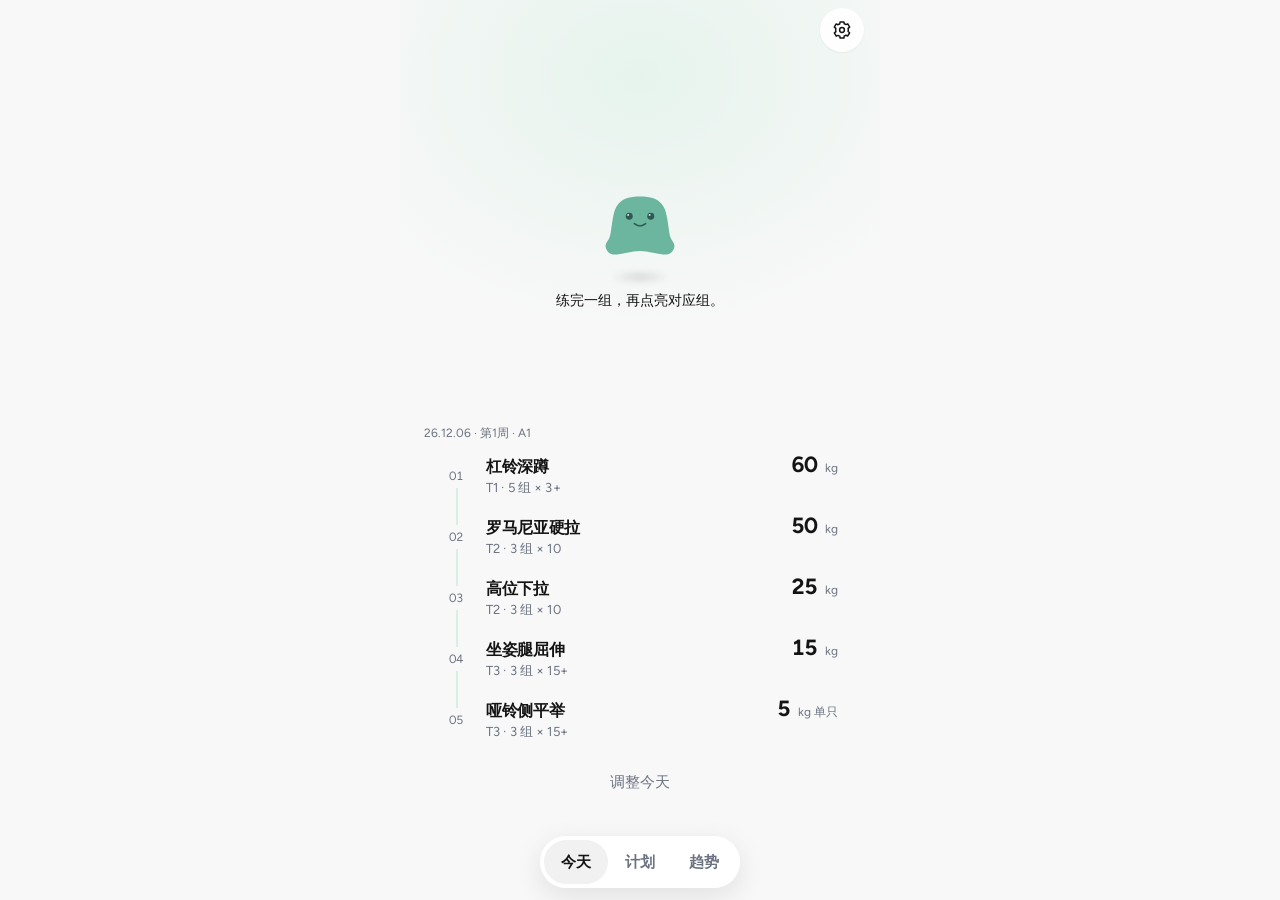
==== commit 0ec26455: "去掉展开菜单组点下面的横线 组点行不再画出轨道和底部分隔。五个组点仍是一排，44px 热区不变。  Co-authored-by: seven-pro-7 <seven-pro-7@users.nor" ====
--- a/index.html
+++ b/index.html
@@ -2465,19 +2465,9 @@
   gap: 0;
   min-width: 0;
   flex: 1;
-  overflow-x: auto;
-}
-.app.on-train .qm-sets:before,
-.app.on-train .qm-sets:after {
-  content: "";
-  position: absolute;
-  left: 22px;
-  height: 1px;
-  top: 22px;
-  pointer-events: none;
-}
-.app.on-train .qm-sets:before { right: 22px; background: #E1E6E3; }
-.app.on-train .qm-sets:after { width: var(--logged-line, 0%); background: #141414; }
+  overflow: visible;
+  scrollbar-width: none;
+}
 .app.on-train .qm-set {
   position: relative;
   z-index: 1;
@@ -2518,7 +2508,6 @@
   justify-content: flex-end;
   min-height: 44px;
   margin: 0 18px 4px 62px;
-  border-top: 1px solid #EDF0EE;
   gap: 8px;
   position: relative;
 }
@@ -2556,7 +2545,6 @@
   gap: 16px;
   margin: 0 18px 4px 62px;
   padding: 8px 0 4px;
-  border-top: 1px solid #EDF0EE;
 }
 .app.on-train .qm-actual label { display: block; margin: 0 0 2px; font-size: 12px; line-height: 1.4; font-weight: 400; color: #6B7280; }
 .app.on-train .qm-entry { display: flex; align-items: baseline; gap: 6px; }
@@ -10069,10 +10057,6 @@
     for (var i = n; i < (it && it.sets || 0); i++) if (SL.isAmrapIndex(it, i)) return i;
     return -1;
   }
-  function loggedLine(done, sets) {
-    if (!sets || sets < 2 || done <= 0) return '0%';
-    return ((Math.min(done, sets) - 1) / (sets - 1) * 100) + '%';
-  }
   function miniPips(it) {
     var done = it.done || 0, n = it.sets || 0;
     if (!n || done <= 0) return '';
@@ -10088,7 +10072,7 @@
     var done = it.done || 0;
     var gate = gateIndex(it);
     var current = done >= it.sets ? -1 : (gate >= 0 ? gate : done);
-    var h = '<div class="qm-sets" style="--logged-line:' + loggedLine(done, it.sets) + '">';
+    var h = '<div class="qm-sets">';
     for (var i = 0; i < it.sets; i++) {
       var cls = i < done ? 'done' : (i === current ? 'current' : '');
       var amrap = SL.isAmrapIndex(it, i);
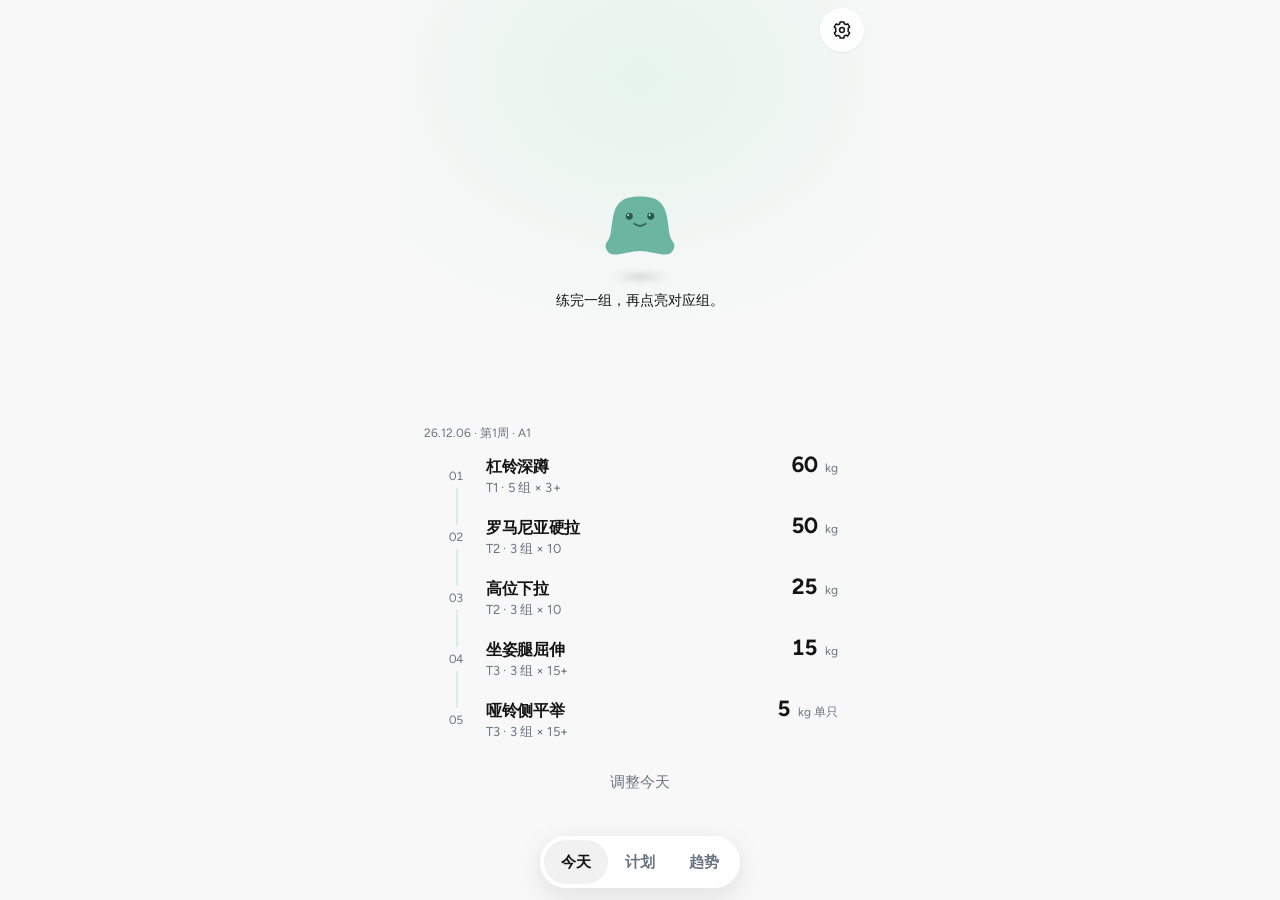
==== commit 520276a2: "Merge 4886c31c1b38360b2b0eababe15b8d3ee482a324 into 9b2cd6e358bde24747e4370fcf744c032c8466a8" ====
--- a/index.html
+++ b/index.html
@@ -2342,10 +2342,16 @@
   z-index: 0;
   pointer-events: none;
 }
-.app.on-train .qm-item { position: relative; z-index: 1; }
+.app.on-train .qm-item {
+  position: relative;
+  z-index: 1;
+  border-radius: 23px;
+  background: transparent;
+  box-shadow: none;
+  transition: background-color var(--duration-default) var(--ease-out), box-shadow var(--duration-default) var(--ease-out);
+}
 .app.on-train .qm-item.is-open {
   background: #fff;
-  border-radius: 23px;
   box-shadow: 0 1px 2px rgba(20, 20, 20, 0.04), 0 8px 22px rgba(20, 20, 20, 0.05);
 }
 .app.on-train .qm-row,
@@ -2451,7 +2457,7 @@
   cursor: pointer;
 }
 .app.on-train .qm-go { display: inline-block; margin-left: 4px; font-size: 15px; font-weight: 400; color: #959C9D; }
-.app.on-train .qm-train { display: flex; flex-direction: column; gap: 2px; padding: 8px 18px 4px 62px; }
+.app.on-train .qm-train { display: flex; flex-direction: column; gap: 2px; padding: 8px 18px 4px 54px; overflow: visible; }
 .app.on-train .qm-stage-label { margin: 0; font-size: 12px; line-height: 1.4; font-weight: 400; color: #6B7280; }
 .app.on-train .qm-instrument { display: flex; align-items: center; gap: 14px; min-width: 0; }
 .app.on-train .qm-goal { display: flex; align-items: baseline; gap: 3px; margin: 0; flex: 0 0 auto; }
@@ -2464,9 +2470,28 @@
   align-items: center;
   gap: 0;
   min-width: 0;
-  flex: 1;
+  flex: 1 1 auto;
   overflow: visible;
-  scrollbar-width: none;
+  overflow-x: visible;
+}
+.app.on-train .qm-sets::before,
+.app.on-train .qm-sets::after {
+  content: "";
+  position: absolute;
+  left: 22px;
+  right: 22px;
+  top: 22px;
+  height: 1px;
+  pointer-events: none;
+}
+.app.on-train .qm-sets::before { background: #E1E6E3; }
+.app.on-train .qm-sets::after {
+  right: auto;
+  width: calc(100% - 44px);
+  background: #141414;
+  transform: scaleX(var(--logged, 0));
+  transform-origin: left center;
+  transition: transform 160ms var(--ease-out);
 }
 .app.on-train .qm-set {
   position: relative;
@@ -2476,6 +2501,7 @@
   height: 44px;
   min-width: 44px;
   min-height: 44px;
+  margin-left: -12px;
   padding: 6px;
   border: 0;
   border-radius: 0;
@@ -2485,6 +2511,7 @@
   justify-content: center;
   cursor: pointer;
 }
+.app.on-train .qm-set:first-child { margin-left: 0; }
 .app.on-train .qm-node {
   width: 32px;
   height: 32px;
@@ -2499,6 +2526,7 @@
   font-weight: 400;
   line-height: 1;
   font-variant-numeric: tabular-nums;
+  transition: background-color var(--duration-fast) var(--ease-out), border-color var(--duration-fast) var(--ease-out), color var(--duration-fast) var(--ease-out);
 }
 .app.on-train .qm-set.done .qm-node { border-color: #141414; background: #141414; color: #fff; }
 .app.on-train .qm-set.current .qm-node { border: 2px solid #E06A3C; color: #141414; font-weight: 700; background: #fff; }
@@ -2507,7 +2535,7 @@
   align-items: center;
   justify-content: flex-end;
   min-height: 44px;
-  margin: 0 18px 4px 62px;
+  margin: 0 18px 4px 54px;
   gap: 8px;
   position: relative;
 }
@@ -2543,7 +2571,7 @@
   align-items: flex-end;
   justify-content: space-between;
   gap: 16px;
-  margin: 0 18px 4px 62px;
+  margin: 0 18px 4px 54px;
   padding: 8px 0 4px;
 }
 .app.on-train .qm-actual label { display: block; margin: 0 0 2px; font-size: 12px; line-height: 1.4; font-weight: 400; color: #6B7280; }
@@ -2576,11 +2604,20 @@
   padding: 0 16px;
   border: 0;
   border-radius: 15px;
+  background: #fff;
+  box-shadow: inset 0 0 0 1px #DEE5E0;
+  color: #A0AAA4;
+  font-size: 14px;
+  font-weight: 400;
+  cursor: pointer;
+  transition: background-color 160ms var(--ease-out), color 160ms var(--ease-out), box-shadow 160ms var(--ease-out);
+}
+.app.on-train .qm-confirm:not(:disabled),
+.app.on-train .qm-confirm.is-ready {
   background: #5BB887;
+  box-shadow: none;
   color: #141414;
-  font-size: 14px;
   font-weight: 700;
-  cursor: pointer;
 }
 .app.on-train .qm-confirm:disabled {
   background: #fff;
@@ -2589,7 +2626,7 @@
   font-weight: 400;
   cursor: default;
 }
-.app.on-train .qm-retry { margin: 0 18px 8px 62px; }
+.app.on-train .qm-retry { margin: 0 18px 8px 54px; }
 .app.on-train .qm-retry p { margin: 0 0 4px; font-size: 12px; color: #6B7280; }
 .app.on-train .qm-retry button {
   min-height: 44px;
@@ -2696,6 +2733,7 @@
   color: #A0AAA4;
   font-size: 14px;
   font-weight: 400;
+  transition: background-color 160ms var(--ease-out), color 160ms var(--ease-out), border-color 160ms var(--ease-out), box-shadow 160ms var(--ease-out);
 }
 .app .qm-miss-save.is-ready { background: #5BB887; border-color: #5BB887; color: #141414; font-weight: 700; }
 .app .qm-miss-save:disabled { cursor: default; }
@@ -2759,8 +2797,249 @@
 .app .qm-miss-save.is-ready { color: #141414; }
 .miss-kicker { text-align: center; font-size: 14px; color: #141414; margin-top: 28px; }
 .app.on-log .qm-actual.detail { margin-left: 0; margin-right: 0; border-top: 0; }
+
+/* 列表快速菜单与详情更多操作：短、可打断的过渡。只过渡明确属性。 */
+.app {
+  --duration-press: 90ms;
+  --duration-fast: 120ms;
+  --duration-default: 200ms;
+  --duration-layout: 240ms;
+  --duration-sheet-in: 260ms;
+  --duration-sheet-out: 200ms;
+  --ease-out: cubic-bezier(0, 0, 0.2, 1);
+  --ease-in: cubic-bezier(0.4, 0, 1, 1);
+  --motion-distance-sm: 6px;
+  --motion-distance-md: 8px;
+}
+.app.on-train .qm-body { display: grid; grid-template-rows: 0fr; }
+.app.on-train .qm-body-inner { overflow: hidden; min-height: 0; }
+.app.on-train .qm-item.is-open .qm-body {
+  grid-template-rows: 1fr;
+  transition: grid-template-rows var(--duration-layout) var(--ease-out);
+}
+.app.on-train .qm-item.is-open.is-from {
+  background: transparent;
+  box-shadow: none;
+  transition: none;
+}
+.app.on-train .qm-item.is-open.is-from .qm-body { grid-template-rows: 0fr; transition: none; }
+.app.on-train .qm-reveal { opacity: 1; transform: none; }
+.app.on-train .qm-item.is-open .qm-reveal {
+  transition: opacity var(--duration-default) var(--ease-out) 40ms, transform var(--duration-default) var(--ease-out) 40ms;
+}
+.app.on-train .qm-item.is-open.is-from .qm-reveal {
+  opacity: 0;
+  transform: translateY(var(--motion-distance-md));
+  transition: none;
+}
+.app.on-train .qm-item.is-collapsing {
+  overflow: hidden;
+  background: #fff;
+  box-shadow: 0 1px 2px rgba(20, 20, 20, 0.04), 0 8px 22px rgba(20, 20, 20, 0.05);
+  transition: height 200ms var(--ease-out), background-color 200ms var(--ease-out), box-shadow 200ms var(--ease-out);
+}
+.app.on-train .qm-item.is-collapsing.is-collapse-go { background: transparent; box-shadow: none; }
+.app.on-train .qm-item.is-collapsing .qm-body {
+  position: absolute;
+  left: 0;
+  right: 0;
+  top: 0;
+  grid-template-rows: 1fr;
+  pointer-events: none;
+}
+.app.on-train .qm-item.is-collapsing .qm-reveal { opacity: 1; transform: none; }
+.app.on-train .qm-item.is-collapsing.is-collapse-go .qm-reveal {
+  opacity: 0;
+  transform: translateY(var(--motion-distance-sm));
+  transition: opacity 150ms var(--ease-in), transform 150ms var(--ease-in);
+}
+.app.on-train .qm-actual-slot { display: grid; grid-template-rows: 0fr; transition: grid-template-rows 220ms var(--ease-out); }
+.app.on-train .qm-actual-slot.is-on { grid-template-rows: 1fr; }
+.app.on-train .qm-actual-clip { overflow: hidden; min-height: 0; }
+.app.on-train .qm-actual-pad {
+  opacity: 0;
+  transform: translateY(var(--motion-distance-sm));
+  transition: opacity var(--duration-default) var(--ease-out), transform var(--duration-default) var(--ease-out);
+}
+.app.on-train .qm-actual-slot.is-on .qm-actual-pad { opacity: 1; transform: none; }
+.app.on-train .qm-rest {
+  opacity: 0;
+  transform: translateY(var(--motion-distance-sm));
+  pointer-events: none;
+  transition: opacity var(--duration-default) var(--ease-out), transform var(--duration-default) var(--ease-out);
+}
+.app.on-train .qm-result.is-resting .qm-rest {
+  opacity: 1;
+  transform: none;
+  pointer-events: auto;
+}
+.app .qm-layer.mask {
+  opacity: 0;
+  transition: opacity 200ms var(--ease-out);
+}
+.app .qm-layer.mask.is-on { opacity: 1; }
+.app .action-sheet {
+  transform: translateY(100%);
+  transition: transform var(--duration-sheet-in) var(--ease-out);
+  pointer-events: none;
+}
+.app .action-sheet.is-on { transform: none; pointer-events: auto; }
+.app .qm-miss {
+  opacity: 0;
+  transform: translateY(var(--motion-distance-md));
+  transition: opacity 240ms var(--ease-out), transform 240ms var(--ease-out);
+}
+.app .qm-miss.is-on { opacity: 1; transform: none; }
+.set-screen.qm-enter { animation: qm-detail-in var(--duration-sheet-in) var(--ease-out); }
+@keyframes qm-detail-in {
+  from { opacity: 0; transform: translateX(16px); }
+  to { opacity: 1; transform: none; }
+}
+.muse-home.qm-list-in { animation: qm-fade-in 200ms var(--ease-out); }
+@keyframes qm-fade-in { from { opacity: 0; } to { opacity: 1; } }
+@keyframes qm-fade-out { from { opacity: 1; } to { opacity: 0; } }
+@keyframes qm-detail-out {
+  from { opacity: 1; transform: translateX(0); }
+  to { opacity: 0; transform: translateX(16px); }
+}
+.qm-detail-ghost {
+  position: fixed;
+  inset: 0;
+  z-index: 40;
+  display: flex;
+  flex-direction: column;
+  background: #F8F8F8;
+  color: #141414;
+  pointer-events: none;
+  overflow: hidden;
+  animation: qm-detail-out var(--duration-sheet-out) var(--ease-in) forwards;
+}
+.qm-detail-ghost .set-top {
+  position: relative;
+  z-index: 4;
+  display: flex;
+  justify-content: space-between;
+  align-items: center;
+  min-height: 44px;
+  padding: calc(env(safe-area-inset-top) + 8px) 8px 0;
+}
+.qm-mask-ghost {
+  position: fixed;
+  inset: 0;
+  z-index: 210;
+  background: rgba(20, 20, 20, 0.34);
+  pointer-events: none;
+  opacity: 1;
+  transition: opacity 150ms var(--ease-in);
+}
+.qm-mask-ghost.is-leaving { opacity: 0; }
+.qm-sheet-ghost {
+  position: fixed;
+  z-index: 220;
+  left: 0;
+  right: 0;
+  bottom: 0;
+  width: min(480px, 100%);
+  margin: 0 auto;
+  background: #F8F8F8;
+  border-radius: 28px 28px 0 0;
+  box-shadow: 0 -10px 36px rgba(20, 20, 20, 0.16);
+  padding: 10px 18px calc(28px + env(safe-area-inset-bottom));
+  pointer-events: none;
+  transition: transform var(--duration-sheet-out) var(--ease-in);
+}
+.qm-sheet-ghost.is-leaving { transform: translateY(100%); }
+.qm-miss-ghost {
+  position: fixed;
+  z-index: 220;
+  left: 10px;
+  right: 10px;
+  bottom: 20px;
+  background: #fff;
+  border-radius: 26px;
+  box-shadow: 0 -10px 36px rgba(20, 20, 20, 0.16);
+  padding: 14px 20px 34px;
+  pointer-events: none;
+  transition: opacity 180ms var(--ease-in), transform 180ms var(--ease-in);
+}
+.qm-miss-ghost.is-leaving { opacity: 0; transform: translateY(var(--motion-distance-md)); }
+.app.on-train .qm-row:active,
+.app.on-train .qm-fold:active,
+.app.on-train .qm-head-content:active,
+.app.on-train .qm-set:active,
+.app.on-train .qm-result button:active,
+.app.on-train .qm-confirm:not(:disabled):active,
+.app.on-train .qm-text:active,
+.app.on-log .more-btn:active,
+.app.on-log .back-btn:active,
+.app.on-log .home-cta:active,
+.app .sh-row:active,
+.app .qm-x:active,
+.app .qm-miss-save:not(:disabled):active {
+  transform: scale(0.98);
+  transition: transform var(--duration-press) var(--ease-out);
+}
 @media (prefers-reduced-motion: reduce) {
-  .app .action-sheet, .app .qm-miss, .app .qm-layer { transition: none; }
+  .app.on-train .qm-item,
+  .app.on-train .qm-body,
+  .app.on-train .qm-item.is-collapsing,
+  .app.on-train .qm-actual-slot,
+  .app.on-train .qm-sets::after,
+  .app.on-train .qm-node,
+  .app.on-train .qm-confirm,
+  .app .qm-miss-save { transition: none !important; }
+  .app.on-train .qm-item.is-open.is-from .qm-body { grid-template-rows: 1fr !important; }
+  .app.on-train .qm-item.is-open.is-from { background: #fff !important; box-shadow: 0 1px 2px rgba(20, 20, 20, 0.04), 0 8px 22px rgba(20, 20, 20, 0.05) !important; }
+  .app.on-train .qm-reveal,
+  .app.on-train .qm-rest,
+  .app.on-train .qm-actual-pad,
+  .app .qm-miss,
+  .app .action-sheet,
+  .app .qm-layer.mask,
+  .qm-mask-ghost,
+  .qm-sheet-ghost,
+  .qm-miss-ghost {
+    transform: none !important;
+    animation: none !important;
+  }
+  .app.on-train .qm-item.is-open.is-from .qm-reveal {
+    opacity: 0 !important;
+    transition: none !important;
+  }
+  .app.on-train .qm-item.is-open .qm-reveal,
+  .app.on-train .qm-result.is-resting .qm-rest,
+  .app.on-train .qm-actual-slot.is-on .qm-actual-pad {
+    transform: none !important;
+    transition: opacity 120ms var(--ease-out) !important;
+  }
+  .app .qm-layer.mask,
+  .app .qm-layer.mask.is-on,
+  .app .qm-miss,
+  .app .qm-miss.is-on,
+  .app .action-sheet,
+  .app .action-sheet.is-on {
+    transform: none !important;
+    transition: opacity 150ms var(--ease-out) !important;
+  }
+  .app .action-sheet { opacity: 0; }
+  .app .action-sheet.is-on { opacity: 1; pointer-events: auto; }
+  .set-screen.qm-enter { animation: qm-fade-in 150ms var(--ease-out) !important; }
+  .muse-home.qm-list-in { animation: qm-fade-in 150ms var(--ease-out) !important; }
+  .qm-detail-ghost { animation: qm-fade-out 150ms var(--ease-in) forwards !important; }
+  .qm-detail-ghost.is-reduce { animation: qm-fade-out 150ms var(--ease-in) forwards !important; }
+  .app.on-train .qm-row:active,
+  .app.on-train .qm-fold:active,
+  .app.on-train .qm-head-content:active,
+  .app.on-train .qm-set:active,
+  .app.on-train .qm-result button:active,
+  .app.on-train .qm-confirm:active,
+  .app.on-train .qm-text:active,
+  .app.on-log .more-btn:active,
+  .app.on-log .back-btn:active,
+  .app.on-log .home-cta:active,
+  .app .sh-row:active,
+  .app .qm-x:active,
+  .app .qm-miss-save:active { transform: none !important; }
 }
 </style></head>
 <body>
@@ -2919,7 +3198,7 @@
     ['T3', '绳索下压', '上肢·伸肘', '器械', '三头主项；配重约为卧推的 30%', 'bench', 0.3, 2.5],
     ['T3', '绳索三头屈伸', '上肢·伸肘', '器械', '三头容量；配重约为卧推的 25%', 'bench', 0.25, 2.5],
     ['T3', '过头绳索臂屈伸', '上肢·伸肘', '器械', '拉长位练三头长头，增肌优于下压（Maeo 2023）；配重约为卧推的 22%', 'bench', 0.22, 2.5],
-    ['T3', '仰卧臂屈伸', '上肢·伸肘', '杠铃', 'EZ 杆仰卧臂屈伸，三头长头；约为卧推的 30%', 'bench', 0.3, 1.25],
+    ['T3', '仰卧臂屈伸', '上肢·伸肘', '杠铃', 'EZ 杆仰卧臂屈伸，三头长头；约为卧推的 30%', 'bench', 0.3, 2.5],
     ['T3', '面拉', '肩·后束', '器械', '肩袖与后束；配重约为卧推的 22%', 'bench', 0.22, 2.5],
     ['T3', '绳索夹胸', '上肢·水平内收', '器械', '胸大肌孤立；单侧配重约为卧推的 15%', 'bench', 0.15, 2.5],
     ['T3', '平板哑铃飞鸟', '上肢·水平内收', '哑铃', '胸大肌孤立；单只≈卧推的 16%', 'bench', 0.16, 2],
@@ -2930,8 +3209,8 @@
     ['T3', '腿外展', '下肢·髋外展', '器械', '臀中肌；配重约为深蹲的 40%', 'squat', 0.4, 5],
     ['T3', '提踵', '下肢·踝', '器械', '小腿容量；配重约为深蹲的 60%', 'squat', 0.6, 5],
     ['T3', '腿举提踵', '下肢·踝', '器械', '腿举机提踵；配重约为深蹲的 90%', 'squat', 0.9, 5],
-    ['T3', '杠铃弯举', '上肢·屈肘', '杠铃', '二头主项；约为卧推的 40%', 'bench', 0.4, 1.25],
-    ['T3', 'EZ杆弯举', '上肢·屈肘', '杠铃', 'EZ 杆半旋握，腕部压力更小；约为卧推的 38%', 'bench', 0.38, 1.25],
+    ['T3', '杠铃弯举', '上肢·屈肘', '杠铃', '二头主项；约为卧推的 40%', 'bench', 0.4, 2.5],
+    ['T3', 'EZ杆弯举', '上肢·屈肘', '杠铃', 'EZ 杆半旋握，腕部压力更小；约为卧推的 38%', 'bench', 0.38, 2.5],
     ['T3', '哑铃弯举', '上肢·屈肘', '哑铃', '二头容量；单只≈卧推的 15%', 'bench', 0.15, 1],
     ['T3', '锤式弯举', '上肢·屈肘', '哑铃', '肱桡肌与二头；单只≈卧推的 17%', 'bench', 0.17, 1],
     ['T3', '上斜哑铃弯举', '上肢·屈肘', '哑铃', '肩伸位拉长二头长头；单只≈卧推的 12%', 'bench', 0.12, 1],
@@ -3493,6 +3772,22 @@
     return !!(lb && (lb.base === 'squat' || lb.base === 'deadlift') ||
       /深蹲|硬拉|腿|臀|小腿|提踵|分腿|台阶/.test(s.name || ''));
   }
+  /**
+   * 杠铃弯举、EZ杆弯举、仰卧臂屈伸必须两侧同时加片。
+   * 最小片是 1.25kg，所以总重一档是 2.5kg，不能按 1.25kg 总重去加。
+   * 动作库 inc 已是 2.5；这里再兜住模板或表格步幅仍写成 1.25 的情况。
+   */
+  var PAIRED_BAR = { '杠铃弯举': 1, 'EZ杆弯举': 1, '仰卧臂屈伸': 1 };
+  function pairedBarInc(name) {
+    if (!PAIRED_BAR[name]) return 0;
+    var lb = libFind(name);
+    return lb && lb.inc > 0 ? lb.inc : 2.5;
+  }
+  function atLeastPair(name, step) {
+    var pair = pairedBarInc(name), n = Number(step) || 0;
+    if (pair && n < pair - 1e-9) return pair;
+    return n;
+  }
   /** 该槽位的取整档位（优先用动作库声明的 inc） */
   function incOf(s, P) {
     var lb = libFindIn(null, s.name);
@@ -3504,6 +3799,7 @@
    * 该槽位的加重步幅
    *  - T1/T2：按器械和上下肢取（杠铃上肢 2.5、下肢 5；哑铃细档 1~2，更高走阶梯；器械 2.5~5；负重 1.25~2.5）
    *  - T3：孤立动作肌群小，一律只跨 1 个最小档位，避免一次加得太猛
+   *  - 杠铃弯举 / EZ杆弯举 / 仰卧臂屈伸：最小档是 2.5kg。表格模式的 t3u 仍是 1.25，只抬这三项
    *  - 自重：没有"加重"，步幅为 0（想加重请换成「负重」版本）
    *  - 严格按表格模式：沿用设置里的旧步幅，保证与 Excel 逐格一致
    */
@@ -3511,7 +3807,7 @@
     var legacy = P.steps[s.step];
     var lb = libFindIn(null, s.name);
     var eq = (lb && lb.equip) || normEquip(s.equip);
-    if (P.ruleMode === 'excel' && s.step && legacy) return legacy;
+    if (P.ruleMode === 'excel' && s.step && legacy) return atLeastPair(s.name, legacy);
     var r = EQUIP_RULE[eq];
     if (!r) return legacy || 2.5;
     if (eq === '自重') return 0;
@@ -3617,23 +3913,41 @@
     for (var i = 0; i < n; i++) cur = dumbbellNudge(cur, dir, fineInc);
     return cur;
   }
+  /** 杠铃总重按固定档对齐。已经在档上就加减一档；夹在两档之间则跳到下一档或上一档，不留下配不平的零头。 */
+  function gridNudge(w, dir, step) {
+    w = Math.max(0, Number(w) || 0);
+    if (!(step > 0)) return w;
+    var q = w / step, nearest = Math.round(q);
+    if (Math.abs(w - nearest * step) <= 1e-6 * Math.max(1, step)) return Math.max(0, fix((nearest + dir) * step));
+    var rung = dir > 0 ? Math.ceil(q - 1e-9) : Math.floor(q + 1e-9);
+    return Math.max(0, fix(rung * step));
+  }
   function nudgeWeight(name, equip, w, dir, kgStep) {
     w = Math.max(0, Number(w) || 0);
     dir = Number(dir) < 0 ? -1 : 1;
     if (equipOf(name, equip) === '哑铃') return dumbbellNudge(w, dir, dumbbellFineInc(name, equip, kgStep));
     var step = kgStep > 0 ? Number(kgStep) : 1;
+    var raised = atLeastPair(name, step);
+    if (raised > step) step = raised;
+    if (equipOf(name, equip) === '杠铃') return gridNudge(w, dir, step);
     return Math.max(0, fix(w + dir * step));
   }
-  /** 训练卡「每次」文案。哑铃在 10kg、20kg 两边的加减步长不同，分开写。 */
+  /** 训练卡「每次」文案。哑铃在 10kg、20kg 两边的加减步长不同，分开写。杠铃写档位本身，不把跳档的零头写成步幅。 */
   function weightStepView(name, equip, w, kgStep) {
-    var upW = nudgeWeight(name, equip, w, 1, kgStep);
+    var grid = kgStep > 0 ? Number(kgStep) : 1;
+    var raised = atLeastPair(name, grid);
+    if (raised > grid) grid = raised;
+    var upW = nudgeWeight(name, equip, w, 1, grid);
     var up = fix(upW - (Number(w) || 0));
-    if (!(up > 0)) up = kgStep > 0 ? Number(kgStep) : 1;
-    if (equipOf(name, equip) !== '哑铃') return { wStep: up, text: fmtW(up) };
-    var downW = nudgeWeight(name, equip, w, -1, kgStep);
-    var down = fix((Number(w) || 0) - downW);
-    var text = down > 1e-9 && Math.abs(up - down) > 1e-9 ? ('+' + fmtW(up) + ' / −' + fmtW(down)) : fmtW(up);
-    return { wStep: up, text: text };
+    if (!(up > 0)) up = grid;
+    if (equipOf(name, equip) === '哑铃') {
+      var downW = nudgeWeight(name, equip, w, -1, grid);
+      var down = fix((Number(w) || 0) - downW);
+      var text = down > 1e-9 && Math.abs(up - down) > 1e-9 ? ('+' + fmtW(up) + ' / −' + fmtW(down)) : fmtW(up);
+      return { wStep: up, text: text };
+    }
+    if (equipOf(name, equip) === '杠铃') return { wStep: grid, text: fmtW(grid) };
+    return { wStep: up, text: fmtW(up) };
   }
   function dumbbellStepText(fineInc) {
     fineInc = fineInc > 0 ? fineInc : 1;
@@ -4340,7 +4654,7 @@
   }
   function dualEvaluate(s, st, e) {
     var sc = s.scheme || { sets: 3, repMin: 8, repMax: 12, step: 2.5 };
-    var step = sc.step || 2.5, planned = st.weight, mw = manualW(e), w = mw !== null ? mw : planned;
+    var step = atLeastPair(s.name, sc.step || 2.5), planned = st.weight, mw = manualW(e), w = mw !== null ? mw : planned;
     var r = resultBase(s, st, w);
     r.manual = mw !== null; r.sets = sc.sets; r.reps = sc.repMax; r.inputMode = 'sets'; r.autoWeight = planned;
     r.nextStage = sc.repMin + '–' + sc.repMax;
@@ -4374,7 +4688,7 @@
   }
   function linearEvaluate(s, st, e) {
     var sc = s.scheme || { sets: 5, reps: 5, step: 2.5 };
-    var step = sc.step || 2.5, inc = sc.inc || 2.5, planned = st.weight, mw = manualW(e), w = mw !== null ? mw : planned;
+    var step = atLeastPair(s.name, sc.step || 2.5), inc = atLeastPair(s.name, sc.inc || 2.5), planned = st.weight, mw = manualW(e), w = mw !== null ? mw : planned;
     var r = resultBase(s, st, w);
     r.manual = mw !== null; r.sets = sc.sets; r.reps = sc.reps; r.inputMode = 'linear'; r.autoWeight = planned;
     r.nextStage = sc.sets + '×' + sc.reps + '+';
@@ -5947,8 +6261,8 @@
         d('UP3', 'T1', '杠铃划船', 3, 3, 5, 2.5, null, 'T1'),
         d('UP4', 'T2', '高位下拉', 3, 6, 10, 2.5, null, 'T2'),
         d('UP5', 'T2', '站姿实力推', 2, 5, 8, 2.5, 'ohp', 'T2'),
-        d('UP6', 'T3', '杠铃弯举', 2, 6, 10, 1.25, null, 'T3'),
-        d('UP7', 'T3', '仰卧臂屈伸', 2, 6, 10, 1.25, null, 'T3')
+        d('UP6', 'T3', '杠铃弯举', 2, 6, 10, 2.5, null, 'T3'),
+        d('UP7', 'T3', '仰卧臂屈伸', 2, 6, 10, 2.5, null, 'T3')
       ] },
       { id: 'LP', name: '下肢力量', slots: [
         d('LP1', 'T1', '杠铃深蹲', 3, 3, 5, 5, 'squat', 'T1'),
@@ -6318,7 +6632,7 @@
         dualSlot(db, 'BK2', 'T2', '高位下拉', 3, 8, 12, 2.5),
         dualSlot(db, 'BK3', 'T2', '单臂哑铃划船', 3, 8, 12, 2),
         dualSlot(db, 'BK4', 'T3', '面拉', 3, 12, 15, 2.5),
-        dualSlot(db, 'BK5', 'T3', '杠铃弯举', 3, 8, 12, 1.25)
+        dualSlot(db, 'BK5', 'T3', '杠铃弯举', 3, 8, 12, 2.5)
       ] },
       { id: 'BS', name: '肩', slots: [
         dualSlot(db, 'BS1', 'T1', '站姿实力推', 4, 6, 10, 2.5, 'ohp'),
@@ -6335,9 +6649,9 @@
       ] },
       { id: 'BA', name: '手臂', slots: [
         dualSlot(db, 'BA1', 'T2', '窄距卧推', 3, 8, 12, 2.5, 'bench'),
-        dualSlot(db, 'BA2', 'T3', '杠铃弯举', 3, 8, 12, 1.25),
+        dualSlot(db, 'BA2', 'T3', '杠铃弯举', 3, 8, 12, 2.5),
         dualSlot(db, 'BA3', 'T3', '锤式弯举', 3, 10, 15, 1),
-        dualSlot(db, 'BA4', 'T3', '仰卧臂屈伸', 3, 8, 12, 1.25),
+        dualSlot(db, 'BA4', 'T3', '仰卧臂屈伸', 3, 8, 12, 2.5),
         dualSlot(db, 'BA5', 'T3', '绳索三头屈伸', 3, 10, 15, 2.5)
       ] }
     ];
@@ -6358,7 +6672,7 @@
         dualSlot(db, 'D12', 'T2', '杠铃划船', 4, 6, 10, 2.5),
         dualSlot(db, 'D13', 'T2', '高位下拉', 3, 8, 12, 2.5),
         dualSlot(db, 'D14', 'T3', '面拉', 3, 12, 15, 2.5),
-        dualSlot(db, 'D15', 'T3', '杠铃弯举', 3, 8, 12, 1.25),
+        dualSlot(db, 'D15', 'T3', '杠铃弯举', 3, 8, 12, 2.5),
         dualSlot(db, 'D16', 'T2', '罗马尼亚硬拉', 3, 8, 12, 2.5, 'deadlift')
       ] },
       { id: 'P2', name: '推 B', slots: [
@@ -9924,7 +10238,9 @@
     return '<div class="avatar-mark" aria-hidden="true"><span></span></div>';
   }
   function homeShell(live, inner, extra) {
-    return '<div class="muse-home' + (live ? ' session-live' : ' session-ready') + '">' +
+    var enter = (S.train && S.train._listIn) ? ' qm-list-in' : '';
+    if (S.train) S.train._listIn = false;
+    return '<div class="muse-home' + enter + (live ? ' session-live' : ' session-ready') + '">' +
       '<div class="home-wash" aria-hidden="true"></div>' +
       '<button type="button" class="gear-btn" data-act="me" aria-label="设置">' + GEAR + '</button>' +
       '<div class="home-scroll">' + inner + '</div></div>' + (extra || '');
@@ -10087,20 +10403,34 @@
     var idx = gate >= 0 ? gate : Math.min(done, Math.max(0, (it.sets || 1) - 1));
     return '<div class="qm-train"><p class="qm-stage-label">第 ' + (idx + 1) + ' 组目标</p><div class="qm-instrument"><p class="qm-goal"><strong>' + esc(goalLabel(it, idx)) + '</strong><small>' + unitWord(it) + '</small></p>' + setButtons(it) + '</div></div>';
   }
+  function actualBlock(it, mode) {
+    var buf = (S.train.gates && S.train.gates[it.slotId]) || '';
+    var empty = String(buf).trim() === '';
+    var dis = empty ? ' disabled' : '';
+    var slotCls = 'qm-actual-slot' + (mode === 'arm' ? ' qm-arm' : ' is-on') + (mode === 'closing' ? ' is-closing' : '');
+    return '<div class="' + slotCls + '"><div class="qm-actual-clip"><div class="qm-actual-pad"><div class="qm-actual"><div class="qm-actual-field"><label for="qm-actual">实际次数</label><div class="qm-entry"><input id="qm-actual" inputmode="numeric" autocomplete="off" data-act="qreps" data-slot="' + it.slotId + '" value="' + esc(buf) + '" placeholder="—" aria-label="实际次数"><small>' + unitWord(it) + '</small></div></div>' +
+      '<button type="button" class="qm-confirm' + (empty ? '' : ' is-ready') + '" data-act="qmconfirm" data-slot="' + it.slotId + '"' + dis + '>记下末组</button></div></div></div></div>';
+  }
   function resultRow(it) {
     var t = S.train, done = it.done || 0;
     if (it.skip || done >= it.sets) return '';
     var gateOn = t.gate && t.gate.slot === it.slotId;
-    var resting = !!(rest.show && rest.slot === it.slotId && restLeft() > 0 && !gateOn);
+    var closing = !gateOn && t._gateClose === it.slotId;
+    var resting = !!(rest.show && rest.slot === it.slotId && restLeft() > 0 && !gateOn && !closing);
     var amrap = amrapPendingIndex(it) >= 0;
-    if (gateOn) {
-      var buf = (t.gates && t.gates[it.slotId]) || '';
-      var dis = String(buf).trim() === '' ? ' disabled' : '';
-      return '<div class="qm-actual"><div class="qm-actual-field"><label for="qm-actual">实际次数</label><div class="qm-entry"><input id="qm-actual" inputmode="numeric" autocomplete="off" data-act="qreps" data-slot="' + it.slotId + '" value="' + esc(buf) + '" placeholder="—" aria-label="实际次数"><small>' + unitWord(it) + '</small></div></div>' +
-        '<button type="button" class="qm-confirm" data-act="qmconfirm" data-slot="' + it.slotId + '"' + dis + '>记下末组</button></div>' +
-        '<div class="qm-result split"><button type="button" data-act="qmcancel" data-slot="' + it.slotId + '">取消</button><button type="button" data-act="qmincomplete" data-slot="' + it.slotId + '">未完成</button></div>';
-    }
-    var h = '<div class="qm-result' + (resting || !amrap ? ' split' : '') + ( !resting && !amrap ? ' pair' : '') + '">';
+    var fields = '';
+    if (gateOn || closing) {
+      var mode = closing ? 'closing' : (t._gateArm === it.slotId ? 'arm' : 'on');
+      if (mode === 'arm') t._gateArm = '';
+      if (closing) t._gateClose = '';
+      fields = actualBlock(it, mode);
+      if (gateOn) {
+        return fields + '<div class="qm-result split"><button type="button" data-act="qmcancel" data-slot="' + it.slotId + '">取消</button><button type="button" data-act="qmincomplete" data-slot="' + it.slotId + '">未完成</button></div>';
+      }
+    }
+    var restArm = resting && t._restArm === it.slotId;
+    if (restArm) t._restArm = '';
+    var h = fields + '<div class="qm-result' + (resting || !amrap ? ' split' : '') + (!resting && !amrap ? ' pair' : '') + (resting ? (restArm ? ' qm-rest-arm' : ' is-resting') : '') + '">';
     if (resting) {
       h += '<button type="button" class="qm-rest" data-act="qmrest" data-slot="' + it.slotId + '" aria-label="组间休息，打开休息页">休息 <time>' + fmtSec(restLeft()) + '</time><span aria-hidden="true"> ›</span></button>';
       h += '<button type="button" data-act="qmincomplete" data-slot="' + it.slotId + '">未完成</button>';
@@ -10130,17 +10460,31 @@
       '<span class="qm-meta"><span>' + esc(headScheme(it)) + '</span></span>' + flagHtml(it) + '</button></div>' +
       '<div class="qm-panel" id="' + region + '">' + (it.skip ? '' : instrumentBlock(it) + resultRow(it) + retryBanner(it)) + '</div>';
   }
+  function menuBody(it, i, inert) {
+    return '<div class="qm-body"' + (inert ? ' inert aria-hidden="true"' : '') + '><div class="qm-body-inner"><div class="qm-reveal">' + expandedRow(it, i) + '</div></div></div>';
+  }
   /** 原列表顺序。同一时间只展开一行；点收起行只展开，不打开详情。 */
   function exerciseStack(vm) {
     var t = S.train, h = '<div class="qm-list">';
+    var collapseSlot = t._collapse && t._collapse.slot;
+    var collapseFrom = t._collapseFrom || 0;
     vm.items.forEach(function (it, i) {
       var open = !!(t.open && it.slotId === t.focus);
-      h += '<section class="qm-item' + (open ? ' is-open' : '') + (it.skip ? ' is-skip' : '') + '">';
-      h += open ? expandedRow(it, i) : collapsedRow(it, i);
+      var collapsing = !open && collapseSlot === it.slotId;
+      var from = open && t._expandSlot === it.slotId;
+      h += '<section class="qm-item' + (open ? ' is-open' : '') + (from ? ' is-from' : '') + (collapsing ? ' is-collapsing' : '') + (it.skip ? ' is-skip' : '') + '" data-slot="' + it.slotId + '"' + (collapsing ? ' data-from="' + collapseFrom + '"' : '') + '>';
+      if (open) h += menuBody(it, i, false);
+      else {
+        h += collapsedRow(it, i);
+        if (collapsing) h += menuBody(it, i, true);
+      }
       h += '</section>';
     });
     h += '</div><p class="qm-live" aria-live="polite">' + esc(t._announce || '') + '</p>';
     t._announce = '';
+    t._expandSlot = '';
+    t._collapse = null;
+    t._collapseFrom = 0;
     return h;
   }
   function homeAction(vm) {
@@ -10176,6 +10520,8 @@
     if (!t.missBuffer) t.missBuffer = {};
     if (!t.missBuffer[slot]) t.missBuffer[slot] = missValues(it);
     t.miss = { slot: slot, values: t.missBuffer[slot].slice() };
+    t._missIn = true;
+    if (t.log && t.log.more) t._sheetLeave = true;
     if (t.log) t.log.more = false;
   }
   function missSheet(it) {
@@ -10186,7 +10532,9 @@
     for (var i = 0; i < it.sets; i++) {
       rows += '<div class="qm-miss-row"><span>第 ' + (i + 1) + ' 组</span><span class="qm-miss-target">目标 ' + esc(goalLabel(it, i)) + '</span><input inputmode="numeric" autocomplete="off" data-act="qmiss" data-slot="' + it.slotId + '" data-i="' + i + '" value="' + esc(values[i]) + '" placeholder="—" aria-label="第 ' + (i + 1) + ' 组实际次数"><small>' + unitWord(it) + '</small></div>';
     }
-    return '<div class="qm-layer mask" data-act="missclose"><section class="qm-miss" data-stop="1" role="dialog" aria-modal="true" aria-labelledby="miss-title"><div class="qm-miss-head"><h3 id="miss-title">未完成</h3><button type="button" class="qm-x" data-act="missclose" aria-label="关闭">×</button></div>' +
+    var missArm = !!S.train._missIn;
+    S.train._missIn = false;
+    return '<div class="qm-layer mask' + (missArm ? ' qm-arm' : ' is-on') + '" data-act="missclose"><section class="qm-miss' + (missArm ? '' : ' is-on') + '" data-stop="1" role="dialog" aria-modal="true" aria-labelledby="miss-title"><div class="qm-miss-head"><h3 id="miss-title">未完成</h3><button type="button" class="qm-x" data-act="missclose" aria-label="关闭">×</button></div>' +
       '<p class="qm-miss-info">' + esc(it.name) + ' · 按实际填写，未做填 0。已记下的次数会带出来；空项不代表达标。</p>' + rows +
       '<button type="button" class="qm-miss-save' + (ready ? ' is-ready' : '') + '" data-act="misssave" data-slot="' + it.slotId + '"' + (ready ? '' : ' disabled') + '>记下未完成</button>' +
       '<p class="qm-miss-foot">先补全空项，仅记录本动作未达到目标。不是整节「完成训练」。</p></section></div>';
@@ -10203,7 +10551,9 @@
     var skipLabel = it.skip ? '恢复本动作' : '跳过本动作';
     var skipSub = it.skip ? '恢复后可以继续记这一项' : '本节不做此动作，不计入完成；可再恢复';
     var slot = ' data-slot="' + it.slotId + '"';
-    return '<div class="qm-layer mask" data-act="logmoreclose"><section class="action-sheet" data-stop="1" role="dialog" aria-modal="true" aria-labelledby="more-actions-title"><div class="sh-grabber" aria-hidden="true"></div><div class="sh-header"><div class="sh-title-wrap"><h3 id="more-actions-title">更多操作</h3><p>' + esc(it.name) + ' · 第 ' + (idx + 1) + ' / ' + it.sets + ' 组</p></div>' +
+    var sheetArm = !!S.train._sheetIn;
+    S.train._sheetIn = false;
+    return '<div class="qm-layer mask' + (sheetArm ? ' qm-arm' : ' is-on') + '" data-act="logmoreclose"><section class="action-sheet' + (sheetArm ? '' : ' is-on') + '" data-stop="1" role="dialog" aria-modal="true" aria-labelledby="more-actions-title"><div class="sh-grabber" aria-hidden="true"></div><div class="sh-header"><div class="sh-title-wrap"><h3 id="more-actions-title">更多操作</h3><p>' + esc(it.name) + ' · 第 ' + (idx + 1) + ' / ' + it.sets + ' 组</p></div>' +
       '<button type="button" class="qm-x sh-close" data-act="logmoreclose" aria-label="关闭更多操作">' + IC_X + '</button></div><div class="sh-body"><div class="sh-group-label">记录本动作结果</div><div class="sh-card">' +
       moreRow('logtarget', IC_CHECK, '按目标完成', esc(targetSub), slot) +
       moreRow('logincomplete', IC_NOTE, '未完成', '补填各组实际次数，不按达标记满', slot) +
@@ -10259,7 +10609,9 @@
     }
     var screen = forced || 'work';
     if (!forced && (en.groups || []).length >= it.sets) screen = 'done';
+    var fromList = !t.log;
     t.log = { slot: slot, screen: screen, correct: null };
+    if (fromList) t._detailIn = true;
   }
   function renderSetLog(vm) {
     var ctx = logCtx(vm); if (!ctx) { S.train.log = null; return renderTrain(); }
@@ -10268,7 +10620,9 @@
     var target = SL.targetOf(it, Math.min(index, it.sets - 1));
     var pending = en.pending || SL.defaultPending(en, it);
     var stamp = Home.sessionStamp(t.date, vm.weekInCycle, vm.cycle, vm.day);
-    var h = '<div class="set-screen screen-' + screen + '">';
+    var enter = t._detailIn ? ' qm-enter' : '';
+    t._detailIn = false;
+    var h = '<div class="set-screen' + enter + ' screen-' + screen + '">';
     h += '<div class="set-wash" aria-hidden="true"></div>';
     var backAct = screen === 'correct' ? 'logwork' : 'logback';
     var backLabel = screen === 'correct' ? '取消更正，回到这一组' : '返回今日列表';
@@ -10523,6 +10877,7 @@
     if (opts.surface !== 'detail') t.log = null;
     else if (t.log) { t.log.screen = 'work'; t.log.more = false; }
     beginRest(it.rest || 60, it.name, it.slotId, { list: opts.surface !== 'detail' });
+    if (opts.surface !== 'detail') t._restArm = it.slotId;
     t._announce = '已记下';
     return true;
   }
@@ -10538,6 +10893,7 @@
         S.train.gate = { slot: slot, index: i };
         S.train.focus = slot;
         S.train.open = true;
+        S.train._gateArm = slot;
         return true;
       }
     }
@@ -10795,6 +11151,12 @@
       case 'qmexpand':
         var expandSlot = ds.slot || t.focus;
         if (!expandSlot) return false;
+        if (t.open && t.focus && t.focus !== expandSlot && !motionReduce()) {
+          var prevOpen = document.querySelector('.qm-item.is-open');
+          t._collapse = { slot: t.focus };
+          t._collapseFrom = prevOpen ? prevOpen.offsetHeight : 0;
+        }
+        t._expandSlot = expandSlot;
         t.focus = expandSlot;
         t.open = true;
         t.more = '';
@@ -10802,6 +11164,11 @@
         t._focusSel = '.qm-fold[data-slot="' + expandSlot + '"]';
         return true;
       case 'qmcollapse':
+        if (!motionReduce()) {
+          var prevFold = document.querySelector('.qm-item.is-open');
+          t._collapse = { slot: ds.slot || t.focus };
+          t._collapseFrom = prevFold ? prevFold.offsetHeight : 0;
+        }
         if (!ds.slot || t.focus === ds.slot) t.open = false;
         t._focusSel = '.qm-row[data-slot="' + (ds.slot || t.focus) + '"]';
         return true;
@@ -10815,6 +11182,7 @@
         var gateRaw = gateField ? gateField.value : ((t.gates && t.gates[ds.slot]) || (t.log && t.log.gateReps) || '');
         return confirmGate(ds.slot || (t.log && t.log.slot), gateRaw);
       case 'qmcancel':
+        if (t.gate) t._gateClose = t.gate.slot;
         t.gate = null;
         return true;
       case 'gatecancel':
@@ -10824,7 +11192,11 @@
         if (!t.gates) t.gates = {};
         t.gates[ds.slot] = el.value;
         var confirmBtn = document.querySelector('.qm-confirm[data-slot="' + ds.slot + '"]');
-        if (confirmBtn) confirmBtn.disabled = String(el.value).trim() === '';
+        if (confirmBtn) {
+          var confirmEmpty = String(el.value).trim() === '';
+          confirmBtn.disabled = confirmEmpty;
+          confirmBtn.classList.toggle('is-ready', !confirmEmpty);
+        }
         return false;
       case 'gatereps':
         if (t.log) t.log.gateReps = el.value;
@@ -10853,6 +11225,7 @@
         }
         return false;
       case 'missclose':
+        if (t.miss) t._missLeave = true;
         t.miss = null;
         t._focusSel = '[data-act=qmincomplete], [data-act=logincomplete]';
         return true;
@@ -10867,9 +11240,15 @@
         return true;
       case 'qmretry': return retryQuick();
       case 'logmore':
-        if (t.log) { t.log.more = !t.log.more; t._focusDialog = !!t.log.more; }
+        if (t.log) {
+          if (t.log.more) t._sheetLeave = true;
+          else t._sheetIn = true;
+          t.log.more = !t.log.more;
+          t._focusDialog = !!t.log.more;
+        }
         return true;
       case 'logmoreclose':
+        if (t.log && t.log.more) t._sheetLeave = true;
         if (t.log) t.log.more = false;
         t._focusSel = '.more-btn';
         return true;
@@ -10882,6 +11261,8 @@
           return true;
         }
         if (t.log) persistOpen();
+        t._detailLeave = !!t.log;
+        t._listIn = true;
         t.log = null; t.open = true; return true;
       case 'logwork':
         if (t.log) {
@@ -12339,7 +12720,153 @@
     S.review.share = null;
     S.review.returnTo = null;
   }
+  function motionReduce() {
+    return !!(window.matchMedia && window.matchMedia('(prefers-reduced-motion: reduce)').matches);
+  }
+  function stripMotionActs(root) {
+    root.querySelectorAll('[data-act]').forEach(function (el) { el.removeAttribute('data-act'); });
+    root.querySelectorAll('[id]').forEach(function (el) { el.removeAttribute('id'); });
+  }
+  function spawnDetailGhost() {
+    var screen = document.querySelector('.set-screen');
+    if (!screen) return;
+    var g = screen.cloneNode(true);
+    g.className = 'qm-detail-ghost' + (motionReduce() ? ' is-reduce' : '');
+    stripMotionActs(g);
+    g.setAttribute('aria-hidden', 'true');
+    var app = document.querySelector('.app');
+    if (app) app.appendChild(g);
+    setTimeout(function () { if (g.parentNode) g.remove(); }, motionReduce() ? 180 : 260);
+  }
+  function spawnLayerGhost() {
+    var layer = document.querySelector('.qm-layer.mask');
+    if (!layer) return;
+    var reduce = motionReduce();
+    var app = document.querySelector('.app');
+    if (!app) return;
+    var mask = document.createElement('div');
+    mask.className = 'qm-mask-ghost';
+    app.appendChild(mask);
+    var sheet = layer.querySelector('.action-sheet, .qm-miss');
+    var g = null;
+    if (sheet) {
+      g = sheet.cloneNode(true);
+      var miss = sheet.classList.contains('qm-miss');
+      g.className = (miss ? 'qm-miss-ghost' : 'qm-sheet-ghost') + (reduce ? ' is-reduce' : '');
+      stripMotionActs(g);
+      g.setAttribute('aria-hidden', 'true');
+      if (!reduce && !miss && S.train && S.train._sheetDrag) g.style.transform = S.train._sheetDrag;
+      app.appendChild(g);
+    }
+    if (S.train) S.train._sheetDrag = '';
+    requestAnimationFrame(function () {
+      mask.classList.add('is-leaving');
+      if (g) {
+        g.style.transition = '';
+        g.classList.add('is-leaving');
+        if (!g.classList.contains('qm-miss-ghost')) g.style.transform = '';
+      }
+    });
+    setTimeout(function () {
+      if (mask.parentNode) mask.remove();
+      if (g && g.parentNode) g.remove();
+    }, reduce ? 180 : 280);
+  }
+  function paintLoggedLine() {
+    if (!S.train) return;
+    if (!S.train._dotScale) S.train._dotScale = {};
+    var reduce = motionReduce();
+    document.querySelectorAll('.qm-sets').forEach(function (sets) {
+      var item = sets.closest('.qm-item');
+      if (!item) return;
+      var slot = item.getAttribute('data-slot') || '';
+      var n = sets.querySelectorAll('.qm-set').length;
+      var done = sets.querySelectorAll('.qm-set.done').length;
+      var scale = (n <= 1 || done <= 1) ? 0 : (done - 1) / (n - 1);
+      var prev = S.train._dotScale[slot];
+      S.train._dotScale[slot] = scale;
+      if (reduce || prev == null || prev === scale) {
+        sets.style.setProperty('--logged', String(scale));
+        return;
+      }
+      sets.style.setProperty('--logged', String(prev));
+      void sets.offsetWidth;
+      sets.style.setProperty('--logged', String(scale));
+    });
+  }
+  function kickMotion() {
+    if (!S.train || S.tab !== 'train') return;
+    var reduce = motionReduce();
+    var openItem = document.querySelector('.qm-item.is-open.is-from');
+    if (openItem) {
+      requestAnimationFrame(function () {
+        requestAnimationFrame(function () { if (openItem.isConnected) openItem.classList.remove('is-from'); });
+      });
+    }
+    kickMotion._n = (kickMotion._n || 0) + 1;
+    var token = kickMotion._n;
+    var collapsing = document.querySelector('.qm-item.is-collapsing');
+    if (collapsing) {
+      var from = Number(collapsing.getAttribute('data-from')) || 0;
+      var row = collapsing.querySelector('.qm-row');
+      var body = collapsing.querySelector('.qm-body');
+      if (reduce || from < 8) {
+        if (body) body.remove();
+        collapsing.classList.remove('is-collapsing');
+        collapsing.style.height = '';
+        collapsing.style.overflow = '';
+      } else {
+        collapsing.style.height = from + 'px';
+        collapsing.style.overflow = 'hidden';
+        void collapsing.offsetHeight;
+        var target = row ? row.offsetHeight : 56;
+        requestAnimationFrame(function () {
+          if (!collapsing.isConnected) return;
+          collapsing.classList.add('is-collapse-go');
+          collapsing.style.height = target + 'px';
+        });
+        setTimeout(function () {
+          if (token !== kickMotion._n || !collapsing.isConnected) return;
+          if (body && body.parentNode) body.remove();
+          collapsing.style.height = '';
+          collapsing.style.overflow = '';
+          collapsing.classList.remove('is-collapsing');
+          collapsing.classList.remove('is-collapse-go');
+        }, 230);
+      }
+    }
+    var restRow = document.querySelector('.qm-result.qm-rest-arm');
+    if (restRow) requestAnimationFrame(function () { restRow.classList.add('is-resting'); });
+    document.querySelectorAll('.qm-actual-slot.qm-arm').forEach(function (slot) {
+      if (reduce) slot.classList.add('is-on');
+      else requestAnimationFrame(function () { requestAnimationFrame(function () { if (slot.isConnected) slot.classList.add('is-on'); }); });
+    });
+    document.querySelectorAll('.qm-actual-slot.is-closing').forEach(function (slot) {
+      requestAnimationFrame(function () { if (slot.isConnected) slot.classList.remove('is-on'); });
+      setTimeout(function () { if (slot.parentNode) slot.remove(); }, reduce ? 20 : 240);
+    });
+    document.querySelectorAll('.qm-layer.qm-arm').forEach(function (layer) {
+      var panel = layer.querySelector('.action-sheet, .qm-miss');
+      var go = function () {
+        layer.classList.add('is-on');
+        if (panel) panel.classList.add('is-on');
+      };
+      if (reduce) go();
+      else requestAnimationFrame(go);
+    });
+    paintLoggedLine();
+  }
+  kickMotion._n = 0;
   function render(keepScroll) {
+    if (S.train && S.train._detailLeave) {
+      spawnDetailGhost();
+      S.train._detailLeave = false;
+    }
+    if (S.train && (S.train._sheetLeave || S.train._missLeave)) {
+      spawnLayerGhost();
+      S.train._sheetLeave = false;
+      S.train._missLeave = false;
+    }
     var body = document.getElementById('body'), y = body.scrollTop;
     var tb = document.getElementById('tabbar');
     var trainHome = !gateOnboard() && S.tab === 'train';
@@ -12396,6 +12923,7 @@
       var logEl = document.querySelector('.ex.current .ex-log, .ex.current');
       if (logEl && logEl.scrollIntoView) logEl.scrollIntoView({ block: 'nearest' });
     }
+    kickMotion();
   }
   /** 导航栏：一滚动就出现滚动边缘效果；滚过大标题后才显示小标题（iOS 大标题导航的行为） */
   function navState() {
@@ -12560,10 +13088,10 @@
     document.addEventListener('keydown', function (e) {
       if (!S.train || S.tab !== 'train') return;
       if (e.key === 'Escape') {
-        if (S.train.miss) { S.train.miss = null; render(true); e.preventDefault(); return; }
-        if (S.train.log && S.train.log.more) { S.train.log.more = false; S.train._focusSel = '.more-btn'; render(true); e.preventDefault(); return; }
+        if (S.train.miss) { S.train._missLeave = true; S.train.miss = null; render(true); e.preventDefault(); return; }
+        if (S.train.log && S.train.log.more) { S.train._sheetLeave = true; S.train.log.more = false; S.train._focusSel = '.more-btn'; render(true); e.preventDefault(); return; }
         if (S.train.log && S.train.log.screen === 'gate') { S.train.log.screen = 'work'; render(true); e.preventDefault(); return; }
-        if (S.train.gate) { S.train.gate = null; render(true); e.preventDefault(); return; }
+        if (S.train.gate) { S.train._gateClose = S.train.gate.slot; S.train.gate = null; render(true); e.preventDefault(); return; }
       }
       if (e.key !== 'Tab') return;
       var dialog = document.querySelector('#body [role="dialog"]');
@@ -12592,8 +13120,13 @@
         if (!drag) return;
         var dy = e.clientY - drag.y, sheet = drag.sheet;
         drag = null;
-        sheet.style.transform = '';
-        if (dy > 48 && S.train && S.train.log) { S.train.log.more = false; S.train._focusSel = '.more-btn'; render(true); }
+        if (dy > 48 && S.train && S.train.log) {
+          S.train._sheetDrag = sheet.style.transform || '';
+          S.train._sheetLeave = true;
+          S.train.log.more = false;
+          S.train._focusSel = '.more-btn';
+          render(true);
+        } else sheet.style.transform = '';
       });
     })();
     if (window.visualViewport) {
